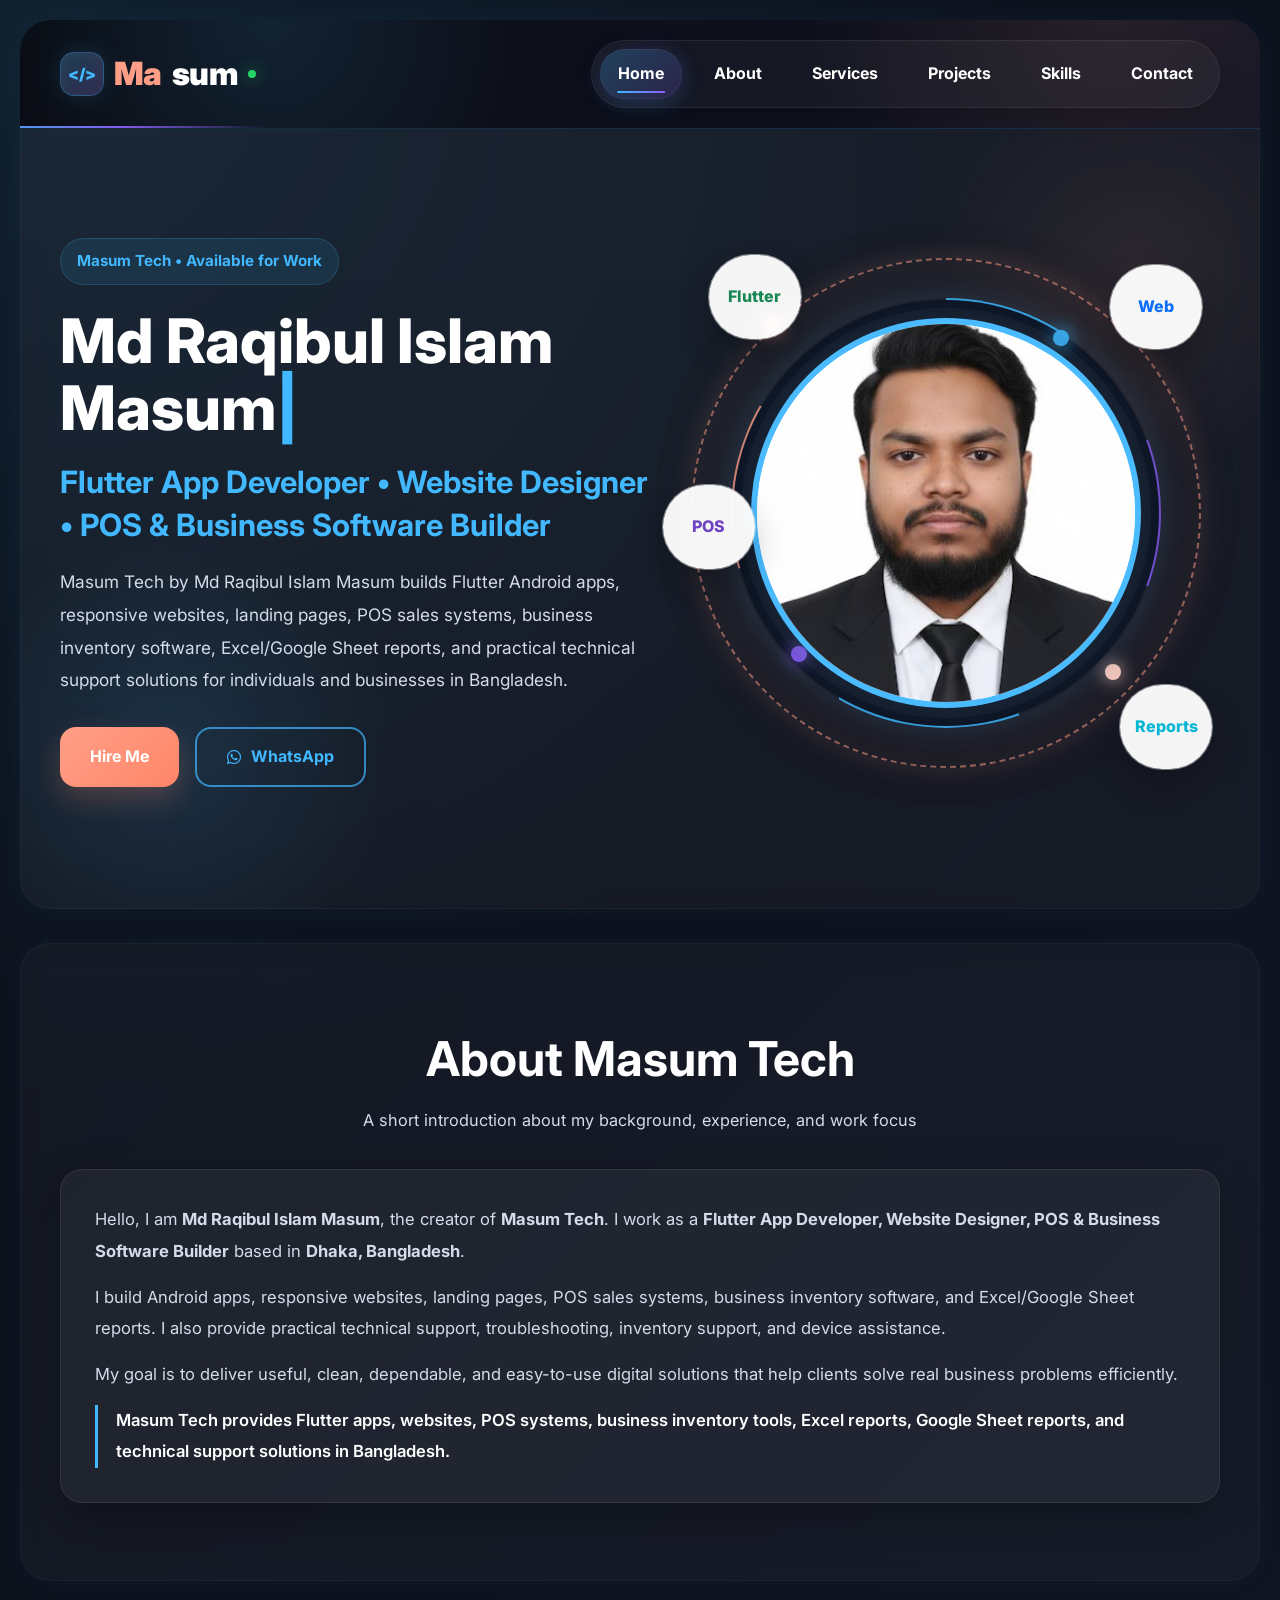
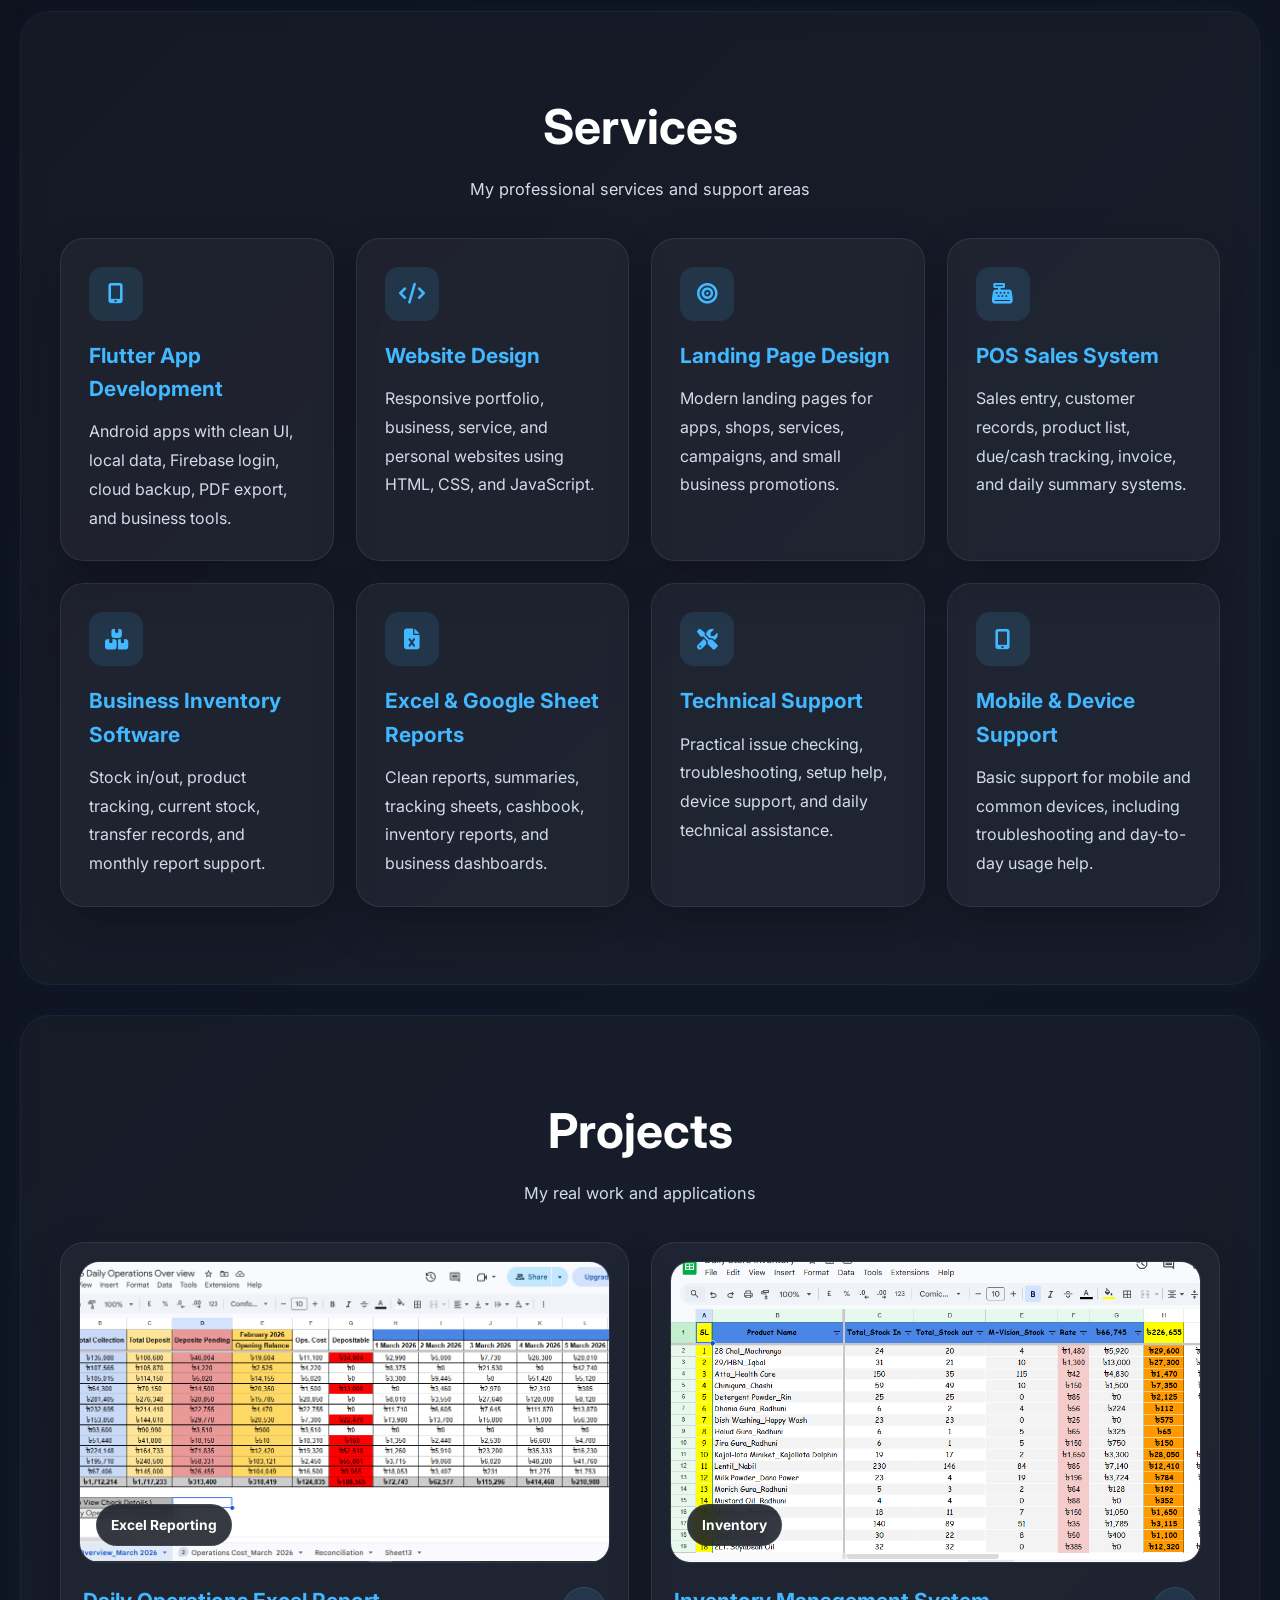
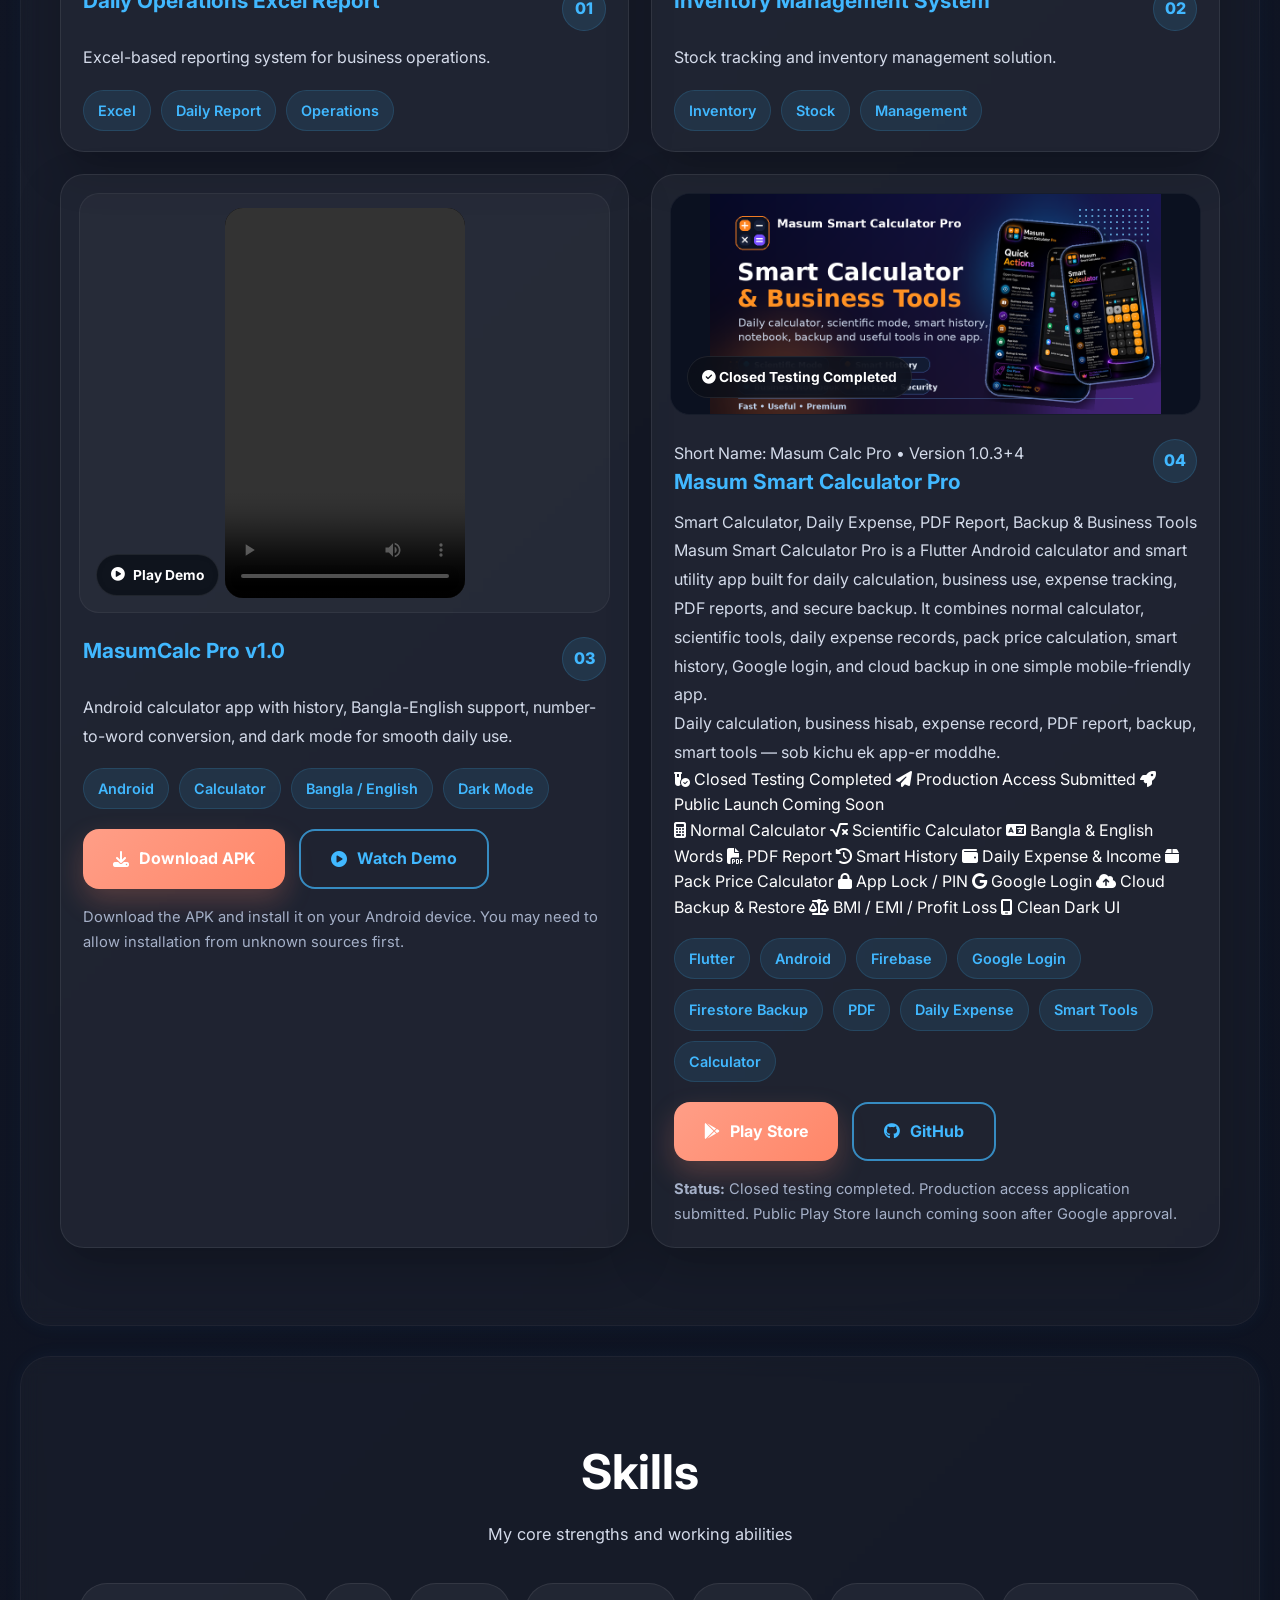
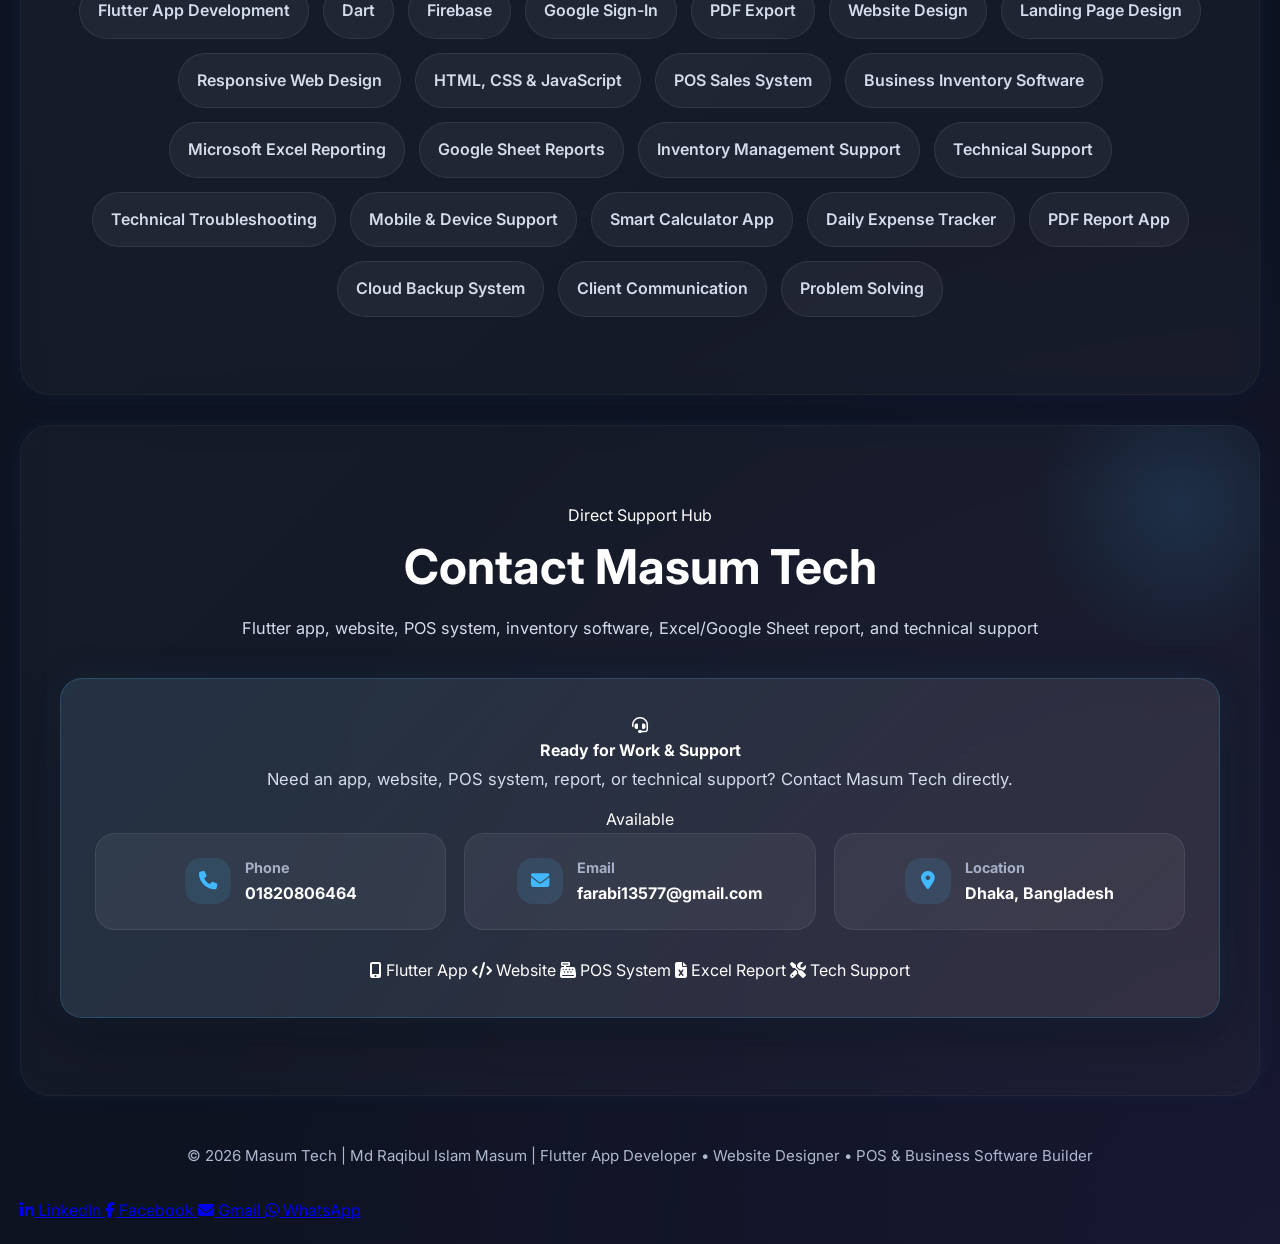
==== index.html @ f8035eeb "Fix Gmail floating contact link" ====
<!DOCTYPE html>
<html lang="en">
<head>
  <meta charset="UTF-8" />
  <meta name="viewport" content="width=device-width, initial-scale=1.0" />

  <meta name="google-site-verification" content="yA-_8_cZ_mlbxBh-EHfT0LgAbV89SagtjQqTTqyaM1o" />

  <title>Masum Tech | Md Raqibul Islam Masum - Flutter App Developer & Website Designer</title>

  <meta
    name="description"
    content="Masum Tech by Md Raqibul Islam Masum offers Flutter Android app development, website design, POS sales software, landing pages, business inventory software, Excel reports, Google Sheet reports, technical support, and Masum Smart Calculator Pro app development in Bangladesh."
  />
  <meta
    name="keywords"
    content="Masum Tech, Md Raqibul Islam Masum, Masum Flutter App Developer, Masum Website Designer, Masum POS Software Builder, Masum Technical Support Bangladesh, Flutter App Developer Bangladesh, Website Designer Bangladesh, POS Sales System, Landing Page Design, Business Inventory Software, Excel Reporting, Google Sheet Reports, Masum Smart Calculator Pro, Masum Calc Pro, Flutter Android App, Calculator App, Smart Calculator, Daily Expense Tracker, PDF Report App, Google Backup, Business Calculator, EMI Calculator, BMI Calculator, Unit Converter, Bangladesh Flutter Developer"
  />
  <meta name="author" content="Md Raqibul Islam Masum" />
  <meta name="robots" content="index, follow" />
  <link rel="canonical" href="https://masum462441.github.io/portfolio/" />

  <meta property="og:title" content="Masum Tech | Md Raqibul Islam Masum" />
  <meta
    property="og:description"
    content="Flutter app development, website design, POS software, landing pages, inventory software, Excel/Google Sheet reports, technical support, and Masum Smart Calculator Pro app development."
  />
  <meta property="og:url" content="https://masum462441.github.io/portfolio/" />
  <meta property="og:type" content="website" />
  <meta property="og:image" content="https://masum462441.github.io/portfolio/profile.jpeg" />
  <meta property="og:site_name" content="Masum Tech" />

  <meta name="twitter:card" content="summary_large_image" />
  <meta name="twitter:title" content="Masum Tech | Md Raqibul Islam Masum" />
  <meta
    name="twitter:description"
    content="Flutter app developer, website designer, POS software builder, Excel reporting, technical support specialist, and Masum Smart Calculator Pro creator in Bangladesh."
  />
  <meta name="twitter:image" content="https://masum462441.github.io/portfolio/profile.jpeg" />

  <link rel="icon" href="favicon.ico" type="image/x-icon" />
  <link rel="icon" type="image/png" sizes="32x32" href="favicon-32x32.png" />

  <link rel="preconnect" href="https://fonts.googleapis.com" />
  <link rel="preconnect" href="https://fonts.gstatic.com" crossorigin />
  <link
    href="https://fonts.googleapis.com/css2?family=Inter:wght@400;500;600;700;800;900&display=swap"
    rel="stylesheet"
  />

  <link rel="stylesheet" href="style.css" />
  <link
    rel="stylesheet"
    href="https://cdnjs.cloudflare.com/ajax/libs/font-awesome/6.5.2/css/all.min.css"
  />

  <script async src="https://www.googletagmanager.com/gtag/js?id=G-J15NSN0JDG"></script>
  <script>
    window.dataLayer = window.dataLayer || [];
    function gtag(){dataLayer.push(arguments);}
    gtag("js", new Date());
    gtag("config", "G-J15NSN0JDG");
  </script>

  <script type="application/ld+json">
  {
    "@context": "https://schema.org",
    "@graph": [
      {
        "@type": "Person",
        "@id": "https://masum462441.github.io/portfolio/#person",
        "name": "Md Raqibul Islam Masum",
        "alternateName": "Masum Tech",
        "url": "https://masum462441.github.io/portfolio/",
        "image": "https://masum462441.github.io/portfolio/profile.jpeg",
        "jobTitle": "Flutter App Developer, Website Designer, POS Software Builder and Technical Support Specialist",
        "description": "Md Raqibul Islam Masum is the creator of Masum Tech, offering Flutter Android app development, website design, POS sales systems, business inventory software, Excel and Google Sheet reports, technical support, and Masum Smart Calculator Pro app development in Bangladesh.",
        "address": {
          "@type": "PostalAddress",
          "addressLocality": "Dhaka",
          "addressCountry": "Bangladesh"
        },
        "email": "mailto:farabi13577@gmail.com",
        "telephone": "+8801820806464",
        "sameAs": [
          "https://masum462441.github.io/portfolio/",
          "https://github.com/masum462441/portfolio",
          "https://github.com/masum462441/masum_calc_pro_v2",
          "https://facebook.com/farabi1masum",
          "https://www.linkedin.com/in/md-raqibul-islam-masum-a5b36a201/"
        ],
        "knowsAbout": [
          "Flutter App Development",
          "Dart",
          "Firebase",
          "Android App Development",
          "Website Design",
          "Landing Page Design",
          "POS Sales System",
          "Business Inventory Software",
          "Excel Reporting",
          "Google Sheet Reports",
          "Technical Support",
          "Calculator App Development",
          "Daily Expense Tracker",
          "PDF Report App",
          "Business Calculator",
          "EMI Calculator",
          "BMI Calculator",
          "Unit Converter",
          "HTML",
          "CSS",
          "JavaScript"
        ]
      },
      {
        "@type": "WebSite",
        "@id": "https://masum462441.github.io/portfolio/#website",
        "name": "Masum Tech",
        "alternateName": "Md Raqibul Islam Masum Portfolio",
        "url": "https://masum462441.github.io/portfolio/",
        "publisher": {
          "@id": "https://masum462441.github.io/portfolio/#person"
        }
      },
      {
        "@type": "ProfessionalService",
        "@id": "https://masum462441.github.io/portfolio/#service",
        "name": "Masum Tech",
        "url": "https://masum462441.github.io/portfolio/",
        "image": "https://masum462441.github.io/portfolio/profile.jpeg",
        "description": "Masum Tech provides Flutter Android app development, website design, landing page design, POS sales software, business inventory software, Excel reports, Google Sheet reports, and technical support services in Bangladesh.",
        "areaServed": {
          "@type": "Country",
          "name": "Bangladesh"
        },
        "founder": {
          "@id": "https://masum462441.github.io/portfolio/#person"
        },
        "serviceType": [
          "Flutter App Development",
          "Website Design",
          "POS Software",
          "Landing Page Design",
          "Business Inventory Software",
          "Excel Reporting",
          "Google Sheet Reports",
          "Technical Support",
          "Calculator App Development"
        ]
      },
      {
        "@type": "SoftwareApplication",
        "@id": "https://masum462441.github.io/portfolio/#masum-smart-calculator-pro",
        "name": "Masum Smart Calculator Pro",
        "alternateName": "Masum Calc Pro",
        "applicationCategory": "UtilitiesApplication",
        "operatingSystem": "Android",
        "softwareVersion": "1.0.3+4",
        "url": "https://play.google.com/store/apps/details?id=com.masum.smartcalculatorpro",
        "codeRepository": "https://github.com/masum462441/masum_calc_pro_v2",
        "creator": {
          "@id": "https://masum462441.github.io/portfolio/#person"
        },
        "description": "Masum Smart Calculator Pro is a Flutter Android calculator and smart utility app built for daily calculation, business use, expense tracking, PDF reports, pack price calculation, app lock, Google login, and secure cloud backup. Closed testing has been completed and production access application has been submitted."
      }
    ]
  }
  </script>
</head>

<body>
  <div class="top-box">
    <header class="navbar" id="navbar">
      <a href="#home" class="logo">
        <span>Ma</span>sum
        <small class="logo-dot"></small>
      </a>

      <button class="menu-toggle" id="menuToggle" aria-label="Open Menu" aria-expanded="false">
        <span></span>
        <span></span>
        <span></span>
      </button>

      <nav class="nav-links" id="navLinks">
        <a href="#home" class="active">Home</a>
        <a href="#about">About</a>
        <a href="#services">Services</a>
        <a href="#projects">Projects</a>
        <a href="#skills">Skills</a>
        <a href="#contact">Contact</a>
      </nav>
    </header>

    <section class="hero reveal" id="home">
      <div class="hero-left">
        <p class="intro-badge">Masum Tech • Available for Work</p>

        <h1 class="hero-name">
          <span id="typing-name"></span><span class="cursor">|</span>
        </h1>

        <h2>Flutter App Developer • Website Designer • POS & Business Software Builder</h2>

        <p class="hero-text">
          Masum Tech by Md Raqibul Islam Masum builds Flutter Android apps,
          responsive websites, landing pages, POS sales systems, business inventory
          software, Excel/Google Sheet reports, and practical technical support
          solutions for individuals and businesses in Bangladesh.
        </p>

        <div class="hero-buttons">
          <a href="#contact" class="btn primary-btn">Hire Me</a>
          <a href="https://wa.me/8801820806464" target="_blank" rel="noopener" class="btn outline-btn">
            <i class="fa-brands fa-whatsapp"></i> WhatsApp
          </a>
        </div>
      </div>

      <div class="hero-right">
        <div class="ring-glow"></div>

        <div class="circle-ring outer-ring">
          <span class="orbit-dot dot-1"></span>
          <span class="orbit-dot dot-2"></span>
        </div>

        <div class="circle-ring inner-ring">
          <span class="orbit-dot dot-3"></span>
          <span class="orbit-dot dot-4"></span>
        </div>

        <div class="floating-icon icon-1">Flutter</div>
        <div class="floating-icon icon-2">POS</div>
        <div class="floating-icon icon-3">Web</div>
        <div class="floating-icon icon-4">Reports</div>

        <div class="profile-circle">
          <img
            src="profile.jpeg"
            alt="Md Raqibul Islam Masum - Masum Tech Flutter App Developer, Website Designer and POS Software Builder in Bangladesh"
            class="profile-image"
          />
        </div>
      </div>
    </section>
  </div>

  <section class="section reveal" id="about">
    <div class="section-title">
      <h3>About Masum Tech</h3>
      <p>A short introduction about my background, experience, and work focus</p>
    </div>

    <div class="card">
      <p>
        Hello, I am <strong>Md Raqibul Islam Masum</strong>, the creator of
        <strong>Masum Tech</strong>. I work as a
        <strong>Flutter App Developer, Website Designer, POS & Business Software Builder</strong>
        based in <strong>Dhaka, Bangladesh</strong>.
      </p>
      <p>
        I build Android apps, responsive websites, landing pages, POS sales systems,
        business inventory software, and Excel/Google Sheet reports. I also provide
        practical technical support, troubleshooting, inventory support, and device assistance.
      </p>
      <p>
        My goal is to deliver useful, clean, dependable, and easy-to-use digital solutions
        that help clients solve real business problems efficiently.
      </p>
      <p class="about-highlight">
        Masum Tech provides Flutter apps, websites, POS systems, business inventory tools,
        Excel reports, Google Sheet reports, and technical support solutions in Bangladesh.
      </p>
    </div>
  </section>

  <section class="section reveal" id="services">
    <div class="section-title">
      <h3>Services</h3>
      <p>My professional services and support areas</p>
    </div>

    <div class="services-grid">
      <div class="service-card">
        <div class="service-icon"><i class="fa-solid fa-mobile-screen-button"></i></div>
        <h4>Flutter App Development</h4>
        <p>Android apps with clean UI, local data, Firebase login, cloud backup, PDF export, and business tools.</p>
      </div>

      <div class="service-card">
        <div class="service-icon"><i class="fa-solid fa-code"></i></div>
        <h4>Website Design</h4>
        <p>Responsive portfolio, business, service, and personal websites using HTML, CSS, and JavaScript.</p>
      </div>

      <div class="service-card">
        <div class="service-icon"><i class="fa-solid fa-bullseye"></i></div>
        <h4>Landing Page Design</h4>
        <p>Modern landing pages for apps, shops, services, campaigns, and small business promotions.</p>
      </div>

      <div class="service-card">
        <div class="service-icon"><i class="fa-solid fa-cash-register"></i></div>
        <h4>POS Sales System</h4>
        <p>Sales entry, customer records, product list, due/cash tracking, invoice, and daily summary systems.</p>
      </div>

      <div class="service-card">
        <div class="service-icon"><i class="fa-solid fa-boxes-stacked"></i></div>
        <h4>Business Inventory Software</h4>
        <p>Stock in/out, product tracking, current stock, transfer records, and monthly report support.</p>
      </div>

      <div class="service-card">
        <div class="service-icon"><i class="fa-solid fa-file-excel"></i></div>
        <h4>Excel & Google Sheet Reports</h4>
        <p>Clean reports, summaries, tracking sheets, cashbook, inventory reports, and business dashboards.</p>
      </div>

      <div class="service-card">
        <div class="service-icon"><i class="fa-solid fa-screwdriver-wrench"></i></div>
        <h4>Technical Support</h4>
        <p>Practical issue checking, troubleshooting, setup help, device support, and daily technical assistance.</p>
      </div>

      <div class="service-card">
        <div class="service-icon"><i class="fa-solid fa-mobile-screen-button"></i></div>
        <h4>Mobile & Device Support</h4>
        <p>Basic support for mobile and common devices, including troubleshooting and day-to-day usage help.</p>
      </div>
    </div>
  </section>

  <section class="section reveal" id="projects">
    <div class="section-title">
      <h3>Projects</h3>
      <p>My real work and applications</p>
    </div>

    <div class="projects-grid projects-grid-enhanced">
      <div class="project-card featured-project">
        <div class="project-image-box">
          <img src="Project-1.png" alt="Daily Operations Excel Report by Masum Tech screenshot" class="project-image" />
          <div class="project-badge">Excel Reporting</div>
        </div>

        <div class="project-content">
          <div class="project-head">
            <h4>Daily Operations Excel Report</h4>
            <span class="project-no">01</span>
          </div>
          <p>Excel-based reporting system for business operations.</p>

          <div class="project-tags">
            <span>Excel</span>
            <span>Daily Report</span>
            <span>Operations</span>
          </div>
        </div>
      </div>

      <div class="project-card featured-project">
        <div class="project-image-box">
          <img src="Project-2.png" alt="Inventory Management System by Masum Tech screenshot" class="project-image" />
          <div class="project-badge">Inventory</div>
        </div>

        <div class="project-content">
          <div class="project-head">
            <h4>Inventory Management System</h4>
            <span class="project-no">02</span>
          </div>
          <p>Stock tracking and inventory management solution.</p>

          <div class="project-tags">
            <span>Inventory</span>
            <span>Stock</span>
            <span>Management</span>
          </div>
        </div>
      </div>

      <div class="project-card featured-project app-project compact-video-card">
        <div class="project-image-box app-video-box">
          <video
            controls
            preload="metadata"
            class="app-demo-video"
            id="appDemoVideo"
            controlsList="nodownload"
            playsinline
          >
            <source
              src="https://github.com/masum462441/portfolio/releases/download/v1.0/Calculator.Apps.Use.Video.mp4"
              type="video/mp4"
            />
          </video>

          <div class="project-badge play-badge">
            <i class="fa-solid fa-circle-play"></i> Play Demo
          </div>
        </div>

        <div class="project-content">
          <div class="project-head">
            <h4>MasumCalc Pro v1.0</h4>
            <span class="project-no">03</span>
          </div>

          <p>
            Android calculator app with history, Bangla-English support, number-to-word
            conversion, and dark mode for smooth daily use.
          </p>

          <div class="project-tags">
            <span>Android</span>
            <span>Calculator</span>
            <span>Bangla / English</span>
            <span>Dark Mode</span>
          </div>

          <div class="app-action-buttons">
            <a
              href="https://github.com/masum462441/portfolio/releases/download/v1.0/app-debug.apk"
              class="btn primary-btn"
              target="_blank"
              rel="noopener"
            >
              <i class="fa-solid fa-download"></i>
              Download APK
            </a>

            <a href="#appDemoVideo" class="btn outline-btn" id="watchDemoBtn">
              <i class="fa-solid fa-circle-play"></i>
              Watch Demo
            </a>
          </div>

          <p class="app-install-note">
            Download the APK and install it on your Android device. You may need to allow
            installation from unknown sources first.
          </p>
        </div>
      </div>

      <div class="project-card featured-project feature-app-card premium-calculator-card">
        <div class="project-image-box feature-image-box premium-feature-box">
          <img
            src="feature_graphic_masum_smart_calculator_pro_1024x500.png"
            alt="Masum Smart Calculator Pro Flutter Android smart calculator, daily expense tracker, PDF report, backup and business tools app by Masum Tech"
            class="project-image app-feature-image"
          />

          <div class="project-badge premium-status-badge">
            <i class="fa-solid fa-circle-check"></i> Closed Testing Completed
          </div>
        </div>

        <div class="project-content premium-app-content">
          <div class="project-head">
            <div>
              <p class="app-small-title">Short Name: Masum Calc Pro • Version 1.0.3+4</p>
              <h4>Masum Smart Calculator Pro</h4>
            </div>
            <span class="project-no">04</span>
          </div>

          <p class="premium-subtitle">
            Smart Calculator, Daily Expense, PDF Report, Backup & Business Tools
          </p>

          <p>
            Masum Smart Calculator Pro is a Flutter Android calculator and smart utility
            app built for daily calculation, business use, expense tracking, PDF reports,
            and secure backup. It combines normal calculator, scientific tools, daily
            expense records, pack price calculation, smart history, Google login, and cloud
            backup in one simple mobile-friendly app.
          </p>

          <p class="bangla-app-note">
            Daily calculation, business hisab, expense record, PDF report, backup,
            smart tools — sob kichu ek app-er moddhe.
          </p>

          <div class="app-status-panel">
            <span><i class="fa-solid fa-vial-circle-check"></i> Closed Testing Completed</span>
            <span><i class="fa-solid fa-paper-plane"></i> Production Access Submitted</span>
            <span><i class="fa-solid fa-rocket"></i> Public Launch Coming Soon</span>
          </div>

          <div class="app-feature-list">
            <span><i class="fa-solid fa-calculator"></i> Normal Calculator</span>
            <span><i class="fa-solid fa-square-root-variable"></i> Scientific Calculator</span>
            <span><i class="fa-solid fa-language"></i> Bangla & English Words</span>
            <span><i class="fa-solid fa-file-pdf"></i> PDF Report</span>
            <span><i class="fa-solid fa-clock-rotate-left"></i> Smart History</span>
            <span><i class="fa-solid fa-wallet"></i> Daily Expense & Income</span>
            <span><i class="fa-solid fa-box"></i> Pack Price Calculator</span>
            <span><i class="fa-solid fa-lock"></i> App Lock / PIN</span>
            <span><i class="fa-brands fa-google"></i> Google Login</span>
            <span><i class="fa-solid fa-cloud-arrow-up"></i> Cloud Backup & Restore</span>
            <span><i class="fa-solid fa-scale-balanced"></i> BMI / EMI / Profit Loss</span>
            <span><i class="fa-solid fa-mobile-screen"></i> Clean Dark UI</span>
          </div>

          <div class="project-tags">
            <span>Flutter</span>
            <span>Android</span>
            <span>Firebase</span>
            <span>Google Login</span>
            <span>Firestore Backup</span>
            <span>PDF</span>
            <span>Daily Expense</span>
            <span>Smart Tools</span>
            <span>Calculator</span>
          </div>

          <div class="app-action-buttons">
            <a
              href="https://play.google.com/store/apps/details?id=com.masum.smartcalculatorpro"
              class="btn primary-btn"
              target="_blank"
              rel="noopener"
            >
              <i class="fa-brands fa-google-play"></i>
              Play Store
            </a>

            <a
              href="https://github.com/masum462441/masum_calc_pro_v2"
              class="btn outline-btn"
              target="_blank"
              rel="noopener"
            >
              <i class="fa-brands fa-github"></i>
              GitHub
            </a>
          </div>

          <p class="app-install-note premium-safe-note">
            <strong>Status:</strong> Closed testing completed. Production access application
            submitted. Public Play Store launch coming soon after Google approval.
          </p>
        </div>
      </div>
    </div>
  </section>

  <section class="section reveal" id="skills">
    <div class="section-title">
      <h3>Skills</h3>
      <p>My core strengths and working abilities</p>
    </div>

    <div class="skills-grid">
      <div class="skill-pill">Flutter App Development</div>
      <div class="skill-pill">Dart</div>
      <div class="skill-pill">Firebase</div>
      <div class="skill-pill">Google Sign-In</div>
      <div class="skill-pill">PDF Export</div>
      <div class="skill-pill">Website Design</div>
      <div class="skill-pill">Landing Page Design</div>
      <div class="skill-pill">Responsive Web Design</div>
      <div class="skill-pill">HTML, CSS & JavaScript</div>
      <div class="skill-pill">POS Sales System</div>
      <div class="skill-pill">Business Inventory Software</div>
      <div class="skill-pill">Microsoft Excel Reporting</div>
      <div class="skill-pill">Google Sheet Reports</div>
      <div class="skill-pill">Inventory Management Support</div>
      <div class="skill-pill">Technical Support</div>
      <div class="skill-pill">Technical Troubleshooting</div>
      <div class="skill-pill">Mobile & Device Support</div>
      <div class="skill-pill">Smart Calculator App</div>
      <div class="skill-pill">Daily Expense Tracker</div>
      <div class="skill-pill">PDF Report App</div>
      <div class="skill-pill">Cloud Backup System</div>
      <div class="skill-pill">Client Communication</div>
      <div class="skill-pill">Problem Solving</div>
    </div>
  </section>

  <section class="section reveal contact-section" id="contact">
    <div class="section-title contact-premium-title">
      <span class="contact-kicker">Direct Support Hub</span>
      <h3><span>Contact</span> Masum Tech</h3>
      <p>Flutter app, website, POS system, inventory software, Excel/Google Sheet report, and technical support</p>
    </div>

    <div class="card contact-card clean-contact-card contact-premium-card">
      <div class="contact-main-row">
        <div class="contact-head-box">
          <div class="contact-head-icon">
            <i class="fa-solid fa-headset"></i>
          </div>

          <div>
            <h4>Ready for Work & Support</h4>
            <p>Need an app, website, POS system, report, or technical support? Contact Masum Tech directly.</p>
          </div>
        </div>

        <div class="contact-live-badge">
          <span></span>
          Available
        </div>
      </div>

      <div class="contact-info-grid">
        <div class="contact-info-item">
          <i class="fa-solid fa-phone"></i>
          <div>
            <span>Phone</span>
            <strong>01820806464</strong>
          </div>
        </div>

        <div class="contact-info-item">
          <i class="fa-solid fa-envelope"></i>
          <div>
            <span>Email</span>
            <strong>farabi13577@gmail.com</strong>
          </div>
        </div>

        <div class="contact-info-item">
          <i class="fa-solid fa-location-dot"></i>
          <div>
            <span>Location</span>
            <strong>Dhaka, Bangladesh</strong>
          </div>
        </div>
      </div>

      <div class="contact-mini-tags">
        <span><i class="fa-solid fa-mobile-screen-button"></i> Flutter App</span>
        <span><i class="fa-solid fa-code"></i> Website</span>
        <span><i class="fa-solid fa-cash-register"></i> POS System</span>
        <span><i class="fa-solid fa-file-excel"></i> Excel Report</span>
        <span><i class="fa-solid fa-screwdriver-wrench"></i> Tech Support</span>
      </div>
    </div>
  </section>

  <footer class="footer">
    <p>© 2026 Masum Tech | Md Raqibul Islam Masum | Flutter App Developer • Website Designer • POS & Business Software Builder</p>
  </footer>

  <div class="floating-social-bar" aria-label="Quick contact links">
    <a
      href="https://www.linkedin.com/in/md-raqibul-islam-masum-a5b36a201/"
      target="_blank"
      rel="noopener"
      class="floating-social-link floating-linkedin"
      aria-label="LinkedIn"
    >
      <i class="fa-brands fa-linkedin-in"></i>
      <span>LinkedIn</span>
    </a>

    <a
      href="https://facebook.com/farabi1masum"
      target="_blank"
      rel="noopener"
      class="floating-social-link floating-facebook"
      aria-label="Facebook"
    >
      <i class="fa-brands fa-facebook-f"></i>
      <span>Facebook</span>
    </a>

    <a
      href="https://mail.google.com/mail/?view=cm&fs=1&to=farabi13577@gmail.com&su=Project%20Work%20Request%20from%20Masum%20Tech%20Portfolio"
      target="_blank"
      rel="noopener"
      class="floating-social-link floating-gmail"
      aria-label="Gmail"
    >
      <i class="fa-solid fa-envelope"></i>
      <span>Gmail</span>
    </a>

    <a
      href="https://wa.me/8801820806464"
      target="_blank"
      rel="noopener"
      class="floating-social-link floating-whatsapp"
      aria-label="WhatsApp"
    >
      <i class="fa-brands fa-whatsapp"></i>
      <span>WhatsApp</span>
    </a>
  </div>

  <script src="script.js"></script>
</body>
</html>
---- style.css ----
* {
  margin: 0;
  padding: 0;
  box-sizing: border-box;
  scroll-behavior: smooth;
}

:root {
  --bg-main: #0f1220;
  --bg-soft: rgba(255, 255, 255, 0.04);
  --bg-card: rgba(255, 255, 255, 0.05);
  --text-main: #ffffff;
  --text-soft: #d4dbea;
  --text-muted: #a5b0c8;
  --primary: #41b8ff;
  --accent: #ff9e87;
  --accent-2: #8b5cf6;
  --green: #25d366;
  --border: rgba(255, 255, 255, 0.08);
  --shadow: 0 18px 45px rgba(0, 0, 0, 0.24);
  --radius-lg: 30px;
  --radius-md: 22px;
  --radius-sm: 16px;
}

body {
  font-family: "Inter", sans-serif;
  background:
    radial-gradient(circle at top left, rgba(65, 184, 255, 0.1), transparent 18%),
    radial-gradient(circle at bottom right, rgba(139, 92, 246, 0.08), transparent 18%),
    linear-gradient(135deg, #0b0f18, #101524 45%, #0d1220);
  color: var(--text-main);
  overflow-x: hidden;
  padding: 20px;
  line-height: 1.6;
}

.top-box {
  max-width: 1240px;
  margin: 0 auto 34px;
  border-radius: var(--radius-lg);
  overflow: hidden;
  background: rgba(255, 255, 255, 0.025);
  box-shadow:
    0 0 30px rgba(65, 184, 255, 0.06),
    inset 0 0 0 1px rgba(255, 255, 255, 0.04);
  backdrop-filter: blur(12px);
}

/* ===== Navbar premium style ===== */

.navbar {
  width: 100%;
  padding: 20px 40px;
  display: flex;
  justify-content: space-between;
  align-items: center;
  background:
    linear-gradient(135deg, rgba(10, 12, 20, 0.95), rgba(17, 20, 36, 0.88)),
    rgba(10, 12, 20, 0.92);
  backdrop-filter: blur(18px);
  -webkit-backdrop-filter: blur(18px);
  position: sticky;
  top: 0;
  z-index: 1000;
  border-bottom: 1px solid rgba(65, 184, 255, 0.18);
  transition: all 0.35s ease;
  overflow: hidden;
}

.navbar::before {
  content: "";
  position: absolute;
  left: -15%;
  bottom: 0;
  width: 35%;
  height: 2px;
  background: linear-gradient(90deg, transparent, var(--primary), var(--accent-2), transparent);
  animation: navGlowLine 4s linear infinite;
  opacity: 0.95;
}

.navbar::after {
  content: "";
  position: absolute;
  inset: 0;
  background:
    radial-gradient(circle at 20% 0%, rgba(65, 184, 255, 0.12), transparent 26%),
    radial-gradient(circle at 88% 0%, rgba(255, 158, 135, 0.10), transparent 28%);
  pointer-events: none;
}

.navbar > * {
  position: relative;
  z-index: 2;
}

.navbar.scrolled {
  padding: 14px 40px;
  background:
    linear-gradient(135deg, rgba(8, 10, 18, 0.98), rgba(14, 17, 31, 0.95)),
    rgba(8, 10, 18, 0.92);
  box-shadow: 0 14px 35px rgba(0, 0, 0, 0.34);
  border-bottom: 1px solid rgba(65, 184, 255, 0.22);
}

/* ===== Clean professional logo ===== */

.logo {
  font-size: 2rem;
  font-weight: 900;
  text-decoration: none;
  color: var(--text-main);
  letter-spacing: -0.6px;
  position: relative;
  transition: 0.35s ease;
  display: inline-flex;
  align-items: center;
  gap: 10px;
  line-height: 1;
}

.logo::before {
  content: "</>";
  width: 42px;
  height: 42px;
  border-radius: 14px;
  display: inline-flex;
  align-items: center;
  justify-content: center;
  background:
    linear-gradient(135deg, rgba(65, 184, 255, 0.22), rgba(139, 92, 246, 0.18)),
    rgba(255, 255, 255, 0.05);
  border: 1px solid rgba(65, 184, 255, 0.26);
  color: var(--primary);
  font-size: 1rem;
  font-weight: 900;
  box-shadow:
    0 0 24px rgba(65, 184, 255, 0.14),
    inset 0 0 18px rgba(255, 255, 255, 0.035);
  transition: 0.35s ease;
}

.logo span {
  color: var(--accent);
  transition: 0.35s ease;
}

.logo-dot {
  width: 8px;
  height: 8px;
  display: inline-block;
  border-radius: 50%;
  background: var(--green);
  box-shadow: 0 0 16px rgba(37, 211, 102, 0.75);
  animation: logoDotPulse 1.6s ease-in-out infinite;
}

.logo:hover {
  transform: translateY(-2px);
  text-shadow: 0 0 18px rgba(255, 158, 135, 0.18);
}

.logo:hover::before {
  transform: rotate(-4deg) scale(1.04);
  border-color: rgba(255, 158, 135, 0.35);
}

.logo:hover span {
  color: #ffb39f;
  text-shadow: 0 0 20px rgba(255, 158, 135, 0.35);
}

.nav-links {
  display: flex;
  gap: 14px;
  flex-wrap: wrap;
  align-items: center;
  padding: 8px;
  border-radius: 999px;
  background: rgba(255, 255, 255, 0.035);
  border: 1px solid rgba(255, 255, 255, 0.07);
  box-shadow:
    inset 0 0 20px rgba(255, 255, 255, 0.018),
    0 10px 26px rgba(0, 0, 0, 0.18);
}

.nav-links a {
  color: var(--text-main);
  text-decoration: none;
  font-size: 1rem;
  font-weight: 700;
  position: relative;
  padding: 12px 18px;
  border-radius: 999px;
  transition: all 0.3s ease;
  overflow: hidden;
}

.nav-links a::before {
  content: "";
  position: absolute;
  inset: 0;
  border-radius: 999px;
  background: linear-gradient(
    135deg,
    rgba(65, 184, 255, 0.18),
    rgba(139, 92, 246, 0.14)
  );
  opacity: 0;
  transform: scale(0.9);
  transition: all 0.3s ease;
  z-index: -1;
}

.nav-links a::after {
  content: "";
  position: absolute;
  left: 50%;
  bottom: 6px;
  width: 0;
  height: 2px;
  border-radius: 999px;
  background: linear-gradient(90deg, var(--primary), var(--accent-2));
  transform: translateX(-50%);
  transition: width 0.3s ease;
}

.nav-links a:hover {
  color: #ffffff;
  transform: translateY(-2px);
}

.nav-links a:hover::before {
  opacity: 1;
  transform: scale(1);
}

.nav-links a:hover::after {
  width: 56%;
}

.nav-links a.active {
  color: #ffffff;
  background: linear-gradient(
    135deg,
    rgba(65, 184, 255, 0.26),
    rgba(139, 92, 246, 0.18)
  );
  box-shadow:
    inset 0 0 0 1px rgba(255, 255, 255, 0.05),
    0 8px 24px rgba(65, 184, 255, 0.14),
    0 0 22px rgba(139, 92, 246, 0.12);
}

.nav-links a.active::after {
  width: 58%;
}

.menu-toggle {
  display: none;
  width: 46px;
  height: 46px;
  border: none;
  background: rgba(255, 255, 255, 0.05);
  border-radius: 12px;
  cursor: pointer;
  align-items: center;
  justify-content: center;
  flex-direction: column;
  gap: 5px;
  transition: 0.3s ease;
}

.menu-toggle:hover {
  background: rgba(65, 184, 255, 0.08);
}

.menu-toggle span {
  display: block;
  width: 22px;
  height: 2px;
  background: #ffffff;
  border-radius: 10px;
  transition: 0.3s ease;
}

.menu-toggle.active span:nth-child(1) {
  transform: translateY(7px) rotate(45deg);
}

.menu-toggle.active span:nth-child(2) {
  opacity: 0;
}

.menu-toggle.active span:nth-child(3) {
  transform: translateY(-7px) rotate(-45deg);
}

.hero {
  min-height: calc(100vh - 120px);
  display: grid;
  grid-template-columns: 1.04fr 0.96fr;
  align-items: center;
  gap: 20px;
  padding: 60px 40px 72px;
  background:
    radial-gradient(circle at 12% 80%, rgba(65, 184, 255, 0.12), transparent 18%),
    radial-gradient(circle at 90% 18%, rgba(255, 158, 135, 0.09), transparent 16%),
    linear-gradient(180deg, rgba(255, 255, 255, 0.02), rgba(255, 255, 255, 0.01));
}

.hero-left {
  max-width: 650px;
  z-index: 2;
}

.intro-badge {
  display: inline-flex;
  align-items: center;
  font-size: 0.95rem;
  font-weight: 700;
  color: var(--primary);
  background: rgba(65, 184, 255, 0.1);
  border: 1px solid rgba(65, 184, 255, 0.18);
  padding: 10px 16px;
  border-radius: 999px;
  margin-bottom: 22px;
  animation: badgePulse 3.5s ease-in-out infinite;
}

.hero-name {
  font-size: clamp(2.4rem, 4.8vw, 4.4rem);
  line-height: 1.1;
  font-weight: 800;
  color: var(--text-main);
  margin-bottom: 18px;
  min-height: 100px;
}

#typing-name,
.cursor {
  display: inline;
}

.cursor {
  color: var(--primary);
  animation: blink 0.8s infinite;
}

.hero-left h2 {
  font-size: clamp(1.2rem, 2.4vw, 1.95rem);
  color: var(--primary);
  margin-bottom: 20px;
  line-height: 1.4;
  font-weight: 700;
}

.hero-text {
  max-width: 600px;
  font-size: 1.08rem;
  color: var(--text-soft);
  line-height: 1.9;
  margin-bottom: 30px;
}

.hero-buttons {
  display: flex;
  gap: 16px;
  flex-wrap: wrap;
}

.btn {
  display: inline-flex;
  align-items: center;
  justify-content: center;
  gap: 10px;
  text-decoration: none;
  padding: 15px 30px;
  border-radius: 16px;
  font-size: 1rem;
  font-weight: 700;
  transition: 0.35s ease;
}

.primary-btn {
  background: linear-gradient(135deg, var(--accent), #ff8668);
  color: #ffffff;
  box-shadow: 0 12px 28px rgba(255, 134, 104, 0.24);
}

.primary-btn:hover {
  transform: translateY(-4px) scale(1.02);
  box-shadow: 0 18px 34px rgba(255, 134, 104, 0.28);
}

.outline-btn {
  border: 2px solid rgba(65, 184, 255, 0.7);
  color: var(--primary);
  background: transparent;
}

.outline-btn:hover {
  background: rgba(65, 184, 255, 0.08);
  transform: translateY(-4px) scale(1.02);
}

.hero-right {
  position: relative;
  min-height: 640px;
  display: flex;
  justify-content: center;
  align-items: center;
  perspective: 1000px;
}

.ring-glow {
  position: absolute;
  width: 560px;
  height: 560px;
  border-radius: 50%;
  background:
    radial-gradient(circle, rgba(65, 184, 255, 0.18) 0%, rgba(139, 92, 246, 0.10) 32%, rgba(255, 158, 135, 0.08) 52%, transparent 70%);
  filter: blur(18px);
  animation: pulseGlow 4.8s ease-in-out infinite;
  z-index: 1;
}

.circle-ring {
  position: absolute;
  border-radius: 50%;
  z-index: 2;
}

.outer-ring {
  width: 510px;
  height: 510px;
  border: 2px dashed rgba(255, 158, 135, 0.55);
  box-shadow:
    0 0 26px rgba(255, 158, 135, 0.12),
    inset 0 0 26px rgba(255, 158, 135, 0.05);
  animation: spinSlow 22s linear infinite;
}

.inner-ring {
  width: 430px;
  height: 430px;
  border: 2px solid transparent;
  background:
    linear-gradient(#0f1220, #0f1220) padding-box,
    conic-gradient(
      from 0deg,
      rgba(65, 184, 255, 0.95) 0deg 35deg,
      transparent 35deg 70deg,
      rgba(139, 92, 246, 0.9) 70deg 110deg,
      transparent 110deg 160deg,
      rgba(65, 184, 255, 0.95) 160deg 210deg,
      transparent 210deg 255deg,
      rgba(255, 158, 135, 0.9) 255deg 300deg,
      transparent 300deg 360deg
    ) border-box;
  box-shadow:
    0 0 35px rgba(65, 184, 255, 0.12),
    inset 0 0 25px rgba(65, 184, 255, 0.05);
  animation: spinReverse 15s linear infinite;
}

.profile-circle {
  position: relative;
  z-index: 5;
  width: 390px;
  height: 390px;
  border-radius: 50%;
  overflow: hidden;
  border: 6px solid rgba(65, 184, 255, 0.95);
  background: #ffffff;
  box-shadow:
    0 0 0 10px rgba(255, 255, 255, 0.03),
    0 0 40px rgba(65, 184, 255, 0.16),
    0 0 90px rgba(0, 0, 0, 0.35);
  animation: profileFloat 4s ease-in-out infinite;
}

.profile-image {
  width: 100%;
  height: 100%;
  object-fit: cover;
  display: block;
  transform: scale(1.02);
}

.orbit-dot {
  position: absolute;
  width: 16px;
  height: 16px;
  border-radius: 50%;
  box-shadow: 0 0 18px currentColor;
}

.dot-1 {
  top: 58px;
  left: 72px;
  background: #ff9e87;
  color: #ff9e87;
}

.dot-2 {
  right: 78px;
  bottom: 86px;
  background: #ffd1c5;
  color: #ffd1c5;
}

.dot-3 {
  top: 30px;
  right: 90px;
  background: #41b8ff;
  color: #41b8ff;
}

.dot-4 {
  left: 58px;
  bottom: 64px;
  background: #8b5cf6;
  color: #8b5cf6;
}

.floating-icon {
  position: absolute;
  z-index: 6;
  min-width: 92px;
  height: 84px;
  padding: 0 14px;
  border-radius: 999px;
  background: rgba(255, 255, 255, 0.96);
  color: #1a1a25;
  display: flex;
  justify-content: center;
  align-items: center;
  font-weight: 800;
  box-shadow:
    0 18px 34px rgba(0, 0, 0, 0.22),
    0 0 0 1px rgba(255,255,255,0.5);
  animation: floatY 3s ease-in-out infinite;
  backdrop-filter: blur(8px);
}

.icon-1 {
  top: 62px;
  left: 36px;
  color: #198754;
}

.icon-2 {
  top: 292px;
  left: -10px;
  color: #6f42c1;
  animation-delay: 0.5s;
}

.icon-3 {
  top: 72px;
  right: 18px;
  color: #0d6efd;
  animation-delay: 1s;
}

.icon-4 {
  bottom: 64px;
  right: 8px;
  color: #06b6d4;
  animation-delay: 1.5s;
}

.section {
  max-width: 1240px;
  margin: 0 auto 30px;
  padding: 78px 40px;
  background: rgba(255, 255, 255, 0.03);
  border-radius: var(--radius-lg);
  box-shadow:
    0 0 20px rgba(65, 184, 255, 0.05),
    inset 0 0 0 1px rgba(255, 255, 255, 0.04);
  backdrop-filter: blur(10px);
}

.section-title {
  text-align: center;
  margin-bottom: 36px;
}

.section-title h3 {
  font-size: clamp(2.1rem, 4vw, 3rem);
  color: #ffffff;
  margin-bottom: 10px;
}

.section-title p {
  font-size: 1.02rem;
  color: var(--text-soft);
}

.card {
  background: var(--bg-card);
  border: 1px solid var(--border);
  border-radius: var(--radius-md);
  padding: 34px;
  box-shadow: var(--shadow);
  transition: 0.35s ease;
}

.card:hover {
  transform: translateY(-6px);
}

.card p {
  color: var(--text-soft);
  font-size: 1.04rem;
  line-height: 1.9;
}

.card p + p {
  margin-top: 14px;
}

.about-highlight {
  color: #ffffff !important;
  font-weight: 600;
  padding-left: 18px;
  border-left: 3px solid var(--primary);
}

.services-grid,
.projects-grid {
  display: grid;
  grid-template-columns: repeat(auto-fit, minmax(255px, 1fr));
  gap: 22px;
}

.service-card,
.project-card {
  background: rgba(255, 255, 255, 0.04);
  border: 1px solid var(--border);
  border-radius: 24px;
  padding: 28px;
  transition: 0.35s ease;
  box-shadow: var(--shadow);
}

.service-card:hover,
.project-card:hover {
  transform: translateY(-8px);
  border-color: rgba(65, 184, 255, 0.2);
}

.service-icon {
  width: 54px;
  height: 54px;
  border-radius: 14px;
  background: rgba(65, 184, 255, 0.12);
  color: var(--primary);
  display: flex;
  align-items: center;
  justify-content: center;
  font-size: 1.3rem;
  margin-bottom: 18px;
  transition: 0.35s ease;
}

.service-card:hover .service-icon {
  transform: translateY(-4px) scale(1.05);
}

.service-card h4,
.project-card h4 {
  font-size: 1.3rem;
  color: var(--primary);
  margin-bottom: 12px;
}

.service-card p,
.project-card p {
  color: var(--text-soft);
  line-height: 1.8;
  font-size: 1rem;
}

.projects-grid-enhanced {
  grid-template-columns: repeat(2, minmax(0, 1fr));
}

.featured-project {
  padding: 18px;
  overflow: hidden;
  position: relative;
}

.featured-project::before {
  content: "";
  position: absolute;
  inset: 0;
  background: linear-gradient(
    135deg,
    rgba(65, 184, 255, 0.03),
    rgba(139, 92, 246, 0.02),
    transparent
  );
  opacity: 0;
  transition: 0.35s ease;
  pointer-events: none;
}

.featured-project:hover::before {
  opacity: 1;
}

.project-image-box {
  position: relative;
  width: 100%;
  border-radius: 20px;
  overflow: hidden;
  background: rgba(255, 255, 255, 0.03);
  border: 1px solid rgba(255, 255, 255, 0.05);
  margin-bottom: 20px;
}

.project-image {
  width: 100%;
  height: 300px;
  object-fit: cover;
  display: block;
  transition: transform 0.45s ease;
}

.featured-project:hover .project-image {
  transform: scale(1.05);
}

.project-badge {
  position: absolute;
  left: 16px;
  bottom: 16px;
  background: rgba(11, 15, 25, 0.82);
  color: #ffffff;
  border: 1px solid rgba(255, 255, 255, 0.08);
  padding: 9px 14px;
  border-radius: 999px;
  font-size: 0.86rem;
  font-weight: 700;
  backdrop-filter: blur(10px);
  transform: translateY(0);
  transition: 0.35s ease;
}

.featured-project:hover .project-badge {
  transform: translateY(-3px);
}

.project-content {
  padding: 4px 4px 2px;
}

.project-head {
  display: flex;
  justify-content: space-between;
  align-items: flex-start;
  gap: 12px;
  margin-bottom: 12px;
}

.project-head h4 {
  margin-bottom: 0;
  line-height: 1.35;
}

.project-no {
  min-width: 44px;
  height: 44px;
  border-radius: 50%;
  background: rgba(65, 184, 255, 0.12);
  color: var(--primary);
  display: inline-flex;
  justify-content: center;
  align-items: center;
  font-weight: 800;
  border: 1px solid rgba(65, 184, 255, 0.16);
  flex-shrink: 0;
  transition: 0.35s ease;
}

.featured-project:hover .project-no {
  transform: scale(1.08);
  box-shadow: 0 0 20px rgba(65, 184, 255, 0.14);
}

.project-tags {
  display: flex;
  flex-wrap: wrap;
  gap: 10px;
  margin-top: 18px;
}

.project-tags span {
  padding: 8px 14px;
  border-radius: 999px;
  background: rgba(65, 184, 255, 0.1);
  border: 1px solid rgba(65, 184, 255, 0.15);
  color: var(--primary);
  font-size: 0.9rem;
  font-weight: 600;
  transition: 0.3s ease;
}

.project-tags span:hover {
  transform: translateY(-2px);
  background: rgba(65, 184, 255, 0.15);
}

.app-video-box {
  padding: 18px;
  display: flex;
  justify-content: center;
  align-items: center;
}

.app-demo-video {
  width: 100%;
  max-width: 360px;
  height: 640px;
  object-fit: cover;
  display: block;
  margin: 0 auto;
  border-radius: 20px;
  background: #000;
}

.app-demo-video::-webkit-media-controls-download-button {
  display: none;
}

.app-demo-video::-webkit-media-controls-fullscreen-button {
  display: none;
}

.play-badge {
  display: inline-flex;
  align-items: center;
  gap: 8px;
  background: rgba(11, 15, 25, 0.88);
}

.app-action-buttons {
  display: flex;
  flex-wrap: wrap;
  gap: 14px;
  margin-top: 20px;
}

.app-install-note {
  margin-top: 16px;
  color: var(--text-muted) !important;
  font-size: 0.92rem !important;
  line-height: 1.7 !important;
}

.skills-grid {
  display: flex;
  flex-wrap: wrap;
  gap: 14px;
  justify-content: center;
}

.skill-pill {
  padding: 14px 18px;
  border-radius: 999px;
  background: rgba(255, 255, 255, 0.05);
  border: 1px solid var(--border);
  color: var(--text-soft);
  font-weight: 600;
  transition: 0.3s ease;
}

.skill-pill:hover {
  transform: translateY(-3px);
  color: #ffffff;
  border-color: rgba(65, 184, 255, 0.22);
}

/* ===== Contact modern cards ===== */

.contact-section {
  position: relative;
  overflow: hidden;
}

.contact-section::before {
  content: "";
  position: absolute;
  width: 320px;
  height: 320px;
  right: -80px;
  top: -80px;
  background: radial-gradient(circle, rgba(65, 184, 255, 0.13), transparent 65%);
  pointer-events: none;
}

.contact-card,
.contact-card-modern {
  text-align: center;
  position: relative;
  overflow: hidden;
  isolation: isolate;
  border: 1px solid rgba(65, 184, 255, 0.20);
  background:
    linear-gradient(135deg, rgba(65, 184, 255, 0.08), rgba(255, 158, 135, 0.05)),
    rgba(255, 255, 255, 0.05);
  box-shadow:
    0 22px 55px rgba(0, 0, 0, 0.26),
    0 0 34px rgba(65, 184, 255, 0.08);
}

.contact-card-modern::before,
.contact-card::before {
  content: "";
  position: absolute;
  inset: 0;
  background:
    linear-gradient(120deg, transparent, rgba(255, 255, 255, 0.08), transparent);
  transform: translateX(-120%);
  animation: contactSweep 5s ease-in-out infinite;
  pointer-events: none;
  z-index: -1;
}

.contact-info-grid {
  display: grid;
  grid-template-columns: repeat(3, 1fr);
  gap: 18px;
  margin-bottom: 28px;
}

.contact-info-item {
  padding: 22px 18px;
  border-radius: 20px;
  background: rgba(255, 255, 255, 0.055);
  border: 1px solid rgba(255, 255, 255, 0.075);
  display: flex;
  align-items: center;
  justify-content: center;
  gap: 14px;
  text-align: left;
  transition: 0.35s ease;
}

.contact-info-item:hover {
  transform: translateY(-6px);
  border-color: rgba(65, 184, 255, 0.24);
  background: rgba(65, 184, 255, 0.07);
  box-shadow: 0 16px 30px rgba(0, 0, 0, 0.18);
}

.contact-info-item i {
  width: 46px;
  height: 46px;
  border-radius: 16px;
  display: inline-flex;
  align-items: center;
  justify-content: center;
  color: var(--primary);
  background: rgba(65, 184, 255, 0.12);
  font-size: 1.15rem;
  flex-shrink: 0;
}

.contact-info-item span {
  display: block;
  color: var(--text-muted);
  font-size: 0.9rem;
  font-weight: 700;
  margin-bottom: 2px;
}

.contact-info-item strong {
  color: #ffffff;
  font-size: 1rem;
}

.contact-card p {
  margin-bottom: 12px;
}

.contact-card strong {
  color: #ffffff;
}

.contact-buttons {
  margin-top: 22px;
  display: flex;
  gap: 18px;
  justify-content: center;
  flex-wrap: wrap;
}

.contact-buttons .btn {
  position: relative;
  overflow: hidden;
}

.contact-buttons .btn::before {
  content: "";
  position: absolute;
  top: 0;
  left: -90%;
  width: 70%;
  height: 100%;
  background: linear-gradient(
    120deg,
    transparent,
    rgba(255, 255, 255, 0.24),
    transparent
  );
  transform: skewX(-20deg);
  transition: 0.6s ease;
}

.contact-buttons .btn:hover::before {
  left: 120%;
}

.contact-buttons .btn:hover {
  transform: translateY(-5px) scale(1.03);
}

.footer {
  text-align: center;
  padding: 18px 20px 30px;
  color: #aeb8cf;
  font-size: 0.94rem;
}

.whatsapp-float {
  position: fixed;
  right: 20px;
  bottom: 20px;
  width: 58px;
  height: 58px;
  border-radius: 50%;
  background: #25d366;
  color: #ffffff;
  text-decoration: none;
  display: flex;
  align-items: center;
  justify-content: center;
  font-size: 1.8rem;
  box-shadow: 0 0 24px rgba(37, 211, 102, 0.35);
  z-index: 999;
  transition: 0.3s ease;
}

.whatsapp-float:hover {
  transform: scale(1.08);
}

.reveal {
  opacity: 0;
  transform: translateY(45px);
  transition: opacity 0.85s ease, transform 0.85s ease;
}

.reveal.active-reveal {
  opacity: 1;
  transform: translateY(0);
}

@keyframes floatY {
  0%, 100% {
    transform: translateY(0);
  }
  50% {
    transform: translateY(-10px);
  }
}

@keyframes blink {
  0%, 50% {
    opacity: 1;
  }
  51%, 100% {
    opacity: 0;
  }
}

@keyframes pulseGlow {
  0%, 100% {
    transform: scale(0.96);
    opacity: 0.8;
  }
  50% {
    transform: scale(1.04);
    opacity: 1;
  }
}

@keyframes profileFloat {
  0%, 100% {
    transform: translateY(0px);
  }
  50% {
    transform: translateY(-10px);
  }
}

@keyframes badgePulse {
  0%, 100% {
    box-shadow: 0 0 0 rgba(65, 184, 255, 0);
  }
  50% {
    box-shadow: 0 0 20px rgba(65, 184, 255, 0.12);
  }
}

@keyframes spinSlow {
  100% {
    transform: rotate(360deg);
  }
}

@keyframes spinReverse {
  100% {
    transform: rotate(-360deg);
  }
}

@keyframes navGlowLine {
  0% {
    left: -35%;
  }
  100% {
    left: 105%;
  }
}

@keyframes logoDotPulse {
  0%, 100% {
    transform: scale(1);
    opacity: 0.65;
  }
  50% {
    transform: scale(1.45);
    opacity: 1;
  }
}

@keyframes contactSweep {
  0% {
    transform: translateX(-120%);
    opacity: 0;
  }
  35% {
    opacity: 1;
  }
  65% {
    transform: translateX(120%);
    opacity: 0;
  }
  100% {
    transform: translateX(120%);
    opacity: 0;
  }
}

/* ===== App project image/video fix ===== */

.compact-video-card .app-video-box {
  min-height: 360px;
  padding: 14px;
}

.compact-video-card .app-demo-video {
  max-width: 240px;
  height: 390px;
  object-fit: cover;
  border-radius: 18px;
}

.feature-app-card .feature-image-box {
  min-height: auto;
  padding: 0;
  display: block;
  background: #0b1120;
  overflow: hidden;
}

.feature-app-card .app-feature-image {
  width: 100%;
  height: auto;
  max-height: 220px;
  object-fit: contain;
  display: block;
  background: #0b1120;
}

.feature-app-card:hover .app-feature-image {
  transform: none;
}

@media (max-width: 1100px) {
  .hero {
    grid-template-columns: 1fr;
    text-align: center;
    padding-top: 50px;
  }

  .hero-left {
    order: 2;
    max-width: 100%;
    margin: 0 auto;
  }

  .hero-right {
    order: 1;
    min-height: 530px;
  }

  .hero-text {
    margin-left: auto;
    margin-right: auto;
  }

  .hero-buttons,
  .contact-buttons,
  .app-action-buttons {
    justify-content: center;
  }

  .projects-grid-enhanced {
    grid-template-columns: 1fr;
  }

  .contact-info-grid {
    grid-template-columns: 1fr;
  }
}

@media (max-width: 768px) {
  body {
    padding: 12px;
  }

  .navbar,
  .hero,
  .section {
    padding-left: 24px;
    padding-right: 24px;
  }

  .navbar {
    padding-top: 18px;
    padding-bottom: 18px;
  }

  .navbar.scrolled {
    padding-top: 14px;
    padding-bottom: 14px;
  }

  .menu-toggle {
    display: inline-flex;
  }

  .nav-links {
    position: absolute;
    top: calc(100% + 10px);
    right: 24px;
    width: 250px;
    padding: 16px;
    border-radius: 20px;
    background: rgba(11, 14, 25, 0.96);
    backdrop-filter: blur(14px);
    -webkit-backdrop-filter: blur(14px);
    border: 1px solid rgba(255, 255, 255, 0.06);
    flex-direction: column;
    gap: 10px;
    opacity: 0;
    pointer-events: none;
    transform: translateY(-10px);
    transition: 0.3s ease;
    box-shadow: 0 18px 40px rgba(0, 0, 0, 0.35);
  }

  .nav-links a {
    width: 100%;
    text-align: left;
    padding: 12px 14px;
    border-radius: 14px;
  }

  .nav-links.show {
    opacity: 1;
    pointer-events: auto;
    transform: translateY(0);
  }

  .hero {
    padding-top: 36px;
    padding-bottom: 52px;
  }

  .hero-name {
    min-height: 90px;
    font-size: 2.3rem;
  }

  .hero-left h2 {
    font-size: 1.2rem;
  }

  .hero-text {
    font-size: 1rem;
  }

  .hero-right {
    min-height: 450px;
  }

  .profile-circle {
    width: 300px;
    height: 300px;
  }

  .ring-glow {
    width: 400px;
    height: 400px;
  }

  .outer-ring {
    width: 360px;
    height: 360px;
  }

  .inner-ring {
    width: 300px;
    height: 300px;
  }

  .floating-icon {
    min-width: 68px;
    height: 68px;
    font-size: 0.86rem;
  }

  .icon-1 {
    left: 18px;
    top: 42px;
  }

  .icon-2 {
    left: -2px;
    top: 200px;
  }

  .icon-3 {
    right: 8px;
    top: 48px;
  }

  .icon-4 {
    right: 0;
    bottom: 38px;
  }

  .orbit-dot {
    width: 12px;
    height: 12px;
  }

  .section-title h3 {
    font-size: 2.2rem;
  }

  .card,
  .service-card,
  .project-card {
    padding: 24px;
  }

  .featured-project {
    padding: 14px;
  }

  .project-image {
    height: 240px;
  }

  .app-demo-video {
    max-width: 320px;
    height: 520px;
  }

  .compact-video-card .app-video-box {
    min-height: 320px;
    padding: 12px;
  }

  .compact-video-card .app-demo-video {
    max-width: 210px;
    height: 340px;
  }

  .feature-app-card .app-feature-image {
    max-height: none;
    height: auto;
  }

  .app-action-buttons {
    flex-direction: column;
  }

  .contact-info-item {
    justify-content: flex-start;
  }
}

@media (max-width: 480px) {
  .hero-name {
    min-height: 80px;
    font-size: 2rem;
  }

  .btn {
    width: 100%;
    text-align: center;
  }

  .hero-buttons {
    flex-direction: column;
  }

  .profile-circle {
    width: 245px;
    height: 245px;
  }

  .ring-glow {
    width: 320px;
    height: 320px;
  }

  .outer-ring {
    width: 300px;
    height: 300px;
  }

  .inner-ring {
    width: 250px;
    height: 250px;
  }

  .hero-right {
    min-height: 350px;
  }

  .floating-icon {
    min-width: 58px;
    height: 58px;
    font-size: 0.74rem;
    padding: 0 10px;
  }

  .icon-1 {
    left: 10px;
    top: 28px;
  }

  .icon-2 {
    left: 0;
    top: 145px;
  }

  .icon-3 {
    right: -2px;
    top: 30px;
  }

  .icon-4 {
    right: -4px;
    bottom: 28px;
  }

  .orbit-dot {
    width: 10px;
    height: 10px;
  }

  .section {
    padding-top: 58px;
    padding-bottom: 58px;
  }

  .project-head {
    flex-direction: column;
    align-items: flex-start;
  }

  .project-no {
    width: 40px;
    height: 40px;
  }

  .project-image {
    height: 210px;
  }

  .app-demo-video {
    max-width: 100%;
    height: 420px;
  }

  .compact-video-card .app-demo-video {
    max-width: 200px;
    height: 330px;
  }

  .contact-info-item {
    flex-direction: column;
    text-align: center;
  }

  .whatsapp-float {
    width: 52px;
    height: 52px;
    font-size: 1.4rem;
    right: 14px;
    bottom: 14px;
  }

  .nav-links {
    right: 14px;
    width: calc(100% - 28px);
  }

  .logo {
    font-size: 1.55rem;
    gap: 8px;
  }

  .logo::before {
    width: 36px;
    height: 36px;
    border-radius: 12px;
    font-size: 0.85rem;
  }
}
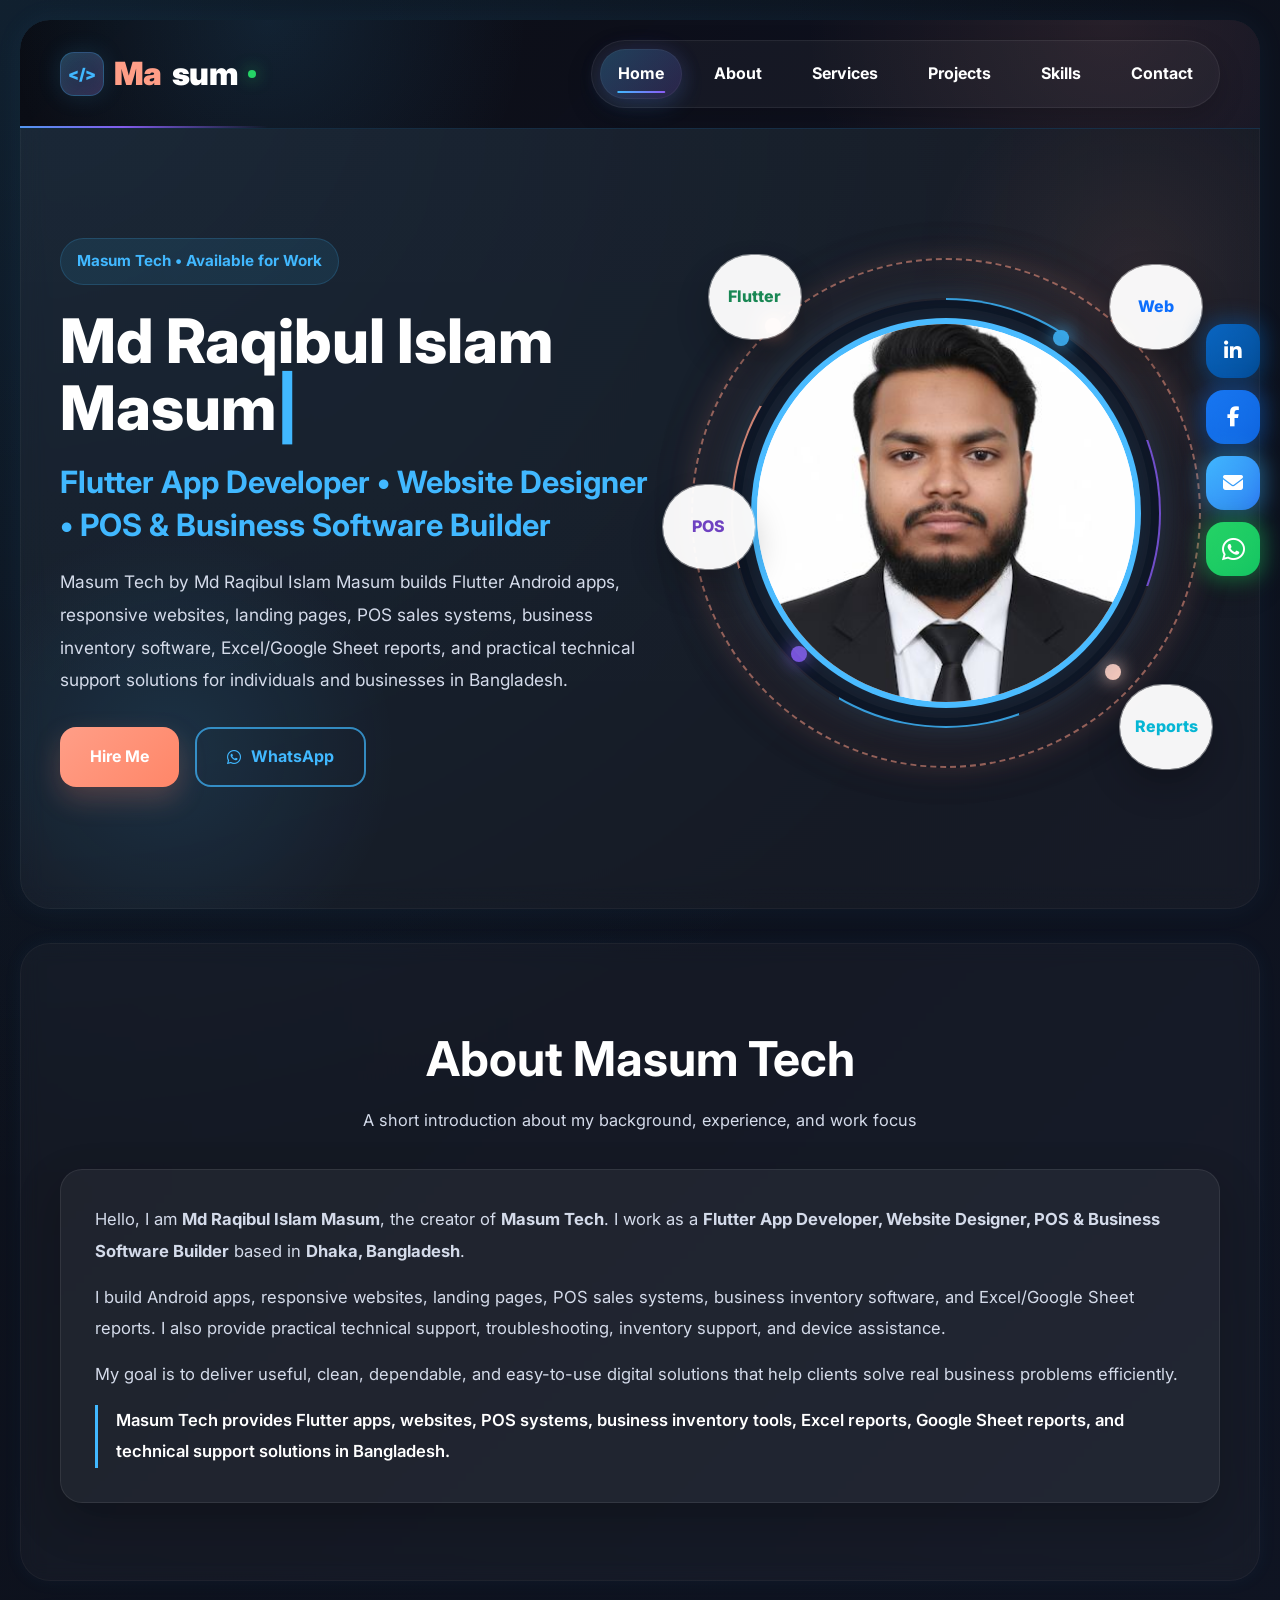
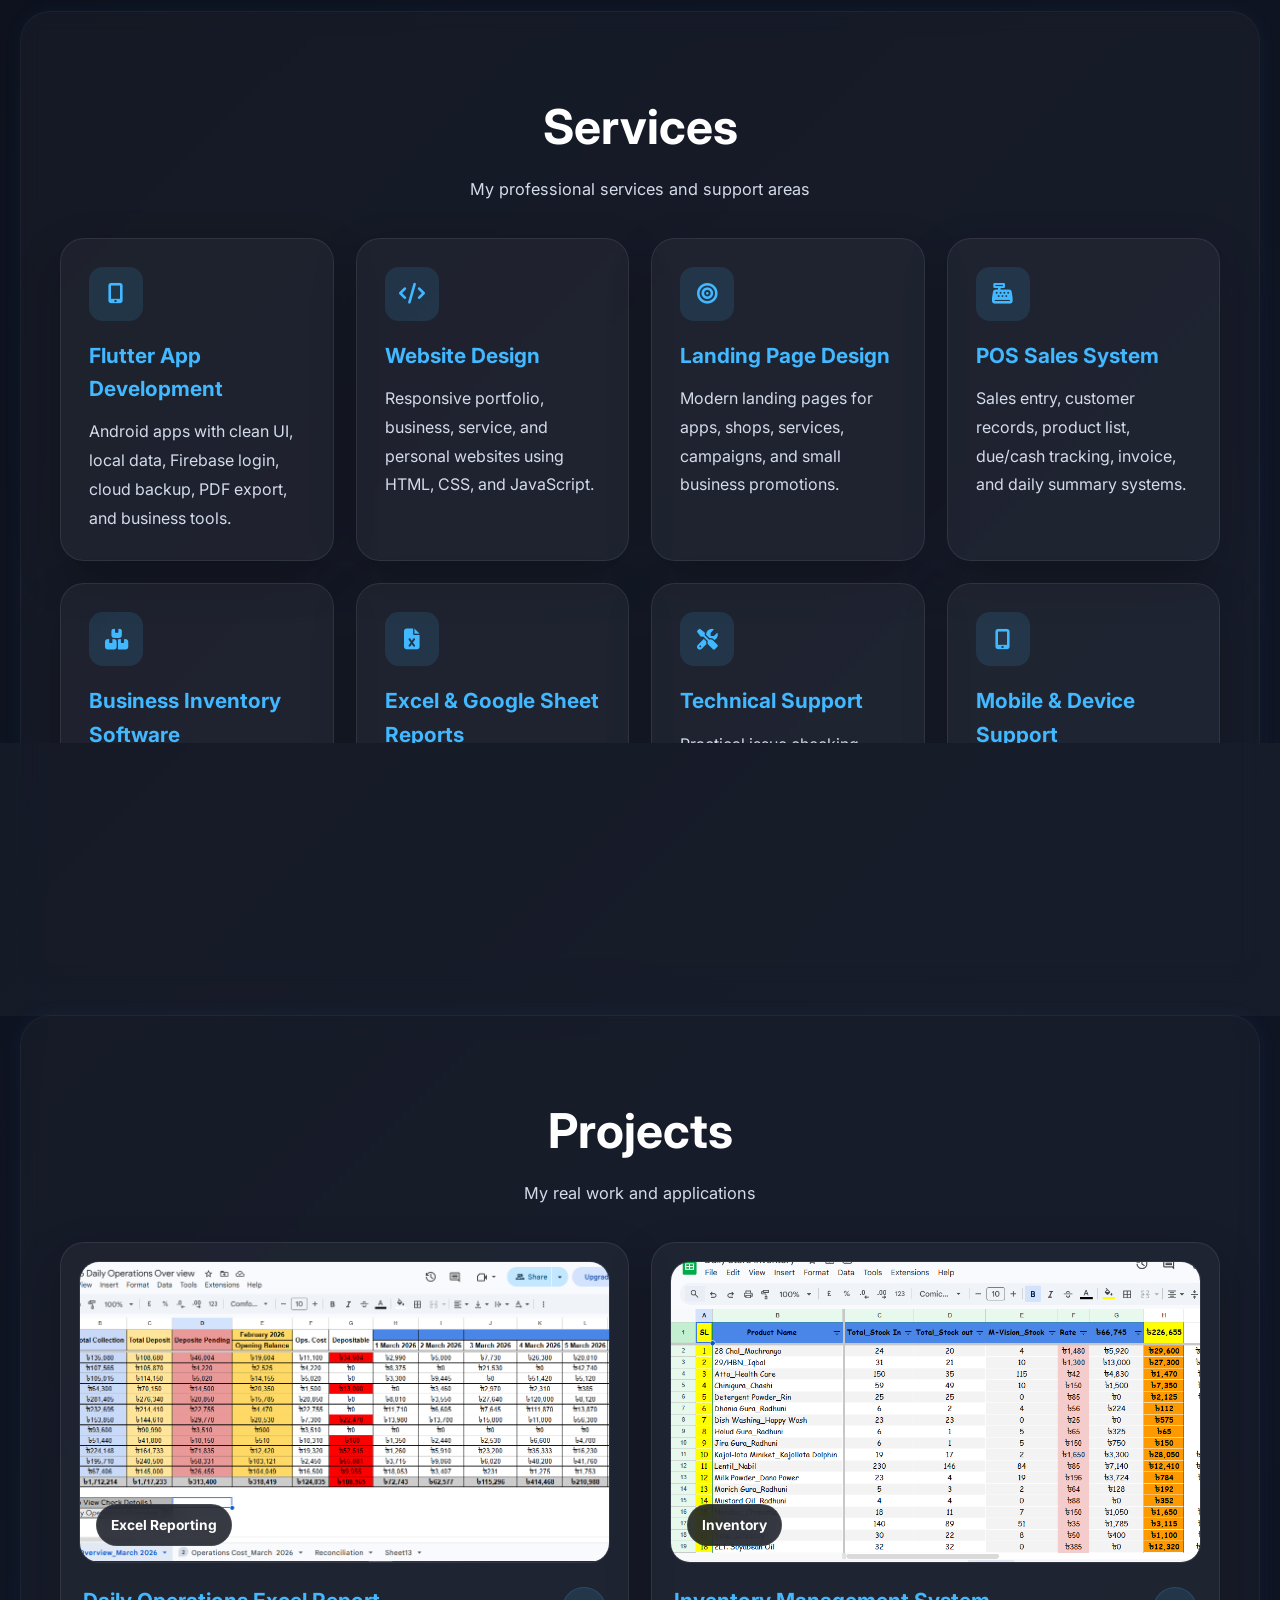
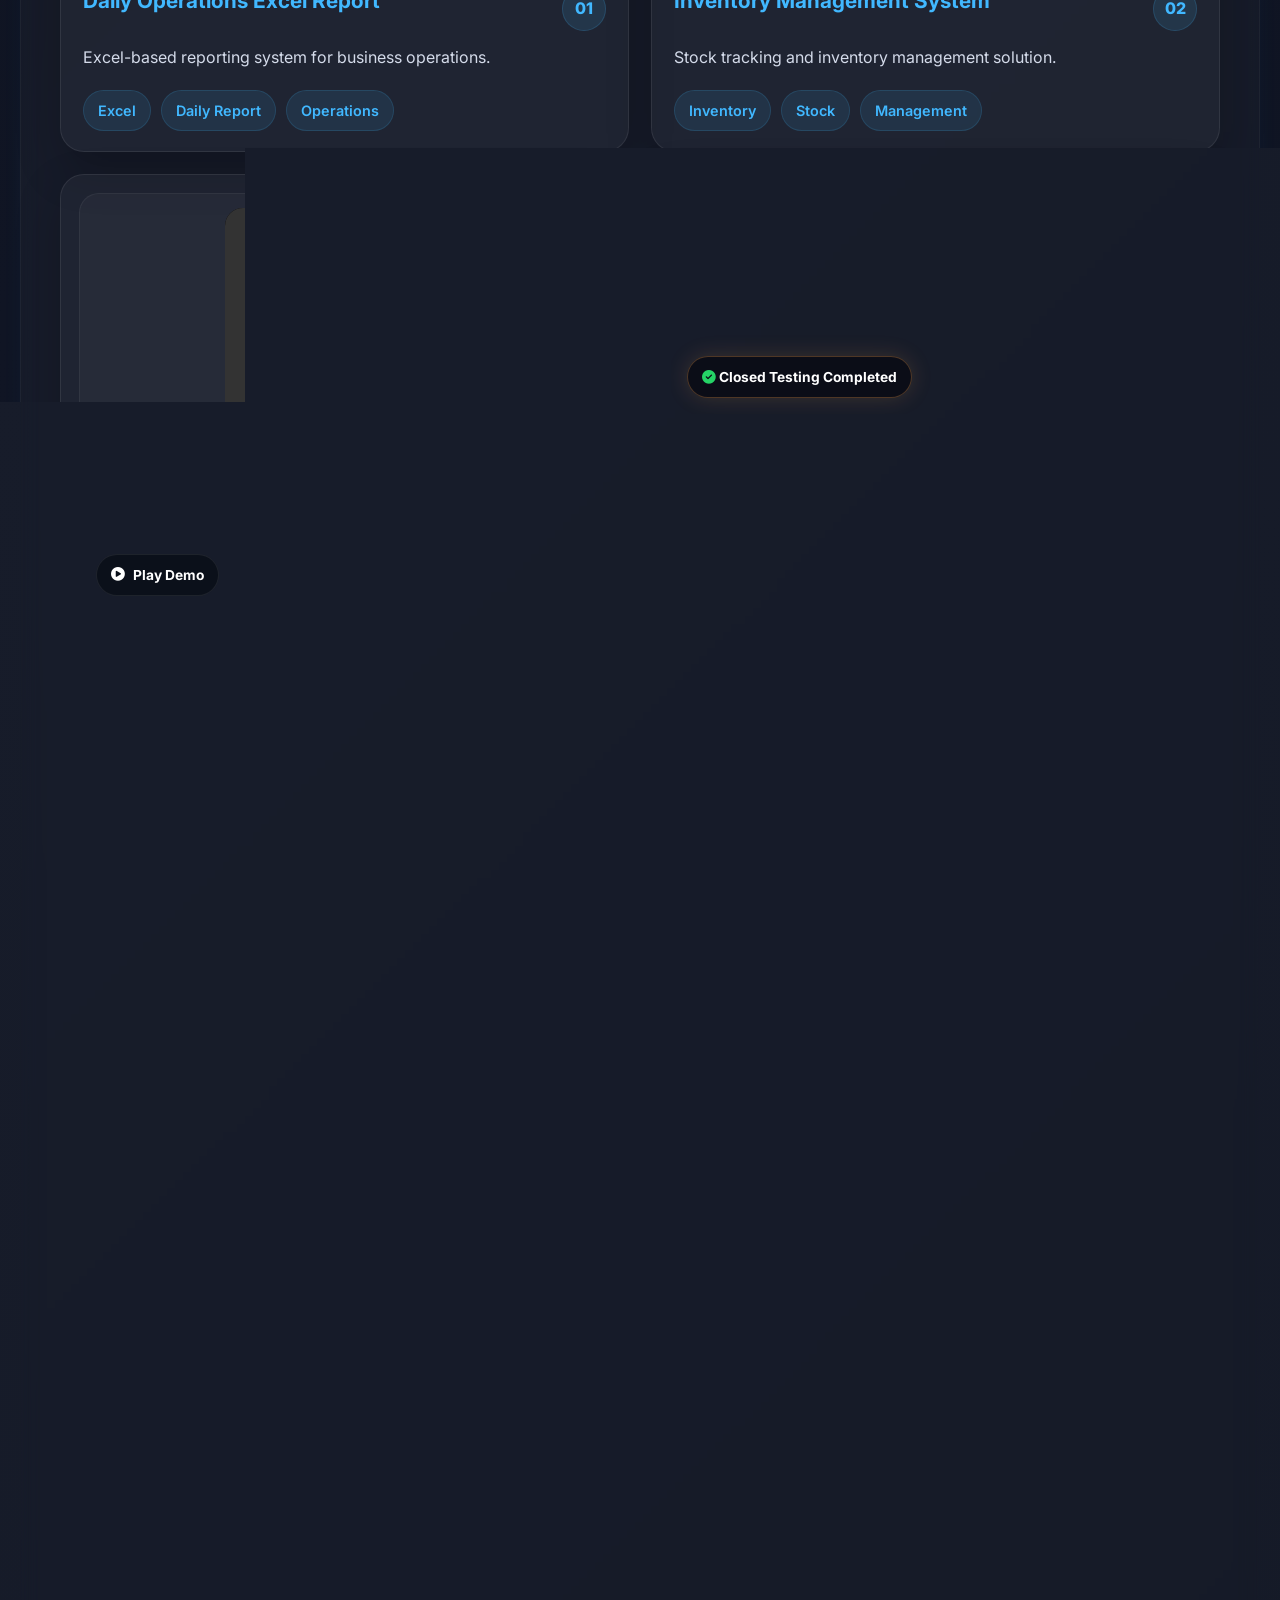
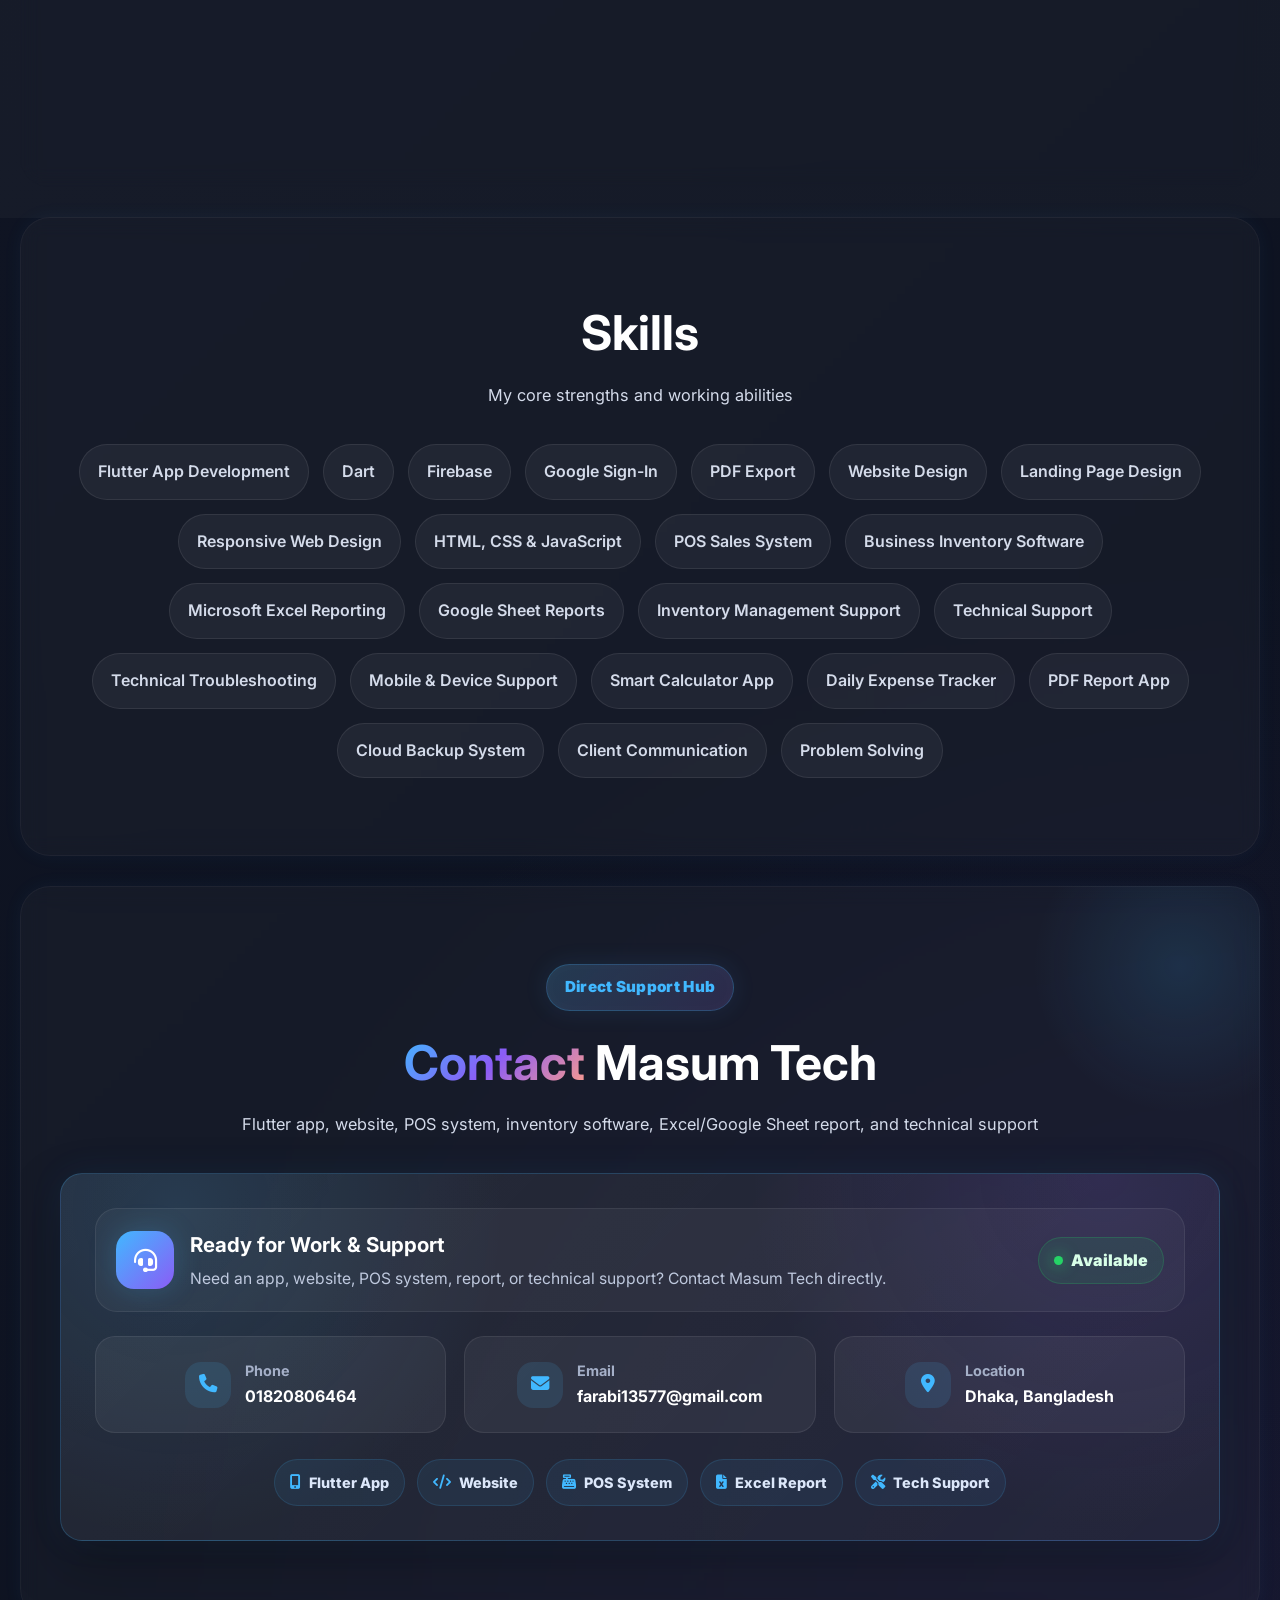
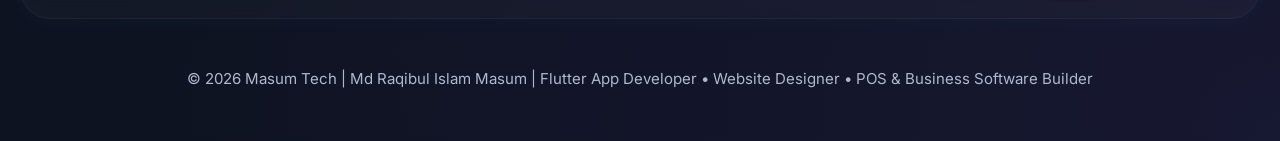
==== commit 1a069531: "Update print statement from 'Hello' to 'Goodbye'" ====
--- a/index.html
+++ b/index.html
@@ -671,7 +671,7 @@
     </a>
 
     <a
-      href="https://mail.google.com/mail/?view=cm&fs=1&to=farabi13577@gmail.com&su=Project%20Work%20Request%20from%20Masum%20Tech%20Portfolio"
+      href="https://mail.google.com/mail/?view=cm&fs=1&to=masumtech.dev@gmail.com&su=Project%20Work%20Request%20from%20Masum%20Tech%20Portfolio"
       target="_blank"
       rel="noopener"
       class="floating-social-link floating-gmail"
@@ -695,4 +695,4 @@
 
   <script src="script.js"></script>
 </body>
-</html>+</html>
--- a/style.css
+++ b/style.css
@@ -7,7 +7,6 @@
 
 :root {
   --bg-main: #0f1220;
-  --bg-soft: rgba(255, 255, 255, 0.04);
   --bg-card: rgba(255, 255, 255, 0.05);
   --text-main: #ffffff;
   --text-soft: #d4dbea;
@@ -20,7 +19,6 @@
   --shadow: 0 18px 45px rgba(0, 0, 0, 0.24);
   --radius-lg: 30px;
   --radius-md: 22px;
-  --radius-sm: 16px;
 }
 
 body {
@@ -46,8 +44,6 @@
     inset 0 0 0 1px rgba(255, 255, 255, 0.04);
   backdrop-filter: blur(12px);
 }
-
-/* ===== Navbar premium style ===== */
 
 .navbar {
   width: 100%;
@@ -103,8 +99,6 @@
   box-shadow: 0 14px 35px rgba(0, 0, 0, 0.34);
   border-bottom: 1px solid rgba(65, 184, 255, 0.22);
 }
-
-/* ===== Clean professional logo ===== */
 
 .logo {
   font-size: 2rem;
@@ -158,17 +152,10 @@
 
 .logo:hover {
   transform: translateY(-2px);
-  text-shadow: 0 0 18px rgba(255, 158, 135, 0.18);
 }
 
 .logo:hover::before {
   transform: rotate(-4deg) scale(1.04);
-  border-color: rgba(255, 158, 135, 0.35);
-}
-
-.logo:hover span {
-  color: #ffb39f;
-  text-shadow: 0 0 20px rgba(255, 158, 135, 0.35);
 }
 
 .nav-links {
@@ -202,11 +189,7 @@
   position: absolute;
   inset: 0;
   border-radius: 999px;
-  background: linear-gradient(
-    135deg,
-    rgba(65, 184, 255, 0.18),
-    rgba(139, 92, 246, 0.14)
-  );
+  background: linear-gradient(135deg, rgba(65, 184, 255, 0.18), rgba(139, 92, 246, 0.14));
   opacity: 0;
   transform: scale(0.9);
   transition: all 0.3s ease;
@@ -242,11 +225,7 @@
 
 .nav-links a.active {
   color: #ffffff;
-  background: linear-gradient(
-    135deg,
-    rgba(65, 184, 255, 0.26),
-    rgba(139, 92, 246, 0.18)
-  );
+  background: linear-gradient(135deg, rgba(65, 184, 255, 0.26), rgba(139, 92, 246, 0.18));
   box-shadow:
     inset 0 0 0 1px rgba(255, 255, 255, 0.05),
     0 8px 24px rgba(65, 184, 255, 0.14),
@@ -270,10 +249,6 @@
   flex-direction: column;
   gap: 5px;
   transition: 0.3s ease;
-}
-
-.menu-toggle:hover {
-  background: rgba(65, 184, 255, 0.08);
 }
 
 .menu-toggle span {
@@ -540,7 +515,7 @@
   font-weight: 800;
   box-shadow:
     0 18px 34px rgba(0, 0, 0, 0.22),
-    0 0 0 1px rgba(255,255,255,0.5);
+    0 0 0 1px rgba(255, 255, 255, 0.5);
   animation: floatY 3s ease-in-out infinite;
   backdrop-filter: blur(8px);
 }
@@ -699,12 +674,7 @@
   content: "";
   position: absolute;
   inset: 0;
-  background: linear-gradient(
-    135deg,
-    rgba(65, 184, 255, 0.03),
-    rgba(139, 92, 246, 0.02),
-    transparent
-  );
+  background: linear-gradient(135deg, rgba(65, 184, 255, 0.03), rgba(139, 92, 246, 0.02), transparent);
   opacity: 0;
   transition: 0.35s ease;
   pointer-events: none;
@@ -886,8 +856,6 @@
   border-color: rgba(65, 184, 255, 0.22);
 }
 
-/* ===== Contact modern cards ===== */
-
 .contact-section {
   position: relative;
   overflow: hidden;
@@ -904,8 +872,7 @@
   pointer-events: none;
 }
 
-.contact-card,
-.contact-card-modern {
+.contact-card {
   text-align: center;
   position: relative;
   overflow: hidden;
@@ -919,24 +886,129 @@
     0 0 34px rgba(65, 184, 255, 0.08);
 }
 
-.contact-card-modern::before,
 .contact-card::before {
   content: "";
   position: absolute;
   inset: 0;
-  background:
-    linear-gradient(120deg, transparent, rgba(255, 255, 255, 0.08), transparent);
+  background: linear-gradient(120deg, transparent, rgba(255, 255, 255, 0.08), transparent);
   transform: translateX(-120%);
   animation: contactSweep 5s ease-in-out infinite;
   pointer-events: none;
   z-index: -1;
 }
 
+.contact-premium-title {
+  position: relative;
+}
+
+.contact-kicker {
+  display: inline-flex;
+  align-items: center;
+  justify-content: center;
+  margin-bottom: 14px;
+  padding: 10px 18px;
+  border-radius: 999px;
+  color: #41b8ff;
+  font-size: 0.95rem;
+  font-weight: 900;
+  letter-spacing: 0.3px;
+  background:
+    linear-gradient(135deg, rgba(65, 184, 255, 0.16), rgba(139, 92, 246, 0.12)),
+    rgba(255, 255, 255, 0.035);
+  border: 1px solid rgba(65, 184, 255, 0.22);
+  box-shadow:
+    0 0 24px rgba(65, 184, 255, 0.10),
+    inset 0 0 18px rgba(255, 255, 255, 0.025);
+}
+
+.contact-premium-title h3 span {
+  background: linear-gradient(135deg, #41b8ff, #8b5cf6, #ff9e87);
+  -webkit-background-clip: text;
+  background-clip: text;
+  color: transparent;
+}
+
+.contact-premium-card {
+  padding: 34px;
+  border: 1px solid rgba(65, 184, 255, 0.22);
+  background:
+    radial-gradient(circle at 10% 10%, rgba(65, 184, 255, 0.13), transparent 30%),
+    radial-gradient(circle at 90% 0%, rgba(139, 92, 246, 0.13), transparent 32%),
+    linear-gradient(135deg, rgba(255, 255, 255, 0.065), rgba(255, 255, 255, 0.035));
+}
+
+.contact-main-row {
+  display: flex;
+  align-items: center;
+  justify-content: space-between;
+  gap: 18px;
+  margin-bottom: 24px;
+  padding: 20px;
+  border-radius: 22px;
+  background: rgba(255, 255, 255, 0.045);
+  border: 1px solid rgba(255, 255, 255, 0.07);
+}
+
+.contact-head-box {
+  display: flex;
+  align-items: center;
+  gap: 16px;
+  text-align: left;
+}
+
+.contact-head-icon {
+  width: 58px;
+  height: 58px;
+  border-radius: 18px;
+  display: inline-flex;
+  align-items: center;
+  justify-content: center;
+  color: #ffffff;
+  font-size: 1.45rem;
+  background: linear-gradient(135deg, #41b8ff, #8b5cf6);
+  box-shadow: 0 0 28px rgba(65, 184, 255, 0.22);
+  flex-shrink: 0;
+}
+
+.contact-head-box h4 {
+  color: #ffffff;
+  font-size: 1.28rem;
+  margin-bottom: 4px;
+}
+
+.contact-head-box p {
+  color: #bfc9de !important;
+  font-size: 0.98rem !important;
+  line-height: 1.6 !important;
+  margin: 0 !important;
+}
+
+.contact-live-badge {
+  display: inline-flex;
+  align-items: center;
+  gap: 8px;
+  padding: 10px 15px;
+  border-radius: 999px;
+  color: #d8ffe8;
+  font-weight: 900;
+  background: rgba(37, 211, 102, 0.10);
+  border: 1px solid rgba(37, 211, 102, 0.20);
+  white-space: nowrap;
+}
+
+.contact-live-badge span {
+  width: 9px;
+  height: 9px;
+  border-radius: 50%;
+  background: #25d366;
+  box-shadow: 0 0 16px rgba(37, 211, 102, 0.8);
+  animation: logoDotPulse 1.6s ease-in-out infinite;
+}
+
 .contact-info-grid {
   display: grid;
   grid-template-columns: repeat(3, 1fr);
   gap: 18px;
-  margin-bottom: 28px;
 }
 
 .contact-info-item {
@@ -985,50 +1057,37 @@
   font-size: 1rem;
 }
 
-.contact-card p {
-  margin-bottom: 12px;
-}
-
-.contact-card strong {
+.contact-mini-tags {
+  display: flex;
+  flex-wrap: wrap;
+  justify-content: center;
+  gap: 12px;
+  margin-top: 26px;
+}
+
+.contact-mini-tags span {
+  display: inline-flex;
+  align-items: center;
+  gap: 8px;
+  padding: 11px 15px;
+  border-radius: 999px;
+  color: #dce7fa;
+  font-size: 0.9rem;
+  font-weight: 800;
+  background: rgba(65, 184, 255, 0.075);
+  border: 1px solid rgba(65, 184, 255, 0.14);
+  transition: 0.3s ease;
+}
+
+.contact-mini-tags span i {
+  color: #41b8ff;
+}
+
+.contact-mini-tags span:hover {
+  transform: translateY(-4px);
   color: #ffffff;
-}
-
-.contact-buttons {
-  margin-top: 22px;
-  display: flex;
-  gap: 18px;
-  justify-content: center;
-  flex-wrap: wrap;
-}
-
-.contact-buttons .btn {
-  position: relative;
-  overflow: hidden;
-}
-
-.contact-buttons .btn::before {
-  content: "";
-  position: absolute;
-  top: 0;
-  left: -90%;
-  width: 70%;
-  height: 100%;
-  background: linear-gradient(
-    120deg,
-    transparent,
-    rgba(255, 255, 255, 0.24),
-    transparent
-  );
-  transform: skewX(-20deg);
-  transition: 0.6s ease;
-}
-
-.contact-buttons .btn:hover::before {
-  left: 120%;
-}
-
-.contact-buttons .btn:hover {
-  transform: translateY(-5px) scale(1.03);
+  background: rgba(65, 184, 255, 0.12);
+  border-color: rgba(65, 184, 255, 0.24);
 }
 
 .footer {
@@ -1038,29 +1097,6 @@
   font-size: 0.94rem;
 }
 
-.whatsapp-float {
-  position: fixed;
-  right: 20px;
-  bottom: 20px;
-  width: 58px;
-  height: 58px;
-  border-radius: 50%;
-  background: #25d366;
-  color: #ffffff;
-  text-decoration: none;
-  display: flex;
-  align-items: center;
-  justify-content: center;
-  font-size: 1.8rem;
-  box-shadow: 0 0 24px rgba(37, 211, 102, 0.35);
-  z-index: 999;
-  transition: 0.3s ease;
-}
-
-.whatsapp-float:hover {
-  transform: scale(1.08);
-}
-
 .reveal {
   opacity: 0;
   transform: translateY(45px);
@@ -1071,105 +1107,6 @@
   opacity: 1;
   transform: translateY(0);
 }
-
-@keyframes floatY {
-  0%, 100% {
-    transform: translateY(0);
-  }
-  50% {
-    transform: translateY(-10px);
-  }
-}
-
-@keyframes blink {
-  0%, 50% {
-    opacity: 1;
-  }
-  51%, 100% {
-    opacity: 0;
-  }
-}
-
-@keyframes pulseGlow {
-  0%, 100% {
-    transform: scale(0.96);
-    opacity: 0.8;
-  }
-  50% {
-    transform: scale(1.04);
-    opacity: 1;
-  }
-}
-
-@keyframes profileFloat {
-  0%, 100% {
-    transform: translateY(0px);
-  }
-  50% {
-    transform: translateY(-10px);
-  }
-}
-
-@keyframes badgePulse {
-  0%, 100% {
-    box-shadow: 0 0 0 rgba(65, 184, 255, 0);
-  }
-  50% {
-    box-shadow: 0 0 20px rgba(65, 184, 255, 0.12);
-  }
-}
-
-@keyframes spinSlow {
-  100% {
-    transform: rotate(360deg);
-  }
-}
-
-@keyframes spinReverse {
-  100% {
-    transform: rotate(-360deg);
-  }
-}
-
-@keyframes navGlowLine {
-  0% {
-    left: -35%;
-  }
-  100% {
-    left: 105%;
-  }
-}
-
-@keyframes logoDotPulse {
-  0%, 100% {
-    transform: scale(1);
-    opacity: 0.65;
-  }
-  50% {
-    transform: scale(1.45);
-    opacity: 1;
-  }
-}
-
-@keyframes contactSweep {
-  0% {
-    transform: translateX(-120%);
-    opacity: 0;
-  }
-  35% {
-    opacity: 1;
-  }
-  65% {
-    transform: translateX(120%);
-    opacity: 0;
-  }
-  100% {
-    transform: translateX(120%);
-    opacity: 0;
-  }
-}
-
-/* ===== App project image/video fix ===== */
 
 .compact-video-card .app-video-box {
   min-height: 360px;
@@ -1204,6 +1141,618 @@
   transform: none;
 }
 
+.premium-calculator-card {
+  position: relative;
+  border: 1px solid rgba(255, 168, 76, 0.22);
+  background:
+    radial-gradient(circle at 18% 0%, rgba(255, 168, 76, 0.16), transparent 30%),
+    radial-gradient(circle at 88% 10%, rgba(139, 92, 246, 0.17), transparent 32%),
+    radial-gradient(circle at 50% 100%, rgba(65, 184, 255, 0.09), transparent 30%),
+    linear-gradient(145deg, rgba(255, 255, 255, 0.065), rgba(255, 255, 255, 0.032));
+  overflow: hidden;
+  box-shadow:
+    0 22px 55px rgba(0, 0, 0, 0.32),
+    0 0 34px rgba(255, 168, 76, 0.08);
+}
+
+.premium-calculator-card::before {
+  content: "";
+  position: absolute;
+  inset: -2px;
+  background:
+    conic-gradient(
+      from 180deg,
+      transparent,
+      rgba(255, 158, 135, 0.12),
+      rgba(65, 184, 255, 0.12),
+      rgba(139, 92, 246, 0.12),
+      transparent
+    );
+  opacity: 0.45;
+  filter: blur(18px);
+  animation: premiumCardGlow 7s linear infinite;
+  pointer-events: none;
+}
+
+.premium-calculator-card::after {
+  content: "";
+  position: absolute;
+  inset: -1px;
+  border-radius: 24px;
+  background:
+    linear-gradient(
+      120deg,
+      transparent 0%,
+      rgba(255, 168, 76, 0.14) 35%,
+      rgba(65, 184, 255, 0.13) 50%,
+      rgba(139, 92, 246, 0.14) 65%,
+      transparent 100%
+    );
+  opacity: 0;
+  transition: 0.4s ease;
+  pointer-events: none;
+}
+
+.premium-calculator-card:hover::after {
+  opacity: 1;
+}
+
+.premium-calculator-card > * {
+  position: relative;
+  z-index: 2;
+}
+
+.premium-feature-box {
+  border-radius: 22px;
+  border: 1px solid rgba(255, 168, 76, 0.18);
+  box-shadow:
+    0 18px 42px rgba(0, 0, 0, 0.28),
+    0 0 30px rgba(255, 168, 76, 0.08);
+}
+
+.premium-feature-box::before {
+  content: "";
+  position: absolute;
+  inset: 0;
+  background: linear-gradient(120deg, transparent, rgba(255, 255, 255, 0.08), transparent);
+  transform: translateX(-120%);
+  animation: premiumImageSweep 5s ease-in-out infinite;
+  z-index: 2;
+  pointer-events: none;
+}
+
+.premium-status-badge {
+  background: rgba(10, 12, 22, 0.9);
+  border: 1px solid rgba(255, 168, 76, 0.28);
+  color: #ffffff;
+  box-shadow: 0 0 22px rgba(255, 168, 76, 0.16);
+  animation: premiumBadgeFloat 2.8s ease-in-out infinite;
+}
+
+.premium-status-badge i {
+  color: #25d366;
+}
+
+.app-small-title {
+  color: #ffbc75 !important;
+  font-size: 0.86rem !important;
+  font-weight: 800;
+  line-height: 1.5 !important;
+  margin-bottom: 4px !important;
+}
+
+.premium-app-content h4 {
+  color: #41b8ff;
+  font-size: 1.35rem;
+}
+
+.premium-subtitle {
+  display: inline-flex;
+  align-items: center;
+  width: 100%;
+  padding: 12px 16px;
+  margin: 8px 0 14px;
+  border-radius: 16px;
+  background: linear-gradient(135deg, rgba(255, 168, 76, 0.16), rgba(139, 92, 246, 0.12));
+  border: 1px solid rgba(255, 168, 76, 0.20);
+  color: #ffffff !important;
+  font-weight: 800;
+  font-size: 0.96rem !important;
+  line-height: 1.55 !important;
+}
+
+.bangla-app-note {
+  margin-top: 12px;
+  padding: 12px 14px;
+  border-left: 3px solid #ff9e87;
+  border-radius: 12px;
+  background: rgba(255, 158, 135, 0.08);
+  color: #f4d8cf !important;
+  font-size: 0.94rem !important;
+  line-height: 1.65 !important;
+}
+
+.app-status-panel {
+  display: grid;
+  grid-template-columns: 1fr;
+  gap: 10px;
+  margin: 18px 0;
+}
+
+.app-status-panel span {
+  display: flex;
+  align-items: center;
+  gap: 10px;
+  padding: 10px 12px;
+  border-radius: 14px;
+  background: rgba(255, 255, 255, 0.052);
+  border: 1px solid rgba(255, 255, 255, 0.075);
+  color: #ffffff;
+  font-size: 0.88rem;
+  font-weight: 800;
+  line-height: 1.4;
+  transition: 0.3s ease;
+}
+
+.app-status-panel span:hover {
+  transform: translateX(5px);
+  border-color: rgba(65, 184, 255, 0.22);
+}
+
+.app-status-panel span:nth-child(1) i {
+  color: #25d366;
+}
+
+.app-status-panel span:nth-child(2) i {
+  color: #41b8ff;
+}
+
+.app-status-panel span:nth-child(3) i {
+  color: #ffbc75;
+}
+
+.app-feature-list {
+  display: grid;
+  grid-template-columns: repeat(2, minmax(0, 1fr));
+  gap: 10px;
+  margin: 18px 0;
+}
+
+.app-feature-list span {
+  display: flex;
+  align-items: center;
+  gap: 9px;
+  padding: 10px 12px;
+  border-radius: 14px;
+  background: rgba(65, 184, 255, 0.075);
+  border: 1px solid rgba(65, 184, 255, 0.13);
+  color: var(--text-soft);
+  font-size: 0.84rem;
+  font-weight: 700;
+  line-height: 1.35;
+  transition: 0.3s ease;
+}
+
+.app-feature-list span:hover {
+  transform: translateY(-3px);
+  background: rgba(65, 184, 255, 0.11);
+  border-color: rgba(65, 184, 255, 0.22);
+}
+
+.app-feature-list i {
+  color: #41b8ff;
+  min-width: 16px;
+}
+
+.premium-calculator-card .project-tags {
+  margin-top: 16px;
+}
+
+.premium-calculator-card .project-tags span {
+  background: rgba(255, 168, 76, 0.08);
+  border-color: rgba(255, 168, 76, 0.16);
+  color: #ffbc75;
+}
+
+.premium-calculator-card .app-action-buttons {
+  margin-top: 22px;
+}
+
+.premium-calculator-card .app-action-buttons .outline-btn {
+  display: none;
+}
+
+.premium-calculator-card .app-action-buttons .primary-btn {
+  position: relative;
+  overflow: hidden;
+  isolation: isolate;
+  background: linear-gradient(135deg, #ff9e3d 0%, #ff6f61 45%, #8b5cf6 100%);
+  background-size: 220% 220%;
+  color: #ffffff;
+  min-width: 185px;
+  border: 1px solid rgba(255, 255, 255, 0.14);
+  box-shadow:
+    0 16px 32px rgba(255, 111, 97, 0.22),
+    0 0 26px rgba(255, 168, 76, 0.12);
+  animation:
+    playStoreGradientMove 4s ease-in-out infinite,
+    playStoreFloat 2.8s ease-in-out infinite;
+}
+
+.premium-calculator-card .app-action-buttons .primary-btn::before {
+  content: "";
+  position: absolute;
+  top: -40%;
+  left: -70%;
+  width: 55%;
+  height: 180%;
+  background: linear-gradient(120deg, transparent, rgba(255, 255, 255, 0.46), transparent);
+  transform: rotate(18deg);
+  animation: playStoreShine 3.2s ease-in-out infinite;
+  z-index: -1;
+}
+
+.premium-calculator-card .app-action-buttons .primary-btn::after {
+  content: "";
+  position: absolute;
+  inset: -8px;
+  border-radius: 20px;
+  background: radial-gradient(circle, rgba(255, 158, 61, 0.34), transparent 68%);
+  opacity: 0.55;
+  filter: blur(10px);
+  z-index: -2;
+  animation: playStoreSoftPulse 2.4s ease-in-out infinite;
+}
+
+.premium-calculator-card .app-action-buttons .primary-btn i {
+  animation: playIconMove 1.8s ease-in-out infinite;
+}
+
+.premium-calculator-card .app-action-buttons .primary-btn:hover {
+  transform: translateY(-6px) scale(1.04);
+  box-shadow:
+    0 24px 42px rgba(255, 111, 97, 0.34),
+    0 0 36px rgba(255, 168, 76, 0.22);
+}
+
+.premium-safe-note {
+  padding: 12px 14px;
+  border-radius: 14px;
+  background: rgba(37, 211, 102, 0.055);
+  border: 1px solid rgba(37, 211, 102, 0.12);
+  color: #cfeedd !important;
+}
+
+.floating-social-bar {
+  position: fixed;
+  right: 20px;
+  top: 50%;
+  transform: translateY(-50%);
+  z-index: 9999;
+  display: flex;
+  flex-direction: column;
+  gap: 12px;
+  align-items: flex-end;
+}
+
+.floating-social-link {
+  width: 54px;
+  height: 54px;
+  border-radius: 18px;
+  color: #ffffff;
+  text-decoration: none;
+  display: flex;
+  align-items: center;
+  justify-content: center;
+  font-size: 1.25rem;
+  position: relative;
+  overflow: visible;
+  box-shadow: 0 14px 28px rgba(0, 0, 0, 0.28);
+  transition: 0.35s ease;
+  isolation: isolate;
+}
+
+.floating-social-link::before {
+  content: "";
+  position: absolute;
+  inset: -5px;
+  border-radius: 20px;
+  opacity: 0.38;
+  filter: blur(10px);
+  z-index: -1;
+  transition: 0.35s ease;
+}
+
+.floating-social-link span {
+  position: absolute;
+  right: 66px;
+  top: 50%;
+  transform: translateY(-50%) translateX(12px);
+  opacity: 0;
+  pointer-events: none;
+  white-space: nowrap;
+  padding: 8px 12px;
+  border-radius: 999px;
+  background: rgba(10, 13, 24, 0.94);
+  border: 1px solid rgba(255, 255, 255, 0.09);
+  color: #ffffff;
+  font-size: 0.78rem;
+  font-weight: 800;
+  box-shadow: 0 14px 28px rgba(0, 0, 0, 0.24);
+  transition: 0.35s ease;
+}
+
+.floating-social-link:hover {
+  transform: translateX(-6px) scale(1.06);
+}
+
+.floating-social-link:hover::before {
+  opacity: 0.78;
+}
+
+.floating-social-link:hover span {
+  transform: translateY(-50%) translateX(0);
+  opacity: 1;
+}
+
+.floating-linkedin {
+  background: linear-gradient(135deg, #0a66c2, #004182);
+  animation: floatSocial 3.4s ease-in-out infinite;
+}
+
+.floating-linkedin::before {
+  background: #0a66c2;
+}
+
+.floating-facebook {
+  background: linear-gradient(135deg, #1877f2, #0b5ed7);
+  animation: floatSocial 3.4s ease-in-out infinite 0.25s;
+}
+
+.floating-facebook::before {
+  background: #1877f2;
+}
+
+.floating-gmail {
+  background: linear-gradient(135deg, #41b8ff, #2563eb);
+  animation: floatSocial 3.4s ease-in-out infinite 0.5s;
+}
+
+.floating-gmail::before {
+  background: #41b8ff;
+}
+
+.floating-whatsapp {
+  background: linear-gradient(135deg, #25d366, #0fbf61);
+  font-size: 1.65rem;
+  animation: floatSocial 3.4s ease-in-out infinite 0.75s;
+}
+
+.floating-whatsapp::before {
+  background: #25d366;
+}
+
+@keyframes floatY {
+  0%, 100% {
+    transform: translateY(0);
+  }
+
+  50% {
+    transform: translateY(-10px);
+  }
+}
+
+@keyframes blink {
+  0%, 50% {
+    opacity: 1;
+  }
+
+  51%, 100% {
+    opacity: 0;
+  }
+}
+
+@keyframes pulseGlow {
+  0%, 100% {
+    transform: scale(0.96);
+    opacity: 0.8;
+  }
+
+  50% {
+    transform: scale(1.04);
+    opacity: 1;
+  }
+}
+
+@keyframes profileFloat {
+  0%, 100% {
+    transform: translateY(0px);
+  }
+
+  50% {
+    transform: translateY(-10px);
+  }
+}
+
+@keyframes badgePulse {
+  0%, 100% {
+    box-shadow: 0 0 0 rgba(65, 184, 255, 0);
+  }
+
+  50% {
+    box-shadow: 0 0 20px rgba(65, 184, 255, 0.12);
+  }
+}
+
+@keyframes spinSlow {
+  100% {
+    transform: rotate(360deg);
+  }
+}
+
+@keyframes spinReverse {
+  100% {
+    transform: rotate(-360deg);
+  }
+}
+
+@keyframes navGlowLine {
+  0% {
+    left: -35%;
+  }
+
+  100% {
+    left: 105%;
+  }
+}
+
+@keyframes logoDotPulse {
+  0%, 100% {
+    transform: scale(1);
+    opacity: 0.65;
+  }
+
+  50% {
+    transform: scale(1.45);
+    opacity: 1;
+  }
+}
+
+@keyframes contactSweep {
+  0% {
+    transform: translateX(-120%);
+    opacity: 0;
+  }
+
+  35% {
+    opacity: 1;
+  }
+
+  65% {
+    transform: translateX(120%);
+    opacity: 0;
+  }
+
+  100% {
+    transform: translateX(120%);
+    opacity: 0;
+  }
+}
+
+@keyframes premiumImageSweep {
+  0% {
+    transform: translateX(-120%);
+    opacity: 0;
+  }
+
+  35% {
+    opacity: 1;
+  }
+
+  65% {
+    transform: translateX(120%);
+    opacity: 0;
+  }
+
+  100% {
+    transform: translateX(120%);
+    opacity: 0;
+  }
+}
+
+@keyframes premiumCardGlow {
+  0% {
+    transform: rotate(0deg) scale(1.03);
+  }
+
+  100% {
+    transform: rotate(360deg) scale(1.03);
+  }
+}
+
+@keyframes premiumBadgeFloat {
+  0%, 100% {
+    transform: translateY(0);
+  }
+
+  50% {
+    transform: translateY(-4px);
+  }
+}
+
+@keyframes playStoreGradientMove {
+  0%, 100% {
+    background-position: 0% 50%;
+  }
+
+  50% {
+    background-position: 100% 50%;
+  }
+}
+
+@keyframes playStoreFloat {
+  0%, 100% {
+    transform: translateY(0);
+  }
+
+  50% {
+    transform: translateY(-4px);
+  }
+}
+
+@keyframes playStoreShine {
+  0% {
+    left: -80%;
+    opacity: 0;
+  }
+
+  25% {
+    opacity: 1;
+  }
+
+  55% {
+    left: 125%;
+    opacity: 0;
+  }
+
+  100% {
+    left: 125%;
+    opacity: 0;
+  }
+}
+
+@keyframes playStoreSoftPulse {
+  0%, 100% {
+    opacity: 0.42;
+    transform: scale(0.96);
+  }
+
+  50% {
+    opacity: 0.78;
+    transform: scale(1.04);
+  }
+}
+
+@keyframes playIconMove {
+  0%, 100% {
+    transform: translateX(0) scale(1);
+  }
+
+  50% {
+    transform: translateX(3px) scale(1.08);
+  }
+}
+
+@keyframes floatSocial {
+  0%, 100% {
+    transform: translateY(0);
+  }
+
+  50% {
+    transform: translateY(-6px);
+  }
+}
+
 @media (max-width: 1100px) {
   .hero {
     grid-template-columns: 1fr;
@@ -1228,7 +1777,6 @@
   }
 
   .hero-buttons,
-  .contact-buttons,
   .app-action-buttons {
     justify-content: center;
   }
@@ -1416,8 +1964,50 @@
     flex-direction: column;
   }
 
+  .contact-main-row {
+    flex-direction: column;
+    align-items: flex-start;
+  }
+
+  .contact-live-badge {
+    align-self: flex-start;
+  }
+
   .contact-info-item {
     justify-content: flex-start;
+  }
+
+  .app-feature-list {
+    grid-template-columns: 1fr;
+  }
+
+  .premium-subtitle {
+    font-size: 0.9rem !important;
+  }
+
+  .app-status-panel span,
+  .app-feature-list span {
+    font-size: 0.82rem;
+  }
+
+  .floating-social-bar {
+    right: 12px;
+    gap: 8px;
+  }
+
+  .floating-social-link {
+    width: 45px;
+    height: 45px;
+    border-radius: 15px;
+    font-size: 1rem;
+  }
+
+  .floating-whatsapp {
+    font-size: 1.35rem;
+  }
+
+  .floating-social-link span {
+    display: none;
   }
 }
 
@@ -1521,17 +2111,23 @@
     height: 330px;
   }
 
+  .contact-head-box {
+    flex-direction: column;
+    text-align: center;
+    align-items: center;
+  }
+
+  .contact-main-row {
+    align-items: center;
+  }
+
+  .contact-live-badge {
+    align-self: center;
+  }
+
   .contact-info-item {
     flex-direction: column;
     text-align: center;
-  }
-
-  .whatsapp-float {
-    width: 52px;
-    height: 52px;
-    font-size: 1.4rem;
-    right: 14px;
-    bottom: 14px;
   }
 
   .nav-links {
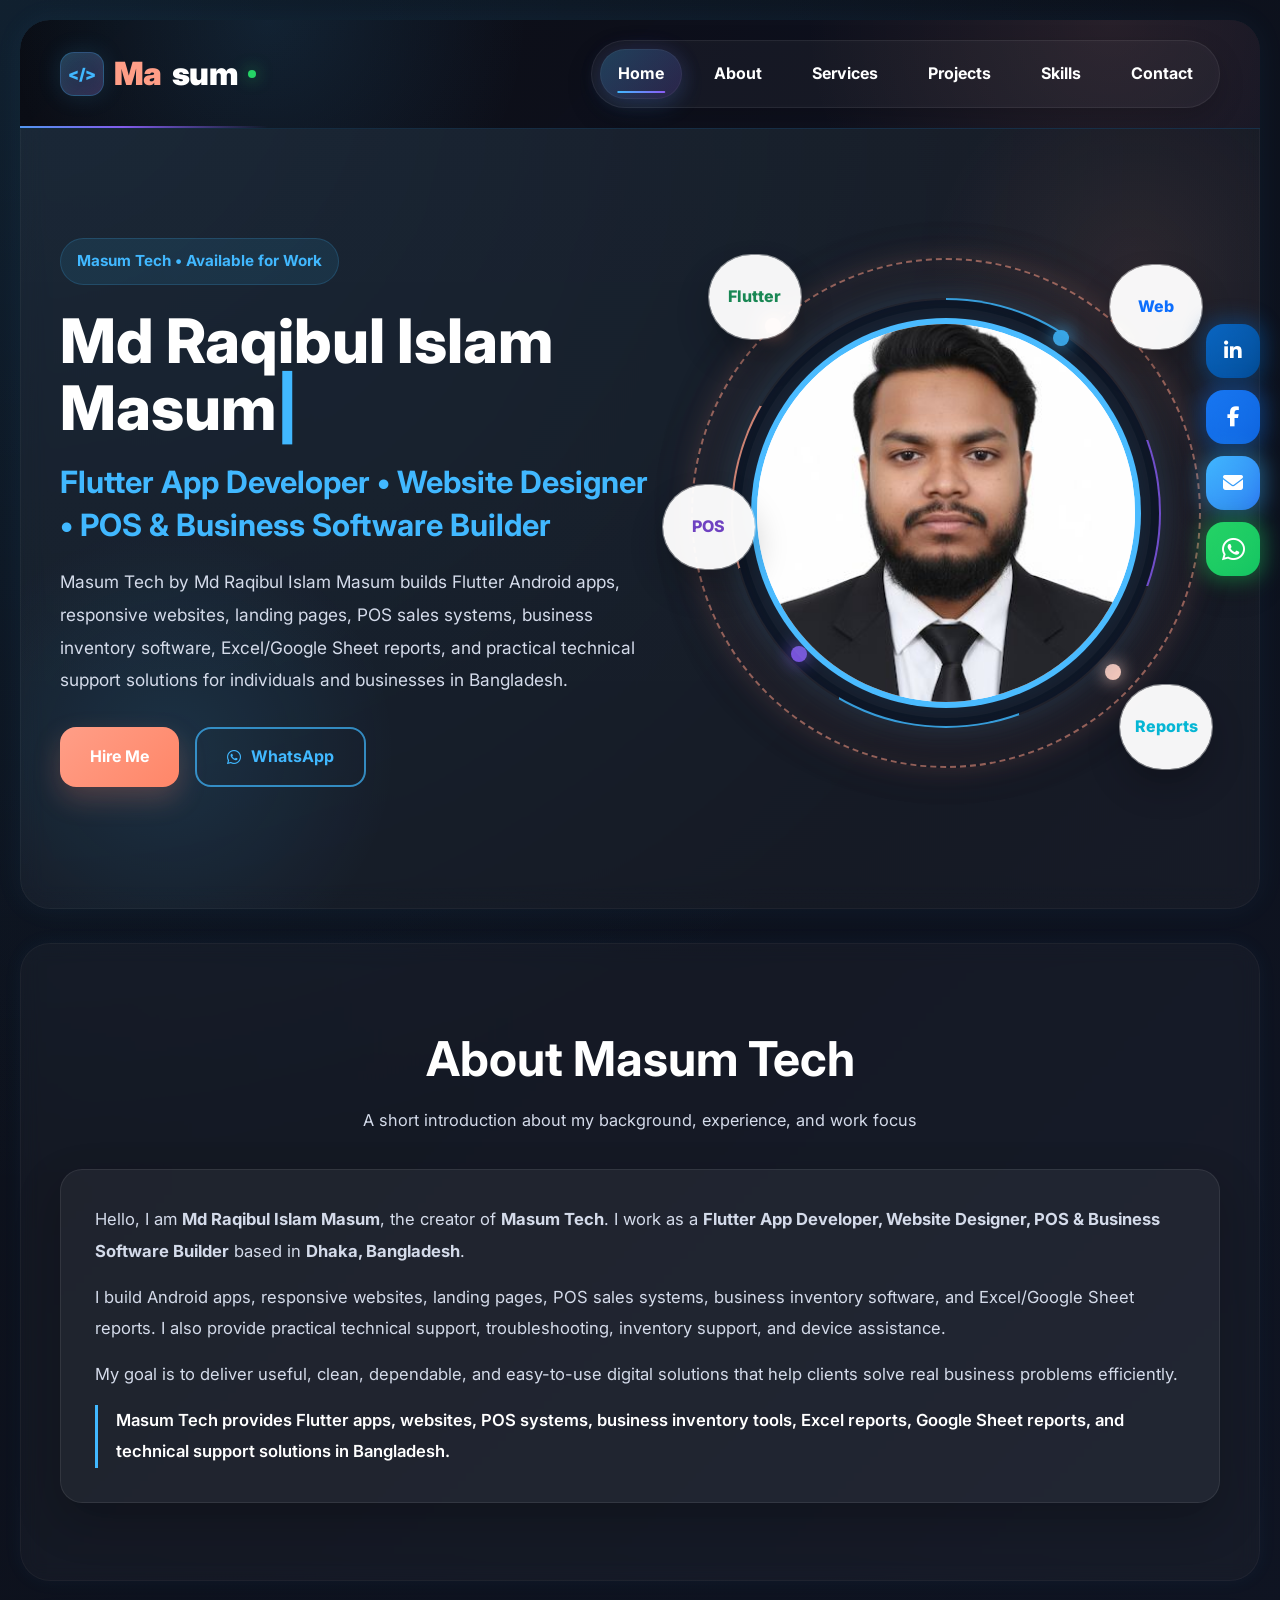
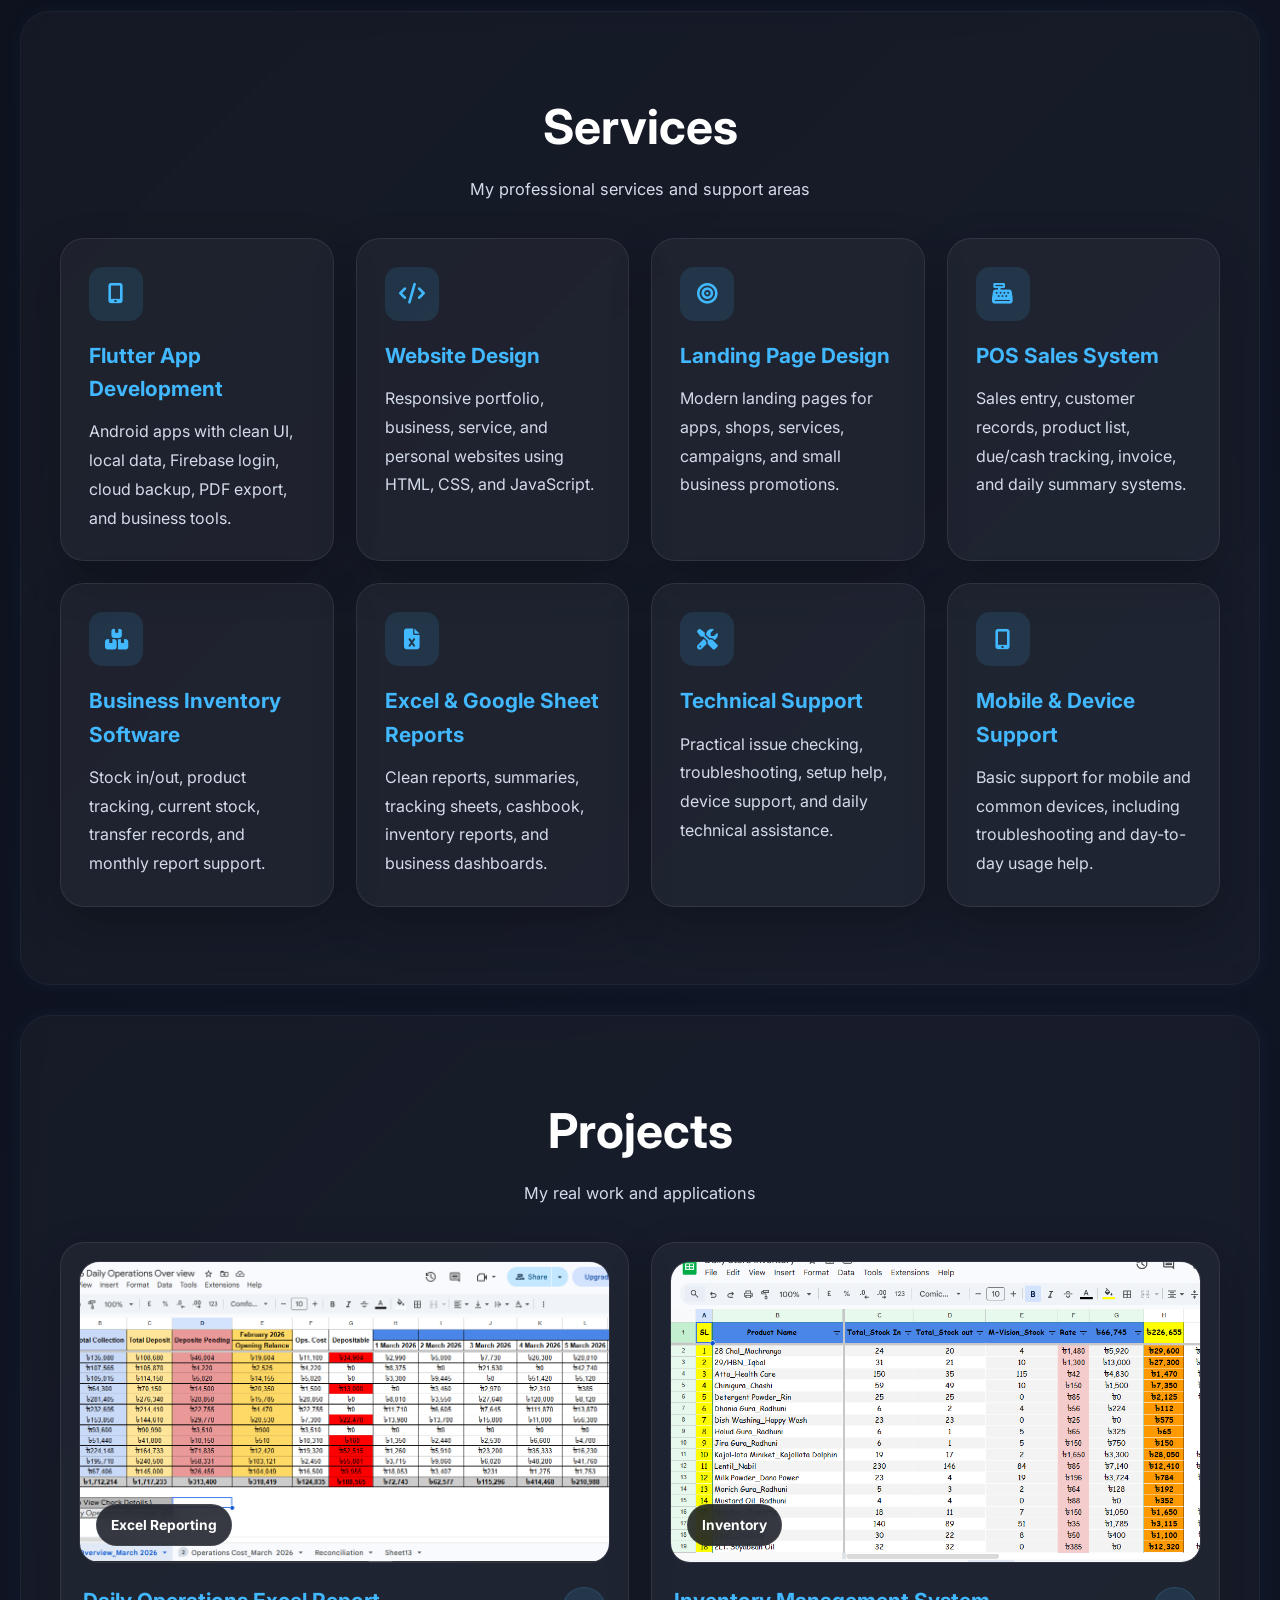
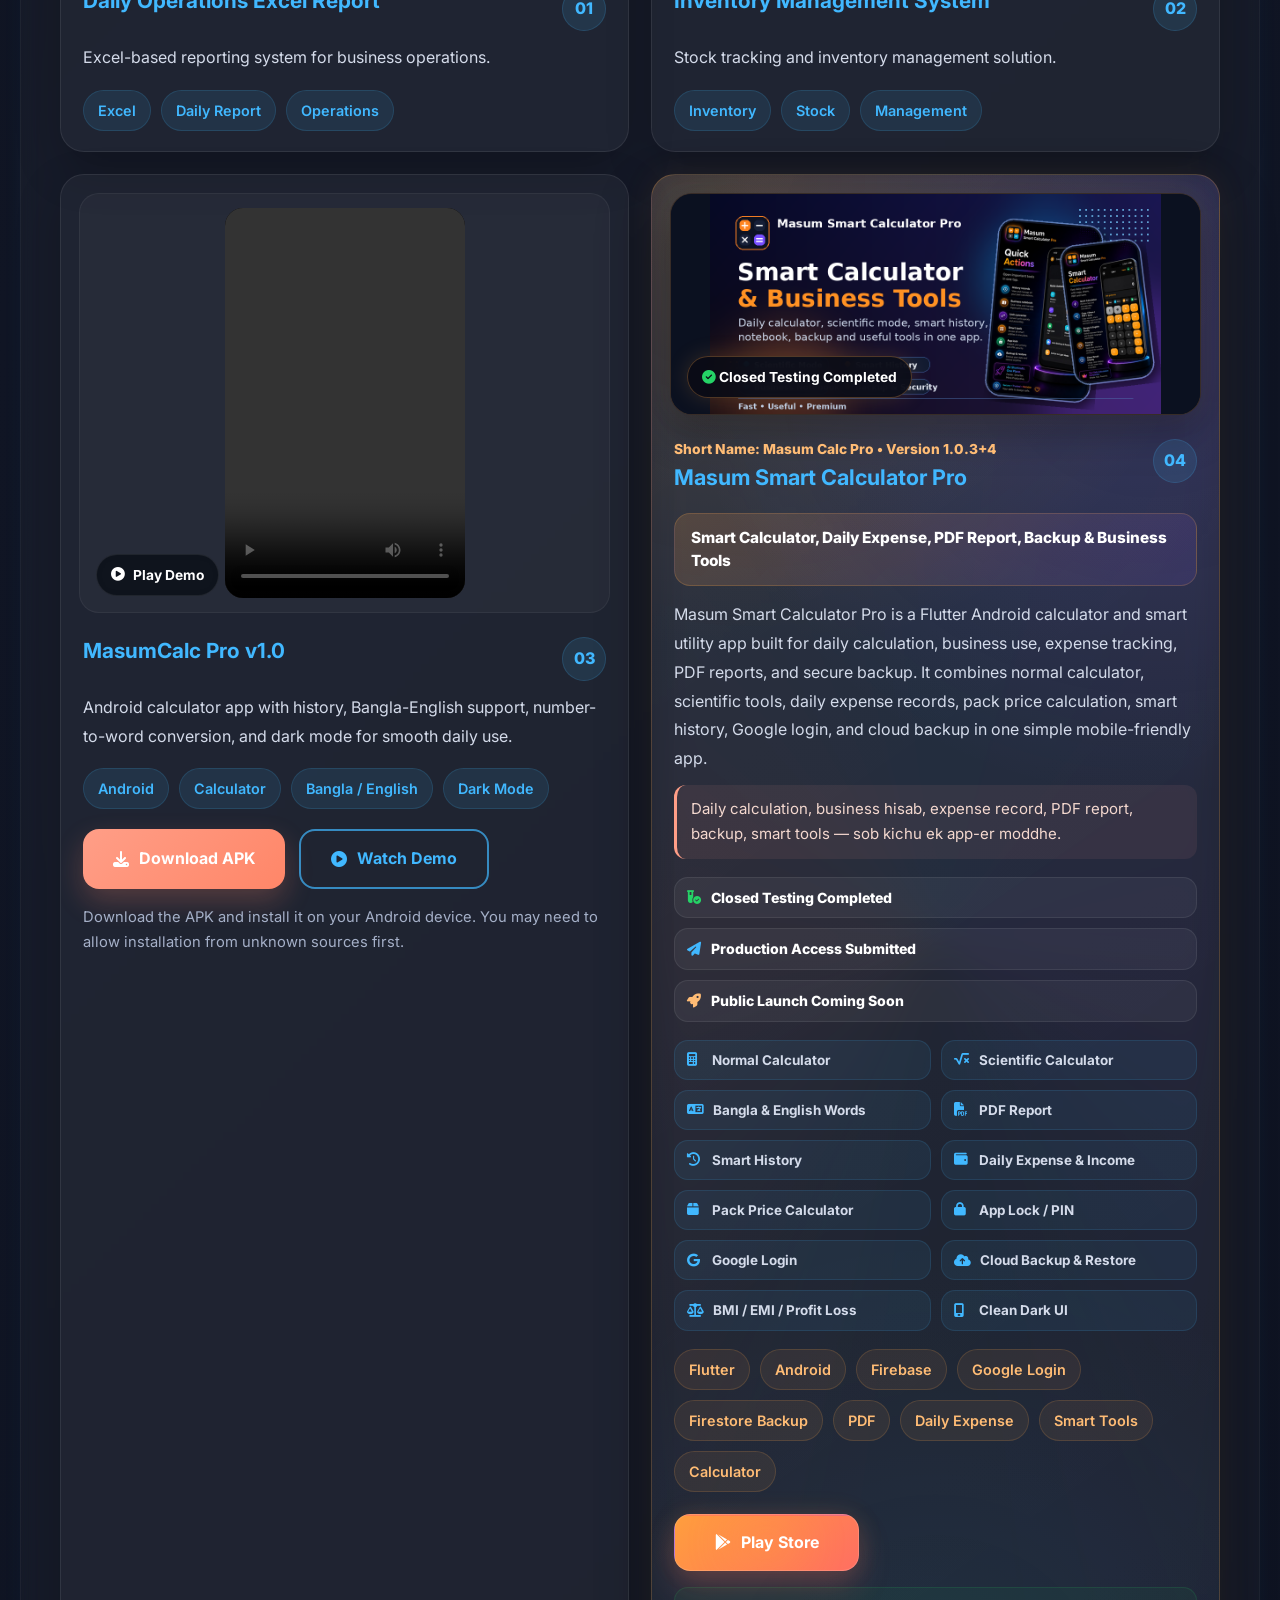
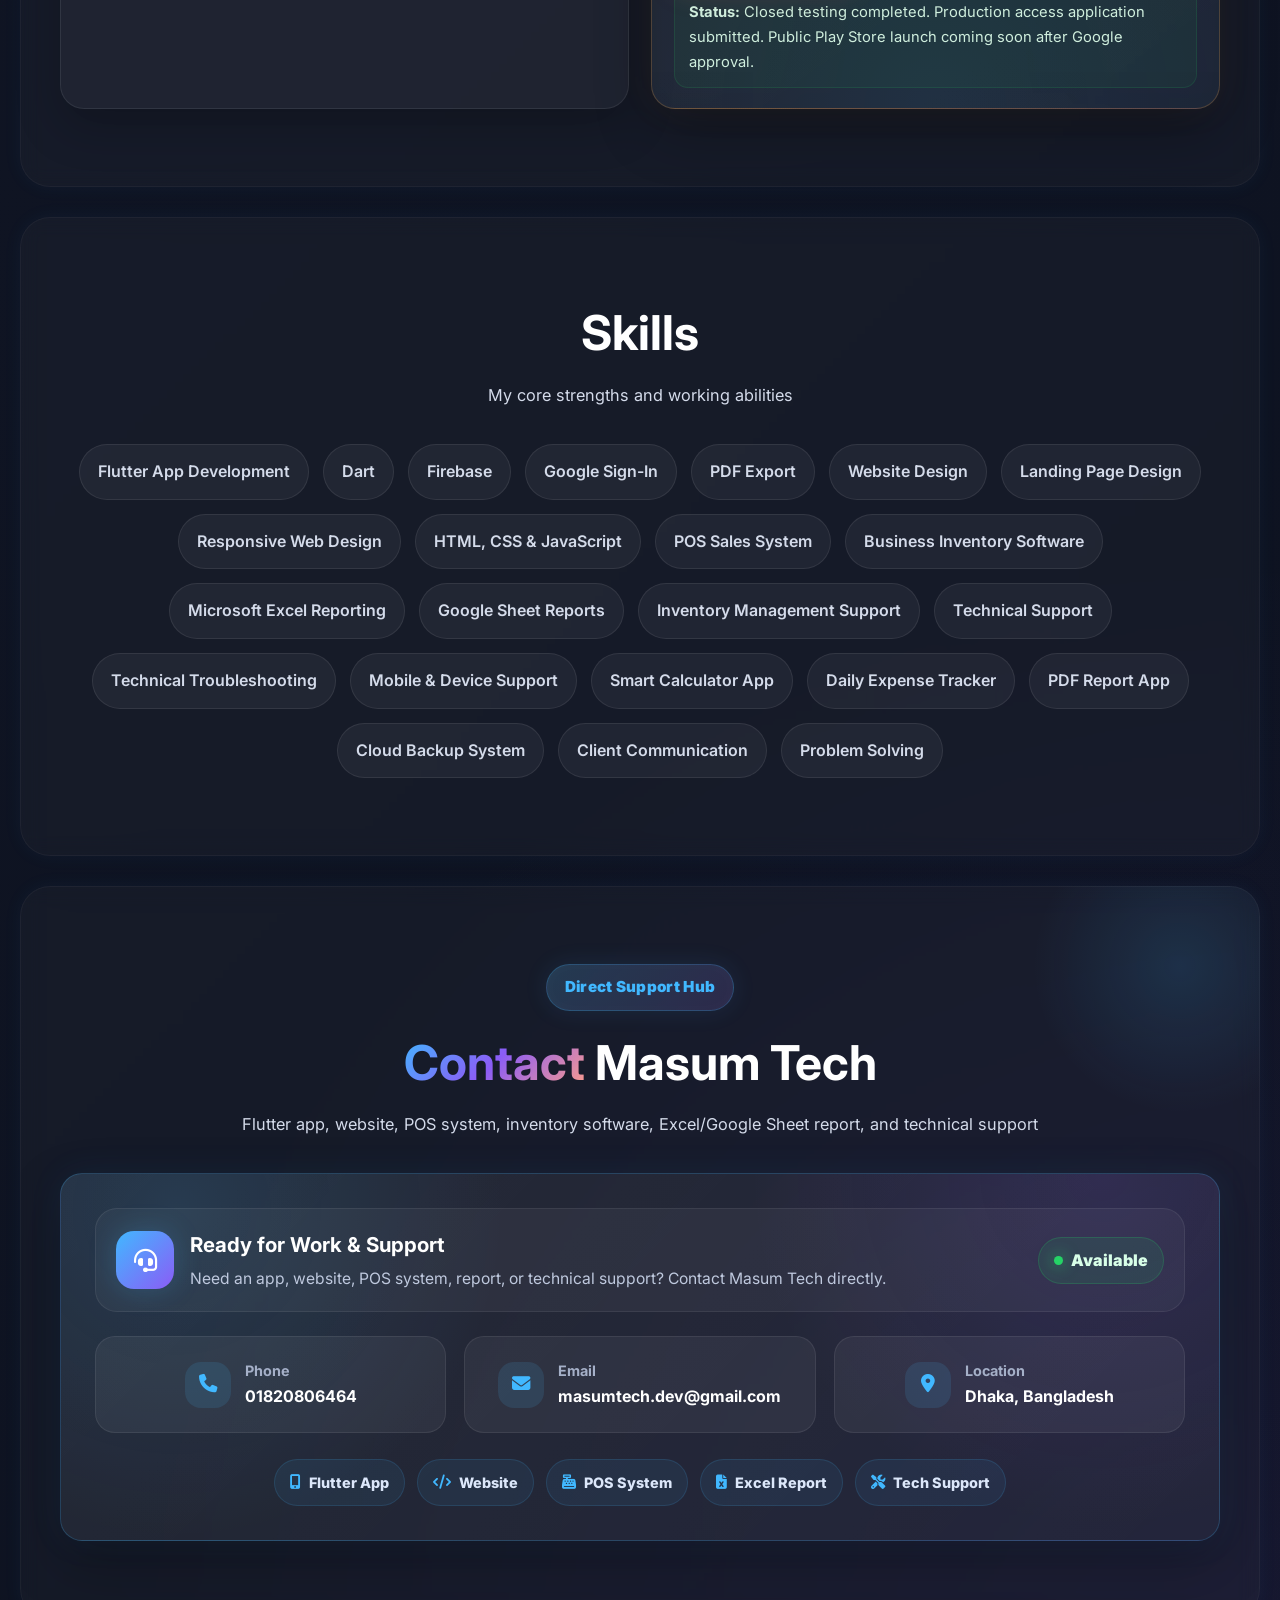
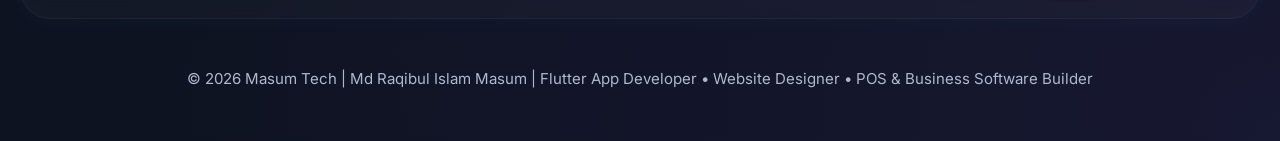
==== commit 5e58fe2b: "Update index.html" ====
--- a/index.html
+++ b/index.html
@@ -80,7 +80,7 @@
           "addressLocality": "Dhaka",
           "addressCountry": "Bangladesh"
         },
-        "email": "mailto:farabi13577@gmail.com",
+        "email": "mailto:masumtech.dev@gmail.com",
         "telephone": "+8801820806464",
         "sameAs": [
           "https://masum462441.github.io/portfolio/",
@@ -620,7 +620,7 @@
           <i class="fa-solid fa-envelope"></i>
           <div>
             <span>Email</span>
-            <strong>farabi13577@gmail.com</strong>
+            <strong>masumtech.dev@gmail.com</strong>
           </div>
         </div>
 
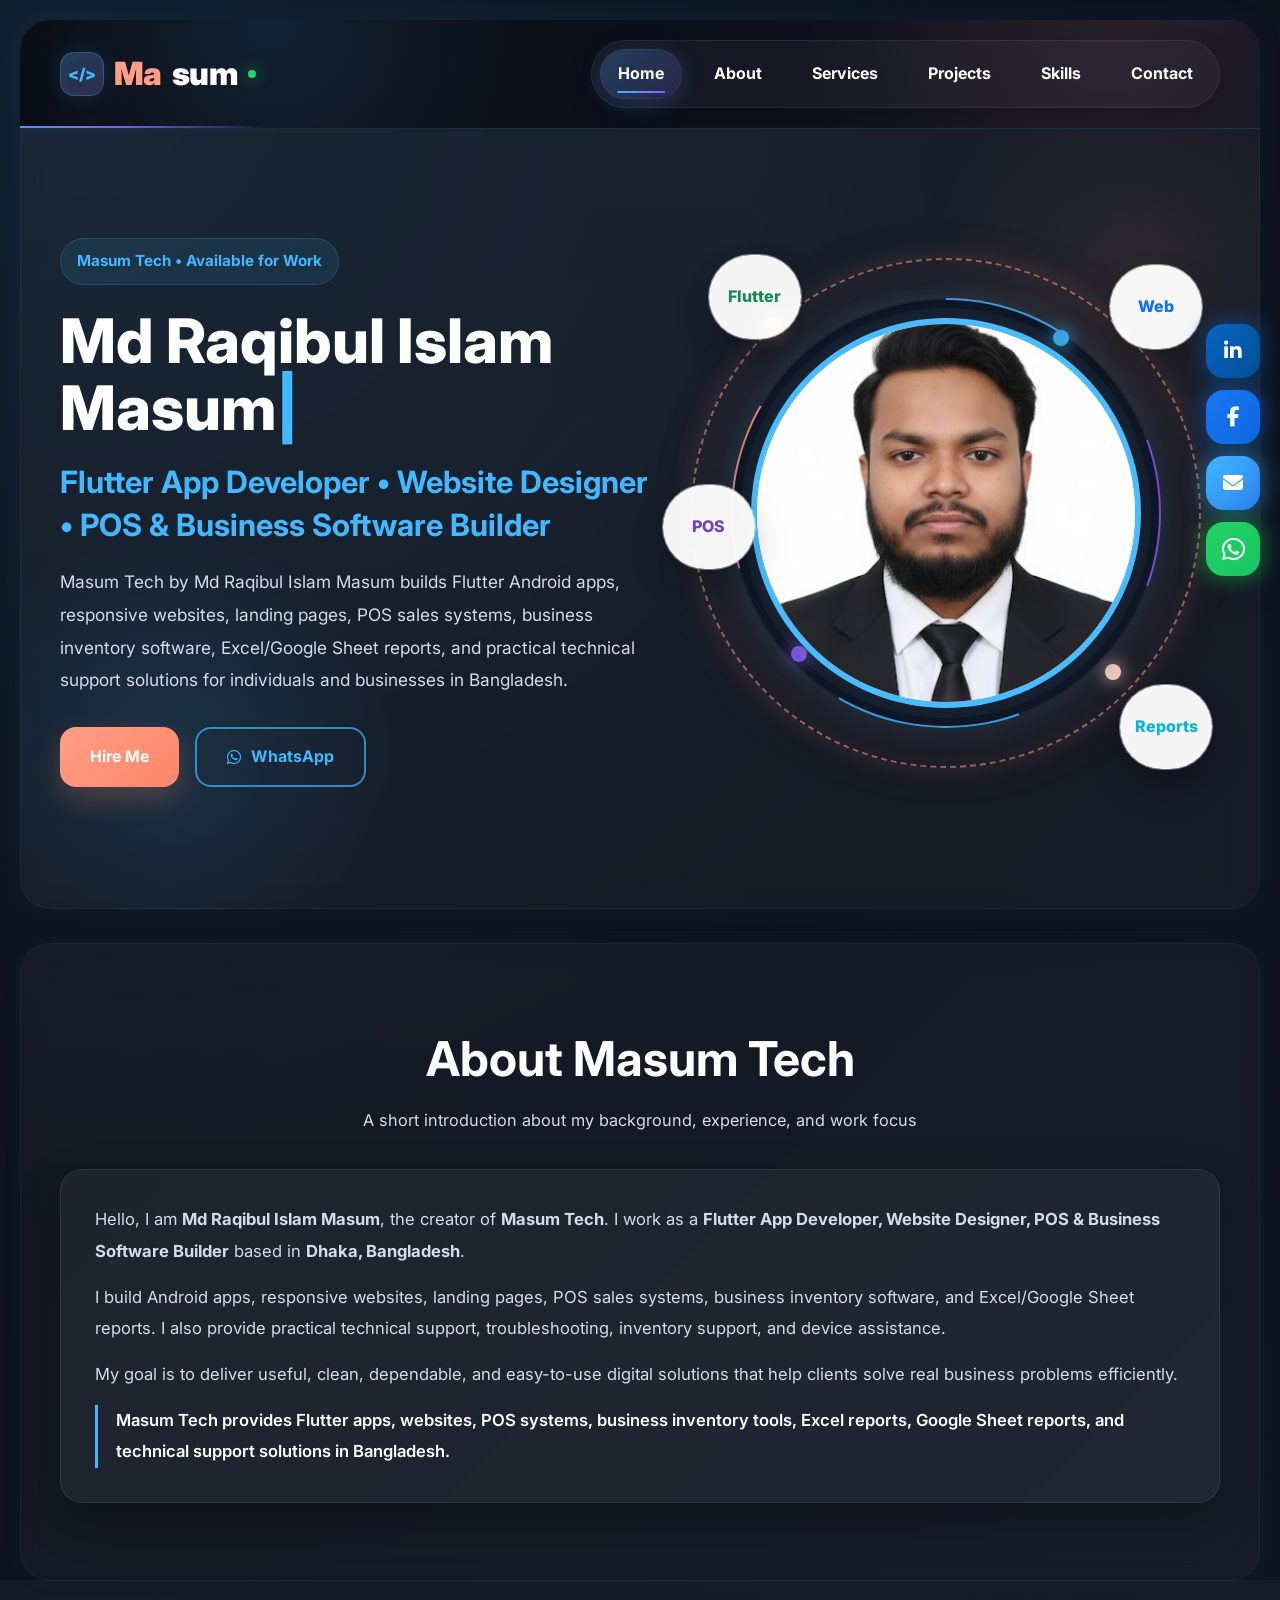
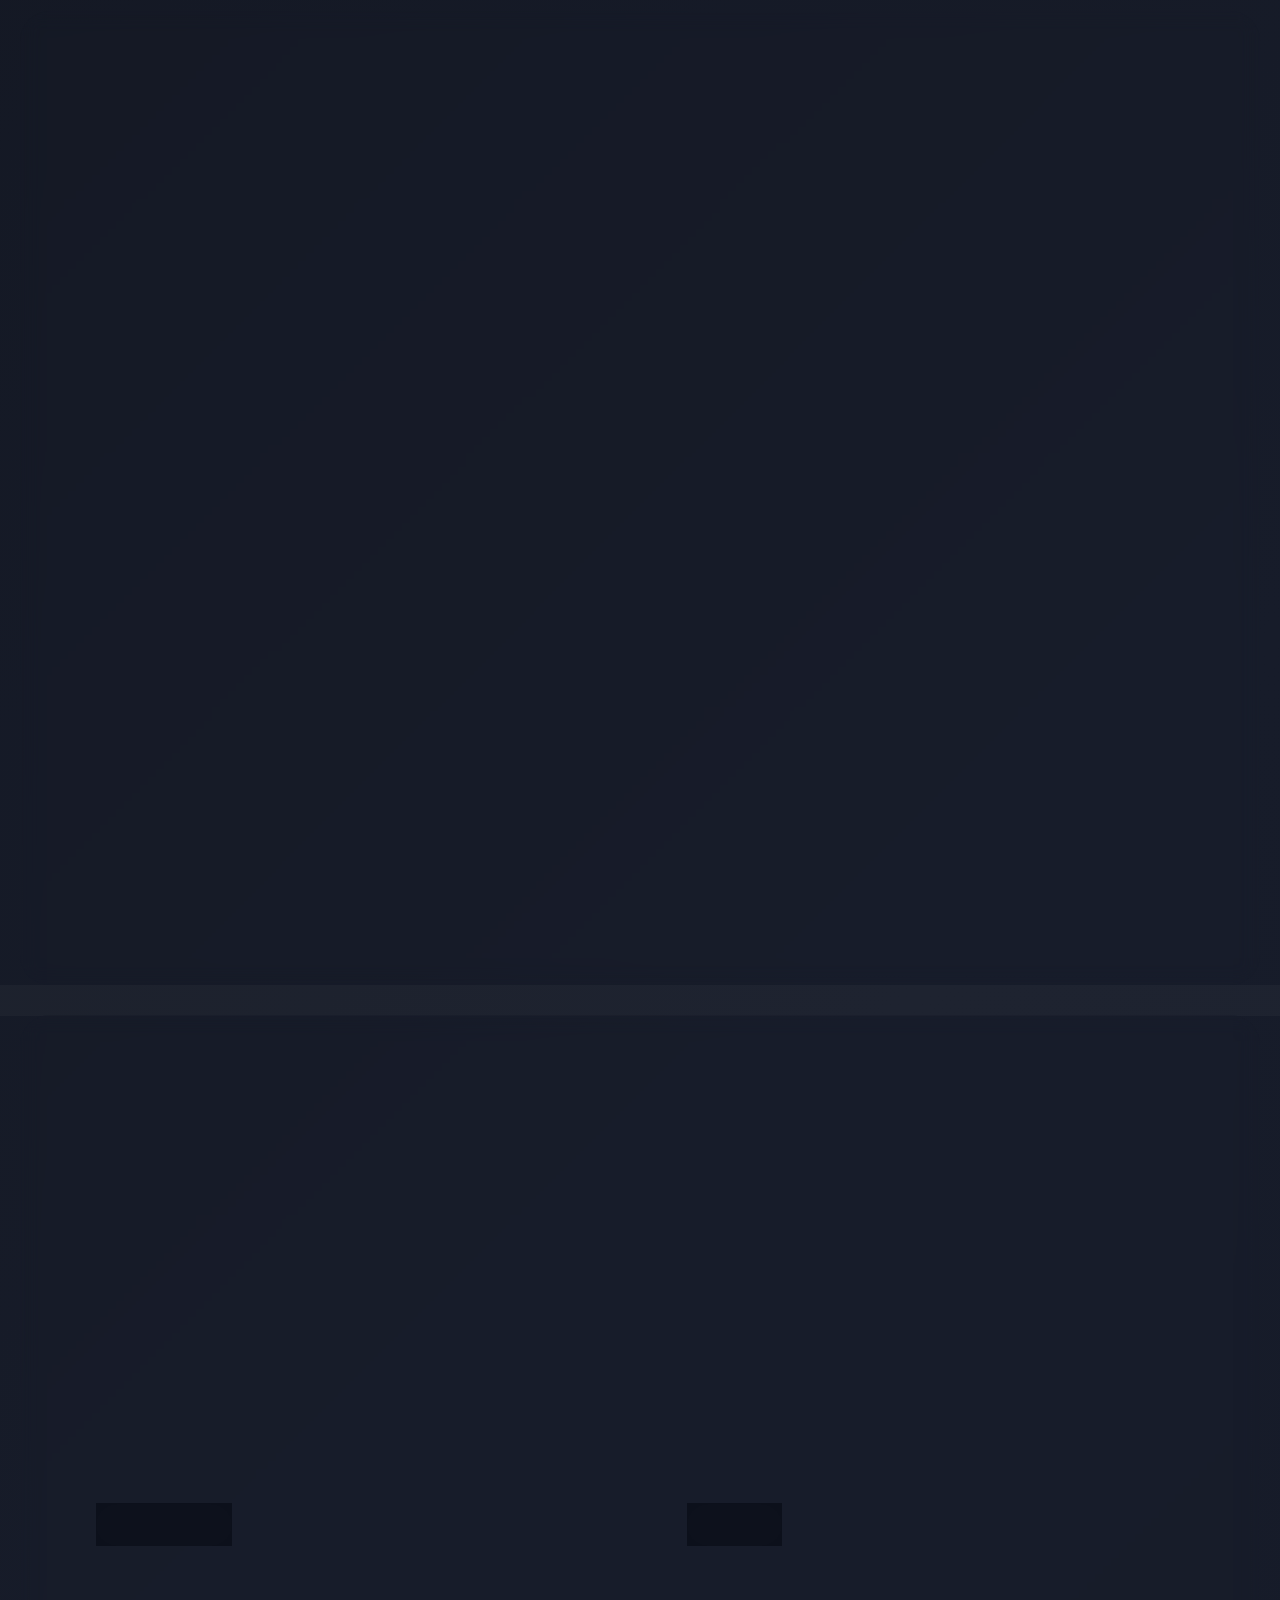
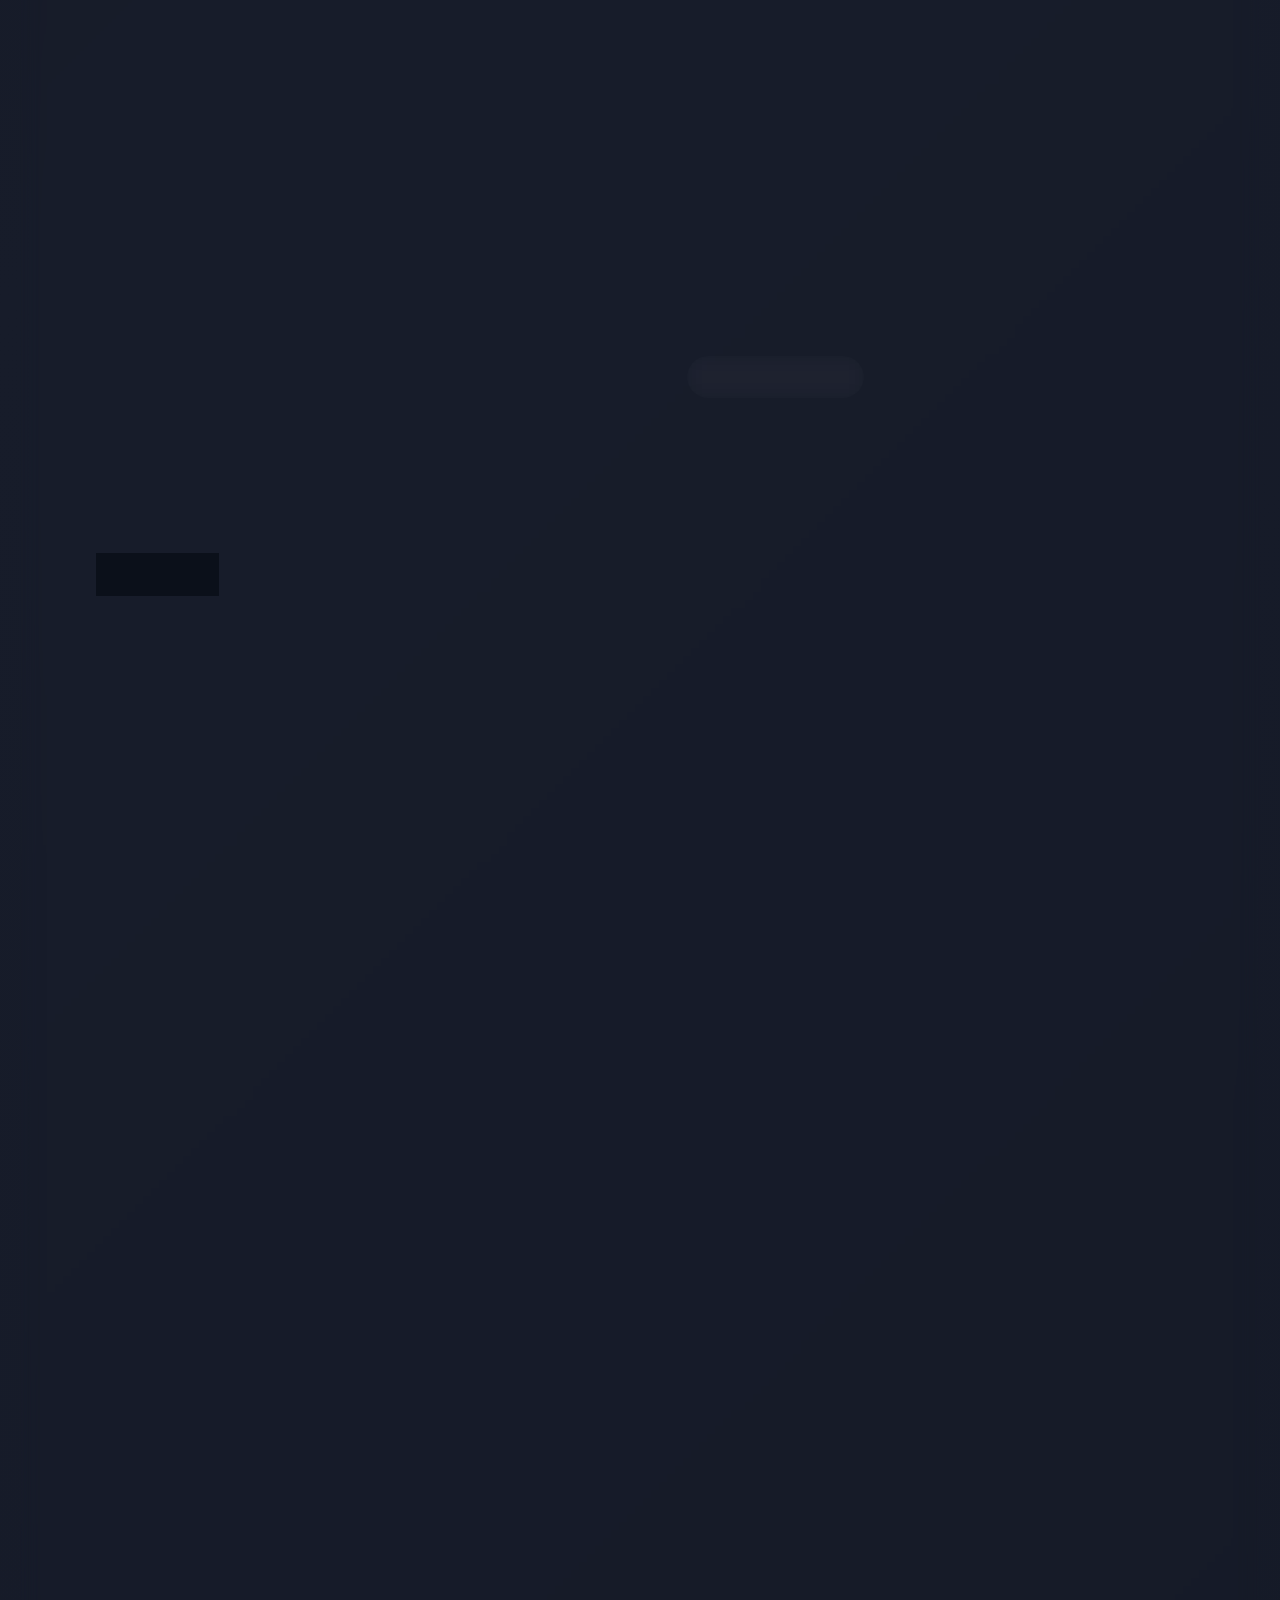
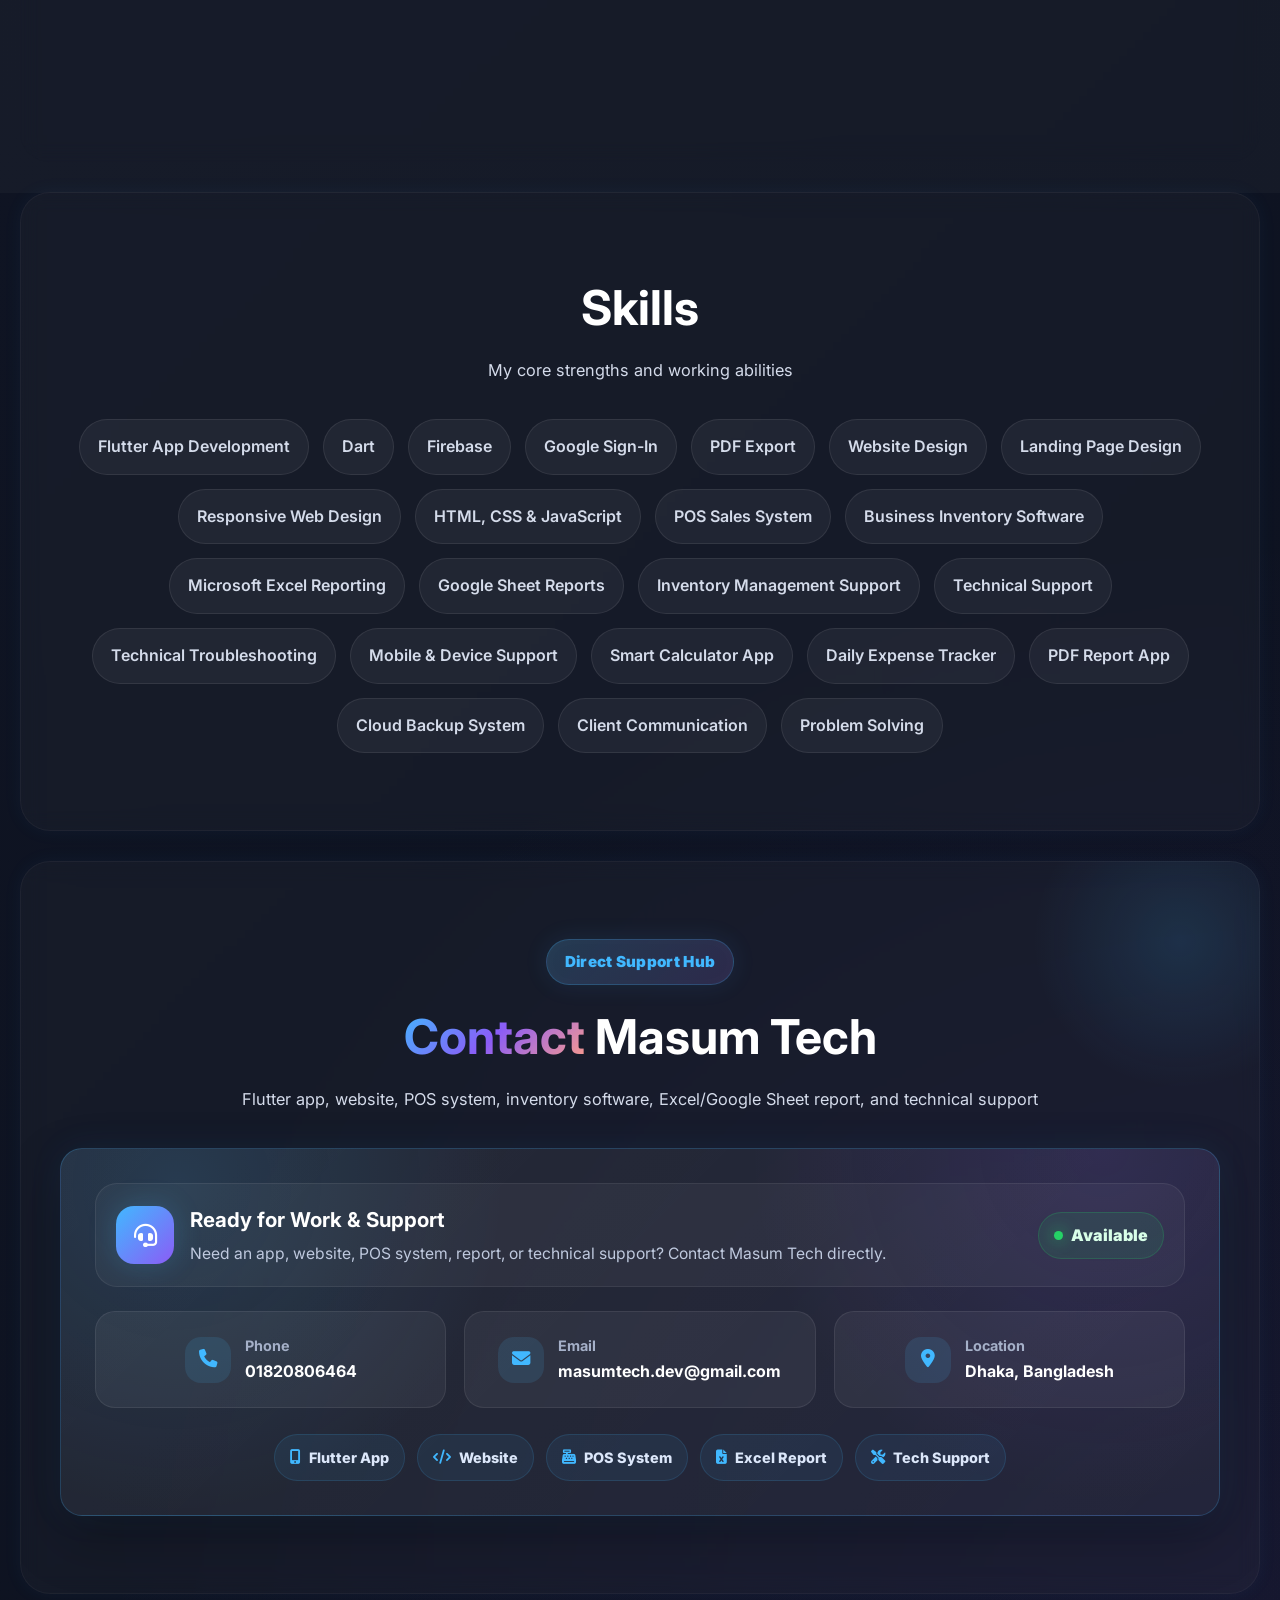
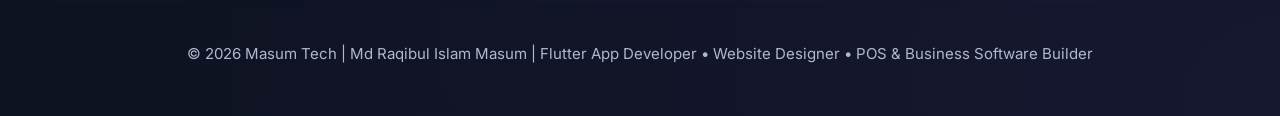
==== commit 0433f8dd: "Update index.html" ====
--- a/index.html
+++ b/index.html
@@ -10,11 +10,11 @@
 
   <meta
     name="description"
-    content="Masum Tech by Md Raqibul Islam Masum offers Flutter Android app development, website design, POS sales software, landing pages, business inventory software, Excel reports, Google Sheet reports, technical support, and Masum Smart Calculator Pro app development in Bangladesh."
+    content="Masum Tech by Md Raqibul Islam Masum offers Flutter Android app development, website design, POS sales software, landing pages, business inventory software, Excel reports, Google Sheet reports, technical support, and Masum Smart Calculator Pro, now available on Google Play."
   />
   <meta
     name="keywords"
-    content="Masum Tech, Md Raqibul Islam Masum, Masum Flutter App Developer, Masum Website Designer, Masum POS Software Builder, Masum Technical Support Bangladesh, Flutter App Developer Bangladesh, Website Designer Bangladesh, POS Sales System, Landing Page Design, Business Inventory Software, Excel Reporting, Google Sheet Reports, Masum Smart Calculator Pro, Masum Calc Pro, Flutter Android App, Calculator App, Smart Calculator, Daily Expense Tracker, PDF Report App, Google Backup, Business Calculator, EMI Calculator, BMI Calculator, Unit Converter, Bangladesh Flutter Developer"
+    content="Masum Tech, Md Raqibul Islam Masum, Masum Flutter App Developer, Masum Website Designer, Masum POS Software Builder, Masum Technical Support Bangladesh, Flutter App Developer Bangladesh, Website Designer Bangladesh, POS Sales System, Landing Page Design, Business Inventory Software, Excel Reporting, Google Sheet Reports, Masum Smart Calculator Pro, Masum Calc Pro, Google Play Calculator App, Flutter Android App, Calculator App, Smart Calculator, Daily Expense Tracker, PDF Report App, Google Backup, Business Calculator, EMI Calculator, BMI Calculator, Unit Converter, Bangladesh Flutter Developer"
   />
   <meta name="author" content="Md Raqibul Islam Masum" />
   <meta name="robots" content="index, follow" />
@@ -23,7 +23,7 @@
   <meta property="og:title" content="Masum Tech | Md Raqibul Islam Masum" />
   <meta
     property="og:description"
-    content="Flutter app development, website design, POS software, landing pages, inventory software, Excel/Google Sheet reports, technical support, and Masum Smart Calculator Pro app development."
+    content="Flutter app development, website design, POS software, landing pages, inventory software, Excel/Google Sheet reports, technical support, and Masum Smart Calculator Pro now available on Google Play."
   />
   <meta property="og:url" content="https://masum462441.github.io/portfolio/" />
   <meta property="og:type" content="website" />
@@ -34,7 +34,7 @@
   <meta name="twitter:title" content="Masum Tech | Md Raqibul Islam Masum" />
   <meta
     name="twitter:description"
-    content="Flutter app developer, website designer, POS software builder, Excel reporting, technical support specialist, and Masum Smart Calculator Pro creator in Bangladesh."
+    content="Flutter app developer, website designer, POS software builder, Excel reporting, technical support specialist, and creator of Masum Smart Calculator Pro, now live on Google Play."
   />
   <meta name="twitter:image" content="https://masum462441.github.io/portfolio/profile.jpeg" />
 
@@ -158,11 +158,12 @@
         "operatingSystem": "Android",
         "softwareVersion": "1.0.3+4",
         "url": "https://play.google.com/store/apps/details?id=com.masum.smartcalculatorpro",
+        "downloadUrl": "https://play.google.com/store/apps/details?id=com.masum.smartcalculatorpro",
         "codeRepository": "https://github.com/masum462441/masum_calc_pro_v2",
         "creator": {
           "@id": "https://masum462441.github.io/portfolio/#person"
         },
-        "description": "Masum Smart Calculator Pro is a Flutter Android calculator and smart utility app built for daily calculation, business use, expense tracking, PDF reports, pack price calculation, app lock, Google login, and secure cloud backup. Closed testing has been completed and production access application has been submitted."
+        "description": "Masum Smart Calculator Pro is a Flutter Android calculator and smart utility app built for daily calculation, business use, expense tracking, PDF reports, pack price calculation, app lock, Google login, and secure cloud backup. The app is now published and available on Google Play."
       }
     ]
   }
@@ -454,14 +455,14 @@
           />
 
           <div class="project-badge premium-status-badge">
-            <i class="fa-solid fa-circle-check"></i> Closed Testing Completed
+            <i class="fa-solid fa-circle-check"></i> Live on Google Play
           </div>
         </div>
 
         <div class="project-content premium-app-content">
           <div class="project-head">
             <div>
-              <p class="app-small-title">Short Name: Masum Calc Pro • Version 1.0.3+4</p>
+              <p class="app-small-title">Short Name: Masum Calc Pro • Version 1.0.3+4 • Published</p>
               <h4>Masum Smart Calculator Pro</h4>
             </div>
             <span class="project-no">04</span>
@@ -485,9 +486,9 @@
           </p>
 
           <div class="app-status-panel">
-            <span><i class="fa-solid fa-vial-circle-check"></i> Closed Testing Completed</span>
-            <span><i class="fa-solid fa-paper-plane"></i> Production Access Submitted</span>
-            <span><i class="fa-solid fa-rocket"></i> Public Launch Coming Soon</span>
+            <span><i class="fa-brands fa-google-play"></i> Live on Google Play</span>
+            <span><i class="fa-solid fa-download"></i> Install Now Available</span>
+            <span><i class="fa-solid fa-circle-check"></i> Public Release Published</span>
           </div>
 
           <div class="app-feature-list">
@@ -525,7 +526,7 @@
               rel="noopener"
             >
               <i class="fa-brands fa-google-play"></i>
-              Play Store
+              Install on Play Store
             </a>
 
             <a
@@ -540,8 +541,8 @@
           </div>
 
           <p class="app-install-note premium-safe-note">
-            <strong>Status:</strong> Closed testing completed. Production access application
-            submitted. Public Play Store launch coming soon after Google approval.
+            <strong>Status:</strong> Masum Smart Calculator Pro is now published on Google Play.
+            Users can install the app directly from the Play Store.
           </p>
         </div>
       </div>
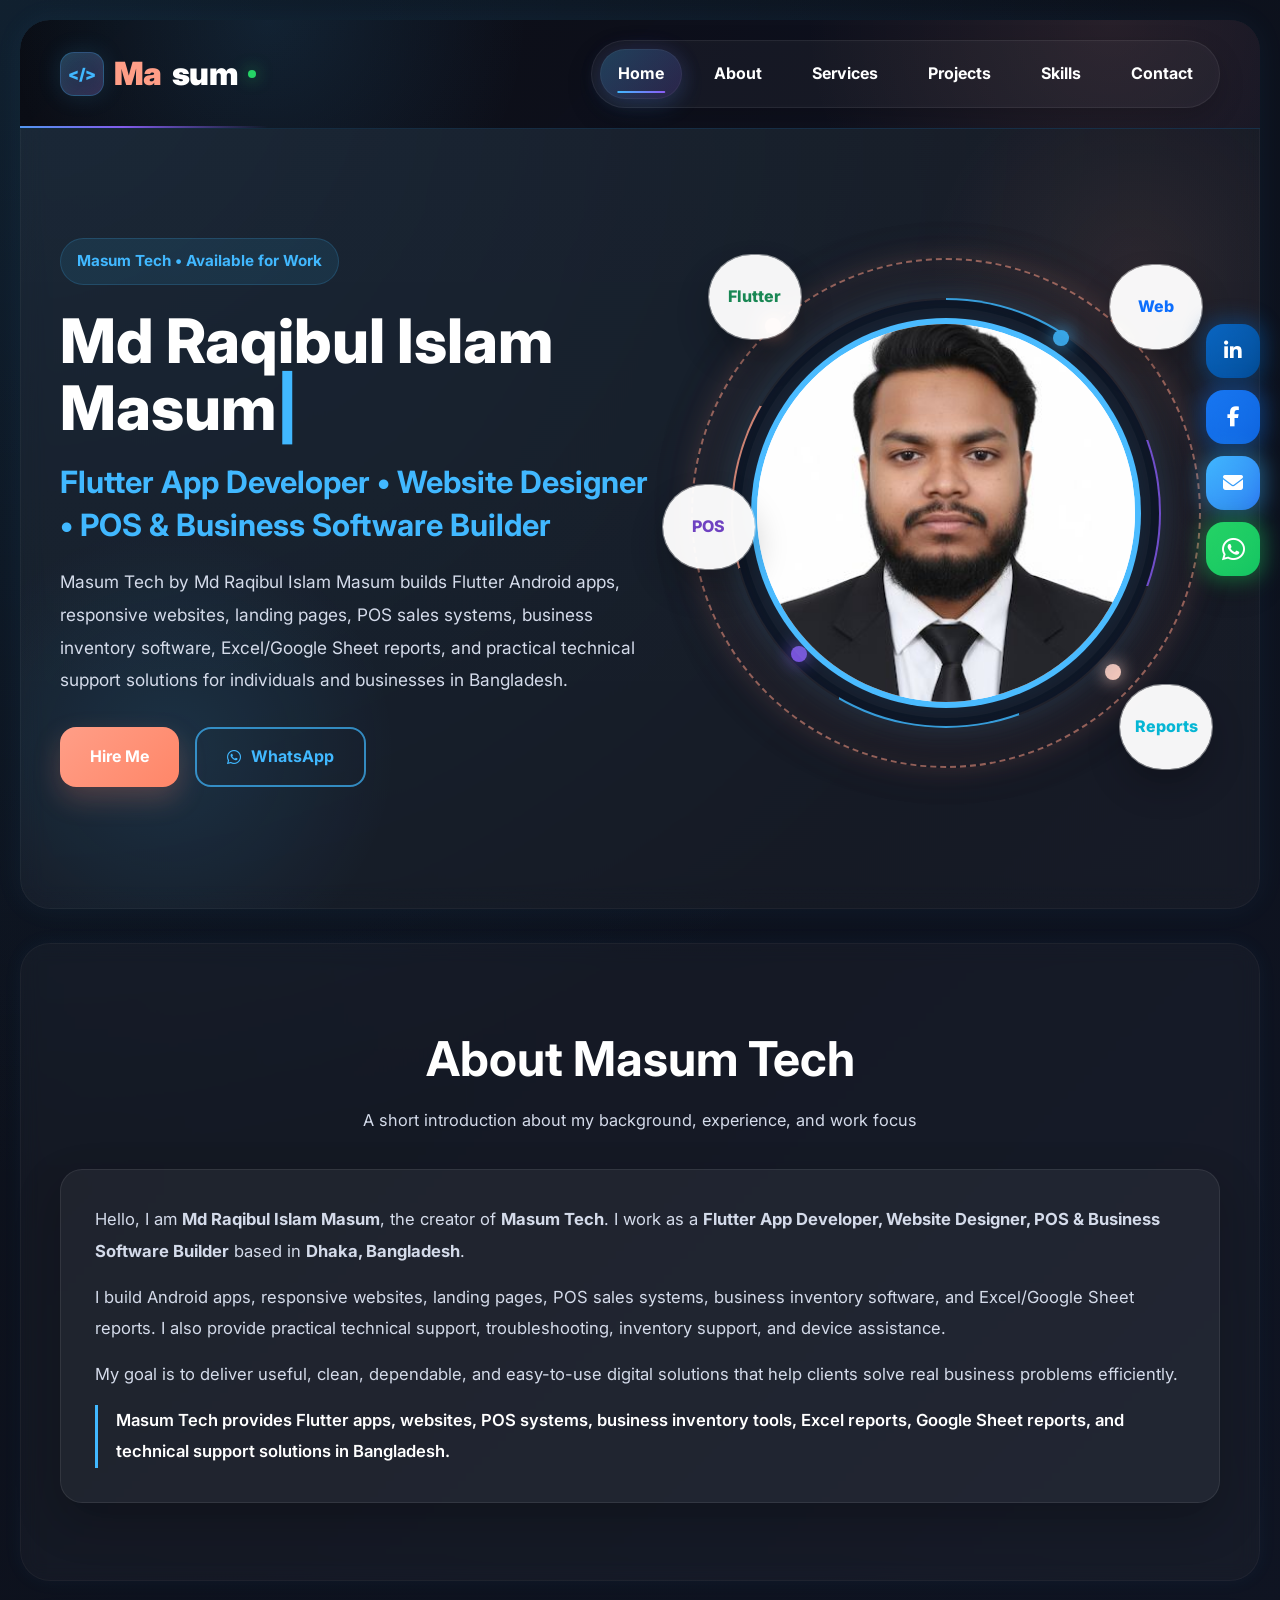
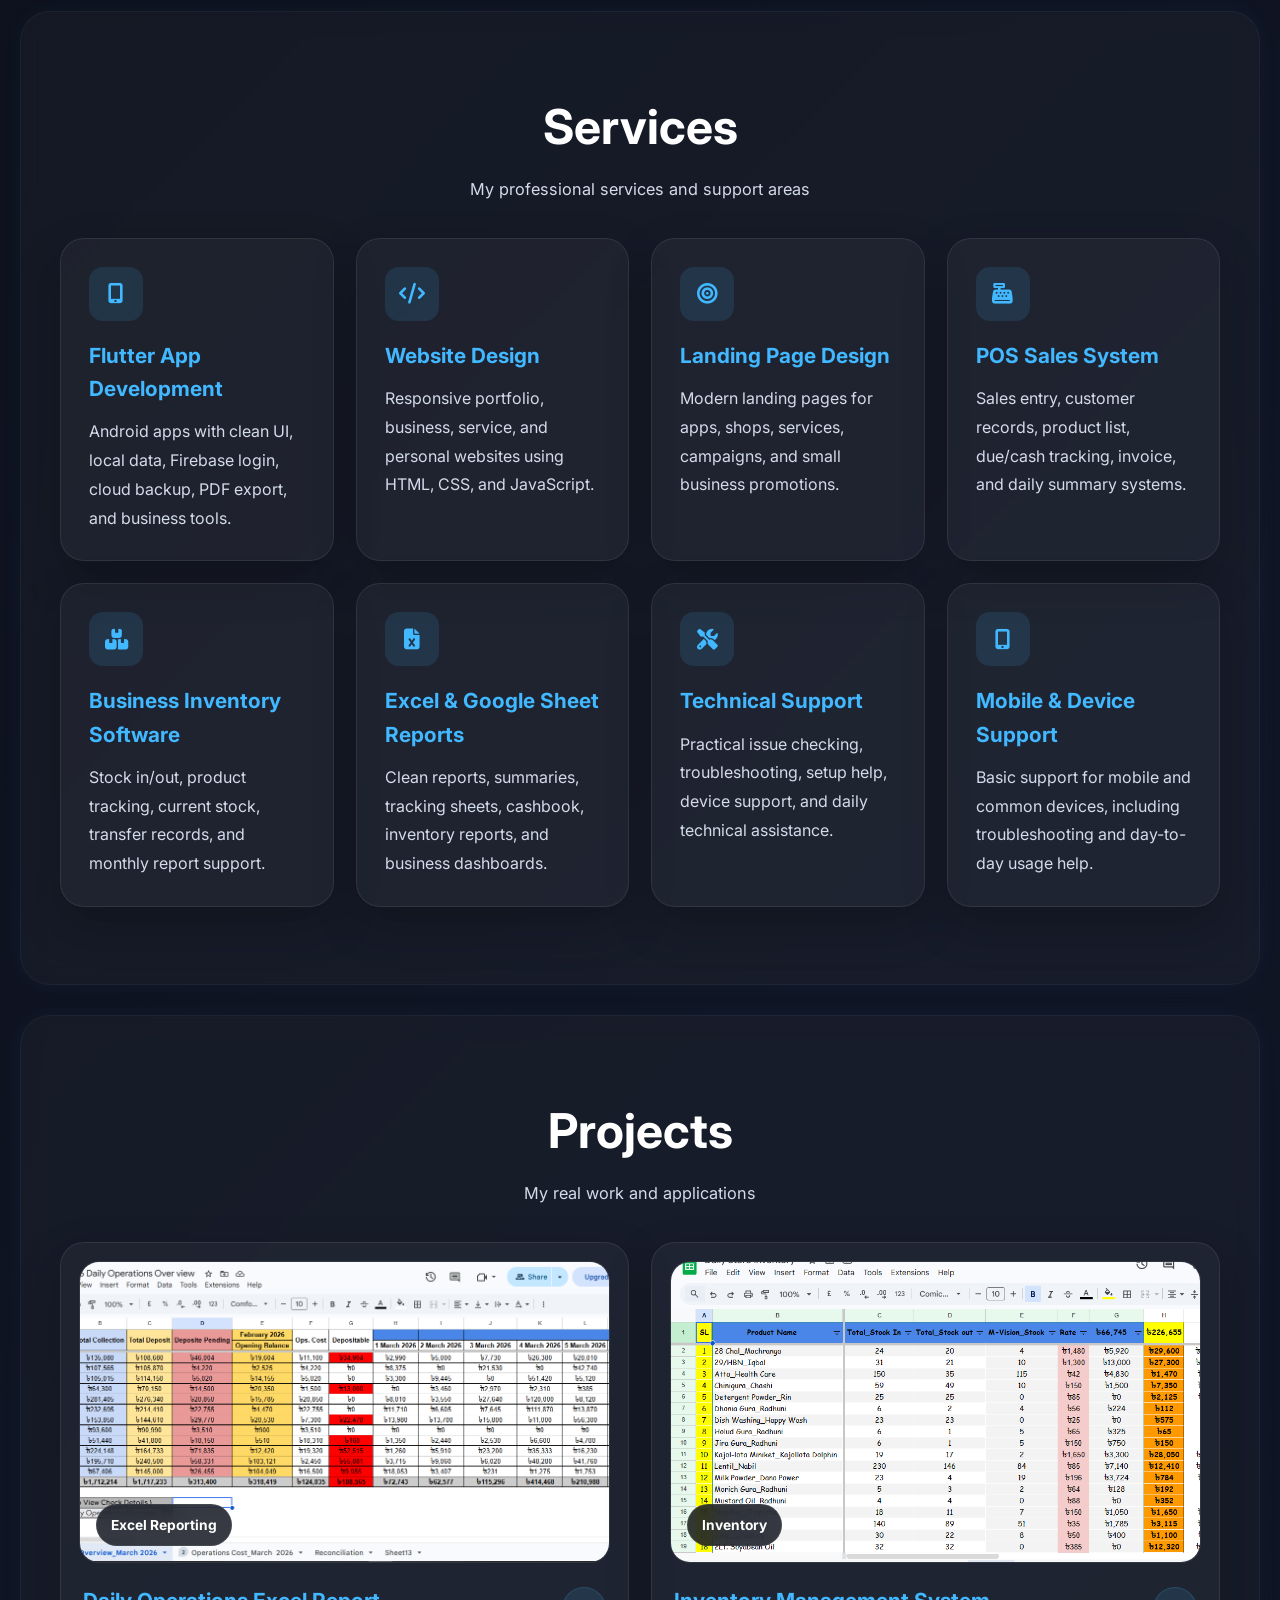
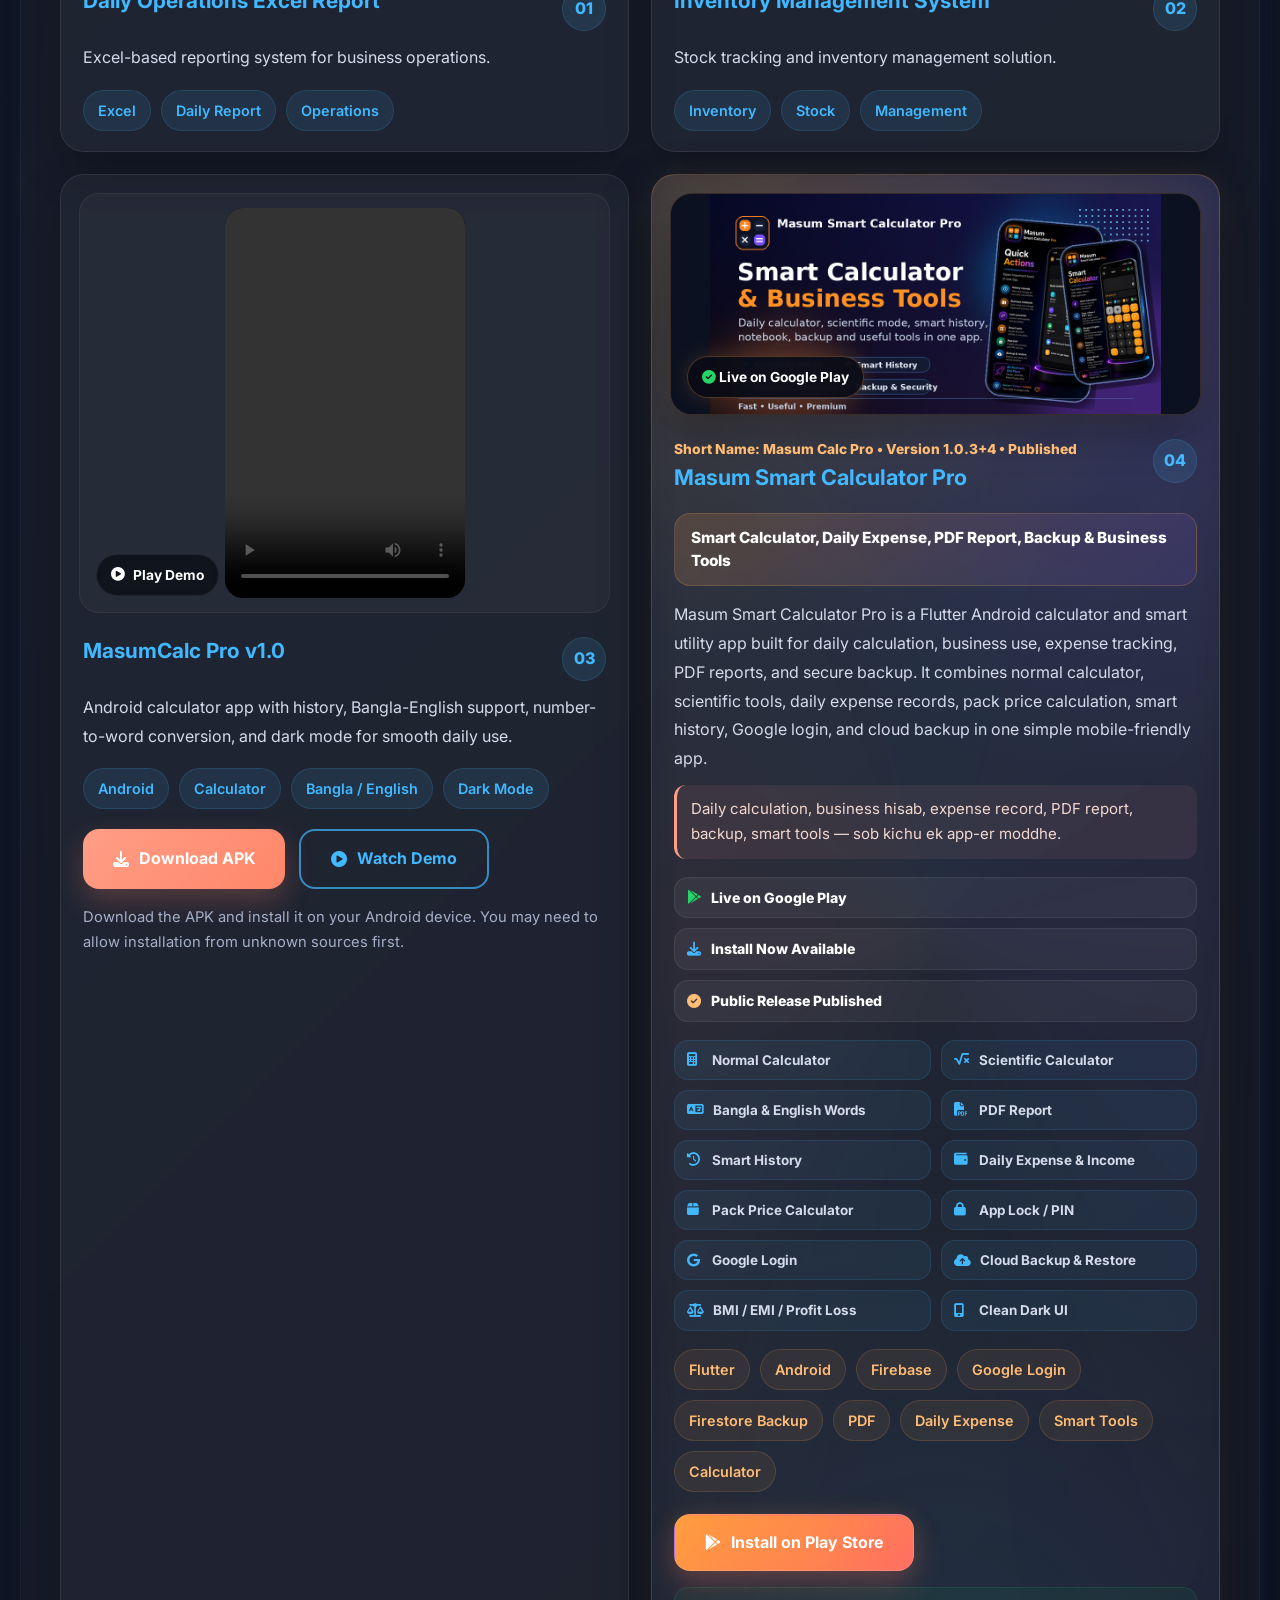
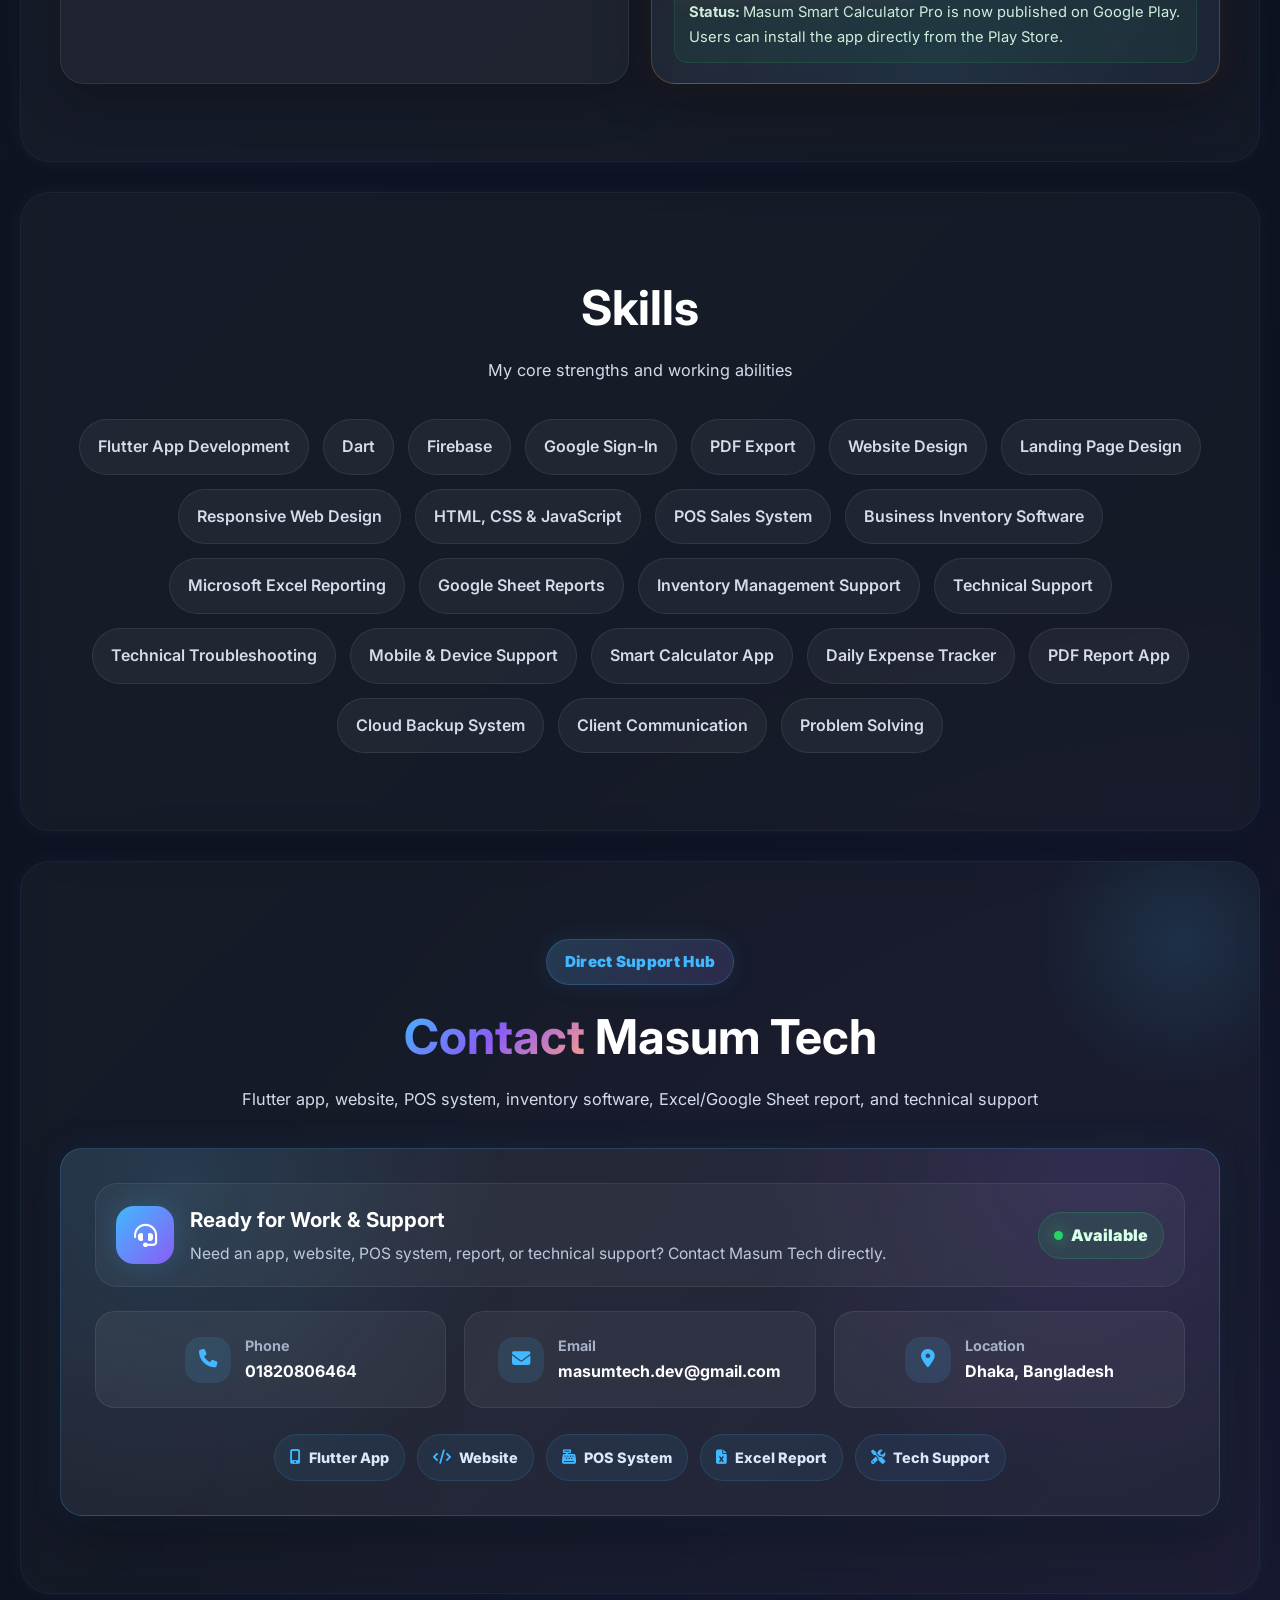
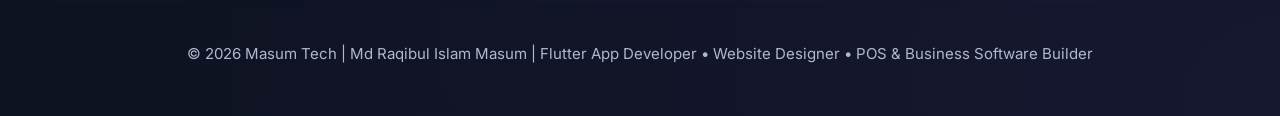
==== commit c291f7e8: "Update print statement from 'Hello' to 'Goodbye'" ====
--- a/index.html
+++ b/index.html
@@ -18,46 +18,113 @@
   />
   <meta name="author" content="Md Raqibul Islam Masum" />
   <meta name="robots" content="index, follow" />
-  <link rel="canonical" href="https://masum462441.github.io/portfolio/" />
-
-  <meta property="og:title" content="Masum Tech | Md Raqibul Islam Masum" />
+
+  <link
+    rel="canonical"
+    href="https://masumtechdev.github.io/portfolio/"
+  />
+
+  <meta
+    property="og:title"
+    content="Masum Tech | Md Raqibul Islam Masum"
+  />
+
   <meta
     property="og:description"
     content="Flutter app development, website design, POS software, landing pages, inventory software, Excel/Google Sheet reports, technical support, and Masum Smart Calculator Pro now available on Google Play."
   />
-  <meta property="og:url" content="https://masum462441.github.io/portfolio/" />
-  <meta property="og:type" content="website" />
-  <meta property="og:image" content="https://masum462441.github.io/portfolio/profile.jpeg" />
-  <meta property="og:site_name" content="Masum Tech" />
-
-  <meta name="twitter:card" content="summary_large_image" />
-  <meta name="twitter:title" content="Masum Tech | Md Raqibul Islam Masum" />
+
+  <meta
+    property="og:url"
+    content="https://masumtechdev.github.io/portfolio/"
+  />
+
+  <meta
+    property="og:type"
+    content="website"
+  />
+
+  <meta
+    property="og:image"
+    content="https://masumtechdev.github.io/portfolio/profile.jpeg"
+  />
+
+  <meta
+    property="og:site_name"
+    content="Masum Tech"
+  />
+
+  <meta
+    name="twitter:card"
+    content="summary_large_image"
+  />
+
+  <meta
+    name="twitter:title"
+    content="Masum Tech | Md Raqibul Islam Masum"
+  />
+
   <meta
     name="twitter:description"
     content="Flutter app developer, website designer, POS software builder, Excel reporting, technical support specialist, and creator of Masum Smart Calculator Pro, now live on Google Play."
   />
-  <meta name="twitter:image" content="https://masum462441.github.io/portfolio/profile.jpeg" />
-
-  <link rel="icon" href="favicon.ico" type="image/x-icon" />
-  <link rel="icon" type="image/png" sizes="32x32" href="favicon-32x32.png" />
-
-  <link rel="preconnect" href="https://fonts.googleapis.com" />
-  <link rel="preconnect" href="https://fonts.gstatic.com" crossorigin />
+
+  <meta
+    name="twitter:image"
+    content="https://masumtechdev.github.io/portfolio/profile.jpeg"
+  />
+
+  <link
+    rel="icon"
+    href="favicon.ico"
+    type="image/x-icon"
+  />
+
+  <link
+    rel="icon"
+    type="image/png"
+    sizes="32x32"
+    href="favicon-32x32.png"
+  />
+
+  <link
+    rel="preconnect"
+    href="https://fonts.googleapis.com"
+  />
+
+  <link
+    rel="preconnect"
+    href="https://fonts.gstatic.com"
+    crossorigin
+  />
+
   <link
     href="https://fonts.googleapis.com/css2?family=Inter:wght@400;500;600;700;800;900&display=swap"
     rel="stylesheet"
   />
 
-  <link rel="stylesheet" href="style.css" />
+  <link
+    rel="stylesheet"
+    href="style.css"
+  />
+
   <link
     rel="stylesheet"
     href="https://cdnjs.cloudflare.com/ajax/libs/font-awesome/6.5.2/css/all.min.css"
   />
 
-  <script async src="https://www.googletagmanager.com/gtag/js?id=G-J15NSN0JDG"></script>
+  <script
+    async
+    src="https://www.googletagmanager.com/gtag/js?id=G-J15NSN0JDG"
+  ></script>
+
   <script>
     window.dataLayer = window.dataLayer || [];
-    function gtag(){dataLayer.push(arguments);}
+
+    function gtag() {
+      dataLayer.push(arguments);
+    }
+
     gtag("js", new Date());
     gtag("config", "G-J15NSN0JDG");
   </script>
@@ -68,11 +135,11 @@
     "@graph": [
       {
         "@type": "Person",
-        "@id": "https://masum462441.github.io/portfolio/#person",
+        "@id": "https://masumtechdev.github.io/portfolio/#person",
         "name": "Md Raqibul Islam Masum",
         "alternateName": "Masum Tech",
-        "url": "https://masum462441.github.io/portfolio/",
-        "image": "https://masum462441.github.io/portfolio/profile.jpeg",
+        "url": "https://masumtechdev.github.io/portfolio/",
+        "image": "https://masumtechdev.github.io/portfolio/profile.jpeg",
         "jobTitle": "Flutter App Developer, Website Designer, POS Software Builder and Technical Support Specialist",
         "description": "Md Raqibul Islam Masum is the creator of Masum Tech, offering Flutter Android app development, website design, POS sales systems, business inventory software, Excel and Google Sheet reports, technical support, and Masum Smart Calculator Pro app development in Bangladesh.",
         "address": {
@@ -83,9 +150,9 @@
         "email": "mailto:masumtech.dev@gmail.com",
         "telephone": "+8801820806464",
         "sameAs": [
-          "https://masum462441.github.io/portfolio/",
-          "https://github.com/masum462441/portfolio",
-          "https://github.com/masum462441/masum_calc_pro_v2",
+          "https://masumtechdev.github.io/portfolio/",
+          "https://github.com/masumtechdev/portfolio",
+          "https://github.com/masumtechdev/masum_calc_pro_v2",
           "https://facebook.com/farabi1masum",
           "https://www.linkedin.com/in/md-raqibul-islam-masum-a5b36a201/"
         ],
@@ -115,27 +182,27 @@
       },
       {
         "@type": "WebSite",
-        "@id": "https://masum462441.github.io/portfolio/#website",
+        "@id": "https://masumtechdev.github.io/portfolio/#website",
         "name": "Masum Tech",
         "alternateName": "Md Raqibul Islam Masum Portfolio",
-        "url": "https://masum462441.github.io/portfolio/",
+        "url": "https://masumtechdev.github.io/portfolio/",
         "publisher": {
-          "@id": "https://masum462441.github.io/portfolio/#person"
+          "@id": "https://masumtechdev.github.io/portfolio/#person"
         }
       },
       {
         "@type": "ProfessionalService",
-        "@id": "https://masum462441.github.io/portfolio/#service",
+        "@id": "https://masumtechdev.github.io/portfolio/#service",
         "name": "Masum Tech",
-        "url": "https://masum462441.github.io/portfolio/",
-        "image": "https://masum462441.github.io/portfolio/profile.jpeg",
+        "url": "https://masumtechdev.github.io/portfolio/",
+        "image": "https://masumtechdev.github.io/portfolio/profile.jpeg",
         "description": "Masum Tech provides Flutter Android app development, website design, landing page design, POS sales software, business inventory software, Excel reports, Google Sheet reports, and technical support services in Bangladesh.",
         "areaServed": {
           "@type": "Country",
           "name": "Bangladesh"
         },
         "founder": {
-          "@id": "https://masum462441.github.io/portfolio/#person"
+          "@id": "https://masumtechdev.github.io/portfolio/#person"
         },
         "serviceType": [
           "Flutter App Development",
@@ -151,7 +218,7 @@
       },
       {
         "@type": "SoftwareApplication",
-        "@id": "https://masum462441.github.io/portfolio/#masum-smart-calculator-pro",
+        "@id": "https://masumtechdev.github.io/portfolio/#masum-smart-calculator-pro",
         "name": "Masum Smart Calculator Pro",
         "alternateName": "Masum Calc Pro",
         "applicationCategory": "UtilitiesApplication",
@@ -159,9 +226,9 @@
         "softwareVersion": "1.0.3+4",
         "url": "https://play.google.com/store/apps/details?id=com.masum.smartcalculatorpro",
         "downloadUrl": "https://play.google.com/store/apps/details?id=com.masum.smartcalculatorpro",
-        "codeRepository": "https://github.com/masum462441/masum_calc_pro_v2",
+        "codeRepository": "https://github.com/masumtechdev/masum_calc_pro_v2",
         "creator": {
-          "@id": "https://masum462441.github.io/portfolio/#person"
+          "@id": "https://masumtechdev.github.io/portfolio/#person"
         },
         "description": "Masum Smart Calculator Pro is a Flutter Android calculator and smart utility app built for daily calculation, business use, expense tracking, PDF reports, pack price calculation, app lock, Google login, and secure cloud backup. The app is now published and available on Google Play."
       }
@@ -171,38 +238,88 @@
 </head>
 
 <body>
+
   <div class="top-box">
-    <header class="navbar" id="navbar">
-      <a href="#home" class="logo">
+
+    <header
+      class="navbar"
+      id="navbar"
+    >
+
+      <a
+        href="#home"
+        class="logo"
+      >
         <span>Ma</span>sum
         <small class="logo-dot"></small>
       </a>
 
-      <button class="menu-toggle" id="menuToggle" aria-label="Open Menu" aria-expanded="false">
+      <button
+        class="menu-toggle"
+        id="menuToggle"
+        aria-label="Open Menu"
+        aria-expanded="false"
+      >
         <span></span>
         <span></span>
         <span></span>
       </button>
 
-      <nav class="nav-links" id="navLinks">
-        <a href="#home" class="active">Home</a>
-        <a href="#about">About</a>
-        <a href="#services">Services</a>
-        <a href="#projects">Projects</a>
-        <a href="#skills">Skills</a>
-        <a href="#contact">Contact</a>
+      <nav
+        class="nav-links"
+        id="navLinks"
+      >
+
+        <a
+          href="#home"
+          class="active"
+        >
+          Home
+        </a>
+
+        <a href="#about">
+          About
+        </a>
+
+        <a href="#services">
+          Services
+        </a>
+
+        <a href="#projects">
+          Projects
+        </a>
+
+        <a href="#skills">
+          Skills
+        </a>
+
+        <a href="#contact">
+          Contact
+        </a>
+
       </nav>
+
     </header>
 
-    <section class="hero reveal" id="home">
+
+    <section
+      class="hero reveal"
+      id="home"
+    >
+
       <div class="hero-left">
-        <p class="intro-badge">Masum Tech • Available for Work</p>
+
+        <p class="intro-badge">
+          Masum Tech • Available for Work
+        </p>
 
         <h1 class="hero-name">
           <span id="typing-name"></span><span class="cursor">|</span>
         </h1>
 
-        <h2>Flutter App Developer • Website Designer • POS & Business Software Builder</h2>
+        <h2>
+          Flutter App Developer • Website Designer • POS & Business Software Builder
+        </h2>
 
         <p class="hero-text">
           Masum Tech by Md Raqibul Islam Masum builds Flutter Android apps,
@@ -212,14 +329,31 @@
         </p>
 
         <div class="hero-buttons">
-          <a href="#contact" class="btn primary-btn">Hire Me</a>
-          <a href="https://wa.me/8801820806464" target="_blank" rel="noopener" class="btn outline-btn">
-            <i class="fa-brands fa-whatsapp"></i> WhatsApp
+
+          <a
+            href="#contact"
+            class="btn primary-btn"
+          >
+            Hire Me
           </a>
-        </div>
-      </div>
+
+          <a
+            href="https://wa.me/8801820806464"
+            target="_blank"
+            rel="noopener"
+            class="btn outline-btn"
+          >
+            <i class="fa-brands fa-whatsapp"></i>
+            WhatsApp
+          </a>
+
+        </div>
+
+      </div>
+
 
       <div class="hero-right">
+
         <div class="ring-glow"></div>
 
         <div class="circle-ring outer-ring">
@@ -232,159 +366,336 @@
           <span class="orbit-dot dot-4"></span>
         </div>
 
-        <div class="floating-icon icon-1">Flutter</div>
-        <div class="floating-icon icon-2">POS</div>
-        <div class="floating-icon icon-3">Web</div>
-        <div class="floating-icon icon-4">Reports</div>
+        <div class="floating-icon icon-1">
+          Flutter
+        </div>
+
+        <div class="floating-icon icon-2">
+          POS
+        </div>
+
+        <div class="floating-icon icon-3">
+          Web
+        </div>
+
+        <div class="floating-icon icon-4">
+          Reports
+        </div>
 
         <div class="profile-circle">
+
           <img
             src="profile.jpeg"
             alt="Md Raqibul Islam Masum - Masum Tech Flutter App Developer, Website Designer and POS Software Builder in Bangladesh"
             class="profile-image"
           />
-        </div>
-      </div>
+
+        </div>
+
+      </div>
+
     </section>
+
   </div>
 
-  <section class="section reveal" id="about">
+
+  <!-- ABOUT -->
+
+  <section
+    class="section reveal"
+    id="about"
+  >
+
     <div class="section-title">
-      <h3>About Masum Tech</h3>
-      <p>A short introduction about my background, experience, and work focus</p>
+
+      <h3>
+        About Masum Tech
+      </h3>
+
+      <p>
+        A short introduction about my background, experience, and work focus
+      </p>
+
     </div>
 
+
     <div class="card">
+
       <p>
         Hello, I am <strong>Md Raqibul Islam Masum</strong>, the creator of
         <strong>Masum Tech</strong>. I work as a
         <strong>Flutter App Developer, Website Designer, POS & Business Software Builder</strong>
         based in <strong>Dhaka, Bangladesh</strong>.
       </p>
+
       <p>
         I build Android apps, responsive websites, landing pages, POS sales systems,
         business inventory software, and Excel/Google Sheet reports. I also provide
         practical technical support, troubleshooting, inventory support, and device assistance.
       </p>
+
       <p>
         My goal is to deliver useful, clean, dependable, and easy-to-use digital solutions
         that help clients solve real business problems efficiently.
       </p>
+
       <p class="about-highlight">
         Masum Tech provides Flutter apps, websites, POS systems, business inventory tools,
         Excel reports, Google Sheet reports, and technical support solutions in Bangladesh.
       </p>
+
     </div>
+
   </section>
 
-  <section class="section reveal" id="services">
+
+  <!-- SERVICES -->
+
+  <section
+    class="section reveal"
+    id="services"
+  >
+
     <div class="section-title">
-      <h3>Services</h3>
-      <p>My professional services and support areas</p>
+
+      <h3>
+        Services
+      </h3>
+
+      <p>
+        My professional services and support areas
+      </p>
+
     </div>
 
+
     <div class="services-grid">
+
       <div class="service-card">
-        <div class="service-icon"><i class="fa-solid fa-mobile-screen-button"></i></div>
+        <div class="service-icon">
+          <i class="fa-solid fa-mobile-screen-button"></i>
+        </div>
         <h4>Flutter App Development</h4>
-        <p>Android apps with clean UI, local data, Firebase login, cloud backup, PDF export, and business tools.</p>
-      </div>
+        <p>
+          Android apps with clean UI, local data, Firebase login,
+          cloud backup, PDF export, and business tools.
+        </p>
+      </div>
+
 
       <div class="service-card">
-        <div class="service-icon"><i class="fa-solid fa-code"></i></div>
+        <div class="service-icon">
+          <i class="fa-solid fa-code"></i>
+        </div>
         <h4>Website Design</h4>
-        <p>Responsive portfolio, business, service, and personal websites using HTML, CSS, and JavaScript.</p>
-      </div>
+        <p>
+          Responsive portfolio, business, service, and personal
+          websites using HTML, CSS, and JavaScript.
+        </p>
+      </div>
+
 
       <div class="service-card">
-        <div class="service-icon"><i class="fa-solid fa-bullseye"></i></div>
+        <div class="service-icon">
+          <i class="fa-solid fa-bullseye"></i>
+        </div>
         <h4>Landing Page Design</h4>
-        <p>Modern landing pages for apps, shops, services, campaigns, and small business promotions.</p>
-      </div>
+        <p>
+          Modern landing pages for apps, shops, services,
+          campaigns, and small business promotions.
+        </p>
+      </div>
+
 
       <div class="service-card">
-        <div class="service-icon"><i class="fa-solid fa-cash-register"></i></div>
+        <div class="service-icon">
+          <i class="fa-solid fa-cash-register"></i>
+        </div>
         <h4>POS Sales System</h4>
-        <p>Sales entry, customer records, product list, due/cash tracking, invoice, and daily summary systems.</p>
-      </div>
+        <p>
+          Sales entry, customer records, product list,
+          due/cash tracking, invoice, and daily summary systems.
+        </p>
+      </div>
+
 
       <div class="service-card">
-        <div class="service-icon"><i class="fa-solid fa-boxes-stacked"></i></div>
+        <div class="service-icon">
+          <i class="fa-solid fa-boxes-stacked"></i>
+        </div>
         <h4>Business Inventory Software</h4>
-        <p>Stock in/out, product tracking, current stock, transfer records, and monthly report support.</p>
-      </div>
+        <p>
+          Stock in/out, product tracking, current stock,
+          transfer records, and monthly report support.
+        </p>
+      </div>
+
 
       <div class="service-card">
-        <div class="service-icon"><i class="fa-solid fa-file-excel"></i></div>
+        <div class="service-icon">
+          <i class="fa-solid fa-file-excel"></i>
+        </div>
         <h4>Excel & Google Sheet Reports</h4>
-        <p>Clean reports, summaries, tracking sheets, cashbook, inventory reports, and business dashboards.</p>
-      </div>
+        <p>
+          Clean reports, summaries, tracking sheets,
+          cashbook, inventory reports, and business dashboards.
+        </p>
+      </div>
+
 
       <div class="service-card">
-        <div class="service-icon"><i class="fa-solid fa-screwdriver-wrench"></i></div>
+        <div class="service-icon">
+          <i class="fa-solid fa-screwdriver-wrench"></i>
+        </div>
         <h4>Technical Support</h4>
-        <p>Practical issue checking, troubleshooting, setup help, device support, and daily technical assistance.</p>
-      </div>
+        <p>
+          Practical issue checking, troubleshooting,
+          setup help, device support, and daily technical assistance.
+        </p>
+      </div>
+
 
       <div class="service-card">
-        <div class="service-icon"><i class="fa-solid fa-mobile-screen-button"></i></div>
+        <div class="service-icon">
+          <i class="fa-solid fa-mobile-screen-button"></i>
+        </div>
         <h4>Mobile & Device Support</h4>
-        <p>Basic support for mobile and common devices, including troubleshooting and day-to-day usage help.</p>
-      </div>
+        <p>
+          Basic support for mobile and common devices,
+          including troubleshooting and day-to-day usage help.
+        </p>
+      </div>
+
     </div>
+
   </section>
 
-  <section class="section reveal" id="projects">
+
+  <!-- PROJECTS -->
+
+  <section
+    class="section reveal"
+    id="projects"
+  >
+
     <div class="section-title">
-      <h3>Projects</h3>
-      <p>My real work and applications</p>
+
+      <h3>
+        Projects
+      </h3>
+
+      <p>
+        My real work and applications
+      </p>
+
     </div>
 
+
     <div class="projects-grid projects-grid-enhanced">
+
+
+      <!-- PROJECT 1 -->
+
       <div class="project-card featured-project">
+
         <div class="project-image-box">
-          <img src="Project-1.png" alt="Daily Operations Excel Report by Masum Tech screenshot" class="project-image" />
-          <div class="project-badge">Excel Reporting</div>
-        </div>
+
+          <img
+            src="Project-1.png"
+            alt="Daily Operations Excel Report by Masum Tech screenshot"
+            class="project-image"
+          />
+
+          <div class="project-badge">
+            Excel Reporting
+          </div>
+
+        </div>
+
 
         <div class="project-content">
+
           <div class="project-head">
-            <h4>Daily Operations Excel Report</h4>
-            <span class="project-no">01</span>
-          </div>
-          <p>Excel-based reporting system for business operations.</p>
+
+            <h4>
+              Daily Operations Excel Report
+            </h4>
+
+            <span class="project-no">
+              01
+            </span>
+
+          </div>
+
+          <p>
+            Excel-based reporting system for business operations.
+          </p>
 
           <div class="project-tags">
             <span>Excel</span>
             <span>Daily Report</span>
             <span>Operations</span>
           </div>
-        </div>
-      </div>
+
+        </div>
+
+      </div>
+
+
+      <!-- PROJECT 2 -->
 
       <div class="project-card featured-project">
+
         <div class="project-image-box">
-          <img src="Project-2.png" alt="Inventory Management System by Masum Tech screenshot" class="project-image" />
-          <div class="project-badge">Inventory</div>
-        </div>
+
+          <img
+            src="Project-2.png"
+            alt="Inventory Management System by Masum Tech screenshot"
+            class="project-image"
+          />
+
+          <div class="project-badge">
+            Inventory
+          </div>
+
+        </div>
+
 
         <div class="project-content">
+
           <div class="project-head">
-            <h4>Inventory Management System</h4>
-            <span class="project-no">02</span>
-          </div>
-          <p>Stock tracking and inventory management solution.</p>
+
+            <h4>
+              Inventory Management System
+            </h4>
+
+            <span class="project-no">
+              02
+            </span>
+
+          </div>
+
+          <p>
+            Stock tracking and inventory management solution.
+          </p>
 
           <div class="project-tags">
             <span>Inventory</span>
             <span>Stock</span>
             <span>Management</span>
           </div>
-        </div>
-      </div>
+
+        </div>
+
+      </div>
+
+
+      <!-- PROJECT 3 -->
 
       <div class="project-card featured-project app-project compact-video-card">
+
         <div class="project-image-box app-video-box">
+
           <video
             controls
             preload="metadata"
@@ -393,26 +704,39 @@
             controlsList="nodownload"
             playsinline
           >
+
             <source
-              src="https://github.com/masum462441/portfolio/releases/download/v1.0/Calculator.Apps.Use.Video.mp4"
+              src="https://github.com/masumtechdev/portfolio/releases/download/v1.0/Calculator.Apps.Use.Video.mp4"
               type="video/mp4"
             />
+
           </video>
 
           <div class="project-badge play-badge">
-            <i class="fa-solid fa-circle-play"></i> Play Demo
-          </div>
-        </div>
+            <i class="fa-solid fa-circle-play"></i>
+            Play Demo
+          </div>
+
+        </div>
+
 
         <div class="project-content">
+
           <div class="project-head">
-            <h4>MasumCalc Pro v1.0</h4>
-            <span class="project-no">03</span>
+
+            <h4>
+              MasumCalc Pro v1.0
+            </h4>
+
+            <span class="project-no">
+              03
+            </span>
+
           </div>
 
           <p>
-            Android calculator app with history, Bangla-English support, number-to-word
-            conversion, and dark mode for smooth daily use.
+            Android calculator app with history, Bangla-English support,
+            number-to-word conversion, and dark mode for smooth daily use.
           </p>
 
           <div class="project-tags">
@@ -423,8 +747,9 @@
           </div>
 
           <div class="app-action-buttons">
+
             <a
-              href="https://github.com/masum462441/portfolio/releases/download/v1.0/app-debug.apk"
+              href="https://github.com/masumtechdev/portfolio/releases/download/v1.0/app-debug.apk"
               class="btn primary-btn"
               target="_blank"
               rel="noopener"
@@ -433,21 +758,33 @@
               Download APK
             </a>
 
-            <a href="#appDemoVideo" class="btn outline-btn" id="watchDemoBtn">
+            <a
+              href="#appDemoVideo"
+              class="btn outline-btn"
+              id="watchDemoBtn"
+            >
               <i class="fa-solid fa-circle-play"></i>
               Watch Demo
             </a>
+
           </div>
 
           <p class="app-install-note">
-            Download the APK and install it on your Android device. You may need to allow
-            installation from unknown sources first.
+            Download the APK and install it on your Android device.
+            You may need to allow installation from unknown sources first.
           </p>
-        </div>
-      </div>
+
+        </div>
+
+      </div>
+
+
+      <!-- PROJECT 4 -->
 
       <div class="project-card featured-project feature-app-card premium-calculator-card">
+
         <div class="project-image-box feature-image-box premium-feature-box">
+
           <img
             src="feature_graphic_masum_smart_calculator_pro_1024x500.png"
             alt="Masum Smart Calculator Pro Flutter Android smart calculator, daily expense tracker, PDF report, backup and business tools app by Masum Tech"
@@ -455,22 +792,41 @@
           />
 
           <div class="project-badge premium-status-badge">
-            <i class="fa-solid fa-circle-check"></i> Live on Google Play
-          </div>
-        </div>
+            <i class="fa-solid fa-circle-check"></i>
+            Live on Google Play
+          </div>
+
+        </div>
+
 
         <div class="project-content premium-app-content">
+
           <div class="project-head">
+
             <div>
-              <p class="app-small-title">Short Name: Masum Calc Pro • Version 1.0.3+4 • Published</p>
-              <h4>Masum Smart Calculator Pro</h4>
+
+              <p class="app-small-title">
+                Short Name: Masum Calc Pro • Version 1.0.3+4 • Published
+              </p>
+
+              <h4>
+                Masum Smart Calculator Pro
+              </h4>
+
             </div>
-            <span class="project-no">04</span>
-          </div>
+
+            <span class="project-no">
+              04
+            </span>
+
+          </div>
+
 
           <p class="premium-subtitle">
-            Smart Calculator, Daily Expense, PDF Report, Backup & Business Tools
+            Smart Calculator, Daily Expense, PDF Report,
+            Backup & Business Tools
           </p>
+
 
           <p>
             Masum Smart Calculator Pro is a Flutter Android calculator and smart utility
@@ -480,33 +836,100 @@
             backup in one simple mobile-friendly app.
           </p>
 
+
           <p class="bangla-app-note">
-            Daily calculation, business hisab, expense record, PDF report, backup,
-            smart tools — sob kichu ek app-er moddhe.
+            Daily calculation, business hisab, expense record, PDF report,
+            backup, smart tools — sob kichu ek app-er moddhe.
           </p>
 
+
           <div class="app-status-panel">
-            <span><i class="fa-brands fa-google-play"></i> Live on Google Play</span>
-            <span><i class="fa-solid fa-download"></i> Install Now Available</span>
-            <span><i class="fa-solid fa-circle-check"></i> Public Release Published</span>
-          </div>
+
+            <span>
+              <i class="fa-brands fa-google-play"></i>
+              Live on Google Play
+            </span>
+
+            <span>
+              <i class="fa-solid fa-download"></i>
+              Install Now Available
+            </span>
+
+            <span>
+              <i class="fa-solid fa-circle-check"></i>
+              Public Release Published
+            </span>
+
+          </div>
+
 
           <div class="app-feature-list">
-            <span><i class="fa-solid fa-calculator"></i> Normal Calculator</span>
-            <span><i class="fa-solid fa-square-root-variable"></i> Scientific Calculator</span>
-            <span><i class="fa-solid fa-language"></i> Bangla & English Words</span>
-            <span><i class="fa-solid fa-file-pdf"></i> PDF Report</span>
-            <span><i class="fa-solid fa-clock-rotate-left"></i> Smart History</span>
-            <span><i class="fa-solid fa-wallet"></i> Daily Expense & Income</span>
-            <span><i class="fa-solid fa-box"></i> Pack Price Calculator</span>
-            <span><i class="fa-solid fa-lock"></i> App Lock / PIN</span>
-            <span><i class="fa-brands fa-google"></i> Google Login</span>
-            <span><i class="fa-solid fa-cloud-arrow-up"></i> Cloud Backup & Restore</span>
-            <span><i class="fa-solid fa-scale-balanced"></i> BMI / EMI / Profit Loss</span>
-            <span><i class="fa-solid fa-mobile-screen"></i> Clean Dark UI</span>
-          </div>
+
+            <span>
+              <i class="fa-solid fa-calculator"></i>
+              Normal Calculator
+            </span>
+
+            <span>
+              <i class="fa-solid fa-square-root-variable"></i>
+              Scientific Calculator
+            </span>
+
+            <span>
+              <i class="fa-solid fa-language"></i>
+              Bangla & English Words
+            </span>
+
+            <span>
+              <i class="fa-solid fa-file-pdf"></i>
+              PDF Report
+            </span>
+
+            <span>
+              <i class="fa-solid fa-clock-rotate-left"></i>
+              Smart History
+            </span>
+
+            <span>
+              <i class="fa-solid fa-wallet"></i>
+              Daily Expense & Income
+            </span>
+
+            <span>
+              <i class="fa-solid fa-box"></i>
+              Pack Price Calculator
+            </span>
+
+            <span>
+              <i class="fa-solid fa-lock"></i>
+              App Lock / PIN
+            </span>
+
+            <span>
+              <i class="fa-brands fa-google"></i>
+              Google Login
+            </span>
+
+            <span>
+              <i class="fa-solid fa-cloud-arrow-up"></i>
+              Cloud Backup & Restore
+            </span>
+
+            <span>
+              <i class="fa-solid fa-scale-balanced"></i>
+              BMI / EMI / Profit Loss
+            </span>
+
+            <span>
+              <i class="fa-solid fa-mobile-screen"></i>
+              Clean Dark UI
+            </span>
+
+          </div>
+
 
           <div class="project-tags">
+
             <span>Flutter</span>
             <span>Android</span>
             <span>Firebase</span>
@@ -516,9 +939,12 @@
             <span>Daily Expense</span>
             <span>Smart Tools</span>
             <span>Calculator</span>
-          </div>
+
+          </div>
+
 
           <div class="app-action-buttons">
+
             <a
               href="https://play.google.com/store/apps/details?id=com.masum.smartcalculatorpro"
               class="btn primary-btn"
@@ -530,7 +956,7 @@
             </a>
 
             <a
-              href="https://github.com/masum462441/masum_calc_pro_v2"
+              href="https://github.com/masumtechdev/masum_calc_pro_v2"
               class="btn outline-btn"
               target="_blank"
               rel="noopener"
@@ -538,24 +964,52 @@
               <i class="fa-brands fa-github"></i>
               GitHub
             </a>
-          </div>
+
+          </div>
+
 
           <p class="app-install-note premium-safe-note">
-            <strong>Status:</strong> Masum Smart Calculator Pro is now published on Google Play.
+
+            <strong>
+              Status:
+            </strong>
+
+            Masum Smart Calculator Pro is now published on Google Play.
             Users can install the app directly from the Play Store.
+
           </p>
-        </div>
-      </div>
+
+        </div>
+
+      </div>
+
     </div>
+
   </section>
 
-  <section class="section reveal" id="skills">
+
+  <!-- SKILLS -->
+
+  <section
+    class="section reveal"
+    id="skills"
+  >
+
     <div class="section-title">
-      <h3>Skills</h3>
-      <p>My core strengths and working abilities</p>
+
+      <h3>
+        Skills
+      </h3>
+
+      <p>
+        My core strengths and working abilities
+      </p>
+
     </div>
 
+
     <div class="skills-grid">
+
       <div class="skill-pill">Flutter App Development</div>
       <div class="skill-pill">Dart</div>
       <div class="skill-pill">Firebase</div>
@@ -579,76 +1033,188 @@
       <div class="skill-pill">Cloud Backup System</div>
       <div class="skill-pill">Client Communication</div>
       <div class="skill-pill">Problem Solving</div>
+
     </div>
+
   </section>
 
-  <section class="section reveal contact-section" id="contact">
+
+  <!-- CONTACT -->
+
+  <section
+    class="section reveal contact-section"
+    id="contact"
+  >
+
     <div class="section-title contact-premium-title">
-      <span class="contact-kicker">Direct Support Hub</span>
-      <h3><span>Contact</span> Masum Tech</h3>
-      <p>Flutter app, website, POS system, inventory software, Excel/Google Sheet report, and technical support</p>
+
+      <span class="contact-kicker">
+        Direct Support Hub
+      </span>
+
+      <h3>
+        <span>Contact</span> Masum Tech
+      </h3>
+
+      <p>
+        Flutter app, website, POS system, inventory software,
+        Excel/Google Sheet report, and technical support
+      </p>
+
     </div>
 
+
     <div class="card contact-card clean-contact-card contact-premium-card">
+
       <div class="contact-main-row">
+
         <div class="contact-head-box">
+
           <div class="contact-head-icon">
             <i class="fa-solid fa-headset"></i>
           </div>
 
           <div>
-            <h4>Ready for Work & Support</h4>
-            <p>Need an app, website, POS system, report, or technical support? Contact Masum Tech directly.</p>
-          </div>
-        </div>
+
+            <h4>
+              Ready for Work & Support
+            </h4>
+
+            <p>
+              Need an app, website, POS system, report,
+              or technical support? Contact Masum Tech directly.
+            </p>
+
+          </div>
+
+        </div>
+
 
         <div class="contact-live-badge">
+
           <span></span>
+
           Available
-        </div>
-      </div>
+
+        </div>
+
+      </div>
+
 
       <div class="contact-info-grid">
+
         <div class="contact-info-item">
+
           <i class="fa-solid fa-phone"></i>
+
           <div>
-            <span>Phone</span>
-            <strong>01820806464</strong>
-          </div>
-        </div>
+
+            <span>
+              Phone
+            </span>
+
+            <strong>
+              01820806464
+            </strong>
+
+          </div>
+
+        </div>
+
 
         <div class="contact-info-item">
+
           <i class="fa-solid fa-envelope"></i>
+
           <div>
-            <span>Email</span>
-            <strong>masumtech.dev@gmail.com</strong>
-          </div>
-        </div>
+
+            <span>
+              Email
+            </span>
+
+            <strong>
+              masumtech.dev@gmail.com
+            </strong>
+
+          </div>
+
+        </div>
+
 
         <div class="contact-info-item">
+
           <i class="fa-solid fa-location-dot"></i>
+
           <div>
-            <span>Location</span>
-            <strong>Dhaka, Bangladesh</strong>
-          </div>
-        </div>
-      </div>
+
+            <span>
+              Location
+            </span>
+
+            <strong>
+              Dhaka, Bangladesh
+            </strong>
+
+          </div>
+
+        </div>
+
+      </div>
+
 
       <div class="contact-mini-tags">
-        <span><i class="fa-solid fa-mobile-screen-button"></i> Flutter App</span>
-        <span><i class="fa-solid fa-code"></i> Website</span>
-        <span><i class="fa-solid fa-cash-register"></i> POS System</span>
-        <span><i class="fa-solid fa-file-excel"></i> Excel Report</span>
-        <span><i class="fa-solid fa-screwdriver-wrench"></i> Tech Support</span>
-      </div>
+
+        <span>
+          <i class="fa-solid fa-mobile-screen-button"></i>
+          Flutter App
+        </span>
+
+        <span>
+          <i class="fa-solid fa-code"></i>
+          Website
+        </span>
+
+        <span>
+          <i class="fa-solid fa-cash-register"></i>
+          POS System
+        </span>
+
+        <span>
+          <i class="fa-solid fa-file-excel"></i>
+          Excel Report
+        </span>
+
+        <span>
+          <i class="fa-solid fa-screwdriver-wrench"></i>
+          Tech Support
+        </span>
+
+      </div>
+
     </div>
+
   </section>
 
+
+  <!-- FOOTER -->
+
   <footer class="footer">
-    <p>© 2026 Masum Tech | Md Raqibul Islam Masum | Flutter App Developer • Website Designer • POS & Business Software Builder</p>
+
+    <p>
+      © 2026 Masum Tech | Md Raqibul Islam Masum |
+      Flutter App Developer • Website Designer • POS & Business Software Builder
+    </p>
+
   </footer>
 
-  <div class="floating-social-bar" aria-label="Quick contact links">
+
+  <!-- FLOATING SOCIAL LINKS -->
+
+  <div
+    class="floating-social-bar"
+    aria-label="Quick contact links"
+  >
+
     <a
       href="https://www.linkedin.com/in/md-raqibul-islam-masum-a5b36a201/"
       target="_blank"
@@ -660,6 +1226,7 @@
       <span>LinkedIn</span>
     </a>
 
+
     <a
       href="https://facebook.com/farabi1masum"
       target="_blank"
@@ -671,6 +1238,7 @@
       <span>Facebook</span>
     </a>
 
+
     <a
       href="https://mail.google.com/mail/?view=cm&fs=1&to=masumtech.dev@gmail.com&su=Project%20Work%20Request%20from%20Masum%20Tech%20Portfolio"
       target="_blank"
@@ -682,6 +1250,7 @@
       <span>Gmail</span>
     </a>
 
+
     <a
       href="https://wa.me/8801820806464"
       target="_blank"
@@ -692,8 +1261,11 @@
       <i class="fa-brands fa-whatsapp"></i>
       <span>WhatsApp</span>
     </a>
+
   </div>
 
+
   <script src="script.js"></script>
+
 </body>
 </html>
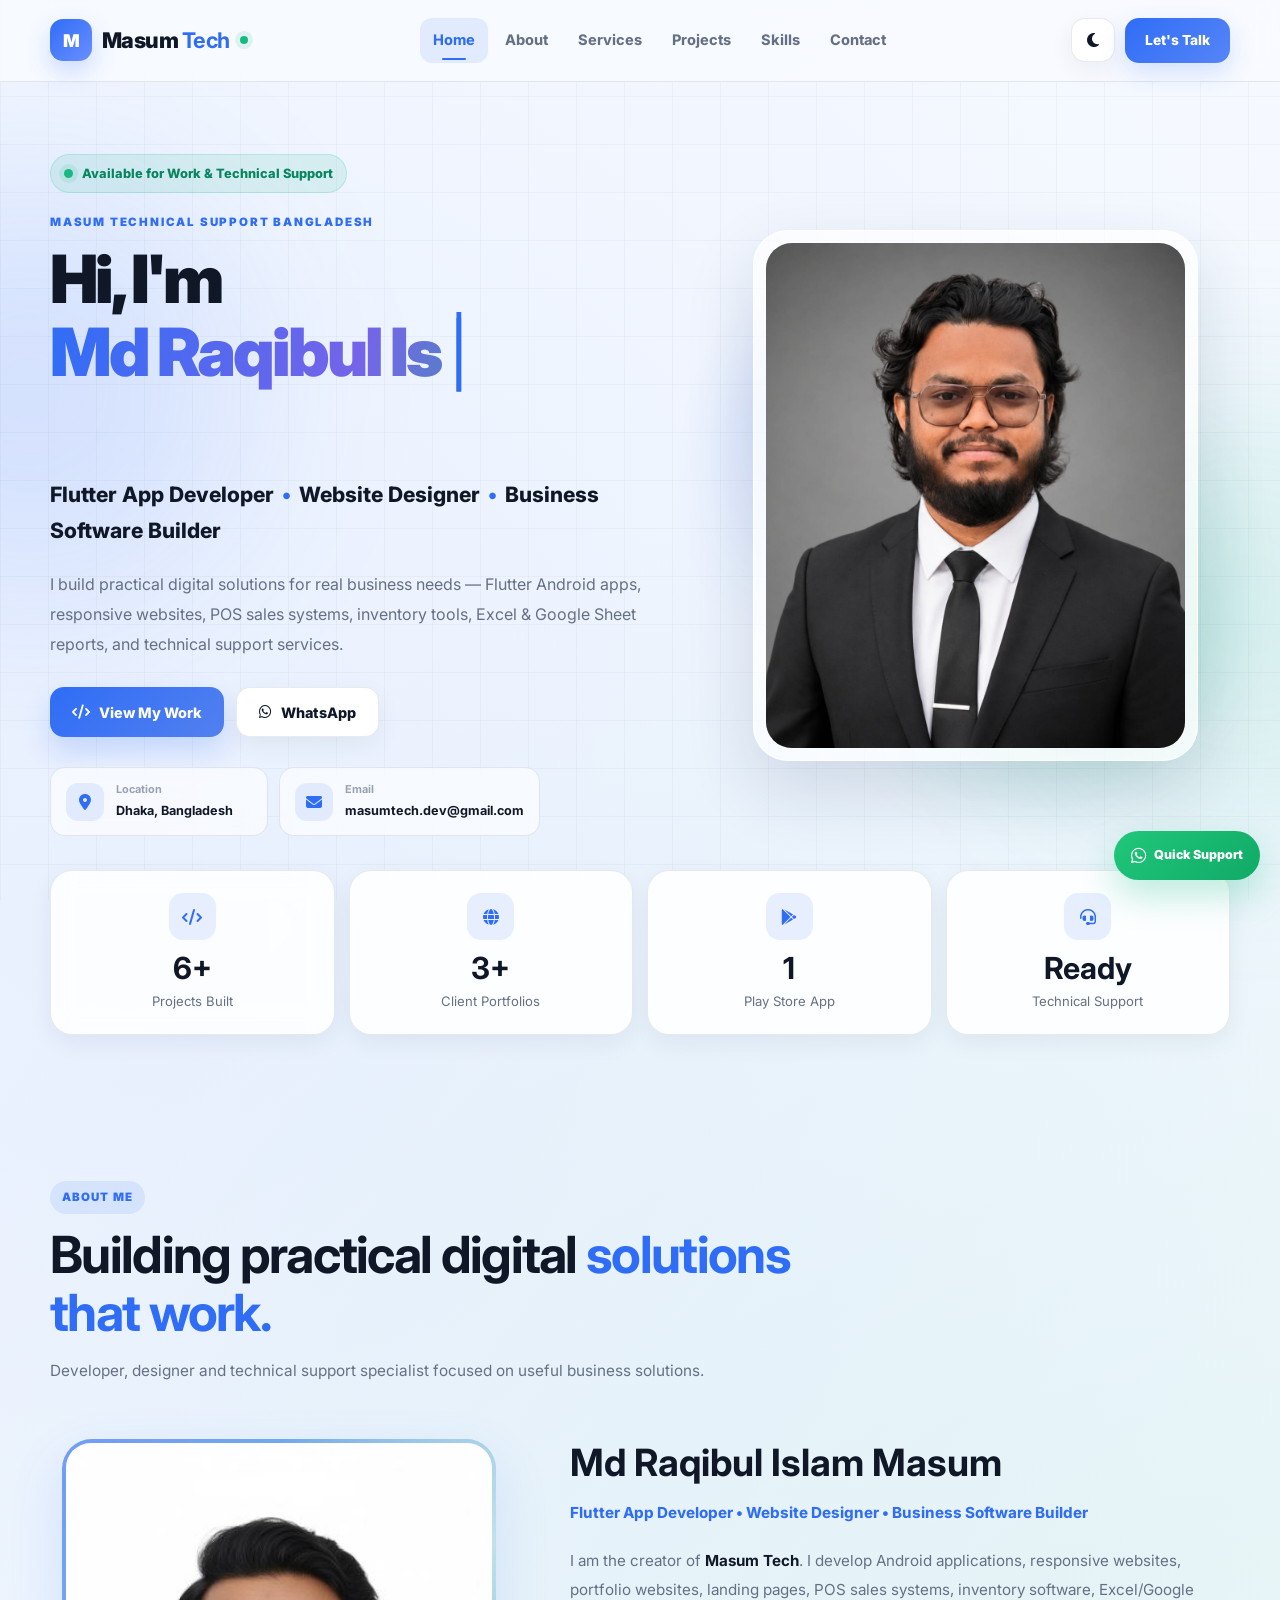
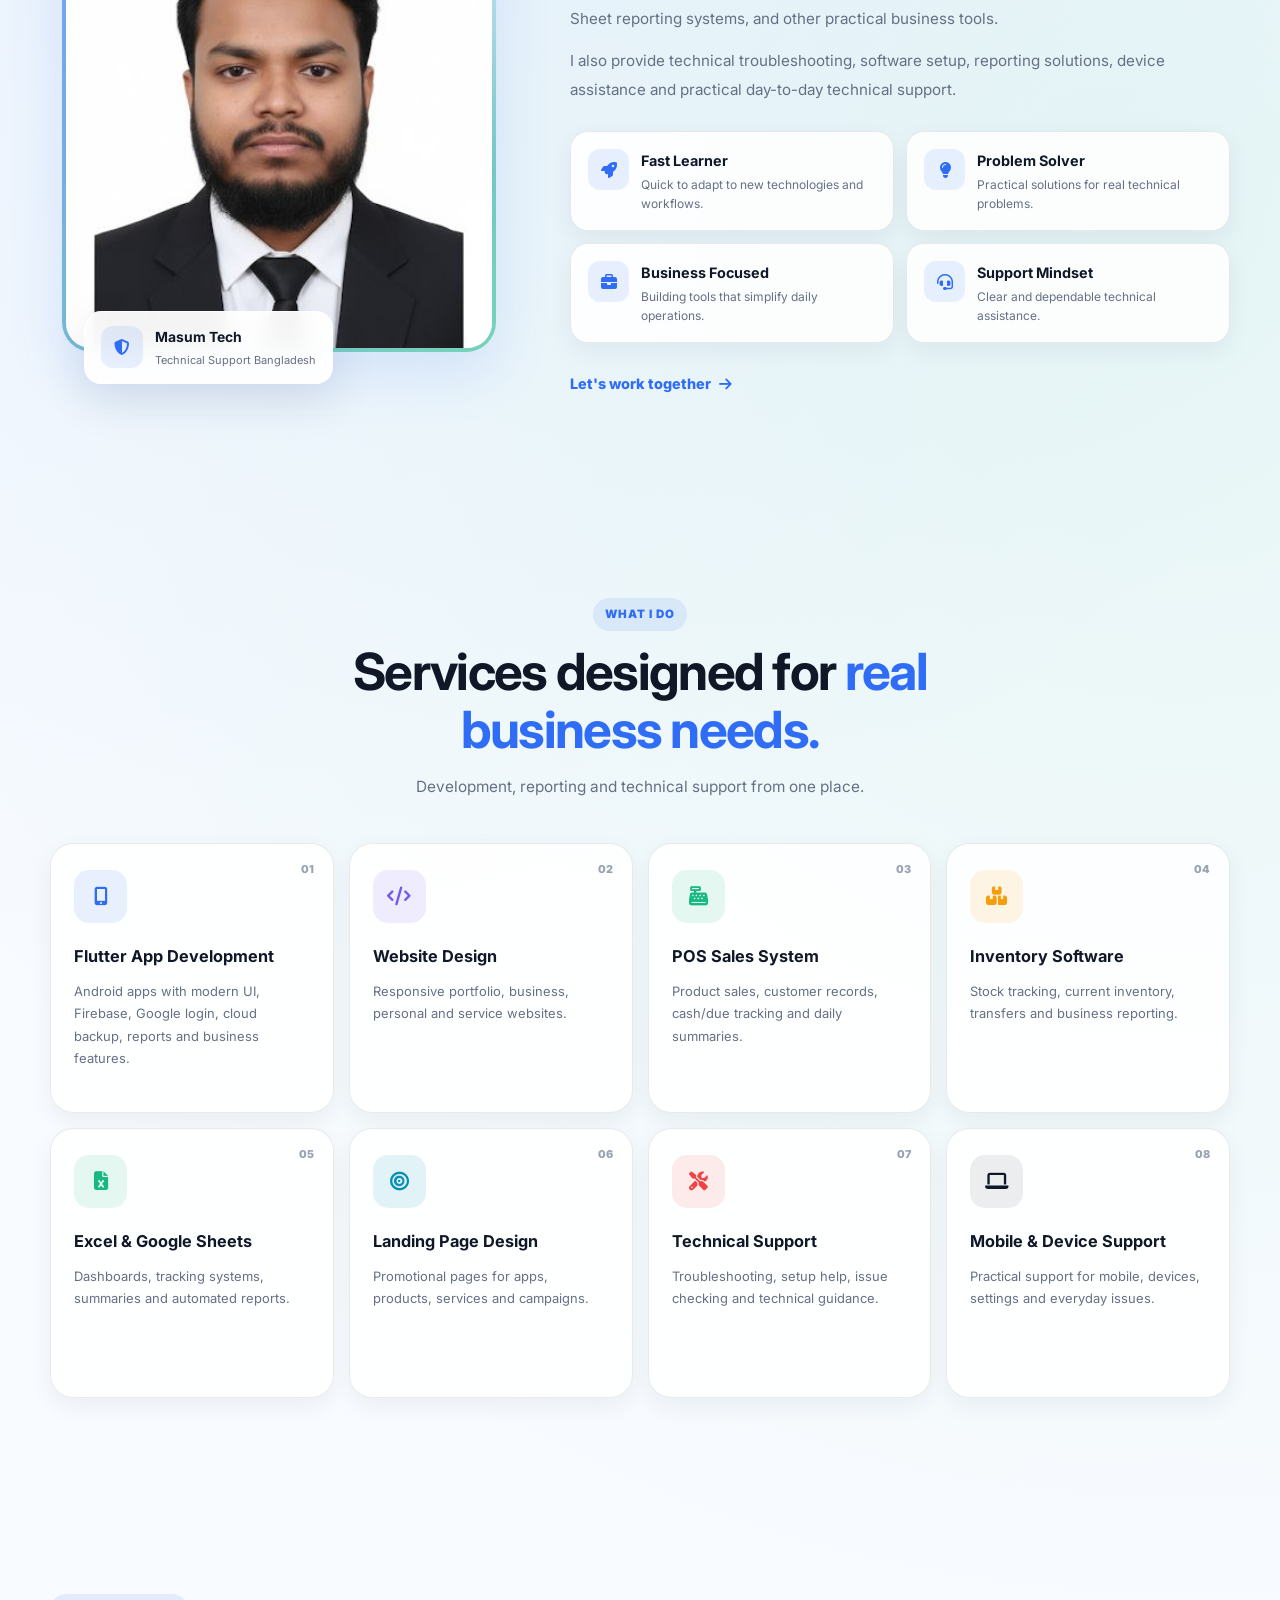
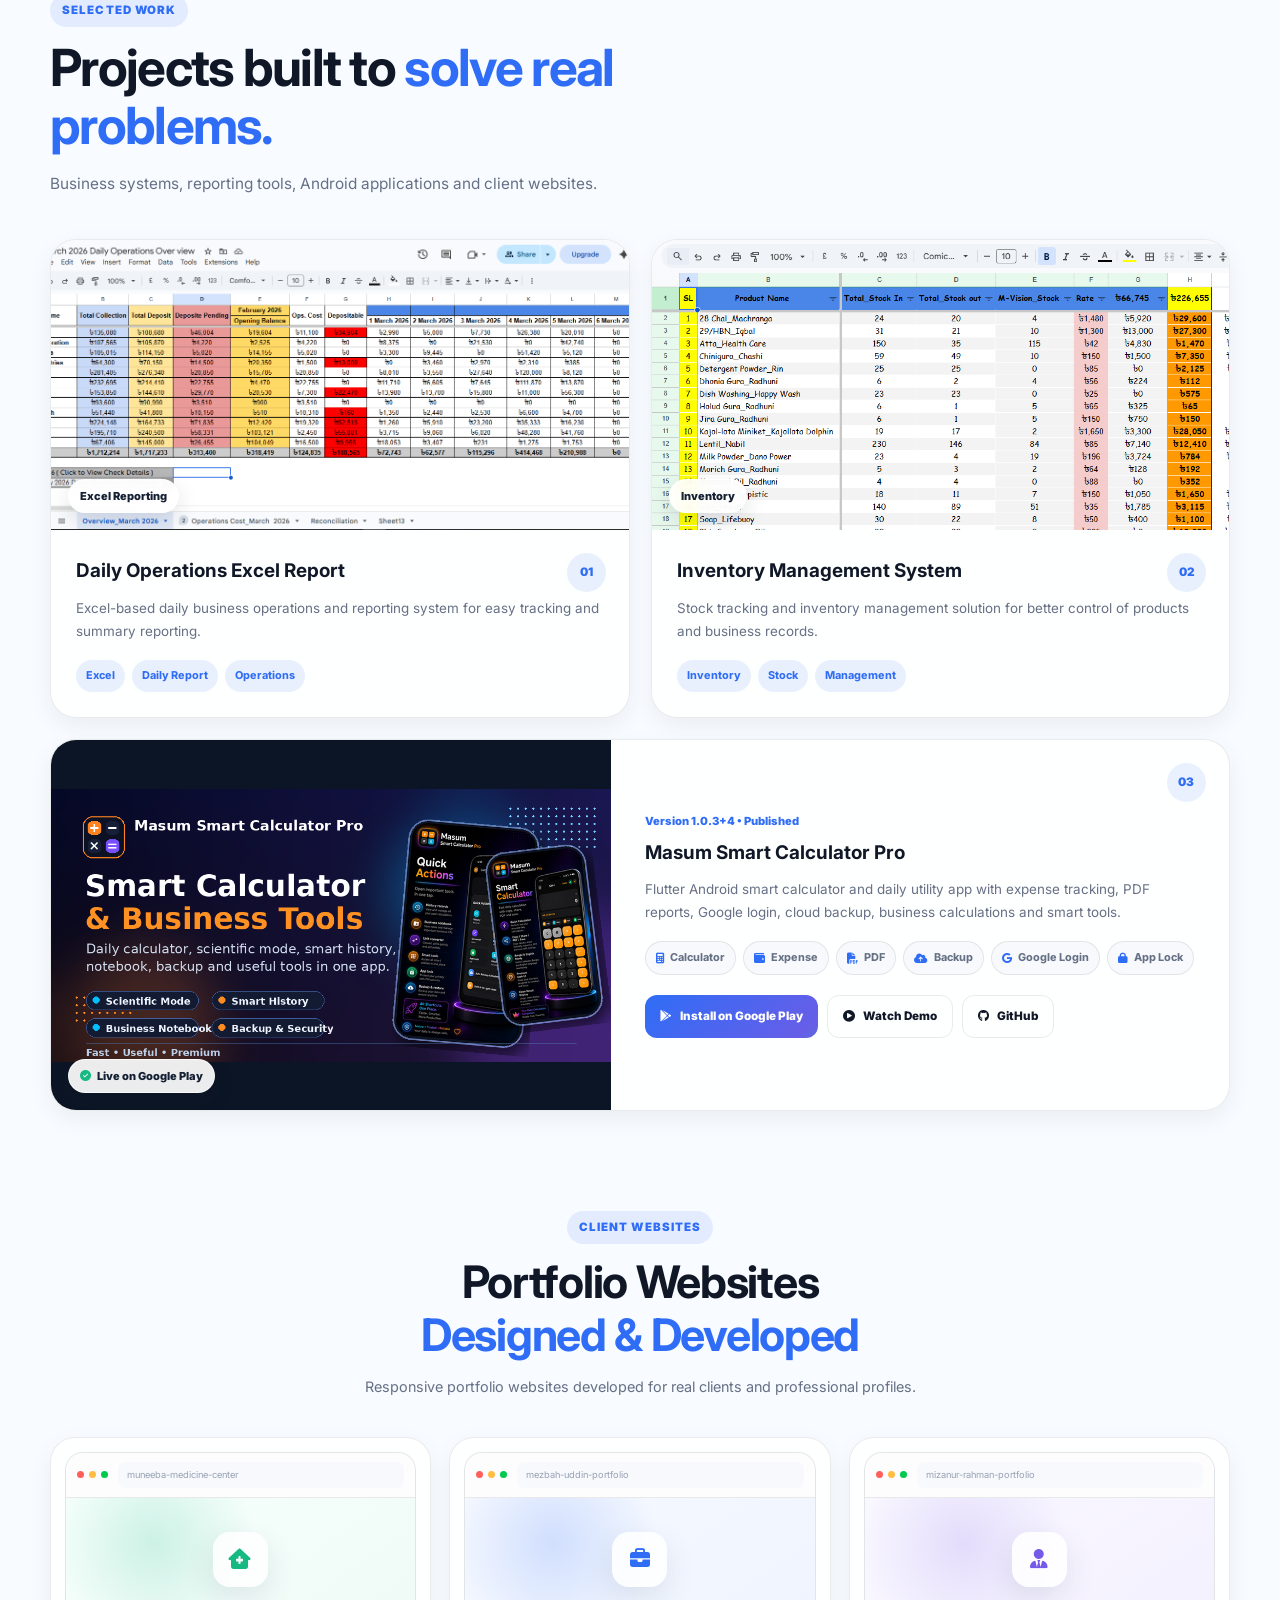
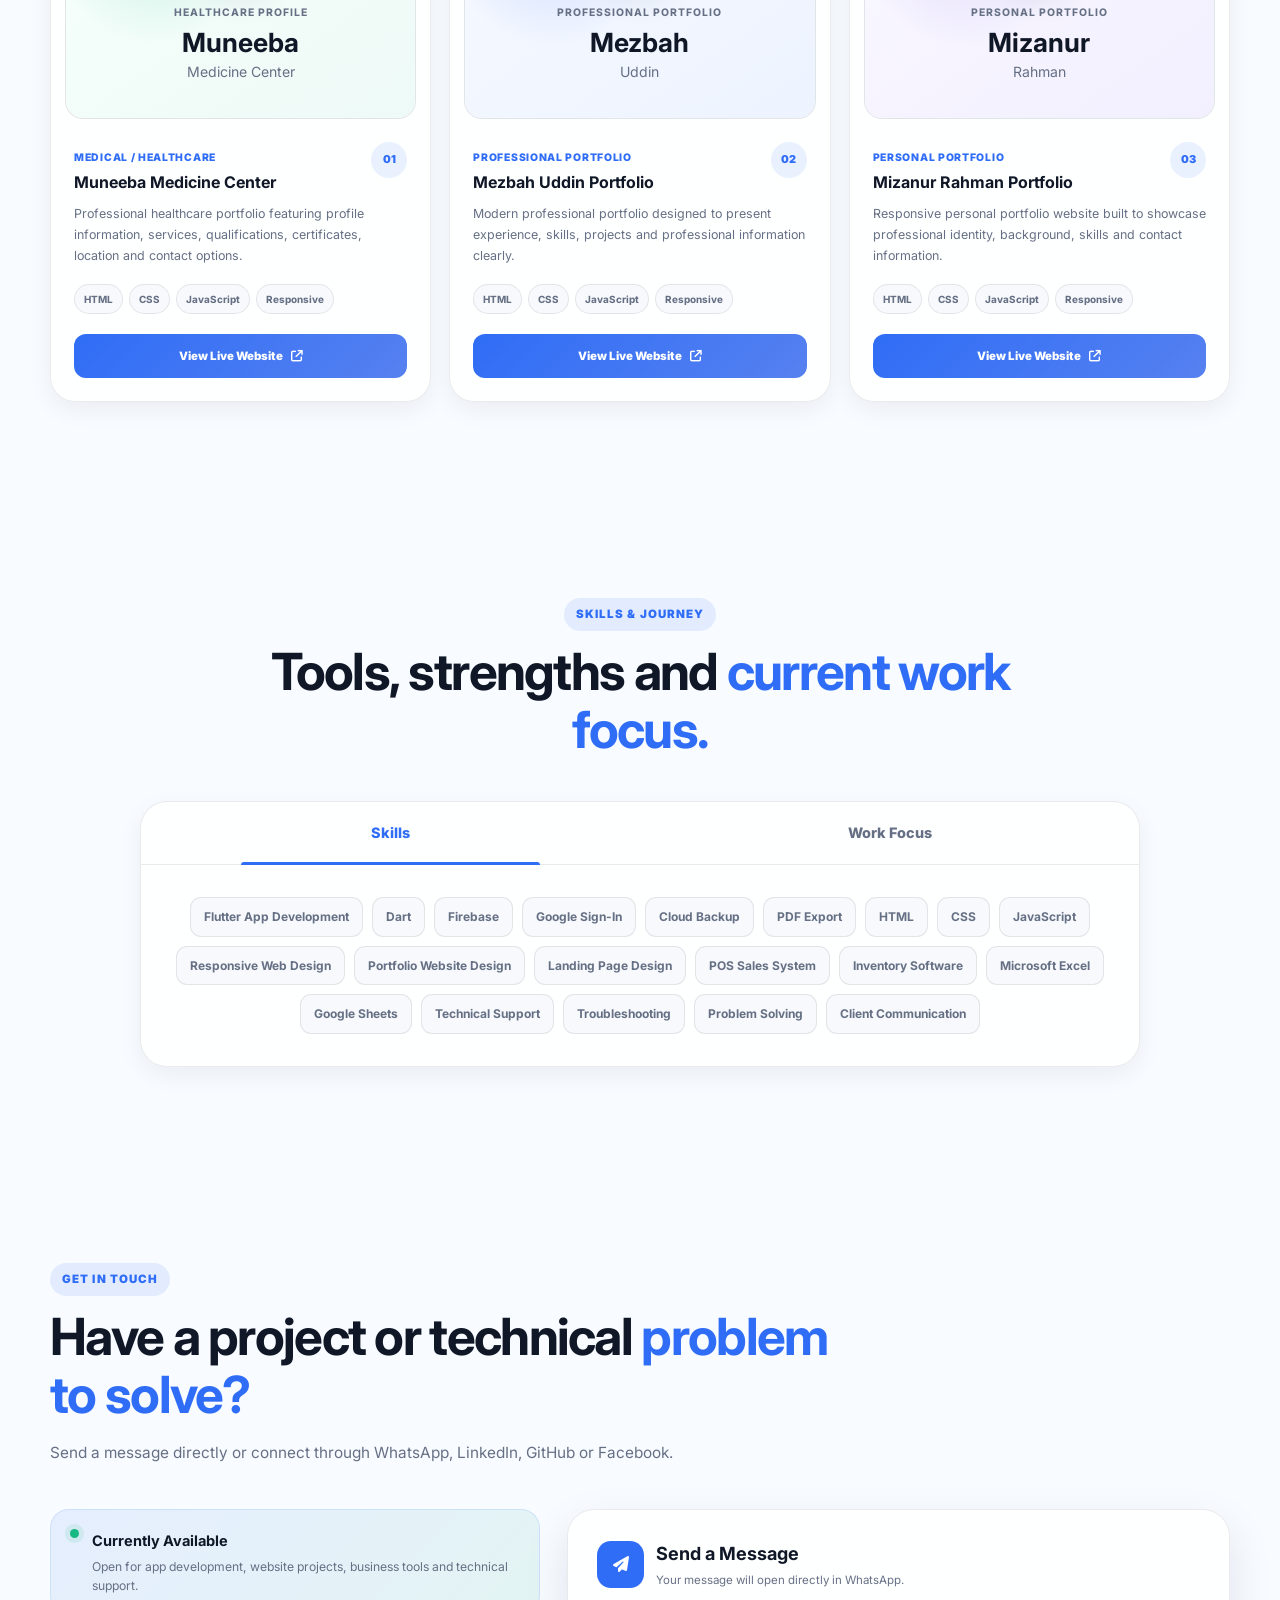
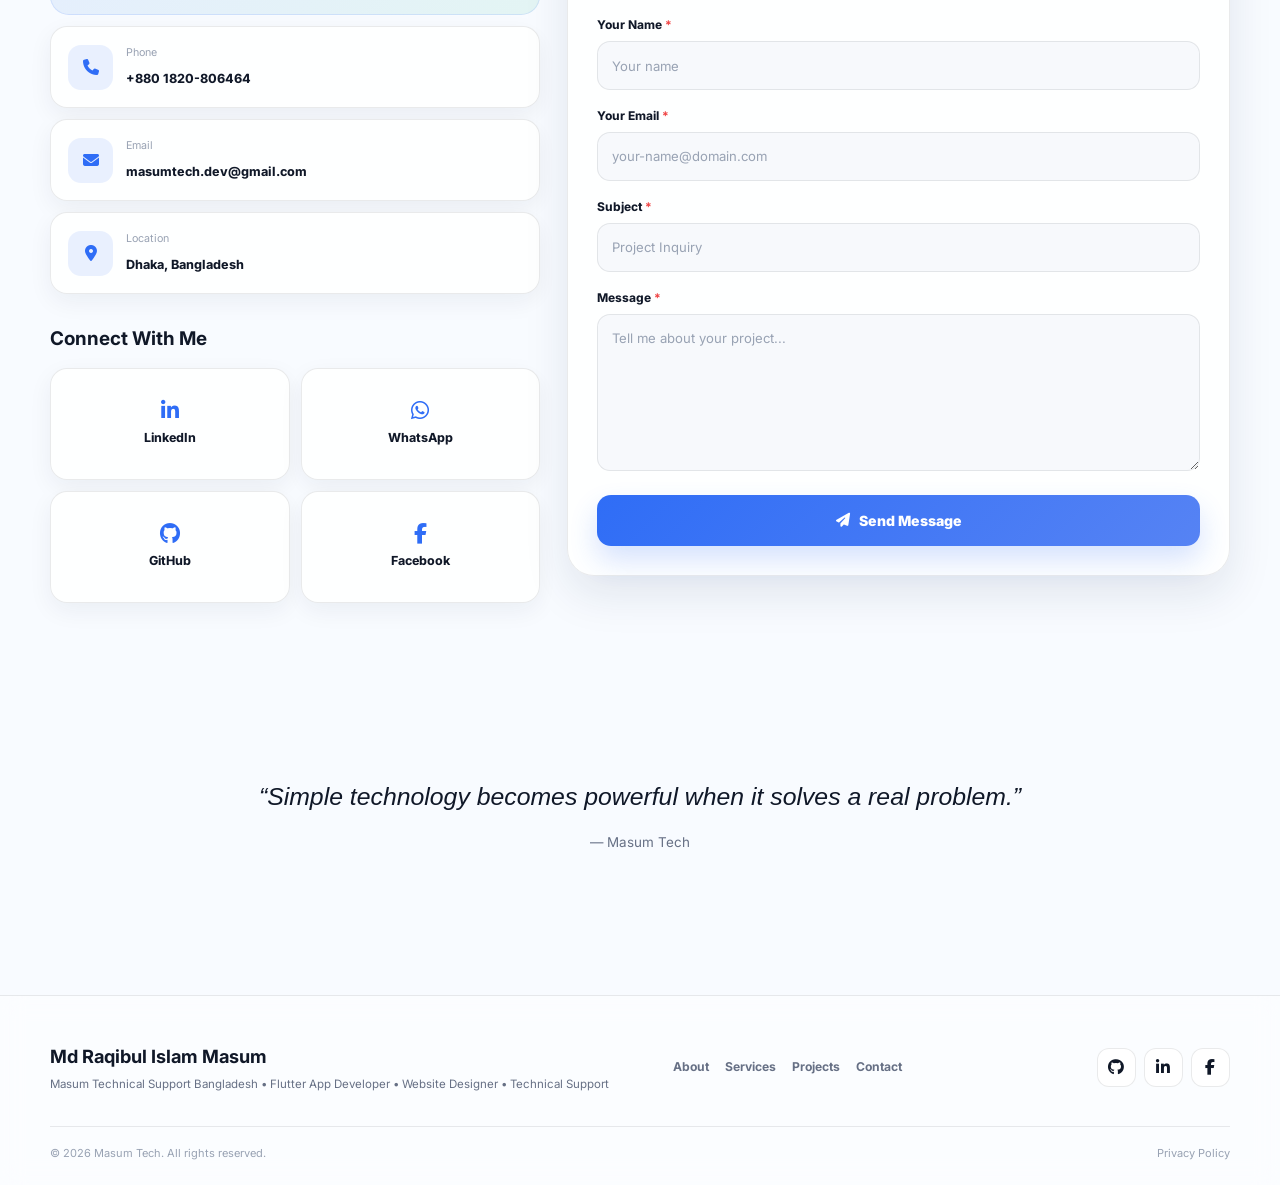
==== commit 53ad9e10: "Redesign personal portfolio and add client projects" ====
--- a/index.html
+++ b/index.html
@@ -4,26 +4,37 @@
   <meta charset="UTF-8" />
   <meta name="viewport" content="width=device-width, initial-scale=1.0" />
 
-  <meta name="google-site-verification" content="yA-_8_cZ_mlbxBh-EHfT0LgAbV89SagtjQqTTqyaM1o" />
-
-  <title>Masum Tech | Md Raqibul Islam Masum - Flutter App Developer & Website Designer</title>
+  <!-- GOOGLE VERIFICATION - DO NOT REMOVE -->
+  <meta
+    name="google-site-verification"
+    content="yA-_8_cZ_mlbxBh-EHfT0LgAbV89SagtjQqTTqyaM1o"
+  />
+
+  <title>
+    Masum Tech | Md Raqibul Islam Masum - Flutter App Developer & Website Designer
+  </title>
 
   <meta
     name="description"
     content="Masum Tech by Md Raqibul Islam Masum offers Flutter Android app development, website design, POS sales software, landing pages, business inventory software, Excel reports, Google Sheet reports, technical support, and Masum Smart Calculator Pro, now available on Google Play."
   />
+
   <meta
     name="keywords"
-    content="Masum Tech, Md Raqibul Islam Masum, Masum Flutter App Developer, Masum Website Designer, Masum POS Software Builder, Masum Technical Support Bangladesh, Flutter App Developer Bangladesh, Website Designer Bangladesh, POS Sales System, Landing Page Design, Business Inventory Software, Excel Reporting, Google Sheet Reports, Masum Smart Calculator Pro, Masum Calc Pro, Google Play Calculator App, Flutter Android App, Calculator App, Smart Calculator, Daily Expense Tracker, PDF Report App, Google Backup, Business Calculator, EMI Calculator, BMI Calculator, Unit Converter, Bangladesh Flutter Developer"
+    content="Masum Tech, Md Raqibul Islam Masum, Masum Flutter App Developer, Masum Website Designer, Masum POS Software Builder, Masum Technical Support Bangladesh, Flutter App Developer Bangladesh, Website Designer Bangladesh, POS Sales System, Landing Page Design, Business Inventory Software, Excel Reporting, Google Sheet Reports, Masum Smart Calculator Pro, Google Play Calculator App, Flutter Android App, Technical Support Bangladesh"
   />
+
   <meta name="author" content="Md Raqibul Islam Masum" />
   <meta name="robots" content="index, follow" />
-
+  <meta name="theme-color" content="#f8fbff" />
+
+  <!-- CANONICAL - DO NOT CHANGE -->
   <link
     rel="canonical"
     href="https://masumtechdev.github.io/portfolio/"
   />
 
+  <!-- OPEN GRAPH -->
   <meta
     property="og:title"
     content="Masum Tech | Md Raqibul Islam Masum"
@@ -31,7 +42,7 @@
 
   <meta
     property="og:description"
-    content="Flutter app development, website design, POS software, landing pages, inventory software, Excel/Google Sheet reports, technical support, and Masum Smart Calculator Pro now available on Google Play."
+    content="Flutter apps, websites, business software, client portfolio websites, Excel/Google Sheet reports and technical support."
   />
 
   <meta
@@ -39,25 +50,17 @@
     content="https://masumtechdev.github.io/portfolio/"
   />
 
-  <meta
-    property="og:type"
-    content="website"
-  />
+  <meta property="og:type" content="website" />
 
   <meta
     property="og:image"
     content="https://masumtechdev.github.io/portfolio/profile.jpeg"
   />
 
-  <meta
-    property="og:site_name"
-    content="Masum Tech"
-  />
-
-  <meta
-    name="twitter:card"
-    content="summary_large_image"
-  />
+  <meta property="og:site_name" content="Masum Tech" />
+
+  <!-- TWITTER -->
+  <meta name="twitter:card" content="summary_large_image" />
 
   <meta
     name="twitter:title"
@@ -66,7 +69,7 @@
 
   <meta
     name="twitter:description"
-    content="Flutter app developer, website designer, POS software builder, Excel reporting, technical support specialist, and creator of Masum Smart Calculator Pro, now live on Google Play."
+    content="Flutter App Developer, Website Designer, Business Software Builder and Technical Support Specialist."
   />
 
   <meta
@@ -74,11 +77,8 @@
     content="https://masumtechdev.github.io/portfolio/profile.jpeg"
   />
 
-  <link
-    rel="icon"
-    href="favicon.ico"
-    type="image/x-icon"
-  />
+  <!-- ICON -->
+  <link rel="icon" href="favicon.ico" type="image/x-icon" />
 
   <link
     rel="icon"
@@ -87,10 +87,8 @@
     href="favicon-32x32.png"
   />
 
-  <link
-    rel="preconnect"
-    href="https://fonts.googleapis.com"
-  />
+  <!-- FONT -->
+  <link rel="preconnect" href="https://fonts.googleapis.com" />
 
   <link
     rel="preconnect"
@@ -103,16 +101,16 @@
     rel="stylesheet"
   />
 
-  <link
-    rel="stylesheet"
-    href="style.css"
-  />
-
+  <!-- FONT AWESOME -->
   <link
     rel="stylesheet"
     href="https://cdnjs.cloudflare.com/ajax/libs/font-awesome/6.5.2/css/all.min.css"
   />
 
+  <!-- CSS -->
+  <link rel="stylesheet" href="style.css" />
+
+  <!-- GOOGLE ANALYTICS -->
   <script
     async
     src="https://www.googletagmanager.com/gtag/js?id=G-J15NSN0JDG"
@@ -129,6 +127,7 @@
     gtag("config", "G-J15NSN0JDG");
   </script>
 
+  <!-- STRUCTURED DATA -->
   <script type="application/ld+json">
   {
     "@context": "https://schema.org",
@@ -140,8 +139,8 @@
         "alternateName": "Masum Tech",
         "url": "https://masumtechdev.github.io/portfolio/",
         "image": "https://masumtechdev.github.io/portfolio/profile.jpeg",
-        "jobTitle": "Flutter App Developer, Website Designer, POS Software Builder and Technical Support Specialist",
-        "description": "Md Raqibul Islam Masum is the creator of Masum Tech, offering Flutter Android app development, website design, POS sales systems, business inventory software, Excel and Google Sheet reports, technical support, and Masum Smart Calculator Pro app development in Bangladesh.",
+        "jobTitle": "Flutter App Developer, Website Designer, Business Software Builder and Technical Support Specialist",
+        "description": "Md Raqibul Islam Masum is the creator of Masum Tech and provides Flutter app development, website design, business software, reporting systems and technical support in Bangladesh.",
         "address": {
           "@type": "PostalAddress",
           "addressLocality": "Dhaka",
@@ -151,8 +150,7 @@
         "telephone": "+8801820806464",
         "sameAs": [
           "https://masumtechdev.github.io/portfolio/",
-          "https://github.com/masumtechdev/portfolio",
-          "https://github.com/masumtechdev/masum_calc_pro_v2",
+          "https://github.com/masumtechdev",
           "https://facebook.com/farabi1masum",
           "https://www.linkedin.com/in/md-raqibul-islam-masum-a5b36a201/"
         ],
@@ -165,16 +163,9 @@
           "Landing Page Design",
           "POS Sales System",
           "Business Inventory Software",
-          "Excel Reporting",
-          "Google Sheet Reports",
+          "Microsoft Excel",
+          "Google Sheets",
           "Technical Support",
-          "Calculator App Development",
-          "Daily Expense Tracker",
-          "PDF Report App",
-          "Business Calculator",
-          "EMI Calculator",
-          "BMI Calculator",
-          "Unit Converter",
           "HTML",
           "CSS",
           "JavaScript"
@@ -184,7 +175,7 @@
         "@type": "WebSite",
         "@id": "https://masumtechdev.github.io/portfolio/#website",
         "name": "Masum Tech",
-        "alternateName": "Md Raqibul Islam Masum Portfolio",
+        "alternateName": "Masum Technical Support Bangladesh",
         "url": "https://masumtechdev.github.io/portfolio/",
         "publisher": {
           "@id": "https://masumtechdev.github.io/portfolio/#person"
@@ -196,25 +187,14 @@
         "name": "Masum Tech",
         "url": "https://masumtechdev.github.io/portfolio/",
         "image": "https://masumtechdev.github.io/portfolio/profile.jpeg",
-        "description": "Masum Tech provides Flutter Android app development, website design, landing page design, POS sales software, business inventory software, Excel reports, Google Sheet reports, and technical support services in Bangladesh.",
+        "description": "Masum Tech provides Flutter app development, website design, POS software, inventory software, Excel and Google Sheet reporting and technical support.",
         "areaServed": {
           "@type": "Country",
           "name": "Bangladesh"
         },
         "founder": {
           "@id": "https://masumtechdev.github.io/portfolio/#person"
-        },
-        "serviceType": [
-          "Flutter App Development",
-          "Website Design",
-          "POS Software",
-          "Landing Page Design",
-          "Business Inventory Software",
-          "Excel Reporting",
-          "Google Sheet Reports",
-          "Technical Support",
-          "Calculator App Development"
-        ]
+        }
       },
       {
         "@type": "SoftwareApplication",
@@ -230,7 +210,7 @@
         "creator": {
           "@id": "https://masumtechdev.github.io/portfolio/#person"
         },
-        "description": "Masum Smart Calculator Pro is a Flutter Android calculator and smart utility app built for daily calculation, business use, expense tracking, PDF reports, pack price calculation, app lock, Google login, and secure cloud backup. The app is now published and available on Google Play."
+        "description": "Masum Smart Calculator Pro is a Flutter Android calculator and smart utility app for daily calculation, expense tracking, PDF reports, business calculations, Google login and cloud backup."
       }
     ]
   }
@@ -239,41 +219,51 @@
 
 <body>
 
-  <div class="top-box">
-
-    <header
-      class="navbar"
-      id="navbar"
-    >
+  <!-- BACKGROUND -->
+  <div class="page-grid-bg"></div>
+  <div class="page-glow glow-one"></div>
+  <div class="page-glow glow-two"></div>
+
+
+  <!-- =====================================================
+       NAVBAR
+  ====================================================== -->
+
+  <header class="navbar" id="navbar">
+
+    <div class="nav-inner">
 
       <a
         href="#home"
-        class="logo"
+        class="brand-logo"
+        aria-label="Masum Tech Home"
       >
-        <span>Ma</span>sum
-        <small class="logo-dot"></small>
+
+        <span class="brand-icon">
+          M
+        </span>
+
+        <span class="brand-text">
+          Masum
+          <strong>Tech</strong>
+        </span>
+
+        <span class="online-dot"></span>
+
       </a>
 
-      <button
-        class="menu-toggle"
-        id="menuToggle"
-        aria-label="Open Menu"
-        aria-expanded="false"
-      >
-        <span></span>
-        <span></span>
-        <span></span>
-      </button>
-
-      <nav
-        class="nav-links"
-        id="navLinks"
-      >
-
-        <a
-          href="#home"
-          class="active"
+
+      <nav class="nav-links" id="navLinks">
+
+        <button
+          class="menu-close"
+          id="menuClose"
+          aria-label="Close menu"
         >
+          <i class="fa-solid fa-xmark"></i>
+        </button>
+
+        <a href="#home" class="active">
           Home
         </a>
 
@@ -297,975 +287,1933 @@
           Contact
         </a>
 
+        <a
+          href="https://wa.me/8801820806464"
+          target="_blank"
+          rel="noopener noreferrer"
+          class="mobile-menu-action"
+        >
+          <i class="fa-brands fa-whatsapp"></i>
+          WhatsApp Me
+        </a>
+
       </nav>
 
-    </header>
-
+
+      <div class="nav-actions">
+
+        <button
+          class="theme-toggle"
+          id="themeToggle"
+          aria-label="Toggle theme"
+        >
+          <i class="fa-solid fa-moon"></i>
+        </button>
+
+        <a
+          href="#contact"
+          class="nav-hire-btn"
+        >
+          Let's Talk
+        </a>
+
+        <button
+          class="menu-toggle"
+          id="menuToggle"
+          aria-label="Open menu"
+          aria-expanded="false"
+        >
+          <span></span>
+          <span></span>
+          <span></span>
+        </button>
+
+      </div>
+
+    </div>
+
+  </header>
+
+
+  <div
+    class="nav-overlay"
+    id="navOverlay"
+  ></div>
+
+
+  <main>
+
+
+    <!-- =====================================================
+         HERO
+    ====================================================== -->
 
     <section
-      class="hero reveal"
+      class="hero-section reveal"
       id="home"
     >
 
-      <div class="hero-left">
-
-        <p class="intro-badge">
-          Masum Tech • Available for Work
+      <div class="hero-container">
+
+
+        <!-- HERO CONTENT -->
+
+        <div class="hero-content">
+
+          <div class="availability-badge">
+
+            <span class="availability-dot"></span>
+
+            Available for Work & Technical Support
+
+          </div>
+
+
+          <p class="hero-eyebrow">
+            MASUM TECHNICAL SUPPORT BANGLADESH
+          </p>
+
+
+          <h1 class="hero-title">
+
+            Hi, I'm
+
+            <span class="hero-name-line">
+
+              <span id="typing-name"></span>
+
+              <span class="cursor">
+                |
+              </span>
+
+            </span>
+
+          </h1>
+
+
+          <h2 class="hero-role">
+
+            Flutter App Developer
+
+            <span>•</span>
+
+            Website Designer
+
+            <span>•</span>
+
+            Business Software Builder
+
+          </h2>
+
+
+          <p class="hero-description">
+
+            I build practical digital solutions for real business needs —
+            Flutter Android apps, responsive websites, POS sales systems,
+            inventory tools, Excel & Google Sheet reports, and technical
+            support services.
+
+          </p>
+
+
+          <div class="hero-actions">
+
+            <a
+              href="#projects"
+              class="main-btn blue-btn"
+            >
+              <i class="fa-solid fa-code"></i>
+              View My Work
+            </a>
+
+
+            <a
+              href="https://wa.me/8801820806464"
+              target="_blank"
+              rel="noopener noreferrer"
+              class="main-btn light-btn"
+            >
+              <i class="fa-brands fa-whatsapp"></i>
+              WhatsApp
+            </a>
+
+          </div>
+
+
+          <div class="hero-mini-info">
+
+            <div class="mini-info-item">
+
+              <i class="fa-solid fa-location-dot"></i>
+
+              <div>
+                <span>Location</span>
+                <strong>Dhaka, Bangladesh</strong>
+              </div>
+
+            </div>
+
+
+            <div class="mini-info-item">
+
+              <i class="fa-solid fa-envelope"></i>
+
+              <div>
+                <span>Email</span>
+                <strong>masumtech.dev@gmail.com</strong>
+              </div>
+
+            </div>
+
+          </div>
+
+        </div>
+
+
+        <!-- CLEAN HERO PHOTO -->
+
+        <div class="hero-photo-column">
+
+          <div class="hero-photo-wrap">
+
+            <div class="hero-photo-glow"></div>
+
+            <div class="hero-photo-card clean-hero-photo-card">
+
+              <img
+                src="masum-suit.jpeg"
+                alt="Md Raqibul Islam Masum - Masum Technical Support Bangladesh"
+                class="hero-main-photo"
+                loading="eager"
+                decoding="async"
+                fetchpriority="high"
+              />
+
+            </div>
+
+          </div>
+
+        </div>
+
+      </div>
+
+
+      <!-- HERO STATS -->
+
+      <div class="hero-stats">
+
+        <div class="stat-card">
+
+          <div class="stat-icon">
+            <i class="fa-solid fa-code"></i>
+          </div>
+
+          <strong data-count="6">
+            6
+          </strong>
+
+          <span>
+            Projects Built
+          </span>
+
+        </div>
+
+
+        <div class="stat-card">
+
+          <div class="stat-icon">
+            <i class="fa-solid fa-globe"></i>
+          </div>
+
+          <strong data-count="3">
+            3
+          </strong>
+
+          <span>
+            Client Portfolios
+          </span>
+
+        </div>
+
+
+        <div class="stat-card">
+
+          <div class="stat-icon">
+            <i class="fa-brands fa-google-play"></i>
+          </div>
+
+          <strong>
+            1
+          </strong>
+
+          <span>
+            Play Store App
+          </span>
+
+        </div>
+
+
+        <div class="stat-card">
+
+          <div class="stat-icon">
+            <i class="fa-solid fa-headset"></i>
+          </div>
+
+          <strong>
+            Ready
+          </strong>
+
+          <span>
+            Technical Support
+          </span>
+
+        </div>
+
+      </div>
+
+    </section>
+
+
+    <!-- =====================================================
+         ABOUT
+    ====================================================== -->
+
+    <section
+      class="section about-section reveal"
+      id="about"
+    >
+
+      <div class="section-heading">
+
+        <span class="section-kicker">
+          About Me
+        </span>
+
+        <h2>
+          Building practical digital
+          <span>solutions that work.</span>
+        </h2>
+
+        <p>
+          Developer, designer and technical support specialist
+          focused on useful business solutions.
         </p>
 
-        <h1 class="hero-name">
-          <span id="typing-name"></span><span class="cursor">|</span>
-        </h1>
-
-        <h2>
-          Flutter App Developer • Website Designer • POS & Business Software Builder
-        </h2>
-
-        <p class="hero-text">
-          Masum Tech by Md Raqibul Islam Masum builds Flutter Android apps,
-          responsive websites, landing pages, POS sales systems, business inventory
-          software, Excel/Google Sheet reports, and practical technical support
-          solutions for individuals and businesses in Bangladesh.
-        </p>
-
-        <div class="hero-buttons">
+      </div>
+
+
+      <div class="about-layout">
+
+
+        <!-- SECOND PHOTO -->
+
+        <div class="about-photo-area">
+
+          <div class="about-photo-frame">
+
+            <img
+              src="profile.jpeg"
+              alt="Md Raqibul Islam Masum"
+              class="about-photo"
+              loading="lazy"
+              decoding="async"
+            />
+
+          </div>
+
+
+          <div class="about-photo-label">
+
+            <i class="fa-solid fa-shield-halved"></i>
+
+            <div>
+
+              <strong>
+                Masum Tech
+              </strong>
+
+              <span>
+                Technical Support Bangladesh
+              </span>
+
+            </div>
+
+          </div>
+
+        </div>
+
+
+        <!-- ABOUT TEXT -->
+
+        <div class="about-content">
+
+          <h3>
+            Md Raqibul Islam Masum
+          </h3>
+
+          <p class="about-role">
+            Flutter App Developer • Website Designer • Business Software Builder
+          </p>
+
+
+          <p>
+            I am the creator of
+            <strong>Masum Tech</strong>.
+            I develop Android applications, responsive websites,
+            portfolio websites, landing pages, POS sales systems,
+            inventory software, Excel/Google Sheet reporting systems,
+            and other practical business tools.
+          </p>
+
+
+          <p>
+            I also provide technical troubleshooting, software setup,
+            reporting solutions, device assistance and practical
+            day-to-day technical support.
+          </p>
+
+
+          <div class="about-feature-grid">
+
+            <div class="about-feature">
+
+              <span>
+                <i class="fa-solid fa-rocket"></i>
+              </span>
+
+              <div>
+
+                <h4>
+                  Fast Learner
+                </h4>
+
+                <p>
+                  Quick to adapt to new technologies and workflows.
+                </p>
+
+              </div>
+
+            </div>
+
+
+            <div class="about-feature">
+
+              <span>
+                <i class="fa-solid fa-lightbulb"></i>
+              </span>
+
+              <div>
+
+                <h4>
+                  Problem Solver
+                </h4>
+
+                <p>
+                  Practical solutions for real technical problems.
+                </p>
+
+              </div>
+
+            </div>
+
+
+            <div class="about-feature">
+
+              <span>
+                <i class="fa-solid fa-briefcase"></i>
+              </span>
+
+              <div>
+
+                <h4>
+                  Business Focused
+                </h4>
+
+                <p>
+                  Building tools that simplify daily operations.
+                </p>
+
+              </div>
+
+            </div>
+
+
+            <div class="about-feature">
+
+              <span>
+                <i class="fa-solid fa-headset"></i>
+              </span>
+
+              <div>
+
+                <h4>
+                  Support Mindset
+                </h4>
+
+                <p>
+                  Clear and dependable technical assistance.
+                </p>
+
+              </div>
+
+            </div>
+
+          </div>
+
 
           <a
             href="#contact"
-            class="btn primary-btn"
+            class="text-link"
           >
-            Hire Me
+            Let's work together
+
+            <i class="fa-solid fa-arrow-right"></i>
           </a>
 
-          <a
-            href="https://wa.me/8801820806464"
-            target="_blank"
-            rel="noopener"
-            class="btn outline-btn"
-          >
-            <i class="fa-brands fa-whatsapp"></i>
-            WhatsApp
-          </a>
-
         </div>
 
       </div>
 
-
-      <div class="hero-right">
-
-        <div class="ring-glow"></div>
-
-        <div class="circle-ring outer-ring">
-          <span class="orbit-dot dot-1"></span>
-          <span class="orbit-dot dot-2"></span>
-        </div>
-
-        <div class="circle-ring inner-ring">
-          <span class="orbit-dot dot-3"></span>
-          <span class="orbit-dot dot-4"></span>
-        </div>
-
-        <div class="floating-icon icon-1">
-          Flutter
-        </div>
-
-        <div class="floating-icon icon-2">
-          POS
-        </div>
-
-        <div class="floating-icon icon-3">
-          Web
-        </div>
-
-        <div class="floating-icon icon-4">
-          Reports
-        </div>
-
-        <div class="profile-circle">
-
-          <img
-            src="profile.jpeg"
-            alt="Md Raqibul Islam Masum - Masum Tech Flutter App Developer, Website Designer and POS Software Builder in Bangladesh"
-            class="profile-image"
-          />
-
-        </div>
+    </section>
+
+
+    <!-- =====================================================
+         SERVICES
+    ====================================================== -->
+
+    <section
+      class="section reveal"
+      id="services"
+    >
+
+      <div class="section-heading centered-heading">
+
+        <span class="section-kicker">
+          What I Do
+        </span>
+
+        <h2>
+          Services designed for
+          <span>real business needs.</span>
+        </h2>
+
+        <p>
+          Development, reporting and technical support from one place.
+        </p>
 
       </div>
 
+
+      <div class="service-grid">
+
+
+        <article class="modern-service-card">
+
+          <span class="service-number">
+            01
+          </span>
+
+          <div class="service-icon blue-icon">
+            <i class="fa-solid fa-mobile-screen-button"></i>
+          </div>
+
+          <h3>
+            Flutter App Development
+          </h3>
+
+          <p>
+            Android apps with modern UI, Firebase,
+            Google login, cloud backup, reports
+            and business features.
+          </p>
+
+        </article>
+
+
+        <article class="modern-service-card">
+
+          <span class="service-number">
+            02
+          </span>
+
+          <div class="service-icon purple-icon">
+            <i class="fa-solid fa-code"></i>
+          </div>
+
+          <h3>
+            Website Design
+          </h3>
+
+          <p>
+            Responsive portfolio, business,
+            personal and service websites.
+          </p>
+
+        </article>
+
+
+        <article class="modern-service-card">
+
+          <span class="service-number">
+            03
+          </span>
+
+          <div class="service-icon green-icon">
+            <i class="fa-solid fa-cash-register"></i>
+          </div>
+
+          <h3>
+            POS Sales System
+          </h3>
+
+          <p>
+            Product sales, customer records,
+            cash/due tracking and daily summaries.
+          </p>
+
+        </article>
+
+
+        <article class="modern-service-card">
+
+          <span class="service-number">
+            04
+          </span>
+
+          <div class="service-icon orange-icon">
+            <i class="fa-solid fa-boxes-stacked"></i>
+          </div>
+
+          <h3>
+            Inventory Software
+          </h3>
+
+          <p>
+            Stock tracking, current inventory,
+            transfers and business reporting.
+          </p>
+
+        </article>
+
+
+        <article class="modern-service-card">
+
+          <span class="service-number">
+            05
+          </span>
+
+          <div class="service-icon excel-icon">
+            <i class="fa-solid fa-file-excel"></i>
+          </div>
+
+          <h3>
+            Excel & Google Sheets
+          </h3>
+
+          <p>
+            Dashboards, tracking systems,
+            summaries and automated reports.
+          </p>
+
+        </article>
+
+
+        <article class="modern-service-card">
+
+          <span class="service-number">
+            06
+          </span>
+
+          <div class="service-icon cyan-icon">
+            <i class="fa-solid fa-bullseye"></i>
+          </div>
+
+          <h3>
+            Landing Page Design
+          </h3>
+
+          <p>
+            Promotional pages for apps,
+            products, services and campaigns.
+          </p>
+
+        </article>
+
+
+        <article class="modern-service-card">
+
+          <span class="service-number">
+            07
+          </span>
+
+          <div class="service-icon red-icon">
+            <i class="fa-solid fa-screwdriver-wrench"></i>
+          </div>
+
+          <h3>
+            Technical Support
+          </h3>
+
+          <p>
+            Troubleshooting, setup help,
+            issue checking and technical guidance.
+          </p>
+
+        </article>
+
+
+        <article class="modern-service-card">
+
+          <span class="service-number">
+            08
+          </span>
+
+          <div class="service-icon dark-icon">
+            <i class="fa-solid fa-laptop"></i>
+          </div>
+
+          <h3>
+            Mobile & Device Support
+          </h3>
+
+          <p>
+            Practical support for mobile,
+            devices, settings and everyday issues.
+          </p>
+
+        </article>
+
+      </div>
+
     </section>
 
-  </div>
-
-
-  <!-- ABOUT -->
-
-  <section
-    class="section reveal"
-    id="about"
-  >
-
-    <div class="section-title">
-
-      <h3>
-        About Masum Tech
-      </h3>
-
-      <p>
-        A short introduction about my background, experience, and work focus
-      </p>
-
-    </div>
-
-
-    <div class="card">
-
-      <p>
-        Hello, I am <strong>Md Raqibul Islam Masum</strong>, the creator of
-        <strong>Masum Tech</strong>. I work as a
-        <strong>Flutter App Developer, Website Designer, POS & Business Software Builder</strong>
-        based in <strong>Dhaka, Bangladesh</strong>.
-      </p>
-
-      <p>
-        I build Android apps, responsive websites, landing pages, POS sales systems,
-        business inventory software, and Excel/Google Sheet reports. I also provide
-        practical technical support, troubleshooting, inventory support, and device assistance.
-      </p>
-
-      <p>
-        My goal is to deliver useful, clean, dependable, and easy-to-use digital solutions
-        that help clients solve real business problems efficiently.
-      </p>
-
-      <p class="about-highlight">
-        Masum Tech provides Flutter apps, websites, POS systems, business inventory tools,
-        Excel reports, Google Sheet reports, and technical support solutions in Bangladesh.
-      </p>
-
-    </div>
-
-  </section>
-
-
-  <!-- SERVICES -->
-
-  <section
-    class="section reveal"
-    id="services"
-  >
-
-    <div class="section-title">
-
-      <h3>
-        Services
-      </h3>
-
-      <p>
-        My professional services and support areas
-      </p>
-
-    </div>
-
-
-    <div class="services-grid">
-
-      <div class="service-card">
-        <div class="service-icon">
-          <i class="fa-solid fa-mobile-screen-button"></i>
-        </div>
-        <h4>Flutter App Development</h4>
+
+    <!-- =====================================================
+         PROJECTS
+    ====================================================== -->
+
+    <section
+      class="section projects-section reveal"
+      id="projects"
+    >
+
+      <div class="section-heading">
+
+        <span class="section-kicker">
+          Selected Work
+        </span>
+
+        <h2>
+          Projects built to
+          <span>solve real problems.</span>
+        </h2>
+
         <p>
-          Android apps with clean UI, local data, Firebase login,
-          cloud backup, PDF export, and business tools.
+          Business systems, reporting tools,
+          Android applications and client websites.
         </p>
+
       </div>
 
 
-      <div class="service-card">
-        <div class="service-icon">
-          <i class="fa-solid fa-code"></i>
-        </div>
-        <h4>Website Design</h4>
-        <p>
-          Responsive portfolio, business, service, and personal
-          websites using HTML, CSS, and JavaScript.
-        </p>
-      </div>
-
-
-      <div class="service-card">
-        <div class="service-icon">
-          <i class="fa-solid fa-bullseye"></i>
-        </div>
-        <h4>Landing Page Design</h4>
-        <p>
-          Modern landing pages for apps, shops, services,
-          campaigns, and small business promotions.
-        </p>
-      </div>
-
-
-      <div class="service-card">
-        <div class="service-icon">
-          <i class="fa-solid fa-cash-register"></i>
-        </div>
-        <h4>POS Sales System</h4>
-        <p>
-          Sales entry, customer records, product list,
-          due/cash tracking, invoice, and daily summary systems.
-        </p>
-      </div>
-
-
-      <div class="service-card">
-        <div class="service-icon">
-          <i class="fa-solid fa-boxes-stacked"></i>
-        </div>
-        <h4>Business Inventory Software</h4>
-        <p>
-          Stock in/out, product tracking, current stock,
-          transfer records, and monthly report support.
-        </p>
-      </div>
-
-
-      <div class="service-card">
-        <div class="service-icon">
-          <i class="fa-solid fa-file-excel"></i>
-        </div>
-        <h4>Excel & Google Sheet Reports</h4>
-        <p>
-          Clean reports, summaries, tracking sheets,
-          cashbook, inventory reports, and business dashboards.
-        </p>
-      </div>
-
-
-      <div class="service-card">
-        <div class="service-icon">
-          <i class="fa-solid fa-screwdriver-wrench"></i>
-        </div>
-        <h4>Technical Support</h4>
-        <p>
-          Practical issue checking, troubleshooting,
-          setup help, device support, and daily technical assistance.
-        </p>
-      </div>
-
-
-      <div class="service-card">
-        <div class="service-icon">
-          <i class="fa-solid fa-mobile-screen-button"></i>
-        </div>
-        <h4>Mobile & Device Support</h4>
-        <p>
-          Basic support for mobile and common devices,
-          including troubleshooting and day-to-day usage help.
-        </p>
-      </div>
-
-    </div>
-
-  </section>
-
-
-  <!-- PROJECTS -->
-
-  <section
-    class="section reveal"
-    id="projects"
-  >
-
-    <div class="section-title">
-
-      <h3>
-        Projects
-      </h3>
-
-      <p>
-        My real work and applications
-      </p>
-
-    </div>
-
-
-    <div class="projects-grid projects-grid-enhanced">
-
-
-      <!-- PROJECT 1 -->
-
-      <div class="project-card featured-project">
-
-        <div class="project-image-box">
-
-          <img
-            src="Project-1.png"
-            alt="Daily Operations Excel Report by Masum Tech screenshot"
-            class="project-image"
-          />
-
-          <div class="project-badge">
-            Excel Reporting
-          </div>
-
-        </div>
-
-
-        <div class="project-content">
-
-          <div class="project-head">
-
-            <h4>
-              Daily Operations Excel Report
-            </h4>
-
-            <span class="project-no">
+      <!-- =============================
+           MAIN PROJECTS
+      ============================== -->
+
+      <div class="projects-layout main-projects-layout">
+
+
+        <!-- PROJECT 01 -->
+
+        <article class="modern-project-card">
+
+          <div class="project-media">
+
+            <img
+              src="Project-1.png"
+              alt="Daily Operations Excel Report"
+              loading="lazy"
+              decoding="async"
+            />
+
+            <span class="project-category">
+              Excel Reporting
+            </span>
+
+          </div>
+
+
+          <div class="project-body">
+
+            <span class="project-index">
               01
             </span>
 
-          </div>
-
-          <p>
-            Excel-based reporting system for business operations.
-          </p>
-
-          <div class="project-tags">
-            <span>Excel</span>
-            <span>Daily Report</span>
-            <span>Operations</span>
-          </div>
-
-        </div>
-
-      </div>
-
-
-      <!-- PROJECT 2 -->
-
-      <div class="project-card featured-project">
-
-        <div class="project-image-box">
-
-          <img
-            src="Project-2.png"
-            alt="Inventory Management System by Masum Tech screenshot"
-            class="project-image"
-          />
-
-          <div class="project-badge">
-            Inventory
-          </div>
-
-        </div>
-
-
-        <div class="project-content">
-
-          <div class="project-head">
-
-            <h4>
-              Inventory Management System
-            </h4>
-
-            <span class="project-no">
+            <h3>
+              Daily Operations Excel Report
+            </h3>
+
+            <p>
+              Excel-based daily business operations
+              and reporting system for easy tracking
+              and summary reporting.
+            </p>
+
+            <div class="project-tech">
+
+              <span>Excel</span>
+              <span>Daily Report</span>
+              <span>Operations</span>
+
+            </div>
+
+          </div>
+
+        </article>
+
+
+        <!-- PROJECT 02 -->
+
+        <article class="modern-project-card">
+
+          <div class="project-media">
+
+            <img
+              src="Project-2.png"
+              alt="Inventory Management System"
+              loading="lazy"
+              decoding="async"
+            />
+
+            <span class="project-category">
+              Inventory
+            </span>
+
+          </div>
+
+
+          <div class="project-body">
+
+            <span class="project-index">
               02
             </span>
 
-          </div>
-
-          <p>
-            Stock tracking and inventory management solution.
-          </p>
-
-          <div class="project-tags">
-            <span>Inventory</span>
-            <span>Stock</span>
-            <span>Management</span>
-          </div>
-
-        </div>
-
-      </div>
-
-
-      <!-- PROJECT 3 -->
-
-      <div class="project-card featured-project app-project compact-video-card">
-
-        <div class="project-image-box app-video-box">
-
-          <video
-            controls
-            preload="metadata"
-            class="app-demo-video"
-            id="appDemoVideo"
-            controlsList="nodownload"
-            playsinline
-          >
-
-            <source
-              src="https://github.com/masumtechdev/portfolio/releases/download/v1.0/Calculator.Apps.Use.Video.mp4"
-              type="video/mp4"
+            <h3>
+              Inventory Management System
+            </h3>
+
+            <p>
+              Stock tracking and inventory management
+              solution for better control of products
+              and business records.
+            </p>
+
+            <div class="project-tech">
+
+              <span>Inventory</span>
+              <span>Stock</span>
+              <span>Management</span>
+
+            </div>
+
+          </div>
+
+        </article>
+
+
+        <!-- PROJECT 03 - MAIN PLAY STORE APP -->
+
+        <article class="modern-project-card featured-app-project calculator-main-project">
+
+          <div class="project-media calculator-project-media">
+
+            <img
+              src="feature_graphic_masum_smart_calculator_pro_1024x500.png"
+              alt="Masum Smart Calculator Pro"
+              loading="lazy"
+              decoding="async"
             />
 
-          </video>
-
-          <div class="project-badge play-badge">
-            <i class="fa-solid fa-circle-play"></i>
-            Play Demo
-          </div>
-
-        </div>
-
-
-        <div class="project-content">
-
-          <div class="project-head">
-
-            <h4>
-              MasumCalc Pro v1.0
-            </h4>
-
-            <span class="project-no">
+            <span class="project-category live-category">
+
+              <i class="fa-solid fa-circle-check"></i>
+
+              Live on Google Play
+
+            </span>
+
+          </div>
+
+
+          <div class="project-body">
+
+            <span class="project-index">
               03
             </span>
 
-          </div>
-
-          <p>
-            Android calculator app with history, Bangla-English support,
-            number-to-word conversion, and dark mode for smooth daily use.
-          </p>
-
-          <div class="project-tags">
-            <span>Android</span>
-            <span>Calculator</span>
-            <span>Bangla / English</span>
-            <span>Dark Mode</span>
-          </div>
-
-          <div class="app-action-buttons">
+            <p class="project-mini-title">
+              Version 1.0.3+4 • Published
+            </p>
+
+            <h3>
+              Masum Smart Calculator Pro
+            </h3>
+
+            <p>
+              Flutter Android smart calculator and daily utility app
+              with expense tracking, PDF reports, Google login,
+              cloud backup, business calculations and smart tools.
+            </p>
+
+
+            <div class="app-feature-chips">
+
+              <span>
+                <i class="fa-solid fa-calculator"></i>
+                Calculator
+              </span>
+
+              <span>
+                <i class="fa-solid fa-wallet"></i>
+                Expense
+              </span>
+
+              <span>
+                <i class="fa-solid fa-file-pdf"></i>
+                PDF
+              </span>
+
+              <span>
+                <i class="fa-solid fa-cloud-arrow-up"></i>
+                Backup
+              </span>
+
+              <span>
+                <i class="fa-brands fa-google"></i>
+                Google Login
+              </span>
+
+              <span>
+                <i class="fa-solid fa-lock"></i>
+                App Lock
+              </span>
+
+            </div>
+
+
+            <div class="project-buttons">
+
+              <a
+                href="https://play.google.com/store/apps/details?id=com.masum.smartcalculatorpro"
+                target="_blank"
+                rel="noopener noreferrer"
+                class="small-project-btn play-store-btn"
+              >
+                <i class="fa-brands fa-google-play"></i>
+                Install on Google Play
+              </a>
+
+
+              <a
+                href="https://github.com/masumtechdev/portfolio/releases/download/v1.0/Calculator.Apps.Use.Video.mp4"
+                target="_blank"
+                rel="noopener noreferrer"
+                class="small-project-btn outline-project-btn"
+              >
+                <i class="fa-solid fa-circle-play"></i>
+                Watch Demo
+              </a>
+
+
+              <a
+                href="https://github.com/masumtechdev/masum_calc_pro_v2"
+                target="_blank"
+                rel="noopener noreferrer"
+                class="small-project-btn outline-project-btn"
+              >
+                <i class="fa-brands fa-github"></i>
+                GitHub
+              </a>
+
+            </div>
+
+          </div>
+
+        </article>
+
+      </div>
+
+
+      <!-- =================================================
+           CLIENT PORTFOLIO WEBSITES
+      ================================================== -->
+
+      <div class="client-work-heading">
+
+        <span class="section-kicker">
+          Client Websites
+        </span>
+
+        <h3>
+          Portfolio Websites
+          <span>Designed & Developed</span>
+        </h3>
+
+        <p>
+          Responsive portfolio websites developed
+          for real clients and professional profiles.
+        </p>
+
+      </div>
+
+
+      <div class="client-showcase-grid">
+
+
+        <!-- MUNEEBA -->
+
+        <article class="client-site-card">
+
+          <div class="client-browser">
+
+            <div class="browser-bar">
+
+              <div class="browser-dots">
+                <span></span>
+                <span></span>
+                <span></span>
+              </div>
+
+              <div class="browser-address">
+                muneeba-medicine-center
+              </div>
+
+            </div>
+
+
+            <div class="client-browser-content medical-preview">
+
+              <div class="preview-icon">
+                <i class="fa-solid fa-house-medical"></i>
+              </div>
+
+              <span class="preview-mini">
+                Healthcare Profile
+              </span>
+
+              <strong>
+                Muneeba
+              </strong>
+
+              <p>
+                Medicine Center
+              </p>
+
+            </div>
+
+          </div>
+
+
+          <div class="client-site-body">
+
+            <div class="client-site-top">
+
+              <div>
+
+                <span class="client-type">
+                  Medical / Healthcare
+                </span>
+
+                <h4>
+                  Muneeba Medicine Center
+                </h4>
+
+              </div>
+
+              <span class="client-number">
+                01
+              </span>
+
+            </div>
+
+
+            <p>
+              Professional healthcare portfolio featuring
+              profile information, services, qualifications,
+              certificates, location and contact options.
+            </p>
+
+
+            <div class="client-tech-list">
+
+              <span>HTML</span>
+              <span>CSS</span>
+              <span>JavaScript</span>
+              <span>Responsive</span>
+
+            </div>
+
 
             <a
-              href="https://github.com/masumtechdev/portfolio/releases/download/v1.0/app-debug.apk"
-              class="btn primary-btn"
+              href="https://masumtechdev.github.io/muneeba-medicine-center/"
               target="_blank"
-              rel="noopener"
+              rel="noopener noreferrer"
+              class="client-live-btn"
             >
-              <i class="fa-solid fa-download"></i>
-              Download APK
+              View Live Website
+
+              <i class="fa-solid fa-arrow-up-right-from-square"></i>
             </a>
 
+          </div>
+
+        </article>
+
+
+        <!-- MEZBAH -->
+
+        <article class="client-site-card">
+
+          <div class="client-browser">
+
+            <div class="browser-bar">
+
+              <div class="browser-dots">
+                <span></span>
+                <span></span>
+                <span></span>
+              </div>
+
+              <div class="browser-address">
+                mezbah-uddin-portfolio
+              </div>
+
+            </div>
+
+
+            <div class="client-browser-content professional-preview">
+
+              <div class="preview-icon">
+                <i class="fa-solid fa-briefcase"></i>
+              </div>
+
+              <span class="preview-mini">
+                Professional Portfolio
+              </span>
+
+              <strong>
+                Mezbah
+              </strong>
+
+              <p>
+                Uddin
+              </p>
+
+            </div>
+
+          </div>
+
+
+          <div class="client-site-body">
+
+            <div class="client-site-top">
+
+              <div>
+
+                <span class="client-type">
+                  Professional Portfolio
+                </span>
+
+                <h4>
+                  Mezbah Uddin Portfolio
+                </h4>
+
+              </div>
+
+              <span class="client-number">
+                02
+              </span>
+
+            </div>
+
+
+            <p>
+              Modern professional portfolio designed
+              to present experience, skills, projects
+              and professional information clearly.
+            </p>
+
+
+            <div class="client-tech-list">
+
+              <span>HTML</span>
+              <span>CSS</span>
+              <span>JavaScript</span>
+              <span>Responsive</span>
+
+            </div>
+
+
             <a
-              href="#appDemoVideo"
-              class="btn outline-btn"
-              id="watchDemoBtn"
+              href="https://masumtechdev.github.io/mezbah-uddin-portfolio/"
+              target="_blank"
+              rel="noopener noreferrer"
+              class="client-live-btn"
             >
-              <i class="fa-solid fa-circle-play"></i>
-              Watch Demo
+              View Live Website
+
+              <i class="fa-solid fa-arrow-up-right-from-square"></i>
             </a>
 
           </div>
 
-          <p class="app-install-note">
-            Download the APK and install it on your Android device.
-            You may need to allow installation from unknown sources first.
-          </p>
+        </article>
+
+
+        <!-- MIZANUR -->
+
+        <article class="client-site-card">
+
+          <div class="client-browser">
+
+            <div class="browser-bar">
+
+              <div class="browser-dots">
+                <span></span>
+                <span></span>
+                <span></span>
+              </div>
+
+              <div class="browser-address">
+                mizanur-rahman-portfolio
+              </div>
+
+            </div>
+
+
+            <div class="client-browser-content personal-preview">
+
+              <div class="preview-icon">
+                <i class="fa-solid fa-user-tie"></i>
+              </div>
+
+              <span class="preview-mini">
+                Personal Portfolio
+              </span>
+
+              <strong>
+                Mizanur
+              </strong>
+
+              <p>
+                Rahman
+              </p>
+
+            </div>
+
+          </div>
+
+
+          <div class="client-site-body">
+
+            <div class="client-site-top">
+
+              <div>
+
+                <span class="client-type">
+                  Personal Portfolio
+                </span>
+
+                <h4>
+                  Mizanur Rahman Portfolio
+                </h4>
+
+              </div>
+
+              <span class="client-number">
+                03
+              </span>
+
+            </div>
+
+
+            <p>
+              Responsive personal portfolio website
+              built to showcase professional identity,
+              background, skills and contact information.
+            </p>
+
+
+            <div class="client-tech-list">
+
+              <span>HTML</span>
+              <span>CSS</span>
+              <span>JavaScript</span>
+              <span>Responsive</span>
+
+            </div>
+
+
+            <a
+              href="https://masumtechdev.github.io/mizanur-rahman-portfolio/"
+              target="_blank"
+              rel="noopener noreferrer"
+              class="client-live-btn"
+            >
+              View Live Website
+
+              <i class="fa-solid fa-arrow-up-right-from-square"></i>
+            </a>
+
+          </div>
+
+        </article>
+
+      </div>
+
+    </section>
+
+
+    <!-- =====================================================
+         SKILLS
+    ====================================================== -->
+
+    <section
+      class="section skills-section reveal"
+      id="skills"
+    >
+
+      <div class="section-heading centered-heading">
+
+        <span class="section-kicker">
+          Skills & Journey
+        </span>
+
+        <h2>
+          Tools, strengths and
+          <span>current work focus.</span>
+        </h2>
+
+      </div>
+
+
+      <div class="skills-tabs">
+
+        <div
+          class="tab-buttons"
+          role="tablist"
+        >
+
+          <button
+            class="tab-btn active"
+            data-tab="skillsPanel"
+            type="button"
+          >
+            Skills
+          </button>
+
+
+          <button
+            class="tab-btn"
+            data-tab="journeyPanel"
+            type="button"
+          >
+            Work Focus
+          </button>
 
         </div>
 
+
+        <!-- SKILLS -->
+
+        <div
+          class="tab-panel active"
+          id="skillsPanel"
+        >
+
+          <div class="skills-modern-grid">
+
+            <span>Flutter App Development</span>
+            <span>Dart</span>
+            <span>Firebase</span>
+            <span>Google Sign-In</span>
+            <span>Cloud Backup</span>
+            <span>PDF Export</span>
+            <span>HTML</span>
+            <span>CSS</span>
+            <span>JavaScript</span>
+            <span>Responsive Web Design</span>
+            <span>Portfolio Website Design</span>
+            <span>Landing Page Design</span>
+            <span>POS Sales System</span>
+            <span>Inventory Software</span>
+            <span>Microsoft Excel</span>
+            <span>Google Sheets</span>
+            <span>Technical Support</span>
+            <span>Troubleshooting</span>
+            <span>Problem Solving</span>
+            <span>Client Communication</span>
+
+          </div>
+
+        </div>
+
+
+        <!-- WORK FOCUS -->
+
+        <div
+          class="tab-panel"
+          id="journeyPanel"
+        >
+
+          <div class="timeline">
+
+
+            <div class="timeline-item">
+
+              <span class="timeline-dot"></span>
+
+              <div class="timeline-card">
+
+                <span class="timeline-date">
+                  Current
+                </span>
+
+                <h3>
+                  Masum Technical Support Bangladesh
+                </h3>
+
+                <p>
+                  Flutter applications, responsive websites,
+                  business software, reporting systems
+                  and technical support solutions.
+                </p>
+
+              </div>
+
+            </div>
+
+
+            <div class="timeline-item">
+
+              <span class="timeline-dot"></span>
+
+              <div class="timeline-card">
+
+                <span class="timeline-date">
+                  Google Play
+                </span>
+
+                <h3>
+                  Masum Smart Calculator Pro
+                </h3>
+
+                <p>
+                  Flutter Android utility application
+                  published and available directly
+                  through Google Play.
+                </p>
+
+              </div>
+
+            </div>
+
+
+            <div class="timeline-item">
+
+              <span class="timeline-dot"></span>
+
+              <div class="timeline-card">
+
+                <span class="timeline-date">
+                  Client Work
+                </span>
+
+                <h3>
+                  Professional Portfolio Websites
+                </h3>
+
+                <p>
+                  Responsive websites created for
+                  Muneeba Medicine Center, Mezbah Uddin
+                  and Mizanur Rahman.
+                </p>
+
+              </div>
+
+            </div>
+
+
+            <div class="timeline-item">
+
+              <span class="timeline-dot"></span>
+
+              <div class="timeline-card">
+
+                <span class="timeline-date">
+                  Business Solutions
+                </span>
+
+                <h3>
+                  Reporting & Inventory Systems
+                </h3>
+
+                <p>
+                  Excel reports, Google Sheet dashboards,
+                  stock management and business operation tools.
+                </p>
+
+              </div>
+
+            </div>
+
+          </div>
+
+        </div>
+
       </div>
 
-
-      <!-- PROJECT 4 -->
-
-      <div class="project-card featured-project feature-app-card premium-calculator-card">
-
-        <div class="project-image-box feature-image-box premium-feature-box">
-
-          <img
-            src="feature_graphic_masum_smart_calculator_pro_1024x500.png"
-            alt="Masum Smart Calculator Pro Flutter Android smart calculator, daily expense tracker, PDF report, backup and business tools app by Masum Tech"
-            class="project-image app-feature-image"
-          />
-
-          <div class="project-badge premium-status-badge">
-            <i class="fa-solid fa-circle-check"></i>
-            Live on Google Play
-          </div>
-
-        </div>
-
-
-        <div class="project-content premium-app-content">
-
-          <div class="project-head">
+    </section>
+
+
+    <!-- =====================================================
+         CONTACT
+    ====================================================== -->
+
+    <section
+      class="section contact-section reveal"
+      id="contact"
+    >
+
+      <div class="section-heading">
+
+        <span class="section-kicker">
+          Get In Touch
+        </span>
+
+        <h2>
+          Have a project or technical
+          <span>problem to solve?</span>
+        </h2>
+
+        <p>
+          Send a message directly or connect through
+          WhatsApp, LinkedIn, GitHub or Facebook.
+        </p>
+
+      </div>
+
+
+      <div class="contact-layout">
+
+
+        <!-- CONTACT DETAILS -->
+
+        <div class="contact-details">
+
+          <div class="contact-status">
+
+            <span class="availability-dot"></span>
 
             <div>
 
-              <p class="app-small-title">
-                Short Name: Masum Calc Pro • Version 1.0.3+4 • Published
+              <strong>
+                Currently Available
+              </strong>
+
+              <p>
+                Open for app development,
+                website projects, business tools
+                and technical support.
               </p>
 
-              <h4>
-                Masum Smart Calculator Pro
-              </h4>
-
-            </div>
-
-            <span class="project-no">
-              04
+            </div>
+
+          </div>
+
+
+          <div class="contact-info-card">
+
+            <span>
+              <i class="fa-solid fa-phone"></i>
             </span>
 
-          </div>
-
-
-          <p class="premium-subtitle">
-            Smart Calculator, Daily Expense, PDF Report,
-            Backup & Business Tools
-          </p>
-
-
-          <p>
-            Masum Smart Calculator Pro is a Flutter Android calculator and smart utility
-            app built for daily calculation, business use, expense tracking, PDF reports,
-            and secure backup. It combines normal calculator, scientific tools, daily
-            expense records, pack price calculation, smart history, Google login, and cloud
-            backup in one simple mobile-friendly app.
-          </p>
-
-
-          <p class="bangla-app-note">
-            Daily calculation, business hisab, expense record, PDF report,
-            backup, smart tools — sob kichu ek app-er moddhe.
-          </p>
-
-
-          <div class="app-status-panel">
+            <div>
+
+              <small>
+                Phone
+              </small>
+
+              <a href="tel:+8801820806464">
+                +880 1820-806464
+              </a>
+
+            </div>
+
+          </div>
+
+
+          <div class="contact-info-card">
 
             <span>
-              <i class="fa-brands fa-google-play"></i>
-              Live on Google Play
+              <i class="fa-solid fa-envelope"></i>
             </span>
 
+            <div>
+
+              <small>
+                Email
+              </small>
+
+              <a href="mailto:masumtech.dev@gmail.com">
+                masumtech.dev@gmail.com
+              </a>
+
+            </div>
+
+          </div>
+
+
+          <div class="contact-info-card">
+
             <span>
-              <i class="fa-solid fa-download"></i>
-              Install Now Available
+              <i class="fa-solid fa-location-dot"></i>
             </span>
 
-            <span>
-              <i class="fa-solid fa-circle-check"></i>
-              Public Release Published
-            </span>
-
-          </div>
-
-
-          <div class="app-feature-list">
-
-            <span>
-              <i class="fa-solid fa-calculator"></i>
-              Normal Calculator
-            </span>
-
-            <span>
-              <i class="fa-solid fa-square-root-variable"></i>
-              Scientific Calculator
-            </span>
-
-            <span>
-              <i class="fa-solid fa-language"></i>
-              Bangla & English Words
-            </span>
-
-            <span>
-              <i class="fa-solid fa-file-pdf"></i>
-              PDF Report
-            </span>
-
-            <span>
-              <i class="fa-solid fa-clock-rotate-left"></i>
-              Smart History
-            </span>
-
-            <span>
-              <i class="fa-solid fa-wallet"></i>
-              Daily Expense & Income
-            </span>
-
-            <span>
-              <i class="fa-solid fa-box"></i>
-              Pack Price Calculator
-            </span>
-
-            <span>
-              <i class="fa-solid fa-lock"></i>
-              App Lock / PIN
-            </span>
-
-            <span>
-              <i class="fa-brands fa-google"></i>
-              Google Login
-            </span>
-
-            <span>
-              <i class="fa-solid fa-cloud-arrow-up"></i>
-              Cloud Backup & Restore
-            </span>
-
-            <span>
-              <i class="fa-solid fa-scale-balanced"></i>
-              BMI / EMI / Profit Loss
-            </span>
-
-            <span>
-              <i class="fa-solid fa-mobile-screen"></i>
-              Clean Dark UI
-            </span>
-
-          </div>
-
-
-          <div class="project-tags">
-
-            <span>Flutter</span>
-            <span>Android</span>
-            <span>Firebase</span>
-            <span>Google Login</span>
-            <span>Firestore Backup</span>
-            <span>PDF</span>
-            <span>Daily Expense</span>
-            <span>Smart Tools</span>
-            <span>Calculator</span>
-
-          </div>
-
-
-          <div class="app-action-buttons">
+            <div>
+
+              <small>
+                Location
+              </small>
+
+              <strong>
+                Dhaka, Bangladesh
+              </strong>
+
+            </div>
+
+          </div>
+
+
+          <h3 class="connect-title">
+            Connect With Me
+          </h3>
+
+
+          <div class="social-card-grid">
 
             <a
-              href="https://play.google.com/store/apps/details?id=com.masum.smartcalculatorpro"
-              class="btn primary-btn"
+              href="https://www.linkedin.com/in/md-raqibul-islam-masum-a5b36a201/"
               target="_blank"
-              rel="noopener"
+              rel="noopener noreferrer"
+              class="social-card"
             >
-              <i class="fa-brands fa-google-play"></i>
-              Install on Play Store
+              <i class="fa-brands fa-linkedin-in"></i>
+              <span>LinkedIn</span>
             </a>
 
+
             <a
-              href="https://github.com/masumtechdev/masum_calc_pro_v2"
-              class="btn outline-btn"
+              href="https://wa.me/8801820806464"
               target="_blank"
-              rel="noopener"
+              rel="noopener noreferrer"
+              class="social-card"
+            >
+              <i class="fa-brands fa-whatsapp"></i>
+              <span>WhatsApp</span>
+            </a>
+
+
+            <a
+              href="https://github.com/masumtechdev"
+              target="_blank"
+              rel="noopener noreferrer"
+              class="social-card"
             >
               <i class="fa-brands fa-github"></i>
-              GitHub
+              <span>GitHub</span>
             </a>
 
-          </div>
-
-
-          <p class="app-install-note premium-safe-note">
-
-            <strong>
-              Status:
-            </strong>
-
-            Masum Smart Calculator Pro is now published on Google Play.
-            Users can install the app directly from the Play Store.
-
-          </p>
+
+            <a
+              href="https://facebook.com/farabi1masum"
+              target="_blank"
+              rel="noopener noreferrer"
+              class="social-card"
+            >
+              <i class="fa-brands fa-facebook-f"></i>
+              <span>Facebook</span>
+            </a>
+
+          </div>
 
         </div>
 
+
+        <!-- CONTACT FORM -->
+
+        <div class="contact-form-card">
+
+          <div class="form-title">
+
+            <span>
+              <i class="fa-solid fa-paper-plane"></i>
+            </span>
+
+            <div>
+
+              <h3>
+                Send a Message
+              </h3>
+
+              <p>
+                Your message will open directly in WhatsApp.
+              </p>
+
+            </div>
+
+          </div>
+
+
+          <form id="contactForm">
+
+
+            <div class="form-group">
+
+              <label for="contactName">
+                Your Name
+                <b>*</b>
+              </label>
+
+              <input
+                type="text"
+                id="contactName"
+                placeholder="Your name"
+                required
+              />
+
+            </div>
+
+
+            <div class="form-group">
+
+              <label for="contactEmail">
+                Your Email
+                <b>*</b>
+              </label>
+
+              <input
+                type="email"
+                id="contactEmail"
+                placeholder="your-name@domain.com"
+                required
+              />
+
+            </div>
+
+
+            <div class="form-group">
+
+              <label for="contactSubject">
+                Subject
+                <b>*</b>
+              </label>
+
+              <input
+                type="text"
+                id="contactSubject"
+                placeholder="Project Inquiry"
+                required
+              />
+
+            </div>
+
+
+            <div class="form-group">
+
+              <label for="contactMessage">
+                Message
+                <b>*</b>
+              </label>
+
+              <textarea
+                id="contactMessage"
+                rows="6"
+                placeholder="Tell me about your project..."
+                required
+              ></textarea>
+
+            </div>
+
+
+            <button
+              type="submit"
+              class="form-submit-btn"
+            >
+              <i class="fa-solid fa-paper-plane"></i>
+              Send Message
+            </button>
+
+          </form>
+
+        </div>
+
       </div>
 
+    </section>
+
+
+    <!-- =====================================================
+         QUOTE
+    ====================================================== -->
+
+    <section class="quote-section reveal">
+
+      <blockquote>
+        “Simple technology becomes powerful
+        when it solves a real problem.”
+      </blockquote>
+
+      <span>
+        — Masum Tech
+      </span>
+
+    </section>
+
+  </main>
+
+
+  <!-- =====================================================
+       FOOTER
+  ====================================================== -->
+
+  <footer class="footer">
+
+    <div class="footer-inner">
+
+      <div class="footer-brand">
+
+        <h3>
+          Md Raqibul Islam Masum
+        </h3>
+
+        <p>
+          Masum Technical Support Bangladesh •
+          Flutter App Developer • Website Designer • Technical Support
+        </p>
+
+      </div>
+
+
+      <div class="footer-links">
+
+        <a href="#about">
+          About
+        </a>
+
+        <a href="#services">
+          Services
+        </a>
+
+        <a href="#projects">
+          Projects
+        </a>
+
+        <a href="#contact">
+          Contact
+        </a>
+
+      </div>
+
+
+      <div class="footer-socials">
+
+        <a
+          href="https://github.com/masumtechdev"
+          target="_blank"
+          rel="noopener noreferrer"
+          aria-label="GitHub"
+        >
+          <i class="fa-brands fa-github"></i>
+        </a>
+
+
+        <a
+          href="https://www.linkedin.com/in/md-raqibul-islam-masum-a5b36a201/"
+          target="_blank"
+          rel="noopener noreferrer"
+          aria-label="LinkedIn"
+        >
+          <i class="fa-brands fa-linkedin-in"></i>
+        </a>
+
+
+        <a
+          href="https://facebook.com/farabi1masum"
+          target="_blank"
+          rel="noopener noreferrer"
+          aria-label="Facebook"
+        >
+          <i class="fa-brands fa-facebook-f"></i>
+        </a>
+
+      </div>
+
     </div>
 
-  </section>
-
-
-  <!-- SKILLS -->
-
-  <section
-    class="section reveal"
-    id="skills"
+
+    <div class="footer-bottom">
+
+      <p>
+        ©
+        <span id="currentYear">
+          2026
+        </span>
+        Masum Tech. All rights reserved.
+      </p>
+
+      <a href="privacy-policy.html">
+        Privacy Policy
+      </a>
+
+    </div>
+
+  </footer>
+
+
+  <!-- =====================================================
+       FLOATING WHATSAPP
+  ====================================================== -->
+
+  <a
+    href="https://wa.me/8801820806464"
+    target="_blank"
+    rel="noopener noreferrer"
+    class="floating-chat-btn"
+    aria-label="Chat with Masum Tech on WhatsApp"
   >
 
-    <div class="section-title">
-
-      <h3>
-        Skills
-      </h3>
-
-      <p>
-        My core strengths and working abilities
-      </p>
-
-    </div>
-
-
-    <div class="skills-grid">
-
-      <div class="skill-pill">Flutter App Development</div>
-      <div class="skill-pill">Dart</div>
-      <div class="skill-pill">Firebase</div>
-      <div class="skill-pill">Google Sign-In</div>
-      <div class="skill-pill">PDF Export</div>
-      <div class="skill-pill">Website Design</div>
-      <div class="skill-pill">Landing Page Design</div>
-      <div class="skill-pill">Responsive Web Design</div>
-      <div class="skill-pill">HTML, CSS & JavaScript</div>
-      <div class="skill-pill">POS Sales System</div>
-      <div class="skill-pill">Business Inventory Software</div>
-      <div class="skill-pill">Microsoft Excel Reporting</div>
-      <div class="skill-pill">Google Sheet Reports</div>
-      <div class="skill-pill">Inventory Management Support</div>
-      <div class="skill-pill">Technical Support</div>
-      <div class="skill-pill">Technical Troubleshooting</div>
-      <div class="skill-pill">Mobile & Device Support</div>
-      <div class="skill-pill">Smart Calculator App</div>
-      <div class="skill-pill">Daily Expense Tracker</div>
-      <div class="skill-pill">PDF Report App</div>
-      <div class="skill-pill">Cloud Backup System</div>
-      <div class="skill-pill">Client Communication</div>
-      <div class="skill-pill">Problem Solving</div>
-
-    </div>
-
-  </section>
-
-
-  <!-- CONTACT -->
-
-  <section
-    class="section reveal contact-section"
-    id="contact"
+    <i class="fa-brands fa-whatsapp"></i>
+
+    <span>
+      Quick Support
+    </span>
+
+  </a>
+
+
+  <!-- BACK TO TOP -->
+
+  <button
+    class="back-to-top"
+    id="backToTop"
+    aria-label="Back to top"
   >
-
-    <div class="section-title contact-premium-title">
-
-      <span class="contact-kicker">
-        Direct Support Hub
-      </span>
-
-      <h3>
-        <span>Contact</span> Masum Tech
-      </h3>
-
-      <p>
-        Flutter app, website, POS system, inventory software,
-        Excel/Google Sheet report, and technical support
-      </p>
-
-    </div>
-
-
-    <div class="card contact-card clean-contact-card contact-premium-card">
-
-      <div class="contact-main-row">
-
-        <div class="contact-head-box">
-
-          <div class="contact-head-icon">
-            <i class="fa-solid fa-headset"></i>
-          </div>
-
-          <div>
-
-            <h4>
-              Ready for Work & Support
-            </h4>
-
-            <p>
-              Need an app, website, POS system, report,
-              or technical support? Contact Masum Tech directly.
-            </p>
-
-          </div>
-
-        </div>
-
-
-        <div class="contact-live-badge">
-
-          <span></span>
-
-          Available
-
-        </div>
-
-      </div>
-
-
-      <div class="contact-info-grid">
-
-        <div class="contact-info-item">
-
-          <i class="fa-solid fa-phone"></i>
-
-          <div>
-
-            <span>
-              Phone
-            </span>
-
-            <strong>
-              01820806464
-            </strong>
-
-          </div>
-
-        </div>
-
-
-        <div class="contact-info-item">
-
-          <i class="fa-solid fa-envelope"></i>
-
-          <div>
-
-            <span>
-              Email
-            </span>
-
-            <strong>
-              masumtech.dev@gmail.com
-            </strong>
-
-          </div>
-
-        </div>
-
-
-        <div class="contact-info-item">
-
-          <i class="fa-solid fa-location-dot"></i>
-
-          <div>
-
-            <span>
-              Location
-            </span>
-
-            <strong>
-              Dhaka, Bangladesh
-            </strong>
-
-          </div>
-
-        </div>
-
-      </div>
-
-
-      <div class="contact-mini-tags">
-
-        <span>
-          <i class="fa-solid fa-mobile-screen-button"></i>
-          Flutter App
-        </span>
-
-        <span>
-          <i class="fa-solid fa-code"></i>
-          Website
-        </span>
-
-        <span>
-          <i class="fa-solid fa-cash-register"></i>
-          POS System
-        </span>
-
-        <span>
-          <i class="fa-solid fa-file-excel"></i>
-          Excel Report
-        </span>
-
-        <span>
-          <i class="fa-solid fa-screwdriver-wrench"></i>
-          Tech Support
-        </span>
-
-      </div>
-
-    </div>
-
-  </section>
-
-
-  <!-- FOOTER -->
-
-  <footer class="footer">
-
-    <p>
-      © 2026 Masum Tech | Md Raqibul Islam Masum |
-      Flutter App Developer • Website Designer • POS & Business Software Builder
-    </p>
-
-  </footer>
-
-
-  <!-- FLOATING SOCIAL LINKS -->
-
-  <div
-    class="floating-social-bar"
-    aria-label="Quick contact links"
-  >
-
-    <a
-      href="https://www.linkedin.com/in/md-raqibul-islam-masum-a5b36a201/"
-      target="_blank"
-      rel="noopener"
-      class="floating-social-link floating-linkedin"
-      aria-label="LinkedIn"
-    >
-      <i class="fa-brands fa-linkedin-in"></i>
-      <span>LinkedIn</span>
-    </a>
-
-
-    <a
-      href="https://facebook.com/farabi1masum"
-      target="_blank"
-      rel="noopener"
-      class="floating-social-link floating-facebook"
-      aria-label="Facebook"
-    >
-      <i class="fa-brands fa-facebook-f"></i>
-      <span>Facebook</span>
-    </a>
-
-
-    <a
-      href="https://mail.google.com/mail/?view=cm&fs=1&to=masumtech.dev@gmail.com&su=Project%20Work%20Request%20from%20Masum%20Tech%20Portfolio"
-      target="_blank"
-      rel="noopener"
-      class="floating-social-link floating-gmail"
-      aria-label="Gmail"
-    >
-      <i class="fa-solid fa-envelope"></i>
-      <span>Gmail</span>
-    </a>
-
-
-    <a
-      href="https://wa.me/8801820806464"
-      target="_blank"
-      rel="noopener"
-      class="floating-social-link floating-whatsapp"
-      aria-label="WhatsApp"
-    >
-      <i class="fa-brands fa-whatsapp"></i>
-      <span>WhatsApp</span>
-    </a>
-
-  </div>
+    <i class="fa-solid fa-arrow-up"></i>
+  </button>
 
 
   <script src="script.js"></script>
 
 </body>
-</html>
+</html>
--- a/style.css
+++ b/style.css
@@ -1,2149 +1,4588 @@
+/* =========================================================
+   MASUM TECHNICAL SUPPORT BANGLADESH
+   FINAL CLEAN RESPONSIVE DESIGN
+========================================================= */
+
+
+/* =========================================================
+   RESET
+========================================================= */
+
 * {
   margin: 0;
   padding: 0;
   box-sizing: border-box;
+}
+
+html {
   scroll-behavior: smooth;
-}
-
-:root {
-  --bg-main: #0f1220;
-  --bg-card: rgba(255, 255, 255, 0.05);
-  --text-main: #ffffff;
-  --text-soft: #d4dbea;
-  --text-muted: #a5b0c8;
-  --primary: #41b8ff;
-  --accent: #ff9e87;
-  --accent-2: #8b5cf6;
-  --green: #25d366;
-  --border: rgba(255, 255, 255, 0.08);
-  --shadow: 0 18px 45px rgba(0, 0, 0, 0.24);
-  --radius-lg: 30px;
-  --radius-md: 22px;
+  scroll-padding-top: 90px;
 }
 
 body {
   font-family: "Inter", sans-serif;
-  background:
-    radial-gradient(circle at top left, rgba(65, 184, 255, 0.1), transparent 18%),
-    radial-gradient(circle at bottom right, rgba(139, 92, 246, 0.08), transparent 18%),
-    linear-gradient(135deg, #0b0f18, #101524 45%, #0d1220);
-  color: var(--text-main);
+  color: var(--text);
+  background: var(--bg);
+  line-height: 1.65;
   overflow-x: hidden;
-  padding: 20px;
-  line-height: 1.6;
-}
-
-.top-box {
-  max-width: 1240px;
-  margin: 0 auto 34px;
-  border-radius: var(--radius-lg);
+
+  transition:
+    background-color 0.3s ease,
+    color 0.3s ease;
+}
+
+body.menu-open,
+body.intro-active {
   overflow: hidden;
-  background: rgba(255, 255, 255, 0.025);
-  box-shadow:
-    0 0 30px rgba(65, 184, 255, 0.06),
-    inset 0 0 0 1px rgba(255, 255, 255, 0.04);
-  backdrop-filter: blur(12px);
-}
+}
+
+img,
+video {
+  display: block;
+  max-width: 100%;
+}
+
+a {
+  color: inherit;
+}
+
+button,
+input,
+textarea {
+  font: inherit;
+}
+
+button {
+  -webkit-tap-highlight-color: transparent;
+}
+
+
+/* =========================================================
+   VARIABLES
+========================================================= */
+
+:root {
+  --bg: #f8fbff;
+  --bg-soft: #f1f6ff;
+
+  --surface: rgba(255, 255, 255, 0.87);
+  --surface-solid: #ffffff;
+  --surface-alt: #f7f9fc;
+
+  --text: #101828;
+  --text-soft: #667085;
+  --text-muted: #98a2b3;
+
+  --primary: #2f6df6;
+  --primary-dark: #2358d5;
+  --primary-light: #6a8fff;
+
+  --green: #16b981;
+  --purple: #7559e8;
+  --orange: #f59e0b;
+  --red: #ef4444;
+  --cyan: #0891b2;
+
+  --primary-soft: rgba(47, 109, 246, 0.10);
+  --green-soft: rgba(22, 185, 129, 0.11);
+
+  --border: rgba(16, 24, 40, 0.09);
+  --border-hover: rgba(47, 109, 246, 0.20);
+
+  --shadow-sm:
+    0 8px 24px rgba(24, 39, 75, 0.06);
+
+  --shadow-md:
+    0 18px 45px rgba(24, 39, 75, 0.10);
+
+  --shadow-lg:
+    0 28px 70px rgba(24, 39, 75, 0.14);
+
+  --radius-sm: 14px;
+  --radius-md: 20px;
+  --radius-lg: 28px;
+  --radius-xl: 34px;
+
+  --navbar-height: 82px;
+
+  --container:
+    min(1180px, calc(100% - 40px));
+}
+
+
+/* =========================================================
+   DARK THEME
+========================================================= */
+
+body.dark-theme {
+  --bg: #0b111b;
+  --bg-soft: #101827;
+
+  --surface: rgba(18, 27, 43, 0.90);
+  --surface-solid: #121b2b;
+  --surface-alt: #162033;
+
+  --text: #f5f7fb;
+  --text-soft: #b8c2d4;
+  --text-muted: #8591a6;
+
+  --primary: #648fff;
+  --primary-dark: #81a4ff;
+  --primary-light: #8eacff;
+
+  --green: #37d49c;
+
+  --primary-soft: rgba(100, 143, 255, 0.13);
+  --green-soft: rgba(55, 212, 156, 0.12);
+
+  --border: rgba(255, 255, 255, 0.08);
+  --border-hover: rgba(100, 143, 255, 0.22);
+
+  --shadow-sm:
+    0 8px 24px rgba(0, 0, 0, 0.20);
+
+  --shadow-md:
+    0 18px 45px rgba(0, 0, 0, 0.28);
+
+  --shadow-lg:
+    0 28px 70px rgba(0, 0, 0, 0.36);
+}
+
+
+/* =========================================================
+   BACKGROUND
+========================================================= */
+
+body {
+  background:
+    radial-gradient(
+      circle at 8% 12%,
+      rgba(47, 109, 246, 0.08),
+      transparent 25%
+    ),
+    radial-gradient(
+      circle at 92% 24%,
+      rgba(22, 185, 129, 0.08),
+      transparent 24%
+    ),
+    var(--bg);
+}
+
+.page-grid-bg {
+  position: fixed;
+  inset: 0;
+  z-index: -5;
+
+  pointer-events: none;
+
+  background-image:
+    linear-gradient(
+      rgba(31, 51, 84, 0.034) 1px,
+      transparent 1px
+    ),
+    linear-gradient(
+      90deg,
+      rgba(31, 51, 84, 0.034) 1px,
+      transparent 1px
+    );
+
+  background-size: 48px 48px;
+}
+
+body.dark-theme .page-grid-bg {
+  background-image:
+    linear-gradient(
+      rgba(255, 255, 255, 0.025) 1px,
+      transparent 1px
+    ),
+    linear-gradient(
+      90deg,
+      rgba(255, 255, 255, 0.025) 1px,
+      transparent 1px
+    );
+}
+
+.page-glow {
+  position: fixed;
+
+  z-index: -4;
+
+  border-radius: 50%;
+
+  filter: blur(90px);
+
+  pointer-events: none;
+}
+
+.glow-one {
+  width: 420px;
+  height: 420px;
+
+  left: -180px;
+  top: 180px;
+
+  background:
+    rgba(47, 109, 246, 0.13);
+}
+
+.glow-two {
+  width: 430px;
+  height: 430px;
+
+  right: -180px;
+  bottom: 80px;
+
+  background:
+    rgba(22, 185, 129, 0.11);
+}
+
+
+/* =========================================================
+   NAVBAR
+========================================================= */
 
 .navbar {
+  position: sticky;
+  top: 0;
+
+  z-index: 1000;
+
   width: 100%;
-  padding: 20px 40px;
+  height: var(--navbar-height);
+
   display: flex;
-  justify-content: space-between;
   align-items: center;
-  background:
-    linear-gradient(135deg, rgba(10, 12, 20, 0.95), rgba(17, 20, 36, 0.88)),
-    rgba(10, 12, 20, 0.92);
+
+  background:
+    rgba(248, 251, 255, 0.85);
+
+  border-bottom:
+    1px solid var(--border);
+
   backdrop-filter: blur(18px);
   -webkit-backdrop-filter: blur(18px);
-  position: sticky;
-  top: 0;
-  z-index: 1000;
-  border-bottom: 1px solid rgba(65, 184, 255, 0.18);
-  transition: all 0.35s ease;
-  overflow: hidden;
-}
-
-.navbar::before {
-  content: "";
-  position: absolute;
-  left: -15%;
-  bottom: 0;
-  width: 35%;
-  height: 2px;
-  background: linear-gradient(90deg, transparent, var(--primary), var(--accent-2), transparent);
-  animation: navGlowLine 4s linear infinite;
-  opacity: 0.95;
-}
-
-.navbar::after {
-  content: "";
-  position: absolute;
-  inset: 0;
-  background:
-    radial-gradient(circle at 20% 0%, rgba(65, 184, 255, 0.12), transparent 26%),
-    radial-gradient(circle at 88% 0%, rgba(255, 158, 135, 0.10), transparent 28%);
-  pointer-events: none;
-}
-
-.navbar > * {
-  position: relative;
-  z-index: 2;
+
+  transition:
+    height 0.3s ease,
+    background 0.3s ease,
+    box-shadow 0.3s ease;
+}
+
+body.dark-theme .navbar {
+  background:
+    rgba(11, 17, 27, 0.87);
 }
 
 .navbar.scrolled {
-  padding: 14px 40px;
-  background:
-    linear-gradient(135deg, rgba(8, 10, 18, 0.98), rgba(14, 17, 31, 0.95)),
-    rgba(8, 10, 18, 0.92);
-  box-shadow: 0 14px 35px rgba(0, 0, 0, 0.34);
-  border-bottom: 1px solid rgba(65, 184, 255, 0.22);
-}
-
-.logo {
-  font-size: 2rem;
-  font-weight: 900;
-  text-decoration: none;
-  color: var(--text-main);
-  letter-spacing: -0.6px;
-  position: relative;
-  transition: 0.35s ease;
+  height: 70px;
+
+  background:
+    rgba(248, 251, 255, 0.96);
+
+  box-shadow:
+    0 12px 34px rgba(20, 33, 58, 0.07);
+}
+
+body.dark-theme .navbar.scrolled {
+  background:
+    rgba(11, 17, 27, 0.96);
+}
+
+.nav-inner {
+  width: var(--container);
+
+  margin: 0 auto;
+
+  display: flex;
+  align-items: center;
+  justify-content: space-between;
+
+  gap: 28px;
+}
+
+
+/* =========================================================
+   BRAND
+========================================================= */
+
+.brand-logo {
   display: inline-flex;
   align-items: center;
+
   gap: 10px;
-  line-height: 1;
-}
-
-.logo::before {
-  content: "</>";
+
+  color: var(--text);
+
+  text-decoration: none;
+
+  font-size: 1.35rem;
+  font-weight: 850;
+
+  letter-spacing: -0.6px;
+}
+
+.brand-icon {
   width: 42px;
   height: 42px;
-  border-radius: 14px;
+
   display: inline-flex;
   align-items: center;
   justify-content: center;
-  background:
-    linear-gradient(135deg, rgba(65, 184, 255, 0.22), rgba(139, 92, 246, 0.18)),
-    rgba(255, 255, 255, 0.05);
-  border: 1px solid rgba(65, 184, 255, 0.26);
+
+  flex-shrink: 0;
+
+  border-radius: 13px;
+
+  background:
+    linear-gradient(
+      135deg,
+      var(--primary),
+      var(--primary-light)
+    );
+
+  color: #ffffff;
+
+  font-size: 1.1rem;
+  font-weight: 900;
+
+  box-shadow:
+    0 10px 24px rgba(47, 109, 246, 0.23);
+
+  transition:
+    transform 0.3s ease;
+}
+
+.brand-logo:hover .brand-icon {
+  transform:
+    rotate(-4deg)
+    scale(1.04);
+}
+
+.brand-text {
+  display: inline-flex;
+
+  gap: 4px;
+}
+
+.brand-text strong {
   color: var(--primary);
-  font-size: 1rem;
-  font-weight: 900;
-  box-shadow:
-    0 0 24px rgba(65, 184, 255, 0.14),
-    inset 0 0 18px rgba(255, 255, 255, 0.035);
-  transition: 0.35s ease;
-}
-
-.logo span {
-  color: var(--accent);
-  transition: 0.35s ease;
-}
-
-.logo-dot {
+}
+
+.online-dot {
   width: 8px;
   height: 8px;
-  display: inline-block;
+
+  flex-shrink: 0;
+
   border-radius: 50%;
+
   background: var(--green);
-  box-shadow: 0 0 16px rgba(37, 211, 102, 0.75);
-  animation: logoDotPulse 1.6s ease-in-out infinite;
-}
-
-.logo:hover {
-  transform: translateY(-2px);
-}
-
-.logo:hover::before {
-  transform: rotate(-4deg) scale(1.04);
-}
+
+  box-shadow:
+    0 0 0 5px var(--green-soft);
+
+  animation:
+    onlinePulse 2s ease-in-out infinite;
+}
+
+
+/* =========================================================
+   DESKTOP NAV
+========================================================= */
 
 .nav-links {
   display: flex;
-  gap: 14px;
-  flex-wrap: wrap;
   align-items: center;
-  padding: 8px;
-  border-radius: 999px;
-  background: rgba(255, 255, 255, 0.035);
-  border: 1px solid rgba(255, 255, 255, 0.07);
+
+  gap: 4px;
+}
+
+.nav-links > a {
+  position: relative;
+
+  padding:
+    10px
+    13px;
+
+  border-radius: 12px;
+
+  text-decoration: none;
+
+  color: var(--text-soft);
+
+  font-size: 0.91rem;
+  font-weight: 750;
+
+  transition:
+    color 0.25s ease,
+    background 0.25s ease,
+    transform 0.25s ease;
+}
+
+.nav-links > a:hover {
+  color: var(--primary);
+
+  background: var(--primary-soft);
+
+  transform:
+    translateY(-2px);
+}
+
+.nav-links > a.active {
+  color: var(--primary);
+
+  background: var(--primary-soft);
+}
+
+.nav-links > a.active::after {
+  content: "";
+
+  position: absolute;
+
+  left: 50%;
+  bottom: 3px;
+
+  width: 24px;
+  height: 2px;
+
+  transform:
+    translateX(-50%);
+
+  border-radius: 50px;
+
+  background: var(--primary);
+}
+
+.menu-close,
+.mobile-menu-action {
+  display: none;
+}
+
+
+/* =========================================================
+   NAV ACTIONS
+========================================================= */
+
+.nav-actions {
+  display: flex;
+  align-items: center;
+
+  gap: 10px;
+}
+
+.theme-toggle,
+.menu-toggle {
+  border:
+    1px solid var(--border);
+
+  background:
+    var(--surface-solid);
+
+  color:
+    var(--text);
+
   box-shadow:
-    inset 0 0 20px rgba(255, 255, 255, 0.018),
-    0 10px 26px rgba(0, 0, 0, 0.18);
-}
-
-.nav-links a {
-  color: var(--text-main);
-  text-decoration: none;
-  font-size: 1rem;
-  font-weight: 700;
-  position: relative;
-  padding: 12px 18px;
-  border-radius: 999px;
-  transition: all 0.3s ease;
-  overflow: hidden;
-}
-
-.nav-links a::before {
-  content: "";
-  position: absolute;
-  inset: 0;
-  border-radius: 999px;
-  background: linear-gradient(135deg, rgba(65, 184, 255, 0.18), rgba(139, 92, 246, 0.14));
-  opacity: 0;
-  transform: scale(0.9);
-  transition: all 0.3s ease;
-  z-index: -1;
-}
-
-.nav-links a::after {
-  content: "";
-  position: absolute;
-  left: 50%;
-  bottom: 6px;
-  width: 0;
-  height: 2px;
-  border-radius: 999px;
-  background: linear-gradient(90deg, var(--primary), var(--accent-2));
-  transform: translateX(-50%);
-  transition: width 0.3s ease;
-}
-
-.nav-links a:hover {
-  color: #ffffff;
-  transform: translateY(-2px);
-}
-
-.nav-links a:hover::before {
-  opacity: 1;
-  transform: scale(1);
-}
-
-.nav-links a:hover::after {
-  width: 56%;
-}
-
-.nav-links a.active {
-  color: #ffffff;
-  background: linear-gradient(135deg, rgba(65, 184, 255, 0.26), rgba(139, 92, 246, 0.18));
-  box-shadow:
-    inset 0 0 0 1px rgba(255, 255, 255, 0.05),
-    0 8px 24px rgba(65, 184, 255, 0.14),
-    0 0 22px rgba(139, 92, 246, 0.12);
-}
-
-.nav-links a.active::after {
-  width: 58%;
-}
-
-.menu-toggle {
-  display: none;
-  width: 46px;
-  height: 46px;
-  border: none;
-  background: rgba(255, 255, 255, 0.05);
-  border-radius: 12px;
+    var(--shadow-sm);
+
   cursor: pointer;
-  align-items: center;
-  justify-content: center;
-  flex-direction: column;
-  gap: 5px;
-  transition: 0.3s ease;
-}
-
-.menu-toggle span {
-  display: block;
-  width: 22px;
-  height: 2px;
-  background: #ffffff;
-  border-radius: 10px;
-  transition: 0.3s ease;
-}
-
-.menu-toggle.active span:nth-child(1) {
-  transform: translateY(7px) rotate(45deg);
-}
-
-.menu-toggle.active span:nth-child(2) {
-  opacity: 0;
-}
-
-.menu-toggle.active span:nth-child(3) {
-  transform: translateY(-7px) rotate(-45deg);
-}
-
-.hero {
-  min-height: calc(100vh - 120px);
-  display: grid;
-  grid-template-columns: 1.04fr 0.96fr;
-  align-items: center;
-  gap: 20px;
-  padding: 60px 40px 72px;
-  background:
-    radial-gradient(circle at 12% 80%, rgba(65, 184, 255, 0.12), transparent 18%),
-    radial-gradient(circle at 90% 18%, rgba(255, 158, 135, 0.09), transparent 16%),
-    linear-gradient(180deg, rgba(255, 255, 255, 0.02), rgba(255, 255, 255, 0.01));
-}
-
-.hero-left {
-  max-width: 650px;
-  z-index: 2;
-}
-
-.intro-badge {
-  display: inline-flex;
-  align-items: center;
-  font-size: 0.95rem;
-  font-weight: 700;
-  color: var(--primary);
-  background: rgba(65, 184, 255, 0.1);
-  border: 1px solid rgba(65, 184, 255, 0.18);
-  padding: 10px 16px;
-  border-radius: 999px;
-  margin-bottom: 22px;
-  animation: badgePulse 3.5s ease-in-out infinite;
-}
-
-.hero-name {
-  font-size: clamp(2.4rem, 4.8vw, 4.4rem);
-  line-height: 1.1;
-  font-weight: 800;
-  color: var(--text-main);
-  margin-bottom: 18px;
-  min-height: 100px;
-}
-
-#typing-name,
-.cursor {
-  display: inline;
-}
-
-.cursor {
-  color: var(--primary);
-  animation: blink 0.8s infinite;
-}
-
-.hero-left h2 {
-  font-size: clamp(1.2rem, 2.4vw, 1.95rem);
-  color: var(--primary);
-  margin-bottom: 20px;
-  line-height: 1.4;
-  font-weight: 700;
-}
-
-.hero-text {
-  max-width: 600px;
-  font-size: 1.08rem;
-  color: var(--text-soft);
-  line-height: 1.9;
-  margin-bottom: 30px;
-}
-
-.hero-buttons {
-  display: flex;
-  gap: 16px;
-  flex-wrap: wrap;
-}
-
-.btn {
+}
+
+.theme-toggle {
+  width: 44px;
+  height: 44px;
+
   display: inline-flex;
   align-items: center;
   justify-content: center;
-  gap: 10px;
+
+  border-radius: 14px;
+
+  transition:
+    transform 0.25s ease,
+    color 0.25s ease;
+}
+
+.theme-toggle:hover {
+  color: var(--primary);
+
+  transform:
+    translateY(-2px);
+}
+
+.nav-hire-btn {
+  min-height: 44px;
+
+  padding:
+    11px
+    20px;
+
+  display: inline-flex;
+  align-items: center;
+  justify-content: center;
+
+  border-radius: 14px;
+
   text-decoration: none;
-  padding: 15px 30px;
-  border-radius: 16px;
+
+  color: #ffffff;
+
+  background:
+    linear-gradient(
+      135deg,
+      var(--primary),
+      #5685f7
+    );
+
+  font-size: 0.86rem;
+  font-weight: 800;
+
+  box-shadow:
+    0 10px 24px rgba(47, 109, 246, 0.19);
+
+  transition:
+    transform 0.3s ease,
+    box-shadow 0.3s ease;
+}
+
+.nav-hire-btn:hover {
+  transform:
+    translateY(-3px);
+
+  box-shadow:
+    0 15px 30px rgba(47, 109, 246, 0.27);
+}
+
+.menu-toggle {
+  display: none;
+
+  width: 46px;
+  height: 46px;
+
+  border-radius: 14px;
+
+  align-items: center;
+  justify-content: center;
+
+  flex-direction: column;
+
+  gap: 5px;
+}
+
+.menu-toggle span {
+  width: 21px;
+  height: 2px;
+
+  background: var(--text);
+
+  border-radius: 20px;
+}
+
+.nav-overlay {
+  display: none;
+}
+
+
+/* =========================================================
+   HERO
+========================================================= */
+
+.hero-section {
+  width: var(--container);
+
+  margin: 0 auto;
+
+  padding:
+    72px
+    0
+    38px;
+}
+
+.hero-container {
+  display: grid;
+
+  grid-template-columns:
+    minmax(0, 1.08fr)
+    minmax(350px, 0.92fr);
+
+  align-items: center;
+
+  gap: 72px;
+
+  min-height: 590px;
+}
+
+
+/* =========================================================
+   HERO CONTENT
+========================================================= */
+
+.hero-content {
+  position: relative;
+
+  z-index: 3;
+}
+
+.availability-badge {
+  display: inline-flex;
+  align-items: center;
+
+  gap: 9px;
+
+  padding:
+    8px
+    13px;
+
+  margin-bottom: 20px;
+
+  border:
+    1px solid rgba(22, 185, 129, 0.17);
+
+  border-radius: 999px;
+
+  color: #07855e;
+
+  background: var(--green-soft);
+
+  font-size: 0.8rem;
+  font-weight: 800;
+}
+
+body.dark-theme .availability-badge {
+  color: #78e8bf;
+}
+
+.availability-dot {
+  width: 9px;
+  height: 9px;
+
+  display: inline-block;
+
+  flex-shrink: 0;
+
+  border-radius: 50%;
+
+  background: var(--green);
+
+  box-shadow:
+    0 0 0 5px var(--green-soft);
+
+  animation:
+    availabilityPulse
+    1.7s
+    ease-in-out
+    infinite;
+}
+
+.hero-eyebrow {
+  margin-bottom: 13px;
+
+  color: var(--primary);
+
+  font-size: 0.72rem;
+  font-weight: 900;
+
+  letter-spacing: 1.8px;
+}
+
+.hero-title {
+  margin-bottom: 22px;
+
+  color: var(--text);
+
+  font-size:
+    clamp(
+      2.7rem,
+      5.2vw,
+      4.9rem
+    );
+
+  line-height: 1.04;
+
+  letter-spacing: -3px;
+
+  font-weight: 900;
+}
+
+.hero-name-line {
+  display: block;
+
+  min-height: 2.06em;
+
+  margin-top: 4px;
+
+  background:
+    linear-gradient(
+      110deg,
+      var(--primary),
+      #7564e9,
+      var(--green)
+    );
+
+  -webkit-background-clip: text;
+  background-clip: text;
+
+  color: transparent;
+}
+
+.cursor {
+  color: var(--primary);
+
+  font-weight: 400;
+
+  animation:
+    cursorBlink
+    0.85s
+    infinite;
+}
+
+.hero-role {
+  max-width: 690px;
+
+  margin-bottom: 20px;
+
+  color: var(--text);
+
+  font-size:
+    clamp(
+      1.02rem,
+      1.7vw,
+      1.32rem
+    );
+
+  line-height: 1.7;
+
+  font-weight: 780;
+}
+
+.hero-role span {
+  color: var(--primary);
+
+  margin:
+    0
+    3px;
+}
+
+.hero-description {
+  max-width: 680px;
+
+  margin-bottom: 28px;
+
+  color: var(--text-soft);
+
   font-size: 1rem;
+
+  line-height: 1.88;
+}
+
+.hero-actions {
+  display: flex;
+  flex-wrap: wrap;
+
+  gap: 12px;
+
+  margin-bottom: 30px;
+}
+
+
+/* =========================================================
+   BUTTONS
+========================================================= */
+
+.main-btn {
+  min-height: 50px;
+
+  padding:
+    12px
+    22px;
+
+  display: inline-flex;
+  align-items: center;
+  justify-content: center;
+
+  gap: 9px;
+
+  border-radius: 14px;
+
+  text-decoration: none;
+
+  font-size: 0.9rem;
+  font-weight: 800;
+
+  transition:
+    transform 0.3s ease,
+    box-shadow 0.3s ease;
+}
+
+.blue-btn {
+  color: #ffffff;
+
+  background:
+    linear-gradient(
+      135deg,
+      var(--primary),
+      #5280ef
+    );
+
+  box-shadow:
+    0 14px 28px rgba(47, 109, 246, 0.20);
+}
+
+.blue-btn:hover {
+  transform:
+    translateY(-4px);
+
+  box-shadow:
+    0 18px 36px rgba(47, 109, 246, 0.28);
+}
+
+.light-btn {
+  color: var(--text);
+
+  background:
+    var(--surface-solid);
+
+  border:
+    1px solid var(--border);
+
+  box-shadow:
+    var(--shadow-sm);
+}
+
+.light-btn:hover {
+  color: var(--green);
+
+  transform:
+    translateY(-4px);
+}
+
+
+/* =========================================================
+   HERO MINI INFO
+========================================================= */
+
+.hero-mini-info {
+  display: flex;
+  flex-wrap: wrap;
+
+  gap: 11px;
+}
+
+.mini-info-item {
+  min-width: 218px;
+
+  padding:
+    13px
+    15px;
+
+  display: flex;
+  align-items: center;
+
+  gap: 12px;
+
+  border:
+    1px solid var(--border);
+
+  border-radius: 15px;
+
+  background:
+    rgba(255, 255, 255, 0.62);
+
+  backdrop-filter: blur(10px);
+
+  transition:
+    transform 0.3s ease,
+    border-color 0.3s ease;
+}
+
+body.dark-theme .mini-info-item {
+  background:
+    rgba(18, 27, 43, 0.72);
+}
+
+.mini-info-item:hover {
+  transform:
+    translateY(-3px);
+
+  border-color:
+    var(--border-hover);
+}
+
+.mini-info-item > i {
+  width: 38px;
+  height: 38px;
+
+  display: inline-flex;
+  align-items: center;
+  justify-content: center;
+
+  flex-shrink: 0;
+
+  border-radius: 12px;
+
+  color: var(--primary);
+
+  background:
+    var(--primary-soft);
+}
+
+.mini-info-item span {
+  display: block;
+
+  margin-bottom: 2px;
+
+  color: var(--text-muted);
+
+  font-size: 0.68rem;
   font-weight: 700;
-  transition: 0.35s ease;
-}
-
-.primary-btn {
-  background: linear-gradient(135deg, var(--accent), #ff8668);
-  color: #ffffff;
-  box-shadow: 0 12px 28px rgba(255, 134, 104, 0.24);
-}
-
-.primary-btn:hover {
-  transform: translateY(-4px) scale(1.02);
-  box-shadow: 0 18px 34px rgba(255, 134, 104, 0.28);
-}
-
-.outline-btn {
-  border: 2px solid rgba(65, 184, 255, 0.7);
-  color: var(--primary);
-  background: transparent;
-}
-
-.outline-btn:hover {
-  background: rgba(65, 184, 255, 0.08);
-  transform: translateY(-4px) scale(1.02);
-}
-
-.hero-right {
-  position: relative;
-  min-height: 640px;
-  display: flex;
-  justify-content: center;
-  align-items: center;
-  perspective: 1000px;
-}
-
-.ring-glow {
-  position: absolute;
-  width: 560px;
-  height: 560px;
-  border-radius: 50%;
-  background:
-    radial-gradient(circle, rgba(65, 184, 255, 0.18) 0%, rgba(139, 92, 246, 0.10) 32%, rgba(255, 158, 135, 0.08) 52%, transparent 70%);
-  filter: blur(18px);
-  animation: pulseGlow 4.8s ease-in-out infinite;
-  z-index: 1;
-}
-
-.circle-ring {
-  position: absolute;
-  border-radius: 50%;
-  z-index: 2;
-}
-
-.outer-ring {
-  width: 510px;
-  height: 510px;
-  border: 2px dashed rgba(255, 158, 135, 0.55);
-  box-shadow:
-    0 0 26px rgba(255, 158, 135, 0.12),
-    inset 0 0 26px rgba(255, 158, 135, 0.05);
-  animation: spinSlow 22s linear infinite;
-}
-
-.inner-ring {
-  width: 430px;
-  height: 430px;
-  border: 2px solid transparent;
-  background:
-    linear-gradient(#0f1220, #0f1220) padding-box,
-    conic-gradient(
-      from 0deg,
-      rgba(65, 184, 255, 0.95) 0deg 35deg,
-      transparent 35deg 70deg,
-      rgba(139, 92, 246, 0.9) 70deg 110deg,
-      transparent 110deg 160deg,
-      rgba(65, 184, 255, 0.95) 160deg 210deg,
-      transparent 210deg 255deg,
-      rgba(255, 158, 135, 0.9) 255deg 300deg,
-      transparent 300deg 360deg
-    ) border-box;
-  box-shadow:
-    0 0 35px rgba(65, 184, 255, 0.12),
-    inset 0 0 25px rgba(65, 184, 255, 0.05);
-  animation: spinReverse 15s linear infinite;
-}
-
-.profile-circle {
-  position: relative;
-  z-index: 5;
-  width: 390px;
-  height: 390px;
-  border-radius: 50%;
-  overflow: hidden;
-  border: 6px solid rgba(65, 184, 255, 0.95);
-  background: #ffffff;
-  box-shadow:
-    0 0 0 10px rgba(255, 255, 255, 0.03),
-    0 0 40px rgba(65, 184, 255, 0.16),
-    0 0 90px rgba(0, 0, 0, 0.35);
-  animation: profileFloat 4s ease-in-out infinite;
-}
-
-.profile-image {
-  width: 100%;
-  height: 100%;
-  object-fit: cover;
+}
+
+.mini-info-item strong {
   display: block;
-  transform: scale(1.02);
-}
-
-.orbit-dot {
-  position: absolute;
-  width: 16px;
-  height: 16px;
-  border-radius: 50%;
-  box-shadow: 0 0 18px currentColor;
-}
-
-.dot-1 {
-  top: 58px;
-  left: 72px;
-  background: #ff9e87;
-  color: #ff9e87;
-}
-
-.dot-2 {
-  right: 78px;
-  bottom: 86px;
-  background: #ffd1c5;
-  color: #ffd1c5;
-}
-
-.dot-3 {
-  top: 30px;
-  right: 90px;
-  background: #41b8ff;
-  color: #41b8ff;
-}
-
-.dot-4 {
-  left: 58px;
-  bottom: 64px;
-  background: #8b5cf6;
-  color: #8b5cf6;
-}
-
-.floating-icon {
-  position: absolute;
-  z-index: 6;
-  min-width: 92px;
-  height: 84px;
-  padding: 0 14px;
-  border-radius: 999px;
-  background: rgba(255, 255, 255, 0.96);
-  color: #1a1a25;
-  display: flex;
-  justify-content: center;
-  align-items: center;
-  font-weight: 800;
-  box-shadow:
-    0 18px 34px rgba(0, 0, 0, 0.22),
-    0 0 0 1px rgba(255, 255, 255, 0.5);
-  animation: floatY 3s ease-in-out infinite;
-  backdrop-filter: blur(8px);
-}
-
-.icon-1 {
-  top: 62px;
-  left: 36px;
-  color: #198754;
-}
-
-.icon-2 {
-  top: 292px;
-  left: -10px;
-  color: #6f42c1;
-  animation-delay: 0.5s;
-}
-
-.icon-3 {
-  top: 72px;
-  right: 18px;
-  color: #0d6efd;
-  animation-delay: 1s;
-}
-
-.icon-4 {
-  bottom: 64px;
-  right: 8px;
-  color: #06b6d4;
-  animation-delay: 1.5s;
-}
-
-.section {
-  max-width: 1240px;
-  margin: 0 auto 30px;
-  padding: 78px 40px;
-  background: rgba(255, 255, 255, 0.03);
-  border-radius: var(--radius-lg);
-  box-shadow:
-    0 0 20px rgba(65, 184, 255, 0.05),
-    inset 0 0 0 1px rgba(255, 255, 255, 0.04);
-  backdrop-filter: blur(10px);
-}
-
-.section-title {
-  text-align: center;
-  margin-bottom: 36px;
-}
-
-.section-title h3 {
-  font-size: clamp(2.1rem, 4vw, 3rem);
-  color: #ffffff;
-  margin-bottom: 10px;
-}
-
-.section-title p {
-  font-size: 1.02rem;
-  color: var(--text-soft);
-}
-
-.card {
-  background: var(--bg-card);
-  border: 1px solid var(--border);
-  border-radius: var(--radius-md);
-  padding: 34px;
-  box-shadow: var(--shadow);
-  transition: 0.35s ease;
-}
-
-.card:hover {
-  transform: translateY(-6px);
-}
-
-.card p {
-  color: var(--text-soft);
-  font-size: 1.04rem;
-  line-height: 1.9;
-}
-
-.card p + p {
-  margin-top: 14px;
-}
-
-.about-highlight {
-  color: #ffffff !important;
-  font-weight: 600;
-  padding-left: 18px;
-  border-left: 3px solid var(--primary);
-}
-
-.services-grid,
-.projects-grid {
-  display: grid;
-  grid-template-columns: repeat(auto-fit, minmax(255px, 1fr));
-  gap: 22px;
-}
-
-.service-card,
-.project-card {
-  background: rgba(255, 255, 255, 0.04);
-  border: 1px solid var(--border);
-  border-radius: 24px;
-  padding: 28px;
-  transition: 0.35s ease;
-  box-shadow: var(--shadow);
-}
-
-.service-card:hover,
-.project-card:hover {
-  transform: translateY(-8px);
-  border-color: rgba(65, 184, 255, 0.2);
-}
-
-.service-icon {
-  width: 54px;
-  height: 54px;
-  border-radius: 14px;
-  background: rgba(65, 184, 255, 0.12);
-  color: var(--primary);
+
+  color: var(--text);
+
+  font-size: 0.79rem;
+
+  word-break: break-word;
+}
+
+
+/* =========================================================
+   CLEAN HERO PHOTO
+========================================================= */
+
+.hero-photo-column {
   display: flex;
   align-items: center;
   justify-content: center;
-  font-size: 1.3rem;
-  margin-bottom: 18px;
-  transition: 0.35s ease;
-}
-
-.service-card:hover .service-icon {
-  transform: translateY(-4px) scale(1.05);
-}
-
-.service-card h4,
-.project-card h4 {
-  font-size: 1.3rem;
-  color: var(--primary);
+}
+
+.hero-photo-wrap {
+  position: relative;
+
+  width:
+    min(
+      100%,
+      445px
+    );
+}
+
+.hero-photo-glow {
+  position: absolute;
+
+  inset:
+    8%
+    -7%
+    -6%;
+
+  z-index: -1;
+
+  border-radius: 40%;
+
+  background:
+    radial-gradient(
+      circle at 25% 20%,
+      rgba(47, 109, 246, 0.25),
+      transparent 46%
+    ),
+    radial-gradient(
+      circle at 78% 76%,
+      rgba(22, 185, 129, 0.23),
+      transparent 48%
+    );
+
+  filter:
+    blur(30px);
+
+  opacity: 0.82;
+}
+
+.hero-photo-card {
+  position: relative;
+
+  padding: 12px;
+
+  overflow: hidden;
+
+  border-radius: 35px;
+
+  background:
+    rgba(255, 255, 255, 0.70);
+
+  border:
+    1px solid rgba(255, 255, 255, 0.86);
+
+  box-shadow:
+    var(--shadow-lg);
+
+  transform:
+    translateZ(0);
+}
+
+body.dark-theme .hero-photo-card {
+  background:
+    rgba(24, 35, 54, 0.74);
+
+  border-color:
+    rgba(255, 255, 255, 0.08);
+}
+
+.clean-hero-photo-card {
+  animation:
+    heroPhotoFloat
+    5s
+    ease-in-out
+    infinite;
+}
+
+.hero-main-photo {
+  width: 100%;
+  height: 505px;
+
+  object-fit: cover;
+  object-position: center top;
+
+  border-radius: 26px;
+
+  background: #c9c9c9;
+}
+
+
+/* =========================================================
+   HERO STATS
+========================================================= */
+
+.hero-stats {
+  display: grid;
+
+  grid-template-columns:
+    repeat(4, minmax(0, 1fr));
+
+  gap: 14px;
+
+  margin-top: 34px;
+}
+
+.stat-card {
+  min-height: 165px;
+
+  padding: 22px;
+
+  display: flex;
+  flex-direction: column;
+  align-items: center;
+  justify-content: center;
+
+  text-align: center;
+
+  border:
+    1px solid var(--border);
+
+  border-radius: 22px;
+
+  background: var(--surface);
+
+  box-shadow:
+    var(--shadow-sm);
+
+  backdrop-filter: blur(12px);
+
+  transition:
+    transform 0.3s ease,
+    box-shadow 0.3s ease,
+    border-color 0.3s ease;
+}
+
+.stat-card:hover {
+  transform:
+    translateY(-7px);
+
+  border-color:
+    var(--border-hover);
+
+  box-shadow:
+    var(--shadow-md);
+}
+
+.stat-icon {
+  width: 47px;
+  height: 47px;
+
   margin-bottom: 12px;
-}
-
-.service-card p,
-.project-card p {
-  color: var(--text-soft);
-  line-height: 1.8;
-  font-size: 1rem;
-}
-
-.projects-grid-enhanced {
-  grid-template-columns: repeat(2, minmax(0, 1fr));
-}
-
-.featured-project {
-  padding: 18px;
-  overflow: hidden;
-  position: relative;
-}
-
-.featured-project::before {
-  content: "";
-  position: absolute;
-  inset: 0;
-  background: linear-gradient(135deg, rgba(65, 184, 255, 0.03), rgba(139, 92, 246, 0.02), transparent);
-  opacity: 0;
-  transition: 0.35s ease;
-  pointer-events: none;
-}
-
-.featured-project:hover::before {
-  opacity: 1;
-}
-
-.project-image-box {
-  position: relative;
-  width: 100%;
-  border-radius: 20px;
-  overflow: hidden;
-  background: rgba(255, 255, 255, 0.03);
-  border: 1px solid rgba(255, 255, 255, 0.05);
-  margin-bottom: 20px;
-}
-
-.project-image {
-  width: 100%;
-  height: 300px;
-  object-fit: cover;
-  display: block;
-  transition: transform 0.45s ease;
-}
-
-.featured-project:hover .project-image {
-  transform: scale(1.05);
-}
-
-.project-badge {
-  position: absolute;
-  left: 16px;
-  bottom: 16px;
-  background: rgba(11, 15, 25, 0.82);
-  color: #ffffff;
-  border: 1px solid rgba(255, 255, 255, 0.08);
-  padding: 9px 14px;
-  border-radius: 999px;
-  font-size: 0.86rem;
-  font-weight: 700;
-  backdrop-filter: blur(10px);
-  transform: translateY(0);
-  transition: 0.35s ease;
-}
-
-.featured-project:hover .project-badge {
-  transform: translateY(-3px);
-}
-
-.project-content {
-  padding: 4px 4px 2px;
-}
-
-.project-head {
-  display: flex;
-  justify-content: space-between;
-  align-items: flex-start;
-  gap: 12px;
-  margin-bottom: 12px;
-}
-
-.project-head h4 {
-  margin-bottom: 0;
-  line-height: 1.35;
-}
-
-.project-no {
-  min-width: 44px;
-  height: 44px;
-  border-radius: 50%;
-  background: rgba(65, 184, 255, 0.12);
-  color: var(--primary);
-  display: inline-flex;
-  justify-content: center;
-  align-items: center;
-  font-weight: 800;
-  border: 1px solid rgba(65, 184, 255, 0.16);
-  flex-shrink: 0;
-  transition: 0.35s ease;
-}
-
-.featured-project:hover .project-no {
-  transform: scale(1.08);
-  box-shadow: 0 0 20px rgba(65, 184, 255, 0.14);
-}
-
-.project-tags {
-  display: flex;
-  flex-wrap: wrap;
-  gap: 10px;
-  margin-top: 18px;
-}
-
-.project-tags span {
-  padding: 8px 14px;
-  border-radius: 999px;
-  background: rgba(65, 184, 255, 0.1);
-  border: 1px solid rgba(65, 184, 255, 0.15);
-  color: var(--primary);
-  font-size: 0.9rem;
-  font-weight: 600;
-  transition: 0.3s ease;
-}
-
-.project-tags span:hover {
-  transform: translateY(-2px);
-  background: rgba(65, 184, 255, 0.15);
-}
-
-.app-video-box {
-  padding: 18px;
-  display: flex;
-  justify-content: center;
-  align-items: center;
-}
-
-.app-demo-video {
-  width: 100%;
-  max-width: 360px;
-  height: 640px;
-  object-fit: cover;
-  display: block;
-  margin: 0 auto;
-  border-radius: 20px;
-  background: #000;
-}
-
-.app-demo-video::-webkit-media-controls-download-button {
-  display: none;
-}
-
-.app-demo-video::-webkit-media-controls-fullscreen-button {
-  display: none;
-}
-
-.play-badge {
-  display: inline-flex;
-  align-items: center;
-  gap: 8px;
-  background: rgba(11, 15, 25, 0.88);
-}
-
-.app-action-buttons {
-  display: flex;
-  flex-wrap: wrap;
-  gap: 14px;
-  margin-top: 20px;
-}
-
-.app-install-note {
-  margin-top: 16px;
-  color: var(--text-muted) !important;
-  font-size: 0.92rem !important;
-  line-height: 1.7 !important;
-}
-
-.skills-grid {
-  display: flex;
-  flex-wrap: wrap;
-  gap: 14px;
-  justify-content: center;
-}
-
-.skill-pill {
-  padding: 14px 18px;
-  border-radius: 999px;
-  background: rgba(255, 255, 255, 0.05);
-  border: 1px solid var(--border);
-  color: var(--text-soft);
-  font-weight: 600;
-  transition: 0.3s ease;
-}
-
-.skill-pill:hover {
-  transform: translateY(-3px);
-  color: #ffffff;
-  border-color: rgba(65, 184, 255, 0.22);
-}
-
-.contact-section {
-  position: relative;
-  overflow: hidden;
-}
-
-.contact-section::before {
-  content: "";
-  position: absolute;
-  width: 320px;
-  height: 320px;
-  right: -80px;
-  top: -80px;
-  background: radial-gradient(circle, rgba(65, 184, 255, 0.13), transparent 65%);
-  pointer-events: none;
-}
-
-.contact-card {
-  text-align: center;
-  position: relative;
-  overflow: hidden;
-  isolation: isolate;
-  border: 1px solid rgba(65, 184, 255, 0.20);
-  background:
-    linear-gradient(135deg, rgba(65, 184, 255, 0.08), rgba(255, 158, 135, 0.05)),
-    rgba(255, 255, 255, 0.05);
-  box-shadow:
-    0 22px 55px rgba(0, 0, 0, 0.26),
-    0 0 34px rgba(65, 184, 255, 0.08);
-}
-
-.contact-card::before {
-  content: "";
-  position: absolute;
-  inset: 0;
-  background: linear-gradient(120deg, transparent, rgba(255, 255, 255, 0.08), transparent);
-  transform: translateX(-120%);
-  animation: contactSweep 5s ease-in-out infinite;
-  pointer-events: none;
-  z-index: -1;
-}
-
-.contact-premium-title {
-  position: relative;
-}
-
-.contact-kicker {
+
   display: inline-flex;
   align-items: center;
   justify-content: center;
+
+  border-radius: 14px;
+
+  color: var(--primary);
+
+  background:
+    var(--primary-soft);
+}
+
+.stat-card strong {
+  margin-bottom: 5px;
+
+  color: var(--text);
+
+  font-size: 1.9rem;
+
+  line-height: 1.1;
+}
+
+.stat-card span {
+  color: var(--text-soft);
+
+  font-size: 0.82rem;
+}
+
+
+/* =========================================================
+   COMMON SECTION
+========================================================= */
+
+.section {
+  width: var(--container);
+
+  margin:
+    20px
+    auto;
+
+  padding:
+    88px
+    0;
+}
+
+.section-heading {
+  max-width: 780px;
+
+  margin-bottom: 42px;
+}
+
+.centered-heading {
+  margin-left: auto;
+  margin-right: auto;
+
+  text-align: center;
+}
+
+.section-kicker {
+  display: inline-flex;
+
+  margin-bottom: 12px;
+
+  padding:
+    7px
+    12px;
+
+  border-radius: 999px;
+
+  background:
+    var(--primary-soft);
+
+  color:
+    var(--primary);
+
+  font-size: 0.72rem;
+  font-weight: 900;
+
+  letter-spacing: 1.1px;
+
+  text-transform: uppercase;
+}
+
+.section-heading h2 {
+  margin-bottom: 15px;
+
+  color: var(--text);
+
+  font-size:
+    clamp(
+      2rem,
+      4vw,
+      3.35rem
+    );
+
+  line-height: 1.13;
+
+  letter-spacing: -1.7px;
+}
+
+.section-heading h2 span {
+  color: var(--primary);
+}
+
+.section-heading > p {
+  color: var(--text-soft);
+
+  font-size: 0.96rem;
+
+  line-height: 1.8;
+}
+
+
+/* =========================================================
+   ABOUT
+========================================================= */
+
+.about-layout {
+  display: grid;
+
+  grid-template-columns:
+    minmax(320px, 0.82fr)
+    minmax(0, 1.18fr);
+
+  align-items: center;
+
+  gap: 62px;
+}
+
+.about-photo-area {
+  position: relative;
+
+  padding:
+    12px
+    12px
+    50px;
+}
+
+.about-photo-frame {
+  position: relative;
+
+  padding: 4px;
+
+  border-radius: 30px;
+
+  overflow: hidden;
+
+  background:
+    linear-gradient(
+      135deg,
+      rgba(47, 109, 246, 0.65),
+      rgba(22, 185, 129, 0.55)
+    );
+
+  box-shadow:
+    0 22px 55px rgba(47, 109, 246, 0.13);
+}
+
+.about-photo-frame::before {
+  content: "";
+
+  position: absolute;
+
+  inset: -45%;
+
+  background:
+    conic-gradient(
+      transparent,
+      rgba(255, 255, 255, 0.55),
+      transparent 30%
+    );
+
+  animation:
+    borderSpin
+    8s linear infinite;
+}
+
+.about-photo {
+  position: relative;
+
+  z-index: 2;
+
+  width: 100%;
+  height: 505px;
+
+  object-fit: cover;
+  object-position: center top;
+
+  border-radius: 25px;
+
+  background: #dadde2;
+}
+
+.about-photo-label {
+  position: absolute;
+
+  left: 34px;
+  bottom: 18px;
+
+  z-index: 5;
+
+  max-width: 310px;
+
+  padding:
+    14px
+    16px;
+
+  display: flex;
+  align-items: center;
+
+  gap: 12px;
+
+  border:
+    1px solid rgba(255, 255, 255, 0.75);
+
+  border-radius: 17px;
+
+  background:
+    rgba(255, 255, 255, 0.95);
+
+  box-shadow:
+    var(--shadow-md);
+
+  backdrop-filter: blur(12px);
+}
+
+body.dark-theme .about-photo-label {
+  background:
+    rgba(18, 27, 43, 0.95);
+
+  border-color: var(--border);
+}
+
+.about-photo-label > i {
+  width: 42px;
+  height: 42px;
+
+  display: inline-flex;
+  align-items: center;
+  justify-content: center;
+
+  flex-shrink: 0;
+
+  border-radius: 12px;
+
+  color: var(--primary);
+
+  background:
+    var(--primary-soft);
+}
+
+.about-photo-label strong,
+.about-photo-label span {
+  display: block;
+}
+
+.about-photo-label strong {
+  margin-bottom: 2px;
+
+  color: var(--text);
+
+  font-size: 0.87rem;
+}
+
+.about-photo-label span {
+  color: var(--text-soft);
+
+  font-size: 0.69rem;
+}
+
+.about-content h3 {
+  margin-bottom: 5px;
+
+  color: var(--text);
+
+  font-size:
+    clamp(
+      1.7rem,
+      3vw,
+      2.35rem
+    );
+}
+
+.about-role {
+  margin-bottom: 20px !important;
+
+  color: var(--primary) !important;
+
+  font-weight: 750;
+}
+
+.about-content > p {
   margin-bottom: 14px;
-  padding: 10px 18px;
+
+  color: var(--text-soft);
+
+  font-size: 0.95rem;
+
+  line-height: 1.88;
+}
+
+.about-content strong {
+  color: var(--text);
+}
+
+.about-feature-grid {
+  display: grid;
+
+  grid-template-columns:
+    repeat(2, minmax(0, 1fr));
+
+  gap: 12px;
+
+  margin:
+    27px
+    0;
+}
+
+.about-feature {
+  padding: 17px;
+
+  display: flex;
+
+  gap: 12px;
+
+  border:
+    1px solid var(--border);
+
+  border-radius: 18px;
+
+  background:
+    var(--surface);
+
+  box-shadow:
+    var(--shadow-sm);
+
+  transition:
+    transform 0.3s ease,
+    border-color 0.3s ease;
+}
+
+.about-feature:hover {
+  transform:
+    translateY(-5px);
+
+  border-color:
+    var(--border-hover);
+}
+
+.about-feature > span {
+  width: 41px;
+  height: 41px;
+
+  display: inline-flex;
+  align-items: center;
+  justify-content: center;
+
+  flex-shrink: 0;
+
+  border-radius: 12px;
+
+  color: var(--primary);
+
+  background:
+    var(--primary-soft);
+}
+
+.about-feature h4 {
+  margin-bottom: 3px;
+
+  color: var(--text);
+
+  font-size: 0.9rem;
+}
+
+.about-feature p {
+  color: var(--text-soft);
+
+  font-size: 0.75rem;
+
+  line-height: 1.55;
+}
+
+.text-link {
+  display: inline-flex;
+  align-items: center;
+
+  gap: 8px;
+
+  color: var(--primary);
+
+  text-decoration: none;
+
+  font-size: 0.9rem;
+  font-weight: 800;
+
+  transition:
+    gap 0.25s ease;
+}
+
+.text-link:hover {
+  gap: 13px;
+}
+
+
+/* =========================================================
+   SERVICES
+========================================================= */
+
+.service-grid {
+  display: grid;
+
+  grid-template-columns:
+    repeat(4, minmax(0, 1fr));
+
+  gap: 15px;
+}
+
+.modern-service-card {
+  position: relative;
+
+  min-height: 270px;
+
+  padding:
+    26px
+    23px;
+
+  overflow: hidden;
+
+  border:
+    1px solid var(--border);
+
+  border-radius: 23px;
+
+  background:
+    var(--surface);
+
+  box-shadow:
+    var(--shadow-sm);
+
+  transition:
+    transform 0.32s ease,
+    box-shadow 0.32s ease,
+    border-color 0.32s ease;
+}
+
+.modern-service-card::after {
+  content: "";
+
+  position: absolute;
+
+  left: 0;
+  right: 0;
+  bottom: 0;
+
+  height: 3px;
+
+  background:
+    linear-gradient(
+      90deg,
+      var(--primary),
+      var(--green)
+    );
+
+  transform:
+    scaleX(0);
+
+  transform-origin: left;
+
+  transition:
+    transform 0.35s ease;
+}
+
+.modern-service-card:hover {
+  transform:
+    translateY(-7px);
+
+  border-color:
+    var(--border-hover);
+
+  box-shadow:
+    var(--shadow-md);
+}
+
+.modern-service-card:hover::after {
+  transform:
+    scaleX(1);
+}
+
+.service-number {
+  position: absolute;
+
+  right: 19px;
+  top: 17px;
+
+  color: var(--text-muted);
+
+  font-size: 0.68rem;
+  font-weight: 850;
+}
+
+.service-icon {
+  width: 53px;
+  height: 53px;
+
+  margin-bottom: 20px;
+
+  display: inline-flex;
+  align-items: center;
+  justify-content: center;
+
+  border-radius: 15px;
+
+  font-size: 1.18rem;
+
+  transition:
+    transform 0.3s ease;
+}
+
+.modern-service-card:hover .service-icon {
+  transform:
+    translateY(-3px)
+    rotate(-3deg)
+    scale(1.04);
+}
+
+.blue-icon {
+  color: var(--primary);
+  background: var(--primary-soft);
+}
+
+.purple-icon {
+  color: var(--purple);
+  background: rgba(117, 89, 232, 0.11);
+}
+
+.green-icon,
+.excel-icon {
+  color: var(--green);
+  background: rgba(22, 185, 129, 0.11);
+}
+
+.orange-icon {
+  color: var(--orange);
+  background: rgba(245, 158, 11, 0.11);
+}
+
+.cyan-icon {
+  color: var(--cyan);
+  background: rgba(8, 145, 178, 0.11);
+}
+
+.red-icon {
+  color: var(--red);
+  background: rgba(239, 68, 68, 0.11);
+}
+
+.dark-icon {
+  color: var(--text);
+  background: rgba(71, 84, 103, 0.10);
+}
+
+.modern-service-card h3 {
+  margin-bottom: 10px;
+
+  color: var(--text);
+
+  font-size: 1.02rem;
+}
+
+.modern-service-card p {
+  color: var(--text-soft);
+
+  font-size: 0.81rem;
+
+  line-height: 1.72;
+}
+
+
+/* =========================================================
+   MAIN PROJECTS
+========================================================= */
+
+.projects-layout {
+  display: grid;
+
+  grid-template-columns:
+    repeat(2, minmax(0, 1fr));
+
+  gap: 21px;
+}
+
+.modern-project-card {
+  overflow: hidden;
+
+  border:
+    1px solid var(--border);
+
+  border-radius: 26px;
+
+  background:
+    var(--surface);
+
+  box-shadow:
+    var(--shadow-sm);
+
+  transition:
+    transform 0.34s ease,
+    box-shadow 0.34s ease,
+    border-color 0.34s ease;
+}
+
+.modern-project-card:hover {
+  transform:
+    translateY(-7px);
+
+  border-color:
+    var(--border-hover);
+
+  box-shadow:
+    var(--shadow-md);
+}
+
+.project-media {
+  position: relative;
+
+  width: 100%;
+  height: 290px;
+
+  overflow: hidden;
+
+  background: var(--surface-alt);
+}
+
+.project-media > img {
+  width: 100%;
+  height: 100%;
+
+  object-fit: cover;
+
+  transition:
+    transform 0.42s ease;
+}
+
+.modern-project-card:hover .project-media > img {
+  transform:
+    scale(1.025);
+}
+
+.project-category {
+  position: absolute;
+
+  left: 17px;
+  bottom: 17px;
+
+  padding:
+    7px
+    11px;
+
+  display: inline-flex;
+  align-items: center;
+
+  gap: 6px;
+
+  border:
+    1px solid rgba(255, 255, 255, 0.70);
+
   border-radius: 999px;
-  color: #41b8ff;
-  font-size: 0.95rem;
+
+  background:
+    rgba(255, 255, 255, 0.92);
+
+  color: #152033;
+
+  box-shadow:
+    0 8px 22px rgba(22, 31, 48, 0.12);
+
+  backdrop-filter: blur(9px);
+
+  font-size: 0.69rem;
+  font-weight: 850;
+}
+
+body.dark-theme .project-category {
+  color: var(--text);
+
+  background:
+    rgba(15, 24, 39, 0.92);
+
+  border-color:
+    rgba(255, 255, 255, 0.08);
+}
+
+.live-category i {
+  color: var(--green);
+}
+
+.project-body {
+  position: relative;
+
+  padding: 25px;
+}
+
+.project-index {
+  position: absolute;
+
+  right: 23px;
+  top: 23px;
+
+  width: 39px;
+  height: 39px;
+
+  display: inline-flex;
+  align-items: center;
+  justify-content: center;
+
+  border-radius: 50%;
+
+  background:
+    var(--primary-soft);
+
+  color:
+    var(--primary);
+
+  font-size: 0.73rem;
   font-weight: 900;
-  letter-spacing: 0.3px;
-  background:
-    linear-gradient(135deg, rgba(65, 184, 255, 0.16), rgba(139, 92, 246, 0.12)),
-    rgba(255, 255, 255, 0.035);
-  border: 1px solid rgba(65, 184, 255, 0.22);
+}
+
+.project-body h3 {
+  max-width:
+    calc(100% - 55px);
+
+  margin-bottom: 10px;
+
+  color: var(--text);
+
+  font-size: 1.18rem;
+}
+
+.project-body > p {
+  color: var(--text-soft);
+
+  font-size: 0.84rem;
+
+  line-height: 1.74;
+}
+
+.project-mini-title {
+  margin-bottom: 5px;
+
+  color:
+    var(--primary) !important;
+
+  font-size:
+    0.7rem !important;
+
+  font-weight: 850;
+}
+
+.project-tech,
+.app-feature-chips {
+  display: flex;
+  flex-wrap: wrap;
+
+  gap: 7px;
+
+  margin-top: 17px;
+}
+
+.project-tech span,
+.app-feature-chips span {
+  padding:
+    7px
+    10px;
+
+  display: inline-flex;
+  align-items: center;
+
+  gap: 6px;
+
+  border-radius: 999px;
+
+  font-size: 0.68rem;
+  font-weight: 750;
+}
+
+.project-tech span {
+  color: var(--primary);
+
+  background:
+    var(--primary-soft);
+}
+
+.app-feature-chips span {
+  color: var(--text-soft);
+
+  background:
+    var(--surface-alt);
+
+  border:
+    1px solid var(--border);
+}
+
+.app-feature-chips i {
+  color:
+    var(--primary);
+}
+
+
+/* =========================================================
+   FEATURED CALCULATOR
+========================================================= */
+
+.calculator-main-project {
+  grid-column:
+    1 / -1;
+
+  display: grid;
+
+  grid-template-columns:
+    minmax(360px, 0.95fr)
+    minmax(0, 1.05fr);
+
+  align-items: stretch;
+}
+
+.calculator-main-project .project-media {
+  height: 100%;
+  min-height: 370px;
+}
+
+.calculator-project-media {
+  background:
+    #0c1525;
+}
+
+.calculator-project-media > img {
+  object-fit: contain;
+
+  padding: 0;
+}
+
+.calculator-main-project .project-body {
+  display: flex;
+  flex-direction: column;
+  justify-content: center;
+
+  padding:
+    34px;
+}
+
+.project-buttons {
+  display: flex;
+  flex-wrap: wrap;
+
+  gap: 9px;
+
+  margin-top: 20px;
+}
+
+.small-project-btn {
+  min-height: 43px;
+
+  padding:
+    10px
+    15px;
+
+  display: inline-flex;
+  align-items: center;
+  justify-content: center;
+
+  gap: 8px;
+
+  border-radius: 12px;
+
+  text-decoration: none;
+
+  color: #ffffff;
+
+  background:
+    var(--primary);
+
+  font-size: 0.73rem;
+  font-weight: 850;
+
+  transition:
+    transform 0.28s ease,
+    box-shadow 0.28s ease;
+}
+
+.small-project-btn:hover {
+  transform:
+    translateY(-3px);
+
   box-shadow:
-    0 0 24px rgba(65, 184, 255, 0.10),
-    inset 0 0 18px rgba(255, 255, 255, 0.025);
-}
-
-.contact-premium-title h3 span {
-  background: linear-gradient(135deg, #41b8ff, #8b5cf6, #ff9e87);
-  -webkit-background-clip: text;
-  background-clip: text;
-  color: transparent;
-}
-
-.contact-premium-card {
-  padding: 34px;
-  border: 1px solid rgba(65, 184, 255, 0.22);
-  background:
-    radial-gradient(circle at 10% 10%, rgba(65, 184, 255, 0.13), transparent 30%),
-    radial-gradient(circle at 90% 0%, rgba(139, 92, 246, 0.13), transparent 32%),
-    linear-gradient(135deg, rgba(255, 255, 255, 0.065), rgba(255, 255, 255, 0.035));
-}
-
-.contact-main-row {
+    0 12px 26px rgba(47, 109, 246, 0.19);
+}
+
+.outline-project-btn {
+  color: var(--text);
+
+  background:
+    transparent;
+
+  border:
+    1px solid var(--border);
+}
+
+.outline-project-btn:hover {
+  color: var(--primary);
+
+  background:
+    var(--primary-soft);
+}
+
+.play-store-btn {
+  background:
+    linear-gradient(
+      135deg,
+      #2f6df6,
+      #665ee8,
+      #18b981
+    );
+
+  background-size:
+    180% 180%;
+
+  animation:
+    playStoreGradient
+    5s ease infinite;
+}
+
+
+/* =========================================================
+   CLIENT PORTFOLIO HEADING
+========================================================= */
+
+.client-work-heading {
+  max-width: 780px;
+
+  margin:
+    100px
+    auto
+    38px;
+
+  text-align: center;
+}
+
+.client-work-heading h3 {
+  margin-bottom: 12px;
+
+  color: var(--text);
+
+  font-size:
+    clamp(
+      1.8rem,
+      3.5vw,
+      2.8rem
+    );
+
+  line-height: 1.18;
+
+  letter-spacing: -1.3px;
+}
+
+.client-work-heading h3 span {
+  display: block;
+
+  color: var(--primary);
+}
+
+.client-work-heading p {
+  color: var(--text-soft);
+
+  font-size: 0.9rem;
+
+  line-height: 1.75;
+}
+
+
+/* =========================================================
+   CLIENT PORTFOLIO CARDS
+========================================================= */
+
+.client-showcase-grid {
+  display: grid;
+
+  grid-template-columns:
+    repeat(3, minmax(0, 1fr));
+
+  gap: 18px;
+}
+
+.client-site-card {
+  overflow: hidden;
+
+  display: flex;
+  flex-direction: column;
+
+  border:
+    1px solid var(--border);
+
+  border-radius: 25px;
+
+  background:
+    var(--surface);
+
+  box-shadow:
+    var(--shadow-sm);
+
+  transition:
+    transform 0.34s ease,
+    box-shadow 0.34s ease,
+    border-color 0.34s ease;
+}
+
+.client-site-card:hover {
+  transform:
+    translateY(-8px);
+
+  border-color:
+    var(--border-hover);
+
+  box-shadow:
+    var(--shadow-md);
+}
+
+
+/* =========================================================
+   FAKE BROWSER PREVIEW
+========================================================= */
+
+.client-browser {
+  margin:
+    14px
+    14px
+    0;
+
+  overflow: hidden;
+
+  border:
+    1px solid var(--border);
+
+  border-radius: 18px;
+
+  background:
+    var(--surface-alt);
+}
+
+.browser-bar {
+  min-height: 42px;
+
+  padding:
+    9px
+    11px;
+
+  display: flex;
+  align-items: center;
+
+  gap: 10px;
+
+  border-bottom:
+    1px solid var(--border);
+
+  background:
+    rgba(255, 255, 255, 0.77);
+}
+
+body.dark-theme .browser-bar {
+  background:
+    rgba(17, 26, 41, 0.82);
+}
+
+.browser-dots {
+  display: flex;
+
+  gap: 5px;
+}
+
+.browser-dots span {
+  width: 7px;
+  height: 7px;
+
+  border-radius: 50%;
+}
+
+.browser-dots span:nth-child(1) {
+  background: #ff605c;
+}
+
+.browser-dots span:nth-child(2) {
+  background: #ffbd44;
+}
+
+.browser-dots span:nth-child(3) {
+  background: #00ca4e;
+}
+
+.browser-address {
+  min-width: 0;
+
+  flex: 1;
+
+  padding:
+    5px
+    9px;
+
+  overflow: hidden;
+
+  border-radius: 7px;
+
+  color: var(--text-muted);
+
+  background:
+    var(--surface-alt);
+
+  font-size: 0.58rem;
+
+  white-space: nowrap;
+  text-overflow: ellipsis;
+}
+
+.client-browser-content {
+  min-height: 220px;
+
+  padding:
+    28px
+    20px;
+
+  display: flex;
+  flex-direction: column;
+  align-items: center;
+  justify-content: center;
+
+  text-align: center;
+
+  transition:
+    transform 0.38s ease;
+}
+
+.client-site-card:hover .client-browser-content {
+  transform:
+    scale(1.025);
+}
+
+.medical-preview {
+  background:
+    radial-gradient(
+      circle at 25% 20%,
+      rgba(22, 185, 129, 0.18),
+      transparent 32%
+    ),
+    linear-gradient(
+      145deg,
+      #f6fffc,
+      #eefaf7
+    );
+}
+
+.professional-preview {
+  background:
+    radial-gradient(
+      circle at 25% 20%,
+      rgba(47, 109, 246, 0.18),
+      transparent 33%
+    ),
+    linear-gradient(
+      145deg,
+      #f6f9ff,
+      #edf3ff
+    );
+}
+
+.personal-preview {
+  background:
+    radial-gradient(
+      circle at 28% 20%,
+      rgba(117, 89, 232, 0.16),
+      transparent 34%
+    ),
+    linear-gradient(
+      145deg,
+      #faf8ff,
+      #f2efff
+    );
+}
+
+body.dark-theme .medical-preview,
+body.dark-theme .professional-preview,
+body.dark-theme .personal-preview {
+  background:
+    linear-gradient(
+      145deg,
+      #152033,
+      #111a29
+    );
+}
+
+.preview-icon {
+  width: 55px;
+  height: 55px;
+
+  margin-bottom: 17px;
+
+  display: inline-flex;
+  align-items: center;
+  justify-content: center;
+
+  border-radius: 17px;
+
+  color: var(--primary);
+
+  background:
+    rgba(255, 255, 255, 0.88);
+
+  box-shadow:
+    0 12px 30px rgba(31, 49, 81, 0.10);
+
+  font-size: 1.25rem;
+}
+
+body.dark-theme .preview-icon {
+  background:
+    rgba(255, 255, 255, 0.07);
+}
+
+.medical-preview .preview-icon {
+  color: var(--green);
+}
+
+.personal-preview .preview-icon {
+  color: var(--purple);
+}
+
+.preview-mini {
+  margin-bottom: 6px;
+
+  color: var(--text-soft);
+
+  font-size: 0.65rem;
+  font-weight: 750;
+
+  text-transform: uppercase;
+
+  letter-spacing: 1px;
+}
+
+.client-browser-content strong {
+  color: var(--text);
+
+  font-size: 1.65rem;
+
+  line-height: 1.15;
+}
+
+.client-browser-content > p {
+  margin-top: 3px;
+
+  color: var(--text-soft);
+
+  font-size: 0.88rem;
+}
+
+
+/* =========================================================
+   CLIENT CARD BODY
+========================================================= */
+
+.client-site-body {
+  flex: 1;
+
+  padding:
+    23px;
+
+  display: flex;
+  flex-direction: column;
+}
+
+.client-site-top {
+  display: flex;
+  align-items: flex-start;
+  justify-content: space-between;
+
+  gap: 12px;
+
+  margin-bottom: 11px;
+}
+
+.client-type {
+  display: inline-block;
+
+  margin-bottom: 5px;
+
+  color: var(--primary);
+
+  font-size: 0.65rem;
+  font-weight: 850;
+
+  text-transform: uppercase;
+
+  letter-spacing: 0.7px;
+}
+
+.client-site-body h4 {
+  color: var(--text);
+
+  font-size: 1rem;
+
+  line-height: 1.4;
+}
+
+.client-number {
+  width: 36px;
+  height: 36px;
+
+  display: inline-flex;
+  align-items: center;
+  justify-content: center;
+
+  flex-shrink: 0;
+
+  border-radius: 50%;
+
+  color: var(--primary);
+
+  background:
+    var(--primary-soft);
+
+  font-size: 0.68rem;
+  font-weight: 900;
+}
+
+.client-site-body > p {
+  margin-bottom: 17px;
+
+  color: var(--text-soft);
+
+  font-size: 0.78rem;
+
+  line-height: 1.68;
+}
+
+.client-tech-list {
+  display: flex;
+  flex-wrap: wrap;
+
+  gap: 6px;
+
+  margin-bottom: 20px;
+}
+
+.client-tech-list span {
+  padding:
+    6px
+    9px;
+
+  border:
+    1px solid var(--border);
+
+  border-radius: 999px;
+
+  color: var(--text-soft);
+
+  background:
+    var(--surface-alt);
+
+  font-size: 0.62rem;
+  font-weight: 750;
+}
+
+.client-live-btn {
+  width: 100%;
+
+  min-height: 44px;
+
+  margin-top: auto;
+
+  padding:
+    10px
+    14px;
+
+  display: inline-flex;
+  align-items: center;
+  justify-content: center;
+
+  gap: 8px;
+
+  border-radius: 12px;
+
+  color: #ffffff;
+
+  background:
+    linear-gradient(
+      135deg,
+      var(--primary),
+      #5681f0
+    );
+
+  text-decoration: none;
+
+  font-size: 0.72rem;
+  font-weight: 850;
+
+  transition:
+    transform 0.28s ease,
+    box-shadow 0.28s ease;
+}
+
+.client-live-btn:hover {
+  transform:
+    translateY(-3px);
+
+  box-shadow:
+    0 12px 26px rgba(47, 109, 246, 0.19);
+}
+
+
+/* =========================================================
+   SKILLS
+========================================================= */
+
+.skills-tabs {
+  max-width: 1000px;
+
+  margin:
+    0
+    auto;
+
+  overflow: hidden;
+
+  border:
+    1px solid var(--border);
+
+  border-radius: 27px;
+
+  background:
+    var(--surface);
+
+  box-shadow:
+    var(--shadow-sm);
+}
+
+.tab-buttons {
+  display: flex;
+
+  border-bottom:
+    1px solid var(--border);
+}
+
+.tab-btn {
+  position: relative;
+
+  flex: 1;
+
+  padding: 19px;
+
+  border: none;
+
+  cursor: pointer;
+
+  color: var(--text-soft);
+
+  background:
+    transparent;
+
+  font-size: 0.9rem;
+  font-weight: 800;
+
+  transition:
+    color 0.25s ease;
+}
+
+.tab-btn:hover,
+.tab-btn.active {
+  color: var(--primary);
+}
+
+.tab-btn.active::after {
+  content: "";
+
+  position: absolute;
+
+  left: 20%;
+  right: 20%;
+  bottom: -1px;
+
+  height: 3px;
+
+  border-radius:
+    4px
+    4px
+    0
+    0;
+
+  background:
+    var(--primary);
+}
+
+.tab-panel {
+  display: none;
+
+  padding:
+    32px;
+}
+
+.tab-panel.active {
+  display: block;
+
+  animation:
+    panelFade
+    0.35s ease;
+}
+
+.skills-modern-grid {
+  display: flex;
+  flex-wrap: wrap;
+  justify-content: center;
+
+  gap: 9px;
+}
+
+.skills-modern-grid span {
+  padding:
+    9px
+    13px;
+
+  border:
+    1px solid var(--border);
+
+  border-radius: 11px;
+
+  color: var(--text-soft);
+
+  background:
+    var(--surface-alt);
+
+  font-size: 0.75rem;
+  font-weight: 700;
+
+  transition:
+    transform 0.25s ease,
+    color 0.25s ease,
+    background 0.25s ease;
+}
+
+.skills-modern-grid span:hover {
+  color: var(--primary);
+
+  background:
+    var(--primary-soft);
+
+  transform:
+    translateY(-3px);
+}
+
+
+/* =========================================================
+   TIMELINE
+========================================================= */
+
+.timeline {
+  max-width: 760px;
+
+  margin:
+    0
+    auto;
+}
+
+.timeline-item {
+  position: relative;
+
+  padding:
+    0
+    0
+    25px
+    34px;
+}
+
+.timeline-item:not(:last-child)::before {
+  content: "";
+
+  position: absolute;
+
+  left: 8px;
+  top: 18px;
+  bottom: -8px;
+
+  width: 2px;
+
+  background:
+    linear-gradient(
+      var(--primary),
+      rgba(47, 109, 246, 0.08)
+    );
+}
+
+.timeline-dot {
+  position: absolute;
+
+  left: 0;
+  top: 12px;
+
+  width: 18px;
+  height: 18px;
+
+  border:
+    4px solid var(--bg);
+
+  border-radius: 50%;
+
+  background:
+    var(--primary);
+
+  box-shadow:
+    0 0 0 4px var(--primary-soft);
+}
+
+.timeline-card {
+  padding:
+    21px;
+
+  border:
+    1px solid var(--border);
+
+  border-radius: 17px;
+
+  background:
+    var(--surface-alt);
+
+  transition:
+    transform 0.28s ease,
+    border-color 0.28s ease;
+}
+
+.timeline-card:hover {
+  transform:
+    translateX(5px);
+
+  border-color:
+    var(--border-hover);
+}
+
+.timeline-date {
+  display: inline-block;
+
+  margin-bottom: 6px;
+
+  color: var(--primary);
+
+  font-size: 0.69rem;
+  font-weight: 850;
+}
+
+.timeline-card h3 {
+  margin-bottom: 5px;
+
+  color: var(--text);
+
+  font-size: 0.98rem;
+}
+
+.timeline-card p {
+  color: var(--text-soft);
+
+  font-size: 0.79rem;
+
+  line-height: 1.68;
+}
+
+
+/* =========================================================
+   CONTACT
+========================================================= */
+
+.contact-layout {
+  display: grid;
+
+  grid-template-columns:
+    minmax(300px, 0.85fr)
+    minmax(420px, 1.15fr);
+
+  align-items: start;
+
+  gap: 27px;
+}
+
+.contact-details {
+  display: flex;
+  flex-direction: column;
+
+  gap: 11px;
+}
+
+.contact-status {
+  padding:
+    19px;
+
+  display: flex;
+  align-items: flex-start;
+
+  gap: 13px;
+
+  border:
+    1px solid rgba(47, 109, 246, 0.13);
+
+  border-radius: 19px;
+
+  background:
+    linear-gradient(
+      135deg,
+      rgba(47, 109, 246, 0.09),
+      rgba(22, 185, 129, 0.09)
+    );
+}
+
+.contact-status strong {
+  display: block;
+
+  margin-bottom: 4px;
+
+  color: var(--text);
+
+  font-size: 0.91rem;
+}
+
+.contact-status p {
+  color: var(--text-soft);
+
+  font-size: 0.76rem;
+
+  line-height: 1.58;
+}
+
+.contact-info-card {
+  padding:
+    17px;
+
+  display: flex;
+  align-items: center;
+
+  gap: 13px;
+
+  border:
+    1px solid var(--border);
+
+  border-radius: 17px;
+
+  background:
+    var(--surface);
+
+  box-shadow:
+    var(--shadow-sm);
+
+  transition:
+    transform 0.28s ease,
+    border-color 0.28s ease;
+}
+
+.contact-info-card:hover {
+  transform:
+    translateY(-4px);
+
+  border-color:
+    var(--border-hover);
+}
+
+.contact-info-card > span {
+  width: 45px;
+  height: 45px;
+
+  display: inline-flex;
+  align-items: center;
+  justify-content: center;
+
+  flex-shrink: 0;
+
+  border-radius: 13px;
+
+  color: var(--primary);
+
+  background:
+    var(--primary-soft);
+}
+
+.contact-info-card small {
+  display: block;
+
+  margin-bottom: 2px;
+
+  color: var(--text-muted);
+
+  font-size: 0.67rem;
+}
+
+.contact-info-card a,
+.contact-info-card strong {
+  color: var(--text);
+
+  text-decoration: none;
+
+  font-size: 0.79rem;
+  font-weight: 750;
+
+  word-break: break-word;
+}
+
+.contact-info-card a:hover {
+  color: var(--primary);
+}
+
+.connect-title {
+  margin:
+    18px
+    0
+    3px;
+
+  color: var(--text);
+
+  font-size: 1.18rem;
+}
+
+
+/* =========================================================
+   SOCIAL CARDS
+========================================================= */
+
+.social-card-grid {
+  display: grid;
+
+  grid-template-columns:
+    repeat(2, minmax(0, 1fr));
+
+  gap: 11px;
+}
+
+.social-card {
+  min-height: 112px;
+
+  display: flex;
+  flex-direction: column;
+  align-items: center;
+  justify-content: center;
+
+  gap: 8px;
+
+  border:
+    1px solid var(--border);
+
+  border-radius: 17px;
+
+  background:
+    var(--surface);
+
+  color: var(--text);
+
+  text-decoration: none;
+
+  box-shadow:
+    var(--shadow-sm);
+
+  transition:
+    transform 0.28s ease,
+    border-color 0.28s ease;
+}
+
+.social-card:hover {
+  transform:
+    translateY(-5px);
+
+  border-color:
+    var(--border-hover);
+}
+
+.social-card i {
+  color: var(--primary);
+
+  font-size: 1.3rem;
+
+  transition:
+    transform 0.28s ease;
+}
+
+.social-card:hover i {
+  transform:
+    scale(1.13);
+}
+
+.social-card span {
+  font-size: 0.78rem;
+  font-weight: 750;
+}
+
+
+/* =========================================================
+   CONTACT FORM
+========================================================= */
+
+.contact-form-card {
+  padding:
+    29px;
+
+  border:
+    1px solid var(--border);
+
+  border-radius: 27px;
+
+  background:
+    var(--surface);
+
+  box-shadow:
+    var(--shadow-md);
+}
+
+.form-title {
+  margin-bottom: 25px;
+
+  display: flex;
+  align-items: center;
+
+  gap: 12px;
+}
+
+.form-title > span {
+  width: 47px;
+  height: 47px;
+
+  display: inline-flex;
+  align-items: center;
+  justify-content: center;
+
+  flex-shrink: 0;
+
+  border-radius: 14px;
+
+  color: #ffffff;
+
+  background:
+    var(--primary);
+}
+
+.form-title h3 {
+  margin-bottom: 3px;
+
+  color: var(--text);
+
+  font-size: 1.13rem;
+}
+
+.form-title p {
+  color: var(--text-soft);
+
+  font-size: 0.72rem;
+}
+
+.form-group {
+  margin-bottom: 16px;
+}
+
+.form-group label {
+  display: block;
+
+  margin-bottom: 6px;
+
+  color: var(--text);
+
+  font-size: 0.75rem;
+  font-weight: 750;
+}
+
+.form-group label b {
+  color: var(--red);
+}
+
+.form-group input,
+.form-group textarea {
+  width: 100%;
+
+  padding:
+    13px
+    14px;
+
+  outline: none;
+
+  border:
+    1px solid var(--border);
+
+  border-radius: 13px;
+
+  color: var(--text);
+
+  background:
+    var(--surface-alt);
+
+  font-size: 0.82rem;
+
+  transition:
+    border-color 0.25s ease,
+    box-shadow 0.25s ease,
+    background 0.25s ease;
+}
+
+.form-group input {
+  height: 49px;
+}
+
+.form-group textarea {
+  min-height: 145px;
+
+  resize: vertical;
+}
+
+.form-group input::placeholder,
+.form-group textarea::placeholder {
+  color: var(--text-muted);
+}
+
+.form-group input:focus,
+.form-group textarea:focus {
+  border-color:
+    rgba(47, 109, 246, 0.45);
+
+  background:
+    var(--surface-solid);
+
+  box-shadow:
+    0 0 0 4px rgba(47, 109, 246, 0.08);
+}
+
+.form-submit-btn {
+  width: 100%;
+  min-height: 51px;
+
+  margin-top: 5px;
+
+  border: none;
+
+  display: flex;
+  align-items: center;
+  justify-content: center;
+
+  gap: 9px;
+
+  border-radius: 14px;
+
+  cursor: pointer;
+
+  color: #ffffff;
+
+  background:
+    linear-gradient(
+      135deg,
+      var(--primary),
+      #5683f4
+    );
+
+  font-size: 0.88rem;
+  font-weight: 850;
+
+  box-shadow:
+    0 14px 28px rgba(47, 109, 246, 0.20);
+
+  transition:
+    transform 0.28s ease,
+    box-shadow 0.28s ease;
+}
+
+.form-submit-btn:hover {
+  transform:
+    translateY(-3px);
+
+  box-shadow:
+    0 18px 36px rgba(47, 109, 246, 0.27);
+}
+
+
+/* =========================================================
+   QUOTE
+========================================================= */
+
+.quote-section {
+  width:
+    min(
+      850px,
+      calc(100% - 40px)
+    );
+
+  margin:
+    40px
+    auto
+    95px;
+
+  padding:
+    45px
+    28px;
+
+  text-align: center;
+}
+
+.quote-section blockquote {
+  margin-bottom: 10px;
+
+  color: var(--text);
+
+  font-size:
+    clamp(
+      1.12rem,
+      2.4vw,
+      1.55rem
+    );
+
+  line-height: 1.7;
+
+  font-style: italic;
+}
+
+.quote-section > span {
+  color: var(--text-soft);
+
+  font-size: 0.84rem;
+}
+
+
+/* =========================================================
+   FOOTER
+========================================================= */
+
+.footer {
+  border-top:
+    1px solid var(--border);
+
+  background:
+    rgba(255, 255, 255, 0.48);
+
+  backdrop-filter: blur(12px);
+}
+
+body.dark-theme .footer {
+  background:
+    rgba(11, 17, 27, 0.62);
+}
+
+.footer-inner {
+  width: var(--container);
+
+  margin: 0 auto;
+
+  padding:
+    45px
+    0
+    32px;
+
+  display: grid;
+
+  grid-template-columns:
+    1.5fr
+    1fr
+    auto;
+
+  align-items: center;
+
+  gap: 28px;
+}
+
+.footer-brand h3 {
+  margin-bottom: 4px;
+
+  color: var(--text);
+
+  font-size: 1.14rem;
+}
+
+.footer-brand p {
+  color: var(--text-soft);
+
+  font-size: 0.72rem;
+}
+
+.footer-links {
+  display: flex;
+  flex-wrap: wrap;
+
+  gap: 16px;
+}
+
+.footer-links a {
+  color: var(--text-soft);
+
+  text-decoration: none;
+
+  font-size: 0.76rem;
+  font-weight: 700;
+}
+
+.footer-links a:hover {
+  color: var(--primary);
+}
+
+.footer-socials {
+  display: flex;
+
+  gap: 8px;
+}
+
+.footer-socials a {
+  width: 39px;
+  height: 39px;
+
+  display: inline-flex;
+  align-items: center;
+  justify-content: center;
+
+  border:
+    1px solid var(--border);
+
+  border-radius: 12px;
+
+  color: var(--text);
+
+  background:
+    var(--surface-solid);
+
+  text-decoration: none;
+
+  transition:
+    transform 0.28s ease,
+    color 0.28s ease;
+}
+
+.footer-socials a:hover {
+  color: var(--primary);
+
+  transform:
+    translateY(-3px);
+}
+
+.footer-bottom {
+  width: var(--container);
+
+  margin: 0 auto;
+
+  padding:
+    17px
+    0
+    23px;
+
   display: flex;
   align-items: center;
   justify-content: space-between;
+
   gap: 18px;
-  margin-bottom: 24px;
-  padding: 20px;
-  border-radius: 22px;
-  background: rgba(255, 255, 255, 0.045);
-  border: 1px solid rgba(255, 255, 255, 0.07);
-}
-
-.contact-head-box {
-  display: flex;
-  align-items: center;
-  gap: 16px;
-  text-align: left;
-}
-
-.contact-head-icon {
-  width: 58px;
-  height: 58px;
-  border-radius: 18px;
+
+  border-top:
+    1px solid var(--border);
+}
+
+.footer-bottom p,
+.footer-bottom a {
+  color: var(--text-muted);
+
+  font-size: 0.69rem;
+}
+
+.footer-bottom a {
+  text-decoration: none;
+}
+
+.footer-bottom a:hover {
+  color: var(--primary);
+}
+
+
+/* =========================================================
+   FLOATING WHATSAPP
+========================================================= */
+
+.floating-chat-btn {
+  position: fixed;
+
+  right: 20px;
+  bottom: 20px;
+
+  z-index: 900;
+
+  min-height: 49px;
+
+  padding:
+    10px
+    17px;
+
   display: inline-flex;
   align-items: center;
-  justify-content: center;
+
+  gap: 8px;
+
+  border-radius: 999px;
+
   color: #ffffff;
-  font-size: 1.45rem;
-  background: linear-gradient(135deg, #41b8ff, #8b5cf6);
-  box-shadow: 0 0 28px rgba(65, 184, 255, 0.22);
-  flex-shrink: 0;
-}
-
-.contact-head-box h4 {
-  color: #ffffff;
-  font-size: 1.28rem;
-  margin-bottom: 4px;
-}
-
-.contact-head-box p {
-  color: #bfc9de !important;
-  font-size: 0.98rem !important;
-  line-height: 1.6 !important;
-  margin: 0 !important;
-}
-
-.contact-live-badge {
-  display: inline-flex;
-  align-items: center;
-  gap: 8px;
-  padding: 10px 15px;
-  border-radius: 999px;
-  color: #d8ffe8;
-  font-weight: 900;
-  background: rgba(37, 211, 102, 0.10);
-  border: 1px solid rgba(37, 211, 102, 0.20);
-  white-space: nowrap;
-}
-
-.contact-live-badge span {
-  width: 9px;
-  height: 9px;
-  border-radius: 50%;
-  background: #25d366;
-  box-shadow: 0 0 16px rgba(37, 211, 102, 0.8);
-  animation: logoDotPulse 1.6s ease-in-out infinite;
-}
-
-.contact-info-grid {
-  display: grid;
-  grid-template-columns: repeat(3, 1fr);
-  gap: 18px;
-}
-
-.contact-info-item {
-  padding: 22px 18px;
-  border-radius: 20px;
-  background: rgba(255, 255, 255, 0.055);
-  border: 1px solid rgba(255, 255, 255, 0.075);
-  display: flex;
-  align-items: center;
-  justify-content: center;
-  gap: 14px;
-  text-align: left;
-  transition: 0.35s ease;
-}
-
-.contact-info-item:hover {
-  transform: translateY(-6px);
-  border-color: rgba(65, 184, 255, 0.24);
-  background: rgba(65, 184, 255, 0.07);
-  box-shadow: 0 16px 30px rgba(0, 0, 0, 0.18);
-}
-
-.contact-info-item i {
-  width: 46px;
-  height: 46px;
-  border-radius: 16px;
-  display: inline-flex;
-  align-items: center;
-  justify-content: center;
+
+  background:
+    linear-gradient(
+      135deg,
+      #20c77a,
+      #10aa67
+    );
+
+  text-decoration: none;
+
+  font-size: 0.78rem;
+  font-weight: 850;
+
+  box-shadow:
+    0 15px 35px rgba(22, 185, 129, 0.28);
+
+  transition:
+    transform 0.28s ease,
+    box-shadow 0.28s ease;
+}
+
+.floating-chat-btn i {
+  font-size: 1.1rem;
+}
+
+.floating-chat-btn:hover {
+  transform:
+    translateY(-4px);
+
+  box-shadow:
+    0 20px 40px rgba(22, 185, 129, 0.35);
+}
+
+
+/* =========================================================
+   BACK TO TOP
+========================================================= */
+
+.back-to-top {
+  position: fixed;
+
+  left: 20px;
+  bottom: 20px;
+
+  z-index: 900;
+
+  width: 45px;
+  height: 45px;
+
+  border:
+    1px solid var(--border);
+
+  border-radius: 14px;
+
+  color: var(--text);
+
+  background:
+    var(--surface-solid);
+
+  box-shadow:
+    var(--shadow-md);
+
+  cursor: pointer;
+
+  opacity: 0;
+  visibility: hidden;
+
+  transform:
+    translateY(10px);
+
+  transition:
+    opacity 0.28s ease,
+    visibility 0.28s ease,
+    transform 0.28s ease,
+    color 0.28s ease;
+}
+
+.back-to-top.show {
+  opacity: 1;
+  visibility: visible;
+
+  transform:
+    translateY(0);
+}
+
+.back-to-top:hover {
   color: var(--primary);
-  background: rgba(65, 184, 255, 0.12);
-  font-size: 1.15rem;
-  flex-shrink: 0;
-}
-
-.contact-info-item span {
-  display: block;
-  color: var(--text-muted);
-  font-size: 0.9rem;
-  font-weight: 700;
-  margin-bottom: 2px;
-}
-
-.contact-info-item strong {
-  color: #ffffff;
-  font-size: 1rem;
-}
-
-.contact-mini-tags {
-  display: flex;
-  flex-wrap: wrap;
-  justify-content: center;
-  gap: 12px;
-  margin-top: 26px;
-}
-
-.contact-mini-tags span {
-  display: inline-flex;
-  align-items: center;
-  gap: 8px;
-  padding: 11px 15px;
-  border-radius: 999px;
-  color: #dce7fa;
-  font-size: 0.9rem;
-  font-weight: 800;
-  background: rgba(65, 184, 255, 0.075);
-  border: 1px solid rgba(65, 184, 255, 0.14);
-  transition: 0.3s ease;
-}
-
-.contact-mini-tags span i {
-  color: #41b8ff;
-}
-
-.contact-mini-tags span:hover {
-  transform: translateY(-4px);
-  color: #ffffff;
-  background: rgba(65, 184, 255, 0.12);
-  border-color: rgba(65, 184, 255, 0.24);
-}
-
-.footer {
-  text-align: center;
-  padding: 18px 20px 30px;
-  color: #aeb8cf;
-  font-size: 0.94rem;
-}
+
+  transform:
+    translateY(-3px);
+}
+
+
+/* =========================================================
+   REVEAL
+========================================================= */
 
 .reveal {
   opacity: 0;
-  transform: translateY(45px);
-  transition: opacity 0.85s ease, transform 0.85s ease;
+
+  transform:
+    translateY(30px);
+
+  transition:
+    opacity 0.7s ease,
+    transform 0.7s ease;
 }
 
 .reveal.active-reveal {
   opacity: 1;
-  transform: translateY(0);
-}
-
-.compact-video-card .app-video-box {
-  min-height: 360px;
-  padding: 14px;
-}
-
-.compact-video-card .app-demo-video {
-  max-width: 240px;
-  height: 390px;
-  object-fit: cover;
-  border-radius: 18px;
-}
-
-.feature-app-card .feature-image-box {
-  min-height: auto;
-  padding: 0;
-  display: block;
-  background: #0b1120;
-  overflow: hidden;
-}
-
-.feature-app-card .app-feature-image {
-  width: 100%;
-  height: auto;
-  max-height: 220px;
-  object-fit: contain;
-  display: block;
-  background: #0b1120;
-}
-
-.feature-app-card:hover .app-feature-image {
-  transform: none;
-}
-
-.premium-calculator-card {
-  position: relative;
-  border: 1px solid rgba(255, 168, 76, 0.22);
-  background:
-    radial-gradient(circle at 18% 0%, rgba(255, 168, 76, 0.16), transparent 30%),
-    radial-gradient(circle at 88% 10%, rgba(139, 92, 246, 0.17), transparent 32%),
-    radial-gradient(circle at 50% 100%, rgba(65, 184, 255, 0.09), transparent 30%),
-    linear-gradient(145deg, rgba(255, 255, 255, 0.065), rgba(255, 255, 255, 0.032));
-  overflow: hidden;
-  box-shadow:
-    0 22px 55px rgba(0, 0, 0, 0.32),
-    0 0 34px rgba(255, 168, 76, 0.08);
-}
-
-.premium-calculator-card::before {
-  content: "";
-  position: absolute;
-  inset: -2px;
-  background:
-    conic-gradient(
-      from 180deg,
-      transparent,
-      rgba(255, 158, 135, 0.12),
-      rgba(65, 184, 255, 0.12),
-      rgba(139, 92, 246, 0.12),
-      transparent
-    );
-  opacity: 0.45;
-  filter: blur(18px);
-  animation: premiumCardGlow 7s linear infinite;
-  pointer-events: none;
-}
-
-.premium-calculator-card::after {
-  content: "";
-  position: absolute;
-  inset: -1px;
-  border-radius: 24px;
-  background:
-    linear-gradient(
-      120deg,
-      transparent 0%,
-      rgba(255, 168, 76, 0.14) 35%,
-      rgba(65, 184, 255, 0.13) 50%,
-      rgba(139, 92, 246, 0.14) 65%,
-      transparent 100%
-    );
-  opacity: 0;
-  transition: 0.4s ease;
-  pointer-events: none;
-}
-
-.premium-calculator-card:hover::after {
-  opacity: 1;
-}
-
-.premium-calculator-card > * {
-  position: relative;
-  z-index: 2;
-}
-
-.premium-feature-box {
-  border-radius: 22px;
-  border: 1px solid rgba(255, 168, 76, 0.18);
-  box-shadow:
-    0 18px 42px rgba(0, 0, 0, 0.28),
-    0 0 30px rgba(255, 168, 76, 0.08);
-}
-
-.premium-feature-box::before {
-  content: "";
-  position: absolute;
-  inset: 0;
-  background: linear-gradient(120deg, transparent, rgba(255, 255, 255, 0.08), transparent);
-  transform: translateX(-120%);
-  animation: premiumImageSweep 5s ease-in-out infinite;
-  z-index: 2;
-  pointer-events: none;
-}
-
-.premium-status-badge {
-  background: rgba(10, 12, 22, 0.9);
-  border: 1px solid rgba(255, 168, 76, 0.28);
-  color: #ffffff;
-  box-shadow: 0 0 22px rgba(255, 168, 76, 0.16);
-  animation: premiumBadgeFloat 2.8s ease-in-out infinite;
-}
-
-.premium-status-badge i {
-  color: #25d366;
-}
-
-.app-small-title {
-  color: #ffbc75 !important;
-  font-size: 0.86rem !important;
-  font-weight: 800;
-  line-height: 1.5 !important;
-  margin-bottom: 4px !important;
-}
-
-.premium-app-content h4 {
-  color: #41b8ff;
-  font-size: 1.35rem;
-}
-
-.premium-subtitle {
-  display: inline-flex;
-  align-items: center;
-  width: 100%;
-  padding: 12px 16px;
-  margin: 8px 0 14px;
-  border-radius: 16px;
-  background: linear-gradient(135deg, rgba(255, 168, 76, 0.16), rgba(139, 92, 246, 0.12));
-  border: 1px solid rgba(255, 168, 76, 0.20);
-  color: #ffffff !important;
-  font-weight: 800;
-  font-size: 0.96rem !important;
-  line-height: 1.55 !important;
-}
-
-.bangla-app-note {
-  margin-top: 12px;
-  padding: 12px 14px;
-  border-left: 3px solid #ff9e87;
-  border-radius: 12px;
-  background: rgba(255, 158, 135, 0.08);
-  color: #f4d8cf !important;
-  font-size: 0.94rem !important;
-  line-height: 1.65 !important;
-}
-
-.app-status-panel {
-  display: grid;
-  grid-template-columns: 1fr;
-  gap: 10px;
-  margin: 18px 0;
-}
-
-.app-status-panel span {
-  display: flex;
-  align-items: center;
-  gap: 10px;
-  padding: 10px 12px;
-  border-radius: 14px;
-  background: rgba(255, 255, 255, 0.052);
-  border: 1px solid rgba(255, 255, 255, 0.075);
-  color: #ffffff;
-  font-size: 0.88rem;
-  font-weight: 800;
-  line-height: 1.4;
-  transition: 0.3s ease;
-}
-
-.app-status-panel span:hover {
-  transform: translateX(5px);
-  border-color: rgba(65, 184, 255, 0.22);
-}
-
-.app-status-panel span:nth-child(1) i {
-  color: #25d366;
-}
-
-.app-status-panel span:nth-child(2) i {
-  color: #41b8ff;
-}
-
-.app-status-panel span:nth-child(3) i {
-  color: #ffbc75;
-}
-
-.app-feature-list {
-  display: grid;
-  grid-template-columns: repeat(2, minmax(0, 1fr));
-  gap: 10px;
-  margin: 18px 0;
-}
-
-.app-feature-list span {
-  display: flex;
-  align-items: center;
-  gap: 9px;
-  padding: 10px 12px;
-  border-radius: 14px;
-  background: rgba(65, 184, 255, 0.075);
-  border: 1px solid rgba(65, 184, 255, 0.13);
-  color: var(--text-soft);
-  font-size: 0.84rem;
-  font-weight: 700;
-  line-height: 1.35;
-  transition: 0.3s ease;
-}
-
-.app-feature-list span:hover {
-  transform: translateY(-3px);
-  background: rgba(65, 184, 255, 0.11);
-  border-color: rgba(65, 184, 255, 0.22);
-}
-
-.app-feature-list i {
-  color: #41b8ff;
-  min-width: 16px;
-}
-
-.premium-calculator-card .project-tags {
-  margin-top: 16px;
-}
-
-.premium-calculator-card .project-tags span {
-  background: rgba(255, 168, 76, 0.08);
-  border-color: rgba(255, 168, 76, 0.16);
-  color: #ffbc75;
-}
-
-.premium-calculator-card .app-action-buttons {
-  margin-top: 22px;
-}
-
-.premium-calculator-card .app-action-buttons .outline-btn {
-  display: none;
-}
-
-.premium-calculator-card .app-action-buttons .primary-btn {
-  position: relative;
-  overflow: hidden;
-  isolation: isolate;
-  background: linear-gradient(135deg, #ff9e3d 0%, #ff6f61 45%, #8b5cf6 100%);
-  background-size: 220% 220%;
-  color: #ffffff;
-  min-width: 185px;
-  border: 1px solid rgba(255, 255, 255, 0.14);
-  box-shadow:
-    0 16px 32px rgba(255, 111, 97, 0.22),
-    0 0 26px rgba(255, 168, 76, 0.12);
-  animation:
-    playStoreGradientMove 4s ease-in-out infinite,
-    playStoreFloat 2.8s ease-in-out infinite;
-}
-
-.premium-calculator-card .app-action-buttons .primary-btn::before {
-  content: "";
-  position: absolute;
-  top: -40%;
-  left: -70%;
-  width: 55%;
-  height: 180%;
-  background: linear-gradient(120deg, transparent, rgba(255, 255, 255, 0.46), transparent);
-  transform: rotate(18deg);
-  animation: playStoreShine 3.2s ease-in-out infinite;
-  z-index: -1;
-}
-
-.premium-calculator-card .app-action-buttons .primary-btn::after {
-  content: "";
-  position: absolute;
-  inset: -8px;
-  border-radius: 20px;
-  background: radial-gradient(circle, rgba(255, 158, 61, 0.34), transparent 68%);
-  opacity: 0.55;
-  filter: blur(10px);
-  z-index: -2;
-  animation: playStoreSoftPulse 2.4s ease-in-out infinite;
-}
-
-.premium-calculator-card .app-action-buttons .primary-btn i {
-  animation: playIconMove 1.8s ease-in-out infinite;
-}
-
-.premium-calculator-card .app-action-buttons .primary-btn:hover {
-  transform: translateY(-6px) scale(1.04);
-  box-shadow:
-    0 24px 42px rgba(255, 111, 97, 0.34),
-    0 0 36px rgba(255, 168, 76, 0.22);
-}
-
-.premium-safe-note {
-  padding: 12px 14px;
-  border-radius: 14px;
-  background: rgba(37, 211, 102, 0.055);
-  border: 1px solid rgba(37, 211, 102, 0.12);
-  color: #cfeedd !important;
-}
-
-.floating-social-bar {
-  position: fixed;
-  right: 20px;
-  top: 50%;
-  transform: translateY(-50%);
-  z-index: 9999;
-  display: flex;
-  flex-direction: column;
-  gap: 12px;
-  align-items: flex-end;
-}
-
-.floating-social-link {
-  width: 54px;
-  height: 54px;
-  border-radius: 18px;
-  color: #ffffff;
-  text-decoration: none;
-  display: flex;
-  align-items: center;
-  justify-content: center;
-  font-size: 1.25rem;
-  position: relative;
-  overflow: visible;
-  box-shadow: 0 14px 28px rgba(0, 0, 0, 0.28);
-  transition: 0.35s ease;
-  isolation: isolate;
-}
-
-.floating-social-link::before {
-  content: "";
-  position: absolute;
-  inset: -5px;
-  border-radius: 20px;
-  opacity: 0.38;
-  filter: blur(10px);
-  z-index: -1;
-  transition: 0.35s ease;
-}
-
-.floating-social-link span {
-  position: absolute;
-  right: 66px;
-  top: 50%;
-  transform: translateY(-50%) translateX(12px);
-  opacity: 0;
-  pointer-events: none;
-  white-space: nowrap;
-  padding: 8px 12px;
-  border-radius: 999px;
-  background: rgba(10, 13, 24, 0.94);
-  border: 1px solid rgba(255, 255, 255, 0.09);
-  color: #ffffff;
-  font-size: 0.78rem;
-  font-weight: 800;
-  box-shadow: 0 14px 28px rgba(0, 0, 0, 0.24);
-  transition: 0.35s ease;
-}
-
-.floating-social-link:hover {
-  transform: translateX(-6px) scale(1.06);
-}
-
-.floating-social-link:hover::before {
-  opacity: 0.78;
-}
-
-.floating-social-link:hover span {
-  transform: translateY(-50%) translateX(0);
-  opacity: 1;
-}
-
-.floating-linkedin {
-  background: linear-gradient(135deg, #0a66c2, #004182);
-  animation: floatSocial 3.4s ease-in-out infinite;
-}
-
-.floating-linkedin::before {
-  background: #0a66c2;
-}
-
-.floating-facebook {
-  background: linear-gradient(135deg, #1877f2, #0b5ed7);
-  animation: floatSocial 3.4s ease-in-out infinite 0.25s;
-}
-
-.floating-facebook::before {
-  background: #1877f2;
-}
-
-.floating-gmail {
-  background: linear-gradient(135deg, #41b8ff, #2563eb);
-  animation: floatSocial 3.4s ease-in-out infinite 0.5s;
-}
-
-.floating-gmail::before {
-  background: #41b8ff;
-}
-
-.floating-whatsapp {
-  background: linear-gradient(135deg, #25d366, #0fbf61);
-  font-size: 1.65rem;
-  animation: floatSocial 3.4s ease-in-out infinite 0.75s;
-}
-
-.floating-whatsapp::before {
-  background: #25d366;
-}
-
-@keyframes floatY {
-  0%, 100% {
+
+  transform:
+    translateY(0);
+}
+
+
+/* =========================================================
+   ANIMATIONS
+========================================================= */
+
+@keyframes onlinePulse {
+  0%,
+  100% {
+    opacity: 0.7;
+    transform: scale(0.9);
+  }
+
+  50% {
+    opacity: 1;
+    transform: scale(1.12);
+  }
+}
+
+@keyframes availabilityPulse {
+  0%,
+  100% {
+    transform: scale(0.9);
+  }
+
+  50% {
+    transform: scale(1.12);
+  }
+}
+
+@keyframes cursorBlink {
+  0%,
+  48% {
+    opacity: 1;
+  }
+
+  50%,
+  100% {
+    opacity: 0;
+  }
+}
+
+@keyframes heroPhotoFloat {
+  0%,
+  100% {
     transform: translateY(0);
   }
 
   50% {
-    transform: translateY(-10px);
-  }
-}
-
-@keyframes blink {
-  0%, 50% {
+    transform: translateY(-7px);
+  }
+}
+
+@keyframes borderSpin {
+  to {
+    transform: rotate(360deg);
+  }
+}
+
+@keyframes playStoreGradient {
+  0%,
+  100% {
+    background-position:
+      0%
+      50%;
+  }
+
+  50% {
+    background-position:
+      100%
+      50%;
+  }
+}
+
+@keyframes panelFade {
+  from {
+    opacity: 0;
+    transform: translateY(7px);
+  }
+
+  to {
     opacity: 1;
-  }
-
-  51%, 100% {
+    transform: translateY(0);
+  }
+}
+
+
+/* =========================================================
+   LARGE TABLET / SMALL LAPTOP
+========================================================= */
+
+@media (max-width: 1100px) {
+
+  .hero-container {
+    gap: 42px;
+
+    grid-template-columns:
+      minmax(0, 1fr)
+      minmax(320px, 0.88fr);
+  }
+
+  .hero-title {
+    letter-spacing: -2px;
+  }
+
+  .service-grid {
+    grid-template-columns:
+      repeat(2, minmax(0, 1fr));
+  }
+
+  .client-showcase-grid {
+    grid-template-columns:
+      repeat(2, minmax(0, 1fr));
+  }
+
+  .client-site-card:last-child {
+    grid-column:
+      1 / -1;
+
+    max-width: 570px;
+
+    width: 100%;
+
+    margin:
+      0
+      auto;
+  }
+
+}
+
+
+/* =========================================================
+   TABLET / MOBILE NAV
+========================================================= */
+
+@media (max-width: 900px) {
+
+  :root {
+    --navbar-height: 74px;
+
+    --container:
+      min(
+        100% - 28px,
+        1180px
+      );
+  }
+
+
+  /* NAV */
+
+  .nav-hire-btn {
+    display: none;
+  }
+
+  .menu-toggle {
+    display: inline-flex;
+  }
+
+  .nav-links {
+    position: fixed;
+
+    top: 0;
+    left: 0;
+
+    z-index: 1200;
+
+    width:
+      min(
+        82vw,
+        355px
+      );
+
+    height:
+      100dvh;
+
+    padding:
+      90px
+      26px
+      30px;
+
+    display: flex;
+    flex-direction: column;
+    align-items: stretch;
+
+    gap: 5px;
+
+    background:
+      var(--surface-solid);
+
+    border-right:
+      1px solid var(--border);
+
+    box-shadow:
+      22px 0 55px rgba(20, 31, 51, 0.18);
+
+    transform:
+      translateX(-105%);
+
+    transition:
+      transform
+      0.35s
+      cubic-bezier(
+        0.22,
+        1,
+        0.36,
+        1
+      );
+  }
+
+  .nav-links.show {
+    transform:
+      translateX(0);
+  }
+
+  .nav-links > a {
+    width: 100%;
+
+    padding:
+      14px
+      7px;
+
+    color: var(--text);
+
+    background:
+      transparent;
+
+    font-size: 1rem;
+  }
+
+  .nav-links > a.active {
+    color: var(--primary);
+
+    background:
+      transparent;
+  }
+
+  .nav-links > a.active::after {
+    display: none;
+  }
+
+  .menu-close {
+    position: absolute;
+
+    top: 22px;
+    right: 20px;
+
+    width: 42px;
+    height: 42px;
+
+    display: inline-flex;
+    align-items: center;
+    justify-content: center;
+
+    border: none;
+
+    border-radius: 12px;
+
+    color: var(--text);
+
+    background:
+      var(--surface-alt);
+
+    cursor: pointer;
+  }
+
+  .mobile-menu-action {
+    display: flex !important;
+
+    min-height: 49px;
+
+    margin-top: 15px;
+
+    align-items: center;
+    justify-content: center;
+
+    gap: 8px;
+
+    border-radius: 13px !important;
+
+    color:
+      #ffffff !important;
+
+    background:
+      linear-gradient(
+        135deg,
+        var(--primary),
+        #5681f0
+      ) !important;
+  }
+
+  .nav-overlay {
+    position: fixed;
+
+    inset: 0;
+
+    z-index: 1100;
+
+    display: block;
+
     opacity: 0;
-  }
-}
-
-@keyframes pulseGlow {
-  0%, 100% {
-    transform: scale(0.96);
-    opacity: 0.8;
-  }
-
-  50% {
-    transform: scale(1.04);
+
+    pointer-events: none;
+
+    background:
+      rgba(8, 14, 24, 0.48);
+
+    transition:
+      opacity 0.28s ease;
+  }
+
+  .nav-overlay.show {
     opacity: 1;
-  }
-}
-
-@keyframes profileFloat {
-  0%, 100% {
-    transform: translateY(0px);
-  }
-
-  50% {
-    transform: translateY(-10px);
-  }
-}
-
-@keyframes badgePulse {
-  0%, 100% {
-    box-shadow: 0 0 0 rgba(65, 184, 255, 0);
-  }
-
-  50% {
-    box-shadow: 0 0 20px rgba(65, 184, 255, 0.12);
-  }
-}
-
-@keyframes spinSlow {
-  100% {
-    transform: rotate(360deg);
-  }
-}
-
-@keyframes spinReverse {
-  100% {
-    transform: rotate(-360deg);
-  }
-}
-
-@keyframes navGlowLine {
-  0% {
-    left: -35%;
-  }
-
-  100% {
-    left: 105%;
-  }
-}
-
-@keyframes logoDotPulse {
-  0%, 100% {
-    transform: scale(1);
-    opacity: 0.65;
-  }
-
-  50% {
-    transform: scale(1.45);
-    opacity: 1;
-  }
-}
-
-@keyframes contactSweep {
-  0% {
-    transform: translateX(-120%);
-    opacity: 0;
-  }
-
-  35% {
-    opacity: 1;
-  }
-
-  65% {
-    transform: translateX(120%);
-    opacity: 0;
-  }
-
-  100% {
-    transform: translateX(120%);
-    opacity: 0;
-  }
-}
-
-@keyframes premiumImageSweep {
-  0% {
-    transform: translateX(-120%);
-    opacity: 0;
-  }
-
-  35% {
-    opacity: 1;
-  }
-
-  65% {
-    transform: translateX(120%);
-    opacity: 0;
-  }
-
-  100% {
-    transform: translateX(120%);
-    opacity: 0;
-  }
-}
-
-@keyframes premiumCardGlow {
-  0% {
-    transform: rotate(0deg) scale(1.03);
-  }
-
-  100% {
-    transform: rotate(360deg) scale(1.03);
-  }
-}
-
-@keyframes premiumBadgeFloat {
-  0%, 100% {
-    transform: translateY(0);
-  }
-
-  50% {
-    transform: translateY(-4px);
-  }
-}
-
-@keyframes playStoreGradientMove {
-  0%, 100% {
-    background-position: 0% 50%;
-  }
-
-  50% {
-    background-position: 100% 50%;
-  }
-}
-
-@keyframes playStoreFloat {
-  0%, 100% {
-    transform: translateY(0);
-  }
-
-  50% {
-    transform: translateY(-4px);
-  }
-}
-
-@keyframes playStoreShine {
-  0% {
-    left: -80%;
-    opacity: 0;
-  }
-
-  25% {
-    opacity: 1;
-  }
-
-  55% {
-    left: 125%;
-    opacity: 0;
-  }
-
-  100% {
-    left: 125%;
-    opacity: 0;
-  }
-}
-
-@keyframes playStoreSoftPulse {
-  0%, 100% {
-    opacity: 0.42;
-    transform: scale(0.96);
-  }
-
-  50% {
-    opacity: 0.78;
-    transform: scale(1.04);
-  }
-}
-
-@keyframes playIconMove {
-  0%, 100% {
-    transform: translateX(0) scale(1);
-  }
-
-  50% {
-    transform: translateX(3px) scale(1.08);
-  }
-}
-
-@keyframes floatSocial {
-  0%, 100% {
-    transform: translateY(0);
-  }
-
-  50% {
-    transform: translateY(-6px);
-  }
-}
-
-@media (max-width: 1100px) {
-  .hero {
+
+    pointer-events: auto;
+  }
+
+
+  /* HERO */
+
+  .hero-section {
+    padding-top: 40px;
+  }
+
+  .hero-container {
     grid-template-columns: 1fr;
+
+    gap: 38px;
+
+    min-height: auto;
+  }
+
+  .hero-photo-column {
+    order: -1;
+  }
+
+  .hero-photo-wrap {
+    width:
+      min(
+        100%,
+        430px
+      );
+  }
+
+  .hero-main-photo {
+    height: 485px;
+  }
+
+  .hero-content {
     text-align: center;
-    padding-top: 50px;
-  }
-
-  .hero-left {
-    order: 2;
-    max-width: 100%;
-    margin: 0 auto;
-  }
-
-  .hero-right {
-    order: 1;
-    min-height: 530px;
-  }
-
-  .hero-text {
+  }
+
+  .availability-badge {
     margin-left: auto;
     margin-right: auto;
   }
 
-  .hero-buttons,
-  .app-action-buttons {
+  .hero-role,
+  .hero-description {
+    margin-left: auto;
+    margin-right: auto;
+  }
+
+  .hero-actions,
+  .hero-mini-info {
     justify-content: center;
   }
 
-  .projects-grid-enhanced {
+  .hero-stats {
+    grid-template-columns:
+      repeat(2, minmax(0, 1fr));
+  }
+
+
+  /* ABOUT */
+
+  .about-layout {
     grid-template-columns: 1fr;
-  }
-
-  .contact-info-grid {
+
+    gap: 42px;
+  }
+
+  .about-photo-area {
+    width:
+      min(
+        100%,
+        535px
+      );
+
+    margin:
+      0
+      auto;
+  }
+
+  .about-photo {
+    height: 590px;
+  }
+
+
+  /* PROJECT */
+
+  .projects-layout {
     grid-template-columns: 1fr;
   }
-}
-
-@media (max-width: 768px) {
-  body {
-    padding: 12px;
-  }
-
-  .navbar,
-  .hero,
+
+  .calculator-main-project {
+    grid-column: auto;
+
+    display: block;
+  }
+
+  .calculator-main-project .project-media {
+    min-height: auto;
+    height: 330px;
+  }
+
+
+  /* CLIENTS */
+
+  .client-showcase-grid {
+    grid-template-columns:
+      1fr;
+  }
+
+  .client-site-card:last-child {
+    grid-column: auto;
+
+    max-width: none;
+
+    margin: 0;
+  }
+
+
+  /* CONTACT */
+
+  .contact-layout {
+    grid-template-columns: 1fr;
+  }
+
+
+  /* FOOTER */
+
+  .footer-inner {
+    grid-template-columns:
+      1fr;
+
+    text-align: center;
+  }
+
+  .footer-links,
+  .footer-socials {
+    justify-content: center;
+  }
+
+}
+
+
+/* =========================================================
+   MOBILE
+========================================================= */
+
+@media (max-width: 650px) {
+
+  :root {
+    --container:
+      calc(100% - 24px);
+  }
+
+  html {
+    scroll-padding-top: 78px;
+  }
+
+  .navbar.scrolled {
+    height: 66px;
+  }
+
+  .brand-logo {
+    font-size: 1.14rem;
+  }
+
+  .brand-icon {
+    width: 38px;
+    height: 38px;
+
+    border-radius: 11px;
+  }
+
+  .theme-toggle,
+  .menu-toggle {
+    width: 41px;
+    height: 41px;
+
+    border-radius: 12px;
+  }
+
+
+  /* HERO */
+
+  .hero-section {
+    padding:
+      25px
+      0
+      30px;
+  }
+
+  .hero-container {
+    gap: 30px;
+  }
+
+  .hero-photo-wrap {
+    width: 100%;
+  }
+
+  .hero-photo-card {
+    padding: 8px;
+
+    border-radius: 27px;
+  }
+
+  .hero-main-photo {
+    width: 100%;
+    height: auto;
+
+    aspect-ratio:
+      1 / 1.12;
+
+    object-fit: cover;
+    object-position: center top;
+
+    border-radius: 21px;
+  }
+
+  .clean-hero-photo-card {
+    animation-duration: 6s;
+  }
+
+  .availability-badge {
+    padding:
+      7px
+      10px;
+
+    font-size: 0.67rem;
+  }
+
+  .hero-eyebrow {
+    font-size: 0.62rem;
+
+    letter-spacing: 1.2px;
+  }
+
+  .hero-title {
+    font-size:
+      clamp(
+        2.25rem,
+        11.8vw,
+        3rem
+      );
+
+    letter-spacing: -1.6px;
+
+    margin-bottom: 18px;
+  }
+
+  .hero-name-line {
+    min-height: 2.1em;
+  }
+
+  .hero-role {
+    font-size: 0.94rem;
+
+    line-height: 1.65;
+  }
+
+  .hero-description {
+    font-size: 0.86rem;
+
+    line-height: 1.76;
+  }
+
+  .hero-actions {
+    flex-direction: column;
+
+    gap: 9px;
+  }
+
+  .main-btn {
+    width: 100%;
+  }
+
+  .hero-mini-info {
+    flex-direction: column;
+  }
+
+  .mini-info-item {
+    width: 100%;
+    min-width: 0;
+
+    text-align: left;
+  }
+
+  .hero-stats {
+    gap: 9px;
+  }
+
+  .stat-card {
+    min-height: 135px;
+
+    padding:
+      16px
+      10px;
+
+    border-radius: 18px;
+  }
+
+  .stat-icon {
+    width: 42px;
+    height: 42px;
+
+    margin-bottom: 9px;
+  }
+
+  .stat-card strong {
+    font-size: 1.55rem;
+  }
+
+  .stat-card span {
+    font-size: 0.69rem;
+  }
+
+
+  /* SECTION */
+
   .section {
-    padding-left: 24px;
-    padding-right: 24px;
-  }
-
-  .navbar {
-    padding-top: 18px;
-    padding-bottom: 18px;
-  }
-
-  .navbar.scrolled {
-    padding-top: 14px;
-    padding-bottom: 14px;
-  }
-
+    padding:
+      60px
+      0;
+
+    margin:
+      12px
+      auto;
+  }
+
+  .section-heading {
+    margin-bottom: 30px;
+  }
+
+  .section-heading h2 {
+    font-size: 1.95rem;
+
+    letter-spacing: -1.1px;
+  }
+
+  .section-heading > p {
+    font-size: 0.84rem;
+  }
+
+  .section-kicker {
+    font-size: 0.64rem;
+  }
+
+
+  /* ABOUT */
+
+  .about-photo-area {
+    padding:
+      6px
+      6px
+      54px;
+  }
+
+  .about-photo {
+    height: auto;
+
+    aspect-ratio:
+      4 / 5;
+  }
+
+  .about-photo-label {
+    left: 18px;
+    right: 18px;
+    bottom: 13px;
+
+    max-width: none;
+  }
+
+  .about-content h3 {
+    font-size: 1.65rem;
+  }
+
+  .about-content > p {
+    font-size: 0.85rem;
+  }
+
+  .about-feature-grid {
+    grid-template-columns:
+      1fr;
+  }
+
+
+  /* SERVICES */
+
+  .service-grid {
+    grid-template-columns:
+      1fr;
+  }
+
+  .modern-service-card {
+    min-height: auto;
+
+    padding:
+      23px;
+  }
+
+
+  /* PROJECT */
+
+  .project-media {
+    height: 220px;
+  }
+
+  .calculator-main-project .project-media {
+    height: 225px;
+  }
+
+  .project-body,
+  .calculator-main-project .project-body {
+    padding:
+      21px;
+  }
+
+  .project-body h3 {
+    font-size: 1.03rem;
+  }
+
+  .project-body > p {
+    font-size: 0.78rem;
+  }
+
+  .project-index {
+    right: 19px;
+    top: 19px;
+
+    width: 35px;
+    height: 35px;
+  }
+
+  .project-buttons {
+    flex-direction:
+      column;
+  }
+
+  .small-project-btn {
+    width: 100%;
+  }
+
+
+  /* CLIENT PORTFOLIO */
+
+  .client-work-heading {
+    margin:
+      75px
+      auto
+      30px;
+  }
+
+  .client-work-heading h3 {
+    font-size: 1.85rem;
+  }
+
+  .client-work-heading p {
+    font-size: 0.82rem;
+  }
+
+  .client-browser {
+    margin:
+      10px
+      10px
+      0;
+
+    border-radius: 15px;
+  }
+
+  .client-browser-content {
+    min-height: 190px;
+
+    padding:
+      24px
+      15px;
+  }
+
+  .preview-icon {
+    width: 49px;
+    height: 49px;
+
+    border-radius: 14px;
+  }
+
+  .client-browser-content strong {
+    font-size: 1.45rem;
+  }
+
+  .client-site-body {
+    padding:
+      20px;
+  }
+
+  .client-site-body > p {
+    font-size: 0.74rem;
+  }
+
+
+  /* SKILLS */
+
+  .tab-btn {
+    padding:
+      16px
+      10px;
+
+    font-size: 0.8rem;
+  }
+
+  .tab-panel {
+    padding:
+      21px
+      17px;
+  }
+
+  .skills-modern-grid {
+    justify-content:
+      flex-start;
+  }
+
+  .skills-modern-grid span {
+    padding:
+      8px
+      10px;
+
+    font-size: 0.68rem;
+  }
+
+
+  /* CONTACT */
+
+  .contact-form-card {
+    padding:
+      21px
+      17px;
+
+    border-radius: 22px;
+  }
+
+  .form-title {
+    align-items: flex-start;
+  }
+
+  .contact-info-card {
+    padding:
+      15px;
+  }
+
+  .social-card {
+    min-height: 102px;
+  }
+
+
+  /* QUOTE */
+
+  .quote-section {
+    width:
+      calc(100% - 24px);
+
+    margin:
+      20px
+      auto
+      65px;
+
+    padding:
+      30px
+      16px;
+  }
+
+
+  /* FOOTER */
+
+  .footer-inner,
+  .footer-bottom {
+    width:
+      calc(100% - 24px);
+  }
+
+  .footer-inner {
+    padding-top: 36px;
+  }
+
+  .footer-links {
+    gap: 12px;
+  }
+
+  .footer-bottom {
+    flex-direction: column;
+
+    text-align: center;
+  }
+
+
+  /* FLOATING */
+
+  .floating-chat-btn {
+    right: 12px;
+    bottom: 12px;
+
+    min-height: 45px;
+
+    padding:
+      9px
+      14px;
+
+    font-size: 0.7rem;
+  }
+
+  .back-to-top {
+    left: 12px;
+    bottom: 12px;
+
+    width: 42px;
+    height: 42px;
+  }
+
+}
+
+
+/* =========================================================
+   SMALL MOBILE
+========================================================= */
+
+@media (max-width: 420px) {
+
+  .brand-text {
+    font-size: 1.04rem;
+  }
+
+  .brand-text strong {
+    display: none;
+  }
+
+  .nav-actions {
+    gap: 7px;
+  }
+
+  .hero-title {
+    font-size: 2.15rem;
+  }
+
+  .hero-role {
+    font-size: 0.88rem;
+  }
+
+  .hero-stats {
+    grid-template-columns:
+      repeat(2, minmax(0, 1fr));
+  }
+
+  .stat-card {
+    min-height: 125px;
+  }
+
+  .about-photo-label {
+    left: 10px;
+    right: 10px;
+  }
+
+  .about-photo-label strong {
+    font-size: 0.8rem;
+  }
+
+  .about-photo-label span {
+    font-size: 0.62rem;
+  }
+
+  .social-card-grid {
+    gap: 8px;
+  }
+
+  .social-card {
+    min-height: 96px;
+  }
+
+}
+
+
+/* =========================================================
+   VERY SMALL PHONE
+========================================================= */
+
+@media (max-width: 350px) {
+
+  :root {
+    --container:
+      calc(100% - 18px);
+  }
+
+  .brand-icon {
+    width: 35px;
+    height: 35px;
+  }
+
+  .theme-toggle,
   .menu-toggle {
-    display: inline-flex;
-  }
-
-  .nav-links {
-    position: absolute;
-    top: calc(100% + 10px);
-    right: 24px;
-    width: 250px;
-    padding: 16px;
-    border-radius: 20px;
-    background: rgba(11, 14, 25, 0.96);
-    backdrop-filter: blur(14px);
-    -webkit-backdrop-filter: blur(14px);
-    border: 1px solid rgba(255, 255, 255, 0.06);
-    flex-direction: column;
-    gap: 10px;
-    opacity: 0;
-    pointer-events: none;
-    transform: translateY(-10px);
-    transition: 0.3s ease;
-    box-shadow: 0 18px 40px rgba(0, 0, 0, 0.35);
-  }
-
-  .nav-links a {
-    width: 100%;
-    text-align: left;
-    padding: 12px 14px;
-    border-radius: 14px;
-  }
-
-  .nav-links.show {
-    opacity: 1;
-    pointer-events: auto;
-    transform: translateY(0);
-  }
-
-  .hero {
-    padding-top: 36px;
-    padding-bottom: 52px;
-  }
-
-  .hero-name {
-    min-height: 90px;
-    font-size: 2.3rem;
-  }
-
-  .hero-left h2 {
-    font-size: 1.2rem;
-  }
-
-  .hero-text {
-    font-size: 1rem;
-  }
-
-  .hero-right {
-    min-height: 450px;
-  }
-
-  .profile-circle {
-    width: 300px;
-    height: 300px;
-  }
-
-  .ring-glow {
-    width: 400px;
-    height: 400px;
-  }
-
-  .outer-ring {
-    width: 360px;
-    height: 360px;
-  }
-
-  .inner-ring {
-    width: 300px;
-    height: 300px;
-  }
-
-  .floating-icon {
-    min-width: 68px;
-    height: 68px;
-    font-size: 0.86rem;
-  }
-
-  .icon-1 {
-    left: 18px;
-    top: 42px;
-  }
-
-  .icon-2 {
-    left: -2px;
-    top: 200px;
-  }
-
-  .icon-3 {
-    right: 8px;
-    top: 48px;
-  }
-
-  .icon-4 {
-    right: 0;
-    bottom: 38px;
-  }
-
-  .orbit-dot {
-    width: 12px;
-    height: 12px;
-  }
-
-  .section-title h3 {
-    font-size: 2.2rem;
-  }
-
-  .card,
-  .service-card,
-  .project-card {
-    padding: 24px;
-  }
-
-  .featured-project {
-    padding: 14px;
-  }
-
-  .project-image {
-    height: 240px;
-  }
-
-  .app-demo-video {
-    max-width: 320px;
-    height: 520px;
-  }
-
-  .compact-video-card .app-video-box {
-    min-height: 320px;
-    padding: 12px;
-  }
-
-  .compact-video-card .app-demo-video {
-    max-width: 210px;
-    height: 340px;
-  }
-
-  .feature-app-card .app-feature-image {
-    max-height: none;
-    height: auto;
-  }
-
-  .app-action-buttons {
-    flex-direction: column;
-  }
-
-  .contact-main-row {
-    flex-direction: column;
-    align-items: flex-start;
-  }
-
-  .contact-live-badge {
-    align-self: flex-start;
-  }
-
-  .contact-info-item {
-    justify-content: flex-start;
-  }
-
-  .app-feature-list {
-    grid-template-columns: 1fr;
-  }
-
-  .premium-subtitle {
-    font-size: 0.9rem !important;
-  }
-
-  .app-status-panel span,
-  .app-feature-list span {
+    width: 38px;
+    height: 38px;
+  }
+
+  .hero-title {
+    font-size: 1.95rem;
+  }
+
+  .hero-role {
     font-size: 0.82rem;
   }
 
-  .floating-social-bar {
-    right: 12px;
-    gap: 8px;
-  }
-
-  .floating-social-link {
-    width: 45px;
-    height: 45px;
-    border-radius: 15px;
-    font-size: 1rem;
-  }
-
-  .floating-whatsapp {
-    font-size: 1.35rem;
-  }
-
-  .floating-social-link span {
-    display: none;
-  }
-}
-
-@media (max-width: 480px) {
-  .hero-name {
-    min-height: 80px;
-    font-size: 2rem;
-  }
-
-  .btn {
-    width: 100%;
-    text-align: center;
-  }
-
-  .hero-buttons {
-    flex-direction: column;
-  }
-
-  .profile-circle {
-    width: 245px;
-    height: 245px;
-  }
-
-  .ring-glow {
-    width: 320px;
-    height: 320px;
-  }
-
-  .outer-ring {
-    width: 300px;
-    height: 300px;
-  }
-
-  .inner-ring {
-    width: 250px;
-    height: 250px;
-  }
-
-  .hero-right {
-    min-height: 350px;
-  }
-
-  .floating-icon {
-    min-width: 58px;
-    height: 58px;
-    font-size: 0.74rem;
-    padding: 0 10px;
-  }
-
-  .icon-1 {
-    left: 10px;
-    top: 28px;
-  }
-
-  .icon-2 {
-    left: 0;
-    top: 145px;
-  }
-
-  .icon-3 {
-    right: -2px;
-    top: 30px;
-  }
-
-  .icon-4 {
-    right: -4px;
-    bottom: 28px;
-  }
-
-  .orbit-dot {
-    width: 10px;
-    height: 10px;
-  }
-
-  .section {
-    padding-top: 58px;
-    padding-bottom: 58px;
-  }
-
-  .project-head {
-    flex-direction: column;
-    align-items: flex-start;
-  }
-
-  .project-no {
-    width: 40px;
-    height: 40px;
-  }
-
-  .project-image {
-    height: 210px;
-  }
-
-  .app-demo-video {
-    max-width: 100%;
-    height: 420px;
-  }
-
-  .compact-video-card .app-demo-video {
-    max-width: 200px;
-    height: 330px;
-  }
-
-  .contact-head-box {
-    flex-direction: column;
-    text-align: center;
-    align-items: center;
-  }
-
-  .contact-main-row {
-    align-items: center;
-  }
-
-  .contact-live-badge {
-    align-self: center;
-  }
-
-  .contact-info-item {
-    flex-direction: column;
-    text-align: center;
-  }
-
-  .nav-links {
-    right: 14px;
-    width: calc(100% - 28px);
-  }
-
-  .logo {
-    font-size: 1.55rem;
-    gap: 8px;
-  }
-
-  .logo::before {
-    width: 36px;
-    height: 36px;
-    border-radius: 12px;
-    font-size: 0.85rem;
-  }
+  .hero-description {
+    font-size: 0.8rem;
+  }
+
+  .stat-card {
+    padding:
+      13px
+      7px;
+  }
+
+  .stat-card span {
+    font-size: 0.62rem;
+  }
+
+  .social-card-grid {
+    grid-template-columns:
+      1fr;
+  }
+
+}
+
+
+/* =========================================================
+   REDUCED MOTION / PERFORMANCE
+========================================================= */
+
+@media (prefers-reduced-motion: reduce) {
+
+  html {
+    scroll-behavior: auto;
+  }
+
+  *,
+  *::before,
+  *::after {
+    animation-duration:
+      0.01ms !important;
+
+    animation-iteration-count:
+      1 !important;
+
+    transition-duration:
+      0.01ms !important;
+  }
+
 }
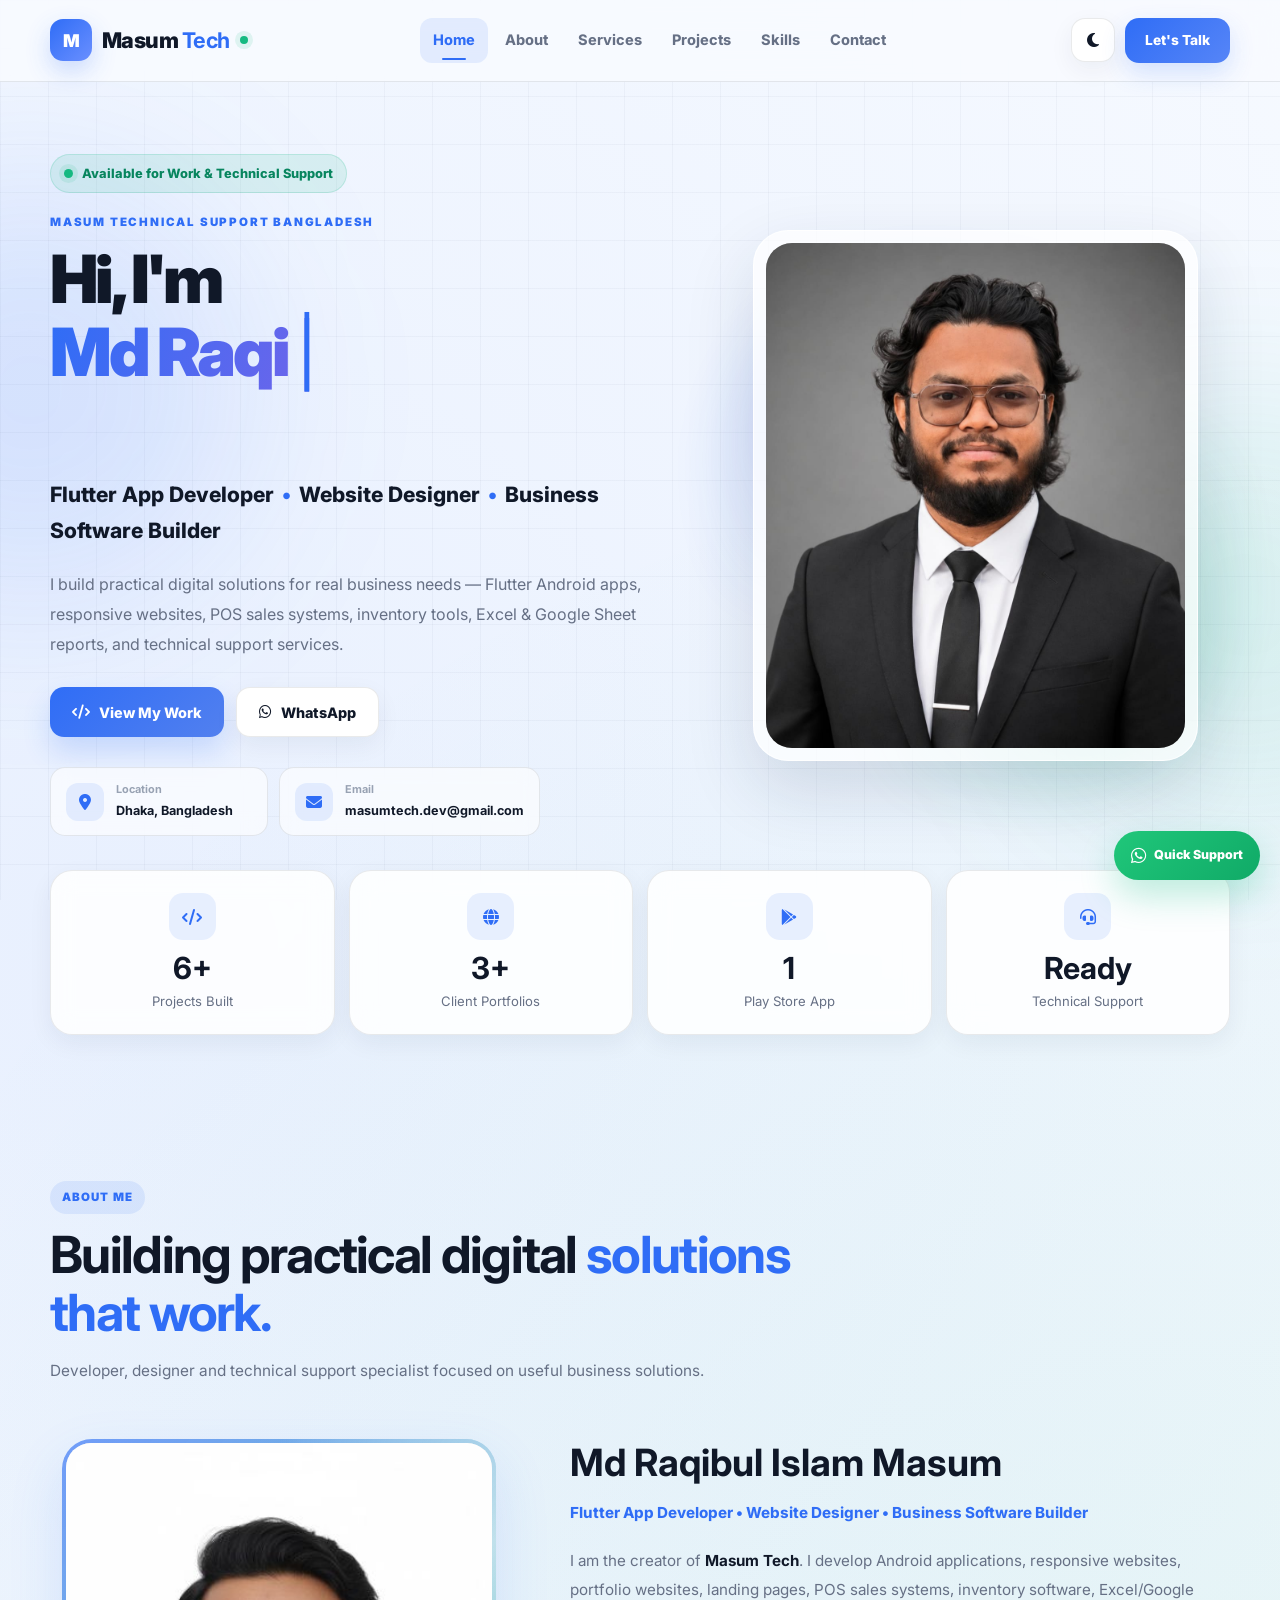
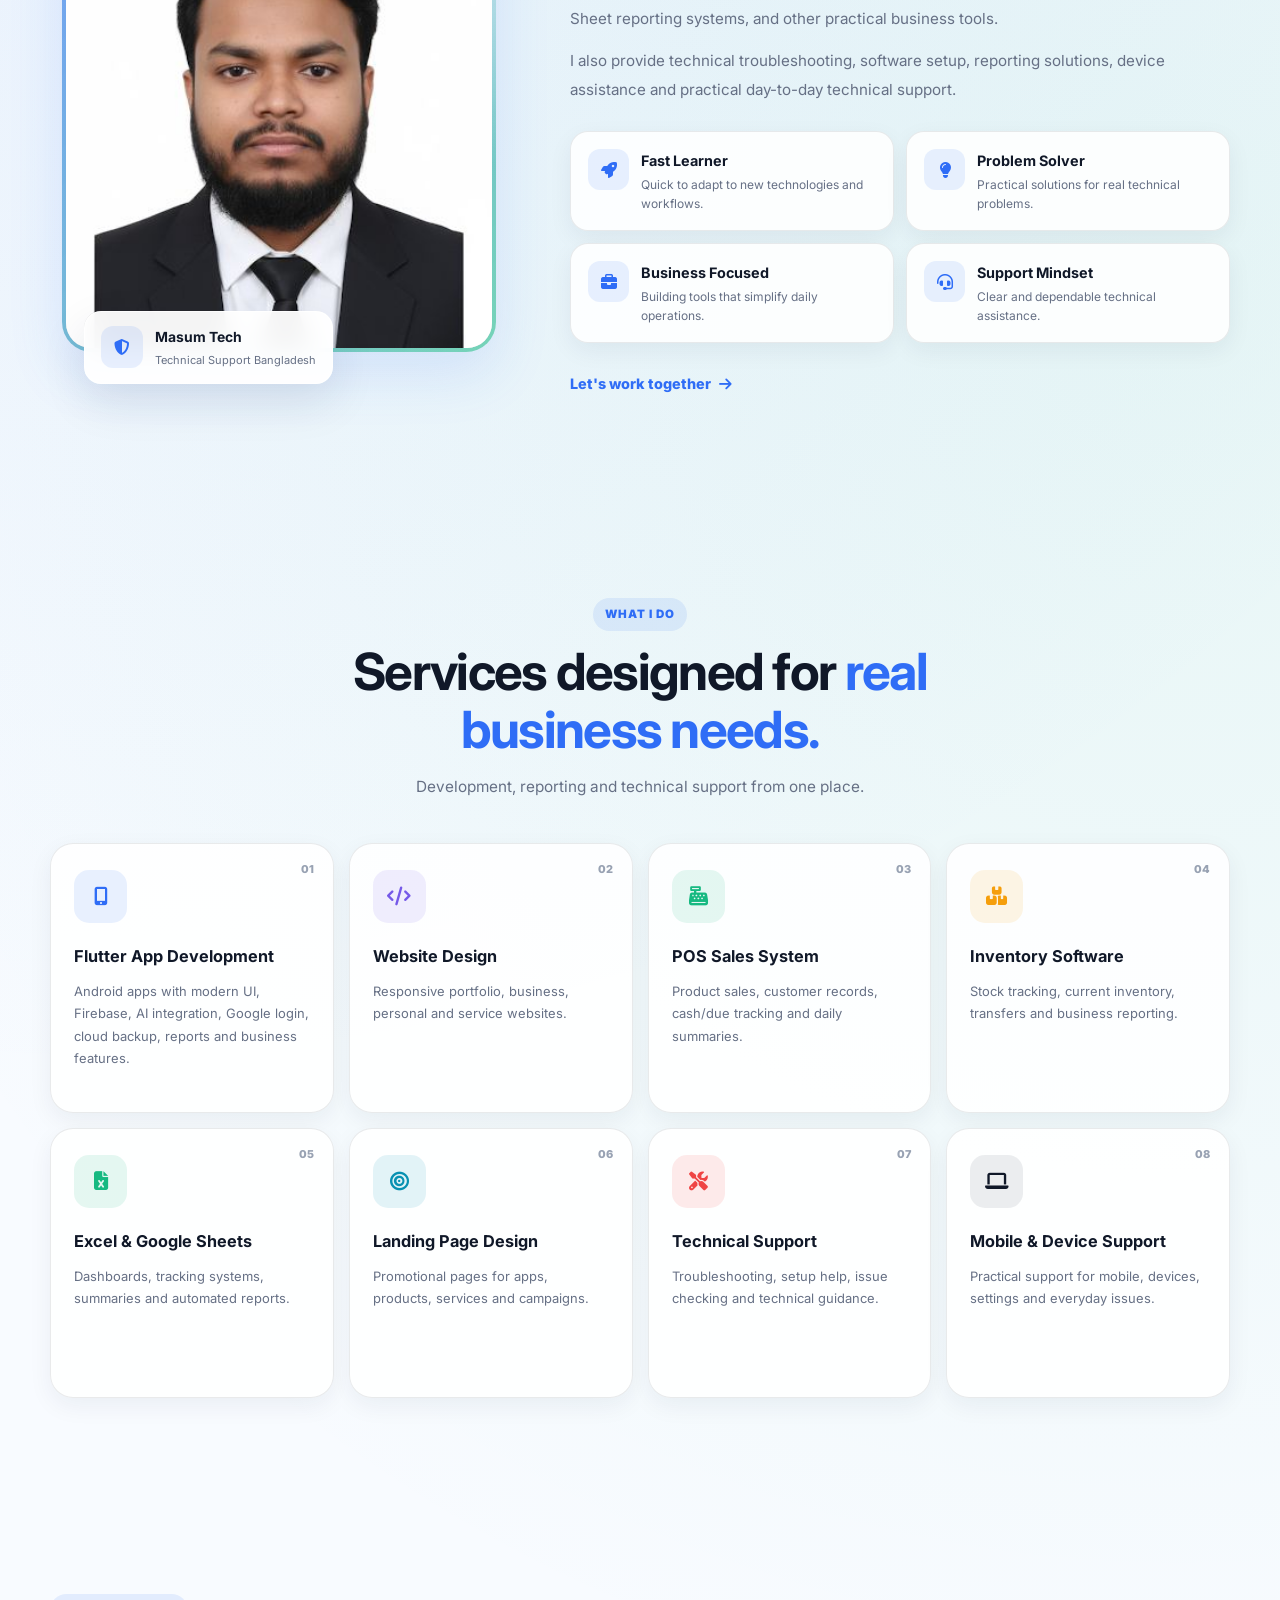
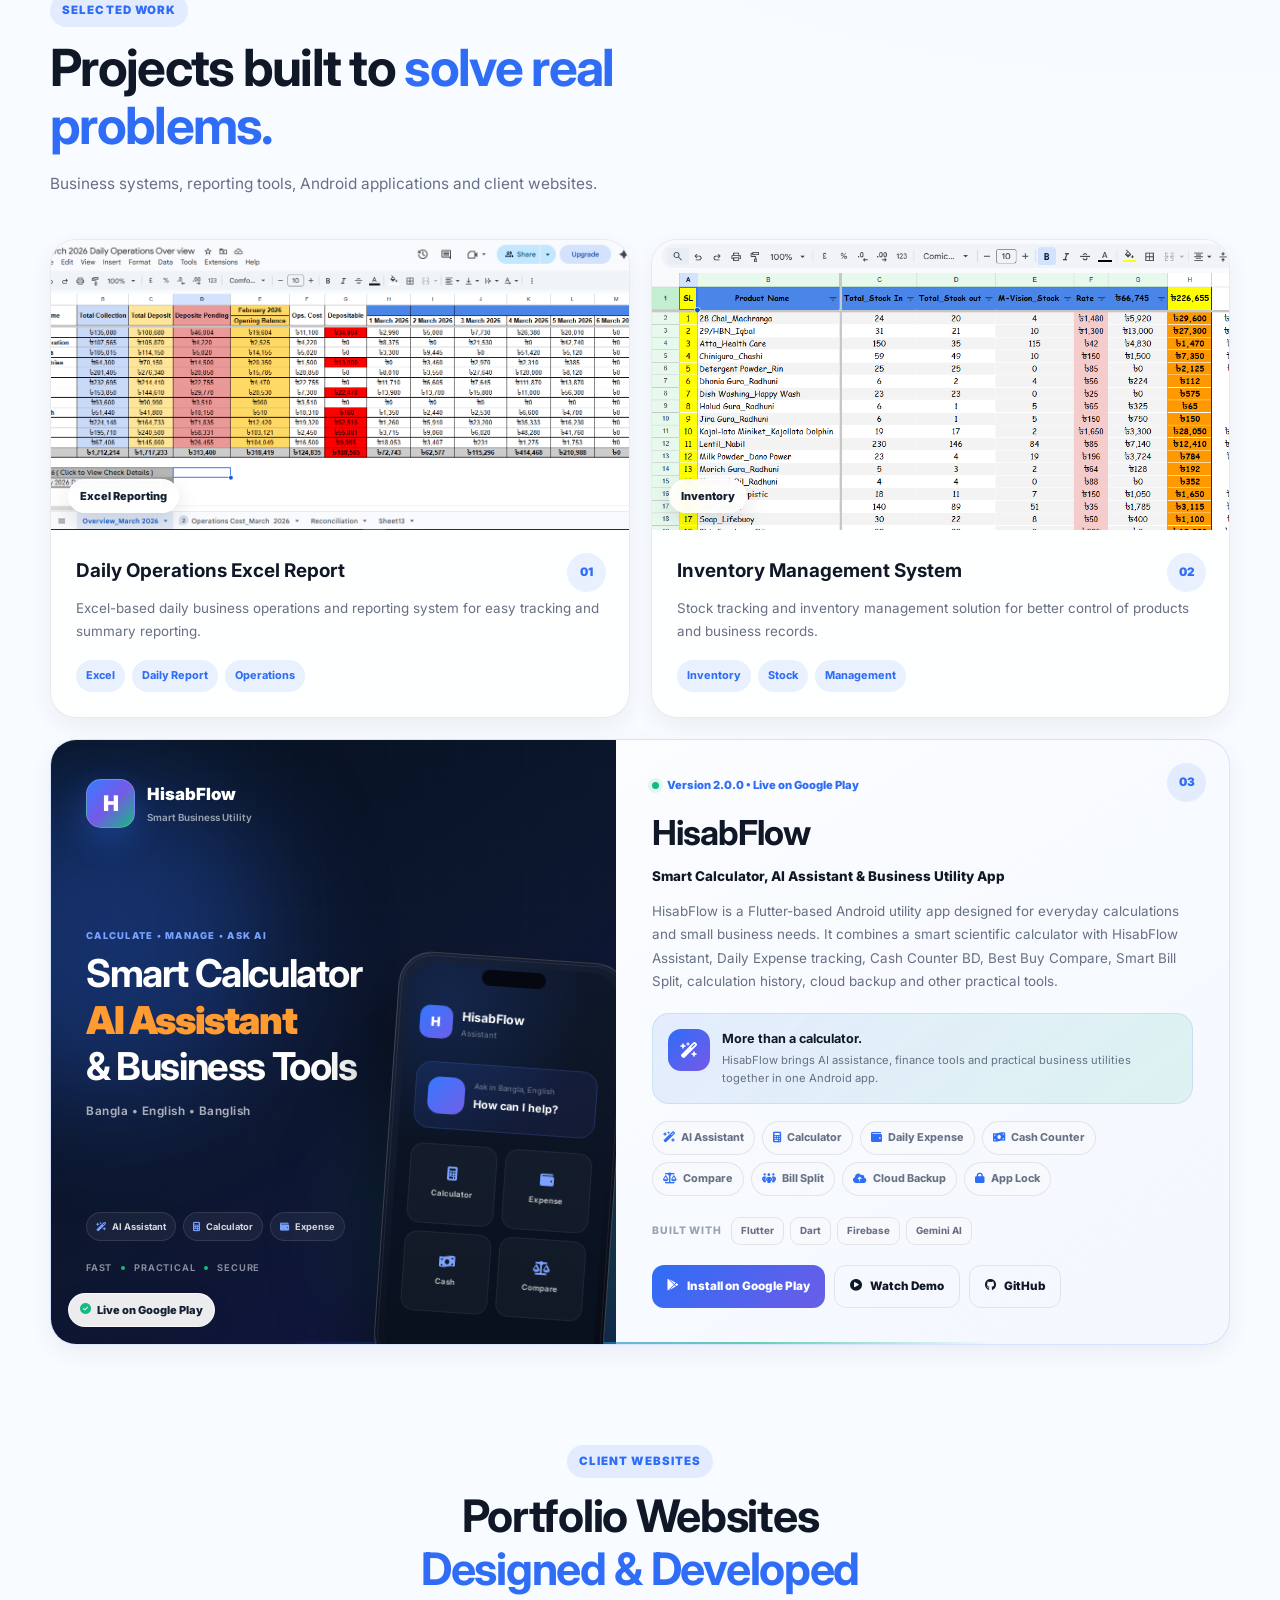
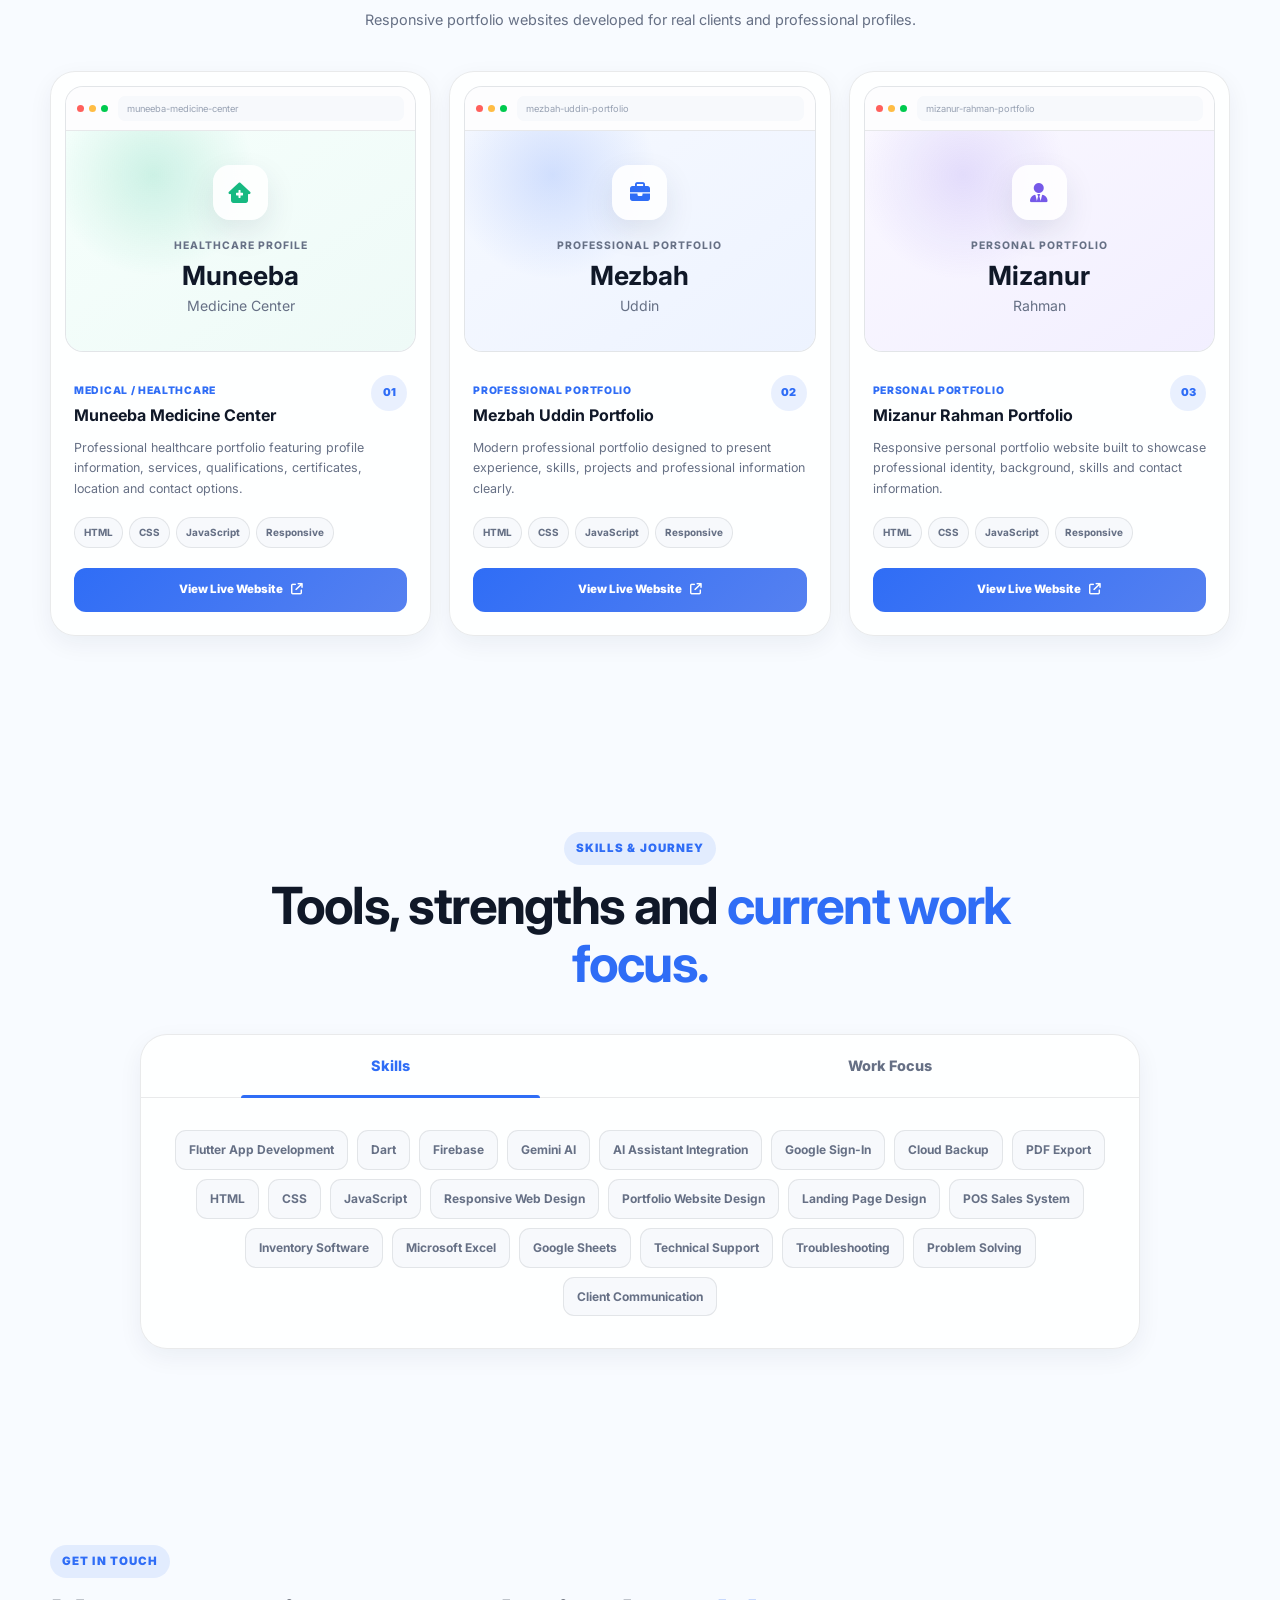
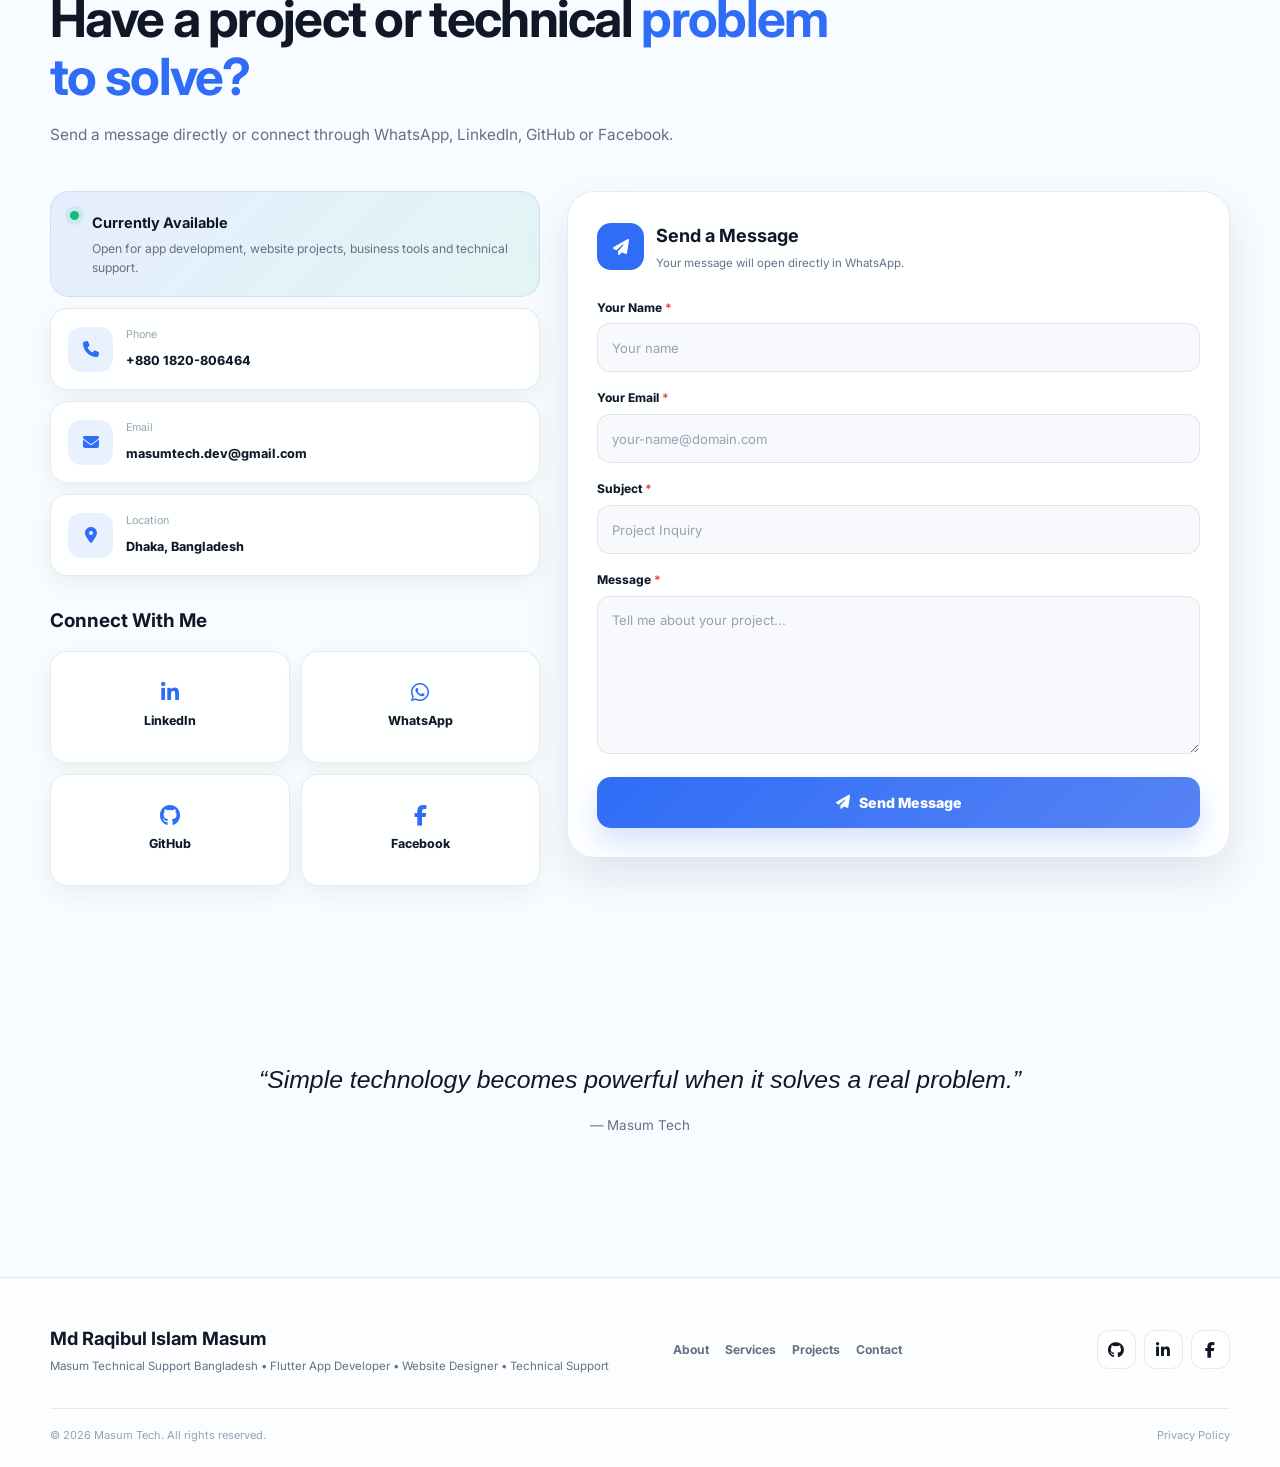
==== commit f1096141: "Update portfolio with HisabFlow 2.0" ====
--- a/index.html
+++ b/index.html
@@ -16,12 +16,12 @@
 
   <meta
     name="description"
-    content="Masum Tech by Md Raqibul Islam Masum offers Flutter Android app development, website design, POS sales software, landing pages, business inventory software, Excel reports, Google Sheet reports, technical support, and Masum Smart Calculator Pro, now available on Google Play."
+    content="Masum Tech by Md Raqibul Islam Masum offers Flutter Android app development, website design, business software, Excel and Google Sheet reporting, technical support and HisabFlow - a smart calculator, AI assistant and business utility Android app available on Google Play."
   />
 
   <meta
     name="keywords"
-    content="Masum Tech, Md Raqibul Islam Masum, Masum Flutter App Developer, Masum Website Designer, Masum POS Software Builder, Masum Technical Support Bangladesh, Flutter App Developer Bangladesh, Website Designer Bangladesh, POS Sales System, Landing Page Design, Business Inventory Software, Excel Reporting, Google Sheet Reports, Masum Smart Calculator Pro, Google Play Calculator App, Flutter Android App, Technical Support Bangladesh"
+    content="Masum Tech, Md Raqibul Islam Masum, Masum Flutter App Developer, Masum Website Designer, Masum Technical Support Bangladesh, Flutter App Developer Bangladesh, Website Designer Bangladesh, Business Software Bangladesh, POS Sales System, Inventory Software, Excel Reporting, Google Sheet Reports, HisabFlow, HisabFlow Assistant, HisabFlow 2.0, AI Assistant Bangladesh, Smart Calculator App, Business Utility App, Flutter Android App, Gemini AI, Firebase, Technical Support Bangladesh"
   />
 
   <meta name="author" content="Md Raqibul Islam Masum" />
@@ -42,7 +42,7 @@
 
   <meta
     property="og:description"
-    content="Flutter apps, websites, business software, client portfolio websites, Excel/Google Sheet reports and technical support."
+    content="Flutter apps, websites, business software, HisabFlow, client portfolio websites, Excel and Google Sheet reports and technical support."
   />
 
   <meta
@@ -69,7 +69,7 @@
 
   <meta
     name="twitter:description"
-    content="Flutter App Developer, Website Designer, Business Software Builder and Technical Support Specialist."
+    content="Flutter App Developer, Website Designer, Business Software Builder and Technical Support Specialist. Creator of HisabFlow."
   />
 
   <meta
@@ -140,7 +140,7 @@
         "url": "https://masumtechdev.github.io/portfolio/",
         "image": "https://masumtechdev.github.io/portfolio/profile.jpeg",
         "jobTitle": "Flutter App Developer, Website Designer, Business Software Builder and Technical Support Specialist",
-        "description": "Md Raqibul Islam Masum is the creator of Masum Tech and provides Flutter app development, website design, business software, reporting systems and technical support in Bangladesh.",
+        "description": "Md Raqibul Islam Masum is the creator of Masum Tech and HisabFlow and provides Flutter app development, website design, business software, reporting systems and technical support in Bangladesh.",
         "address": {
           "@type": "PostalAddress",
           "addressLocality": "Dhaka",
@@ -158,6 +158,8 @@
           "Flutter App Development",
           "Dart",
           "Firebase",
+          "Gemini AI",
+          "AI Assistant Integration",
           "Android App Development",
           "Website Design",
           "Landing Page Design",
@@ -187,7 +189,7 @@
         "name": "Masum Tech",
         "url": "https://masumtechdev.github.io/portfolio/",
         "image": "https://masumtechdev.github.io/portfolio/profile.jpeg",
-        "description": "Masum Tech provides Flutter app development, website design, POS software, inventory software, Excel and Google Sheet reporting and technical support.",
+        "description": "Masum Tech provides Flutter app development, website design, business software, inventory software, Excel and Google Sheet reporting and technical support.",
         "areaServed": {
           "@type": "Country",
           "name": "Bangladesh"
@@ -198,19 +200,36 @@
       },
       {
         "@type": "SoftwareApplication",
-        "@id": "https://masumtechdev.github.io/portfolio/#masum-smart-calculator-pro",
-        "name": "Masum Smart Calculator Pro",
-        "alternateName": "Masum Calc Pro",
+        "@id": "https://masumtechdev.github.io/portfolio/#hisabflow",
+        "name": "HisabFlow",
+        "alternateName": "HisabFlow 2.0",
         "applicationCategory": "UtilitiesApplication",
         "operatingSystem": "Android",
-        "softwareVersion": "1.0.3+4",
+        "softwareVersion": "2.0.0",
         "url": "https://play.google.com/store/apps/details?id=com.masum.smartcalculatorpro",
         "downloadUrl": "https://play.google.com/store/apps/details?id=com.masum.smartcalculatorpro",
         "codeRepository": "https://github.com/masumtechdev/masum_calc_pro_v2",
         "creator": {
           "@id": "https://masumtechdev.github.io/portfolio/#person"
         },
-        "description": "Masum Smart Calculator Pro is a Flutter Android calculator and smart utility app for daily calculation, expense tracking, PDF reports, business calculations, Google login and cloud backup."
+        "description": "HisabFlow is a Flutter Android smart calculator, AI assistant and business utility app with Bangla, English and Banglish support, daily income and expense tracking, Cash Counter BD, Best Buy Compare, Smart Bill Split, calculation history, Google login, cloud backup and app lock.",
+        "featureList": [
+          "HisabFlow Assistant",
+          "Bangla English and Banglish Support",
+          "Smart and Scientific Calculator",
+          "Daily Income and Expense Tracking",
+          "Cash Counter BD",
+          "Best Buy Compare",
+          "Smart Bill Split",
+          "Calculation History",
+          "Saved Calculations",
+          "Google Login",
+          "Cloud Backup",
+          "App Lock",
+          "Dark and Light Mode",
+          "Copy and Share",
+          "Update Notification System"
+        ]
       }
     ]
   }
@@ -356,8 +375,6 @@
       <div class="hero-container">
 
 
-        <!-- HERO CONTENT -->
-
         <div class="hero-content">
 
           <div class="availability-badge">
@@ -470,8 +487,6 @@
         </div>
 
 
-        <!-- CLEAN HERO PHOTO -->
-
         <div class="hero-photo-column">
 
           <div class="hero-photo-wrap">
@@ -498,8 +513,6 @@
       </div>
 
 
-      <!-- HERO STATS -->
-
       <div class="hero-stats">
 
         <div class="stat-card">
@@ -603,9 +616,6 @@
 
 
       <div class="about-layout">
-
-
-        <!-- SECOND PHOTO -->
 
         <div class="about-photo-area">
 
@@ -642,8 +652,6 @@
 
         </div>
 
-
-        <!-- ABOUT TEXT -->
 
         <div class="about-content">
 
@@ -823,8 +831,8 @@
 
           <p>
             Android apps with modern UI, Firebase,
-            Google login, cloud backup, reports
-            and business features.
+            AI integration, Google login, cloud backup,
+            reports and business features.
           </p>
 
         </article>
@@ -1015,10 +1023,6 @@
 
       </div>
 
-
-      <!-- =============================
-           MAIN PROJECTS
-      ============================== -->
 
       <div class="projects-layout main-projects-layout">
 
@@ -1121,18 +1125,190 @@
         </article>
 
 
-        <!-- PROJECT 03 - MAIN PLAY STORE APP -->
-
-        <article class="modern-project-card featured-app-project calculator-main-project">
-
-          <div class="project-media calculator-project-media">
-
-            <img
-              src="feature_graphic_masum_smart_calculator_pro_1024x500.png"
-              alt="Masum Smart Calculator Pro"
-              loading="lazy"
-              decoding="async"
-            />
+        <!-- =================================================
+             PROJECT 03 - HISABFLOW
+        ================================================== -->
+
+        <article
+          class="modern-project-card featured-app-project calculator-main-project hisabflow-project"
+        >
+
+          <!-- HISABFLOW PREMIUM VISUAL -->
+
+          <div class="project-media calculator-project-media hisabflow-project-media">
+
+            <div class="hisabflow-visual">
+
+              <div class="hf-grid-pattern"></div>
+              <div class="hf-glow hf-glow-one"></div>
+              <div class="hf-glow hf-glow-two"></div>
+
+
+              <div class="hf-content">
+
+                <div class="hf-brand-row">
+
+                  <div class="hf-logo">
+                    H
+                  </div>
+
+                  <div>
+
+                    <span class="hf-brand-name">
+                      HisabFlow
+                    </span>
+
+                    <small>
+                      Smart Business Utility
+                    </small>
+
+                  </div>
+
+                </div>
+
+
+                <div class="hf-main-copy">
+
+                  <span class="hf-mini-label">
+                    CALCULATE • MANAGE • ASK AI
+                  </span>
+
+                  <h3>
+                    Smart Calculator
+                    <strong>AI Assistant</strong>
+                    & Business Tools
+                  </h3>
+
+                  <p>
+                    Bangla • English • Banglish
+                  </p>
+
+                </div>
+
+
+                <div class="hf-banner-badges">
+
+                  <span>
+                    <i class="fa-solid fa-wand-magic-sparkles"></i>
+                    AI Assistant
+                  </span>
+
+                  <span>
+                    <i class="fa-solid fa-calculator"></i>
+                    Calculator
+                  </span>
+
+                  <span>
+                    <i class="fa-solid fa-wallet"></i>
+                    Expense
+                  </span>
+
+                </div>
+
+
+                <div class="hf-banner-footer">
+
+                  <span>
+                    Fast
+                  </span>
+
+                  <i></i>
+
+                  <span>
+                    Practical
+                  </span>
+
+                  <i></i>
+
+                  <span>
+                    Secure
+                  </span>
+
+                </div>
+
+              </div>
+
+
+              <!-- PHONE MOCKUP -->
+
+              <div class="hf-phone-area">
+
+                <div class="hf-phone">
+
+                  <div class="hf-phone-speaker"></div>
+
+                  <div class="hf-phone-screen">
+
+                    <div class="hf-phone-top">
+
+                      <span class="hf-phone-logo">
+                        H
+                      </span>
+
+                      <div>
+                        <strong>
+                          HisabFlow
+                        </strong>
+
+                        <small>
+                          Assistant
+                        </small>
+                      </div>
+
+                    </div>
+
+
+                    <div class="hf-ai-card">
+
+                      <span>
+                        <i class="fa-solid fa-sparkles"></i>
+                      </span>
+
+                      <div>
+                        <small>
+                          Ask in Bangla, English
+                        </small>
+
+                        <strong>
+                          How can I help?
+                        </strong>
+                      </div>
+
+                    </div>
+
+
+                    <div class="hf-tool-grid">
+
+                      <div>
+                        <i class="fa-solid fa-calculator"></i>
+                        <small>Calculator</small>
+                      </div>
+
+                      <div>
+                        <i class="fa-solid fa-wallet"></i>
+                        <small>Expense</small>
+                      </div>
+
+                      <div>
+                        <i class="fa-solid fa-money-bill-wave"></i>
+                        <small>Cash</small>
+                      </div>
+
+                      <div>
+                        <i class="fa-solid fa-scale-balanced"></i>
+                        <small>Compare</small>
+                      </div>
+
+                    </div>
+
+                  </div>
+
+                </div>
+
+              </div>
+
+            </div>
+
 
             <span class="project-category live-category">
 
@@ -1145,28 +1321,75 @@
           </div>
 
 
-          <div class="project-body">
+          <!-- HISABFLOW DETAILS -->
+
+          <div class="project-body hisabflow-project-body">
 
             <span class="project-index">
               03
             </span>
 
-            <p class="project-mini-title">
-              Version 1.0.3+4 • Published
+
+            <div class="hisabflow-version-line">
+
+              <span class="hisabflow-version-dot"></span>
+
+              Version 2.0.0 • Live on Google Play
+
+            </div>
+
+
+            <h3 class="hisabflow-title">
+              HisabFlow
+            </h3>
+
+
+            <p class="hisabflow-subtitle">
+              Smart Calculator, AI Assistant & Business Utility App
             </p>
 
-            <h3>
-              Masum Smart Calculator Pro
-            </h3>
 
             <p>
-              Flutter Android smart calculator and daily utility app
-              with expense tracking, PDF reports, Google login,
-              cloud backup, business calculations and smart tools.
+              HisabFlow is a Flutter-based Android utility app designed
+              for everyday calculations and small business needs.
+              It combines a smart scientific calculator with
+              HisabFlow Assistant, Daily Expense tracking,
+              Cash Counter BD, Best Buy Compare, Smart Bill Split,
+              calculation history, cloud backup and other practical tools.
             </p>
 
 
-            <div class="app-feature-chips">
+            <div class="hisabflow-highlight">
+
+              <span>
+                <i class="fa-solid fa-wand-magic-sparkles"></i>
+              </span>
+
+              <div>
+
+                <strong>
+                  More than a calculator.
+                </strong>
+
+                <p>
+                  HisabFlow brings AI assistance, finance tools
+                  and practical business utilities together
+                  in one Android app.
+                </p>
+
+              </div>
+
+            </div>
+
+
+            <!-- FEATURES -->
+
+            <div class="app-feature-chips hisabflow-feature-chips">
+
+              <span>
+                <i class="fa-solid fa-wand-magic-sparkles"></i>
+                AI Assistant
+              </span>
 
               <span>
                 <i class="fa-solid fa-calculator"></i>
@@ -1175,22 +1398,27 @@
 
               <span>
                 <i class="fa-solid fa-wallet"></i>
-                Expense
+                Daily Expense
               </span>
 
               <span>
-                <i class="fa-solid fa-file-pdf"></i>
-                PDF
+                <i class="fa-solid fa-money-bill-wave"></i>
+                Cash Counter
+              </span>
+
+              <span>
+                <i class="fa-solid fa-scale-balanced"></i>
+                Compare
+              </span>
+
+              <span>
+                <i class="fa-solid fa-people-group"></i>
+                Bill Split
               </span>
 
               <span>
                 <i class="fa-solid fa-cloud-arrow-up"></i>
-                Backup
-              </span>
-
-              <span>
-                <i class="fa-brands fa-google"></i>
-                Google Login
+                Cloud Backup
               </span>
 
               <span>
@@ -1201,7 +1429,40 @@
             </div>
 
 
-            <div class="project-buttons">
+            <!-- TECHNOLOGY -->
+
+            <div class="hisabflow-tech-stack">
+
+              <span class="tech-label">
+                Built With
+              </span>
+
+              <div class="hisabflow-tech-items">
+
+                <span>
+                  Flutter
+                </span>
+
+                <span>
+                  Dart
+                </span>
+
+                <span>
+                  Firebase
+                </span>
+
+                <span>
+                  Gemini AI
+                </span>
+
+              </div>
+
+            </div>
+
+
+            <!-- BUTTONS -->
+
+            <div class="project-buttons hisabflow-buttons">
 
               <a
                 href="https://play.google.com/store/apps/details?id=com.masum.smartcalculatorpro"
@@ -1214,15 +1475,14 @@
               </a>
 
 
-              <a
-                href="https://github.com/masumtechdev/portfolio/releases/download/v1.0/Calculator.Apps.Use.Video.mp4"
-                target="_blank"
-                rel="noopener noreferrer"
-                class="small-project-btn outline-project-btn"
+              <button
+                type="button"
+                class="small-project-btn outline-project-btn hisabflow-demo-btn"
+                id="watchHisabFlowDemo"
               >
                 <i class="fa-solid fa-circle-play"></i>
                 Watch Demo
-              </a>
+              </button>
 
 
               <a
@@ -1624,8 +1884,6 @@
         </div>
 
 
-        <!-- SKILLS -->
-
         <div
           class="tab-panel active"
           id="skillsPanel"
@@ -1636,6 +1894,8 @@
             <span>Flutter App Development</span>
             <span>Dart</span>
             <span>Firebase</span>
+            <span>Gemini AI</span>
+            <span>AI Assistant Integration</span>
             <span>Google Sign-In</span>
             <span>Cloud Backup</span>
             <span>PDF Export</span>
@@ -1659,8 +1919,6 @@
         </div>
 
 
-        <!-- WORK FOCUS -->
-
         <div
           class="tab-panel"
           id="journeyPanel"
@@ -1705,13 +1963,13 @@
                 </span>
 
                 <h3>
-                  Masum Smart Calculator Pro
+                  HisabFlow 2.0
                 </h3>
 
                 <p>
-                  Flutter Android utility application
-                  published and available directly
-                  through Google Play.
+                  Smart calculator, AI assistant and business utility
+                  Android application published and available
+                  directly through Google Play.
                 </p>
 
               </div>
@@ -1806,8 +2064,6 @@
 
       <div class="contact-layout">
 
-
-        <!-- CONTACT DETAILS -->
 
         <div class="contact-details">
 
@@ -1950,8 +2206,6 @@
         </div>
 
 
-        <!-- CONTACT FORM -->
-
         <div class="contact-form-card">
 
           <div class="form-title">
@@ -2063,9 +2317,7 @@
     </section>
 
 
-    <!-- =====================================================
-         QUOTE
-    ====================================================== -->
+    <!-- QUOTE -->
 
     <section class="quote-section reveal">
 
@@ -2182,8 +2434,112 @@
 
 
   <!-- =====================================================
-       FLOATING WHATSAPP
+       HISABFLOW DEMO MODAL
+       Video source loads ONLY after Watch Demo click
   ====================================================== -->
+
+  <div
+    class="hisabflow-demo-modal"
+    id="hisabflowDemoModal"
+    aria-hidden="true"
+  >
+
+    <div
+      class="hisabflow-modal-backdrop"
+      data-hisabflow-close
+    ></div>
+
+
+    <div
+      class="hisabflow-modal-dialog"
+      role="dialog"
+      aria-modal="true"
+      aria-labelledby="hisabflowDemoTitle"
+    >
+
+      <div class="hisabflow-modal-header">
+
+        <div class="hisabflow-modal-brand">
+
+          <span class="hisabflow-modal-logo">
+            H
+          </span>
+
+          <div>
+
+            <span class="hisabflow-modal-label">
+              APP DEMO
+            </span>
+
+            <h3 id="hisabflowDemoTitle">
+              HisabFlow 2.0
+            </h3>
+
+          </div>
+
+        </div>
+
+
+        <button
+          type="button"
+          class="hisabflow-modal-close"
+          id="closeHisabFlowDemo"
+          aria-label="Close HisabFlow demo"
+        >
+          <i class="fa-solid fa-xmark"></i>
+        </button>
+
+      </div>
+
+
+      <div class="hisabflow-video-shell">
+
+        <video
+          id="hisabflowDemoVideo"
+          controls
+          playsinline
+          preload="none"
+          data-src="hisabflow-demo.mp4"
+        >
+          Your browser does not support HTML5 video.
+        </video>
+
+      </div>
+
+
+      <div class="hisabflow-modal-footer">
+
+        <div>
+
+          <strong>
+            HisabFlow
+          </strong>
+
+          <span>
+            Smart Calculator • AI Assistant • Business Utility
+          </span>
+
+        </div>
+
+
+        <a
+          href="https://play.google.com/store/apps/details?id=com.masum.smartcalculatorpro"
+          target="_blank"
+          rel="noopener noreferrer"
+          class="hisabflow-modal-play-btn"
+        >
+          <i class="fa-brands fa-google-play"></i>
+          Get on Google Play
+        </a>
+
+      </div>
+
+    </div>
+
+  </div>
+
+
+  <!-- FLOATING WHATSAPP -->
 
   <a
     href="https://wa.me/8801820806464"
--- a/style.css
+++ b/style.css
@@ -1,6 +1,7 @@
 /* =========================================================
    MASUM TECHNICAL SUPPORT BANGLADESH
-   FINAL CLEAN RESPONSIVE DESIGN
+   PREMIUM RESPONSIVE PORTFOLIO
+   HISABFLOW 2.0 FEATURED PROJECT
 ========================================================= */
 
 
@@ -21,9 +22,13 @@
 
 body {
   font-family: "Inter", sans-serif;
+
   color: var(--text);
+
   background: var(--bg);
+
   line-height: 1.65;
+
   overflow-x: hidden;
 
   transition:
@@ -32,13 +37,15 @@
 }
 
 body.menu-open,
-body.intro-active {
+body.intro-active,
+body.hisabflow-modal-open {
   overflow: hidden;
 }
 
 img,
 video {
   display: block;
+
   max-width: 100%;
 }
 
@@ -62,6 +69,7 @@
 ========================================================= */
 
 :root {
+
   --bg: #f8fbff;
   --bg-soft: #f1f6ff;
 
@@ -115,6 +123,7 @@
 ========================================================= */
 
 body.dark-theme {
+
   --bg: #0b111b;
   --bg-soft: #101827;
 
@@ -170,7 +179,9 @@
 
 .page-grid-bg {
   position: fixed;
+
   inset: 0;
+
   z-index: -5;
 
   pointer-events: none;
@@ -243,6 +254,7 @@
 
 .navbar {
   position: sticky;
+
   top: 0;
 
   z-index: 1000;
@@ -382,7 +394,10 @@
     0 0 0 5px var(--green-soft);
 
   animation:
-    onlinePulse 2s ease-in-out infinite;
+    onlinePulse
+    2s
+    ease-in-out
+    infinite;
 }
 
 
@@ -422,7 +437,8 @@
 .nav-links > a:hover {
   color: var(--primary);
 
-  background: var(--primary-soft);
+  background:
+    var(--primary-soft);
 
   transform:
     translateY(-2px);
@@ -431,7 +447,8 @@
 .nav-links > a.active {
   color: var(--primary);
 
-  background: var(--primary-soft);
+  background:
+    var(--primary-soft);
 }
 
 .nav-links > a.active::after {
@@ -610,11 +627,6 @@
 
   min-height: 590px;
 }
-
-
-/* =========================================================
-   HERO CONTENT
-========================================================= */
 
 .hero-content {
   position: relative;
@@ -785,7 +797,7 @@
 
 
 /* =========================================================
-   BUTTONS
+   MAIN BUTTONS
 ========================================================= */
 
 .main-btn {
@@ -948,7 +960,7 @@
 
 
 /* =========================================================
-   CLEAN HERO PHOTO
+   HERO PHOTO
 ========================================================= */
 
 .hero-photo-column {
@@ -1080,7 +1092,8 @@
 
   border-radius: 22px;
 
-  background: var(--surface);
+  background:
+    var(--surface);
 
   box-shadow:
     var(--shadow-sm);
@@ -1284,7 +1297,9 @@
 
   animation:
     borderSpin
-    8s linear infinite;
+    8s
+    linear
+    infinite;
 }
 
 .about-photo {
@@ -1340,7 +1355,8 @@
   background:
     rgba(18, 27, 43, 0.95);
 
-  border-color: var(--border);
+  border-color:
+    var(--border);
 }
 
 .about-photo-label > i {
@@ -1690,7 +1706,7 @@
 
 
 /* =========================================================
-   MAIN PROJECTS
+   PROJECTS
 ========================================================= */
 
 .projects-layout {
@@ -1765,6 +1781,8 @@
   left: 17px;
   bottom: 17px;
 
+  z-index: 10;
+
   padding:
     7px
     11px;
@@ -1855,18 +1873,6 @@
   font-size: 0.84rem;
 
   line-height: 1.74;
-}
-
-.project-mini-title {
-  margin-bottom: 5px;
-
-  color:
-    var(--primary) !important;
-
-  font-size:
-    0.7rem !important;
-
-  font-weight: 850;
 }
 
 .project-tech,
@@ -1920,46 +1926,886 @@
 
 
 /* =========================================================
-   FEATURED CALCULATOR
+   HISABFLOW FEATURED PROJECT
 ========================================================= */
 
-.calculator-main-project {
+.calculator-main-project,
+.hisabflow-project {
   grid-column:
     1 / -1;
 
   display: grid;
 
   grid-template-columns:
-    minmax(360px, 0.95fr)
-    minmax(0, 1.05fr);
+    minmax(390px, 0.96fr)
+    minmax(0, 1.04fr);
 
   align-items: stretch;
 }
 
-.calculator-main-project .project-media {
+.hisabflow-project {
+  position: relative;
+
+  overflow: hidden;
+
+  border-color:
+    rgba(47, 109, 246, 0.16);
+
+  background:
+    linear-gradient(
+      145deg,
+      var(--surface),
+      rgba(47, 109, 246, 0.025)
+    );
+}
+
+body.dark-theme .hisabflow-project {
+  background:
+    linear-gradient(
+      145deg,
+      #111b2c,
+      #101827
+    );
+
+  border-color:
+    rgba(100, 143, 255, 0.15);
+}
+
+.hisabflow-project::after {
+  content: "";
+
+  position: absolute;
+
+  left: 20%;
+  right: 20%;
+  bottom: 0;
+
+  height: 2px;
+
+  opacity: 0.65;
+
+  background:
+    linear-gradient(
+      90deg,
+      transparent,
+      var(--primary),
+      var(--green),
+      transparent
+    );
+}
+
+
+/* =========================================================
+   HISABFLOW VISUAL PANEL
+========================================================= */
+
+.hisabflow-project-media {
+  position: relative;
+
+  min-height: 525px;
+
   height: 100%;
-  min-height: 370px;
-}
-
-.calculator-project-media {
-  background:
-    #0c1525;
-}
-
-.calculator-project-media > img {
-  object-fit: contain;
-
-  padding: 0;
-}
-
-.calculator-main-project .project-body {
+
+  overflow: hidden;
+
+  background:
+    linear-gradient(
+      145deg,
+      #07111f,
+      #0d1730 55%,
+      #131345
+    );
+}
+
+.hisabflow-visual {
+  position: absolute;
+
+  inset: 0;
+
+  overflow: hidden;
+}
+
+.hf-grid-pattern {
+  position: absolute;
+
+  inset: 0;
+
+  opacity: 0.28;
+
+  background-image:
+    linear-gradient(
+      rgba(255, 255, 255, 0.045) 1px,
+      transparent 1px
+    ),
+    linear-gradient(
+      90deg,
+      rgba(255, 255, 255, 0.045) 1px,
+      transparent 1px
+    );
+
+  background-size:
+    34px 34px;
+
+  mask-image:
+    linear-gradient(
+      to bottom,
+      black,
+      transparent
+    );
+
+  -webkit-mask-image:
+    linear-gradient(
+      to bottom,
+      black,
+      transparent
+    );
+}
+
+.hf-glow {
+  position: absolute;
+
+  border-radius: 50%;
+
+  filter:
+    blur(60px);
+
+  pointer-events: none;
+}
+
+.hf-glow-one {
+  width: 330px;
+  height: 330px;
+
+  left: -110px;
+  top: 30px;
+
+  background:
+    rgba(47, 109, 246, 0.33);
+
+  animation:
+    hfGlowFloat
+    5s
+    ease-in-out
+    infinite;
+}
+
+.hf-glow-two {
+  width: 310px;
+  height: 310px;
+
+  right: -80px;
+  bottom: -50px;
+
+  background:
+    rgba(22, 185, 129, 0.24);
+
+  animation:
+    hfGlowFloatTwo
+    6s
+    ease-in-out
+    infinite;
+}
+
+.hf-content {
+  position: relative;
+
+  z-index: 3;
+
+  width: 62%;
+  height: 100%;
+
+  padding:
+    39px
+    24px
+    68px
+    35px;
+
+  display: flex;
+  flex-direction: column;
+}
+
+.hf-brand-row {
+  display: flex;
+  align-items: center;
+
+  gap: 12px;
+}
+
+.hf-logo {
+  width: 49px;
+  height: 49px;
+
+  display: inline-flex;
+  align-items: center;
+  justify-content: center;
+
+  flex-shrink: 0;
+
+  border:
+    1px solid rgba(255, 255, 255, 0.18);
+
+  border-radius: 15px;
+
+  color: #ffffff;
+
+  background:
+    linear-gradient(
+      135deg,
+      #377cff,
+      #7559e8,
+      #16b981
+    );
+
+  font-size: 1.35rem;
+  font-weight: 900;
+
+  box-shadow:
+    0 12px 32px rgba(47, 109, 246, 0.32);
+}
+
+.hf-brand-name {
+  display: block;
+
+  color: #ffffff;
+
+  font-size: 1.05rem;
+  font-weight: 900;
+}
+
+.hf-brand-row small {
+  display: block;
+
+  margin-top: 1px;
+
+  color:
+    rgba(255, 255, 255, 0.57);
+
+  font-size: 0.61rem;
+  font-weight: 650;
+}
+
+.hf-main-copy {
+  margin-top:
+    auto;
+
+  margin-bottom:
+    auto;
+}
+
+.hf-mini-label {
+  display: inline-block;
+
+  margin-bottom: 10px;
+
+  color: #78a2ff;
+
+  font-size: 0.59rem;
+  font-weight: 850;
+
+  letter-spacing: 1.25px;
+}
+
+.hf-main-copy h3 {
+  margin: 0;
+
+  color: #ffffff;
+
+  font-size:
+    clamp(
+      1.7rem,
+      3vw,
+      2.55rem
+    );
+
+  line-height: 1.08;
+
+  letter-spacing: -1.4px;
+}
+
+.hf-main-copy h3 strong {
+  display: block;
+
+  margin:
+    5px
+    0;
+
+  color: #ff9b31;
+
+  font-weight: 900;
+}
+
+.hf-main-copy p {
+  margin-top: 14px;
+
+  color:
+    rgba(255, 255, 255, 0.64);
+
+  font-size: 0.73rem;
+  font-weight: 650;
+
+  letter-spacing: 0.5px;
+}
+
+.hf-banner-badges {
+  display: flex;
+  flex-wrap: wrap;
+
+  gap: 7px;
+}
+
+.hf-banner-badges span {
+  padding:
+    6px
+    9px;
+
+  display: inline-flex;
+  align-items: center;
+
+  gap: 6px;
+
+  border:
+    1px solid rgba(255, 255, 255, 0.10);
+
+  border-radius: 999px;
+
+  color:
+    rgba(255, 255, 255, 0.82);
+
+  background:
+    rgba(255, 255, 255, 0.055);
+
+  backdrop-filter: blur(9px);
+
+  font-size: 0.58rem;
+  font-weight: 700;
+}
+
+.hf-banner-badges i {
+  color: #79a1ff;
+}
+
+.hf-banner-footer {
+  margin-top: 19px;
+
+  display: flex;
+  align-items: center;
+
+  gap: 9px;
+
+  color:
+    rgba(255, 255, 255, 0.52);
+
+  font-size: 0.58rem;
+  font-weight: 650;
+
+  text-transform: uppercase;
+
+  letter-spacing: 0.8px;
+}
+
+.hf-banner-footer i {
+  width: 4px;
+  height: 4px;
+
+  border-radius: 50%;
+
+  background: #16b981;
+}
+
+
+/* =========================================================
+   HISABFLOW PHONE MOCKUP
+========================================================= */
+
+.hf-phone-area {
+  position: absolute;
+
+  right: -3%;
+  bottom: -5%;
+
+  z-index: 4;
+
+  width: 47%;
+
+  display: flex;
+  align-items: flex-end;
+  justify-content: center;
+
+  transform:
+    rotate(4deg);
+}
+
+.hf-phone {
+  position: relative;
+
+  width: 230px;
+
+  padding: 9px;
+
+  border:
+    1px solid rgba(255, 255, 255, 0.20);
+
+  border-radius: 34px;
+
+  background:
+    linear-gradient(
+      145deg,
+      #18233b,
+      #050912
+    );
+
+  box-shadow:
+    -22px 35px 60px rgba(0, 0, 0, 0.42);
+
+  animation:
+    hfPhoneFloat
+    5s
+    ease-in-out
+    infinite;
+}
+
+.hf-phone::before {
+  content: "";
+
+  position: absolute;
+
+  inset: 2px;
+
+  pointer-events: none;
+
+  border:
+    1px solid rgba(255, 255, 255, 0.07);
+
+  border-radius: 31px;
+}
+
+.hf-phone-speaker {
+  position: absolute;
+
+  top: 13px;
+  left: 50%;
+
+  z-index: 3;
+
+  width: 64px;
+  height: 16px;
+
+  transform:
+    translateX(-50%);
+
+  border-radius: 999px;
+
+  background: #050811;
+}
+
+.hf-phone-screen {
+  min-height: 397px;
+
+  padding:
+    43px
+    14px
+    17px;
+
+  overflow: hidden;
+
+  border-radius: 27px;
+
+  background:
+    radial-gradient(
+      circle at 20% 10%,
+      rgba(47, 109, 246, 0.17),
+      transparent 35%
+    ),
+    linear-gradient(
+      180deg,
+      #0f182a,
+      #08101d
+    );
+}
+
+.hf-phone-top {
+  display: flex;
+  align-items: center;
+
+  gap: 9px;
+
+  margin-bottom: 22px;
+}
+
+.hf-phone-logo {
+  width: 33px;
+  height: 33px;
+
+  display: inline-flex;
+  align-items: center;
+  justify-content: center;
+
+  flex-shrink: 0;
+
+  border-radius: 10px;
+
+  color: #ffffff;
+
+  background:
+    linear-gradient(
+      135deg,
+      #3277ff,
+      #6e5ee8
+    );
+
+  font-size: 0.81rem;
+  font-weight: 900;
+}
+
+.hf-phone-top strong {
+  display: block;
+
+  color: #ffffff;
+
+  font-size: 0.77rem;
+}
+
+.hf-phone-top small {
+  display: block;
+
+  color:
+    rgba(255, 255, 255, 0.42);
+
+  font-size: 0.5rem;
+}
+
+.hf-ai-card {
+  padding:
+    14px
+    12px;
+
+  display: flex;
+  align-items: center;
+
+  gap: 9px;
+
+  border:
+    1px solid rgba(100, 143, 255, 0.16);
+
+  border-radius: 16px;
+
+  background:
+    linear-gradient(
+      135deg,
+      rgba(47, 109, 246, 0.14),
+      rgba(117, 89, 232, 0.08)
+    );
+}
+
+.hf-ai-card > span {
+  width: 37px;
+  height: 37px;
+
+  display: inline-flex;
+  align-items: center;
+  justify-content: center;
+
+  flex-shrink: 0;
+
+  border-radius: 12px;
+
+  color: #ffffff;
+
+  background:
+    linear-gradient(
+      135deg,
+      #3578ff,
+      #735fe7
+    );
+
+  font-size: 0.79rem;
+}
+
+.hf-ai-card small {
+  display: block;
+
+  color:
+    rgba(255, 255, 255, 0.44);
+
+  font-size: 0.48rem;
+}
+
+.hf-ai-card strong {
+  display: block;
+
+  margin-top: 2px;
+
+  color: #ffffff;
+
+  font-size: 0.69rem;
+}
+
+.hf-tool-grid {
+  margin-top: 15px;
+
+  display: grid;
+
+  grid-template-columns:
+    repeat(2, minmax(0, 1fr));
+
+  gap: 8px;
+}
+
+.hf-tool-grid div {
+  min-height: 80px;
+
+  padding:
+    10px
+    7px;
+
+  display: flex;
+  flex-direction: column;
+  align-items: center;
+  justify-content: center;
+
+  gap: 7px;
+
+  border:
+    1px solid rgba(255, 255, 255, 0.06);
+
+  border-radius: 13px;
+
+  color:
+    rgba(255, 255, 255, 0.73);
+
+  background:
+    rgba(255, 255, 255, 0.035);
+}
+
+.hf-tool-grid i {
+  color: #7ca1ff;
+
+  font-size: 0.85rem;
+}
+
+.hf-tool-grid small {
+  font-size: 0.49rem;
+  font-weight: 650;
+}
+
+
+/* =========================================================
+   HISABFLOW DETAILS
+========================================================= */
+
+.hisabflow-project-body {
   display: flex;
   flex-direction: column;
   justify-content: center;
 
   padding:
-    34px;
-}
+    36px;
+}
+
+.hisabflow-version-line {
+  margin-bottom: 10px;
+
+  display: inline-flex;
+  align-items: center;
+
+  gap: 8px;
+
+  color: var(--primary);
+
+  font-size: 0.7rem;
+  font-weight: 850;
+}
+
+.hisabflow-version-dot {
+  width: 7px;
+  height: 7px;
+
+  display: inline-block;
+
+  flex-shrink: 0;
+
+  border-radius: 50%;
+
+  background: var(--green);
+
+  box-shadow:
+    0 0 0 4px
+    var(--green-soft);
+}
+
+.project-body .hisabflow-title {
+  max-width:
+    calc(100% - 60px);
+
+  margin-bottom: 4px;
+
+  font-size:
+    clamp(
+      1.55rem,
+      3vw,
+      2.15rem
+    );
+
+  letter-spacing: -1px;
+}
+
+.hisabflow-subtitle {
+  margin-bottom: 13px !important;
+
+  color: var(--text) !important;
+
+  font-size: 0.84rem !important;
+
+  font-weight: 800;
+
+  line-height: 1.6 !important;
+}
+
+.hisabflow-highlight {
+  margin-top: 19px;
+
+  padding:
+    15px;
+
+  display: flex;
+  align-items: flex-start;
+
+  gap: 12px;
+
+  border:
+    1px solid rgba(47, 109, 246, 0.12);
+
+  border-radius: 17px;
+
+  background:
+    linear-gradient(
+      135deg,
+      var(--primary-soft),
+      var(--green-soft)
+    );
+}
+
+.hisabflow-highlight > span {
+  width: 42px;
+  height: 42px;
+
+  display: inline-flex;
+  align-items: center;
+  justify-content: center;
+
+  flex-shrink: 0;
+
+  border-radius: 13px;
+
+  color: #ffffff;
+
+  background:
+    linear-gradient(
+      135deg,
+      var(--primary),
+      var(--purple)
+    );
+}
+
+.hisabflow-highlight strong {
+  display: block;
+
+  margin-bottom: 3px;
+
+  color: var(--text);
+
+  font-size: 0.79rem;
+}
+
+.hisabflow-highlight p {
+  color: var(--text-soft);
+
+  font-size: 0.7rem;
+
+  line-height: 1.58;
+}
+
+.hisabflow-feature-chips {
+  margin-top: 17px;
+}
+
+.hisabflow-feature-chips span {
+  transition:
+    transform 0.25s ease,
+    color 0.25s ease,
+    border-color 0.25s ease,
+    background 0.25s ease;
+}
+
+.hisabflow-feature-chips span:hover {
+  color: var(--primary);
+
+  border-color:
+    var(--border-hover);
+
+  background:
+    var(--primary-soft);
+
+  transform:
+    translateY(-2px);
+}
+
+
+/* =========================================================
+   HISABFLOW TECHNOLOGY
+========================================================= */
+
+.hisabflow-tech-stack {
+  margin-top: 21px;
+
+  display: flex;
+  align-items: center;
+  flex-wrap: wrap;
+
+  gap: 10px;
+}
+
+.tech-label {
+  color: var(--text-muted);
+
+  font-size: 0.65rem;
+  font-weight: 800;
+
+  text-transform: uppercase;
+
+  letter-spacing: 0.8px;
+}
+
+.hisabflow-tech-items {
+  display: flex;
+  flex-wrap: wrap;
+
+  gap: 6px;
+}
+
+.hisabflow-tech-items span {
+  padding:
+    5px
+    9px;
+
+  border:
+    1px solid var(--border);
+
+  border-radius: 9px;
+
+  color: var(--text-soft);
+
+  background:
+    var(--surface-alt);
+
+  font-size: 0.61rem;
+  font-weight: 750;
+}
+
+
+/* =========================================================
+   PROJECT BUTTONS
+========================================================= */
 
 .project-buttons {
   display: flex;
@@ -1977,6 +2823,8 @@
     10px
     15px;
 
+  border: none;
+
   display: inline-flex;
   align-items: center;
   justify-content: center;
@@ -1995,9 +2843,13 @@
   font-size: 0.73rem;
   font-weight: 850;
 
+  cursor: pointer;
+
   transition:
     transform 0.28s ease,
-    box-shadow 0.28s ease;
+    box-shadow 0.28s ease,
+    background 0.28s ease,
+    color 0.28s ease;
 }
 
 .small-project-btn:hover {
@@ -2039,7 +2891,13 @@
 
   animation:
     playStoreGradient
-    5s ease infinite;
+    5s
+    ease
+    infinite;
+}
+
+.hisabflow-demo-btn {
+  white-space: nowrap;
 }
 
 
@@ -2091,7 +2949,7 @@
 
 
 /* =========================================================
-   CLIENT PORTFOLIO CARDS
+   CLIENT CARDS
 ========================================================= */
 
 .client-showcase-grid {
@@ -2139,7 +2997,7 @@
 
 
 /* =========================================================
-   FAKE BROWSER PREVIEW
+   CLIENT BROWSER PREVIEW
 ========================================================= */
 
 .client-browser {
@@ -2620,7 +3478,8 @@
 
   animation:
     panelFade
-    0.35s ease;
+    0.35s
+    ease;
 }
 
 .skills-modern-grid {
@@ -2724,7 +3583,8 @@
     var(--primary);
 
   box-shadow:
-    0 0 0 4px var(--primary-soft);
+    0 0 0 4px
+    var(--primary-soft);
 }
 
 .timeline-card {
@@ -3382,6 +4242,357 @@
 
 
 /* =========================================================
+   HISABFLOW DEMO MODAL
+========================================================= */
+
+.hisabflow-demo-modal {
+  position: fixed;
+
+  inset: 0;
+
+  z-index: 5000;
+
+  display: flex;
+  align-items: center;
+  justify-content: center;
+
+  padding: 22px;
+
+  opacity: 0;
+  visibility: hidden;
+
+  pointer-events: none;
+
+  transition:
+    opacity 0.3s ease,
+    visibility 0.3s ease;
+}
+
+.hisabflow-demo-modal.show {
+  opacity: 1;
+  visibility: visible;
+
+  pointer-events: auto;
+}
+
+.hisabflow-modal-backdrop {
+  position: absolute;
+
+  inset: 0;
+
+  background:
+    rgba(3, 8, 18, 0.80);
+
+  backdrop-filter: blur(13px);
+  -webkit-backdrop-filter: blur(13px);
+}
+
+.hisabflow-modal-dialog {
+  position: relative;
+
+  z-index: 2;
+
+  width:
+    min(
+      100%,
+      760px
+    );
+
+  max-height:
+    calc(100dvh - 40px);
+
+  overflow: auto;
+
+  border:
+    1px solid rgba(255, 255, 255, 0.10);
+
+  border-radius: 26px;
+
+  background:
+    linear-gradient(
+      145deg,
+      #101827,
+      #0b1220
+    );
+
+  box-shadow:
+    0 40px 100px rgba(0, 0, 0, 0.52);
+
+  opacity: 0;
+
+  transform:
+    translateY(24px)
+    scale(0.96);
+
+  transition:
+    opacity 0.35s ease,
+    transform 0.35s
+    cubic-bezier(
+      0.22,
+      1,
+      0.36,
+      1
+    );
+}
+
+.hisabflow-demo-modal.show
+.hisabflow-modal-dialog {
+  opacity: 1;
+
+  transform:
+    translateY(0)
+    scale(1);
+}
+
+.hisabflow-modal-header {
+  min-height: 77px;
+
+  padding:
+    16px
+    18px;
+
+  display: flex;
+  align-items: center;
+  justify-content: space-between;
+
+  gap: 16px;
+
+  border-bottom:
+    1px solid rgba(255, 255, 255, 0.07);
+}
+
+.hisabflow-modal-brand {
+  display: flex;
+  align-items: center;
+
+  gap: 11px;
+}
+
+.hisabflow-modal-logo {
+  width: 43px;
+  height: 43px;
+
+  display: inline-flex;
+  align-items: center;
+  justify-content: center;
+
+  flex-shrink: 0;
+
+  border-radius: 13px;
+
+  color: #ffffff;
+
+  background:
+    linear-gradient(
+      135deg,
+      #377cff,
+      #7559e8,
+      #16b981
+    );
+
+  font-size: 1.1rem;
+  font-weight: 900;
+}
+
+.hisabflow-modal-label {
+  display: block;
+
+  margin-bottom: 1px;
+
+  color: #759cff;
+
+  font-size: 0.55rem;
+  font-weight: 850;
+
+  letter-spacing: 1px;
+}
+
+.hisabflow-modal-brand h3 {
+  color: #ffffff;
+
+  font-size: 1rem;
+}
+
+.hisabflow-modal-close {
+  width: 42px;
+  height: 42px;
+
+  border:
+    1px solid rgba(255, 255, 255, 0.09);
+
+  display: inline-flex;
+  align-items: center;
+  justify-content: center;
+
+  flex-shrink: 0;
+
+  border-radius: 13px;
+
+  color:
+    rgba(255, 255, 255, 0.78);
+
+  background:
+    rgba(255, 255, 255, 0.05);
+
+  cursor: pointer;
+
+  transition:
+    transform 0.25s ease,
+    color 0.25s ease,
+    background 0.25s ease;
+}
+
+.hisabflow-modal-close:hover {
+  color: #ffffff;
+
+  background:
+    rgba(239, 68, 68, 0.16);
+
+  transform:
+    rotate(6deg);
+}
+
+
+/* =========================================================
+   VIDEO AREA
+========================================================= */
+
+.hisabflow-video-shell {
+  min-height: 480px;
+
+  padding:
+    18px;
+
+  display: flex;
+  align-items: center;
+  justify-content: center;
+
+  background:
+    radial-gradient(
+      circle at 50% 20%,
+      rgba(47, 109, 246, 0.17),
+      transparent 45%
+    ),
+    #060b14;
+}
+
+#hisabflowDemoVideo {
+  width: auto;
+
+  max-width: 100%;
+
+  height:
+    min(
+      66vh,
+      620px
+    );
+
+  max-height: 620px;
+
+  aspect-ratio:
+    9 / 16;
+
+  object-fit: contain;
+
+  border:
+    1px solid rgba(255, 255, 255, 0.08);
+
+  border-radius: 18px;
+
+  background: #000000;
+
+  box-shadow:
+    0 22px 60px rgba(0, 0, 0, 0.45);
+}
+
+
+/* =========================================================
+   MODAL FOOTER
+========================================================= */
+
+.hisabflow-modal-footer {
+  padding:
+    15px
+    18px
+    18px;
+
+  display: flex;
+  align-items: center;
+  justify-content: space-between;
+
+  gap: 15px;
+
+  border-top:
+    1px solid rgba(255, 255, 255, 0.07);
+}
+
+.hisabflow-modal-footer strong,
+.hisabflow-modal-footer span {
+  display: block;
+}
+
+.hisabflow-modal-footer strong {
+  color: #ffffff;
+
+  font-size: 0.8rem;
+}
+
+.hisabflow-modal-footer span {
+  margin-top: 2px;
+
+  color:
+    rgba(255, 255, 255, 0.48);
+
+  font-size: 0.58rem;
+}
+
+.hisabflow-modal-play-btn {
+  min-height: 41px;
+
+  padding:
+    9px
+    13px;
+
+  display: inline-flex;
+  align-items: center;
+  justify-content: center;
+
+  gap: 7px;
+
+  flex-shrink: 0;
+
+  border-radius: 11px;
+
+  color: #ffffff;
+
+  background:
+    linear-gradient(
+      135deg,
+      #2f6df6,
+      #645ee6,
+      #16b981
+    );
+
+  text-decoration: none;
+
+  font-size: 0.65rem;
+  font-weight: 800;
+
+  transition:
+    transform 0.25s ease,
+    box-shadow 0.25s ease;
+}
+
+.hisabflow-modal-play-btn:hover {
+  transform:
+    translateY(-2px);
+
+  box-shadow:
+    0 10px 22px rgba(47, 109, 246, 0.22);
+}
+
+
+/* =========================================================
    FLOATING WHATSAPP
 ========================================================= */
 
@@ -3528,30 +4739,43 @@
 ========================================================= */
 
 @keyframes onlinePulse {
+
   0%,
   100% {
     opacity: 0.7;
-    transform: scale(0.9);
+
+    transform:
+      scale(0.9);
   }
 
   50% {
     opacity: 1;
-    transform: scale(1.12);
-  }
-}
+
+    transform:
+      scale(1.12);
+  }
+
+}
+
 
 @keyframes availabilityPulse {
+
   0%,
   100% {
-    transform: scale(0.9);
+    transform:
+      scale(0.9);
   }
 
   50% {
-    transform: scale(1.12);
-  }
-}
+    transform:
+      scale(1.12);
+  }
+
+}
+
 
 @keyframes cursorBlink {
+
   0%,
   48% {
     opacity: 1;
@@ -3561,26 +4785,38 @@
   100% {
     opacity: 0;
   }
-}
+
+}
+
 
 @keyframes heroPhotoFloat {
+
   0%,
   100% {
-    transform: translateY(0);
+    transform:
+      translateY(0);
   }
 
   50% {
-    transform: translateY(-7px);
-  }
-}
+    transform:
+      translateY(-7px);
+  }
+
+}
+
 
 @keyframes borderSpin {
+
   to {
-    transform: rotate(360deg);
-  }
-}
+    transform:
+      rotate(360deg);
+  }
+
+}
+
 
 @keyframes playStoreGradient {
+
   0%,
   100% {
     background-position:
@@ -3593,18 +4829,92 @@
       100%
       50%;
   }
-}
+
+}
+
 
 @keyframes panelFade {
+
   from {
     opacity: 0;
-    transform: translateY(7px);
+
+    transform:
+      translateY(7px);
   }
 
   to {
     opacity: 1;
-    transform: translateY(0);
-  }
+
+    transform:
+      translateY(0);
+  }
+
+}
+
+
+@keyframes hfGlowFloat {
+
+  0%,
+  100% {
+    transform:
+      translate3d(
+        0,
+        0,
+        0
+      );
+  }
+
+  50% {
+    transform:
+      translate3d(
+        14px,
+        -12px,
+        0
+      );
+  }
+
+}
+
+
+@keyframes hfGlowFloatTwo {
+
+  0%,
+  100% {
+    transform:
+      translate3d(
+        0,
+        0,
+        0
+      );
+  }
+
+  50% {
+    transform:
+      translate3d(
+        -12px,
+        13px,
+        0
+      );
+  }
+
+}
+
+
+@keyframes hfPhoneFloat {
+
+  0%,
+  100% {
+    transform:
+      translateY(0)
+      rotate(0deg);
+  }
+
+  50% {
+    transform:
+      translateY(-7px)
+      rotate(-1deg);
+  }
+
 }
 
 
@@ -3626,16 +4936,19 @@
     letter-spacing: -2px;
   }
 
+
   .service-grid {
     grid-template-columns:
       repeat(2, minmax(0, 1fr));
   }
 
+
   .client-showcase-grid {
     grid-template-columns:
       repeat(2, minmax(0, 1fr));
   }
 
+
   .client-site-card:last-child {
     grid-column:
       1 / -1;
@@ -3649,6 +4962,28 @@
       auto;
   }
 
+
+  .calculator-main-project,
+  .hisabflow-project {
+    grid-template-columns:
+      minmax(360px, 0.92fr)
+      minmax(0, 1.08fr);
+  }
+
+
+  .hf-content {
+    width: 64%;
+
+    padding-left: 27px;
+  }
+
+
+  .hf-phone-area {
+    right: -7%;
+
+    width: 50%;
+  }
+
 }
 
 
@@ -3659,6 +4994,7 @@
 @media (max-width: 900px) {
 
   :root {
+
     --navbar-height: 74px;
 
     --container:
@@ -3666,6 +5002,7 @@
         100% - 28px,
         1180px
       );
+
   }
 
 
@@ -3675,9 +5012,11 @@
     display: none;
   }
 
+
   .menu-toggle {
     display: inline-flex;
   }
+
 
   .nav-links {
     position: fixed;
@@ -3730,11 +5069,13 @@
       );
   }
 
+
   .nav-links.show {
     transform:
       translateX(0);
   }
 
+
   .nav-links > a {
     width: 100%;
 
@@ -3750,6 +5091,7 @@
     font-size: 1rem;
   }
 
+
   .nav-links > a.active {
     color: var(--primary);
 
@@ -3757,9 +5099,11 @@
       transparent;
   }
 
+
   .nav-links > a.active::after {
     display: none;
   }
+
 
   .menu-close {
     position: absolute;
@@ -3786,6 +5130,7 @@
     cursor: pointer;
   }
 
+
   .mobile-menu-action {
     display: flex !important;
 
@@ -3798,7 +5143,8 @@
 
     gap: 8px;
 
-    border-radius: 13px !important;
+    border-radius:
+      13px !important;
 
     color:
       #ffffff !important;
@@ -3811,6 +5157,7 @@
       ) !important;
   }
 
+
   .nav-overlay {
     position: fixed;
 
@@ -3831,6 +5178,7 @@
       opacity 0.28s ease;
   }
 
+
   .nav-overlay.show {
     opacity: 1;
 
@@ -3844,6 +5192,7 @@
     padding-top: 40px;
   }
 
+
   .hero-container {
     grid-template-columns: 1fr;
 
@@ -3852,9 +5201,11 @@
     min-height: auto;
   }
 
+
   .hero-photo-column {
     order: -1;
   }
+
 
   .hero-photo-wrap {
     width:
@@ -3864,18 +5215,22 @@
       );
   }
 
+
   .hero-main-photo {
     height: 485px;
   }
 
+
   .hero-content {
     text-align: center;
   }
+
 
   .availability-badge {
     margin-left: auto;
     margin-right: auto;
   }
+
 
   .hero-role,
   .hero-description {
@@ -3883,11 +5238,13 @@
     margin-right: auto;
   }
 
+
   .hero-actions,
   .hero-mini-info {
     justify-content: center;
   }
 
+
   .hero-stats {
     grid-template-columns:
       repeat(2, minmax(0, 1fr));
@@ -3901,6 +5258,7 @@
 
     gap: 42px;
   }
+
 
   .about-photo-area {
     width:
@@ -3914,36 +5272,58 @@
       auto;
   }
 
+
   .about-photo {
     height: 590px;
   }
 
 
-  /* PROJECT */
+  /* PROJECTS */
 
   .projects-layout {
     grid-template-columns: 1fr;
   }
 
-  .calculator-main-project {
+
+  .calculator-main-project,
+  .hisabflow-project {
     grid-column: auto;
 
     display: block;
   }
 
-  .calculator-main-project .project-media {
-    min-height: auto;
-    height: 330px;
-  }
-
-
-  /* CLIENTS */
+
+  .hisabflow-project-media {
+    min-height: 500px;
+  }
+
+
+  .hisabflow-project-body {
+    padding:
+      31px;
+  }
+
+
+  .hf-content {
+    width: 61%;
+  }
+
+
+  .hf-phone-area {
+    right: 1%;
+
+    width: 43%;
+  }
+
+
+  /* CLIENT */
 
   .client-showcase-grid {
     grid-template-columns:
       1fr;
   }
 
+
   .client-site-card:last-child {
     grid-column: auto;
 
@@ -3969,6 +5349,7 @@
     text-align: center;
   }
 
+
   .footer-links,
   .footer-socials {
     justify-content: center;
@@ -3988,17 +5369,21 @@
       calc(100% - 24px);
   }
 
+
   html {
     scroll-padding-top: 78px;
   }
 
+
   .navbar.scrolled {
     height: 66px;
   }
 
+
   .brand-logo {
     font-size: 1.14rem;
   }
+
 
   .brand-icon {
     width: 38px;
@@ -4006,6 +5391,7 @@
 
     border-radius: 11px;
   }
+
 
   .theme-toggle,
   .menu-toggle {
@@ -4025,19 +5411,23 @@
       30px;
   }
 
+
   .hero-container {
     gap: 30px;
   }
 
+
   .hero-photo-wrap {
     width: 100%;
   }
 
+
   .hero-photo-card {
     padding: 8px;
 
     border-radius: 27px;
   }
+
 
   .hero-main-photo {
     width: 100%;
@@ -4052,9 +5442,11 @@
     border-radius: 21px;
   }
 
+
   .clean-hero-photo-card {
     animation-duration: 6s;
   }
+
 
   .availability-badge {
     padding:
@@ -4064,11 +5456,13 @@
     font-size: 0.67rem;
   }
 
+
   .hero-eyebrow {
     font-size: 0.62rem;
 
     letter-spacing: 1.2px;
   }
+
 
   .hero-title {
     font-size:
@@ -4083,35 +5477,42 @@
     margin-bottom: 18px;
   }
 
+
   .hero-name-line {
     min-height: 2.1em;
   }
 
+
   .hero-role {
     font-size: 0.94rem;
 
     line-height: 1.65;
   }
 
+
   .hero-description {
     font-size: 0.86rem;
 
     line-height: 1.76;
   }
 
+
   .hero-actions {
     flex-direction: column;
 
     gap: 9px;
   }
 
+
   .main-btn {
     width: 100%;
   }
 
+
   .hero-mini-info {
     flex-direction: column;
   }
+
 
   .mini-info-item {
     width: 100%;
@@ -4120,9 +5521,11 @@
     text-align: left;
   }
 
+
   .hero-stats {
     gap: 9px;
   }
+
 
   .stat-card {
     min-height: 135px;
@@ -4134,6 +5537,7 @@
     border-radius: 18px;
   }
 
+
   .stat-icon {
     width: 42px;
     height: 42px;
@@ -4141,9 +5545,11 @@
     margin-bottom: 9px;
   }
 
+
   .stat-card strong {
     font-size: 1.55rem;
   }
+
 
   .stat-card span {
     font-size: 0.69rem;
@@ -4162,19 +5568,23 @@
       auto;
   }
 
+
   .section-heading {
     margin-bottom: 30px;
   }
 
+
   .section-heading h2 {
     font-size: 1.95rem;
 
     letter-spacing: -1.1px;
   }
 
+
   .section-heading > p {
     font-size: 0.84rem;
   }
+
 
   .section-kicker {
     font-size: 0.64rem;
@@ -4190,12 +5600,14 @@
       54px;
   }
 
+
   .about-photo {
     height: auto;
 
     aspect-ratio:
       4 / 5;
   }
+
 
   .about-photo-label {
     left: 18px;
@@ -4205,13 +5617,16 @@
     max-width: none;
   }
 
+
   .about-content h3 {
     font-size: 1.65rem;
   }
 
+
   .about-content > p {
     font-size: 0.85rem;
   }
+
 
   .about-feature-grid {
     grid-template-columns:
@@ -4226,6 +5641,7 @@
       1fr;
   }
 
+
   .modern-service-card {
     min-height: auto;
 
@@ -4234,29 +5650,28 @@
   }
 
 
-  /* PROJECT */
+  /* NORMAL PROJECT */
 
   .project-media {
     height: 220px;
   }
 
-  .calculator-main-project .project-media {
-    height: 225px;
-  }
-
-  .project-body,
-  .calculator-main-project .project-body {
+
+  .project-body {
     padding:
       21px;
   }
 
+
   .project-body h3 {
     font-size: 1.03rem;
   }
 
+
   .project-body > p {
     font-size: 0.78rem;
   }
+
 
   .project-index {
     right: 19px;
@@ -4266,17 +5681,246 @@
     height: 35px;
   }
 
-  .project-buttons {
+
+  /* HISABFLOW */
+
+  .hisabflow-project {
+    border-radius: 24px;
+  }
+
+
+  .hisabflow-project-media {
+    min-height: 495px;
+
+    height: 495px;
+  }
+
+
+  .hf-content {
+    width: 100%;
+
+    padding:
+      26px
+      20px
+      74px;
+
+    justify-content: flex-start;
+  }
+
+
+  .hf-brand-row {
+    position: relative;
+
+    z-index: 5;
+  }
+
+
+  .hf-main-copy {
+    margin:
+      42px
+      0
+      0;
+
+    width: 63%;
+  }
+
+
+  .hf-main-copy h3 {
+    font-size: 1.55rem;
+  }
+
+
+  .hf-main-copy p {
+    font-size: 0.63rem;
+  }
+
+
+  .hf-banner-badges {
+    margin-top: 17px;
+
+    width: 61%;
+  }
+
+
+  .hf-banner-badges span {
+    font-size: 0.52rem;
+  }
+
+
+  .hf-banner-footer {
+    position: absolute;
+
+    left: 20px;
+    bottom: 55px;
+  }
+
+
+  .hf-phone-area {
+    right: -23px;
+    bottom: -17px;
+
+    width: 48%;
+
+    transform:
+      rotate(3deg);
+  }
+
+
+  .hf-phone {
+    width: 181px;
+
+    padding: 7px;
+
+    border-radius: 29px;
+  }
+
+
+  .hf-phone-screen {
+    min-height: 321px;
+
+    padding:
+      37px
+      10px
+      13px;
+
+    border-radius: 23px;
+  }
+
+
+  .hf-phone-speaker {
+    top: 11px;
+
+    width: 52px;
+    height: 13px;
+  }
+
+
+  .hf-phone-top {
+    margin-bottom: 14px;
+  }
+
+
+  .hf-phone-logo {
+    width: 27px;
+    height: 27px;
+
+    font-size: 0.66rem;
+  }
+
+
+  .hf-phone-top strong {
+    font-size: 0.62rem;
+  }
+
+
+  .hf-phone-top small {
+    font-size: 0.42rem;
+  }
+
+
+  .hf-ai-card {
+    padding:
+      10px
+      8px;
+
+    gap: 7px;
+  }
+
+
+  .hf-ai-card > span {
+    width: 30px;
+    height: 30px;
+
+    font-size: 0.63rem;
+  }
+
+
+  .hf-ai-card small {
+    font-size: 0.39rem;
+  }
+
+
+  .hf-ai-card strong {
+    font-size: 0.55rem;
+  }
+
+
+  .hf-tool-grid {
+    gap: 6px;
+  }
+
+
+  .hf-tool-grid div {
+    min-height: 60px;
+
+    border-radius: 10px;
+  }
+
+
+  .hf-tool-grid i {
+    font-size: 0.67rem;
+  }
+
+
+  .hf-tool-grid small {
+    font-size: 0.4rem;
+  }
+
+
+  .hisabflow-project-body {
+    padding:
+      24px
+      20px;
+  }
+
+
+  .project-body .hisabflow-title {
+    font-size: 1.55rem;
+  }
+
+
+  .hisabflow-subtitle {
+    max-width:
+      calc(100% - 45px);
+
+    font-size:
+      0.77rem !important;
+  }
+
+
+  .hisabflow-highlight {
+    padding: 13px;
+  }
+
+
+  .hisabflow-highlight > span {
+    width: 38px;
+    height: 38px;
+  }
+
+
+  .hisabflow-tech-stack {
+    align-items: flex-start;
+
+    flex-direction: column;
+
+    gap: 7px;
+  }
+
+
+  .project-buttons,
+  .hisabflow-buttons {
     flex-direction:
       column;
   }
 
+
   .small-project-btn {
     width: 100%;
   }
 
 
-  /* CLIENT PORTFOLIO */
+  /* CLIENT */
 
   .client-work-heading {
     margin:
@@ -4285,13 +5929,16 @@
       30px;
   }
 
+
   .client-work-heading h3 {
     font-size: 1.85rem;
   }
 
+
   .client-work-heading p {
     font-size: 0.82rem;
   }
+
 
   .client-browser {
     margin:
@@ -4302,6 +5949,7 @@
     border-radius: 15px;
   }
 
+
   .client-browser-content {
     min-height: 190px;
 
@@ -4310,6 +5958,7 @@
       15px;
   }
 
+
   .preview-icon {
     width: 49px;
     height: 49px;
@@ -4317,14 +5966,17 @@
     border-radius: 14px;
   }
 
+
   .client-browser-content strong {
     font-size: 1.45rem;
   }
+
 
   .client-site-body {
     padding:
       20px;
   }
+
 
   .client-site-body > p {
     font-size: 0.74rem;
@@ -4341,16 +5993,19 @@
     font-size: 0.8rem;
   }
 
+
   .tab-panel {
     padding:
       21px
       17px;
   }
 
+
   .skills-modern-grid {
     justify-content:
       flex-start;
   }
+
 
   .skills-modern-grid span {
     padding:
@@ -4371,17 +6026,103 @@
     border-radius: 22px;
   }
 
+
   .form-title {
     align-items: flex-start;
   }
+
 
   .contact-info-card {
     padding:
       15px;
   }
 
+
   .social-card {
     min-height: 102px;
+  }
+
+
+  /* MODAL */
+
+  .hisabflow-demo-modal {
+    padding:
+      12px;
+  }
+
+
+  .hisabflow-modal-dialog {
+    width: 100%;
+
+    max-height:
+      calc(100dvh - 24px);
+
+    border-radius: 22px;
+  }
+
+
+  .hisabflow-modal-header {
+    min-height: 67px;
+
+    padding:
+      12px
+      13px;
+  }
+
+
+  .hisabflow-modal-logo {
+    width: 37px;
+    height: 37px;
+
+    border-radius: 11px;
+
+    font-size: 0.94rem;
+  }
+
+
+  .hisabflow-modal-brand h3 {
+    font-size: 0.88rem;
+  }
+
+
+  .hisabflow-modal-close {
+    width: 38px;
+    height: 38px;
+  }
+
+
+  .hisabflow-video-shell {
+    min-height: 0;
+
+    padding:
+      12px;
+  }
+
+
+  #hisabflowDemoVideo {
+    height:
+      min(
+        66vh,
+        560px
+      );
+
+    border-radius: 14px;
+  }
+
+
+  .hisabflow-modal-footer {
+    padding:
+      12px
+      13px
+      14px;
+
+    flex-direction: column;
+    align-items: stretch;
+  }
+
+
+  .hisabflow-modal-play-btn {
+    width: 100%;
   }
 
 
@@ -4410,13 +6151,16 @@
       calc(100% - 24px);
   }
 
+
   .footer-inner {
     padding-top: 36px;
   }
 
+
   .footer-links {
     gap: 12px;
   }
+
 
   .footer-bottom {
     flex-direction: column;
@@ -4440,6 +6184,7 @@
     font-size: 0.7rem;
   }
 
+
   .back-to-top {
     left: 12px;
     bottom: 12px;
@@ -4461,50 +6206,126 @@
     font-size: 1.04rem;
   }
 
+
   .brand-text strong {
     display: none;
   }
 
+
   .nav-actions {
     gap: 7px;
   }
 
+
   .hero-title {
     font-size: 2.15rem;
   }
 
+
   .hero-role {
     font-size: 0.88rem;
   }
+
 
   .hero-stats {
     grid-template-columns:
       repeat(2, minmax(0, 1fr));
   }
 
+
   .stat-card {
     min-height: 125px;
   }
+
 
   .about-photo-label {
     left: 10px;
     right: 10px;
   }
 
+
   .about-photo-label strong {
     font-size: 0.8rem;
   }
 
+
   .about-photo-label span {
     font-size: 0.62rem;
   }
 
+
   .social-card-grid {
     gap: 8px;
   }
 
+
   .social-card {
     min-height: 96px;
+  }
+
+
+  /* HISABFLOW */
+
+  .hisabflow-project-media {
+    height: 460px;
+    min-height: 460px;
+  }
+
+
+  .hf-main-copy {
+    width: 67%;
+
+    margin-top: 35px;
+  }
+
+
+  .hf-main-copy h3 {
+    font-size: 1.35rem;
+  }
+
+
+  .hf-banner-badges {
+    width: 63%;
+  }
+
+
+  .hf-banner-badges span:nth-child(3) {
+    display: none;
+  }
+
+
+  .hf-phone-area {
+    right: -26px;
+
+    width: 48%;
+  }
+
+
+  .hf-phone {
+    width: 160px;
+  }
+
+
+  .hf-phone-screen {
+    min-height: 288px;
+  }
+
+
+  .hisabflow-version-line {
+    max-width:
+      calc(100% - 45px);
+
+    font-size: 0.62rem;
+  }
+
+
+  .project-body .hisabflow-title {
+    font-size: 1.42rem;
+  }
+
+
+  .hisabflow-feature-chips span {
+    font-size: 0.62rem;
   }
 
 }
@@ -4521,10 +6342,12 @@
       calc(100% - 18px);
   }
 
+
   .brand-icon {
     width: 35px;
     height: 35px;
   }
+
 
   .theme-toggle,
   .menu-toggle {
@@ -4532,17 +6355,21 @@
     height: 38px;
   }
 
+
   .hero-title {
     font-size: 1.95rem;
   }
 
+
   .hero-role {
     font-size: 0.82rem;
   }
 
+
   .hero-description {
     font-size: 0.8rem;
   }
+
 
   .stat-card {
     padding:
@@ -4550,15 +6377,83 @@
       7px;
   }
 
+
   .stat-card span {
     font-size: 0.62rem;
   }
+
 
   .social-card-grid {
     grid-template-columns:
       1fr;
   }
 
+
+  /* HISABFLOW */
+
+  .hisabflow-project-media {
+    height: 430px;
+    min-height: 430px;
+  }
+
+
+  .hf-content {
+    padding:
+      22px
+      16px
+      65px;
+  }
+
+
+  .hf-logo {
+    width: 42px;
+    height: 42px;
+
+    border-radius: 12px;
+  }
+
+
+  .hf-main-copy {
+    width: 69%;
+  }
+
+
+  .hf-main-copy h3 {
+    font-size: 1.2rem;
+  }
+
+
+  .hf-main-copy p {
+    font-size: 0.55rem;
+  }
+
+
+  .hf-phone-area {
+    right: -33px;
+  }
+
+
+  .hf-phone {
+    width: 145px;
+  }
+
+
+  .hf-phone-screen {
+    min-height: 260px;
+  }
+
+
+  .hf-banner-footer {
+    left: 16px;
+
+    font-size: 0.49rem;
+  }
+
+
+  .hisabflow-highlight {
+    flex-direction: column;
+  }
+
 }
 
 
@@ -4571,6 +6466,7 @@
   html {
     scroll-behavior: auto;
   }
+
 
   *,
   *::before,
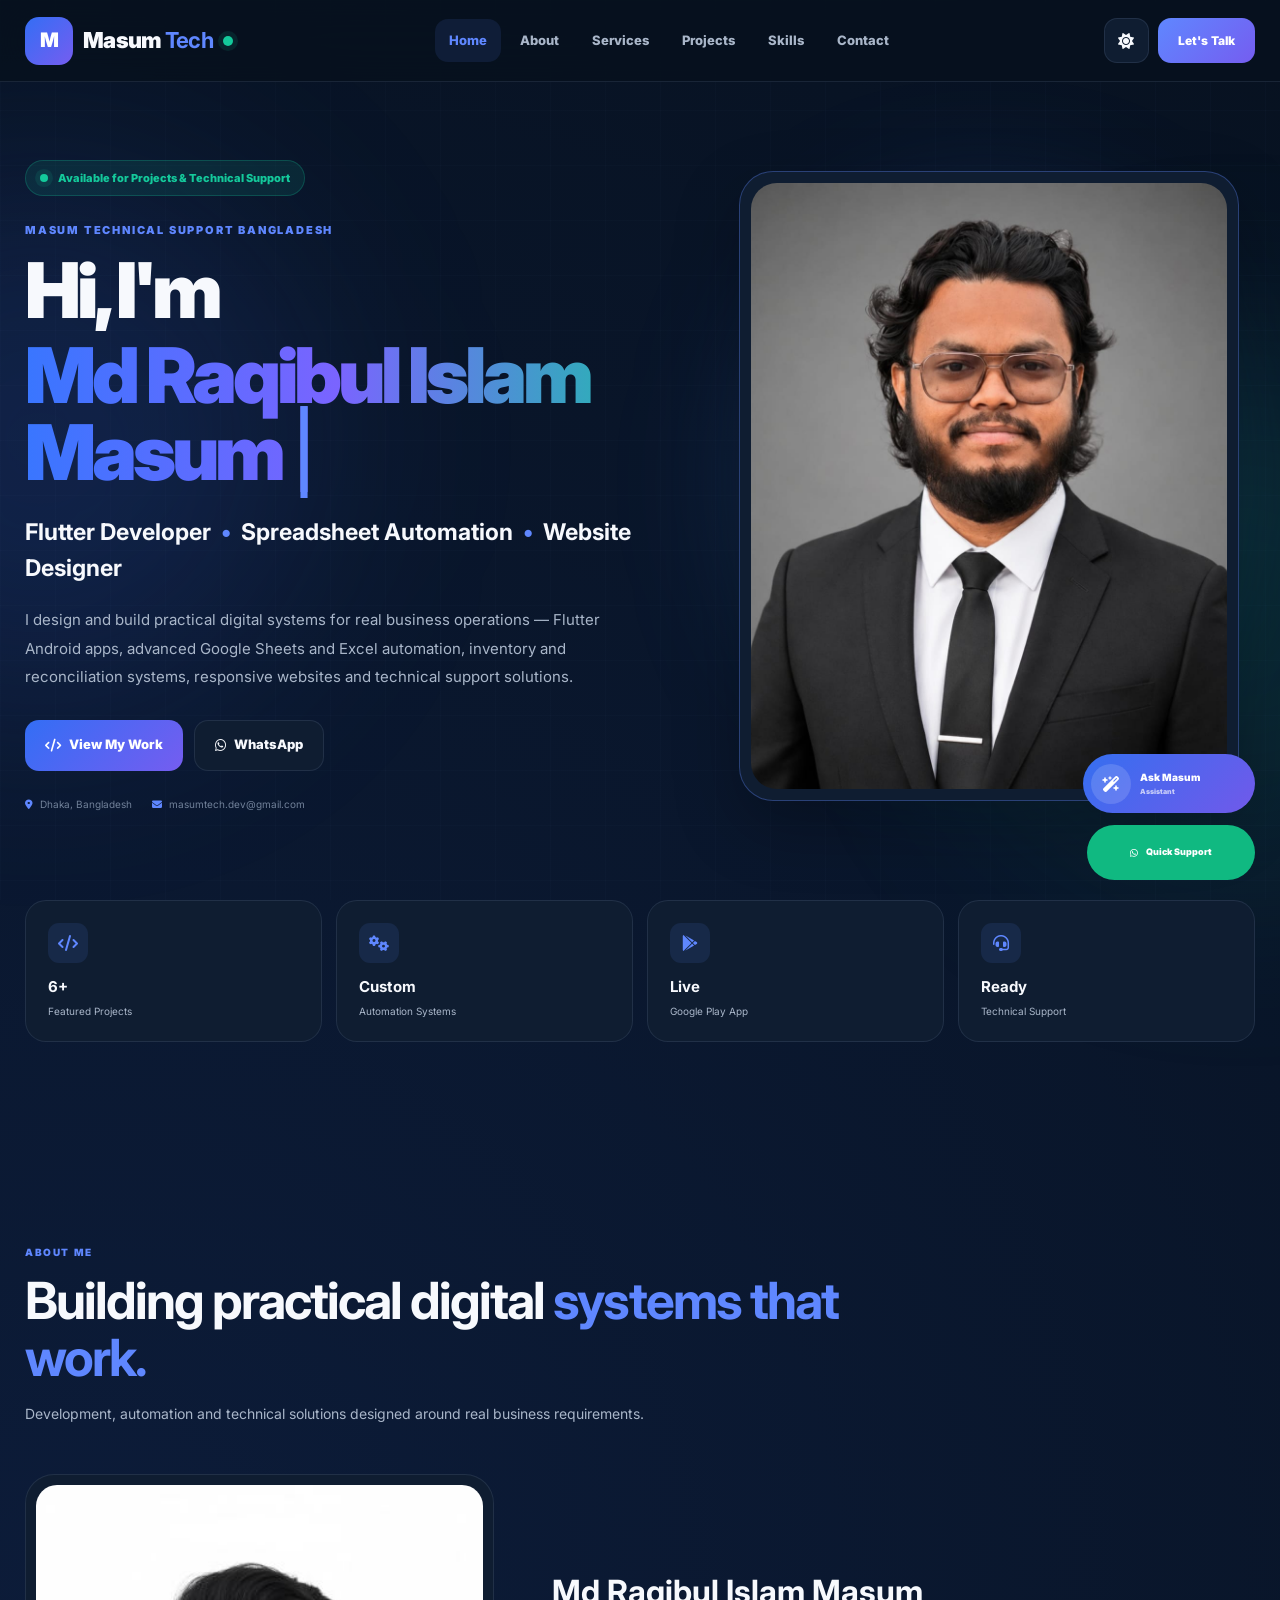
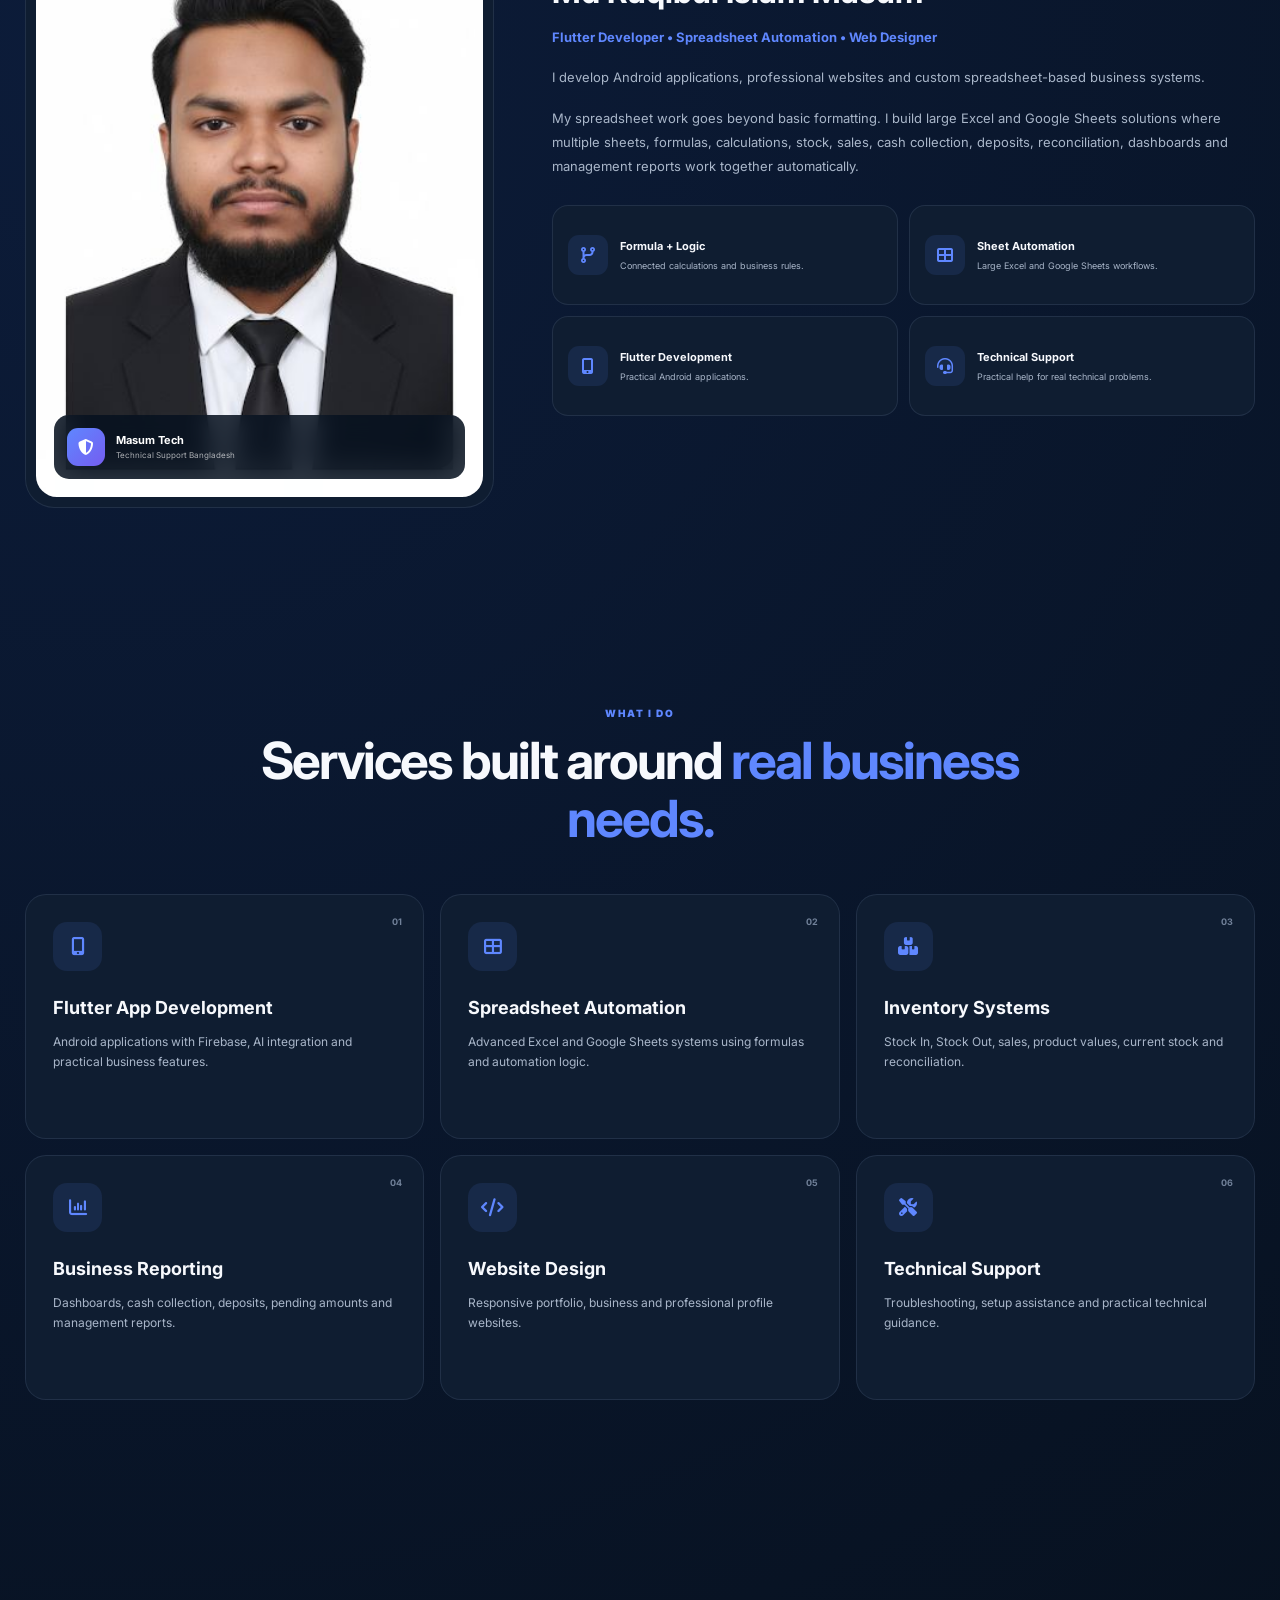
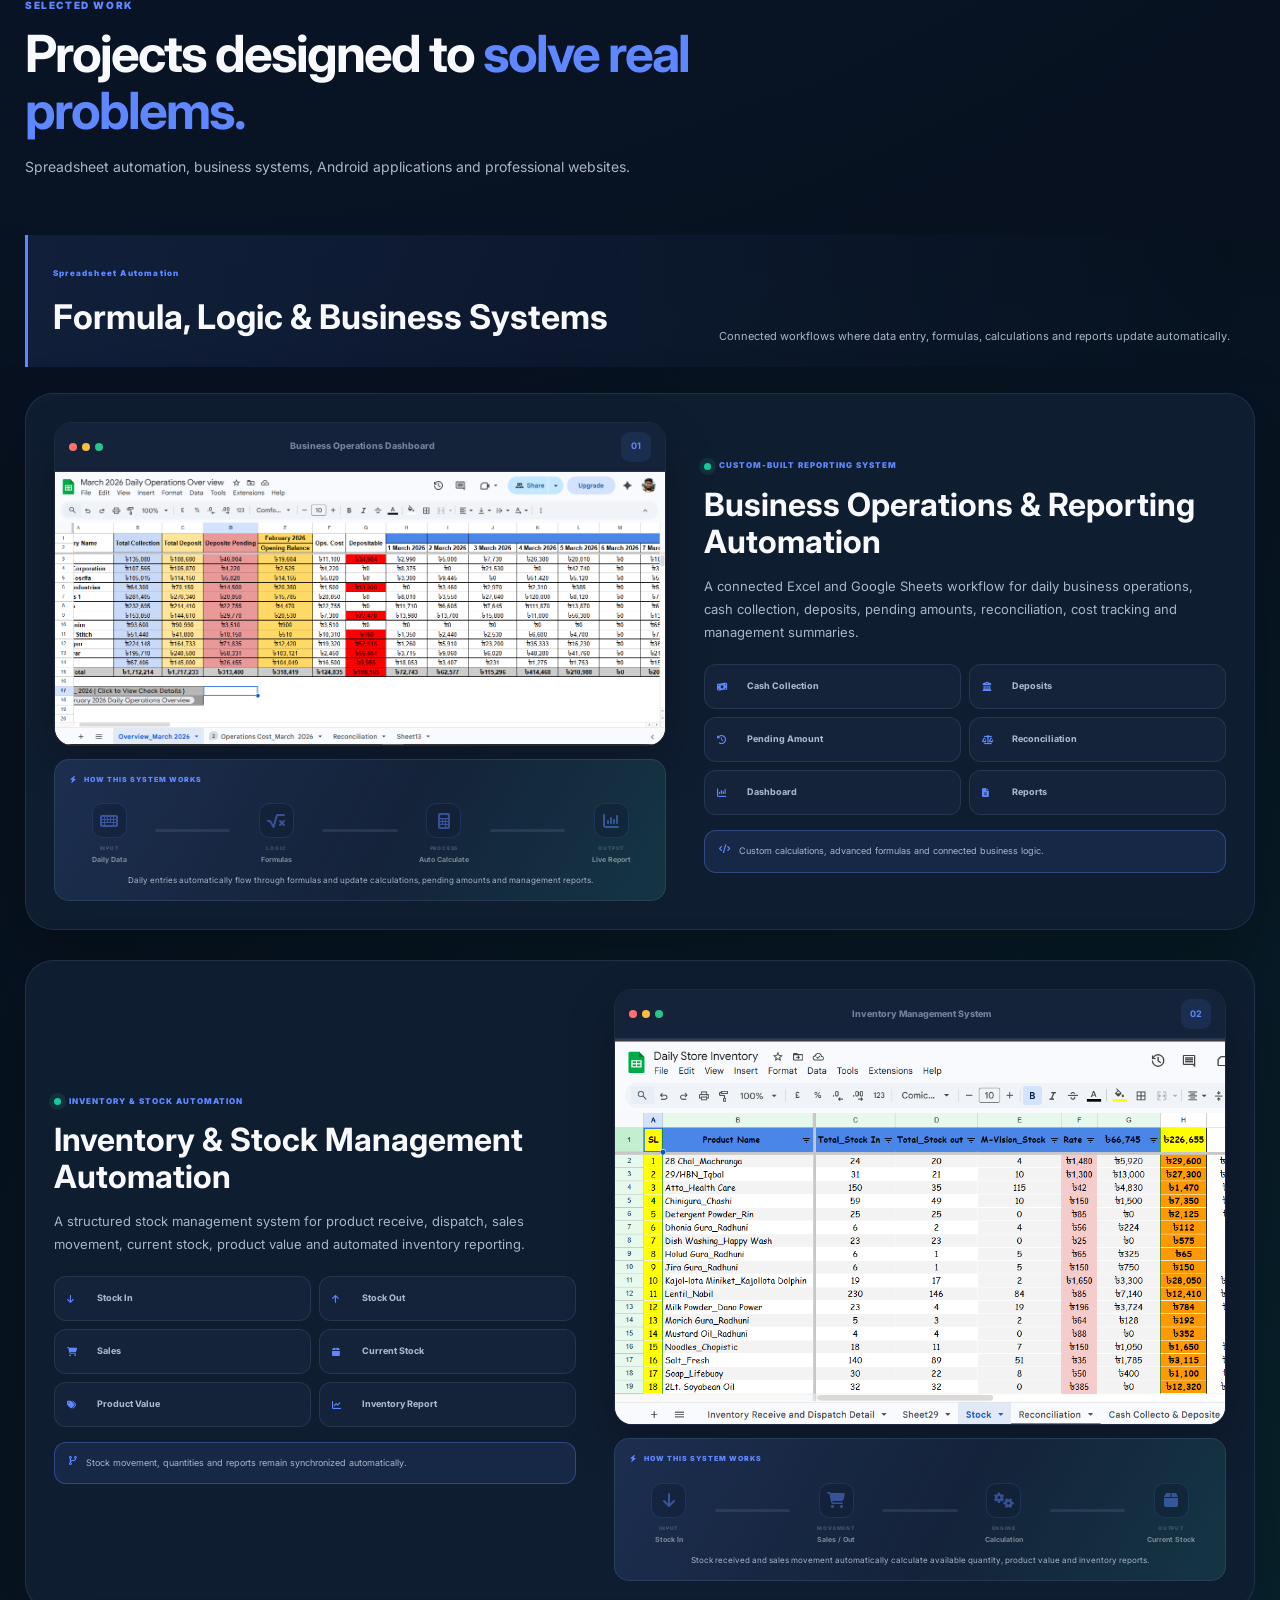
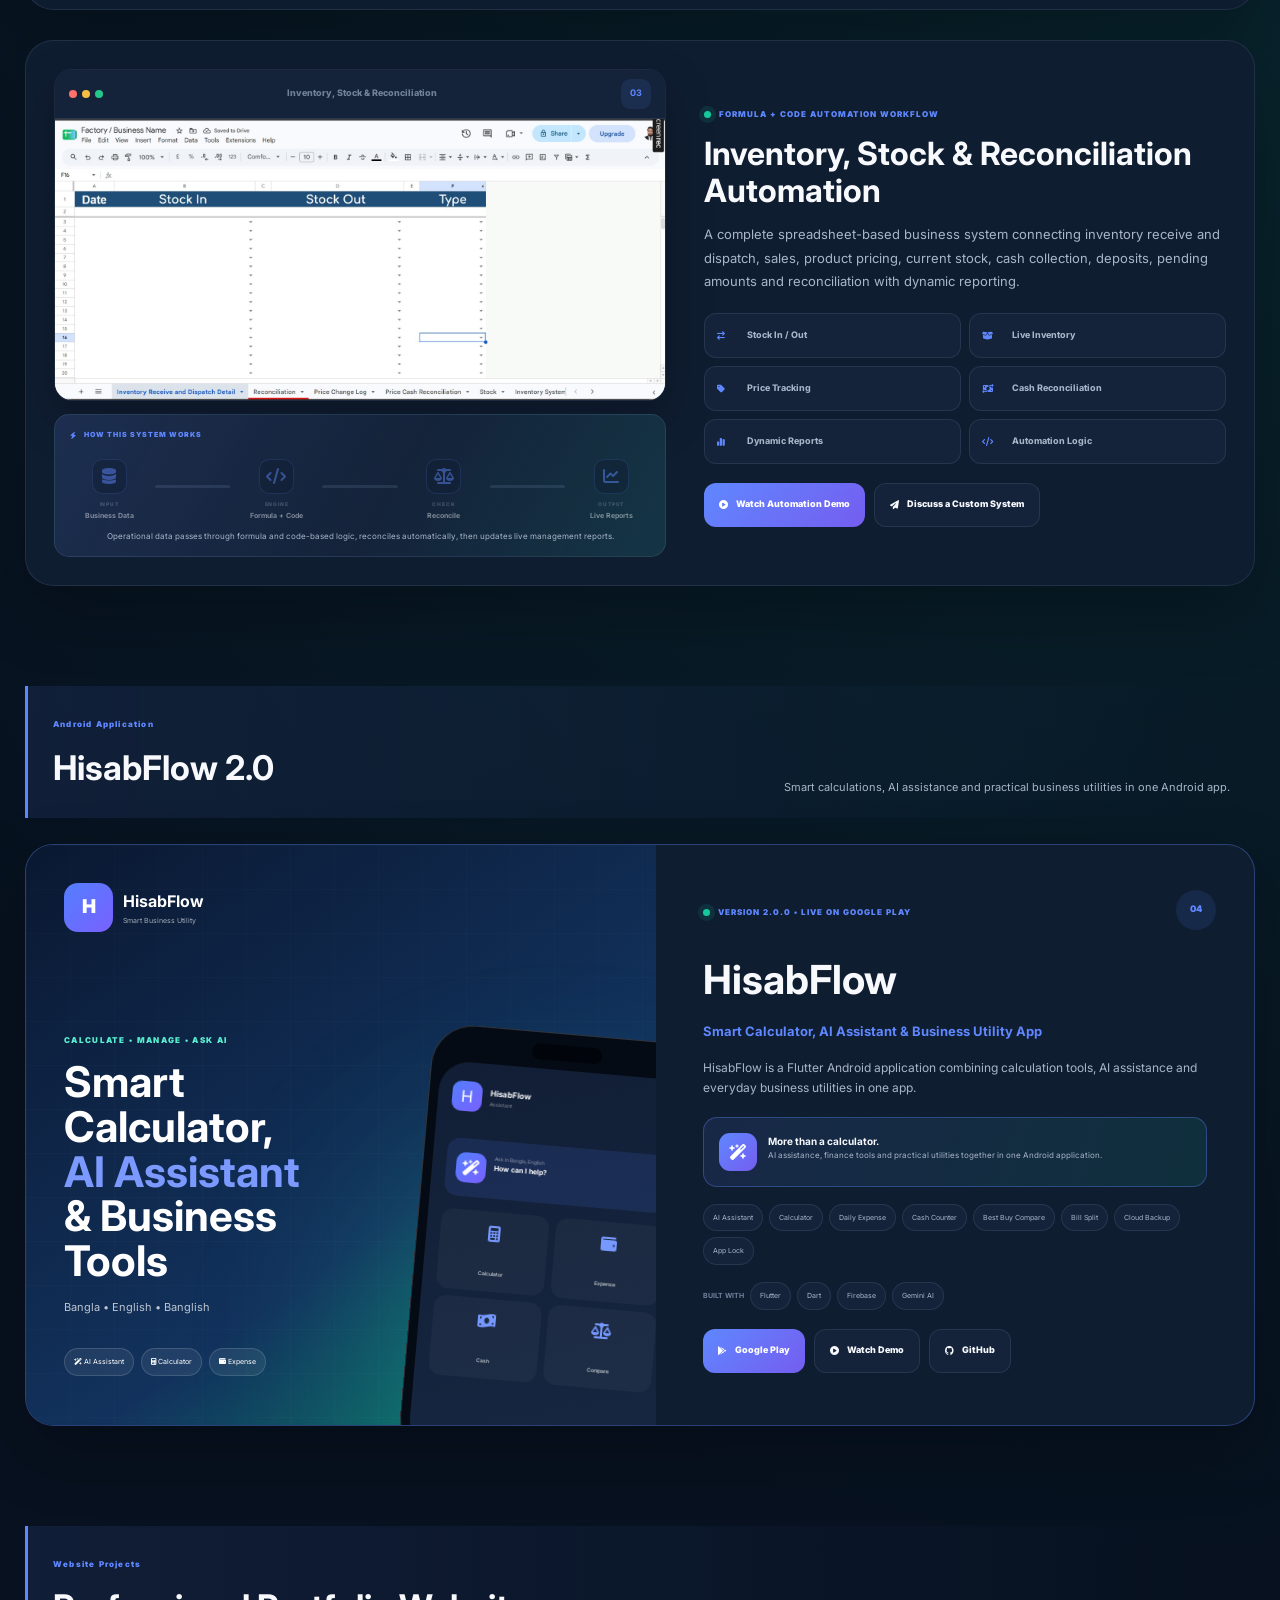
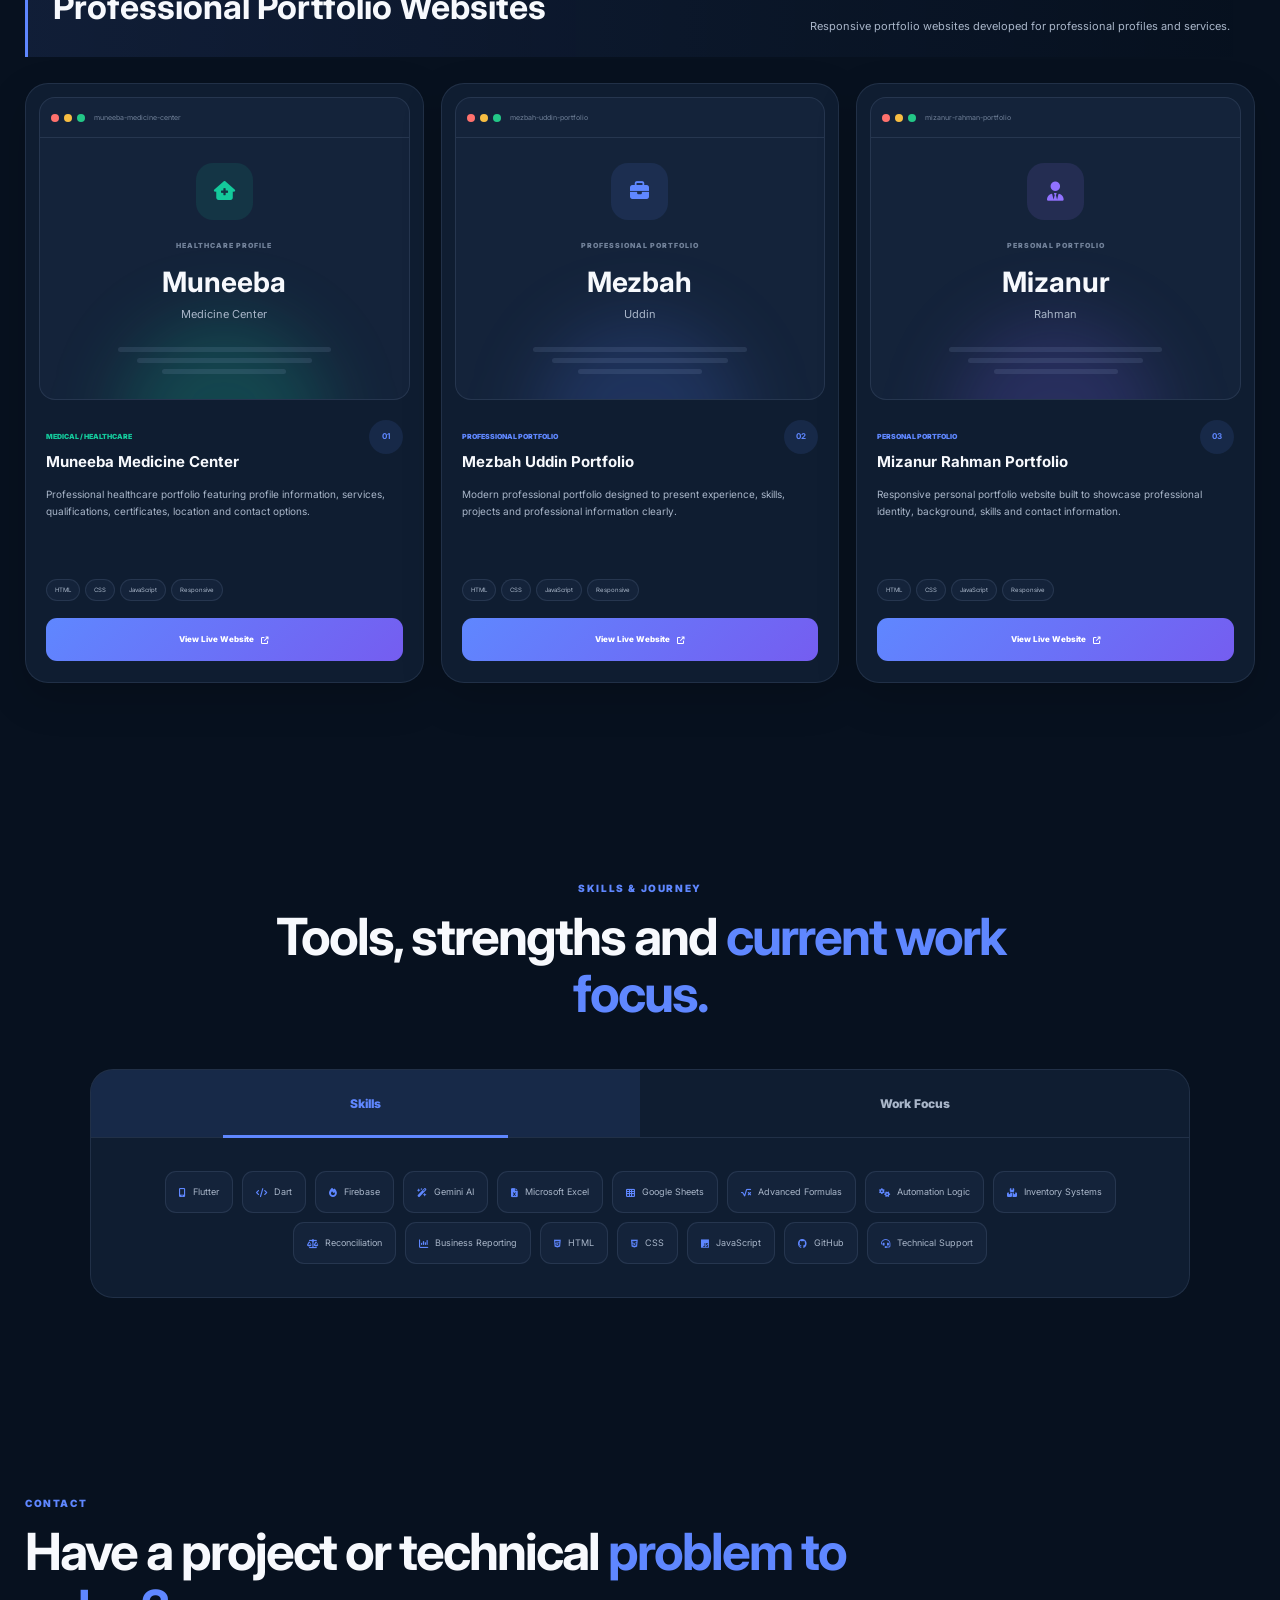
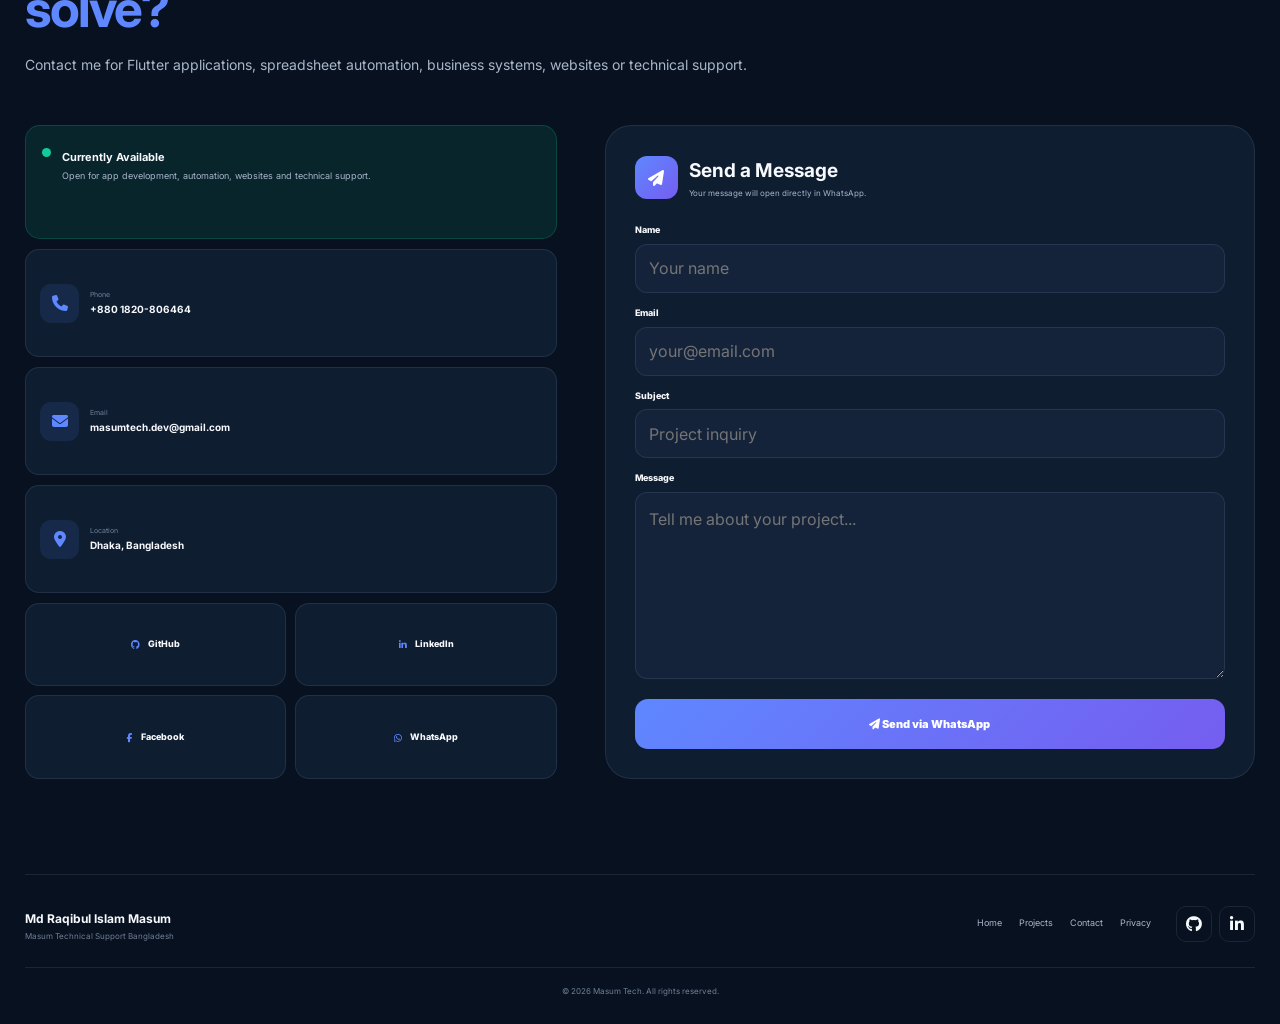
==== commit 87109375: "Update portfolio projects automation and AI assistant" ====
--- a/index.html
+++ b/index.html
@@ -1,14 +1,13 @@
 <!DOCTYPE html>
 <html lang="en">
 <head>
-  <meta charset="UTF-8" />
-  <meta name="viewport" content="width=device-width, initial-scale=1.0" />
-
-  <!-- GOOGLE VERIFICATION - DO NOT REMOVE -->
+  <meta charset="UTF-8">
+  <meta name="viewport" content="width=device-width, initial-scale=1.0">
+
   <meta
     name="google-site-verification"
     content="yA-_8_cZ_mlbxBh-EHfT0LgAbV89SagtjQqTTqyaM1o"
-  />
+  >
 
   <title>
     Masum Tech | Md Raqibul Islam Masum - Flutter App Developer & Website Designer
@@ -16,101 +15,93 @@
 
   <meta
     name="description"
-    content="Masum Tech by Md Raqibul Islam Masum offers Flutter Android app development, website design, business software, Excel and Google Sheet reporting, technical support and HisabFlow - a smart calculator, AI assistant and business utility Android app available on Google Play."
-  />
+    content="Masum Tech by Md Raqibul Islam Masum offers Flutter Android app development, website design, POS sales software, landing pages, business inventory software, Excel reports, Google Sheet reports, technical support, and Masum Smart Calculator Pro, now available on Google Play."
+  >
 
   <meta
     name="keywords"
-    content="Masum Tech, Md Raqibul Islam Masum, Masum Flutter App Developer, Masum Website Designer, Masum Technical Support Bangladesh, Flutter App Developer Bangladesh, Website Designer Bangladesh, Business Software Bangladesh, POS Sales System, Inventory Software, Excel Reporting, Google Sheet Reports, HisabFlow, HisabFlow Assistant, HisabFlow 2.0, AI Assistant Bangladesh, Smart Calculator App, Business Utility App, Flutter Android App, Gemini AI, Firebase, Technical Support Bangladesh"
-  />
-
-  <meta name="author" content="Md Raqibul Islam Masum" />
-  <meta name="robots" content="index, follow" />
-  <meta name="theme-color" content="#f8fbff" />
-
-  <!-- CANONICAL - DO NOT CHANGE -->
+    content="Masum Tech, Md Raqibul Islam Masum, Masum Flutter App Developer, Masum Website Designer, Masum POS Software Builder, Masum Technical Support Bangladesh, Flutter App Developer Bangladesh, Website Designer Bangladesh, POS Sales System, Landing Page Design, Business Inventory Software, Excel Reporting, Google Sheet Reports, Masum Smart Calculator Pro, Google Play Calculator App, Flutter Android App, Technical Support Bangladesh"
+  >
+
+  <meta name="author" content="Md Raqibul Islam Masum">
+  <meta name="robots" content="index, follow">
+  <meta name="theme-color" content="#f8fbff">
+
   <link
     rel="canonical"
     href="https://masumtechdev.github.io/portfolio/"
-  />
-
-  <!-- OPEN GRAPH -->
+  >
+
   <meta
     property="og:title"
     content="Masum Tech | Md Raqibul Islam Masum"
-  />
+  >
 
   <meta
     property="og:description"
-    content="Flutter apps, websites, business software, HisabFlow, client portfolio websites, Excel and Google Sheet reports and technical support."
-  />
+    content="Flutter apps, websites, business software, client portfolio websites, Excel/Google Sheet reports and technical support."
+  >
 
   <meta
     property="og:url"
     content="https://masumtechdev.github.io/portfolio/"
-  />
-
-  <meta property="og:type" content="website" />
+  >
+
+  <meta property="og:type" content="website">
 
   <meta
     property="og:image"
     content="https://masumtechdev.github.io/portfolio/profile.jpeg"
-  />
-
-  <meta property="og:site_name" content="Masum Tech" />
-
-  <!-- TWITTER -->
-  <meta name="twitter:card" content="summary_large_image" />
+  >
+
+  <meta property="og:site_name" content="Masum Tech">
+
+  <meta name="twitter:card" content="summary_large_image">
 
   <meta
     name="twitter:title"
     content="Masum Tech | Md Raqibul Islam Masum"
-  />
+  >
 
   <meta
     name="twitter:description"
-    content="Flutter App Developer, Website Designer, Business Software Builder and Technical Support Specialist. Creator of HisabFlow."
-  />
+    content="Flutter App Developer, Website Designer, Business Software Builder and Technical Support Specialist."
+  >
 
   <meta
     name="twitter:image"
     content="https://masumtechdev.github.io/portfolio/profile.jpeg"
-  />
-
-  <!-- ICON -->
-  <link rel="icon" href="favicon.ico" type="image/x-icon" />
+  >
+
+  <link rel="icon" href="favicon.ico" type="image/x-icon">
 
   <link
     rel="icon"
     type="image/png"
     sizes="32x32"
     href="favicon-32x32.png"
-  />
-
-  <!-- FONT -->
-  <link rel="preconnect" href="https://fonts.googleapis.com" />
+  >
+
+  <link rel="preconnect" href="https://fonts.googleapis.com">
 
   <link
     rel="preconnect"
     href="https://fonts.gstatic.com"
     crossorigin
-  />
+  >
 
   <link
     href="https://fonts.googleapis.com/css2?family=Inter:wght@400;500;600;700;800;900&display=swap"
     rel="stylesheet"
-  />
-
-  <!-- FONT AWESOME -->
+  >
+
   <link
     rel="stylesheet"
     href="https://cdnjs.cloudflare.com/ajax/libs/font-awesome/6.5.2/css/all.min.css"
-  />
-
-  <!-- CSS -->
-  <link rel="stylesheet" href="style.css" />
-
-  <!-- GOOGLE ANALYTICS -->
+  >
+
+  <link rel="stylesheet" href="style.css">
+
   <script
     async
     src="https://www.googletagmanager.com/gtag/js?id=G-J15NSN0JDG"
@@ -127,7 +118,6 @@
     gtag("config", "G-J15NSN0JDG");
   </script>
 
-  <!-- STRUCTURED DATA -->
   <script type="application/ld+json">
   {
     "@context": "https://schema.org",
@@ -140,7 +130,7 @@
         "url": "https://masumtechdev.github.io/portfolio/",
         "image": "https://masumtechdev.github.io/portfolio/profile.jpeg",
         "jobTitle": "Flutter App Developer, Website Designer, Business Software Builder and Technical Support Specialist",
-        "description": "Md Raqibul Islam Masum is the creator of Masum Tech and HisabFlow and provides Flutter app development, website design, business software, reporting systems and technical support in Bangladesh.",
+        "description": "Md Raqibul Islam Masum is the creator of Masum Tech and provides Flutter app development, website design, business software, reporting systems and technical support in Bangladesh.",
         "address": {
           "@type": "PostalAddress",
           "addressLocality": "Dhaka",
@@ -158,8 +148,6 @@
           "Flutter App Development",
           "Dart",
           "Firebase",
-          "Gemini AI",
-          "AI Assistant Integration",
           "Android App Development",
           "Website Design",
           "Landing Page Design",
@@ -189,7 +177,7 @@
         "name": "Masum Tech",
         "url": "https://masumtechdev.github.io/portfolio/",
         "image": "https://masumtechdev.github.io/portfolio/profile.jpeg",
-        "description": "Masum Tech provides Flutter app development, website design, business software, inventory software, Excel and Google Sheet reporting and technical support.",
+        "description": "Masum Tech provides Flutter app development, website design, POS software, inventory software, Excel and Google Sheet reporting and technical support.",
         "areaServed": {
           "@type": "Country",
           "name": "Bangladesh"
@@ -200,36 +188,19 @@
       },
       {
         "@type": "SoftwareApplication",
-        "@id": "https://masumtechdev.github.io/portfolio/#hisabflow",
-        "name": "HisabFlow",
-        "alternateName": "HisabFlow 2.0",
+        "@id": "https://masumtechdev.github.io/portfolio/#masum-smart-calculator-pro",
+        "name": "Masum Smart Calculator Pro",
+        "alternateName": "Masum Calc Pro",
         "applicationCategory": "UtilitiesApplication",
         "operatingSystem": "Android",
-        "softwareVersion": "2.0.0",
+        "softwareVersion": "1.0.3+4",
         "url": "https://play.google.com/store/apps/details?id=com.masum.smartcalculatorpro",
         "downloadUrl": "https://play.google.com/store/apps/details?id=com.masum.smartcalculatorpro",
         "codeRepository": "https://github.com/masumtechdev/masum_calc_pro_v2",
         "creator": {
           "@id": "https://masumtechdev.github.io/portfolio/#person"
         },
-        "description": "HisabFlow is a Flutter Android smart calculator, AI assistant and business utility app with Bangla, English and Banglish support, daily income and expense tracking, Cash Counter BD, Best Buy Compare, Smart Bill Split, calculation history, Google login, cloud backup and app lock.",
-        "featureList": [
-          "HisabFlow Assistant",
-          "Bangla English and Banglish Support",
-          "Smart and Scientific Calculator",
-          "Daily Income and Expense Tracking",
-          "Cash Counter BD",
-          "Best Buy Compare",
-          "Smart Bill Split",
-          "Calculation History",
-          "Saved Calculations",
-          "Google Login",
-          "Cloud Backup",
-          "App Lock",
-          "Dark and Light Mode",
-          "Copy and Share",
-          "Update Notification System"
-        ]
+        "description": "Masum Smart Calculator Pro is a Flutter Android calculator and smart utility app for daily calculation, expense tracking, PDF reports, business calculations, Google login and cloud backup."
       }
     ]
   }
@@ -238,107 +209,103 @@
 
 <body>
 
-  <!-- BACKGROUND -->
-  <div class="page-grid-bg"></div>
-  <div class="page-glow glow-one"></div>
-  <div class="page-glow glow-two"></div>
-
-
-  <!-- =====================================================
-       NAVBAR
-  ====================================================== -->
+  <div class="intro-screen" id="introScreen">
+    <div class="intro-grid"></div>
+    <div class="intro-glow intro-glow-one"></div>
+    <div class="intro-glow intro-glow-two"></div>
+
+    <div class="intro-inner">
+      <div class="intro-logo">
+        M
+        <span></span>
+      </div>
+
+      <p>WELCOME TO</p>
+
+      <h1>
+        MASUM <strong>TECH</strong>
+      </h1>
+
+      <div class="intro-bar"></div>
+
+      <h2>Masum Technical Support Bangladesh</h2>
+
+      <small>
+        Apps • Automation • Websites • Business Solutions
+      </small>
+
+      <div class="intro-loading">
+        <span></span>
+      </div>
+    </div>
+  </div>
+
+  <div class="background-grid"></div>
+  <div class="background-glow glow-left"></div>
+  <div class="background-glow glow-right"></div>
 
   <header class="navbar" id="navbar">
-
-    <div class="nav-inner">
-
-      <a
-        href="#home"
-        class="brand-logo"
-        aria-label="Masum Tech Home"
-      >
-
-        <span class="brand-icon">
-          M
+    <div class="nav-container">
+
+      <a href="#home" class="brand">
+        <span class="brand-box">M</span>
+
+        <span class="brand-name">
+          Masum <strong>Tech</strong>
         </span>
 
-        <span class="brand-text">
-          Masum
-          <strong>Tech</strong>
-        </span>
-
-        <span class="online-dot"></span>
-
+        <span class="brand-online"></span>
       </a>
-
 
       <nav class="nav-links" id="navLinks">
 
         <button
           class="menu-close"
           id="menuClose"
+          type="button"
           aria-label="Close menu"
         >
           <i class="fa-solid fa-xmark"></i>
         </button>
 
-        <a href="#home" class="active">
-          Home
-        </a>
-
-        <a href="#about">
-          About
-        </a>
-
-        <a href="#services">
-          Services
-        </a>
-
-        <a href="#projects">
-          Projects
-        </a>
-
-        <a href="#skills">
-          Skills
-        </a>
-
-        <a href="#contact">
-          Contact
-        </a>
+        <a href="#home" class="active">Home</a>
+        <a href="#about">About</a>
+        <a href="#services">Services</a>
+        <a href="#projects">Projects</a>
+        <a href="#skills">Skills</a>
+        <a href="#contact">Contact</a>
 
         <a
           href="https://wa.me/8801820806464"
           target="_blank"
           rel="noopener noreferrer"
-          class="mobile-menu-action"
+          class="mobile-whatsapp"
         >
           <i class="fa-brands fa-whatsapp"></i>
-          WhatsApp Me
+          WhatsApp
         </a>
 
       </nav>
 
-
       <div class="nav-actions">
 
         <button
-          class="theme-toggle"
-          id="themeToggle"
-          aria-label="Toggle theme"
+          class="theme-button"
+          id="themeButton"
+          type="button"
+          aria-label="Change theme"
         >
-          <i class="fa-solid fa-moon"></i>
+          <i class="fa-solid fa-sun"></i>
         </button>
 
-        <a
-          href="#contact"
-          class="nav-hire-btn"
-        >
+        <a href="#contact" class="talk-button">
           Let's Talk
         </a>
 
         <button
-          class="menu-toggle"
-          id="menuToggle"
+          class="menu-button"
+          id="menuButton"
+          type="button"
           aria-label="Open menu"
           aria-expanded="false"
         >
@@ -350,1252 +317,1139 @@
       </div>
 
     </div>
-
   </header>
 
-
-  <div
-    class="nav-overlay"
-    id="navOverlay"
-  ></div>
-
+  <div class="nav-overlay" id="navOverlay"></div>
 
   <main>
 
-
-    <!-- =====================================================
-         HERO
-    ====================================================== -->
+    <section class="hero section-reveal" id="home">
+
+      <div class="hero-content">
+
+        <div class="available-badge">
+          <span></span>
+          Available for Projects & Technical Support
+        </div>
+
+        <p class="eyebrow">
+          MASUM TECHNICAL SUPPORT BANGLADESH
+        </p>
+
+        <h1>
+          Hi, I'm
+
+          <span class="hero-name">
+            <span id="typingName"></span>
+            <b>|</b>
+          </span>
+        </h1>
+
+        <h2>
+          Flutter Developer
+          <i>•</i>
+          Spreadsheet Automation
+          <i>•</i>
+          Website Designer
+        </h2>
+
+        <p class="hero-description">
+          I design and build practical digital systems for real business
+          operations — Flutter Android apps, advanced Google Sheets and
+          Excel automation, inventory and reconciliation systems,
+          responsive websites and technical support solutions.
+        </p>
+
+        <div class="hero-buttons">
+
+          <a href="#projects" class="primary-button">
+            <i class="fa-solid fa-code"></i>
+            View My Work
+          </a>
+
+          <a
+            href="https://wa.me/8801820806464"
+            target="_blank"
+            rel="noopener noreferrer"
+            class="secondary-button"
+          >
+            <i class="fa-brands fa-whatsapp"></i>
+            WhatsApp
+          </a>
+
+        </div>
+
+        <div class="hero-meta">
+
+          <span>
+            <i class="fa-solid fa-location-dot"></i>
+            Dhaka, Bangladesh
+          </span>
+
+          <span>
+            <i class="fa-solid fa-envelope"></i>
+            masumtech.dev@gmail.com
+          </span>
+
+        </div>
+
+      </div>
+
+      <div class="hero-photo">
+
+        <div class="photo-glow"></div>
+
+        <div class="photo-frame">
+          <img
+            src="masum-suit.jpeg"
+            alt="Md Raqibul Islam Masum"
+            loading="eager"
+          >
+        </div>
+
+      </div>
+
+    </section>
+
+    <section class="stats section-reveal">
+
+      <article>
+        <i class="fa-solid fa-code"></i>
+        <strong>6+</strong>
+        <span>Featured Projects</span>
+      </article>
+
+      <article>
+        <i class="fa-solid fa-gears"></i>
+        <strong>Custom</strong>
+        <span>Automation Systems</span>
+      </article>
+
+      <article>
+        <i class="fa-brands fa-google-play"></i>
+        <strong>Live</strong>
+        <span>Google Play App</span>
+      </article>
+
+      <article>
+        <i class="fa-solid fa-headset"></i>
+        <strong>Ready</strong>
+        <span>Technical Support</span>
+      </article>
+
+    </section>
+
+    <section class="section section-reveal" id="about">
+
+      <div class="section-title">
+
+        <span>About Me</span>
+
+        <h2>
+          Building practical digital
+          <strong>systems that work.</strong>
+        </h2>
+
+        <p>
+          Development, automation and technical solutions
+          designed around real business requirements.
+        </p>
+
+      </div>
+
+      <div class="about-grid">
+
+        <div class="about-image">
+
+          <img
+            src="profile.jpeg"
+            alt="Md Raqibul Islam Masum"
+            loading="lazy"
+          >
+
+          <div class="about-image-label">
+
+            <i class="fa-solid fa-shield-halved"></i>
+
+            <div>
+              <strong>Masum Tech</strong>
+              <span>Technical Support Bangladesh</span>
+            </div>
+
+          </div>
+
+        </div>
+
+        <div class="about-text">
+
+          <h3>Md Raqibul Islam Masum</h3>
+
+          <h4>
+            Flutter Developer • Spreadsheet Automation • Web Designer
+          </h4>
+
+          <p>
+            I develop Android applications, professional websites
+            and custom spreadsheet-based business systems.
+          </p>
+
+          <p>
+            My spreadsheet work goes beyond basic formatting.
+            I build large Excel and Google Sheets solutions where
+            multiple sheets, formulas, calculations, stock, sales,
+            cash collection, deposits, reconciliation, dashboards
+            and management reports work together automatically.
+          </p>
+
+          <div class="about-features">
+
+            <article>
+              <i class="fa-solid fa-code-branch"></i>
+
+              <div>
+                <strong>Formula + Logic</strong>
+                <span>Connected calculations and business rules.</span>
+              </div>
+            </article>
+
+            <article>
+              <i class="fa-solid fa-table-cells-large"></i>
+
+              <div>
+                <strong>Sheet Automation</strong>
+                <span>Large Excel and Google Sheets workflows.</span>
+              </div>
+            </article>
+
+            <article>
+              <i class="fa-solid fa-mobile-screen-button"></i>
+
+              <div>
+                <strong>Flutter Development</strong>
+                <span>Practical Android applications.</span>
+              </div>
+            </article>
+
+            <article>
+              <i class="fa-solid fa-headset"></i>
+
+              <div>
+                <strong>Technical Support</strong>
+                <span>Practical help for real technical problems.</span>
+              </div>
+            </article>
+
+          </div>
+
+        </div>
+
+      </div>
+
+    </section>
+
+    <section class="section section-reveal" id="services">
+
+      <div class="section-title center">
+
+        <span>What I Do</span>
+
+        <h2>
+          Services built around
+          <strong>real business needs.</strong>
+        </h2>
+
+      </div>
+
+      <div class="services-grid">
+
+        <article>
+          <b>01</b>
+          <i class="fa-solid fa-mobile-screen-button"></i>
+          <h3>Flutter App Development</h3>
+          <p>
+            Android applications with Firebase,
+            AI integration and practical business features.
+          </p>
+        </article>
+
+        <article>
+          <b>02</b>
+          <i class="fa-solid fa-table-cells-large"></i>
+          <h3>Spreadsheet Automation</h3>
+          <p>
+            Advanced Excel and Google Sheets systems
+            using formulas and automation logic.
+          </p>
+        </article>
+
+        <article>
+          <b>03</b>
+          <i class="fa-solid fa-boxes-stacked"></i>
+          <h3>Inventory Systems</h3>
+          <p>
+            Stock In, Stock Out, sales, product values,
+            current stock and reconciliation.
+          </p>
+        </article>
+
+        <article>
+          <b>04</b>
+          <i class="fa-solid fa-chart-column"></i>
+          <h3>Business Reporting</h3>
+          <p>
+            Dashboards, cash collection, deposits,
+            pending amounts and management reports.
+          </p>
+        </article>
+
+        <article>
+          <b>05</b>
+          <i class="fa-solid fa-code"></i>
+          <h3>Website Design</h3>
+          <p>
+            Responsive portfolio, business
+            and professional profile websites.
+          </p>
+        </article>
+
+        <article>
+          <b>06</b>
+          <i class="fa-solid fa-screwdriver-wrench"></i>
+          <h3>Technical Support</h3>
+          <p>
+            Troubleshooting, setup assistance
+            and practical technical guidance.
+          </p>
+        </article>
+
+      </div>
+
+    </section>
 
     <section
-      class="hero-section reveal"
-      id="home"
+      class="section projects-section section-reveal"
+      id="projects"
     >
 
-      <div class="hero-container">
-
-
-        <div class="hero-content">
-
-          <div class="availability-badge">
-
-            <span class="availability-dot"></span>
-
-            Available for Work & Technical Support
-
-          </div>
-
-
-          <p class="hero-eyebrow">
-            MASUM TECHNICAL SUPPORT BANGLADESH
+      <div class="section-title">
+
+        <span>Selected Work</span>
+
+        <h2>
+          Projects designed to
+          <strong>solve real problems.</strong>
+        </h2>
+
+        <p>
+          Spreadsheet automation, business systems,
+          Android applications and professional websites.
+        </p>
+
+      </div>
+
+      <div class="project-heading">
+
+        <div>
+          <span>Spreadsheet Automation</span>
+          <h3>Formula, Logic & Business Systems</h3>
+        </div>
+
+        <p>
+          Connected workflows where data entry,
+          formulas, calculations and reports
+          update automatically.
+        </p>
+
+      </div>
+
+      <div class="sheet-project-list">
+
+        <article
+          class="sheet-project project-motion motion-left"
+          data-project-card
+        >
+
+          <div class="sheet-side">
+
+            <div class="sheet-browser">
+
+              <div class="browser-top">
+
+                <div class="browser-dots">
+                  <i></i>
+                  <i></i>
+                  <i></i>
+                </div>
+
+                <span>
+                  Business Operations Dashboard
+                </span>
+
+                <b>01</b>
+
+              </div>
+
+              <div class="sheet-media">
+
+                <img
+                  src="Project-1.png"
+                  alt="Business Operations and Reporting Automation"
+                  loading="lazy"
+                >
+
+                <span class="sheet-scan"></span>
+
+              </div>
+
+            </div>
+
+            <div class="sheet-workflow">
+
+              <div class="workflow-title">
+                <i class="fa-solid fa-bolt"></i>
+                HOW THIS SYSTEM WORKS
+              </div>
+
+              <div class="workflow-track">
+
+                <div class="workflow-step step-one">
+                  <i class="fa-solid fa-keyboard"></i>
+                  <small>INPUT</small>
+                  <strong>Daily Data</strong>
+                </div>
+
+                <div class="workflow-line line-one">
+                  <span></span>
+                </div>
+
+                <div class="workflow-step step-two">
+                  <i class="fa-solid fa-square-root-variable"></i>
+                  <small>LOGIC</small>
+                  <strong>Formulas</strong>
+                </div>
+
+                <div class="workflow-line line-two">
+                  <span></span>
+                </div>
+
+                <div class="workflow-step step-three">
+                  <i class="fa-solid fa-calculator"></i>
+                  <small>PROCESS</small>
+                  <strong>Auto Calculate</strong>
+                </div>
+
+                <div class="workflow-line line-three">
+                  <span></span>
+                </div>
+
+                <div class="workflow-step step-four">
+                  <i class="fa-solid fa-chart-column"></i>
+                  <small>OUTPUT</small>
+                  <strong>Live Report</strong>
+                </div>
+
+              </div>
+
+              <p>
+                Daily entries automatically flow through formulas
+                and update calculations, pending amounts
+                and management reports.
+              </p>
+
+            </div>
+
+          </div>
+
+          <div class="sheet-details">
+
+            <small class="status-label">
+              <i></i>
+              CUSTOM-BUILT REPORTING SYSTEM
+            </small>
+
+            <h3>
+              Business Operations & Reporting Automation
+            </h3>
+
+            <p>
+              A connected Excel and Google Sheets workflow
+              for daily business operations, cash collection,
+              deposits, pending amounts, reconciliation,
+              cost tracking and management summaries.
+            </p>
+
+            <div class="project-features">
+
+              <span>
+                <i class="fa-solid fa-money-bill-wave"></i>
+                Cash Collection
+              </span>
+
+              <span>
+                <i class="fa-solid fa-building-columns"></i>
+                Deposits
+              </span>
+
+              <span>
+                <i class="fa-solid fa-clock-rotate-left"></i>
+                Pending Amount
+              </span>
+
+              <span>
+                <i class="fa-solid fa-scale-balanced"></i>
+                Reconciliation
+              </span>
+
+              <span>
+                <i class="fa-solid fa-chart-column"></i>
+                Dashboard
+              </span>
+
+              <span>
+                <i class="fa-solid fa-file-lines"></i>
+                Reports
+              </span>
+
+            </div>
+
+            <div class="project-note">
+              <i class="fa-solid fa-code"></i>
+              Custom calculations, advanced formulas
+              and connected business logic.
+            </div>
+
+          </div>
+
+        </article>
+
+        <article
+          class="sheet-project sheet-project-reverse project-motion motion-right"
+          data-project-card
+        >
+
+          <div class="sheet-side">
+
+            <div class="sheet-browser">
+
+              <div class="browser-top">
+
+                <div class="browser-dots">
+                  <i></i>
+                  <i></i>
+                  <i></i>
+                </div>
+
+                <span>
+                  Inventory Management System
+                </span>
+
+                <b>02</b>
+
+              </div>
+
+              <div class="sheet-media">
+
+                <img
+                  src="Project-2.png"
+                  alt="Inventory and Stock Management Automation"
+                  loading="lazy"
+                >
+
+                <span class="sheet-scan"></span>
+
+              </div>
+
+            </div>
+
+            <div class="sheet-workflow">
+
+              <div class="workflow-title">
+                <i class="fa-solid fa-bolt"></i>
+                HOW THIS SYSTEM WORKS
+              </div>
+
+              <div class="workflow-track">
+
+                <div class="workflow-step step-one">
+                  <i class="fa-solid fa-arrow-down"></i>
+                  <small>INPUT</small>
+                  <strong>Stock In</strong>
+                </div>
+
+                <div class="workflow-line line-one">
+                  <span></span>
+                </div>
+
+                <div class="workflow-step step-two">
+                  <i class="fa-solid fa-cart-shopping"></i>
+                  <small>MOVEMENT</small>
+                  <strong>Sales / Out</strong>
+                </div>
+
+                <div class="workflow-line line-two">
+                  <span></span>
+                </div>
+
+                <div class="workflow-step step-three">
+                  <i class="fa-solid fa-gears"></i>
+                  <small>ENGINE</small>
+                  <strong>Calculation</strong>
+                </div>
+
+                <div class="workflow-line line-three">
+                  <span></span>
+                </div>
+
+                <div class="workflow-step step-four">
+                  <i class="fa-solid fa-box"></i>
+                  <small>OUTPUT</small>
+                  <strong>Current Stock</strong>
+                </div>
+
+              </div>
+
+              <p>
+                Stock received and sales movement automatically
+                calculate available quantity, product value
+                and inventory reports.
+              </p>
+
+            </div>
+
+          </div>
+
+          <div class="sheet-details">
+
+            <small class="status-label">
+              <i></i>
+              INVENTORY & STOCK AUTOMATION
+            </small>
+
+            <h3>
+              Inventory & Stock Management Automation
+            </h3>
+
+            <p>
+              A structured stock management system for
+              product receive, dispatch, sales movement,
+              current stock, product value and
+              automated inventory reporting.
+            </p>
+
+            <div class="project-features">
+
+              <span>
+                <i class="fa-solid fa-arrow-down"></i>
+                Stock In
+              </span>
+
+              <span>
+                <i class="fa-solid fa-arrow-up"></i>
+                Stock Out
+              </span>
+
+              <span>
+                <i class="fa-solid fa-cart-shopping"></i>
+                Sales
+              </span>
+
+              <span>
+                <i class="fa-solid fa-box"></i>
+                Current Stock
+              </span>
+
+              <span>
+                <i class="fa-solid fa-tags"></i>
+                Product Value
+              </span>
+
+              <span>
+                <i class="fa-solid fa-chart-line"></i>
+                Inventory Report
+              </span>
+
+            </div>
+
+            <div class="project-note">
+              <i class="fa-solid fa-code-branch"></i>
+              Stock movement, quantities and reports
+              remain synchronized automatically.
+            </div>
+
+          </div>
+
+        </article>
+
+        <article
+          class="sheet-project project-motion motion-left"
+          data-project-card
+        >
+
+          <div class="sheet-side">
+
+            <div class="sheet-browser">
+
+              <div class="browser-top">
+
+                <div class="browser-dots">
+                  <i></i>
+                  <i></i>
+                  <i></i>
+                </div>
+
+                <span>
+                  Inventory, Stock & Reconciliation
+                </span>
+
+                <b>03</b>
+
+              </div>
+
+              <div class="sheet-media">
+
+                <img
+                  src="inventory-automation-preview.jpg"
+                  alt="Inventory Stock and Reconciliation Automation"
+                  loading="lazy"
+                >
+
+                <span class="sheet-scan"></span>
+
+              </div>
+
+            </div>
+
+            <div class="sheet-workflow">
+
+              <div class="workflow-title">
+                <i class="fa-solid fa-bolt"></i>
+                HOW THIS SYSTEM WORKS
+              </div>
+
+              <div class="workflow-track">
+
+                <div class="workflow-step step-one">
+                  <i class="fa-solid fa-database"></i>
+                  <small>INPUT</small>
+                  <strong>Business Data</strong>
+                </div>
+
+                <div class="workflow-line line-one">
+                  <span></span>
+                </div>
+
+                <div class="workflow-step step-two">
+                  <i class="fa-solid fa-code"></i>
+                  <small>ENGINE</small>
+                  <strong>Formula + Code</strong>
+                </div>
+
+                <div class="workflow-line line-two">
+                  <span></span>
+                </div>
+
+                <div class="workflow-step step-three">
+                  <i class="fa-solid fa-scale-balanced"></i>
+                  <small>CHECK</small>
+                  <strong>Reconcile</strong>
+                </div>
+
+                <div class="workflow-line line-three">
+                  <span></span>
+                </div>
+
+                <div class="workflow-step step-four">
+                  <i class="fa-solid fa-chart-line"></i>
+                  <small>OUTPUT</small>
+                  <strong>Live Reports</strong>
+                </div>
+
+              </div>
+
+              <p>
+                Operational data passes through formula
+                and code-based logic, reconciles automatically,
+                then updates live management reports.
+              </p>
+
+            </div>
+
+          </div>
+
+          <div class="sheet-details">
+
+            <small class="status-label">
+              <i></i>
+              FORMULA + CODE AUTOMATION WORKFLOW
+            </small>
+
+            <h3>
+              Inventory, Stock & Reconciliation Automation
+            </h3>
+
+            <p>
+              A complete spreadsheet-based business system
+              connecting inventory receive and dispatch,
+              sales, product pricing, current stock,
+              cash collection, deposits, pending amounts
+              and reconciliation with dynamic reporting.
+            </p>
+
+            <div class="project-features">
+
+              <span>
+                <i class="fa-solid fa-arrow-right-arrow-left"></i>
+                Stock In / Out
+              </span>
+
+              <span>
+                <i class="fa-solid fa-box-open"></i>
+                Live Inventory
+              </span>
+
+              <span>
+                <i class="fa-solid fa-tag"></i>
+                Price Tracking
+              </span>
+
+              <span>
+                <i class="fa-solid fa-money-bill-transfer"></i>
+                Cash Reconciliation
+              </span>
+
+              <span>
+                <i class="fa-solid fa-chart-simple"></i>
+                Dynamic Reports
+              </span>
+
+              <span>
+                <i class="fa-solid fa-code"></i>
+                Automation Logic
+              </span>
+
+            </div>
+
+            <div class="project-actions">
+
+              <button
+                type="button"
+                id="automationDemoButton"
+                class="project-primary"
+              >
+                <i class="fa-solid fa-circle-play"></i>
+                Watch Automation Demo
+              </button>
+
+              <a
+                href="#contact"
+                class="project-secondary"
+              >
+                <i class="fa-solid fa-paper-plane"></i>
+                Discuss a Custom System
+              </a>
+
+            </div>
+
+          </div>
+
+        </article>
+
+      </div>
+
+      <div class="project-heading app-heading">
+
+        <div>
+          <span>Android Application</span>
+          <h3>HisabFlow 2.0</h3>
+        </div>
+
+        <p>
+          Smart calculations, AI assistance
+          and practical business utilities in one Android app.
+        </p>
+
+      </div>
+
+      <article
+        class="hisabflow-card project-motion motion-up"
+        data-project-card
+      >
+
+        <div class="hisabflow-promo">
+
+          <div class="hf-grid"></div>
+          <div class="hf-glow"></div>
+
+          <div class="hf-brand">
+
+            <div class="hf-logo">H</div>
+
+            <div>
+              <strong>HisabFlow</strong>
+              <span>Smart Business Utility</span>
+            </div>
+
+          </div>
+
+          <div class="hf-copy">
+
+            <small>
+              CALCULATE • MANAGE • ASK AI
+            </small>
+
+            <h3>
+              Smart Calculator,
+              <strong>AI Assistant</strong>
+              & Business Tools
+            </h3>
+
+            <p>Bangla • English • Banglish</p>
+
+          </div>
+
+          <div class="hf-mini-tags">
+
+            <span>
+              <i class="fa-solid fa-wand-magic-sparkles"></i>
+              AI Assistant
+            </span>
+
+            <span>
+              <i class="fa-solid fa-calculator"></i>
+              Calculator
+            </span>
+
+            <span>
+              <i class="fa-solid fa-wallet"></i>
+              Expense
+            </span>
+
+          </div>
+
+          <div class="hf-phone">
+
+            <div class="hf-speaker"></div>
+
+            <div class="hf-screen">
+
+              <div class="hf-phone-title">
+
+                <span>H</span>
+
+                <div>
+                  <strong>HisabFlow</strong>
+                  <small>Assistant</small>
+                </div>
+
+              </div>
+
+              <div class="hf-assistant-card">
+
+                <i class="fa-solid fa-wand-magic-sparkles"></i>
+
+                <div>
+                  <small>Ask in Bangla, English</small>
+                  <strong>How can I help?</strong>
+                </div>
+
+              </div>
+
+              <div class="hf-tools">
+
+                <div>
+                  <i class="fa-solid fa-calculator"></i>
+                  <small>Calculator</small>
+                </div>
+
+                <div>
+                  <i class="fa-solid fa-wallet"></i>
+                  <small>Expense</small>
+                </div>
+
+                <div>
+                  <i class="fa-solid fa-money-bill-wave"></i>
+                  <small>Cash</small>
+                </div>
+
+                <div>
+                  <i class="fa-solid fa-scale-balanced"></i>
+                  <small>Compare</small>
+                </div>
+
+              </div>
+
+            </div>
+
+          </div>
+
+        </div>
+
+        <div class="hisabflow-details">
+
+          <small class="status-label">
+            <i></i>
+            VERSION 2.0.0 • LIVE ON GOOGLE PLAY
+          </small>
+
+          <span class="hisabflow-number">04</span>
+
+          <h3>HisabFlow</h3>
+
+          <h4>
+            Smart Calculator, AI Assistant & Business Utility App
+          </h4>
+
+          <p>
+            HisabFlow is a Flutter Android application
+            combining calculation tools, AI assistance
+            and everyday business utilities in one app.
           </p>
 
-
-          <h1 class="hero-title">
-
-            Hi, I'm
-
-            <span class="hero-name-line">
-
-              <span id="typing-name"></span>
-
-              <span class="cursor">
-                |
+          <div class="app-highlight">
+
+            <i class="fa-solid fa-wand-magic-sparkles"></i>
+
+            <div>
+              <strong>More than a calculator.</strong>
+
+              <span>
+                AI assistance, finance tools and practical
+                utilities together in one Android application.
               </span>
-
-            </span>
-
-          </h1>
-
-
-          <h2 class="hero-role">
-
-            Flutter App Developer
-
-            <span>•</span>
-
-            Website Designer
-
-            <span>•</span>
-
-            Business Software Builder
-
-          </h2>
-
-
-          <p class="hero-description">
-
-            I build practical digital solutions for real business needs —
-            Flutter Android apps, responsive websites, POS sales systems,
-            inventory tools, Excel & Google Sheet reports, and technical
-            support services.
-
-          </p>
-
-
-          <div class="hero-actions">
+            </div>
+
+          </div>
+
+          <div class="app-tags">
+
+            <span>AI Assistant</span>
+            <span>Calculator</span>
+            <span>Daily Expense</span>
+            <span>Cash Counter</span>
+            <span>Best Buy Compare</span>
+            <span>Bill Split</span>
+            <span>Cloud Backup</span>
+            <span>App Lock</span>
+
+          </div>
+
+          <div class="built-with">
+
+            <b>BUILT WITH</b>
+
+            <span>Flutter</span>
+            <span>Dart</span>
+            <span>Firebase</span>
+            <span>Gemini AI</span>
+
+          </div>
+
+          <div class="project-actions">
 
             <a
-              href="#projects"
-              class="main-btn blue-btn"
-            >
-              <i class="fa-solid fa-code"></i>
-              View My Work
-            </a>
-
-
-            <a
-              href="https://wa.me/8801820806464"
+              href="https://play.google.com/store/apps/details?id=com.masum.smartcalculatorpro"
               target="_blank"
               rel="noopener noreferrer"
-              class="main-btn light-btn"
+              class="project-primary"
             >
-              <i class="fa-brands fa-whatsapp"></i>
-              WhatsApp
+              <i class="fa-brands fa-google-play"></i>
+              Google Play
             </a>
 
-          </div>
-
-
-          <div class="hero-mini-info">
-
-            <div class="mini-info-item">
-
-              <i class="fa-solid fa-location-dot"></i>
-
-              <div>
-                <span>Location</span>
-                <strong>Dhaka, Bangladesh</strong>
-              </div>
-
-            </div>
-
-
-            <div class="mini-info-item">
-
-              <i class="fa-solid fa-envelope"></i>
-
-              <div>
-                <span>Email</span>
-                <strong>masumtech.dev@gmail.com</strong>
-              </div>
-
-            </div>
+            <button
+              type="button"
+              id="hisabflowDemoButton"
+              class="project-secondary"
+            >
+              <i class="fa-solid fa-circle-play"></i>
+              Watch Demo
+            </button>
+
+            <a
+              href="https://github.com/masumtechdev/masum_calc_pro_v2"
+              target="_blank"
+              rel="noopener noreferrer"
+              class="project-secondary"
+            >
+              <i class="fa-brands fa-github"></i>
+              GitHub
+            </a>
 
           </div>
 
         </div>
 
-
-        <div class="hero-photo-column">
-
-          <div class="hero-photo-wrap">
-
-            <div class="hero-photo-glow"></div>
-
-            <div class="hero-photo-card clean-hero-photo-card">
-
-              <img
-                src="masum-suit.jpeg"
-                alt="Md Raqibul Islam Masum - Masum Technical Support Bangladesh"
-                class="hero-main-photo"
-                loading="eager"
-                decoding="async"
-                fetchpriority="high"
-              />
-
-            </div>
-
-          </div>
-
+      </article>
+
+      <div class="project-heading client-heading">
+
+        <div>
+          <span>Website Projects</span>
+          <h3>Professional Portfolio Websites</h3>
         </div>
-
-      </div>
-
-
-      <div class="hero-stats">
-
-        <div class="stat-card">
-
-          <div class="stat-icon">
-            <i class="fa-solid fa-code"></i>
-          </div>
-
-          <strong data-count="6">
-            6
-          </strong>
-
-          <span>
-            Projects Built
-          </span>
-
-        </div>
-
-
-        <div class="stat-card">
-
-          <div class="stat-icon">
-            <i class="fa-solid fa-globe"></i>
-          </div>
-
-          <strong data-count="3">
-            3
-          </strong>
-
-          <span>
-            Client Portfolios
-          </span>
-
-        </div>
-
-
-        <div class="stat-card">
-
-          <div class="stat-icon">
-            <i class="fa-brands fa-google-play"></i>
-          </div>
-
-          <strong>
-            1
-          </strong>
-
-          <span>
-            Play Store App
-          </span>
-
-        </div>
-
-
-        <div class="stat-card">
-
-          <div class="stat-icon">
-            <i class="fa-solid fa-headset"></i>
-          </div>
-
-          <strong>
-            Ready
-          </strong>
-
-          <span>
-            Technical Support
-          </span>
-
-        </div>
-
-      </div>
-
-    </section>
-
-
-    <!-- =====================================================
-         ABOUT
-    ====================================================== -->
-
-    <section
-      class="section about-section reveal"
-      id="about"
-    >
-
-      <div class="section-heading">
-
-        <span class="section-kicker">
-          About Me
-        </span>
-
-        <h2>
-          Building practical digital
-          <span>solutions that work.</span>
-        </h2>
-
-        <p>
-          Developer, designer and technical support specialist
-          focused on useful business solutions.
-        </p>
-
-      </div>
-
-
-      <div class="about-layout">
-
-        <div class="about-photo-area">
-
-          <div class="about-photo-frame">
-
-            <img
-              src="profile.jpeg"
-              alt="Md Raqibul Islam Masum"
-              class="about-photo"
-              loading="lazy"
-              decoding="async"
-            />
-
-          </div>
-
-
-          <div class="about-photo-label">
-
-            <i class="fa-solid fa-shield-halved"></i>
-
-            <div>
-
-              <strong>
-                Masum Tech
-              </strong>
-
-              <span>
-                Technical Support Bangladesh
-              </span>
-
-            </div>
-
-          </div>
-
-        </div>
-
-
-        <div class="about-content">
-
-          <h3>
-            Md Raqibul Islam Masum
-          </h3>
-
-          <p class="about-role">
-            Flutter App Developer • Website Designer • Business Software Builder
-          </p>
-
-
-          <p>
-            I am the creator of
-            <strong>Masum Tech</strong>.
-            I develop Android applications, responsive websites,
-            portfolio websites, landing pages, POS sales systems,
-            inventory software, Excel/Google Sheet reporting systems,
-            and other practical business tools.
-          </p>
-
-
-          <p>
-            I also provide technical troubleshooting, software setup,
-            reporting solutions, device assistance and practical
-            day-to-day technical support.
-          </p>
-
-
-          <div class="about-feature-grid">
-
-            <div class="about-feature">
-
-              <span>
-                <i class="fa-solid fa-rocket"></i>
-              </span>
-
-              <div>
-
-                <h4>
-                  Fast Learner
-                </h4>
-
-                <p>
-                  Quick to adapt to new technologies and workflows.
-                </p>
-
-              </div>
-
-            </div>
-
-
-            <div class="about-feature">
-
-              <span>
-                <i class="fa-solid fa-lightbulb"></i>
-              </span>
-
-              <div>
-
-                <h4>
-                  Problem Solver
-                </h4>
-
-                <p>
-                  Practical solutions for real technical problems.
-                </p>
-
-              </div>
-
-            </div>
-
-
-            <div class="about-feature">
-
-              <span>
-                <i class="fa-solid fa-briefcase"></i>
-              </span>
-
-              <div>
-
-                <h4>
-                  Business Focused
-                </h4>
-
-                <p>
-                  Building tools that simplify daily operations.
-                </p>
-
-              </div>
-
-            </div>
-
-
-            <div class="about-feature">
-
-              <span>
-                <i class="fa-solid fa-headset"></i>
-              </span>
-
-              <div>
-
-                <h4>
-                  Support Mindset
-                </h4>
-
-                <p>
-                  Clear and dependable technical assistance.
-                </p>
-
-              </div>
-
-            </div>
-
-          </div>
-
-
-          <a
-            href="#contact"
-            class="text-link"
-          >
-            Let's work together
-
-            <i class="fa-solid fa-arrow-right"></i>
-          </a>
-
-        </div>
-
-      </div>
-
-    </section>
-
-
-    <!-- =====================================================
-         SERVICES
-    ====================================================== -->
-
-    <section
-      class="section reveal"
-      id="services"
-    >
-
-      <div class="section-heading centered-heading">
-
-        <span class="section-kicker">
-          What I Do
-        </span>
-
-        <h2>
-          Services designed for
-          <span>real business needs.</span>
-        </h2>
-
-        <p>
-          Development, reporting and technical support from one place.
-        </p>
-
-      </div>
-
-
-      <div class="service-grid">
-
-
-        <article class="modern-service-card">
-
-          <span class="service-number">
-            01
-          </span>
-
-          <div class="service-icon blue-icon">
-            <i class="fa-solid fa-mobile-screen-button"></i>
-          </div>
-
-          <h3>
-            Flutter App Development
-          </h3>
-
-          <p>
-            Android apps with modern UI, Firebase,
-            AI integration, Google login, cloud backup,
-            reports and business features.
-          </p>
-
-        </article>
-
-
-        <article class="modern-service-card">
-
-          <span class="service-number">
-            02
-          </span>
-
-          <div class="service-icon purple-icon">
-            <i class="fa-solid fa-code"></i>
-          </div>
-
-          <h3>
-            Website Design
-          </h3>
-
-          <p>
-            Responsive portfolio, business,
-            personal and service websites.
-          </p>
-
-        </article>
-
-
-        <article class="modern-service-card">
-
-          <span class="service-number">
-            03
-          </span>
-
-          <div class="service-icon green-icon">
-            <i class="fa-solid fa-cash-register"></i>
-          </div>
-
-          <h3>
-            POS Sales System
-          </h3>
-
-          <p>
-            Product sales, customer records,
-            cash/due tracking and daily summaries.
-          </p>
-
-        </article>
-
-
-        <article class="modern-service-card">
-
-          <span class="service-number">
-            04
-          </span>
-
-          <div class="service-icon orange-icon">
-            <i class="fa-solid fa-boxes-stacked"></i>
-          </div>
-
-          <h3>
-            Inventory Software
-          </h3>
-
-          <p>
-            Stock tracking, current inventory,
-            transfers and business reporting.
-          </p>
-
-        </article>
-
-
-        <article class="modern-service-card">
-
-          <span class="service-number">
-            05
-          </span>
-
-          <div class="service-icon excel-icon">
-            <i class="fa-solid fa-file-excel"></i>
-          </div>
-
-          <h3>
-            Excel & Google Sheets
-          </h3>
-
-          <p>
-            Dashboards, tracking systems,
-            summaries and automated reports.
-          </p>
-
-        </article>
-
-
-        <article class="modern-service-card">
-
-          <span class="service-number">
-            06
-          </span>
-
-          <div class="service-icon cyan-icon">
-            <i class="fa-solid fa-bullseye"></i>
-          </div>
-
-          <h3>
-            Landing Page Design
-          </h3>
-
-          <p>
-            Promotional pages for apps,
-            products, services and campaigns.
-          </p>
-
-        </article>
-
-
-        <article class="modern-service-card">
-
-          <span class="service-number">
-            07
-          </span>
-
-          <div class="service-icon red-icon">
-            <i class="fa-solid fa-screwdriver-wrench"></i>
-          </div>
-
-          <h3>
-            Technical Support
-          </h3>
-
-          <p>
-            Troubleshooting, setup help,
-            issue checking and technical guidance.
-          </p>
-
-        </article>
-
-
-        <article class="modern-service-card">
-
-          <span class="service-number">
-            08
-          </span>
-
-          <div class="service-icon dark-icon">
-            <i class="fa-solid fa-laptop"></i>
-          </div>
-
-          <h3>
-            Mobile & Device Support
-          </h3>
-
-          <p>
-            Practical support for mobile,
-            devices, settings and everyday issues.
-          </p>
-
-        </article>
-
-      </div>
-
-    </section>
-
-
-    <!-- =====================================================
-         PROJECTS
-    ====================================================== -->
-
-    <section
-      class="section projects-section reveal"
-      id="projects"
-    >
-
-      <div class="section-heading">
-
-        <span class="section-kicker">
-          Selected Work
-        </span>
-
-        <h2>
-          Projects built to
-          <span>solve real problems.</span>
-        </h2>
-
-        <p>
-          Business systems, reporting tools,
-          Android applications and client websites.
-        </p>
-
-      </div>
-
-
-      <div class="projects-layout main-projects-layout">
-
-
-        <!-- PROJECT 01 -->
-
-        <article class="modern-project-card">
-
-          <div class="project-media">
-
-            <img
-              src="Project-1.png"
-              alt="Daily Operations Excel Report"
-              loading="lazy"
-              decoding="async"
-            />
-
-            <span class="project-category">
-              Excel Reporting
-            </span>
-
-          </div>
-
-
-          <div class="project-body">
-
-            <span class="project-index">
-              01
-            </span>
-
-            <h3>
-              Daily Operations Excel Report
-            </h3>
-
-            <p>
-              Excel-based daily business operations
-              and reporting system for easy tracking
-              and summary reporting.
-            </p>
-
-            <div class="project-tech">
-
-              <span>Excel</span>
-              <span>Daily Report</span>
-              <span>Operations</span>
-
-            </div>
-
-          </div>
-
-        </article>
-
-
-        <!-- PROJECT 02 -->
-
-        <article class="modern-project-card">
-
-          <div class="project-media">
-
-            <img
-              src="Project-2.png"
-              alt="Inventory Management System"
-              loading="lazy"
-              decoding="async"
-            />
-
-            <span class="project-category">
-              Inventory
-            </span>
-
-          </div>
-
-
-          <div class="project-body">
-
-            <span class="project-index">
-              02
-            </span>
-
-            <h3>
-              Inventory Management System
-            </h3>
-
-            <p>
-              Stock tracking and inventory management
-              solution for better control of products
-              and business records.
-            </p>
-
-            <div class="project-tech">
-
-              <span>Inventory</span>
-              <span>Stock</span>
-              <span>Management</span>
-
-            </div>
-
-          </div>
-
-        </article>
-
-
-        <!-- =================================================
-             PROJECT 03 - HISABFLOW
-        ================================================== -->
-
-        <article
-          class="modern-project-card featured-app-project calculator-main-project hisabflow-project"
-        >
-
-          <!-- HISABFLOW PREMIUM VISUAL -->
-
-          <div class="project-media calculator-project-media hisabflow-project-media">
-
-            <div class="hisabflow-visual">
-
-              <div class="hf-grid-pattern"></div>
-              <div class="hf-glow hf-glow-one"></div>
-              <div class="hf-glow hf-glow-two"></div>
-
-
-              <div class="hf-content">
-
-                <div class="hf-brand-row">
-
-                  <div class="hf-logo">
-                    H
-                  </div>
-
-                  <div>
-
-                    <span class="hf-brand-name">
-                      HisabFlow
-                    </span>
-
-                    <small>
-                      Smart Business Utility
-                    </small>
-
-                  </div>
-
-                </div>
-
-
-                <div class="hf-main-copy">
-
-                  <span class="hf-mini-label">
-                    CALCULATE • MANAGE • ASK AI
-                  </span>
-
-                  <h3>
-                    Smart Calculator
-                    <strong>AI Assistant</strong>
-                    & Business Tools
-                  </h3>
-
-                  <p>
-                    Bangla • English • Banglish
-                  </p>
-
-                </div>
-
-
-                <div class="hf-banner-badges">
-
-                  <span>
-                    <i class="fa-solid fa-wand-magic-sparkles"></i>
-                    AI Assistant
-                  </span>
-
-                  <span>
-                    <i class="fa-solid fa-calculator"></i>
-                    Calculator
-                  </span>
-
-                  <span>
-                    <i class="fa-solid fa-wallet"></i>
-                    Expense
-                  </span>
-
-                </div>
-
-
-                <div class="hf-banner-footer">
-
-                  <span>
-                    Fast
-                  </span>
-
-                  <i></i>
-
-                  <span>
-                    Practical
-                  </span>
-
-                  <i></i>
-
-                  <span>
-                    Secure
-                  </span>
-
-                </div>
-
-              </div>
-
-
-              <!-- PHONE MOCKUP -->
-
-              <div class="hf-phone-area">
-
-                <div class="hf-phone">
-
-                  <div class="hf-phone-speaker"></div>
-
-                  <div class="hf-phone-screen">
-
-                    <div class="hf-phone-top">
-
-                      <span class="hf-phone-logo">
-                        H
-                      </span>
-
-                      <div>
-                        <strong>
-                          HisabFlow
-                        </strong>
-
-                        <small>
-                          Assistant
-                        </small>
-                      </div>
-
-                    </div>
-
-
-                    <div class="hf-ai-card">
-
-                      <span>
-                        <i class="fa-solid fa-sparkles"></i>
-                      </span>
-
-                      <div>
-                        <small>
-                          Ask in Bangla, English
-                        </small>
-
-                        <strong>
-                          How can I help?
-                        </strong>
-                      </div>
-
-                    </div>
-
-
-                    <div class="hf-tool-grid">
-
-                      <div>
-                        <i class="fa-solid fa-calculator"></i>
-                        <small>Calculator</small>
-                      </div>
-
-                      <div>
-                        <i class="fa-solid fa-wallet"></i>
-                        <small>Expense</small>
-                      </div>
-
-                      <div>
-                        <i class="fa-solid fa-money-bill-wave"></i>
-                        <small>Cash</small>
-                      </div>
-
-                      <div>
-                        <i class="fa-solid fa-scale-balanced"></i>
-                        <small>Compare</small>
-                      </div>
-
-                    </div>
-
-                  </div>
-
-                </div>
-
-              </div>
-
-            </div>
-
-
-            <span class="project-category live-category">
-
-              <i class="fa-solid fa-circle-check"></i>
-
-              Live on Google Play
-
-            </span>
-
-          </div>
-
-
-          <!-- HISABFLOW DETAILS -->
-
-          <div class="project-body hisabflow-project-body">
-
-            <span class="project-index">
-              03
-            </span>
-
-
-            <div class="hisabflow-version-line">
-
-              <span class="hisabflow-version-dot"></span>
-
-              Version 2.0.0 • Live on Google Play
-
-            </div>
-
-
-            <h3 class="hisabflow-title">
-              HisabFlow
-            </h3>
-
-
-            <p class="hisabflow-subtitle">
-              Smart Calculator, AI Assistant & Business Utility App
-            </p>
-
-
-            <p>
-              HisabFlow is a Flutter-based Android utility app designed
-              for everyday calculations and small business needs.
-              It combines a smart scientific calculator with
-              HisabFlow Assistant, Daily Expense tracking,
-              Cash Counter BD, Best Buy Compare, Smart Bill Split,
-              calculation history, cloud backup and other practical tools.
-            </p>
-
-
-            <div class="hisabflow-highlight">
-
-              <span>
-                <i class="fa-solid fa-wand-magic-sparkles"></i>
-              </span>
-
-              <div>
-
-                <strong>
-                  More than a calculator.
-                </strong>
-
-                <p>
-                  HisabFlow brings AI assistance, finance tools
-                  and practical business utilities together
-                  in one Android app.
-                </p>
-
-              </div>
-
-            </div>
-
-
-            <!-- FEATURES -->
-
-            <div class="app-feature-chips hisabflow-feature-chips">
-
-              <span>
-                <i class="fa-solid fa-wand-magic-sparkles"></i>
-                AI Assistant
-              </span>
-
-              <span>
-                <i class="fa-solid fa-calculator"></i>
-                Calculator
-              </span>
-
-              <span>
-                <i class="fa-solid fa-wallet"></i>
-                Daily Expense
-              </span>
-
-              <span>
-                <i class="fa-solid fa-money-bill-wave"></i>
-                Cash Counter
-              </span>
-
-              <span>
-                <i class="fa-solid fa-scale-balanced"></i>
-                Compare
-              </span>
-
-              <span>
-                <i class="fa-solid fa-people-group"></i>
-                Bill Split
-              </span>
-
-              <span>
-                <i class="fa-solid fa-cloud-arrow-up"></i>
-                Cloud Backup
-              </span>
-
-              <span>
-                <i class="fa-solid fa-lock"></i>
-                App Lock
-              </span>
-
-            </div>
-
-
-            <!-- TECHNOLOGY -->
-
-            <div class="hisabflow-tech-stack">
-
-              <span class="tech-label">
-                Built With
-              </span>
-
-              <div class="hisabflow-tech-items">
-
-                <span>
-                  Flutter
-                </span>
-
-                <span>
-                  Dart
-                </span>
-
-                <span>
-                  Firebase
-                </span>
-
-                <span>
-                  Gemini AI
-                </span>
-
-              </div>
-
-            </div>
-
-
-            <!-- BUTTONS -->
-
-            <div class="project-buttons hisabflow-buttons">
-
-              <a
-                href="https://play.google.com/store/apps/details?id=com.masum.smartcalculatorpro"
-                target="_blank"
-                rel="noopener noreferrer"
-                class="small-project-btn play-store-btn"
-              >
-                <i class="fa-brands fa-google-play"></i>
-                Install on Google Play
-              </a>
-
-
-              <button
-                type="button"
-                class="small-project-btn outline-project-btn hisabflow-demo-btn"
-                id="watchHisabFlowDemo"
-              >
-                <i class="fa-solid fa-circle-play"></i>
-                Watch Demo
-              </button>
-
-
-              <a
-                href="https://github.com/masumtechdev/masum_calc_pro_v2"
-                target="_blank"
-                rel="noopener noreferrer"
-                class="small-project-btn outline-project-btn"
-              >
-                <i class="fa-brands fa-github"></i>
-                GitHub
-              </a>
-
-            </div>
-
-          </div>
-
-        </article>
-
-      </div>
-
-
-      <!-- =================================================
-           CLIENT PORTFOLIO WEBSITES
-      ================================================== -->
-
-      <div class="client-work-heading">
-
-        <span class="section-kicker">
-          Client Websites
-        </span>
-
-        <h3>
-          Portfolio Websites
-          <span>Designed & Developed</span>
-        </h3>
 
         <p>
           Responsive portfolio websites developed
-          for real clients and professional profiles.
+          for professional profiles and services.
         </p>
 
       </div>
 
-
-      <div class="client-showcase-grid">
-
-
-        <!-- MUNEEBA -->
-
-        <article class="client-site-card">
-
-          <div class="client-browser">
-
-            <div class="browser-bar">
+      <div class="portfolio-grid">
+
+        <article
+          class="portfolio-card medical-card portfolio-motion"
+          data-project-card
+        >
+
+          <div class="portfolio-browser">
+
+            <div class="portfolio-bar">
 
               <div class="browser-dots">
-                <span></span>
-                <span></span>
-                <span></span>
-              </div>
-
-              <div class="browser-address">
-                muneeba-medicine-center
-              </div>
-
-            </div>
-
-
-            <div class="client-browser-content medical-preview">
+                <i></i>
+                <i></i>
+                <i></i>
+              </div>
+
+              <span>muneeba-medicine-center</span>
+
+            </div>
+
+            <div class="portfolio-preview">
+
+              <div class="preview-orb"></div>
 
               <div class="preview-icon">
                 <i class="fa-solid fa-house-medical"></i>
               </div>
 
-              <span class="preview-mini">
-                Healthcare Profile
-              </span>
-
-              <strong>
-                Muneeba
-              </strong>
-
-              <p>
-                Medicine Center
-              </p>
-
-            </div>
-
-          </div>
-
-
-          <div class="client-site-body">
-
-            <div class="client-site-top">
+              <small>HEALTHCARE PROFILE</small>
+              <strong>Muneeba</strong>
+              <span>Medicine Center</span>
+
+              <div class="preview-lines">
+                <i></i>
+                <i></i>
+                <i></i>
+              </div>
+
+            </div>
+
+          </div>
+
+          <div class="portfolio-content">
+
+            <div class="portfolio-top">
 
               <div>
-
-                <span class="client-type">
-                  Medical / Healthcare
-                </span>
-
-                <h4>
-                  Muneeba Medicine Center
-                </h4>
-
-              </div>
-
-              <span class="client-number">
-                01
-              </span>
-
-            </div>
-
+                <small>MEDICAL / HEALTHCARE</small>
+                <h4>Muneeba Medicine Center</h4>
+              </div>
+
+              <b>01</b>
+
+            </div>
 
             <p>
               Professional healthcare portfolio featuring
@@ -1603,25 +1457,19 @@
               certificates, location and contact options.
             </p>
 
-
-            <div class="client-tech-list">
-
+            <div class="portfolio-tags">
               <span>HTML</span>
               <span>CSS</span>
               <span>JavaScript</span>
               <span>Responsive</span>
-
-            </div>
-
+            </div>
 
             <a
               href="https://masumtechdev.github.io/muneeba-medicine-center/"
               target="_blank"
               rel="noopener noreferrer"
-              class="client-live-btn"
             >
               View Live Website
-
               <i class="fa-solid fa-arrow-up-right-from-square"></i>
             </a>
 
@@ -1629,73 +1477,59 @@
 
         </article>
 
-
-        <!-- MEZBAH -->
-
-        <article class="client-site-card">
-
-          <div class="client-browser">
-
-            <div class="browser-bar">
+        <article
+          class="portfolio-card professional-card portfolio-motion"
+          data-project-card
+        >
+
+          <div class="portfolio-browser">
+
+            <div class="portfolio-bar">
 
               <div class="browser-dots">
-                <span></span>
-                <span></span>
-                <span></span>
-              </div>
-
-              <div class="browser-address">
-                mezbah-uddin-portfolio
-              </div>
-
-            </div>
-
-
-            <div class="client-browser-content professional-preview">
+                <i></i>
+                <i></i>
+                <i></i>
+              </div>
+
+              <span>mezbah-uddin-portfolio</span>
+
+            </div>
+
+            <div class="portfolio-preview">
+
+              <div class="preview-orb"></div>
 
               <div class="preview-icon">
                 <i class="fa-solid fa-briefcase"></i>
               </div>
 
-              <span class="preview-mini">
-                Professional Portfolio
-              </span>
-
-              <strong>
-                Mezbah
-              </strong>
-
-              <p>
-                Uddin
-              </p>
-
-            </div>
-
-          </div>
-
-
-          <div class="client-site-body">
-
-            <div class="client-site-top">
+              <small>PROFESSIONAL PORTFOLIO</small>
+              <strong>Mezbah</strong>
+              <span>Uddin</span>
+
+              <div class="preview-lines">
+                <i></i>
+                <i></i>
+                <i></i>
+              </div>
+
+            </div>
+
+          </div>
+
+          <div class="portfolio-content">
+
+            <div class="portfolio-top">
 
               <div>
-
-                <span class="client-type">
-                  Professional Portfolio
-                </span>
-
-                <h4>
-                  Mezbah Uddin Portfolio
-                </h4>
-
-              </div>
-
-              <span class="client-number">
-                02
-              </span>
-
-            </div>
-
+                <small>PROFESSIONAL PORTFOLIO</small>
+                <h4>Mezbah Uddin Portfolio</h4>
+              </div>
+
+              <b>02</b>
+
+            </div>
 
             <p>
               Modern professional portfolio designed
@@ -1703,25 +1537,19 @@
               and professional information clearly.
             </p>
 
-
-            <div class="client-tech-list">
-
+            <div class="portfolio-tags">
               <span>HTML</span>
               <span>CSS</span>
               <span>JavaScript</span>
               <span>Responsive</span>
-
-            </div>
-
+            </div>
 
             <a
               href="https://masumtechdev.github.io/mezbah-uddin-portfolio/"
               target="_blank"
               rel="noopener noreferrer"
-              class="client-live-btn"
             >
               View Live Website
-
               <i class="fa-solid fa-arrow-up-right-from-square"></i>
             </a>
 
@@ -1729,99 +1557,79 @@
 
         </article>
 
-
-        <!-- MIZANUR -->
-
-        <article class="client-site-card">
-
-          <div class="client-browser">
-
-            <div class="browser-bar">
+        <article
+          class="portfolio-card personal-card portfolio-motion"
+          data-project-card
+        >
+
+          <div class="portfolio-browser">
+
+            <div class="portfolio-bar">
 
               <div class="browser-dots">
-                <span></span>
-                <span></span>
-                <span></span>
-              </div>
-
-              <div class="browser-address">
-                mizanur-rahman-portfolio
-              </div>
-
-            </div>
-
-
-            <div class="client-browser-content personal-preview">
+                <i></i>
+                <i></i>
+                <i></i>
+              </div>
+
+              <span>mizanur-rahman-portfolio</span>
+
+            </div>
+
+            <div class="portfolio-preview">
+
+              <div class="preview-orb"></div>
 
               <div class="preview-icon">
                 <i class="fa-solid fa-user-tie"></i>
               </div>
 
-              <span class="preview-mini">
-                Personal Portfolio
-              </span>
-
-              <strong>
-                Mizanur
-              </strong>
-
-              <p>
-                Rahman
-              </p>
-
-            </div>
-
-          </div>
-
-
-          <div class="client-site-body">
-
-            <div class="client-site-top">
+              <small>PERSONAL PORTFOLIO</small>
+              <strong>Mizanur</strong>
+              <span>Rahman</span>
+
+              <div class="preview-lines">
+                <i></i>
+                <i></i>
+                <i></i>
+              </div>
+
+            </div>
+
+          </div>
+
+          <div class="portfolio-content">
+
+            <div class="portfolio-top">
 
               <div>
-
-                <span class="client-type">
-                  Personal Portfolio
-                </span>
-
-                <h4>
-                  Mizanur Rahman Portfolio
-                </h4>
-
-              </div>
-
-              <span class="client-number">
-                03
-              </span>
-
-            </div>
-
+                <small>PERSONAL PORTFOLIO</small>
+                <h4>Mizanur Rahman Portfolio</h4>
+              </div>
+
+              <b>03</b>
+
+            </div>
 
             <p>
-              Responsive personal portfolio website
-              built to showcase professional identity,
-              background, skills and contact information.
+              Responsive personal portfolio website built
+              to showcase professional identity, background,
+              skills and contact information.
             </p>
 
-
-            <div class="client-tech-list">
-
+            <div class="portfolio-tags">
               <span>HTML</span>
               <span>CSS</span>
               <span>JavaScript</span>
               <span>Responsive</span>
-
-            </div>
-
+            </div>
 
             <a
               href="https://masumtechdev.github.io/mizanur-rahman-portfolio/"
               target="_blank"
               rel="noopener noreferrer"
-              class="client-live-btn"
             >
               View Live Website
-
               <i class="fa-solid fa-arrow-up-right-from-square"></i>
             </a>
 
@@ -1833,197 +1641,146 @@
 
     </section>
 
-
-    <!-- =====================================================
-         SKILLS
-    ====================================================== -->
-
     <section
-      class="section skills-section reveal"
+      class="section skills-section section-reveal"
       id="skills"
     >
 
-      <div class="section-heading centered-heading">
-
-        <span class="section-kicker">
-          Skills & Journey
-        </span>
+      <div class="section-title center">
+
+        <span>Skills & Journey</span>
 
         <h2>
           Tools, strengths and
-          <span>current work focus.</span>
+          <strong>current work focus.</strong>
         </h2>
 
       </div>
 
-
-      <div class="skills-tabs">
-
-        <div
-          class="tab-buttons"
-          role="tablist"
-        >
+      <div class="skills-box">
+
+        <div class="skill-tabs">
 
           <button
-            class="tab-btn active"
+            type="button"
+            class="skill-tab active"
             data-tab="skillsPanel"
-            type="button"
+            aria-selected="true"
           >
             Skills
           </button>
 
-
           <button
-            class="tab-btn"
-            data-tab="journeyPanel"
             type="button"
+            class="skill-tab"
+            data-tab="workPanel"
+            aria-selected="false"
           >
             Work Focus
           </button>
 
         </div>
 
-
         <div
-          class="tab-panel active"
+          class="skill-panel active"
           id="skillsPanel"
         >
 
-          <div class="skills-modern-grid">
-
-            <span>Flutter App Development</span>
-            <span>Dart</span>
-            <span>Firebase</span>
-            <span>Gemini AI</span>
-            <span>AI Assistant Integration</span>
-            <span>Google Sign-In</span>
-            <span>Cloud Backup</span>
-            <span>PDF Export</span>
-            <span>HTML</span>
-            <span>CSS</span>
-            <span>JavaScript</span>
-            <span>Responsive Web Design</span>
-            <span>Portfolio Website Design</span>
-            <span>Landing Page Design</span>
-            <span>POS Sales System</span>
-            <span>Inventory Software</span>
-            <span>Microsoft Excel</span>
-            <span>Google Sheets</span>
-            <span>Technical Support</span>
-            <span>Troubleshooting</span>
-            <span>Problem Solving</span>
-            <span>Client Communication</span>
+          <div class="skills-cloud">
+
+            <span><i class="fa-solid fa-mobile-screen-button"></i>Flutter</span>
+            <span><i class="fa-solid fa-code"></i>Dart</span>
+            <span><i class="fa-solid fa-fire"></i>Firebase</span>
+            <span><i class="fa-solid fa-wand-magic-sparkles"></i>Gemini AI</span>
+            <span><i class="fa-solid fa-file-excel"></i>Microsoft Excel</span>
+            <span><i class="fa-solid fa-table-cells"></i>Google Sheets</span>
+            <span><i class="fa-solid fa-square-root-variable"></i>Advanced Formulas</span>
+            <span><i class="fa-solid fa-gears"></i>Automation Logic</span>
+            <span><i class="fa-solid fa-boxes-stacked"></i>Inventory Systems</span>
+            <span><i class="fa-solid fa-scale-balanced"></i>Reconciliation</span>
+            <span><i class="fa-solid fa-chart-column"></i>Business Reporting</span>
+            <span><i class="fa-brands fa-html5"></i>HTML</span>
+            <span><i class="fa-brands fa-css3-alt"></i>CSS</span>
+            <span><i class="fa-brands fa-js"></i>JavaScript</span>
+            <span><i class="fa-brands fa-github"></i>GitHub</span>
+            <span><i class="fa-solid fa-headset"></i>Technical Support</span>
 
           </div>
 
         </div>
 
-
         <div
-          class="tab-panel"
-          id="journeyPanel"
+          class="skill-panel"
+          id="workPanel"
         >
 
-          <div class="timeline">
-
-
-            <div class="timeline-item">
-
-              <span class="timeline-dot"></span>
-
-              <div class="timeline-card">
-
-                <span class="timeline-date">
-                  Current
-                </span>
-
-                <h3>
-                  Masum Technical Support Bangladesh
-                </h3>
+          <div class="work-timeline">
+
+            <article>
+
+              <span></span>
+
+              <div>
+                <small>CURRENT</small>
+                <h3>Masum Technical Support Bangladesh</h3>
 
                 <p>
-                  Flutter applications, responsive websites,
-                  business software, reporting systems
-                  and technical support solutions.
+                  Flutter applications, spreadsheet automation,
+                  websites, business systems and technical support.
                 </p>
-
-              </div>
-
-            </div>
-
-
-            <div class="timeline-item">
-
-              <span class="timeline-dot"></span>
-
-              <div class="timeline-card">
-
-                <span class="timeline-date">
-                  Google Play
-                </span>
-
-                <h3>
-                  HisabFlow 2.0
-                </h3>
+              </div>
+
+            </article>
+
+            <article>
+
+              <span></span>
+
+              <div>
+                <small>SPREADSHEET AUTOMATION</small>
+                <h3>Large Business Workflows</h3>
 
                 <p>
-                  Smart calculator, AI assistant and business utility
-                  Android application published and available
-                  directly through Google Play.
+                  Formula-driven and code-assisted systems
+                  connecting stock, sales, cash, deposits,
+                  reconciliation and reporting.
                 </p>
-
-              </div>
-
-            </div>
-
-
-            <div class="timeline-item">
-
-              <span class="timeline-dot"></span>
-
-              <div class="timeline-card">
-
-                <span class="timeline-date">
-                  Client Work
-                </span>
-
-                <h3>
-                  Professional Portfolio Websites
-                </h3>
+              </div>
+
+            </article>
+
+            <article>
+
+              <span></span>
+
+              <div>
+                <small>ANDROID APPLICATION</small>
+                <h3>HisabFlow 2.0</h3>
 
                 <p>
-                  Responsive websites created for
+                  Smart calculator, AI assistant
+                  and business utility Android application.
+                </p>
+              </div>
+
+            </article>
+
+            <article>
+
+              <span></span>
+
+              <div>
+                <small>WEB PROJECTS</small>
+                <h3>Professional Portfolio Websites</h3>
+
+                <p>
+                  Responsive portfolio websites for
                   Muneeba Medicine Center, Mezbah Uddin
                   and Mizanur Rahman.
                 </p>
-
-              </div>
-
-            </div>
-
-
-            <div class="timeline-item">
-
-              <span class="timeline-dot"></span>
-
-              <div class="timeline-card">
-
-                <span class="timeline-date">
-                  Business Solutions
-                </span>
-
-                <h3>
-                  Reporting & Inventory Systems
-                </h3>
-
-                <p>
-                  Excel reports, Google Sheet dashboards,
-                  stock management and business operation tools.
-                </p>
-
-              </div>
-
-            </div>
+              </div>
+
+            </article>
 
           </div>
 
@@ -2033,542 +1790,461 @@
 
     </section>
 
-
-    <!-- =====================================================
-         CONTACT
-    ====================================================== -->
-
     <section
-      class="section contact-section reveal"
+      class="section contact-section section-reveal"
       id="contact"
     >
 
-      <div class="section-heading">
-
-        <span class="section-kicker">
-          Get In Touch
-        </span>
+      <div class="section-title">
+
+        <span>Contact</span>
 
         <h2>
           Have a project or technical
-          <span>problem to solve?</span>
+          <strong>problem to solve?</strong>
         </h2>
 
         <p>
-          Send a message directly or connect through
-          WhatsApp, LinkedIn, GitHub or Facebook.
+          Contact me for Flutter applications,
+          spreadsheet automation, business systems,
+          websites or technical support.
         </p>
 
       </div>
 
-
-      <div class="contact-layout">
-
-
-        <div class="contact-details">
-
-          <div class="contact-status">
-
-            <span class="availability-dot"></span>
+      <div class="contact-grid">
+
+        <div class="contact-left">
+
+          <div class="availability-card">
+
+            <span></span>
 
             <div>
-
-              <strong>
-                Currently Available
-              </strong>
+              <strong>Currently Available</strong>
 
               <p>
-                Open for app development,
-                website projects, business tools
-                and technical support.
+                Open for app development, automation,
+                websites and technical support.
               </p>
-
-            </div>
-
-          </div>
-
-
-          <div class="contact-info-card">
-
-            <span>
-              <i class="fa-solid fa-phone"></i>
-            </span>
+            </div>
+
+          </div>
+
+          <a
+            href="tel:+8801820806464"
+            class="contact-item"
+          >
+
+            <i class="fa-solid fa-phone"></i>
 
             <div>
-
-              <small>
-                Phone
-              </small>
-
-              <a href="tel:+8801820806464">
-                +880 1820-806464
-              </a>
-
-            </div>
-
-          </div>
-
-
-          <div class="contact-info-card">
-
-            <span>
-              <i class="fa-solid fa-envelope"></i>
-            </span>
+              <small>Phone</small>
+              <strong>+880 1820-806464</strong>
+            </div>
+
+          </a>
+
+          <a
+            href="mailto:masumtech.dev@gmail.com"
+            class="contact-item"
+          >
+
+            <i class="fa-solid fa-envelope"></i>
 
             <div>
-
-              <small>
-                Email
-              </small>
-
-              <a href="mailto:masumtech.dev@gmail.com">
-                masumtech.dev@gmail.com
-              </a>
-
-            </div>
-
-          </div>
-
-
-          <div class="contact-info-card">
-
-            <span>
-              <i class="fa-solid fa-location-dot"></i>
-            </span>
+              <small>Email</small>
+              <strong>masumtech.dev@gmail.com</strong>
+            </div>
+
+          </a>
+
+          <div class="contact-item">
+
+            <i class="fa-solid fa-location-dot"></i>
 
             <div>
-
-              <small>
-                Location
-              </small>
-
-              <strong>
-                Dhaka, Bangladesh
-              </strong>
-
-            </div>
-
-          </div>
-
-
-          <h3 class="connect-title">
-            Connect With Me
-          </h3>
-
-
-          <div class="social-card-grid">
+              <small>Location</small>
+              <strong>Dhaka, Bangladesh</strong>
+            </div>
+
+          </div>
+
+          <div class="social-grid">
+
+            <a
+              href="https://github.com/masumtechdev"
+              target="_blank"
+              rel="noopener noreferrer"
+            >
+              <i class="fa-brands fa-github"></i>
+              GitHub
+            </a>
 
             <a
               href="https://www.linkedin.com/in/md-raqibul-islam-masum-a5b36a201/"
               target="_blank"
               rel="noopener noreferrer"
-              class="social-card"
             >
               <i class="fa-brands fa-linkedin-in"></i>
-              <span>LinkedIn</span>
+              LinkedIn
             </a>
 
+            <a
+              href="https://facebook.com/farabi1masum"
+              target="_blank"
+              rel="noopener noreferrer"
+            >
+              <i class="fa-brands fa-facebook-f"></i>
+              Facebook
+            </a>
 
             <a
               href="https://wa.me/8801820806464"
               target="_blank"
               rel="noopener noreferrer"
-              class="social-card"
             >
               <i class="fa-brands fa-whatsapp"></i>
-              <span>WhatsApp</span>
+              WhatsApp
             </a>
 
-
-            <a
-              href="https://github.com/masumtechdev"
-              target="_blank"
-              rel="noopener noreferrer"
-              class="social-card"
+          </div>
+
+        </div>
+
+        <div class="contact-form-card">
+
+          <div class="form-heading">
+
+            <i class="fa-solid fa-paper-plane"></i>
+
+            <div>
+              <h3>Send a Message</h3>
+              <p>Your message will open directly in WhatsApp.</p>
+            </div>
+
+          </div>
+
+          <form id="contactForm">
+
+            <label for="contactName">Name</label>
+
+            <input
+              id="contactName"
+              type="text"
+              placeholder="Your name"
+              required
             >
-              <i class="fa-brands fa-github"></i>
-              <span>GitHub</span>
-            </a>
-
-
-            <a
-              href="https://facebook.com/farabi1masum"
-              target="_blank"
-              rel="noopener noreferrer"
-              class="social-card"
+
+            <label for="contactEmail">Email</label>
+
+            <input
+              id="contactEmail"
+              type="email"
+              placeholder="your@email.com"
+              required
             >
-              <i class="fa-brands fa-facebook-f"></i>
-              <span>Facebook</span>
-            </a>
-
-          </div>
+
+            <label for="contactSubject">Subject</label>
+
+            <input
+              id="contactSubject"
+              type="text"
+              placeholder="Project inquiry"
+              required
+            >
+
+            <label for="contactMessage">Message</label>
+
+            <textarea
+              id="contactMessage"
+              rows="6"
+              placeholder="Tell me about your project..."
+              required
+            ></textarea>
+
+            <button type="submit">
+              <i class="fa-solid fa-paper-plane"></i>
+              Send via WhatsApp
+            </button>
+
+          </form>
 
         </div>
 
-
-        <div class="contact-form-card">
-
-          <div class="form-title">
-
-            <span>
-              <i class="fa-solid fa-paper-plane"></i>
-            </span>
-
-            <div>
-
-              <h3>
-                Send a Message
-              </h3>
-
-              <p>
-                Your message will open directly in WhatsApp.
-              </p>
-
-            </div>
-
-          </div>
-
-
-          <form id="contactForm">
-
-
-            <div class="form-group">
-
-              <label for="contactName">
-                Your Name
-                <b>*</b>
-              </label>
-
-              <input
-                type="text"
-                id="contactName"
-                placeholder="Your name"
-                required
-              />
-
-            </div>
-
-
-            <div class="form-group">
-
-              <label for="contactEmail">
-                Your Email
-                <b>*</b>
-              </label>
-
-              <input
-                type="email"
-                id="contactEmail"
-                placeholder="your-name@domain.com"
-                required
-              />
-
-            </div>
-
-
-            <div class="form-group">
-
-              <label for="contactSubject">
-                Subject
-                <b>*</b>
-              </label>
-
-              <input
-                type="text"
-                id="contactSubject"
-                placeholder="Project Inquiry"
-                required
-              />
-
-            </div>
-
-
-            <div class="form-group">
-
-              <label for="contactMessage">
-                Message
-                <b>*</b>
-              </label>
-
-              <textarea
-                id="contactMessage"
-                rows="6"
-                placeholder="Tell me about your project..."
-                required
-              ></textarea>
-
-            </div>
-
-
-            <button
-              type="submit"
-              class="form-submit-btn"
-            >
-              <i class="fa-solid fa-paper-plane"></i>
-              Send Message
-            </button>
-
-          </form>
-
-        </div>
-
       </div>
 
     </section>
 
-
-    <!-- QUOTE -->
-
-    <section class="quote-section reveal">
-
-      <blockquote>
-        “Simple technology becomes powerful
-        when it solves a real problem.”
-      </blockquote>
-
-      <span>
-        — Masum Tech
-      </span>
-
-    </section>
-
   </main>
 
-
-  <!-- =====================================================
-       FOOTER
-  ====================================================== -->
-
   <footer class="footer">
 
-    <div class="footer-inner">
-
-      <div class="footer-brand">
-
-        <h3>
-          Md Raqibul Islam Masum
-        </h3>
-
-        <p>
-          Masum Technical Support Bangladesh •
-          Flutter App Developer • Website Designer • Technical Support
-        </p>
-
-      </div>
-
-
-      <div class="footer-links">
-
-        <a href="#about">
-          About
-        </a>
-
-        <a href="#services">
-          Services
-        </a>
-
-        <a href="#projects">
-          Projects
-        </a>
-
-        <a href="#contact">
-          Contact
-        </a>
-
-      </div>
-
-
-      <div class="footer-socials">
+    <div class="footer-main">
+
+      <div>
+        <strong>Md Raqibul Islam Masum</strong>
+        <p>Masum Technical Support Bangladesh</p>
+      </div>
+
+      <nav>
+        <a href="#home">Home</a>
+        <a href="#projects">Projects</a>
+        <a href="#contact">Contact</a>
+        <a href="privacy-policy.html">Privacy</a>
+      </nav>
+
+      <div class="footer-social">
 
         <a
           href="https://github.com/masumtechdev"
           target="_blank"
           rel="noopener noreferrer"
-          aria-label="GitHub"
         >
           <i class="fa-brands fa-github"></i>
         </a>
-
 
         <a
           href="https://www.linkedin.com/in/md-raqibul-islam-masum-a5b36a201/"
           target="_blank"
           rel="noopener noreferrer"
-          aria-label="LinkedIn"
         >
           <i class="fa-brands fa-linkedin-in"></i>
         </a>
 
-
-        <a
-          href="https://facebook.com/farabi1masum"
-          target="_blank"
-          rel="noopener noreferrer"
-          aria-label="Facebook"
-        >
-          <i class="fa-brands fa-facebook-f"></i>
-        </a>
-
       </div>
 
     </div>
 
-
     <div class="footer-bottom">
-
-      <p>
-        ©
-        <span id="currentYear">
-          2026
-        </span>
-        Masum Tech. All rights reserved.
-      </p>
-
-      <a href="privacy-policy.html">
-        Privacy Policy
-      </a>
-
+      © <span id="year">2026</span> Masum Tech. All rights reserved.
     </div>
 
   </footer>
 
-
-  <!-- =====================================================
-       HISABFLOW DEMO MODAL
-       Video source loads ONLY after Watch Demo click
-  ====================================================== -->
-
   <div
-    class="hisabflow-demo-modal"
-    id="hisabflowDemoModal"
+    class="video-modal"
+    id="automationModal"
     aria-hidden="true"
   >
 
     <div
-      class="hisabflow-modal-backdrop"
-      data-hisabflow-close
+      class="video-backdrop"
+      data-close-modal
     ></div>
 
-
-    <div
-      class="hisabflow-modal-dialog"
-      role="dialog"
-      aria-modal="true"
-      aria-labelledby="hisabflowDemoTitle"
-    >
-
-      <div class="hisabflow-modal-header">
-
-        <div class="hisabflow-modal-brand">
-
-          <span class="hisabflow-modal-logo">
-            H
-          </span>
-
-          <div>
-
-            <span class="hisabflow-modal-label">
-              APP DEMO
-            </span>
-
-            <h3 id="hisabflowDemoTitle">
-              HisabFlow 2.0
-            </h3>
-
-          </div>
-
+    <div class="video-dialog">
+
+      <div class="video-header">
+
+        <div>
+          <small>AUTOMATION DEMO</small>
+          <h3>Inventory, Stock & Reconciliation System</h3>
         </div>
-
 
         <button
           type="button"
-          class="hisabflow-modal-close"
-          id="closeHisabFlowDemo"
-          aria-label="Close HisabFlow demo"
+          data-close-modal
+          aria-label="Close demo"
         >
           <i class="fa-solid fa-xmark"></i>
         </button>
 
       </div>
 
-
-      <div class="hisabflow-video-shell">
+      <div class="video-container">
 
         <video
-          id="hisabflowDemoVideo"
+          id="automationVideo"
+          controls
+          playsinline
+          preload="none"
+          data-src="inventory-automation-demo.mp4"
+        ></video>
+
+      </div>
+
+    </div>
+
+  </div>
+
+  <div
+    class="video-modal"
+    id="hisabflowModal"
+    aria-hidden="true"
+  >
+
+    <div
+      class="video-backdrop"
+      data-close-hisabflow
+    ></div>
+
+    <div class="video-dialog hisabflow-dialog">
+
+      <div class="video-header">
+
+        <div>
+          <small>APP DEMO</small>
+          <h3>HisabFlow 2.0</h3>
+        </div>
+
+        <button
+          type="button"
+          data-close-hisabflow
+          aria-label="Close demo"
+        >
+          <i class="fa-solid fa-xmark"></i>
+        </button>
+
+      </div>
+
+      <div class="video-container vertical-video">
+
+        <video
+          id="hisabflowVideo"
           controls
           playsinline
           preload="none"
           data-src="hisabflow-demo.mp4"
-        >
-          Your browser does not support HTML5 video.
-        </video>
-
-      </div>
-
-
-      <div class="hisabflow-modal-footer">
+        ></video>
+
+      </div>
+
+    </div>
+
+  </div>
+
+  <button
+    class="assistant-button"
+    id="assistantButton"
+    type="button"
+    aria-label="Open Masum Assistant"
+  >
+
+    <span class="assistant-icon">
+      <i class="fa-solid fa-wand-magic-sparkles"></i>
+    </span>
+
+    <span>
+      Ask Masum
+      <small>Assistant</small>
+    </span>
+
+  </button>
+
+  <div
+    class="assistant-panel"
+    id="assistantPanel"
+    aria-hidden="true"
+  >
+
+    <div class="assistant-header">
+
+      <div class="assistant-title">
+
+        <span>
+          <i class="fa-solid fa-wand-magic-sparkles"></i>
+        </span>
 
         <div>
-
-          <strong>
-            HisabFlow
-          </strong>
-
-          <span>
-            Smart Calculator • AI Assistant • Business Utility
-          </span>
-
+          <strong>Masum Assistant</strong>
+          <small>Portfolio Guide • Online</small>
         </div>
 
-
-        <a
-          href="https://play.google.com/store/apps/details?id=com.masum.smartcalculatorpro"
-          target="_blank"
-          rel="noopener noreferrer"
-          class="hisabflow-modal-play-btn"
-        >
-          <i class="fa-brands fa-google-play"></i>
-          Get on Google Play
-        </a>
-
-      </div>
+      </div>
+
+      <button
+        type="button"
+        id="assistantClose"
+        aria-label="Close assistant"
+      >
+        <i class="fa-solid fa-xmark"></i>
+      </button>
 
     </div>
 
+    <div
+      class="assistant-messages"
+      id="assistantMessages"
+    >
+
+      <div class="assistant-message bot">
+
+        <span class="message-avatar">M</span>
+
+        <div>
+          Hi! 👋 I'm Masum's portfolio assistant.
+          Ask me about Spreadsheet Automation,
+          HisabFlow, websites, services
+          or contact information.
+        </div>
+
+      </div>
+
+    </div>
+
+    <div class="assistant-suggestions">
+
+      <button type="button" data-question="automation">
+        Spreadsheet Automation
+      </button>
+
+      <button type="button" data-question="hisabflow">
+        HisabFlow
+      </button>
+
+      <button type="button" data-question="websites">
+        Websites
+      </button>
+
+      <button type="button" data-question="contact">
+        Contact
+      </button>
+
+    </div>
+
+    <form
+      class="assistant-form"
+      id="assistantForm"
+    >
+
+      <input
+        type="text"
+        id="assistantInput"
+        placeholder="Ask about services or projects..."
+        autocomplete="off"
+      >
+
+      <button
+        type="submit"
+        aria-label="Send message"
+      >
+        <i class="fa-solid fa-arrow-up"></i>
+      </button>
+
+    </form>
+
   </div>
 
-
-  <!-- FLOATING WHATSAPP -->
-
   <a
+    class="whatsapp-float"
     href="https://wa.me/8801820806464"
     target="_blank"
     rel="noopener noreferrer"
-    class="floating-chat-btn"
-    aria-label="Chat with Masum Tech on WhatsApp"
   >
-
     <i class="fa-brands fa-whatsapp"></i>
-
-    <span>
-      Quick Support
-    </span>
-
+    <span>Quick Support</span>
   </a>
 
-
-  <!-- BACK TO TOP -->
-
   <button
-    class="back-to-top"
-    id="backToTop"
+    class="top-button"
+    id="topButton"
+    type="button"
     aria-label="Back to top"
   >
     <i class="fa-solid fa-arrow-up"></i>
   </button>
 
-
   <script src="script.js"></script>
 
 </body>
--- a/style.css
+++ b/style.css
@@ -1,56 +1,89 @@
-/* =========================================================
-   MASUM TECHNICAL SUPPORT BANGLADESH
-   PREMIUM RESPONSIVE PORTFOLIO
-   HISABFLOW 2.0 FEATURED PROJECT
-========================================================= */
-
-
-/* =========================================================
-   RESET
-========================================================= */
-
 * {
   margin: 0;
   padding: 0;
   box-sizing: border-box;
 }
 
+:root {
+  --bg: #07111f;
+  --bg-soft: #0a1627;
+  --surface: #0f1d31;
+  --surface-2: #14233a;
+  --surface-3: #182942;
+  --text: #f7f9fd;
+  --soft: #a9b6c9;
+  --muted: #718199;
+  --primary: #5f87ff;
+  --primary-dark: #336ef5;
+  --purple: #755df0;
+  --green: #14c99b;
+  --primary-soft: rgba(95, 135, 255, 0.11);
+  --green-soft: rgba(20, 201, 155, 0.11);
+  --border: rgba(163, 187, 224, 0.12);
+  --border-hover: rgba(95, 135, 255, 0.34);
+  --shadow: 0 25px 65px rgba(0, 0, 0, 0.25);
+  --shadow-soft: 0 15px 40px rgba(0, 0, 0, 0.17);
+  --container: min(1450px, calc(100% - 50px));
+  --nav-height: 82px;
+  --ease: cubic-bezier(0.22, 1, 0.36, 1);
+}
+
+body.light-theme {
+  --bg: #f7faff;
+  --bg-soft: #eef4fd;
+  --surface: #ffffff;
+  --surface-2: #f5f8fc;
+  --surface-3: #edf3fb;
+  --text: #101828;
+  --soft: #667085;
+  --muted: #98a2b3;
+  --primary: #356ff4;
+  --primary-dark: #245bd9;
+  --purple: #7058e8;
+  --green: #10b981;
+  --primary-soft: rgba(53, 111, 244, 0.09);
+  --green-soft: rgba(16, 185, 129, 0.09);
+  --border: rgba(16, 24, 40, 0.1);
+  --border-hover: rgba(53, 111, 244, 0.27);
+  --shadow: 0 25px 65px rgba(33, 56, 96, 0.12);
+  --shadow-soft: 0 14px 36px rgba(33, 56, 96, 0.08);
+}
+
 html {
   scroll-behavior: smooth;
-  scroll-padding-top: 90px;
+  scroll-padding-top: 105px;
 }
 
 body {
+  min-height: 100vh;
+  overflow-x: hidden;
   font-family: "Inter", sans-serif;
-
   color: var(--text);
-
-  background: var(--bg);
-
+  background:
+    radial-gradient(
+      circle at 7% 18%,
+      rgba(47, 101, 236, 0.13),
+      transparent 28%
+    ),
+    radial-gradient(
+      circle at 94% 54%,
+      rgba(15, 190, 157, 0.1),
+      transparent 30%
+    ),
+    var(--bg);
   line-height: 1.65;
-
-  overflow-x: hidden;
-
   transition:
-    background-color 0.3s ease,
+    background 0.3s ease,
     color 0.3s ease;
 }
 
-body.menu-open,
-body.intro-active,
-body.hisabflow-modal-open {
+body.no-scroll {
   overflow: hidden;
-}
-
-img,
-video {
-  display: block;
-
-  max-width: 100%;
 }
 
 a {
   color: inherit;
+  text-decoration: none;
 }
 
 button,
@@ -60,6425 +93,3171 @@
 }
 
 button {
-  -webkit-tap-highlight-color: transparent;
-}
-
-
-/* =========================================================
-   VARIABLES
-========================================================= */
-
-:root {
-
-  --bg: #f8fbff;
-  --bg-soft: #f1f6ff;
-
-  --surface: rgba(255, 255, 255, 0.87);
-  --surface-solid: #ffffff;
-  --surface-alt: #f7f9fc;
-
-  --text: #101828;
-  --text-soft: #667085;
-  --text-muted: #98a2b3;
-
-  --primary: #2f6df6;
-  --primary-dark: #2358d5;
-  --primary-light: #6a8fff;
-
-  --green: #16b981;
-  --purple: #7559e8;
-  --orange: #f59e0b;
-  --red: #ef4444;
-  --cyan: #0891b2;
-
-  --primary-soft: rgba(47, 109, 246, 0.10);
-  --green-soft: rgba(22, 185, 129, 0.11);
-
-  --border: rgba(16, 24, 40, 0.09);
-  --border-hover: rgba(47, 109, 246, 0.20);
-
-  --shadow-sm:
-    0 8px 24px rgba(24, 39, 75, 0.06);
-
-  --shadow-md:
-    0 18px 45px rgba(24, 39, 75, 0.10);
-
-  --shadow-lg:
-    0 28px 70px rgba(24, 39, 75, 0.14);
-
-  --radius-sm: 14px;
-  --radius-md: 20px;
-  --radius-lg: 28px;
-  --radius-xl: 34px;
-
-  --navbar-height: 82px;
-
-  --container:
-    min(1180px, calc(100% - 40px));
-}
-
-
-/* =========================================================
-   DARK THEME
-========================================================= */
-
-body.dark-theme {
-
-  --bg: #0b111b;
-  --bg-soft: #101827;
-
-  --surface: rgba(18, 27, 43, 0.90);
-  --surface-solid: #121b2b;
-  --surface-alt: #162033;
-
-  --text: #f5f7fb;
-  --text-soft: #b8c2d4;
-  --text-muted: #8591a6;
-
-  --primary: #648fff;
-  --primary-dark: #81a4ff;
-  --primary-light: #8eacff;
-
-  --green: #37d49c;
-
-  --primary-soft: rgba(100, 143, 255, 0.13);
-  --green-soft: rgba(55, 212, 156, 0.12);
-
-  --border: rgba(255, 255, 255, 0.08);
-  --border-hover: rgba(100, 143, 255, 0.22);
-
-  --shadow-sm:
-    0 8px 24px rgba(0, 0, 0, 0.20);
-
-  --shadow-md:
-    0 18px 45px rgba(0, 0, 0, 0.28);
-
-  --shadow-lg:
-    0 28px 70px rgba(0, 0, 0, 0.36);
-}
-
-
-/* =========================================================
-   BACKGROUND
-========================================================= */
-
-body {
-  background:
-    radial-gradient(
-      circle at 8% 12%,
-      rgba(47, 109, 246, 0.08),
-      transparent 25%
-    ),
-    radial-gradient(
-      circle at 92% 24%,
-      rgba(22, 185, 129, 0.08),
-      transparent 24%
-    ),
-    var(--bg);
-}
-
-.page-grid-bg {
+  border: 0;
+}
+
+img,
+video {
+  display: block;
+  max-width: 100%;
+}
+
+main section[id] {
+  scroll-margin-top: 100px;
+}
+
+::selection {
+  color: #fff;
+  background: var(--primary);
+}
+
+.background-grid {
   position: fixed;
-
   inset: 0;
-
-  z-index: -5;
-
+  z-index: -10;
   pointer-events: none;
-
+  opacity: 0.65;
   background-image:
     linear-gradient(
-      rgba(31, 51, 84, 0.034) 1px,
+      rgba(133, 157, 193, 0.045) 1px,
       transparent 1px
     ),
     linear-gradient(
       90deg,
-      rgba(31, 51, 84, 0.034) 1px,
+      rgba(133, 157, 193, 0.045) 1px,
       transparent 1px
     );
-
-  background-size: 48px 48px;
-}
-
-body.dark-theme .page-grid-bg {
+  background-size: 55px 55px;
+}
+
+.background-glow {
+  position: fixed;
+  z-index: -9;
+  width: 520px;
+  height: 520px;
+  border-radius: 50%;
+  filter: blur(110px);
+  pointer-events: none;
+}
+
+.glow-left {
+  left: -220px;
+  top: 180px;
+  background: rgba(62, 107, 240, 0.15);
+}
+
+.glow-right {
+  right: -220px;
+  bottom: 30px;
+  background: rgba(19, 196, 157, 0.11);
+}
+
+.intro-screen {
+  position: fixed;
+  inset: 0;
+  z-index: 100000;
+  display: grid;
+  place-items: center;
+  overflow: hidden;
+  color: #fff;
+  background: #06101c;
+  transition:
+    opacity 0.5s ease,
+    visibility 0.5s ease,
+    transform 0.5s ease;
+}
+
+.intro-screen.hide {
+  opacity: 0;
+  visibility: hidden;
+  pointer-events: none;
+  transform: scale(1.04);
+}
+
+.intro-grid {
+  position: absolute;
+  inset: 0;
+  opacity: 0.4;
   background-image:
     linear-gradient(
-      rgba(255, 255, 255, 0.025) 1px,
+      rgba(94, 135, 255, 0.06) 1px,
       transparent 1px
     ),
     linear-gradient(
       90deg,
-      rgba(255, 255, 255, 0.025) 1px,
+      rgba(94, 135, 255, 0.06) 1px,
       transparent 1px
     );
-}
-
-.page-glow {
-  position: fixed;
-
-  z-index: -4;
-
+  background-size: 45px 45px;
+}
+
+.intro-glow {
+  position: absolute;
+  width: 400px;
+  height: 400px;
   border-radius: 50%;
-
-  filter: blur(90px);
-
-  pointer-events: none;
-}
-
-.glow-one {
-  width: 420px;
-  height: 420px;
-
-  left: -180px;
-  top: 180px;
-
-  background:
-    rgba(47, 109, 246, 0.13);
-}
-
-.glow-two {
-  width: 430px;
-  height: 430px;
-
-  right: -180px;
-  bottom: 80px;
-
-  background:
-    rgba(22, 185, 129, 0.11);
-}
-
-
-/* =========================================================
-   NAVBAR
-========================================================= */
+  filter: blur(95px);
+}
+
+.intro-glow-one {
+  left: -170px;
+  top: -130px;
+  background: rgba(53, 111, 244, 0.27);
+}
+
+.intro-glow-two {
+  right: -170px;
+  bottom: -130px;
+  background: rgba(20, 201, 155, 0.18);
+}
+
+.intro-inner {
+  position: relative;
+  z-index: 2;
+  width: min(580px, calc(100% - 30px));
+  text-align: center;
+  animation: introEnter 0.8s var(--ease);
+}
+
+.intro-logo {
+  position: relative;
+  width: 78px;
+  height: 78px;
+  margin: 0 auto 21px;
+  display: grid;
+  place-items: center;
+  border-radius: 23px;
+  font-size: 31px;
+  font-weight: 900;
+  background: linear-gradient(135deg, #467aff, #735dff);
+  box-shadow: 0 20px 52px rgba(62, 102, 236, 0.34);
+}
+
+.intro-logo span {
+  position: absolute;
+  right: -3px;
+  bottom: -3px;
+  width: 15px;
+  height: 15px;
+  border: 4px solid #06101c;
+  border-radius: 50%;
+  background: var(--green);
+}
+
+.intro-inner > p {
+  color: #8495af;
+  font-size: 10px;
+  font-weight: 900;
+  letter-spacing: 3px;
+}
+
+.intro-inner h1 {
+  margin-top: 5px;
+  font-size: clamp(40px, 7vw, 67px);
+  line-height: 1;
+  letter-spacing: -2px;
+}
+
+.intro-inner h1 strong {
+  color: var(--primary);
+}
+
+.intro-bar {
+  width: 100px;
+  height: 3px;
+  margin: 20px auto;
+  border-radius: 99px;
+  background: linear-gradient(
+    90deg,
+    var(--primary),
+    var(--purple),
+    var(--green)
+  );
+}
+
+.intro-inner h2 {
+  font-size: 14px;
+}
+
+.intro-inner small {
+  display: block;
+  margin-top: 6px;
+  color: #8190a6;
+  font-size: 9px;
+}
+
+.intro-loading {
+  width: 250px;
+  height: 4px;
+  margin: 27px auto 0;
+  overflow: hidden;
+  border-radius: 99px;
+  background: rgba(255, 255, 255, 0.08);
+}
+
+.intro-loading span {
+  display: block;
+  height: 100%;
+  border-radius: inherit;
+  background: linear-gradient(
+    90deg,
+    var(--primary),
+    var(--purple),
+    var(--green)
+  );
+  animation: loading 1.55s ease forwards;
+}
 
 .navbar {
   position: sticky;
-
   top: 0;
-
-  z-index: 1000;
-
-  width: 100%;
-  height: var(--navbar-height);
-
-  display: flex;
-  align-items: center;
-
-  background:
-    rgba(248, 251, 255, 0.85);
-
-  border-bottom:
-    1px solid var(--border);
-
-  backdrop-filter: blur(18px);
-  -webkit-backdrop-filter: blur(18px);
-
+  z-index: 1500;
+  height: var(--nav-height);
+  display: flex;
+  align-items: center;
+  border-bottom: 1px solid var(--border);
+  background: rgba(7, 17, 31, 0.9);
+  backdrop-filter: blur(22px);
   transition:
     height 0.3s ease,
     background 0.3s ease,
     box-shadow 0.3s ease;
 }
 
-body.dark-theme .navbar {
-  background:
-    rgba(11, 17, 27, 0.87);
+body.light-theme .navbar {
+  background: rgba(247, 250, 255, 0.93);
 }
 
 .navbar.scrolled {
-  height: 70px;
-
-  background:
-    rgba(248, 251, 255, 0.96);
-
-  box-shadow:
-    0 12px 34px rgba(20, 33, 58, 0.07);
-}
-
-body.dark-theme .navbar.scrolled {
-  background:
-    rgba(11, 17, 27, 0.96);
-}
-
-.nav-inner {
+  height: 72px;
+  box-shadow: var(--shadow-soft);
+}
+
+.nav-container {
   width: var(--container);
-
+  height: 100%;
   margin: 0 auto;
-
   display: flex;
   align-items: center;
   justify-content: space-between;
-
-  gap: 28px;
-}
-
-
-/* =========================================================
-   BRAND
-========================================================= */
-
-.brand-logo {
+  gap: 25px;
+}
+
+.brand {
   display: inline-flex;
   align-items: center;
-
   gap: 10px;
-
+  flex-shrink: 0;
+}
+
+.brand-box {
+  width: 48px;
+  height: 48px;
+  display: grid;
+  place-items: center;
+  border-radius: 14px;
+  color: #fff;
+  font-size: 20px;
+  font-weight: 900;
+  background: linear-gradient(
+    135deg,
+    var(--primary-dark),
+    var(--purple)
+  );
+}
+
+.brand-name {
+  font-size: 22px;
+  font-weight: 900;
+  letter-spacing: -0.7px;
+}
+
+.brand-name strong {
+  color: var(--primary);
+}
+
+.brand-online {
+  width: 10px;
+  height: 10px;
+  border-radius: 50%;
+  background: var(--green);
+  box-shadow: 0 0 0 5px var(--green-soft);
+}
+
+.nav-links {
+  display: flex;
+  align-items: center;
+  gap: 5px;
+}
+
+.nav-links > a {
+  padding: 11px 14px;
+  border-radius: 13px;
+  color: var(--soft);
+  font-size: 13px;
+  font-weight: 800;
+  transition: 0.25s ease;
+}
+
+.nav-links > a:hover,
+.nav-links > a.active {
+  color: var(--primary);
+  background: var(--primary-soft);
+}
+
+.menu-close,
+.mobile-whatsapp {
+  display: none;
+}
+
+.nav-actions {
+  display: flex;
+  align-items: center;
+  gap: 9px;
+}
+
+.theme-button {
+  width: 45px;
+  height: 45px;
+  display: grid;
+  place-items: center;
+  border: 1px solid var(--border);
+  border-radius: 13px;
   color: var(--text);
-
-  text-decoration: none;
-
-  font-size: 1.35rem;
+  background: var(--surface);
+  cursor: pointer;
+}
+
+.theme-button:hover {
+  transform: translateY(-2px);
+  border-color: var(--border-hover);
+}
+
+.talk-button {
+  min-height: 45px;
+  padding: 0 20px;
+  display: inline-flex;
+  align-items: center;
+  justify-content: center;
+  border-radius: 13px;
+  color: #fff;
+  font-size: 12px;
   font-weight: 850;
-
-  letter-spacing: -0.6px;
-}
-
-.brand-icon {
-  width: 42px;
-  height: 42px;
-
+  background: linear-gradient(
+    135deg,
+    var(--primary),
+    var(--purple)
+  );
+}
+
+.menu-button {
+  display: none;
+  width: 45px;
+  height: 45px;
+  place-items: center;
+  border: 1px solid var(--border);
+  border-radius: 13px;
+  color: var(--text);
+  background: var(--surface);
+  cursor: pointer;
+}
+
+.nav-overlay {
+  display: none;
+}
+
+.hero {
+  width: var(--container);
+  min-height: calc(100vh - var(--nav-height));
+  margin: 0 auto;
+  padding: 75px 0 85px;
+  display: grid;
+  grid-template-columns:
+    minmax(0, 1.08fr)
+    minmax(370px, 0.92fr);
+  align-items: center;
+  gap: 75px;
+}
+
+.hero-content {
+  max-width: 820px;
+}
+
+.available-badge {
+  width: fit-content;
+  margin-bottom: 25px;
+  padding: 8px 14px;
   display: inline-flex;
   align-items: center;
+  gap: 10px;
+  border: 1px solid rgba(20, 201, 155, 0.23);
+  border-radius: 999px;
+  color: var(--green);
+  background: var(--green-soft);
+  font-size: 11px;
+  font-weight: 850;
+}
+
+.available-badge span {
+  width: 8px;
+  height: 8px;
+  border-radius: 50%;
+  background: var(--green);
+  box-shadow: 0 0 0 5px var(--green-soft);
+}
+
+.eyebrow {
+  margin-bottom: 14px;
+  color: var(--primary);
+  font-size: 11px;
+  font-weight: 900;
+  letter-spacing: 1.8px;
+}
+
+.hero h1 {
+  font-size: clamp(53px, 6vw, 88px);
+  line-height: 1;
+  font-weight: 900;
+  letter-spacing: -4px;
+}
+
+.hero-name {
+  min-height: 2em;
+  margin-top: 8px;
+  display: block;
+  color: transparent;
+  background: linear-gradient(
+    90deg,
+    #3976ff,
+    #7a64ff,
+    #23b9ae
+  );
+  -webkit-background-clip: text;
+  background-clip: text;
+}
+
+.hero-name b {
+  color: var(--primary);
+  font-weight: 500;
+  animation: cursorBlink 0.8s infinite;
+}
+
+.hero h2 {
+  margin-top: 22px;
+  font-size: clamp(17px, 1.9vw, 23px);
+  line-height: 1.6;
+}
+
+.hero h2 i {
+  margin: 0 5px;
+  color: var(--primary);
+  font-style: normal;
+}
+
+.hero-description {
+  max-width: 760px;
+  margin-top: 19px;
+  color: var(--soft);
+  font-size: 15px;
+  line-height: 1.9;
+}
+
+.hero-buttons {
+  margin-top: 28px;
+  display: flex;
+  flex-wrap: wrap;
+  gap: 11px;
+}
+
+.primary-button,
+.secondary-button {
+  min-height: 51px;
+  padding: 0 20px;
+  display: inline-flex;
+  align-items: center;
   justify-content: center;
-
+  gap: 8px;
+  border-radius: 14px;
+  font-size: 13px;
+  font-weight: 850;
+  transition: transform 0.25s ease;
+}
+
+.primary-button {
+  color: #fff;
+  background: linear-gradient(
+    135deg,
+    var(--primary-dark),
+    var(--purple)
+  );
+}
+
+.secondary-button {
+  border: 1px solid var(--border);
+  background: var(--surface);
+}
+
+.primary-button:hover,
+.secondary-button:hover {
+  transform: translateY(-3px);
+}
+
+.hero-meta {
+  margin-top: 25px;
+  display: flex;
+  flex-wrap: wrap;
+  gap: 10px 20px;
+}
+
+.hero-meta span {
+  display: flex;
+  align-items: center;
+  gap: 7px;
+  color: var(--muted);
+  font-size: 10px;
+}
+
+.hero-meta i {
+  color: var(--primary);
+}
+
+.hero-photo {
+  position: relative;
+  display: grid;
+  place-items: center;
+}
+
+.photo-glow {
+  position: absolute;
+  width: 80%;
+  height: 80%;
+  border-radius: 50%;
+  background: linear-gradient(
+    145deg,
+    rgba(74, 116, 255, 0.38),
+    rgba(20, 201, 155, 0.19)
+  );
+  filter: blur(75px);
+}
+
+.photo-frame {
+  position: relative;
+  z-index: 2;
+  width: min(100%, 500px);
+  padding: 11px;
+  overflow: hidden;
+  border: 1px solid var(--border-hover);
+  border-radius: 34px;
+  background: var(--surface);
+  box-shadow: var(--shadow);
+}
+
+.photo-frame img {
+  width: 100%;
+  aspect-ratio: 4 / 5.1;
+  object-fit: cover;
+  object-position: center top;
+  border-radius: 26px;
+}
+
+.stats {
+  width: var(--container);
+  margin: 0 auto 100px;
+  display: grid;
+  grid-template-columns: repeat(4, 1fr);
+  gap: 14px;
+}
+
+.stats article {
+  min-height: 135px;
+  padding: 22px;
+  display: flex;
+  flex-direction: column;
+  justify-content: center;
+  border: 1px solid var(--border);
+  border-radius: 21px;
+  background: var(--surface);
+  transition: 0.3s ease;
+}
+
+.stats article:hover {
+  transform: translateY(-5px);
+  border-color: var(--border-hover);
+}
+
+.stats i {
+  width: 40px;
+  height: 40px;
+  margin-bottom: 12px;
+  display: grid;
+  place-items: center;
+  border-radius: 11px;
+  color: var(--primary);
+  background: var(--primary-soft);
+}
+
+.stats strong {
+  font-size: 15px;
+}
+
+.stats span {
+  margin-top: 3px;
+  color: var(--soft);
+  font-size: 10px;
+}
+
+.section {
+  width: var(--container);
+  margin: 0 auto;
+  padding: 95px 0;
+}
+
+.section-title {
+  max-width: 850px;
+  margin-bottom: 47px;
+}
+
+.section-title.center {
+  margin-left: auto;
+  margin-right: auto;
+  text-align: center;
+}
+
+.section-title > span {
+  display: inline-block;
+  margin-bottom: 11px;
+  color: var(--primary);
+  font-size: 10px;
+  font-weight: 900;
+  letter-spacing: 1.6px;
+  text-transform: uppercase;
+}
+
+.section-title h2 {
+  font-size: clamp(34px, 4vw, 55px);
+  line-height: 1.12;
+  letter-spacing: -2px;
+}
+
+.section-title h2 strong {
+  color: var(--primary);
+}
+
+.section-title p {
+  margin-top: 15px;
+  color: var(--soft);
+  font-size: 14px;
+  line-height: 1.85;
+}
+
+.about-grid {
+  display: grid;
+  grid-template-columns:
+    minmax(300px, 0.8fr)
+    minmax(0, 1.2fr);
+  gap: 58px;
+  align-items: center;
+}
+
+.about-image {
+  position: relative;
+  padding: 10px;
+  border: 1px solid var(--border);
+  border-radius: 29px;
+  background: var(--surface);
+}
+
+.about-image > img {
+  width: 100%;
+  border-radius: 21px;
+}
+
+.about-image-label {
+  position: absolute;
+  left: 28px;
+  right: 28px;
+  bottom: 28px;
+  padding: 13px;
+  display: flex;
+  align-items: center;
+  gap: 11px;
+  border-radius: 15px;
+  color: #fff;
+  background: rgba(7, 17, 31, 0.84);
+  backdrop-filter: blur(13px);
+}
+
+.about-image-label > i {
+  width: 38px;
+  height: 38px;
+  display: grid;
+  place-items: center;
+  border-radius: 11px;
+  background: linear-gradient(
+    135deg,
+    var(--primary),
+    var(--purple)
+  );
+}
+
+.about-image-label strong,
+.about-image-label span {
+  display: block;
+}
+
+.about-image-label strong {
+  font-size: 11px;
+}
+
+.about-image-label span {
+  color: rgba(255, 255, 255, 0.66);
+  font-size: 8px;
+}
+
+.about-text h3 {
+  font-size: 32px;
+}
+
+.about-text h4 {
+  margin-top: 8px;
+  color: var(--primary);
+  font-size: 13px;
+}
+
+.about-text > p {
+  margin-top: 17px;
+  color: var(--soft);
+  font-size: 13px;
+  line-height: 1.85;
+}
+
+.about-features {
+  margin-top: 27px;
+  display: grid;
+  grid-template-columns: repeat(2, 1fr);
+  gap: 11px;
+}
+
+.about-features article {
+  min-height: 100px;
+  padding: 15px;
+  display: flex;
+  align-items: center;
+  gap: 12px;
+  border: 1px solid var(--border);
+  border-radius: 16px;
+  background: var(--surface);
+}
+
+.about-features article > i {
+  width: 40px;
+  height: 40px;
   flex-shrink: 0;
-
-  border-radius: 13px;
-
+  display: grid;
+  place-items: center;
+  border-radius: 11px;
+  color: var(--primary);
+  background: var(--primary-soft);
+}
+
+.about-features strong,
+.about-features span {
+  display: block;
+}
+
+.about-features strong {
+  font-size: 11px;
+}
+
+.about-features span {
+  margin-top: 3px;
+  color: var(--soft);
+  font-size: 9px;
+}
+
+.services-grid {
+  display: grid;
+  grid-template-columns: repeat(3, 1fr);
+  gap: 16px;
+}
+
+.services-grid article {
+  position: relative;
+  min-height: 245px;
+  padding: 27px;
+  border: 1px solid var(--border);
+  border-radius: 21px;
+  background: var(--surface);
+  transition: 0.3s ease;
+}
+
+.services-grid article:hover {
+  transform: translateY(-6px);
+  border-color: var(--border-hover);
+}
+
+.services-grid b {
+  position: absolute;
+  top: 20px;
+  right: 21px;
+  color: var(--muted);
+  font-size: 9px;
+}
+
+.services-grid article > i {
+  width: 49px;
+  height: 49px;
+  display: grid;
+  place-items: center;
+  border-radius: 14px;
+  color: var(--primary);
+  background: var(--primary-soft);
+  font-size: 18px;
+}
+
+.services-grid h3 {
+  margin-top: 22px;
+  font-size: 18px;
+}
+
+.services-grid p {
+  margin-top: 9px;
+  color: var(--soft);
+  font-size: 12px;
+}
+
+.project-heading {
+  margin: 55px 0 26px;
+  padding: 22px 25px;
+  display: flex;
+  align-items: flex-end;
+  justify-content: space-between;
+  gap: 35px;
+  border-left: 3px solid var(--primary);
+  background: linear-gradient(
+    90deg,
+    var(--primary-soft),
+    transparent
+  );
+}
+
+.project-heading span {
+  color: var(--primary);
+  font-size: 8px;
+  font-weight: 900;
+  letter-spacing: 1.2px;
+}
+
+.project-heading h3 {
+  margin-top: 5px;
+  font-size: clamp(23px, 2.7vw, 34px);
+}
+
+.project-heading > p {
+  max-width: 580px;
+  color: var(--soft);
+  font-size: 11px;
+}
+
+.sheet-project-list {
+  display: grid;
+  gap: 30px;
+}
+
+.sheet-project {
+  position: relative;
+  padding: 28px;
+  display: grid;
+  grid-template-columns:
+    minmax(0, 1.08fr)
+    minmax(360px, 0.92fr);
+  align-items: center;
+  gap: 38px;
+  overflow: hidden;
+  border: 1px solid var(--border);
+  border-radius: 28px;
+  background: var(--surface);
+  box-shadow: var(--shadow);
+  transition:
+    opacity 0.6s ease,
+    transform 0.65s var(--ease),
+    border-color 0.3s ease;
+}
+
+.sheet-project:hover {
+  border-color: var(--border-hover);
+}
+
+.sheet-project-reverse {
+  grid-template-columns:
+    minmax(360px, 0.92fr)
+    minmax(0, 1.08fr);
+}
+
+.sheet-project-reverse .sheet-side {
+  order: 2;
+}
+
+.sheet-project-reverse .sheet-details {
+  order: 1;
+}
+
+.sheet-side {
+  min-width: 0;
+}
+
+.sheet-browser {
+  overflow: hidden;
+  border: 1px solid var(--border);
+  border-radius: 18px;
+  background: var(--bg-soft);
+  box-shadow: 0 18px 48px rgba(0, 0, 0, 0.23);
+  transition: transform 0.45s var(--ease);
+}
+
+.sheet-project:hover .sheet-browser {
+  transform: translateY(-4px);
+}
+
+.browser-top {
+  min-height: 49px;
+  padding: 0 14px;
+  display: grid;
+  grid-template-columns: auto 1fr auto;
+  align-items: center;
+  gap: 11px;
+  border-bottom: 1px solid var(--border);
+  background: var(--surface-2);
+}
+
+.browser-dots {
+  display: flex;
+  gap: 5px;
+}
+
+.browser-dots i {
+  width: 8px;
+  height: 8px;
+  border-radius: 50%;
+}
+
+.browser-dots i:nth-child(1) {
+  background: #ff716d;
+}
+
+.browser-dots i:nth-child(2) {
+  background: #f7bd42;
+}
+
+.browser-dots i:nth-child(3) {
+  background: #23c787;
+}
+
+.browser-top > span {
+  overflow: hidden;
+  color: var(--muted);
+  font-size: 9px;
+  font-weight: 800;
+  text-align: center;
+  white-space: nowrap;
+  text-overflow: ellipsis;
+}
+
+.browser-top > b {
+  width: 30px;
+  height: 30px;
+  display: grid;
+  place-items: center;
+  border-radius: 9px;
+  color: var(--primary);
+  background: var(--primary-soft);
+  font-size: 9px;
+}
+
+.sheet-media {
+  position: relative;
+  overflow: hidden;
+  background: #fff;
+}
+
+.sheet-media img {
+  width: 100%;
+  height: auto;
+  object-fit: contain;
+  transition: transform 0.8s var(--ease);
+}
+
+.sheet-project:hover .sheet-media img {
+  transform: scale(1.012);
+}
+
+.sheet-scan {
+  position: absolute;
+  left: 0;
+  right: 0;
+  top: -18%;
+  height: 18%;
+  opacity: 0;
+  pointer-events: none;
+  background: linear-gradient(
+    180deg,
+    transparent,
+    rgba(91, 134, 255, 0.06),
+    rgba(255, 255, 255, 0.25),
+    rgba(20, 201, 155, 0.08),
+    transparent
+  );
+}
+
+.sheet-project.in-view .sheet-scan {
+  animation: sheetScan 5.2s ease-in-out 0.8s infinite;
+}
+
+.sheet-workflow {
+  margin-top: 13px;
+  padding: 14px 15px;
+  overflow: hidden;
+  border: 1px solid var(--border);
+  border-radius: 15px;
   background:
     linear-gradient(
-      135deg,
-      var(--primary),
-      var(--primary-light)
-    );
-
-  color: #ffffff;
-
-  font-size: 1.1rem;
+      120deg,
+      var(--primary-soft),
+      transparent 55%,
+      var(--green-soft)
+    ),
+    var(--surface-2);
+}
+
+.workflow-title {
+  display: flex;
+  align-items: center;
+  gap: 7px;
+  color: var(--primary);
+  font-size: 7px;
   font-weight: 900;
-
-  box-shadow:
-    0 10px 24px rgba(47, 109, 246, 0.23);
-
+  letter-spacing: 1px;
+}
+
+.workflow-track {
+  margin-top: 14px;
+  display: grid;
+  grid-template-columns:
+    auto 1fr auto 1fr auto 1fr auto;
+  align-items: center;
+  gap: 7px;
+}
+
+.workflow-step {
+  min-width: 78px;
+  text-align: center;
+  opacity: 0.45;
+  transform: translateY(4px);
+}
+
+.workflow-step i {
+  width: 35px;
+  height: 35px;
+  margin: 0 auto 6px;
+  display: grid;
+  place-items: center;
+  border: 1px solid var(--border-hover);
+  border-radius: 10px;
+  color: var(--primary);
+  background: var(--surface);
+}
+
+.workflow-step small,
+.workflow-step strong {
+  display: block;
+}
+
+.workflow-step small {
+  color: var(--muted);
+  font-size: 5px;
+  font-weight: 900;
+  letter-spacing: 0.8px;
+}
+
+.workflow-step strong {
+  margin-top: 2px;
+  font-size: 7px;
+}
+
+.workflow-line {
+  height: 3px;
+  overflow: hidden;
+  border-radius: 99px;
+  background: var(--border);
+}
+
+.workflow-line span {
+  display: block;
+  width: 0;
+  height: 100%;
+  border-radius: inherit;
+  background: linear-gradient(
+    90deg,
+    var(--primary),
+    var(--green)
+  );
+  box-shadow: 0 0 8px var(--primary);
+}
+
+.sheet-project.in-view .step-one {
+  animation: workflowStep 6s ease-in-out infinite;
+}
+
+.sheet-project.in-view .line-one span {
+  animation: workflowLine 6s ease-in-out 0.7s infinite;
+}
+
+.sheet-project.in-view .step-two {
+  animation: workflowStep 6s ease-in-out 1.25s infinite;
+}
+
+.sheet-project.in-view .line-two span {
+  animation: workflowLine 6s ease-in-out 1.9s infinite;
+}
+
+.sheet-project.in-view .step-three {
+  animation: workflowStep 6s ease-in-out 2.45s infinite;
+}
+
+.sheet-project.in-view .line-three span {
+  animation: workflowLine 6s ease-in-out 3.1s infinite;
+}
+
+.sheet-project.in-view .step-four {
+  animation: workflowStep 6s ease-in-out 3.65s infinite;
+}
+
+.sheet-workflow > p {
+  margin-top: 12px;
+  color: var(--soft);
+  font-size: 8px;
+  line-height: 1.55;
+  text-align: center;
+}
+
+.status-label {
+  width: fit-content;
+  margin-bottom: 13px;
+  display: inline-flex;
+  align-items: center;
+  gap: 8px;
+  color: var(--primary);
+  font-size: 8px;
+  font-weight: 900;
+  letter-spacing: 1px;
+}
+
+.status-label i {
+  width: 7px;
+  height: 7px;
+  border-radius: 50%;
+  background: var(--green);
+  box-shadow: 0 0 0 5px var(--green-soft);
+}
+
+.sheet-details h3 {
+  font-size: clamp(25px, 2.5vw, 38px);
+  line-height: 1.17;
+}
+
+.sheet-details > p {
+  margin-top: 14px;
+  color: var(--soft);
+  font-size: 13px;
+  line-height: 1.8;
+}
+
+.project-features {
+  margin-top: 19px;
+  display: grid;
+  grid-template-columns: repeat(2, 1fr);
+  gap: 8px;
+}
+
+.project-features span {
+  min-height: 45px;
+  padding: 10px 12px;
+  display: flex;
+  align-items: center;
+  gap: 9px;
+  border: 1px solid var(--border);
+  border-radius: 12px;
+  color: var(--soft);
+  background: var(--surface-2);
+  font-size: 9px;
+  font-weight: 750;
+}
+
+.project-features i {
+  width: 21px;
+  color: var(--primary);
+}
+
+.project-note {
+  margin-top: 15px;
+  padding: 13px 14px;
+  display: flex;
+  gap: 9px;
+  border: 1px solid var(--border-hover);
+  border-radius: 12px;
+  color: var(--soft);
+  background: var(--primary-soft);
+  font-size: 9px;
+}
+
+.project-note i {
+  color: var(--primary);
+}
+
+.project-actions {
+  margin-top: 19px;
+  display: flex;
+  flex-wrap: wrap;
+  gap: 9px;
+}
+
+.project-primary,
+.project-secondary {
+  min-height: 44px;
+  padding: 0 15px;
+  display: inline-flex;
+  align-items: center;
+  justify-content: center;
+  gap: 8px;
+  border-radius: 12px;
+  cursor: pointer;
+  font-size: 9px;
+  font-weight: 850;
+}
+
+.project-primary {
+  color: #fff;
+  background: linear-gradient(
+    135deg,
+    var(--primary),
+    var(--purple)
+  );
+}
+
+.project-secondary {
+  color: var(--text);
+  border: 1px solid var(--border);
+  background: var(--surface-2);
+}
+
+.app-heading,
+.client-heading {
+  margin-top: 100px;
+}
+
+.hisabflow-card {
+  display: grid;
+  grid-template-columns:
+    minmax(0, 1fr)
+    minmax(420px, 0.95fr);
+  overflow: hidden;
+  border: 1px solid var(--border-hover);
+  border-radius: 28px;
+  background: var(--surface);
+  box-shadow: var(--shadow);
   transition:
-    transform 0.3s ease;
-}
-
-.brand-logo:hover .brand-icon {
-  transform:
-    rotate(-4deg)
-    scale(1.04);
-}
-
-.brand-text {
-  display: inline-flex;
-
-  gap: 4px;
-}
-
-.brand-text strong {
-  color: var(--primary);
-}
-
-.online-dot {
-  width: 8px;
-  height: 8px;
-
-  flex-shrink: 0;
-
-  border-radius: 50%;
-
-  background: var(--green);
-
-  box-shadow:
-    0 0 0 5px var(--green-soft);
-
-  animation:
-    onlinePulse
-    2s
-    ease-in-out
-    infinite;
-}
-
-
-/* =========================================================
-   DESKTOP NAV
-========================================================= */
-
-.nav-links {
-  display: flex;
-  align-items: center;
-
-  gap: 4px;
-}
-
-.nav-links > a {
+    opacity 0.6s ease,
+    transform 0.6s var(--ease);
+}
+
+.hisabflow-promo {
   position: relative;
-
-  padding:
-    10px
-    13px;
-
-  border-radius: 12px;
-
-  text-decoration: none;
-
-  color: var(--text-soft);
-
-  font-size: 0.91rem;
-  font-weight: 750;
-
-  transition:
-    color 0.25s ease,
-    background 0.25s ease,
-    transform 0.25s ease;
-}
-
-.nav-links > a:hover {
-  color: var(--primary);
-
-  background:
-    var(--primary-soft);
-
-  transform:
-    translateY(-2px);
-}
-
-.nav-links > a.active {
-  color: var(--primary);
-
-  background:
-    var(--primary-soft);
-}
-
-.nav-links > a.active::after {
-  content: "";
-
+  min-height: 580px;
+  overflow: hidden;
+  padding: 38px;
+  color: #fff;
+  background: linear-gradient(
+    145deg,
+    #0a1831,
+    #12325d 62%,
+    #0a8269
+  );
+}
+
+.hf-grid {
   position: absolute;
-
-  left: 50%;
-  bottom: 3px;
-
-  width: 24px;
-  height: 2px;
-
-  transform:
-    translateX(-50%);
-
-  border-radius: 50px;
-
-  background: var(--primary);
-}
-
-.menu-close,
-.mobile-menu-action {
-  display: none;
-}
-
-
-/* =========================================================
-   NAV ACTIONS
-========================================================= */
-
-.nav-actions {
-  display: flex;
-  align-items: center;
-
-  gap: 10px;
-}
-
-.theme-toggle,
-.menu-toggle {
-  border:
-    1px solid var(--border);
-
-  background:
-    var(--surface-solid);
-
-  color:
-    var(--text);
-
-  box-shadow:
-    var(--shadow-sm);
-
-  cursor: pointer;
-}
-
-.theme-toggle {
-  width: 44px;
-  height: 44px;
-
-  display: inline-flex;
-  align-items: center;
-  justify-content: center;
-
-  border-radius: 14px;
-
-  transition:
-    transform 0.25s ease,
-    color 0.25s ease;
-}
-
-.theme-toggle:hover {
-  color: var(--primary);
-
-  transform:
-    translateY(-2px);
-}
-
-.nav-hire-btn {
-  min-height: 44px;
-
-  padding:
-    11px
-    20px;
-
-  display: inline-flex;
-  align-items: center;
-  justify-content: center;
-
-  border-radius: 14px;
-
-  text-decoration: none;
-
-  color: #ffffff;
-
-  background:
-    linear-gradient(
-      135deg,
-      var(--primary),
-      #5685f7
-    );
-
-  font-size: 0.86rem;
-  font-weight: 800;
-
-  box-shadow:
-    0 10px 24px rgba(47, 109, 246, 0.19);
-
-  transition:
-    transform 0.3s ease,
-    box-shadow 0.3s ease;
-}
-
-.nav-hire-btn:hover {
-  transform:
-    translateY(-3px);
-
-  box-shadow:
-    0 15px 30px rgba(47, 109, 246, 0.27);
-}
-
-.menu-toggle {
-  display: none;
-
-  width: 46px;
-  height: 46px;
-
-  border-radius: 14px;
-
-  align-items: center;
-  justify-content: center;
-
-  flex-direction: column;
-
-  gap: 5px;
-}
-
-.menu-toggle span {
-  width: 21px;
-  height: 2px;
-
-  background: var(--text);
-
-  border-radius: 20px;
-}
-
-.nav-overlay {
-  display: none;
-}
-
-
-/* =========================================================
-   HERO
-========================================================= */
-
-.hero-section {
-  width: var(--container);
-
-  margin: 0 auto;
-
-  padding:
-    72px
-    0
-    38px;
-}
-
-.hero-container {
-  display: grid;
-
-  grid-template-columns:
-    minmax(0, 1.08fr)
-    minmax(350px, 0.92fr);
-
-  align-items: center;
-
-  gap: 72px;
-
-  min-height: 590px;
-}
-
-.hero-content {
-  position: relative;
-
-  z-index: 3;
-}
-
-.availability-badge {
-  display: inline-flex;
-  align-items: center;
-
-  gap: 9px;
-
-  padding:
-    8px
-    13px;
-
-  margin-bottom: 20px;
-
-  border:
-    1px solid rgba(22, 185, 129, 0.17);
-
-  border-radius: 999px;
-
-  color: #07855e;
-
-  background: var(--green-soft);
-
-  font-size: 0.8rem;
-  font-weight: 800;
-}
-
-body.dark-theme .availability-badge {
-  color: #78e8bf;
-}
-
-.availability-dot {
-  width: 9px;
-  height: 9px;
-
-  display: inline-block;
-
-  flex-shrink: 0;
-
-  border-radius: 50%;
-
-  background: var(--green);
-
-  box-shadow:
-    0 0 0 5px var(--green-soft);
-
-  animation:
-    availabilityPulse
-    1.7s
-    ease-in-out
-    infinite;
-}
-
-.hero-eyebrow {
-  margin-bottom: 13px;
-
-  color: var(--primary);
-
-  font-size: 0.72rem;
-  font-weight: 900;
-
-  letter-spacing: 1.8px;
-}
-
-.hero-title {
-  margin-bottom: 22px;
-
-  color: var(--text);
-
-  font-size:
-    clamp(
-      2.7rem,
-      5.2vw,
-      4.9rem
-    );
-
-  line-height: 1.04;
-
-  letter-spacing: -3px;
-
-  font-weight: 900;
-}
-
-.hero-name-line {
-  display: block;
-
-  min-height: 2.06em;
-
-  margin-top: 4px;
-
-  background:
-    linear-gradient(
-      110deg,
-      var(--primary),
-      #7564e9,
-      var(--green)
-    );
-
-  -webkit-background-clip: text;
-  background-clip: text;
-
-  color: transparent;
-}
-
-.cursor {
-  color: var(--primary);
-
-  font-weight: 400;
-
-  animation:
-    cursorBlink
-    0.85s
-    infinite;
-}
-
-.hero-role {
-  max-width: 690px;
-
-  margin-bottom: 20px;
-
-  color: var(--text);
-
-  font-size:
-    clamp(
-      1.02rem,
-      1.7vw,
-      1.32rem
-    );
-
-  line-height: 1.7;
-
-  font-weight: 780;
-}
-
-.hero-role span {
-  color: var(--primary);
-
-  margin:
-    0
-    3px;
-}
-
-.hero-description {
-  max-width: 680px;
-
-  margin-bottom: 28px;
-
-  color: var(--text-soft);
-
-  font-size: 1rem;
-
-  line-height: 1.88;
-}
-
-.hero-actions {
-  display: flex;
-  flex-wrap: wrap;
-
-  gap: 12px;
-
-  margin-bottom: 30px;
-}
-
-
-/* =========================================================
-   MAIN BUTTONS
-========================================================= */
-
-.main-btn {
-  min-height: 50px;
-
-  padding:
-    12px
-    22px;
-
-  display: inline-flex;
-  align-items: center;
-  justify-content: center;
-
-  gap: 9px;
-
-  border-radius: 14px;
-
-  text-decoration: none;
-
-  font-size: 0.9rem;
-  font-weight: 800;
-
-  transition:
-    transform 0.3s ease,
-    box-shadow 0.3s ease;
-}
-
-.blue-btn {
-  color: #ffffff;
-
-  background:
-    linear-gradient(
-      135deg,
-      var(--primary),
-      #5280ef
-    );
-
-  box-shadow:
-    0 14px 28px rgba(47, 109, 246, 0.20);
-}
-
-.blue-btn:hover {
-  transform:
-    translateY(-4px);
-
-  box-shadow:
-    0 18px 36px rgba(47, 109, 246, 0.28);
-}
-
-.light-btn {
-  color: var(--text);
-
-  background:
-    var(--surface-solid);
-
-  border:
-    1px solid var(--border);
-
-  box-shadow:
-    var(--shadow-sm);
-}
-
-.light-btn:hover {
-  color: var(--green);
-
-  transform:
-    translateY(-4px);
-}
-
-
-/* =========================================================
-   HERO MINI INFO
-========================================================= */
-
-.hero-mini-info {
-  display: flex;
-  flex-wrap: wrap;
-
-  gap: 11px;
-}
-
-.mini-info-item {
-  min-width: 218px;
-
-  padding:
-    13px
-    15px;
-
-  display: flex;
-  align-items: center;
-
-  gap: 12px;
-
-  border:
-    1px solid var(--border);
-
-  border-radius: 15px;
-
-  background:
-    rgba(255, 255, 255, 0.62);
-
-  backdrop-filter: blur(10px);
-
-  transition:
-    transform 0.3s ease,
-    border-color 0.3s ease;
-}
-
-body.dark-theme .mini-info-item {
-  background:
-    rgba(18, 27, 43, 0.72);
-}
-
-.mini-info-item:hover {
-  transform:
-    translateY(-3px);
-
-  border-color:
-    var(--border-hover);
-}
-
-.mini-info-item > i {
-  width: 38px;
-  height: 38px;
-
-  display: inline-flex;
-  align-items: center;
-  justify-content: center;
-
-  flex-shrink: 0;
-
-  border-radius: 12px;
-
-  color: var(--primary);
-
-  background:
-    var(--primary-soft);
-}
-
-.mini-info-item span {
-  display: block;
-
-  margin-bottom: 2px;
-
-  color: var(--text-muted);
-
-  font-size: 0.68rem;
-  font-weight: 700;
-}
-
-.mini-info-item strong {
-  display: block;
-
-  color: var(--text);
-
-  font-size: 0.79rem;
-
-  word-break: break-word;
-}
-
-
-/* =========================================================
-   HERO PHOTO
-========================================================= */
-
-.hero-photo-column {
-  display: flex;
-  align-items: center;
-  justify-content: center;
-}
-
-.hero-photo-wrap {
-  position: relative;
-
-  width:
-    min(
-      100%,
-      445px
-    );
-}
-
-.hero-photo-glow {
-  position: absolute;
-
-  inset:
-    8%
-    -7%
-    -6%;
-
-  z-index: -1;
-
-  border-radius: 40%;
-
-  background:
-    radial-gradient(
-      circle at 25% 20%,
-      rgba(47, 109, 246, 0.25),
-      transparent 46%
-    ),
-    radial-gradient(
-      circle at 78% 76%,
-      rgba(22, 185, 129, 0.23),
-      transparent 48%
-    );
-
-  filter:
-    blur(30px);
-
-  opacity: 0.82;
-}
-
-.hero-photo-card {
-  position: relative;
-
-  padding: 12px;
-
-  overflow: hidden;
-
-  border-radius: 35px;
-
-  background:
-    rgba(255, 255, 255, 0.70);
-
-  border:
-    1px solid rgba(255, 255, 255, 0.86);
-
-  box-shadow:
-    var(--shadow-lg);
-
-  transform:
-    translateZ(0);
-}
-
-body.dark-theme .hero-photo-card {
-  background:
-    rgba(24, 35, 54, 0.74);
-
-  border-color:
-    rgba(255, 255, 255, 0.08);
-}
-
-.clean-hero-photo-card {
-  animation:
-    heroPhotoFloat
-    5s
-    ease-in-out
-    infinite;
-}
-
-.hero-main-photo {
-  width: 100%;
-  height: 505px;
-
-  object-fit: cover;
-  object-position: center top;
-
-  border-radius: 26px;
-
-  background: #c9c9c9;
-}
-
-
-/* =========================================================
-   HERO STATS
-========================================================= */
-
-.hero-stats {
-  display: grid;
-
-  grid-template-columns:
-    repeat(4, minmax(0, 1fr));
-
-  gap: 14px;
-
-  margin-top: 34px;
-}
-
-.stat-card {
-  min-height: 165px;
-
-  padding: 22px;
-
-  display: flex;
-  flex-direction: column;
-  align-items: center;
-  justify-content: center;
-
-  text-align: center;
-
-  border:
-    1px solid var(--border);
-
-  border-radius: 22px;
-
-  background:
-    var(--surface);
-
-  box-shadow:
-    var(--shadow-sm);
-
-  backdrop-filter: blur(12px);
-
-  transition:
-    transform 0.3s ease,
-    box-shadow 0.3s ease,
-    border-color 0.3s ease;
-}
-
-.stat-card:hover {
-  transform:
-    translateY(-7px);
-
-  border-color:
-    var(--border-hover);
-
-  box-shadow:
-    var(--shadow-md);
-}
-
-.stat-icon {
-  width: 47px;
-  height: 47px;
-
-  margin-bottom: 12px;
-
-  display: inline-flex;
-  align-items: center;
-  justify-content: center;
-
-  border-radius: 14px;
-
-  color: var(--primary);
-
-  background:
-    var(--primary-soft);
-}
-
-.stat-card strong {
-  margin-bottom: 5px;
-
-  color: var(--text);
-
-  font-size: 1.9rem;
-
-  line-height: 1.1;
-}
-
-.stat-card span {
-  color: var(--text-soft);
-
-  font-size: 0.82rem;
-}
-
-
-/* =========================================================
-   COMMON SECTION
-========================================================= */
-
-.section {
-  width: var(--container);
-
-  margin:
-    20px
-    auto;
-
-  padding:
-    88px
-    0;
-}
-
-.section-heading {
-  max-width: 780px;
-
-  margin-bottom: 42px;
-}
-
-.centered-heading {
-  margin-left: auto;
-  margin-right: auto;
-
-  text-align: center;
-}
-
-.section-kicker {
-  display: inline-flex;
-
-  margin-bottom: 12px;
-
-  padding:
-    7px
-    12px;
-
-  border-radius: 999px;
-
-  background:
-    var(--primary-soft);
-
-  color:
-    var(--primary);
-
-  font-size: 0.72rem;
-  font-weight: 900;
-
-  letter-spacing: 1.1px;
-
-  text-transform: uppercase;
-}
-
-.section-heading h2 {
-  margin-bottom: 15px;
-
-  color: var(--text);
-
-  font-size:
-    clamp(
-      2rem,
-      4vw,
-      3.35rem
-    );
-
-  line-height: 1.13;
-
-  letter-spacing: -1.7px;
-}
-
-.section-heading h2 span {
-  color: var(--primary);
-}
-
-.section-heading > p {
-  color: var(--text-soft);
-
-  font-size: 0.96rem;
-
-  line-height: 1.8;
-}
-
-
-/* =========================================================
-   ABOUT
-========================================================= */
-
-.about-layout {
-  display: grid;
-
-  grid-template-columns:
-    minmax(320px, 0.82fr)
-    minmax(0, 1.18fr);
-
-  align-items: center;
-
-  gap: 62px;
-}
-
-.about-photo-area {
-  position: relative;
-
-  padding:
-    12px
-    12px
-    50px;
-}
-
-.about-photo-frame {
-  position: relative;
-
-  padding: 4px;
-
-  border-radius: 30px;
-
-  overflow: hidden;
-
-  background:
-    linear-gradient(
-      135deg,
-      rgba(47, 109, 246, 0.65),
-      rgba(22, 185, 129, 0.55)
-    );
-
-  box-shadow:
-    0 22px 55px rgba(47, 109, 246, 0.13);
-}
-
-.about-photo-frame::before {
-  content: "";
-
-  position: absolute;
-
-  inset: -45%;
-
-  background:
-    conic-gradient(
-      transparent,
-      rgba(255, 255, 255, 0.55),
-      transparent 30%
-    );
-
-  animation:
-    borderSpin
-    8s
-    linear
-    infinite;
-}
-
-.about-photo {
-  position: relative;
-
-  z-index: 2;
-
-  width: 100%;
-  height: 505px;
-
-  object-fit: cover;
-  object-position: center top;
-
-  border-radius: 25px;
-
-  background: #dadde2;
-}
-
-.about-photo-label {
-  position: absolute;
-
-  left: 34px;
-  bottom: 18px;
-
-  z-index: 5;
-
-  max-width: 310px;
-
-  padding:
-    14px
-    16px;
-
-  display: flex;
-  align-items: center;
-
-  gap: 12px;
-
-  border:
-    1px solid rgba(255, 255, 255, 0.75);
-
-  border-radius: 17px;
-
-  background:
-    rgba(255, 255, 255, 0.95);
-
-  box-shadow:
-    var(--shadow-md);
-
-  backdrop-filter: blur(12px);
-}
-
-body.dark-theme .about-photo-label {
-  background:
-    rgba(18, 27, 43, 0.95);
-
-  border-color:
-    var(--border);
-}
-
-.about-photo-label > i {
-  width: 42px;
-  height: 42px;
-
-  display: inline-flex;
-  align-items: center;
-  justify-content: center;
-
-  flex-shrink: 0;
-
-  border-radius: 12px;
-
-  color: var(--primary);
-
-  background:
-    var(--primary-soft);
-}
-
-.about-photo-label strong,
-.about-photo-label span {
-  display: block;
-}
-
-.about-photo-label strong {
-  margin-bottom: 2px;
-
-  color: var(--text);
-
-  font-size: 0.87rem;
-}
-
-.about-photo-label span {
-  color: var(--text-soft);
-
-  font-size: 0.69rem;
-}
-
-.about-content h3 {
-  margin-bottom: 5px;
-
-  color: var(--text);
-
-  font-size:
-    clamp(
-      1.7rem,
-      3vw,
-      2.35rem
-    );
-}
-
-.about-role {
-  margin-bottom: 20px !important;
-
-  color: var(--primary) !important;
-
-  font-weight: 750;
-}
-
-.about-content > p {
-  margin-bottom: 14px;
-
-  color: var(--text-soft);
-
-  font-size: 0.95rem;
-
-  line-height: 1.88;
-}
-
-.about-content strong {
-  color: var(--text);
-}
-
-.about-feature-grid {
-  display: grid;
-
-  grid-template-columns:
-    repeat(2, minmax(0, 1fr));
-
-  gap: 12px;
-
-  margin:
-    27px
-    0;
-}
-
-.about-feature {
-  padding: 17px;
-
-  display: flex;
-
-  gap: 12px;
-
-  border:
-    1px solid var(--border);
-
-  border-radius: 18px;
-
-  background:
-    var(--surface);
-
-  box-shadow:
-    var(--shadow-sm);
-
-  transition:
-    transform 0.3s ease,
-    border-color 0.3s ease;
-}
-
-.about-feature:hover {
-  transform:
-    translateY(-5px);
-
-  border-color:
-    var(--border-hover);
-}
-
-.about-feature > span {
-  width: 41px;
-  height: 41px;
-
-  display: inline-flex;
-  align-items: center;
-  justify-content: center;
-
-  flex-shrink: 0;
-
-  border-radius: 12px;
-
-  color: var(--primary);
-
-  background:
-    var(--primary-soft);
-}
-
-.about-feature h4 {
-  margin-bottom: 3px;
-
-  color: var(--text);
-
-  font-size: 0.9rem;
-}
-
-.about-feature p {
-  color: var(--text-soft);
-
-  font-size: 0.75rem;
-
-  line-height: 1.55;
-}
-
-.text-link {
-  display: inline-flex;
-  align-items: center;
-
-  gap: 8px;
-
-  color: var(--primary);
-
-  text-decoration: none;
-
-  font-size: 0.9rem;
-  font-weight: 800;
-
-  transition:
-    gap 0.25s ease;
-}
-
-.text-link:hover {
-  gap: 13px;
-}
-
-
-/* =========================================================
-   SERVICES
-========================================================= */
-
-.service-grid {
-  display: grid;
-
-  grid-template-columns:
-    repeat(4, minmax(0, 1fr));
-
-  gap: 15px;
-}
-
-.modern-service-card {
-  position: relative;
-
-  min-height: 270px;
-
-  padding:
-    26px
-    23px;
-
-  overflow: hidden;
-
-  border:
-    1px solid var(--border);
-
-  border-radius: 23px;
-
-  background:
-    var(--surface);
-
-  box-shadow:
-    var(--shadow-sm);
-
-  transition:
-    transform 0.32s ease,
-    box-shadow 0.32s ease,
-    border-color 0.32s ease;
-}
-
-.modern-service-card::after {
-  content: "";
-
-  position: absolute;
-
-  left: 0;
-  right: 0;
-  bottom: 0;
-
-  height: 3px;
-
-  background:
-    linear-gradient(
-      90deg,
-      var(--primary),
-      var(--green)
-    );
-
-  transform:
-    scaleX(0);
-
-  transform-origin: left;
-
-  transition:
-    transform 0.35s ease;
-}
-
-.modern-service-card:hover {
-  transform:
-    translateY(-7px);
-
-  border-color:
-    var(--border-hover);
-
-  box-shadow:
-    var(--shadow-md);
-}
-
-.modern-service-card:hover::after {
-  transform:
-    scaleX(1);
-}
-
-.service-number {
-  position: absolute;
-
-  right: 19px;
-  top: 17px;
-
-  color: var(--text-muted);
-
-  font-size: 0.68rem;
-  font-weight: 850;
-}
-
-.service-icon {
-  width: 53px;
-  height: 53px;
-
-  margin-bottom: 20px;
-
-  display: inline-flex;
-  align-items: center;
-  justify-content: center;
-
-  border-radius: 15px;
-
-  font-size: 1.18rem;
-
-  transition:
-    transform 0.3s ease;
-}
-
-.modern-service-card:hover .service-icon {
-  transform:
-    translateY(-3px)
-    rotate(-3deg)
-    scale(1.04);
-}
-
-.blue-icon {
-  color: var(--primary);
-  background: var(--primary-soft);
-}
-
-.purple-icon {
-  color: var(--purple);
-  background: rgba(117, 89, 232, 0.11);
-}
-
-.green-icon,
-.excel-icon {
-  color: var(--green);
-  background: rgba(22, 185, 129, 0.11);
-}
-
-.orange-icon {
-  color: var(--orange);
-  background: rgba(245, 158, 11, 0.11);
-}
-
-.cyan-icon {
-  color: var(--cyan);
-  background: rgba(8, 145, 178, 0.11);
-}
-
-.red-icon {
-  color: var(--red);
-  background: rgba(239, 68, 68, 0.11);
-}
-
-.dark-icon {
-  color: var(--text);
-  background: rgba(71, 84, 103, 0.10);
-}
-
-.modern-service-card h3 {
-  margin-bottom: 10px;
-
-  color: var(--text);
-
-  font-size: 1.02rem;
-}
-
-.modern-service-card p {
-  color: var(--text-soft);
-
-  font-size: 0.81rem;
-
-  line-height: 1.72;
-}
-
-
-/* =========================================================
-   PROJECTS
-========================================================= */
-
-.projects-layout {
-  display: grid;
-
-  grid-template-columns:
-    repeat(2, minmax(0, 1fr));
-
-  gap: 21px;
-}
-
-.modern-project-card {
-  overflow: hidden;
-
-  border:
-    1px solid var(--border);
-
-  border-radius: 26px;
-
-  background:
-    var(--surface);
-
-  box-shadow:
-    var(--shadow-sm);
-
-  transition:
-    transform 0.34s ease,
-    box-shadow 0.34s ease,
-    border-color 0.34s ease;
-}
-
-.modern-project-card:hover {
-  transform:
-    translateY(-7px);
-
-  border-color:
-    var(--border-hover);
-
-  box-shadow:
-    var(--shadow-md);
-}
-
-.project-media {
-  position: relative;
-
-  width: 100%;
-  height: 290px;
-
-  overflow: hidden;
-
-  background: var(--surface-alt);
-}
-
-.project-media > img {
-  width: 100%;
-  height: 100%;
-
-  object-fit: cover;
-
-  transition:
-    transform 0.42s ease;
-}
-
-.modern-project-card:hover .project-media > img {
-  transform:
-    scale(1.025);
-}
-
-.project-category {
-  position: absolute;
-
-  left: 17px;
-  bottom: 17px;
-
-  z-index: 10;
-
-  padding:
-    7px
-    11px;
-
-  display: inline-flex;
-  align-items: center;
-
-  gap: 6px;
-
-  border:
-    1px solid rgba(255, 255, 255, 0.70);
-
-  border-radius: 999px;
-
-  background:
-    rgba(255, 255, 255, 0.92);
-
-  color: #152033;
-
-  box-shadow:
-    0 8px 22px rgba(22, 31, 48, 0.12);
-
-  backdrop-filter: blur(9px);
-
-  font-size: 0.69rem;
-  font-weight: 850;
-}
-
-body.dark-theme .project-category {
-  color: var(--text);
-
-  background:
-    rgba(15, 24, 39, 0.92);
-
-  border-color:
-    rgba(255, 255, 255, 0.08);
-}
-
-.live-category i {
-  color: var(--green);
-}
-
-.project-body {
-  position: relative;
-
-  padding: 25px;
-}
-
-.project-index {
-  position: absolute;
-
-  right: 23px;
-  top: 23px;
-
-  width: 39px;
-  height: 39px;
-
-  display: inline-flex;
-  align-items: center;
-  justify-content: center;
-
-  border-radius: 50%;
-
-  background:
-    var(--primary-soft);
-
-  color:
-    var(--primary);
-
-  font-size: 0.73rem;
-  font-weight: 900;
-}
-
-.project-body h3 {
-  max-width:
-    calc(100% - 55px);
-
-  margin-bottom: 10px;
-
-  color: var(--text);
-
-  font-size: 1.18rem;
-}
-
-.project-body > p {
-  color: var(--text-soft);
-
-  font-size: 0.84rem;
-
-  line-height: 1.74;
-}
-
-.project-tech,
-.app-feature-chips {
-  display: flex;
-  flex-wrap: wrap;
-
-  gap: 7px;
-
-  margin-top: 17px;
-}
-
-.project-tech span,
-.app-feature-chips span {
-  padding:
-    7px
-    10px;
-
-  display: inline-flex;
-  align-items: center;
-
-  gap: 6px;
-
-  border-radius: 999px;
-
-  font-size: 0.68rem;
-  font-weight: 750;
-}
-
-.project-tech span {
-  color: var(--primary);
-
-  background:
-    var(--primary-soft);
-}
-
-.app-feature-chips span {
-  color: var(--text-soft);
-
-  background:
-    var(--surface-alt);
-
-  border:
-    1px solid var(--border);
-}
-
-.app-feature-chips i {
-  color:
-    var(--primary);
-}
-
-
-/* =========================================================
-   HISABFLOW FEATURED PROJECT
-========================================================= */
-
-.calculator-main-project,
-.hisabflow-project {
-  grid-column:
-    1 / -1;
-
-  display: grid;
-
-  grid-template-columns:
-    minmax(390px, 0.96fr)
-    minmax(0, 1.04fr);
-
-  align-items: stretch;
-}
-
-.hisabflow-project {
-  position: relative;
-
-  overflow: hidden;
-
-  border-color:
-    rgba(47, 109, 246, 0.16);
-
-  background:
-    linear-gradient(
-      145deg,
-      var(--surface),
-      rgba(47, 109, 246, 0.025)
-    );
-}
-
-body.dark-theme .hisabflow-project {
-  background:
-    linear-gradient(
-      145deg,
-      #111b2c,
-      #101827
-    );
-
-  border-color:
-    rgba(100, 143, 255, 0.15);
-}
-
-.hisabflow-project::after {
-  content: "";
-
-  position: absolute;
-
-  left: 20%;
-  right: 20%;
-  bottom: 0;
-
-  height: 2px;
-
-  opacity: 0.65;
-
-  background:
-    linear-gradient(
-      90deg,
-      transparent,
-      var(--primary),
-      var(--green),
-      transparent
-    );
-}
-
-
-/* =========================================================
-   HISABFLOW VISUAL PANEL
-========================================================= */
-
-.hisabflow-project-media {
-  position: relative;
-
-  min-height: 525px;
-
-  height: 100%;
-
-  overflow: hidden;
-
-  background:
-    linear-gradient(
-      145deg,
-      #07111f,
-      #0d1730 55%,
-      #131345
-    );
-}
-
-.hisabflow-visual {
-  position: absolute;
-
   inset: 0;
-
-  overflow: hidden;
-}
-
-.hf-grid-pattern {
-  position: absolute;
-
-  inset: 0;
-
-  opacity: 0.28;
-
+  opacity: 0.2;
   background-image:
     linear-gradient(
-      rgba(255, 255, 255, 0.045) 1px,
+      rgba(255, 255, 255, 0.09) 1px,
       transparent 1px
     ),
     linear-gradient(
       90deg,
-      rgba(255, 255, 255, 0.045) 1px,
+      rgba(255, 255, 255, 0.09) 1px,
       transparent 1px
     );
-
-  background-size:
-    34px 34px;
-
-  mask-image:
-    linear-gradient(
-      to bottom,
-      black,
-      transparent
-    );
-
-  -webkit-mask-image:
-    linear-gradient(
-      to bottom,
-      black,
-      transparent
-    );
+  background-size: 44px 44px;
 }
 
 .hf-glow {
   position: absolute;
-
+  right: -100px;
+  bottom: -100px;
+  width: 380px;
+  height: 380px;
   border-radius: 50%;
-
-  filter:
-    blur(60px);
-
-  pointer-events: none;
-}
-
-.hf-glow-one {
-  width: 330px;
-  height: 330px;
-
-  left: -110px;
-  top: 30px;
-
-  background:
-    rgba(47, 109, 246, 0.33);
-
-  animation:
-    hfGlowFloat
-    5s
-    ease-in-out
-    infinite;
-}
-
-.hf-glow-two {
-  width: 310px;
-  height: 310px;
-
-  right: -80px;
-  bottom: -50px;
-
-  background:
-    rgba(22, 185, 129, 0.24);
-
-  animation:
-    hfGlowFloatTwo
-    6s
-    ease-in-out
-    infinite;
-}
-
-.hf-content {
+  background: rgba(31, 216, 166, 0.27);
+  filter: blur(90px);
+}
+
+.hf-brand,
+.hf-copy,
+.hf-mini-tags {
   position: relative;
-
   z-index: 3;
-
-  width: 62%;
-  height: 100%;
-
-  padding:
-    39px
-    24px
-    68px
-    35px;
-
-  display: flex;
-  flex-direction: column;
-}
-
-.hf-brand-row {
-  display: flex;
-  align-items: center;
-
-  gap: 12px;
+}
+
+.hf-brand {
+  display: flex;
+  align-items: center;
+  gap: 10px;
 }
 
 .hf-logo {
   width: 49px;
   height: 49px;
-
-  display: inline-flex;
-  align-items: center;
-  justify-content: center;
-
+  display: grid;
+  place-items: center;
+  border-radius: 14px;
+  font-size: 19px;
+  font-weight: 900;
+  background: linear-gradient(135deg, #537fff, #7960ff);
+}
+
+.hf-brand strong,
+.hf-brand span {
+  display: block;
+}
+
+.hf-brand span {
+  color: rgba(255, 255, 255, 0.62);
+  font-size: 7px;
+}
+
+.hf-copy {
+  width: 57%;
+  margin-top: 92px;
+}
+
+.hf-copy small {
+  color: #58efd0;
+  font-size: 8px;
+  font-weight: 900;
+  letter-spacing: 1.3px;
+}
+
+.hf-copy h3 {
+  margin-top: 10px;
+  font-size: clamp(33px, 3.3vw, 48px);
+  line-height: 1.06;
+}
+
+.hf-copy h3 strong {
+  display: block;
+  color: #7b99ff;
+}
+
+.hf-copy p {
+  margin-top: 14px;
+  color: rgba(255, 255, 255, 0.73);
+  font-size: 11px;
+}
+
+.hf-mini-tags {
+  margin-top: 32px;
+  display: flex;
+  flex-wrap: wrap;
+  gap: 7px;
+}
+
+.hf-mini-tags span {
+  padding: 7px 9px;
+  border: 1px solid rgba(255, 255, 255, 0.14);
+  border-radius: 999px;
+  background: rgba(255, 255, 255, 0.07);
+  font-size: 7px;
+}
+
+.hf-phone {
+  position: absolute;
+  z-index: 3;
+  right: -30px;
+  bottom: -45px;
+  width: 43%;
+  padding: 9px;
+  border: 1px solid rgba(255, 255, 255, 0.17);
+  border-radius: 42px;
+  background: #050b14;
+  transform: rotate(5deg);
+  transition: transform 0.6s var(--ease);
+}
+
+.hisabflow-card:hover .hf-phone {
+  transform: rotate(2deg) translateY(-8px);
+}
+
+.hf-speaker {
+  width: 70px;
+  height: 16px;
+  margin: 2px auto 9px;
+  border-radius: 99px;
+  background: #01050b;
+}
+
+.hf-screen {
+  min-height: 390px;
+  padding: 19px 14px;
+  border-radius: 30px;
+  background: linear-gradient(165deg, #111e36, #172741);
+}
+
+.hf-phone-title {
+  display: flex;
+  align-items: center;
+  gap: 8px;
+}
+
+.hf-phone-title > span {
+  width: 30px;
+  height: 30px;
+  display: grid;
+  place-items: center;
+  border-radius: 9px;
+  background: linear-gradient(135deg, #527fff, #7961ff);
+}
+
+.hf-phone-title strong,
+.hf-phone-title small {
+  display: block;
+}
+
+.hf-phone-title strong {
+  font-size: 8px;
+}
+
+.hf-phone-title small {
+  font-size: 5px;
+  opacity: 0.5;
+}
+
+.hf-assistant-card {
+  margin-top: 27px;
+  padding: 14px 10px;
+  display: flex;
+  gap: 8px;
+  border-radius: 13px;
+  background: rgba(78, 125, 255, 0.13);
+}
+
+.hf-assistant-card > i {
+  width: 30px;
+  height: 30px;
+  display: grid;
+  place-items: center;
+  border-radius: 9px;
+  background: linear-gradient(135deg, #537fff, #7960ff);
+}
+
+.hf-assistant-card small,
+.hf-assistant-card strong {
+  display: block;
+}
+
+.hf-assistant-card small {
+  font-size: 5px;
+  opacity: 0.5;
+}
+
+.hf-assistant-card strong {
+  font-size: 7px;
+}
+
+.hf-tools {
+  margin-top: 13px;
+  display: grid;
+  grid-template-columns: repeat(2, 1fr);
+  gap: 7px;
+}
+
+.hf-tools div {
+  min-height: 80px;
+  display: grid;
+  place-items: center;
+  border-radius: 12px;
+  background: rgba(255, 255, 255, 0.035);
+}
+
+.hf-tools i {
+  color: #7698ff;
+}
+
+.hf-tools small {
+  font-size: 5px;
+}
+
+.hisabflow-details {
+  position: relative;
+  padding: 47px;
+  align-self: center;
+}
+
+.hisabflow-number {
+  position: absolute;
+  right: 38px;
+  top: 40px;
+  width: 40px;
+  height: 40px;
+  display: grid;
+  place-items: center;
+  border-radius: 50%;
+  color: var(--primary);
+  background: var(--primary-soft);
+  font-size: 9px;
+  font-weight: 900;
+}
+
+.hisabflow-details > h3 {
+  margin-top: 15px;
+  font-size: 40px;
+}
+
+.hisabflow-details > h4 {
+  margin-top: 8px;
+  color: var(--primary);
+  font-size: 13px;
+}
+
+.hisabflow-details > p {
+  margin-top: 16px;
+  color: var(--soft);
+  font-size: 12px;
+}
+
+.app-highlight {
+  margin-top: 19px;
+  padding: 15px;
+  display: flex;
+  gap: 11px;
+  border: 1px solid var(--border-hover);
+  border-radius: 14px;
+  background: linear-gradient(
+    110deg,
+    var(--primary-soft),
+    var(--green-soft)
+  );
+}
+
+.app-highlight > i {
+  width: 38px;
+  height: 38px;
   flex-shrink: 0;
-
-  border:
-    1px solid rgba(255, 255, 255, 0.18);
-
-  border-radius: 15px;
-
-  color: #ffffff;
-
-  background:
-    linear-gradient(
-      135deg,
-      #377cff,
-      #7559e8,
-      #16b981
-    );
-
-  font-size: 1.35rem;
-  font-weight: 900;
-
-  box-shadow:
-    0 12px 32px rgba(47, 109, 246, 0.32);
-}
-
-.hf-brand-name {
+  display: grid;
+  place-items: center;
+  border-radius: 11px;
+  color: #fff;
+  background: linear-gradient(
+    135deg,
+    var(--primary),
+    var(--purple)
+  );
+}
+
+.app-highlight strong,
+.app-highlight span {
   display: block;
-
-  color: #ffffff;
-
-  font-size: 1.05rem;
-  font-weight: 900;
-}
-
-.hf-brand-row small {
-  display: block;
-
-  margin-top: 1px;
-
-  color:
-    rgba(255, 255, 255, 0.57);
-
-  font-size: 0.61rem;
-  font-weight: 650;
-}
-
-.hf-main-copy {
-  margin-top:
-    auto;
-
-  margin-bottom:
-    auto;
-}
-
-.hf-mini-label {
-  display: inline-block;
-
-  margin-bottom: 10px;
-
-  color: #78a2ff;
-
-  font-size: 0.59rem;
-  font-weight: 850;
-
-  letter-spacing: 1.25px;
-}
-
-.hf-main-copy h3 {
-  margin: 0;
-
-  color: #ffffff;
-
-  font-size:
-    clamp(
-      1.7rem,
-      3vw,
-      2.55rem
-    );
-
-  line-height: 1.08;
-
-  letter-spacing: -1.4px;
-}
-
-.hf-main-copy h3 strong {
-  display: block;
-
-  margin:
-    5px
-    0;
-
-  color: #ff9b31;
-
-  font-weight: 900;
-}
-
-.hf-main-copy p {
-  margin-top: 14px;
-
-  color:
-    rgba(255, 255, 255, 0.64);
-
-  font-size: 0.73rem;
-  font-weight: 650;
-
-  letter-spacing: 0.5px;
-}
-
-.hf-banner-badges {
+}
+
+.app-highlight strong {
+  font-size: 10px;
+}
+
+.app-highlight span {
+  color: var(--soft);
+  font-size: 8px;
+}
+
+.app-tags,
+.built-with {
+  margin-top: 17px;
   display: flex;
   flex-wrap: wrap;
-
-  gap: 7px;
-}
-
-.hf-banner-badges span {
-  padding:
-    6px
-    9px;
-
-  display: inline-flex;
-  align-items: center;
-
   gap: 6px;
-
-  border:
-    1px solid rgba(255, 255, 255, 0.10);
-
+}
+
+.app-tags span,
+.built-with span {
+  padding: 7px 9px;
+  border: 1px solid var(--border);
   border-radius: 999px;
-
-  color:
-    rgba(255, 255, 255, 0.82);
-
-  background:
-    rgba(255, 255, 255, 0.055);
-
-  backdrop-filter: blur(9px);
-
-  font-size: 0.58rem;
-  font-weight: 700;
-}
-
-.hf-banner-badges i {
-  color: #79a1ff;
-}
-
-.hf-banner-footer {
-  margin-top: 19px;
-
-  display: flex;
-  align-items: center;
-
+  color: var(--soft);
+  background: var(--surface-2);
+  font-size: 7px;
+}
+
+.built-with b {
+  align-self: center;
+  color: var(--muted);
+  font-size: 7px;
+}
+
+.portfolio-grid {
+  display: grid;
+  grid-template-columns: repeat(3, 1fr);
+  gap: 17px;
+}
+
+.portfolio-card {
+  overflow: hidden;
+  border: 1px solid var(--border);
+  border-radius: 23px;
+  background: var(--surface);
+  box-shadow: var(--shadow-soft);
+  transition:
+    opacity 0.65s ease,
+    transform 0.65s var(--ease),
+    border-color 0.3s ease;
+}
+
+.portfolio-card:hover {
+  transform: translateY(-8px);
+  border-color: var(--border-hover);
+}
+
+.portfolio-browser {
+  margin: 13px 13px 0;
+  overflow: hidden;
+  border: 1px solid var(--border);
+  border-radius: 16px;
+  background: var(--surface-2);
+}
+
+.portfolio-bar {
+  min-height: 40px;
+  padding: 0 11px;
+  display: grid;
+  grid-template-columns: auto 1fr;
+  align-items: center;
   gap: 9px;
-
-  color:
-    rgba(255, 255, 255, 0.52);
-
-  font-size: 0.58rem;
-  font-weight: 650;
-
-  text-transform: uppercase;
-
-  letter-spacing: 0.8px;
-}
-
-.hf-banner-footer i {
-  width: 4px;
-  height: 4px;
-
-  border-radius: 50%;
-
-  background: #16b981;
-}
-
-
-/* =========================================================
-   HISABFLOW PHONE MOCKUP
-========================================================= */
-
-.hf-phone-area {
-  position: absolute;
-
-  right: -3%;
-  bottom: -5%;
-
-  z-index: 4;
-
-  width: 47%;
-
-  display: flex;
-  align-items: flex-end;
-  justify-content: center;
-
-  transform:
-    rotate(4deg);
-}
-
-.hf-phone {
-  position: relative;
-
-  width: 230px;
-
-  padding: 9px;
-
-  border:
-    1px solid rgba(255, 255, 255, 0.20);
-
-  border-radius: 34px;
-
-  background:
-    linear-gradient(
-      145deg,
-      #18233b,
-      #050912
-    );
-
-  box-shadow:
-    -22px 35px 60px rgba(0, 0, 0, 0.42);
-
-  animation:
-    hfPhoneFloat
-    5s
-    ease-in-out
-    infinite;
-}
-
-.hf-phone::before {
-  content: "";
-
-  position: absolute;
-
-  inset: 2px;
-
-  pointer-events: none;
-
-  border:
-    1px solid rgba(255, 255, 255, 0.07);
-
-  border-radius: 31px;
-}
-
-.hf-phone-speaker {
-  position: absolute;
-
-  top: 13px;
-  left: 50%;
-
-  z-index: 3;
-
-  width: 64px;
-  height: 16px;
-
-  transform:
-    translateX(-50%);
-
-  border-radius: 999px;
-
-  background: #050811;
-}
-
-.hf-phone-screen {
-  min-height: 397px;
-
-  padding:
-    43px
-    14px
-    17px;
-
+  border-bottom: 1px solid var(--border);
+}
+
+.portfolio-bar > span {
   overflow: hidden;
-
-  border-radius: 27px;
-
-  background:
-    radial-gradient(
-      circle at 20% 10%,
-      rgba(47, 109, 246, 0.17),
-      transparent 35%
-    ),
-    linear-gradient(
-      180deg,
-      #0f182a,
-      #08101d
-    );
-}
-
-.hf-phone-top {
-  display: flex;
-  align-items: center;
-
-  gap: 9px;
-
-  margin-bottom: 22px;
-}
-
-.hf-phone-logo {
-  width: 33px;
-  height: 33px;
-
-  display: inline-flex;
-  align-items: center;
-  justify-content: center;
-
-  flex-shrink: 0;
-
-  border-radius: 10px;
-
-  color: #ffffff;
-
-  background:
-    linear-gradient(
-      135deg,
-      #3277ff,
-      #6e5ee8
-    );
-
-  font-size: 0.81rem;
-  font-weight: 900;
-}
-
-.hf-phone-top strong {
-  display: block;
-
-  color: #ffffff;
-
-  font-size: 0.77rem;
-}
-
-.hf-phone-top small {
-  display: block;
-
-  color:
-    rgba(255, 255, 255, 0.42);
-
-  font-size: 0.5rem;
-}
-
-.hf-ai-card {
-  padding:
-    14px
-    12px;
-
-  display: flex;
-  align-items: center;
-
-  gap: 9px;
-
-  border:
-    1px solid rgba(100, 143, 255, 0.16);
-
-  border-radius: 16px;
-
-  background:
-    linear-gradient(
-      135deg,
-      rgba(47, 109, 246, 0.14),
-      rgba(117, 89, 232, 0.08)
-    );
-}
-
-.hf-ai-card > span {
-  width: 37px;
-  height: 37px;
-
-  display: inline-flex;
-  align-items: center;
-  justify-content: center;
-
-  flex-shrink: 0;
-
-  border-radius: 12px;
-
-  color: #ffffff;
-
-  background:
-    linear-gradient(
-      135deg,
-      #3578ff,
-      #735fe7
-    );
-
-  font-size: 0.79rem;
-}
-
-.hf-ai-card small {
-  display: block;
-
-  color:
-    rgba(255, 255, 255, 0.44);
-
-  font-size: 0.48rem;
-}
-
-.hf-ai-card strong {
-  display: block;
-
-  margin-top: 2px;
-
-  color: #ffffff;
-
-  font-size: 0.69rem;
-}
-
-.hf-tool-grid {
-  margin-top: 15px;
-
-  display: grid;
-
-  grid-template-columns:
-    repeat(2, minmax(0, 1fr));
-
-  gap: 8px;
-}
-
-.hf-tool-grid div {
-  min-height: 80px;
-
-  padding:
-    10px
-    7px;
-
-  display: flex;
-  flex-direction: column;
-  align-items: center;
-  justify-content: center;
-
-  gap: 7px;
-
-  border:
-    1px solid rgba(255, 255, 255, 0.06);
-
-  border-radius: 13px;
-
-  color:
-    rgba(255, 255, 255, 0.73);
-
-  background:
-    rgba(255, 255, 255, 0.035);
-}
-
-.hf-tool-grid i {
-  color: #7ca1ff;
-
-  font-size: 0.85rem;
-}
-
-.hf-tool-grid small {
-  font-size: 0.49rem;
-  font-weight: 650;
-}
-
-
-/* =========================================================
-   HISABFLOW DETAILS
-========================================================= */
-
-.hisabflow-project-body {
-  display: flex;
-  flex-direction: column;
-  justify-content: center;
-
-  padding:
-    36px;
-}
-
-.hisabflow-version-line {
-  margin-bottom: 10px;
-
-  display: inline-flex;
-  align-items: center;
-
-  gap: 8px;
-
-  color: var(--primary);
-
-  font-size: 0.7rem;
-  font-weight: 850;
-}
-
-.hisabflow-version-dot {
-  width: 7px;
-  height: 7px;
-
-  display: inline-block;
-
-  flex-shrink: 0;
-
-  border-radius: 50%;
-
-  background: var(--green);
-
-  box-shadow:
-    0 0 0 4px
-    var(--green-soft);
-}
-
-.project-body .hisabflow-title {
-  max-width:
-    calc(100% - 60px);
-
-  margin-bottom: 4px;
-
-  font-size:
-    clamp(
-      1.55rem,
-      3vw,
-      2.15rem
-    );
-
-  letter-spacing: -1px;
-}
-
-.hisabflow-subtitle {
-  margin-bottom: 13px !important;
-
-  color: var(--text) !important;
-
-  font-size: 0.84rem !important;
-
-  font-weight: 800;
-
-  line-height: 1.6 !important;
-}
-
-.hisabflow-highlight {
-  margin-top: 19px;
-
-  padding:
-    15px;
-
-  display: flex;
-  align-items: flex-start;
-
-  gap: 12px;
-
-  border:
-    1px solid rgba(47, 109, 246, 0.12);
-
-  border-radius: 17px;
-
-  background:
-    linear-gradient(
-      135deg,
-      var(--primary-soft),
-      var(--green-soft)
-    );
-}
-
-.hisabflow-highlight > span {
-  width: 42px;
-  height: 42px;
-
-  display: inline-flex;
-  align-items: center;
-  justify-content: center;
-
-  flex-shrink: 0;
-
-  border-radius: 13px;
-
-  color: #ffffff;
-
-  background:
-    linear-gradient(
-      135deg,
-      var(--primary),
-      var(--purple)
-    );
-}
-
-.hisabflow-highlight strong {
-  display: block;
-
-  margin-bottom: 3px;
-
-  color: var(--text);
-
-  font-size: 0.79rem;
-}
-
-.hisabflow-highlight p {
-  color: var(--text-soft);
-
-  font-size: 0.7rem;
-
-  line-height: 1.58;
-}
-
-.hisabflow-feature-chips {
-  margin-top: 17px;
-}
-
-.hisabflow-feature-chips span {
-  transition:
-    transform 0.25s ease,
-    color 0.25s ease,
-    border-color 0.25s ease,
-    background 0.25s ease;
-}
-
-.hisabflow-feature-chips span:hover {
-  color: var(--primary);
-
-  border-color:
-    var(--border-hover);
-
-  background:
-    var(--primary-soft);
-
-  transform:
-    translateY(-2px);
-}
-
-
-/* =========================================================
-   HISABFLOW TECHNOLOGY
-========================================================= */
-
-.hisabflow-tech-stack {
-  margin-top: 21px;
-
-  display: flex;
-  align-items: center;
-  flex-wrap: wrap;
-
-  gap: 10px;
-}
-
-.tech-label {
-  color: var(--text-muted);
-
-  font-size: 0.65rem;
-  font-weight: 800;
-
-  text-transform: uppercase;
-
-  letter-spacing: 0.8px;
-}
-
-.hisabflow-tech-items {
-  display: flex;
-  flex-wrap: wrap;
-
-  gap: 6px;
-}
-
-.hisabflow-tech-items span {
-  padding:
-    5px
-    9px;
-
-  border:
-    1px solid var(--border);
-
-  border-radius: 9px;
-
-  color: var(--text-soft);
-
-  background:
-    var(--surface-alt);
-
-  font-size: 0.61rem;
-  font-weight: 750;
-}
-
-
-/* =========================================================
-   PROJECT BUTTONS
-========================================================= */
-
-.project-buttons {
-  display: flex;
-  flex-wrap: wrap;
-
-  gap: 9px;
-
-  margin-top: 20px;
-}
-
-.small-project-btn {
-  min-height: 43px;
-
-  padding:
-    10px
-    15px;
-
-  border: none;
-
-  display: inline-flex;
-  align-items: center;
-  justify-content: center;
-
-  gap: 8px;
-
-  border-radius: 12px;
-
-  text-decoration: none;
-
-  color: #ffffff;
-
-  background:
-    var(--primary);
-
-  font-size: 0.73rem;
-  font-weight: 850;
-
-  cursor: pointer;
-
-  transition:
-    transform 0.28s ease,
-    box-shadow 0.28s ease,
-    background 0.28s ease,
-    color 0.28s ease;
-}
-
-.small-project-btn:hover {
-  transform:
-    translateY(-3px);
-
-  box-shadow:
-    0 12px 26px rgba(47, 109, 246, 0.19);
-}
-
-.outline-project-btn {
-  color: var(--text);
-
-  background:
-    transparent;
-
-  border:
-    1px solid var(--border);
-}
-
-.outline-project-btn:hover {
-  color: var(--primary);
-
-  background:
-    var(--primary-soft);
-}
-
-.play-store-btn {
-  background:
-    linear-gradient(
-      135deg,
-      #2f6df6,
-      #665ee8,
-      #18b981
-    );
-
-  background-size:
-    180% 180%;
-
-  animation:
-    playStoreGradient
-    5s
-    ease
-    infinite;
-}
-
-.hisabflow-demo-btn {
-  white-space: nowrap;
-}
-
-
-/* =========================================================
-   CLIENT PORTFOLIO HEADING
-========================================================= */
-
-.client-work-heading {
-  max-width: 780px;
-
-  margin:
-    100px
-    auto
-    38px;
-
-  text-align: center;
-}
-
-.client-work-heading h3 {
-  margin-bottom: 12px;
-
-  color: var(--text);
-
-  font-size:
-    clamp(
-      1.8rem,
-      3.5vw,
-      2.8rem
-    );
-
-  line-height: 1.18;
-
-  letter-spacing: -1.3px;
-}
-
-.client-work-heading h3 span {
-  display: block;
-
-  color: var(--primary);
-}
-
-.client-work-heading p {
-  color: var(--text-soft);
-
-  font-size: 0.9rem;
-
-  line-height: 1.75;
-}
-
-
-/* =========================================================
-   CLIENT CARDS
-========================================================= */
-
-.client-showcase-grid {
-  display: grid;
-
-  grid-template-columns:
-    repeat(3, minmax(0, 1fr));
-
-  gap: 18px;
-}
-
-.client-site-card {
-  overflow: hidden;
-
-  display: flex;
-  flex-direction: column;
-
-  border:
-    1px solid var(--border);
-
-  border-radius: 25px;
-
-  background:
-    var(--surface);
-
-  box-shadow:
-    var(--shadow-sm);
-
-  transition:
-    transform 0.34s ease,
-    box-shadow 0.34s ease,
-    border-color 0.34s ease;
-}
-
-.client-site-card:hover {
-  transform:
-    translateY(-8px);
-
-  border-color:
-    var(--border-hover);
-
-  box-shadow:
-    var(--shadow-md);
-}
-
-
-/* =========================================================
-   CLIENT BROWSER PREVIEW
-========================================================= */
-
-.client-browser {
-  margin:
-    14px
-    14px
-    0;
-
-  overflow: hidden;
-
-  border:
-    1px solid var(--border);
-
-  border-radius: 18px;
-
-  background:
-    var(--surface-alt);
-}
-
-.browser-bar {
-  min-height: 42px;
-
-  padding:
-    9px
-    11px;
-
-  display: flex;
-  align-items: center;
-
-  gap: 10px;
-
-  border-bottom:
-    1px solid var(--border);
-
-  background:
-    rgba(255, 255, 255, 0.77);
-}
-
-body.dark-theme .browser-bar {
-  background:
-    rgba(17, 26, 41, 0.82);
-}
-
-.browser-dots {
-  display: flex;
-
-  gap: 5px;
-}
-
-.browser-dots span {
-  width: 7px;
-  height: 7px;
-
-  border-radius: 50%;
-}
-
-.browser-dots span:nth-child(1) {
-  background: #ff605c;
-}
-
-.browser-dots span:nth-child(2) {
-  background: #ffbd44;
-}
-
-.browser-dots span:nth-child(3) {
-  background: #00ca4e;
-}
-
-.browser-address {
-  min-width: 0;
-
-  flex: 1;
-
-  padding:
-    5px
-    9px;
-
-  overflow: hidden;
-
-  border-radius: 7px;
-
-  color: var(--text-muted);
-
-  background:
-    var(--surface-alt);
-
-  font-size: 0.58rem;
-
+  color: var(--muted);
+  font-size: 7px;
   white-space: nowrap;
   text-overflow: ellipsis;
 }
 
-.client-browser-content {
-  min-height: 220px;
-
-  padding:
-    28px
-    20px;
-
+.portfolio-preview {
+  position: relative;
+  min-height: 260px;
+  padding: 25px 20px;
   display: flex;
   flex-direction: column;
   align-items: center;
   justify-content: center;
-
+  overflow: hidden;
   text-align: center;
-
-  transition:
-    transform 0.38s ease;
-}
-
-.client-site-card:hover .client-browser-content {
-  transform:
-    scale(1.025);
-}
-
-.medical-preview {
-  background:
-    radial-gradient(
-      circle at 25% 20%,
-      rgba(22, 185, 129, 0.18),
-      transparent 32%
-    ),
-    linear-gradient(
-      145deg,
-      #f6fffc,
-      #eefaf7
-    );
-}
-
-.professional-preview {
-  background:
-    radial-gradient(
-      circle at 25% 20%,
-      rgba(47, 109, 246, 0.18),
-      transparent 33%
-    ),
-    linear-gradient(
-      145deg,
-      #f6f9ff,
-      #edf3ff
-    );
-}
-
-.personal-preview {
-  background:
-    radial-gradient(
-      circle at 28% 20%,
-      rgba(117, 89, 232, 0.16),
-      transparent 34%
-    ),
-    linear-gradient(
-      145deg,
-      #faf8ff,
-      #f2efff
-    );
-}
-
-body.dark-theme .medical-preview,
-body.dark-theme .professional-preview,
-body.dark-theme .personal-preview {
-  background:
-    linear-gradient(
-      145deg,
-      #152033,
-      #111a29
-    );
+}
+
+.preview-orb {
+  position: absolute;
+  width: 210px;
+  height: 210px;
+  bottom: -130px;
+  border-radius: 50%;
+  background: rgba(86, 129, 255, 0.18);
+  filter: blur(35px);
+  transition: 0.6s var(--ease);
+}
+
+.medical-card .preview-orb {
+  background: rgba(20, 201, 155, 0.21);
+}
+
+.personal-card .preview-orb {
+  background: rgba(122, 94, 239, 0.2);
+}
+
+.portfolio-card:hover .preview-orb {
+  transform: scale(1.4) translateY(-12px);
 }
 
 .preview-icon {
-  width: 55px;
-  height: 55px;
-
-  margin-bottom: 17px;
-
+  position: relative;
+  z-index: 2;
+  width: 57px;
+  height: 57px;
+  margin-bottom: 20px;
+  display: grid;
+  place-items: center;
+  border-radius: 17px;
+  color: var(--primary);
+  background: var(--primary-soft);
+  font-size: 19px;
+  transition: 0.5s var(--ease);
+}
+
+.medical-card .preview-icon {
+  color: var(--green);
+  background: var(--green-soft);
+}
+
+.personal-card .preview-icon {
+  color: #9172ff;
+  background: rgba(145, 114, 255, 0.12);
+}
+
+.portfolio-card:hover .preview-icon {
+  transform: translateY(-7px) rotate(-4deg) scale(1.08);
+}
+
+.portfolio-preview > small,
+.portfolio-preview > strong,
+.portfolio-preview > span,
+.preview-lines {
+  position: relative;
+  z-index: 2;
+}
+
+.portfolio-preview > small {
+  color: var(--muted);
+  font-size: 7px;
+  font-weight: 900;
+  letter-spacing: 1px;
+}
+
+.portfolio-preview > strong {
+  margin-top: 7px;
+  font-size: 28px;
+}
+
+.portfolio-preview > span {
+  color: var(--soft);
+  font-size: 11px;
+}
+
+.preview-lines {
+  width: 65%;
+  margin-top: 24px;
+  display: grid;
+  gap: 6px;
+}
+
+.preview-lines i {
+  height: 5px;
+  border-radius: 99px;
+  background: var(--border);
+  transition: 0.5s ease;
+}
+
+.preview-lines i:nth-child(2) {
+  width: 82%;
+  margin: auto;
+}
+
+.preview-lines i:nth-child(3) {
+  width: 58%;
+  margin: auto;
+}
+
+.portfolio-card:hover .preview-lines i:nth-child(1) {
+  transform: scaleX(0.82);
+}
+
+.portfolio-card:hover .preview-lines i:nth-child(2) {
+  transform: scaleX(1.1);
+}
+
+.portfolio-card:hover .preview-lines i:nth-child(3) {
+  transform: scaleX(0.78);
+}
+
+.portfolio-content {
+  padding: 20px 20px 21px;
+}
+
+.portfolio-top {
+  display: flex;
+  justify-content: space-between;
+  gap: 13px;
+}
+
+.portfolio-top small {
+  color: var(--primary);
+  font-size: 7px;
+  font-weight: 900;
+}
+
+.medical-card .portfolio-top small {
+  color: var(--green);
+}
+
+.portfolio-top h4 {
+  margin-top: 4px;
+  font-size: 15px;
+}
+
+.portfolio-top > b {
+  width: 34px;
+  height: 34px;
+  display: grid;
+  place-items: center;
+  border-radius: 50%;
+  color: var(--primary);
+  background: var(--primary-soft);
+  font-size: 8px;
+}
+
+.portfolio-content > p {
+  min-height: 80px;
+  margin-top: 11px;
+  color: var(--soft);
+  font-size: 10px;
+}
+
+.portfolio-tags {
+  margin-top: 13px;
+  display: flex;
+  flex-wrap: wrap;
+  gap: 5px;
+}
+
+.portfolio-tags span {
+  padding: 5px 8px;
+  border: 1px solid var(--border);
+  border-radius: 999px;
+  color: var(--soft);
+  background: var(--surface-2);
+  font-size: 6px;
+}
+
+.portfolio-content > a {
+  width: 100%;
+  min-height: 43px;
+  margin-top: 17px;
+  display: flex;
+  align-items: center;
+  justify-content: center;
+  gap: 7px;
+  border-radius: 11px;
+  color: #fff;
+  background: linear-gradient(
+    135deg,
+    var(--primary),
+    var(--purple)
+  );
+  font-size: 8px;
+  font-weight: 850;
+}
+
+.skills-section {
+  scroll-margin-top: 105px;
+}
+
+.skills-box {
+  max-width: 1100px;
+  margin: 0 auto;
+  overflow: hidden;
+  border: 1px solid var(--border);
+  border-radius: 23px;
+  background: var(--surface);
+}
+
+.skill-tabs {
+  display: grid;
+  grid-template-columns: repeat(2, 1fr);
+  border-bottom: 1px solid var(--border);
+}
+
+.skill-tab {
+  position: relative;
+  min-height: 67px;
+  color: var(--soft);
+  background: transparent;
+  cursor: pointer;
+  font-size: 12px;
+  font-weight: 850;
+}
+
+.skill-tab:hover,
+.skill-tab.active {
+  color: var(--primary);
+  background: var(--primary-soft);
+}
+
+.skill-tab.active::after {
+  content: "";
+  position: absolute;
+  left: 24%;
+  right: 24%;
+  bottom: -1px;
+  height: 3px;
+  background: var(--primary);
+}
+
+.skill-panel {
+  display: none;
+  padding: 33px;
+}
+
+.skill-panel.active {
+  display: block;
+  animation: panelEnter 0.4s var(--ease);
+}
+
+.skills-cloud {
+  display: flex;
+  flex-wrap: wrap;
+  justify-content: center;
+  gap: 9px;
+}
+
+.skills-cloud span {
+  min-height: 42px;
+  padding: 0 13px;
   display: inline-flex;
   align-items: center;
+  gap: 7px;
+  border: 1px solid var(--border);
+  border-radius: 11px;
+  color: var(--soft);
+  background: var(--surface-2);
+  font-size: 9px;
+}
+
+.skills-cloud i {
+  color: var(--primary);
+}
+
+.work-timeline {
+  max-width: 800px;
+  margin: 0 auto;
+}
+
+.work-timeline article {
+  position: relative;
+  padding: 0 0 23px 38px;
+  opacity: 0;
+  transform: translateX(-15px);
+  transition: 0.45s var(--ease);
+}
+
+.work-timeline article.timeline-show {
+  opacity: 1;
+  transform: translateX(0);
+}
+
+.work-timeline article:not(:last-child)::before {
+  content: "";
+  position: absolute;
+  left: 8px;
+  top: 22px;
+  bottom: -5px;
+  width: 2px;
+  background: linear-gradient(
+    var(--primary),
+    rgba(95, 135, 255, 0.06)
+  );
+}
+
+.work-timeline article > span {
+  position: absolute;
+  left: 0;
+  top: 14px;
+  width: 18px;
+  height: 18px;
+  border: 4px solid var(--surface);
+  border-radius: 50%;
+  background: var(--primary);
+}
+
+.work-timeline article > div {
+  padding: 19px;
+  border: 1px solid var(--border);
+  border-radius: 15px;
+  background: var(--surface-2);
+}
+
+.work-timeline small {
+  color: var(--primary);
+  font-size: 7px;
+  font-weight: 900;
+}
+
+.work-timeline h3 {
+  margin-top: 4px;
+  font-size: 14px;
+}
+
+.work-timeline p {
+  margin-top: 5px;
+  color: var(--soft);
+  font-size: 10px;
+}
+
+.contact-grid {
+  display: grid;
+  grid-template-columns:
+    minmax(0, 0.9fr)
+    minmax(420px, 1.1fr);
+  gap: 48px;
+}
+
+.contact-left {
+  display: grid;
+  gap: 10px;
+}
+
+.availability-card {
+  padding: 16px;
+  display: flex;
+  gap: 11px;
+  border: 1px solid rgba(20, 201, 155, 0.21);
+  border-radius: 15px;
+  background: var(--green-soft);
+}
+
+.availability-card > span {
+  width: 9px;
+  height: 9px;
+  margin-top: 6px;
+  border-radius: 50%;
+  background: var(--green);
+}
+
+.availability-card strong {
+  font-size: 11px;
+}
+
+.availability-card p {
+  color: var(--soft);
+  font-size: 9px;
+}
+
+.contact-item {
+  padding: 14px;
+  display: flex;
+  align-items: center;
+  gap: 11px;
+  border: 1px solid var(--border);
+  border-radius: 14px;
+  background: var(--surface);
+}
+
+.contact-item > i {
+  width: 39px;
+  height: 39px;
+  display: grid;
+  place-items: center;
+  border-radius: 11px;
+  color: var(--primary);
+  background: var(--primary-soft);
+}
+
+.contact-item small,
+.contact-item strong {
+  display: block;
+}
+
+.contact-item small {
+  color: var(--muted);
+  font-size: 7px;
+}
+
+.contact-item strong {
+  font-size: 10px;
+}
+
+.social-grid {
+  display: grid;
+  grid-template-columns: repeat(2, 1fr);
+  gap: 9px;
+}
+
+.social-grid a {
+  min-height: 64px;
+  display: flex;
+  align-items: center;
   justify-content: center;
-
-  border-radius: 17px;
-
+  gap: 8px;
+  border: 1px solid var(--border);
+  border-radius: 14px;
+  background: var(--surface);
+  font-size: 9px;
+  font-weight: 800;
+}
+
+.social-grid i {
   color: var(--primary);
-
-  background:
-    rgba(255, 255, 255, 0.88);
-
-  box-shadow:
-    0 12px 30px rgba(31, 49, 81, 0.10);
-
-  font-size: 1.25rem;
-}
-
-body.dark-theme .preview-icon {
-  background:
-    rgba(255, 255, 255, 0.07);
-}
-
-.medical-preview .preview-icon {
-  color: var(--green);
-}
-
-.personal-preview .preview-icon {
-  color: var(--purple);
-}
-
-.preview-mini {
+}
+
+.contact-form-card {
+  padding: 29px;
+  border: 1px solid var(--border);
+  border-radius: 26px;
+  background: var(--surface);
+}
+
+.form-heading {
+  margin-bottom: 23px;
+  display: flex;
+  align-items: center;
+  gap: 11px;
+}
+
+.form-heading > i {
+  width: 43px;
+  height: 43px;
+  display: grid;
+  place-items: center;
+  border-radius: 12px;
+  color: #fff;
+  background: linear-gradient(
+    135deg,
+    var(--primary),
+    var(--purple)
+  );
+}
+
+.form-heading h3 {
+  font-size: 19px;
+}
+
+.form-heading p {
+  color: var(--soft);
+  font-size: 8px;
+}
+
+#contactForm label {
+  display: block;
   margin-bottom: 6px;
-
-  color: var(--text-soft);
-
-  font-size: 0.65rem;
-  font-weight: 750;
-
-  text-transform: uppercase;
-
-  letter-spacing: 1px;
-}
-
-.client-browser-content strong {
+  font-size: 9px;
+  font-weight: 800;
+}
+
+#contactForm input,
+#contactForm textarea {
+  width: 100%;
+  outline: 0;
+  border: 1px solid var(--border);
   color: var(--text);
-
-  font-size: 1.65rem;
-
-  line-height: 1.15;
-}
-
-.client-browser-content > p {
-  margin-top: 3px;
-
-  color: var(--text-soft);
-
-  font-size: 0.88rem;
-}
-
-
-/* =========================================================
-   CLIENT CARD BODY
-========================================================= */
-
-.client-site-body {
-  flex: 1;
-
-  padding:
-    23px;
-
-  display: flex;
-  flex-direction: column;
-}
-
-.client-site-top {
-  display: flex;
-  align-items: flex-start;
-  justify-content: space-between;
-
-  gap: 12px;
-
-  margin-bottom: 11px;
-}
-
-.client-type {
-  display: inline-block;
-
-  margin-bottom: 5px;
-
-  color: var(--primary);
-
-  font-size: 0.65rem;
-  font-weight: 850;
-
-  text-transform: uppercase;
-
-  letter-spacing: 0.7px;
-}
-
-.client-site-body h4 {
-  color: var(--text);
-
-  font-size: 1rem;
-
-  line-height: 1.4;
-}
-
-.client-number {
+  background: var(--surface-2);
+}
+
+#contactForm input {
+  height: 49px;
+  margin-bottom: 13px;
+  padding: 0 13px;
+  border-radius: 12px;
+}
+
+#contactForm textarea {
+  min-height: 150px;
+  padding: 13px;
+  resize: vertical;
+  border-radius: 12px;
+}
+
+#contactForm button {
+  width: 100%;
+  min-height: 50px;
+  margin-top: 13px;
+  border-radius: 13px;
+  color: #fff;
+  cursor: pointer;
+  font-size: 11px;
+  font-weight: 900;
+  background: linear-gradient(
+    135deg,
+    var(--primary),
+    var(--purple)
+  );
+}
+
+.footer {
+  width: var(--container);
+  margin: 0 auto;
+  border-top: 1px solid var(--border);
+}
+
+.footer-main {
+  padding: 29px 0 23px;
+  display: grid;
+  grid-template-columns: 1fr auto auto;
+  align-items: center;
+  gap: 25px;
+}
+
+.footer-main strong {
+  font-size: 12px;
+}
+
+.footer-main p {
+  color: var(--muted);
+  font-size: 8px;
+}
+
+.footer-main nav {
+  display: flex;
+  gap: 17px;
+}
+
+.footer-main nav a {
+  color: var(--soft);
+  font-size: 9px;
+}
+
+.footer-social {
+  display: flex;
+  gap: 7px;
+}
+
+.footer-social a {
   width: 36px;
   height: 36px;
-
-  display: inline-flex;
-  align-items: center;
-  justify-content: center;
-
-  flex-shrink: 0;
-
-  border-radius: 50%;
-
+  display: grid;
+  place-items: center;
+  border: 1px solid var(--border);
+  border-radius: 10px;
+}
+
+.footer-bottom {
+  padding: 17px 0 26px;
+  border-top: 1px solid var(--border);
+  color: var(--muted);
+  font-size: 8px;
+  text-align: center;
+}
+
+.video-modal {
+  position: fixed;
+  inset: 0;
+  z-index: 6000;
+  padding: 24px;
+  display: grid;
+  place-items: center;
+  opacity: 0;
+  visibility: hidden;
+  pointer-events: none;
+  transition: 0.3s ease;
+}
+
+.video-modal.show {
+  opacity: 1;
+  visibility: visible;
+  pointer-events: auto;
+}
+
+.video-backdrop {
+  position: absolute;
+  inset: 0;
+  background: rgba(2, 8, 16, 0.87);
+  backdrop-filter: blur(9px);
+}
+
+.video-dialog {
+  position: relative;
+  z-index: 2;
+  width: min(100%, 1050px);
+  overflow: hidden;
+  border: 1px solid var(--border-hover);
+  border-radius: 22px;
+  background: var(--surface);
+}
+
+.hisabflow-dialog {
+  width: min(100%, 620px);
+}
+
+.video-header {
+  min-height: 72px;
+  padding: 15px 18px;
+  display: flex;
+  align-items: center;
+  justify-content: space-between;
+  border-bottom: 1px solid var(--border);
+}
+
+.video-header small {
   color: var(--primary);
-
-  background:
-    var(--primary-soft);
-
-  font-size: 0.68rem;
-  font-weight: 900;
-}
-
-.client-site-body > p {
-  margin-bottom: 17px;
-
-  color: var(--text-soft);
-
-  font-size: 0.78rem;
-
-  line-height: 1.68;
-}
-
-.client-tech-list {
-  display: flex;
-  flex-wrap: wrap;
-
-  gap: 6px;
-
-  margin-bottom: 20px;
-}
-
-.client-tech-list span {
-  padding:
-    6px
-    9px;
-
-  border:
-    1px solid var(--border);
-
-  border-radius: 999px;
-
-  color: var(--text-soft);
-
-  background:
-    var(--surface-alt);
-
-  font-size: 0.62rem;
-  font-weight: 750;
-}
-
-.client-live-btn {
-  width: 100%;
-
-  min-height: 44px;
-
-  margin-top: auto;
-
-  padding:
-    10px
-    14px;
-
-  display: inline-flex;
-  align-items: center;
-  justify-content: center;
-
-  gap: 8px;
-
-  border-radius: 12px;
-
-  color: #ffffff;
-
-  background:
-    linear-gradient(
-      135deg,
-      var(--primary),
-      #5681f0
-    );
-
-  text-decoration: none;
-
-  font-size: 0.72rem;
-  font-weight: 850;
-
-  transition:
-    transform 0.28s ease,
-    box-shadow 0.28s ease;
-}
-
-.client-live-btn:hover {
-  transform:
-    translateY(-3px);
-
-  box-shadow:
-    0 12px 26px rgba(47, 109, 246, 0.19);
-}
-
-
-/* =========================================================
-   SKILLS
-========================================================= */
-
-.skills-tabs {
-  max-width: 1000px;
-
-  margin:
-    0
-    auto;
-
-  overflow: hidden;
-
-  border:
-    1px solid var(--border);
-
-  border-radius: 27px;
-
-  background:
-    var(--surface);
-
-  box-shadow:
-    var(--shadow-sm);
-}
-
-.tab-buttons {
-  display: flex;
-
-  border-bottom:
-    1px solid var(--border);
-}
-
-.tab-btn {
-  position: relative;
-
-  flex: 1;
-
-  padding: 19px;
-
-  border: none;
-
-  cursor: pointer;
-
-  color: var(--text-soft);
-
-  background:
-    transparent;
-
-  font-size: 0.9rem;
-  font-weight: 800;
-
-  transition:
-    color 0.25s ease;
-}
-
-.tab-btn:hover,
-.tab-btn.active {
-  color: var(--primary);
-}
-
-.tab-btn.active::after {
-  content: "";
-
-  position: absolute;
-
-  left: 20%;
-  right: 20%;
-  bottom: -1px;
-
-  height: 3px;
-
-  border-radius:
-    4px
-    4px
-    0
-    0;
-
-  background:
-    var(--primary);
-}
-
-.tab-panel {
-  display: none;
-
-  padding:
-    32px;
-}
-
-.tab-panel.active {
-  display: block;
-
-  animation:
-    panelFade
-    0.35s
-    ease;
-}
-
-.skills-modern-grid {
-  display: flex;
-  flex-wrap: wrap;
-  justify-content: center;
-
-  gap: 9px;
-}
-
-.skills-modern-grid span {
-  padding:
-    9px
-    13px;
-
-  border:
-    1px solid var(--border);
-
-  border-radius: 11px;
-
-  color: var(--text-soft);
-
-  background:
-    var(--surface-alt);
-
-  font-size: 0.75rem;
-  font-weight: 700;
-
-  transition:
-    transform 0.25s ease,
-    color 0.25s ease,
-    background 0.25s ease;
-}
-
-.skills-modern-grid span:hover {
-  color: var(--primary);
-
-  background:
-    var(--primary-soft);
-
-  transform:
-    translateY(-3px);
-}
-
-
-/* =========================================================
-   TIMELINE
-========================================================= */
-
-.timeline {
-  max-width: 760px;
-
-  margin:
-    0
-    auto;
-}
-
-.timeline-item {
-  position: relative;
-
-  padding:
-    0
-    0
-    25px
-    34px;
-}
-
-.timeline-item:not(:last-child)::before {
-  content: "";
-
-  position: absolute;
-
-  left: 8px;
-  top: 18px;
-  bottom: -8px;
-
-  width: 2px;
-
-  background:
-    linear-gradient(
-      var(--primary),
-      rgba(47, 109, 246, 0.08)
-    );
-}
-
-.timeline-dot {
-  position: absolute;
-
-  left: 0;
-  top: 12px;
-
-  width: 18px;
-  height: 18px;
-
-  border:
-    4px solid var(--bg);
-
-  border-radius: 50%;
-
-  background:
-    var(--primary);
-
-  box-shadow:
-    0 0 0 4px
-    var(--primary-soft);
-}
-
-.timeline-card {
-  padding:
-    21px;
-
-  border:
-    1px solid var(--border);
-
-  border-radius: 17px;
-
-  background:
-    var(--surface-alt);
-
-  transition:
-    transform 0.28s ease,
-    border-color 0.28s ease;
-}
-
-.timeline-card:hover {
-  transform:
-    translateX(5px);
-
-  border-color:
-    var(--border-hover);
-}
-
-.timeline-date {
-  display: inline-block;
-
-  margin-bottom: 6px;
-
-  color: var(--primary);
-
-  font-size: 0.69rem;
-  font-weight: 850;
-}
-
-.timeline-card h3 {
-  margin-bottom: 5px;
-
-  color: var(--text);
-
-  font-size: 0.98rem;
-}
-
-.timeline-card p {
-  color: var(--text-soft);
-
-  font-size: 0.79rem;
-
-  line-height: 1.68;
-}
-
-
-/* =========================================================
-   CONTACT
-========================================================= */
-
-.contact-layout {
-  display: grid;
-
-  grid-template-columns:
-    minmax(300px, 0.85fr)
-    minmax(420px, 1.15fr);
-
-  align-items: start;
-
-  gap: 27px;
-}
-
-.contact-details {
-  display: flex;
-  flex-direction: column;
-
-  gap: 11px;
-}
-
-.contact-status {
-  padding:
-    19px;
-
-  display: flex;
-  align-items: flex-start;
-
-  gap: 13px;
-
-  border:
-    1px solid rgba(47, 109, 246, 0.13);
-
-  border-radius: 19px;
-
-  background:
-    linear-gradient(
-      135deg,
-      rgba(47, 109, 246, 0.09),
-      rgba(22, 185, 129, 0.09)
-    );
-}
-
-.contact-status strong {
-  display: block;
-
-  margin-bottom: 4px;
-
-  color: var(--text);
-
-  font-size: 0.91rem;
-}
-
-.contact-status p {
-  color: var(--text-soft);
-
-  font-size: 0.76rem;
-
-  line-height: 1.58;
-}
-
-.contact-info-card {
-  padding:
-    17px;
-
-  display: flex;
-  align-items: center;
-
-  gap: 13px;
-
-  border:
-    1px solid var(--border);
-
-  border-radius: 17px;
-
-  background:
-    var(--surface);
-
-  box-shadow:
-    var(--shadow-sm);
-
-  transition:
-    transform 0.28s ease,
-    border-color 0.28s ease;
-}
-
-.contact-info-card:hover {
-  transform:
-    translateY(-4px);
-
-  border-color:
-    var(--border-hover);
-}
-
-.contact-info-card > span {
-  width: 45px;
-  height: 45px;
-
-  display: inline-flex;
-  align-items: center;
-  justify-content: center;
-
-  flex-shrink: 0;
-
-  border-radius: 13px;
-
-  color: var(--primary);
-
-  background:
-    var(--primary-soft);
-}
-
-.contact-info-card small {
-  display: block;
-
-  margin-bottom: 2px;
-
-  color: var(--text-muted);
-
-  font-size: 0.67rem;
-}
-
-.contact-info-card a,
-.contact-info-card strong {
-  color: var(--text);
-
-  text-decoration: none;
-
-  font-size: 0.79rem;
-  font-weight: 750;
-
-  word-break: break-word;
-}
-
-.contact-info-card a:hover {
-  color: var(--primary);
-}
-
-.connect-title {
-  margin:
-    18px
-    0
-    3px;
-
-  color: var(--text);
-
-  font-size: 1.18rem;
-}
-
-
-/* =========================================================
-   SOCIAL CARDS
-========================================================= */
-
-.social-card-grid {
-  display: grid;
-
-  grid-template-columns:
-    repeat(2, minmax(0, 1fr));
-
-  gap: 11px;
-}
-
-.social-card {
-  min-height: 112px;
-
-  display: flex;
-  flex-direction: column;
-  align-items: center;
-  justify-content: center;
-
-  gap: 8px;
-
-  border:
-    1px solid var(--border);
-
-  border-radius: 17px;
-
-  background:
-    var(--surface);
-
-  color: var(--text);
-
-  text-decoration: none;
-
-  box-shadow:
-    var(--shadow-sm);
-
-  transition:
-    transform 0.28s ease,
-    border-color 0.28s ease;
-}
-
-.social-card:hover {
-  transform:
-    translateY(-5px);
-
-  border-color:
-    var(--border-hover);
-}
-
-.social-card i {
-  color: var(--primary);
-
-  font-size: 1.3rem;
-
-  transition:
-    transform 0.28s ease;
-}
-
-.social-card:hover i {
-  transform:
-    scale(1.13);
-}
-
-.social-card span {
-  font-size: 0.78rem;
-  font-weight: 750;
-}
-
-
-/* =========================================================
-   CONTACT FORM
-========================================================= */
-
-.contact-form-card {
-  padding:
-    29px;
-
-  border:
-    1px solid var(--border);
-
-  border-radius: 27px;
-
-  background:
-    var(--surface);
-
-  box-shadow:
-    var(--shadow-md);
-}
-
-.form-title {
-  margin-bottom: 25px;
-
-  display: flex;
-  align-items: center;
-
-  gap: 12px;
-}
-
-.form-title > span {
-  width: 47px;
-  height: 47px;
-
-  display: inline-flex;
-  align-items: center;
-  justify-content: center;
-
-  flex-shrink: 0;
-
-  border-radius: 14px;
-
-  color: #ffffff;
-
-  background:
-    var(--primary);
-}
-
-.form-title h3 {
-  margin-bottom: 3px;
-
-  color: var(--text);
-
-  font-size: 1.13rem;
-}
-
-.form-title p {
-  color: var(--text-soft);
-
-  font-size: 0.72rem;
-}
-
-.form-group {
-  margin-bottom: 16px;
-}
-
-.form-group label {
-  display: block;
-
-  margin-bottom: 6px;
-
-  color: var(--text);
-
-  font-size: 0.75rem;
-  font-weight: 750;
-}
-
-.form-group label b {
-  color: var(--red);
-}
-
-.form-group input,
-.form-group textarea {
-  width: 100%;
-
-  padding:
-    13px
-    14px;
-
-  outline: none;
-
-  border:
-    1px solid var(--border);
-
-  border-radius: 13px;
-
-  color: var(--text);
-
-  background:
-    var(--surface-alt);
-
-  font-size: 0.82rem;
-
-  transition:
-    border-color 0.25s ease,
-    box-shadow 0.25s ease,
-    background 0.25s ease;
-}
-
-.form-group input {
-  height: 49px;
-}
-
-.form-group textarea {
-  min-height: 145px;
-
-  resize: vertical;
-}
-
-.form-group input::placeholder,
-.form-group textarea::placeholder {
-  color: var(--text-muted);
-}
-
-.form-group input:focus,
-.form-group textarea:focus {
-  border-color:
-    rgba(47, 109, 246, 0.45);
-
-  background:
-    var(--surface-solid);
-
-  box-shadow:
-    0 0 0 4px rgba(47, 109, 246, 0.08);
-}
-
-.form-submit-btn {
-  width: 100%;
-  min-height: 51px;
-
-  margin-top: 5px;
-
-  border: none;
-
-  display: flex;
-  align-items: center;
-  justify-content: center;
-
-  gap: 9px;
-
-  border-radius: 14px;
-
-  cursor: pointer;
-
-  color: #ffffff;
-
-  background:
-    linear-gradient(
-      135deg,
-      var(--primary),
-      #5683f4
-    );
-
-  font-size: 0.88rem;
-  font-weight: 850;
-
-  box-shadow:
-    0 14px 28px rgba(47, 109, 246, 0.20);
-
-  transition:
-    transform 0.28s ease,
-    box-shadow 0.28s ease;
-}
-
-.form-submit-btn:hover {
-  transform:
-    translateY(-3px);
-
-  box-shadow:
-    0 18px 36px rgba(47, 109, 246, 0.27);
-}
-
-
-/* =========================================================
-   QUOTE
-========================================================= */
-
-.quote-section {
-  width:
-    min(
-      850px,
-      calc(100% - 40px)
-    );
-
-  margin:
-    40px
-    auto
-    95px;
-
-  padding:
-    45px
-    28px;
-
-  text-align: center;
-}
-
-.quote-section blockquote {
-  margin-bottom: 10px;
-
-  color: var(--text);
-
-  font-size:
-    clamp(
-      1.12rem,
-      2.4vw,
-      1.55rem
-    );
-
-  line-height: 1.7;
-
-  font-style: italic;
-}
-
-.quote-section > span {
-  color: var(--text-soft);
-
-  font-size: 0.84rem;
-}
-
-
-/* =========================================================
-   FOOTER
-========================================================= */
-
-.footer {
-  border-top:
-    1px solid var(--border);
-
-  background:
-    rgba(255, 255, 255, 0.48);
-
-  backdrop-filter: blur(12px);
-}
-
-body.dark-theme .footer {
-  background:
-    rgba(11, 17, 27, 0.62);
-}
-
-.footer-inner {
-  width: var(--container);
-
-  margin: 0 auto;
-
-  padding:
-    45px
-    0
-    32px;
-
-  display: grid;
-
-  grid-template-columns:
-    1.5fr
-    1fr
-    auto;
-
-  align-items: center;
-
-  gap: 28px;
-}
-
-.footer-brand h3 {
-  margin-bottom: 4px;
-
-  color: var(--text);
-
-  font-size: 1.14rem;
-}
-
-.footer-brand p {
-  color: var(--text-soft);
-
-  font-size: 0.72rem;
-}
-
-.footer-links {
-  display: flex;
-  flex-wrap: wrap;
-
-  gap: 16px;
-}
-
-.footer-links a {
-  color: var(--text-soft);
-
-  text-decoration: none;
-
-  font-size: 0.76rem;
-  font-weight: 700;
-}
-
-.footer-links a:hover {
-  color: var(--primary);
-}
-
-.footer-socials {
-  display: flex;
-
-  gap: 8px;
-}
-
-.footer-socials a {
+  font-size: 7px;
+}
+
+.video-header h3 {
+  font-size: 12px;
+}
+
+.video-header button {
   width: 39px;
   height: 39px;
-
-  display: inline-flex;
-  align-items: center;
+  border-radius: 11px;
+  color: var(--text);
+  background: var(--surface-2);
+  cursor: pointer;
+}
+
+.video-container {
+  display: flex;
   justify-content: center;
-
-  border:
-    1px solid var(--border);
-
-  border-radius: 12px;
-
-  color: var(--text);
-
-  background:
-    var(--surface-solid);
-
-  text-decoration: none;
-
-  transition:
-    transform 0.28s ease,
-    color 0.28s ease;
-}
-
-.footer-socials a:hover {
-  color: var(--primary);
-
-  transform:
-    translateY(-3px);
-}
-
-.footer-bottom {
-  width: var(--container);
-
-  margin: 0 auto;
-
-  padding:
-    17px
-    0
-    23px;
-
-  display: flex;
-  align-items: center;
-  justify-content: space-between;
-
-  gap: 18px;
-
-  border-top:
-    1px solid var(--border);
-}
-
-.footer-bottom p,
-.footer-bottom a {
-  color: var(--text-muted);
-
-  font-size: 0.69rem;
-}
-
-.footer-bottom a {
-  text-decoration: none;
-}
-
-.footer-bottom a:hover {
-  color: var(--primary);
-}
-
-
-/* =========================================================
-   HISABFLOW DEMO MODAL
-========================================================= */
-
-.hisabflow-demo-modal {
+  background: #02050a;
+}
+
+.video-container video {
+  width: 100%;
+  max-height: calc(100vh - 130px);
+}
+
+.vertical-video video {
+  width: auto;
+  max-width: 100%;
+  height: min(72vh, 650px);
+  aspect-ratio: 9 / 16;
+}
+
+.assistant-button {
   position: fixed;
-
-  inset: 0;
-
+  right: 25px;
+  bottom: 87px;
+  z-index: 1900;
+  min-width: 172px;
+  min-height: 59px;
+  padding: 8px 17px 8px 8px;
+  display: flex;
+  align-items: center;
+  gap: 9px;
+  border-radius: 999px;
+  color: #fff;
+  background: linear-gradient(135deg, #356ff0, #7159ea);
+  cursor: pointer;
+}
+
+.assistant-icon {
+  width: 40px;
+  height: 40px;
+  display: grid;
+  place-items: center;
+  border-radius: 50%;
+  background: rgba(255, 255, 255, 0.14);
+}
+
+.assistant-button > span:last-child {
+  display: flex;
+  flex-direction: column;
+  align-items: flex-start;
+  font-size: 10px;
+  font-weight: 900;
+}
+
+.assistant-button small {
+  font-size: 7px;
+  opacity: 0.67;
+}
+
+.assistant-panel {
+  position: fixed;
+  right: 20px;
+  bottom: 157px;
   z-index: 5000;
-
-  display: flex;
-  align-items: center;
-  justify-content: center;
-
-  padding: 22px;
-
+  width: min(420px, calc(100vw - 30px));
+  height: min(620px, calc(100vh - 145px));
+  display: grid;
+  grid-template-rows: auto 1fr auto auto;
+  overflow: hidden;
+  border: 1px solid var(--border-hover);
+  border-radius: 22px;
+  background: var(--surface);
+  box-shadow: 0 32px 80px rgba(0, 0, 0, 0.4);
   opacity: 0;
   visibility: hidden;
-
   pointer-events: none;
-
-  transition:
-    opacity 0.3s ease,
-    visibility 0.3s ease;
-}
-
-.hisabflow-demo-modal.show {
+  transform: translateY(16px) scale(0.97);
+  transition: 0.3s var(--ease);
+}
+
+.assistant-panel.show {
   opacity: 1;
   visibility: visible;
-
   pointer-events: auto;
-}
-
-.hisabflow-modal-backdrop {
-  position: absolute;
-
-  inset: 0;
-
-  background:
-    rgba(3, 8, 18, 0.80);
-
-  backdrop-filter: blur(13px);
-  -webkit-backdrop-filter: blur(13px);
-}
-
-.hisabflow-modal-dialog {
-  position: relative;
-
-  z-index: 2;
-
-  width:
-    min(
-      100%,
-      760px
-    );
-
-  max-height:
-    calc(100dvh - 40px);
-
-  overflow: auto;
-
-  border:
-    1px solid rgba(255, 255, 255, 0.10);
-
-  border-radius: 26px;
-
-  background:
-    linear-gradient(
-      145deg,
-      #101827,
-      #0b1220
-    );
-
-  box-shadow:
-    0 40px 100px rgba(0, 0, 0, 0.52);
-
-  opacity: 0;
-
-  transform:
-    translateY(24px)
-    scale(0.96);
-
-  transition:
-    opacity 0.35s ease,
-    transform 0.35s
-    cubic-bezier(
-      0.22,
-      1,
-      0.36,
-      1
-    );
-}
-
-.hisabflow-demo-modal.show
-.hisabflow-modal-dialog {
-  opacity: 1;
-
-  transform:
-    translateY(0)
-    scale(1);
-}
-
-.hisabflow-modal-header {
-  min-height: 77px;
-
-  padding:
-    16px
-    18px;
-
+  transform: none;
+}
+
+.assistant-header {
+  min-height: 67px;
+  padding: 11px 13px 11px 15px;
   display: flex;
   align-items: center;
   justify-content: space-between;
-
-  gap: 16px;
-
-  border-bottom:
-    1px solid rgba(255, 255, 255, 0.07);
-}
-
-.hisabflow-modal-brand {
-  display: flex;
-  align-items: center;
-
-  gap: 11px;
-}
-
-.hisabflow-modal-logo {
-  width: 43px;
-  height: 43px;
-
+  border-bottom: 1px solid var(--border);
+}
+
+.assistant-title {
+  display: flex;
+  align-items: center;
+  gap: 10px;
+}
+
+.assistant-title > span {
+  width: 41px;
+  height: 41px;
+  display: grid;
+  place-items: center;
+  border-radius: 12px;
+  color: #fff;
+  background: linear-gradient(
+    135deg,
+    var(--primary),
+    var(--purple)
+  );
+}
+
+.assistant-title strong,
+.assistant-title small {
+  display: block;
+}
+
+.assistant-title strong {
+  font-size: 12px;
+}
+
+.assistant-title small {
+  color: var(--green);
+  font-size: 7px;
+}
+
+.assistant-header > button {
+  width: 36px;
+  height: 36px;
+  color: var(--text);
+  background: transparent;
+  cursor: pointer;
+}
+
+.assistant-messages {
+  min-height: 0;
+  overflow-y: auto;
+  padding: 15px 13px;
+}
+
+.assistant-message {
+  margin-bottom: 11px;
+  display: flex;
+  align-items: flex-start;
+  gap: 8px;
+}
+
+.assistant-message.user {
+  justify-content: flex-end;
+}
+
+.message-avatar {
+  width: 31px;
+  height: 31px;
+  flex-shrink: 0;
+  display: grid;
+  place-items: center;
+  border-radius: 9px;
+  color: #fff;
+  background: linear-gradient(
+    135deg,
+    var(--primary),
+    var(--purple)
+  );
+  font-size: 9px;
+  font-weight: 900;
+}
+
+.assistant-message > div {
+  max-width: 82%;
+  padding: 10px 12px;
+  border-radius: 14px;
+  color: var(--soft);
+  background: var(--surface-2);
+  font-size: 10px;
+  line-height: 1.62;
+  white-space: pre-wrap;
+}
+
+.assistant-message.user > div {
+  color: #fff;
+  background: linear-gradient(
+    135deg,
+    var(--primary),
+    #2f60d0
+  );
+}
+
+.assistant-thinking-row {
+  width: 100%;
+  margin: 6px 0 14px;
+  display: flex;
+  animation: thinkingEnter 0.25s ease;
+}
+
+.assistant-thinking-text {
   display: inline-flex;
   align-items: center;
+  gap: 8px;
+  color: var(--soft);
+  font-size: 10px;
+  font-weight: 650;
+}
+
+.thinking-dots {
+  display: inline-flex;
+  gap: 4px;
+}
+
+.thinking-dots i {
+  width: 5px;
+  height: 5px;
+  border-radius: 50%;
+  background: var(--soft);
+  animation: thinkingDot 1.15s ease-in-out infinite;
+}
+
+.thinking-dots i:nth-child(2) {
+  animation-delay: 0.14s;
+}
+
+.thinking-dots i:nth-child(3) {
+  animation-delay: 0.28s;
+}
+
+.assistant-suggestions {
+  padding: 8px 12px;
+  display: flex;
+  gap: 6px;
+  overflow-x: auto;
+  border-top: 1px solid var(--border);
+}
+
+.assistant-suggestions button {
+  flex: 0 0 auto;
+  min-height: 30px;
+  padding: 0 9px;
+  border: 1px solid var(--border-hover);
+  border-radius: 999px;
+  color: var(--primary);
+  background: var(--primary-soft);
+  cursor: pointer;
+  font-size: 7px;
+  font-weight: 850;
+}
+
+.assistant-form {
+  padding: 10px 12px 12px;
+  display: grid;
+  grid-template-columns: 1fr 49px;
+  gap: 7px;
+  border-top: 1px solid var(--border);
+}
+
+.assistant-form input {
+  width: 100%;
+  height: 49px;
+  outline: 0;
+  padding: 0 13px;
+  border: 1px solid var(--border);
+  border-radius: 12px;
+  color: var(--text);
+  background: var(--surface-2);
+  font-size: 9px;
+}
+
+.assistant-form button {
+  width: 49px;
+  height: 49px;
+  border-radius: 12px;
+  color: #fff;
+  background: var(--primary);
+  cursor: pointer;
+}
+
+.whatsapp-float {
+  position: fixed;
+  right: 25px;
+  bottom: 20px;
+  z-index: 1800;
+  min-width: 168px;
+  min-height: 55px;
+  padding: 0 17px;
+  display: flex;
+  align-items: center;
   justify-content: center;
-
-  flex-shrink: 0;
-
-  border-radius: 13px;
-
-  color: #ffffff;
-
-  background:
-    linear-gradient(
-      135deg,
-      #377cff,
-      #7559e8,
-      #16b981
-    );
-
-  font-size: 1.1rem;
+  gap: 8px;
+  border-radius: 999px;
+  color: #fff;
+  background: #10b981;
+  font-size: 9px;
   font-weight: 900;
 }
 
-.hisabflow-modal-label {
-  display: block;
-
-  margin-bottom: 1px;
-
-  color: #759cff;
-
-  font-size: 0.55rem;
-  font-weight: 850;
-
-  letter-spacing: 1px;
-}
-
-.hisabflow-modal-brand h3 {
-  color: #ffffff;
-
-  font-size: 1rem;
-}
-
-.hisabflow-modal-close {
-  width: 42px;
-  height: 42px;
-
-  border:
-    1px solid rgba(255, 255, 255, 0.09);
-
-  display: inline-flex;
-  align-items: center;
-  justify-content: center;
-
-  flex-shrink: 0;
-
-  border-radius: 13px;
-
-  color:
-    rgba(255, 255, 255, 0.78);
-
-  background:
-    rgba(255, 255, 255, 0.05);
-
-  cursor: pointer;
-
-  transition:
-    transform 0.25s ease,
-    color 0.25s ease,
-    background 0.25s ease;
-}
-
-.hisabflow-modal-close:hover {
-  color: #ffffff;
-
-  background:
-    rgba(239, 68, 68, 0.16);
-
-  transform:
-    rotate(6deg);
-}
-
-
-/* =========================================================
-   VIDEO AREA
-========================================================= */
-
-.hisabflow-video-shell {
-  min-height: 480px;
-
-  padding:
-    18px;
-
-  display: flex;
-  align-items: center;
-  justify-content: center;
-
-  background:
-    radial-gradient(
-      circle at 50% 20%,
-      rgba(47, 109, 246, 0.17),
-      transparent 45%
-    ),
-    #060b14;
-}
-
-#hisabflowDemoVideo {
-  width: auto;
-
-  max-width: 100%;
-
-  height:
-    min(
-      66vh,
-      620px
-    );
-
-  max-height: 620px;
-
-  aspect-ratio:
-    9 / 16;
-
-  object-fit: contain;
-
-  border:
-    1px solid rgba(255, 255, 255, 0.08);
-
-  border-radius: 18px;
-
-  background: #000000;
-
-  box-shadow:
-    0 22px 60px rgba(0, 0, 0, 0.45);
-}
-
-
-/* =========================================================
-   MODAL FOOTER
-========================================================= */
-
-.hisabflow-modal-footer {
-  padding:
-    15px
-    18px
-    18px;
-
-  display: flex;
-  align-items: center;
-  justify-content: space-between;
-
-  gap: 15px;
-
-  border-top:
-    1px solid rgba(255, 255, 255, 0.07);
-}
-
-.hisabflow-modal-footer strong,
-.hisabflow-modal-footer span {
-  display: block;
-}
-
-.hisabflow-modal-footer strong {
-  color: #ffffff;
-
-  font-size: 0.8rem;
-}
-
-.hisabflow-modal-footer span {
-  margin-top: 2px;
-
-  color:
-    rgba(255, 255, 255, 0.48);
-
-  font-size: 0.58rem;
-}
-
-.hisabflow-modal-play-btn {
-  min-height: 41px;
-
-  padding:
-    9px
-    13px;
-
-  display: inline-flex;
-  align-items: center;
-  justify-content: center;
-
-  gap: 7px;
-
-  flex-shrink: 0;
-
-  border-radius: 11px;
-
-  color: #ffffff;
-
-  background:
-    linear-gradient(
-      135deg,
-      #2f6df6,
-      #645ee6,
-      #16b981
-    );
-
-  text-decoration: none;
-
-  font-size: 0.65rem;
-  font-weight: 800;
-
-  transition:
-    transform 0.25s ease,
-    box-shadow 0.25s ease;
-}
-
-.hisabflow-modal-play-btn:hover {
-  transform:
-    translateY(-2px);
-
-  box-shadow:
-    0 10px 22px rgba(47, 109, 246, 0.22);
-}
-
-
-/* =========================================================
-   FLOATING WHATSAPP
-========================================================= */
-
-.floating-chat-btn {
+.top-button {
   position: fixed;
-
-  right: 20px;
-  bottom: 20px;
-
-  z-index: 900;
-
-  min-height: 49px;
-
-  padding:
-    10px
-    17px;
-
-  display: inline-flex;
-  align-items: center;
-
-  gap: 8px;
-
-  border-radius: 999px;
-
-  color: #ffffff;
-
-  background:
-    linear-gradient(
-      135deg,
-      #20c77a,
-      #10aa67
-    );
-
-  text-decoration: none;
-
-  font-size: 0.78rem;
-  font-weight: 850;
-
-  box-shadow:
-    0 15px 35px rgba(22, 185, 129, 0.28);
-
-  transition:
-    transform 0.28s ease,
-    box-shadow 0.28s ease;
-}
-
-.floating-chat-btn i {
-  font-size: 1.1rem;
-}
-
-.floating-chat-btn:hover {
-  transform:
-    translateY(-4px);
-
-  box-shadow:
-    0 20px 40px rgba(22, 185, 129, 0.35);
-}
-
-
-/* =========================================================
-   BACK TO TOP
-========================================================= */
-
-.back-to-top {
-  position: fixed;
-
   left: 20px;
   bottom: 20px;
-
-  z-index: 900;
-
-  width: 45px;
-  height: 45px;
-
-  border:
-    1px solid var(--border);
-
-  border-radius: 14px;
-
+  z-index: 1700;
+  width: 48px;
+  height: 48px;
+  display: grid;
+  place-items: center;
+  border: 1px solid var(--border);
+  border-radius: 13px;
   color: var(--text);
-
-  background:
-    var(--surface-solid);
-
-  box-shadow:
-    var(--shadow-md);
-
-  cursor: pointer;
-
+  background: var(--surface);
   opacity: 0;
   visibility: hidden;
-
-  transform:
-    translateY(10px);
-
-  transition:
-    opacity 0.28s ease,
-    visibility 0.28s ease,
-    transform 0.28s ease,
-    color 0.28s ease;
-}
-
-.back-to-top.show {
+  transition: 0.25s ease;
+}
+
+.top-button.show {
   opacity: 1;
   visibility: visible;
-
-  transform:
-    translateY(0);
-}
-
-.back-to-top:hover {
-  color: var(--primary);
-
-  transform:
-    translateY(-3px);
-}
-
-
-/* =========================================================
-   REVEAL
-========================================================= */
-
-.reveal {
+}
+
+.section-reveal {
   opacity: 0;
-
-  transform:
-    translateY(30px);
-
+  transform: translateY(28px);
   transition:
-    opacity 0.7s ease,
-    transform 0.7s ease;
-}
-
-.reveal.active-reveal {
+    opacity 0.75s ease,
+    transform 0.75s var(--ease);
+}
+
+.section-reveal.visible {
   opacity: 1;
-
-  transform:
-    translateY(0);
-}
-
-
-/* =========================================================
-   ANIMATIONS
-========================================================= */
-
-@keyframes onlinePulse {
-
-  0%,
-  100% {
-    opacity: 0.7;
-
-    transform:
-      scale(0.9);
-  }
-
-  50% {
+  transform: none;
+}
+
+.project-motion {
+  opacity: 0;
+}
+
+.motion-left {
+  transform: translateX(-55px) translateY(18px);
+}
+
+.motion-right {
+  transform: translateX(55px) translateY(18px);
+}
+
+.motion-up {
+  transform: translateY(48px);
+}
+
+.project-motion.in-view {
+  opacity: 1;
+  transform: none;
+}
+
+.portfolio-motion {
+  opacity: 0;
+  transform: translateY(48px) scale(0.965);
+}
+
+.portfolio-motion.in-view {
+  opacity: 1;
+  transform: none;
+}
+
+.portfolio-card:nth-child(2) {
+  transition-delay: 0.13s;
+}
+
+.portfolio-card:nth-child(3) {
+  transition-delay: 0.26s;
+}
+
+@keyframes introEnter {
+  from {
+    opacity: 0;
+    transform: translateY(20px) scale(0.96);
+  }
+
+  to {
     opacity: 1;
-
-    transform:
-      scale(1.12);
-  }
-
-}
-
-
-@keyframes availabilityPulse {
-
-  0%,
-  100% {
-    transform:
-      scale(0.9);
-  }
-
-  50% {
-    transform:
-      scale(1.12);
-  }
-
-}
-
+    transform: none;
+  }
+}
+
+@keyframes loading {
+  from {
+    width: 0;
+  }
+
+  to {
+    width: 100%;
+  }
+}
 
 @keyframes cursorBlink {
-
   0%,
   48% {
     opacity: 1;
   }
 
-  50%,
+  49%,
   100% {
     opacity: 0;
   }
-
-}
-
-
-@keyframes heroPhotoFloat {
-
+}
+
+@keyframes sheetScan {
+  0% {
+    top: -18%;
+    opacity: 0;
+  }
+
+  15% {
+    opacity: 0.8;
+  }
+
+  85% {
+    opacity: 0.7;
+  }
+
+  100% {
+    top: 105%;
+    opacity: 0;
+  }
+}
+
+@keyframes workflowStep {
   0%,
+  12%,
   100% {
-    transform:
-      translateY(0);
+    opacity: 0.42;
+    transform: translateY(4px);
+  }
+
+  18%,
+  45% {
+    opacity: 1;
+    transform: translateY(-3px);
   }
 
   50% {
-    transform:
-      translateY(-7px);
-  }
-
-}
-
-
-@keyframes borderSpin {
-
-  to {
-    transform:
-      rotate(360deg);
-  }
-
-}
-
-
-@keyframes playStoreGradient {
-
+    opacity: 0.55;
+    transform: translateY(0);
+  }
+}
+
+@keyframes workflowLine {
   0%,
+  12% {
+    width: 0;
+  }
+
+  25%,
+  55% {
+    width: 100%;
+  }
+
+  70%,
   100% {
-    background-position:
-      0%
-      50%;
-  }
-
-  50% {
-    background-position:
-      100%
-      50%;
-  }
-
-}
-
-
-@keyframes panelFade {
-
+    width: 0;
+  }
+}
+
+@keyframes panelEnter {
   from {
     opacity: 0;
-
-    transform:
-      translateY(7px);
+    transform: translateY(8px);
   }
 
   to {
     opacity: 1;
-
-    transform:
-      translateY(0);
-  }
-
-}
-
-
-@keyframes hfGlowFloat {
-
+    transform: none;
+  }
+}
+
+@keyframes thinkingEnter {
+  from {
+    opacity: 0;
+    transform: translateY(5px);
+  }
+
+  to {
+    opacity: 1;
+    transform: none;
+  }
+}
+
+@keyframes thinkingDot {
   0%,
+  60%,
   100% {
-    transform:
-      translate3d(
-        0,
-        0,
-        0
-      );
-  }
-
-  50% {
-    transform:
-      translate3d(
-        14px,
-        -12px,
-        0
-      );
-  }
-
-}
-
-
-@keyframes hfGlowFloatTwo {
-
-  0%,
-  100% {
-    transform:
-      translate3d(
-        0,
-        0,
-        0
-      );
-  }
-
-  50% {
-    transform:
-      translate3d(
-        -12px,
-        13px,
-        0
-      );
-  }
-
-}
-
-
-@keyframes hfPhoneFloat {
-
-  0%,
-  100% {
-    transform:
-      translateY(0)
-      rotate(0deg);
-  }
-
-  50% {
-    transform:
-      translateY(-7px)
-      rotate(-1deg);
-  }
-
-}
-
-
-/* =========================================================
-   LARGE TABLET / SMALL LAPTOP
-========================================================= */
-
-@media (max-width: 1100px) {
-
-  .hero-container {
-    gap: 42px;
-
-    grid-template-columns:
-      minmax(0, 1fr)
-      minmax(320px, 0.88fr);
-  }
-
-  .hero-title {
-    letter-spacing: -2px;
-  }
-
-
-  .service-grid {
-    grid-template-columns:
-      repeat(2, minmax(0, 1fr));
-  }
-
-
-  .client-showcase-grid {
-    grid-template-columns:
-      repeat(2, minmax(0, 1fr));
-  }
-
-
-  .client-site-card:last-child {
-    grid-column:
-      1 / -1;
-
-    max-width: 570px;
-
-    width: 100%;
-
-    margin:
-      0
-      auto;
-  }
-
-
-  .calculator-main-project,
-  .hisabflow-project {
-    grid-template-columns:
-      minmax(360px, 0.92fr)
-      minmax(0, 1.08fr);
-  }
-
-
-  .hf-content {
-    width: 64%;
-
-    padding-left: 27px;
-  }
-
-
-  .hf-phone-area {
-    right: -7%;
-
-    width: 50%;
-  }
-
-}
-
-
-/* =========================================================
-   TABLET / MOBILE NAV
-========================================================= */
-
-@media (max-width: 900px) {
-
+    opacity: 0.25;
+    transform: translateY(0);
+  }
+
+  30% {
+    opacity: 1;
+    transform: translateY(-3px);
+  }
+}
+
+@media (max-width: 1180px) {
+  .services-grid {
+    grid-template-columns: repeat(2, 1fr);
+  }
+
+  .sheet-project,
+  .sheet-project-reverse {
+    grid-template-columns: 1fr;
+  }
+
+  .sheet-project-reverse .sheet-side,
+  .sheet-project-reverse .sheet-details {
+    order: initial;
+  }
+
+  .hisabflow-card {
+    grid-template-columns: 1fr;
+  }
+
+  .portfolio-grid {
+    grid-template-columns: repeat(2, 1fr);
+  }
+}
+
+@media (max-width: 960px) {
   :root {
-
-    --navbar-height: 74px;
-
-    --container:
-      min(
-        100% - 28px,
-        1180px
-      );
-
-  }
-
-
-  /* NAV */
-
-  .nav-hire-btn {
-    display: none;
-  }
-
-
-  .menu-toggle {
-    display: inline-flex;
-  }
-
+    --container: calc(100% - 30px);
+    --nav-height: 74px;
+  }
 
   .nav-links {
     position: fixed;
-
+    z-index: 3200;
+    left: 0;
     top: 0;
-    left: 0;
-
-    z-index: 1200;
-
-    width:
-      min(
-        82vw,
-        355px
-      );
-
-    height:
-      100dvh;
-
-    padding:
-      90px
-      26px
-      30px;
-
-    display: flex;
+    width: min(86vw, 375px);
+    height: 100vh;
+    padding: 86px 21px 26px;
     flex-direction: column;
     align-items: stretch;
-
-    gap: 5px;
-
-    background:
-      var(--surface-solid);
-
-    border-right:
-      1px solid var(--border);
-
-    box-shadow:
-      22px 0 55px rgba(20, 31, 51, 0.18);
-
-    transform:
-      translateX(-105%);
-
-    transition:
-      transform
-      0.35s
-      cubic-bezier(
-        0.22,
-        1,
-        0.36,
-        1
-      );
-  }
-
+    border-right: 1px solid var(--border);
+    background: var(--surface);
+    transform: translateX(-105%);
+    transition: transform 0.35s var(--ease);
+  }
 
   .nav-links.show {
-    transform:
-      translateX(0);
-  }
-
-
-  .nav-links > a {
-    width: 100%;
-
-    padding:
-      14px
-      7px;
-
-    color: var(--text);
-
-    background:
-      transparent;
-
-    font-size: 1rem;
-  }
-
-
-  .nav-links > a.active {
-    color: var(--primary);
-
-    background:
-      transparent;
-  }
-
-
-  .nav-links > a.active::after {
-    display: none;
-  }
-
+    transform: translateX(0);
+  }
 
   .menu-close {
     position: absolute;
-
-    top: 22px;
-    right: 20px;
-
+    right: 18px;
+    top: 19px;
     width: 42px;
     height: 42px;
-
-    display: inline-flex;
-    align-items: center;
+    display: grid;
+    place-items: center;
+    border-radius: 12px;
+    color: var(--text);
+    background: var(--surface-2);
+  }
+
+  .mobile-whatsapp {
+    display: flex !important;
     justify-content: center;
-
-    border: none;
-
-    border-radius: 12px;
-
-    color: var(--text);
-
-    background:
-      var(--surface-alt);
-
-    cursor: pointer;
-  }
-
-
-  .mobile-menu-action {
-    display: flex !important;
-
-    min-height: 49px;
-
-    margin-top: 15px;
-
-    align-items: center;
-    justify-content: center;
-
-    gap: 8px;
-
-    border-radius:
-      13px !important;
-
-    color:
-      #ffffff !important;
-
-    background:
-      linear-gradient(
-        135deg,
-        var(--primary),
-        #5681f0
-      ) !important;
-  }
-
+    color: #fff !important;
+    background: #10b981 !important;
+  }
 
   .nav-overlay {
     position: fixed;
-
     inset: 0;
-
-    z-index: 1100;
-
+    z-index: 3000;
     display: block;
-
     opacity: 0;
-
-    pointer-events: none;
-
-    background:
-      rgba(8, 14, 24, 0.48);
-
-    transition:
-      opacity 0.28s ease;
-  }
-
+    visibility: hidden;
+    background: rgba(2, 7, 15, 0.65);
+    transition: 0.3s ease;
+  }
 
   .nav-overlay.show {
     opacity: 1;
-
-    pointer-events: auto;
-  }
-
-
-  /* HERO */
-
-  .hero-section {
-    padding-top: 40px;
-  }
-
-
-  .hero-container {
+    visibility: visible;
+  }
+
+  .menu-button {
+    display: grid;
+    align-content: center;
+    gap: 5px;
+  }
+
+  .menu-button span {
+    width: 21px;
+    height: 2px;
+    margin: 0 auto;
+    background: currentColor;
+  }
+
+  .talk-button {
+    display: none;
+  }
+
+  .hero {
+    min-height: auto;
+    padding: 50px 0 75px;
     grid-template-columns: 1fr;
-
-    gap: 38px;
-
-    min-height: auto;
-  }
-
-
-  .hero-photo-column {
+  }
+
+  .hero-photo {
     order: -1;
   }
 
-
-  .hero-photo-wrap {
-    width:
-      min(
-        100%,
-        430px
-      );
-  }
-
-
-  .hero-main-photo {
-    height: 485px;
-  }
-
+  .photo-frame {
+    width: min(100%, 400px);
+  }
 
   .hero-content {
     text-align: center;
   }
 
-
-  .availability-badge {
+  .available-badge {
     margin-left: auto;
     margin-right: auto;
   }
 
-
-  .hero-role,
-  .hero-description {
-    margin-left: auto;
-    margin-right: auto;
-  }
-
-
-  .hero-actions,
-  .hero-mini-info {
+  .hero-buttons,
+  .hero-meta {
     justify-content: center;
   }
 
-
-  .hero-stats {
-    grid-template-columns:
-      repeat(2, minmax(0, 1fr));
-  }
-
-
-  /* ABOUT */
-
-  .about-layout {
+  .stats {
+    grid-template-columns: repeat(2, 1fr);
+  }
+
+  .about-grid {
     grid-template-columns: 1fr;
-
-    gap: 42px;
-  }
-
-
-  .about-photo-area {
-    width:
-      min(
-        100%,
-        535px
-      );
-
-    margin:
-      0
-      auto;
-  }
-
-
-  .about-photo {
-    height: 590px;
-  }
-
-
-  /* PROJECTS */
-
-  .projects-layout {
+  }
+
+  .about-image {
+    width: min(100%, 520px);
+    margin: auto;
+  }
+
+  .contact-grid {
     grid-template-columns: 1fr;
   }
 
-
-  .calculator-main-project,
-  .hisabflow-project {
-    grid-column: auto;
-
-    display: block;
-  }
-
-
-  .hisabflow-project-media {
-    min-height: 500px;
-  }
-
-
-  .hisabflow-project-body {
-    padding:
-      31px;
-  }
-
-
-  .hf-content {
-    width: 61%;
-  }
-
-
-  .hf-phone-area {
-    right: 1%;
-
-    width: 43%;
-  }
-
-
-  /* CLIENT */
-
-  .client-showcase-grid {
-    grid-template-columns:
-      1fr;
-  }
-
-
-  .client-site-card:last-child {
-    grid-column: auto;
-
-    max-width: none;
-
-    margin: 0;
-  }
-
-
-  /* CONTACT */
-
-  .contact-layout {
+  .footer-main {
     grid-template-columns: 1fr;
-  }
-
-
-  /* FOOTER */
-
-  .footer-inner {
-    grid-template-columns:
-      1fr;
-
+    justify-items: center;
     text-align: center;
   }
-
-
-  .footer-links,
-  .footer-socials {
-    justify-content: center;
-  }
-
-}
-
-
-/* =========================================================
-   MOBILE
-========================================================= */
-
-@media (max-width: 650px) {
-
+}
+
+@media (max-width: 720px) {
   :root {
-    --container:
-      calc(100% - 24px);
-  }
-
-
-  html {
-    scroll-padding-top: 78px;
-  }
-
-
-  .navbar.scrolled {
-    height: 66px;
-  }
-
-
-  .brand-logo {
-    font-size: 1.14rem;
-  }
-
-
-  .brand-icon {
-    width: 38px;
-    height: 38px;
-
-    border-radius: 11px;
-  }
-
-
-  .theme-toggle,
-  .menu-toggle {
+    --container: calc(100% - 22px);
+  }
+
+  .brand-box {
+    width: 43px;
+    height: 43px;
+  }
+
+  .brand-name {
+    font-size: 19px;
+  }
+
+  .theme-button,
+  .menu-button {
     width: 41px;
     height: 41px;
-
-    border-radius: 12px;
-  }
-
-
-  /* HERO */
-
-  .hero-section {
-    padding:
-      25px
-      0
-      30px;
-  }
-
-
-  .hero-container {
-    gap: 30px;
-  }
-
-
-  .hero-photo-wrap {
+  }
+
+  .hero h1 {
+    font-size: 43px;
+    letter-spacing: -3px;
+  }
+
+  .primary-button,
+  .secondary-button {
     width: 100%;
   }
 
-
-  .hero-photo-card {
-    padding: 8px;
-
-    border-radius: 27px;
-  }
-
-
-  .hero-main-photo {
-    width: 100%;
-    height: auto;
-
-    aspect-ratio:
-      1 / 1.12;
-
-    object-fit: cover;
-    object-position: center top;
-
-    border-radius: 21px;
-  }
-
-
-  .clean-hero-photo-card {
-    animation-duration: 6s;
-  }
-
-
-  .availability-badge {
-    padding:
-      7px
-      10px;
-
-    font-size: 0.67rem;
-  }
-
-
-  .hero-eyebrow {
-    font-size: 0.62rem;
-
-    letter-spacing: 1.2px;
-  }
-
-
-  .hero-title {
-    font-size:
-      clamp(
-        2.25rem,
-        11.8vw,
-        3rem
-      );
-
-    letter-spacing: -1.6px;
-
-    margin-bottom: 18px;
-  }
-
-
-  .hero-name-line {
-    min-height: 2.1em;
-  }
-
-
-  .hero-role {
-    font-size: 0.94rem;
-
-    line-height: 1.65;
-  }
-
-
-  .hero-description {
-    font-size: 0.86rem;
-
-    line-height: 1.76;
-  }
-
-
-  .hero-actions {
-    flex-direction: column;
-
+  .stats {
     gap: 9px;
   }
 
-
-  .main-btn {
-    width: 100%;
-  }
-
-
-  .hero-mini-info {
-    flex-direction: column;
-  }
-
-
-  .mini-info-item {
-    width: 100%;
+  .section {
+    padding: 65px 0;
+  }
+
+  .section-title h2 {
+    font-size: 32px;
+  }
+
+  .about-features {
+    grid-template-columns: 1fr;
+  }
+
+  .services-grid {
+    grid-template-columns: 1fr;
+  }
+
+  .sheet-project {
+    padding: 14px;
+    gap: 22px;
+  }
+
+  .workflow-track {
+    grid-template-columns:
+      1fr 22px 1fr 22px 1fr 22px 1fr;
+    gap: 3px;
+  }
+
+  .workflow-step {
     min-width: 0;
-
-    text-align: left;
-  }
-
-
-  .hero-stats {
-    gap: 9px;
-  }
-
-
-  .stat-card {
-    min-height: 135px;
-
-    padding:
-      16px
-      10px;
-
-    border-radius: 18px;
-  }
-
-
-  .stat-icon {
-    width: 42px;
-    height: 42px;
-
-    margin-bottom: 9px;
-  }
-
-
-  .stat-card strong {
-    font-size: 1.55rem;
-  }
-
-
-  .stat-card span {
-    font-size: 0.69rem;
-  }
-
-
-  /* SECTION */
-
-  .section {
-    padding:
-      60px
-      0;
-
-    margin:
-      12px
-      auto;
-  }
-
-
-  .section-heading {
-    margin-bottom: 30px;
-  }
-
-
-  .section-heading h2 {
-    font-size: 1.95rem;
-
-    letter-spacing: -1.1px;
-  }
-
-
-  .section-heading > p {
-    font-size: 0.84rem;
-  }
-
-
-  .section-kicker {
-    font-size: 0.64rem;
-  }
-
-
-  /* ABOUT */
-
-  .about-photo-area {
-    padding:
-      6px
-      6px
-      54px;
-  }
-
-
-  .about-photo {
-    height: auto;
-
-    aspect-ratio:
-      4 / 5;
-  }
-
-
-  .about-photo-label {
-    left: 18px;
-    right: 18px;
-    bottom: 13px;
-
-    max-width: none;
-  }
-
-
-  .about-content h3 {
-    font-size: 1.65rem;
-  }
-
-
-  .about-content > p {
-    font-size: 0.85rem;
-  }
-
-
-  .about-feature-grid {
-    grid-template-columns:
-      1fr;
-  }
-
-
-  /* SERVICES */
-
-  .service-grid {
-    grid-template-columns:
-      1fr;
-  }
-
-
-  .modern-service-card {
-    min-height: auto;
-
-    padding:
-      23px;
-  }
-
-
-  /* NORMAL PROJECT */
-
-  .project-media {
-    height: 220px;
-  }
-
-
-  .project-body {
-    padding:
-      21px;
-  }
-
-
-  .project-body h3 {
-    font-size: 1.03rem;
-  }
-
-
-  .project-body > p {
-    font-size: 0.78rem;
-  }
-
-
-  .project-index {
-    right: 19px;
-    top: 19px;
-
-    width: 35px;
-    height: 35px;
-  }
-
-
-  /* HISABFLOW */
-
-  .hisabflow-project {
-    border-radius: 24px;
-  }
-
-
-  .hisabflow-project-media {
-    min-height: 495px;
-
-    height: 495px;
-  }
-
-
-  .hf-content {
-    width: 100%;
-
-    padding:
-      26px
-      20px
-      74px;
-
-    justify-content: flex-start;
-  }
-
-
-  .hf-brand-row {
-    position: relative;
-
-    z-index: 5;
-  }
-
-
-  .hf-main-copy {
-    margin:
-      42px
-      0
-      0;
-
-    width: 63%;
-  }
-
-
-  .hf-main-copy h3 {
-    font-size: 1.55rem;
-  }
-
-
-  .hf-main-copy p {
-    font-size: 0.63rem;
-  }
-
-
-  .hf-banner-badges {
-    margin-top: 17px;
-
-    width: 61%;
-  }
-
-
-  .hf-banner-badges span {
-    font-size: 0.52rem;
-  }
-
-
-  .hf-banner-footer {
-    position: absolute;
-
-    left: 20px;
-    bottom: 55px;
-  }
-
-
-  .hf-phone-area {
-    right: -23px;
-    bottom: -17px;
-
-    width: 48%;
-
-    transform:
-      rotate(3deg);
-  }
-
-
-  .hf-phone {
-    width: 181px;
-
-    padding: 7px;
-
-    border-radius: 29px;
-  }
-
-
-  .hf-phone-screen {
-    min-height: 321px;
-
-    padding:
-      37px
-      10px
-      13px;
-
-    border-radius: 23px;
-  }
-
-
-  .hf-phone-speaker {
-    top: 11px;
-
-    width: 52px;
-    height: 13px;
-  }
-
-
-  .hf-phone-top {
-    margin-bottom: 14px;
-  }
-
-
-  .hf-phone-logo {
-    width: 27px;
-    height: 27px;
-
-    font-size: 0.66rem;
-  }
-
-
-  .hf-phone-top strong {
-    font-size: 0.62rem;
-  }
-
-
-  .hf-phone-top small {
-    font-size: 0.42rem;
-  }
-
-
-  .hf-ai-card {
-    padding:
-      10px
-      8px;
-
-    gap: 7px;
-  }
-
-
-  .hf-ai-card > span {
+  }
+
+  .workflow-step i {
     width: 30px;
     height: 30px;
-
-    font-size: 0.63rem;
-  }
-
-
-  .hf-ai-card small {
-    font-size: 0.39rem;
-  }
-
-
-  .hf-ai-card strong {
-    font-size: 0.55rem;
-  }
-
-
-  .hf-tool-grid {
-    gap: 6px;
-  }
-
-
-  .hf-tool-grid div {
-    min-height: 60px;
-
-    border-radius: 10px;
-  }
-
-
-  .hf-tool-grid i {
-    font-size: 0.67rem;
-  }
-
-
-  .hf-tool-grid small {
-    font-size: 0.4rem;
-  }
-
-
-  .hisabflow-project-body {
-    padding:
-      24px
-      20px;
-  }
-
-
-  .project-body .hisabflow-title {
-    font-size: 1.55rem;
-  }
-
-
-  .hisabflow-subtitle {
-    max-width:
-      calc(100% - 45px);
-
-    font-size:
-      0.77rem !important;
-  }
-
-
-  .hisabflow-highlight {
-    padding: 13px;
-  }
-
-
-  .hisabflow-highlight > span {
-    width: 38px;
-    height: 38px;
-  }
-
-
-  .hisabflow-tech-stack {
-    align-items: flex-start;
-
-    flex-direction: column;
-
-    gap: 7px;
-  }
-
-
-  .project-buttons,
-  .hisabflow-buttons {
-    flex-direction:
-      column;
-  }
-
-
-  .small-project-btn {
-    width: 100%;
-  }
-
-
-  /* CLIENT */
-
-  .client-work-heading {
-    margin:
-      75px
-      auto
-      30px;
-  }
-
-
-  .client-work-heading h3 {
-    font-size: 1.85rem;
-  }
-
-
-  .client-work-heading p {
-    font-size: 0.82rem;
-  }
-
-
-  .client-browser {
-    margin:
-      10px
-      10px
-      0;
-
-    border-radius: 15px;
-  }
-
-
-  .client-browser-content {
-    min-height: 190px;
-
-    padding:
-      24px
-      15px;
-  }
-
-
-  .preview-icon {
-    width: 49px;
-    height: 49px;
-
-    border-radius: 14px;
-  }
-
-
-  .client-browser-content strong {
-    font-size: 1.45rem;
-  }
-
-
-  .client-site-body {
-    padding:
-      20px;
-  }
-
-
-  .client-site-body > p {
-    font-size: 0.74rem;
-  }
-
-
-  /* SKILLS */
-
-  .tab-btn {
-    padding:
-      16px
-      10px;
-
-    font-size: 0.8rem;
-  }
-
-
-  .tab-panel {
-    padding:
-      21px
-      17px;
-  }
-
-
-  .skills-modern-grid {
-    justify-content:
-      flex-start;
-  }
-
-
-  .skills-modern-grid span {
-    padding:
-      8px
-      10px;
-
-    font-size: 0.68rem;
-  }
-
-
-  /* CONTACT */
+    font-size: 9px;
+  }
+
+  .workflow-step strong {
+    font-size: 6px;
+  }
+
+  .workflow-step small {
+    font-size: 4px;
+  }
+
+  .project-features {
+    grid-template-columns: 1fr;
+  }
+
+  .hisabflow-promo {
+    min-height: 555px;
+    padding: 24px;
+  }
+
+  .hf-copy {
+    width: 64%;
+    margin-top: 62px;
+  }
+
+  .hf-copy h3 {
+    font-size: 34px;
+  }
+
+  .hf-phone {
+    width: 47%;
+  }
+
+  .hisabflow-details {
+    padding: 27px 18px;
+  }
+
+  .portfolio-grid {
+    grid-template-columns: 1fr;
+  }
+
+  .portfolio-content > p {
+    min-height: 0;
+  }
+
+  .skill-panel {
+    padding: 21px 14px;
+  }
 
   .contact-form-card {
-    padding:
-      21px
-      17px;
-
-    border-radius: 22px;
-  }
-
-
-  .form-title {
-    align-items: flex-start;
-  }
-
-
-  .contact-info-card {
-    padding:
-      15px;
-  }
-
-
-  .social-card {
-    min-height: 102px;
-  }
-
-
-  /* MODAL */
-
-  .hisabflow-demo-modal {
-    padding:
-      12px;
-  }
-
-
-  .hisabflow-modal-dialog {
-    width: 100%;
-
-    max-height:
-      calc(100dvh - 24px);
-
-    border-radius: 22px;
-  }
-
-
-  .hisabflow-modal-header {
-    min-height: 67px;
-
-    padding:
-      12px
-      13px;
-  }
-
-
-  .hisabflow-modal-logo {
-    width: 37px;
-    height: 37px;
-
-    border-radius: 11px;
-
-    font-size: 0.94rem;
-  }
-
-
-  .hisabflow-modal-brand h3 {
-    font-size: 0.88rem;
-  }
-
-
-  .hisabflow-modal-close {
-    width: 38px;
-    height: 38px;
-  }
-
-
-  .hisabflow-video-shell {
-    min-height: 0;
-
-    padding:
-      12px;
-  }
-
-
-  #hisabflowDemoVideo {
-    height:
-      min(
-        66vh,
-        560px
-      );
-
-    border-radius: 14px;
-  }
-
-
-  .hisabflow-modal-footer {
-    padding:
-      12px
-      13px
-      14px;
-
-    flex-direction: column;
-    align-items: stretch;
-  }
-
-
-  .hisabflow-modal-play-btn {
-    width: 100%;
-  }
-
-
-  /* QUOTE */
-
-  .quote-section {
-    width:
-      calc(100% - 24px);
-
-    margin:
-      20px
-      auto
-      65px;
-
-    padding:
-      30px
-      16px;
-  }
-
-
-  /* FOOTER */
-
-  .footer-inner,
-  .footer-bottom {
-    width:
-      calc(100% - 24px);
-  }
-
-
-  .footer-inner {
-    padding-top: 36px;
-  }
-
-
-  .footer-links {
-    gap: 12px;
-  }
-
-
-  .footer-bottom {
-    flex-direction: column;
-
-    text-align: center;
-  }
-
-
-  /* FLOATING */
-
-  .floating-chat-btn {
-    right: 12px;
-    bottom: 12px;
-
-    min-height: 45px;
-
-    padding:
-      9px
-      14px;
-
-    font-size: 0.7rem;
-  }
-
-
-  .back-to-top {
+    padding: 21px 16px;
+  }
+
+  .assistant-button {
+    right: 14px;
+    bottom: 78px;
+  }
+
+  .assistant-panel {
+    right: 9px;
+    bottom: 143px;
+    width: calc(100vw - 18px);
+    height: min(620px, calc(100vh - 155px));
+  }
+
+  .whatsapp-float {
+    right: 14px;
+    bottom: 16px;
+  }
+
+  .top-button {
     left: 12px;
-    bottom: 12px;
-
-    width: 42px;
-    height: 42px;
-  }
-
-}
-
-
-/* =========================================================
-   SMALL MOBILE
-========================================================= */
-
-@media (max-width: 420px) {
-
-  .brand-text {
-    font-size: 1.04rem;
-  }
-
-
-  .brand-text strong {
+    bottom: 16px;
+  }
+}
+
+@media (max-width: 480px) {
+  .brand-online {
     display: none;
   }
 
-
-  .nav-actions {
-    gap: 7px;
-  }
-
-
-  .hero-title {
-    font-size: 2.15rem;
-  }
-
-
-  .hero-role {
-    font-size: 0.88rem;
-  }
-
-
-  .hero-stats {
-    grid-template-columns:
-      repeat(2, minmax(0, 1fr));
-  }
-
-
-  .stat-card {
-    min-height: 125px;
-  }
-
-
-  .about-photo-label {
-    left: 10px;
-    right: 10px;
-  }
-
-
-  .about-photo-label strong {
-    font-size: 0.8rem;
-  }
-
-
-  .about-photo-label span {
-    font-size: 0.62rem;
-  }
-
-
-  .social-card-grid {
-    gap: 8px;
-  }
-
-
-  .social-card {
-    min-height: 96px;
-  }
-
-
-  /* HISABFLOW */
-
-  .hisabflow-project-media {
-    height: 460px;
-    min-height: 460px;
-  }
-
-
-  .hf-main-copy {
-    width: 67%;
-
-    margin-top: 35px;
-  }
-
-
-  .hf-main-copy h3 {
-    font-size: 1.35rem;
-  }
-
-
-  .hf-banner-badges {
-    width: 63%;
-  }
-
-
-  .hf-banner-badges span:nth-child(3) {
+  .assistant-button {
+    min-width: 56px;
+    width: 56px;
+    padding: 0;
+    justify-content: center;
+  }
+
+  .assistant-button > span:last-child {
     display: none;
   }
 
-
-  .hf-phone-area {
-    right: -26px;
-
-    width: 48%;
-  }
-
-
-  .hf-phone {
-    width: 160px;
-  }
-
-
-  .hf-phone-screen {
-    min-height: 288px;
-  }
-
-
-  .hisabflow-version-line {
-    max-width:
-      calc(100% - 45px);
-
-    font-size: 0.62rem;
-  }
-
-
-  .project-body .hisabflow-title {
-    font-size: 1.42rem;
-  }
-
-
-  .hisabflow-feature-chips span {
-    font-size: 0.62rem;
-  }
-
-}
-
-
-/* =========================================================
-   VERY SMALL PHONE
-========================================================= */
-
-@media (max-width: 350px) {
-
-  :root {
-    --container:
-      calc(100% - 18px);
-  }
-
-
-  .brand-icon {
-    width: 35px;
-    height: 35px;
-  }
-
-
-  .theme-toggle,
-  .menu-toggle {
-    width: 38px;
-    height: 38px;
-  }
-
-
-  .hero-title {
-    font-size: 1.95rem;
-  }
-
-
-  .hero-role {
-    font-size: 0.82rem;
-  }
-
-
-  .hero-description {
-    font-size: 0.8rem;
-  }
-
-
-  .stat-card {
-    padding:
-      13px
-      7px;
-  }
-
-
-  .stat-card span {
-    font-size: 0.62rem;
-  }
-
-
-  .social-card-grid {
-    grid-template-columns:
-      1fr;
-  }
-
-
-  /* HISABFLOW */
-
-  .hisabflow-project-media {
-    height: 430px;
-    min-height: 430px;
-  }
-
-
-  .hf-content {
-    padding:
-      22px
-      16px
-      65px;
-  }
-
-
-  .hf-logo {
-    width: 42px;
-    height: 42px;
-
-    border-radius: 12px;
-  }
-
-
-  .hf-main-copy {
-    width: 69%;
-  }
-
-
-  .hf-main-copy h3 {
-    font-size: 1.2rem;
-  }
-
-
-  .hf-main-copy p {
-    font-size: 0.55rem;
-  }
-
-
-  .hf-phone-area {
-    right: -33px;
-  }
-
-
-  .hf-phone {
-    width: 145px;
-  }
-
-
-  .hf-phone-screen {
-    min-height: 260px;
-  }
-
-
-  .hf-banner-footer {
-    left: 16px;
-
-    font-size: 0.49rem;
-  }
-
-
-  .hisabflow-highlight {
-    flex-direction: column;
-  }
-
-}
-
-
-/* =========================================================
-   REDUCED MOTION / PERFORMANCE
-========================================================= */
+  .whatsapp-float {
+    min-width: 56px;
+    width: 56px;
+    padding: 0;
+  }
+
+  .whatsapp-float span {
+    display: none;
+  }
+
+  .workflow-title {
+    justify-content: center;
+  }
+
+  .sheet-workflow > p {
+    font-size: 7px;
+  }
+}
 
 @media (prefers-reduced-motion: reduce) {
-
-  html {
-    scroll-behavior: auto;
-  }
-
-
   *,
   *::before,
   *::after {
-    animation-duration:
-      0.01ms !important;
-
-    animation-iteration-count:
-      1 !important;
-
-    transition-duration:
-      0.01ms !important;
-  }
-
+    animation-duration: 0.01ms !important;
+    animation-iteration-count: 1 !important;
+    transition-duration: 0.01ms !important;
+  }
+
+  .section-reveal,
+  .project-motion,
+  .portfolio-motion,
+  .work-timeline article {
+    opacity: 1 !important;
+    transform: none !important;
+  }
 }
